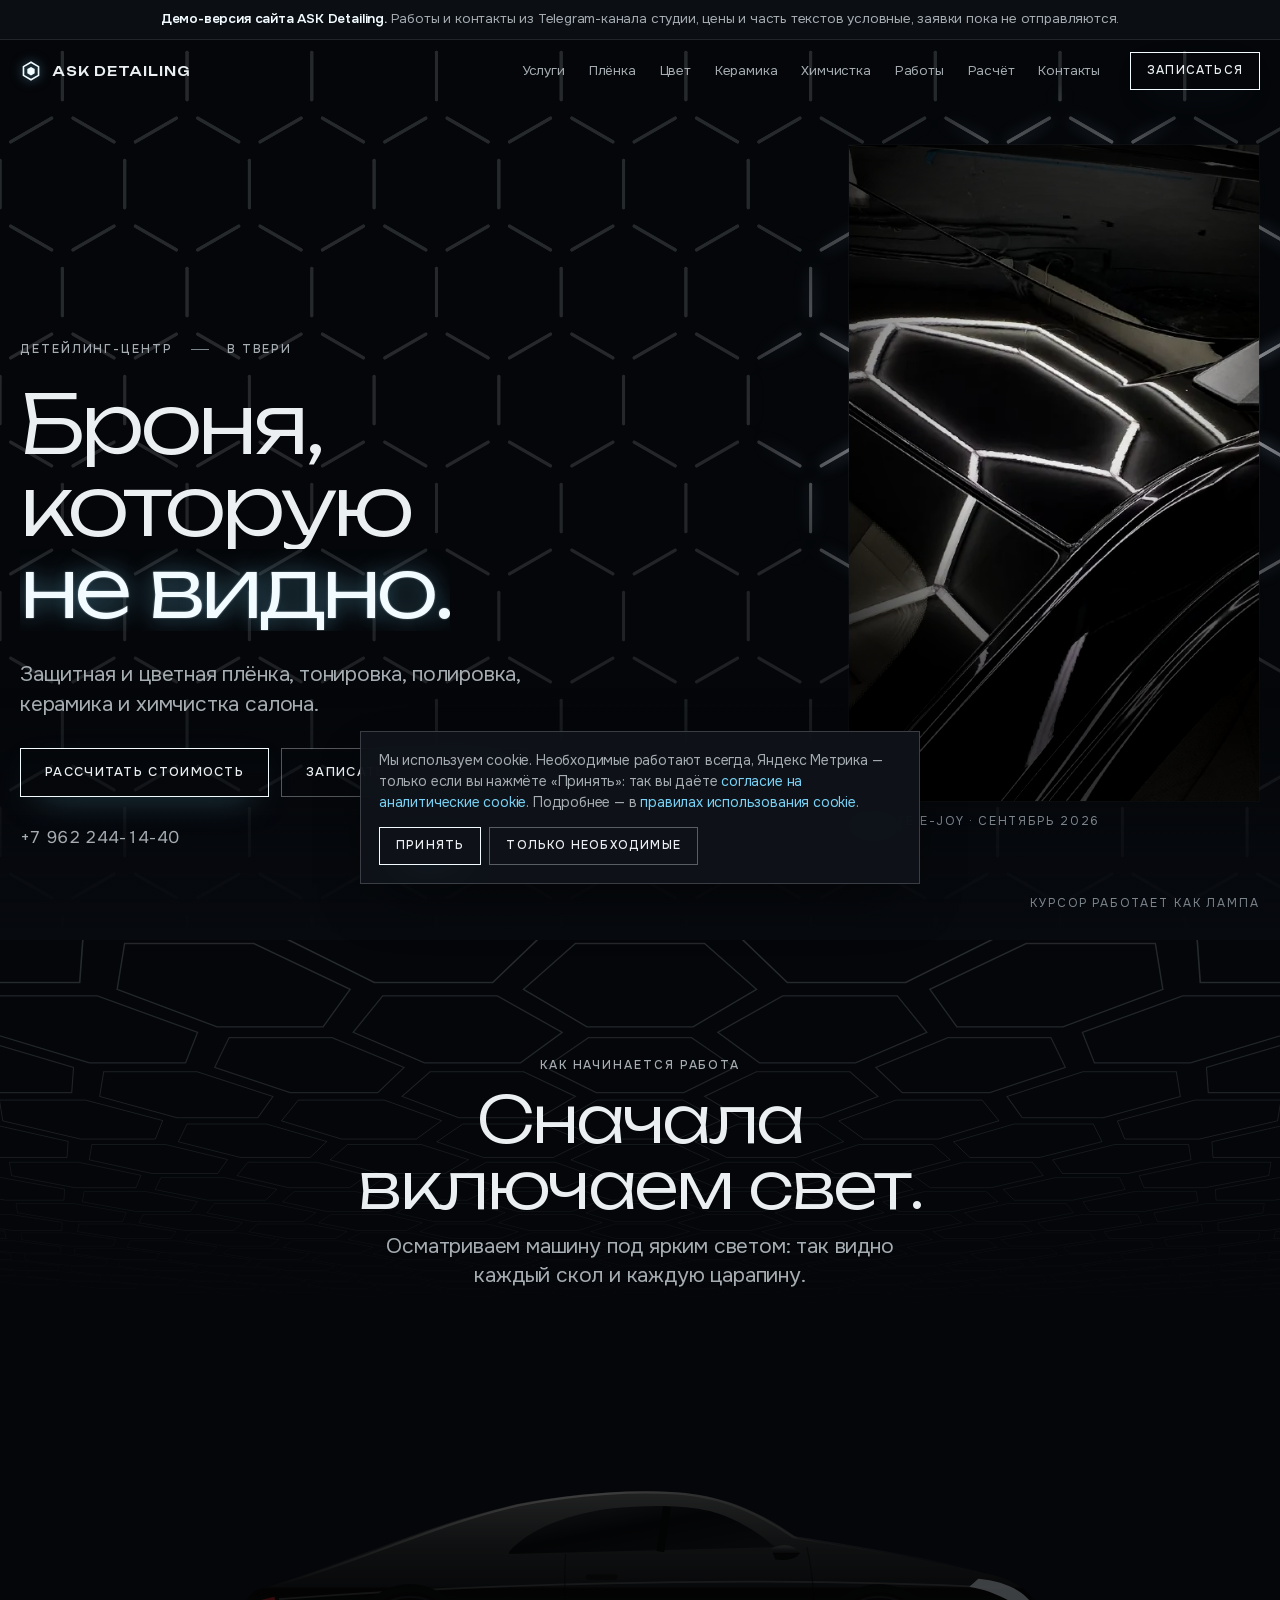
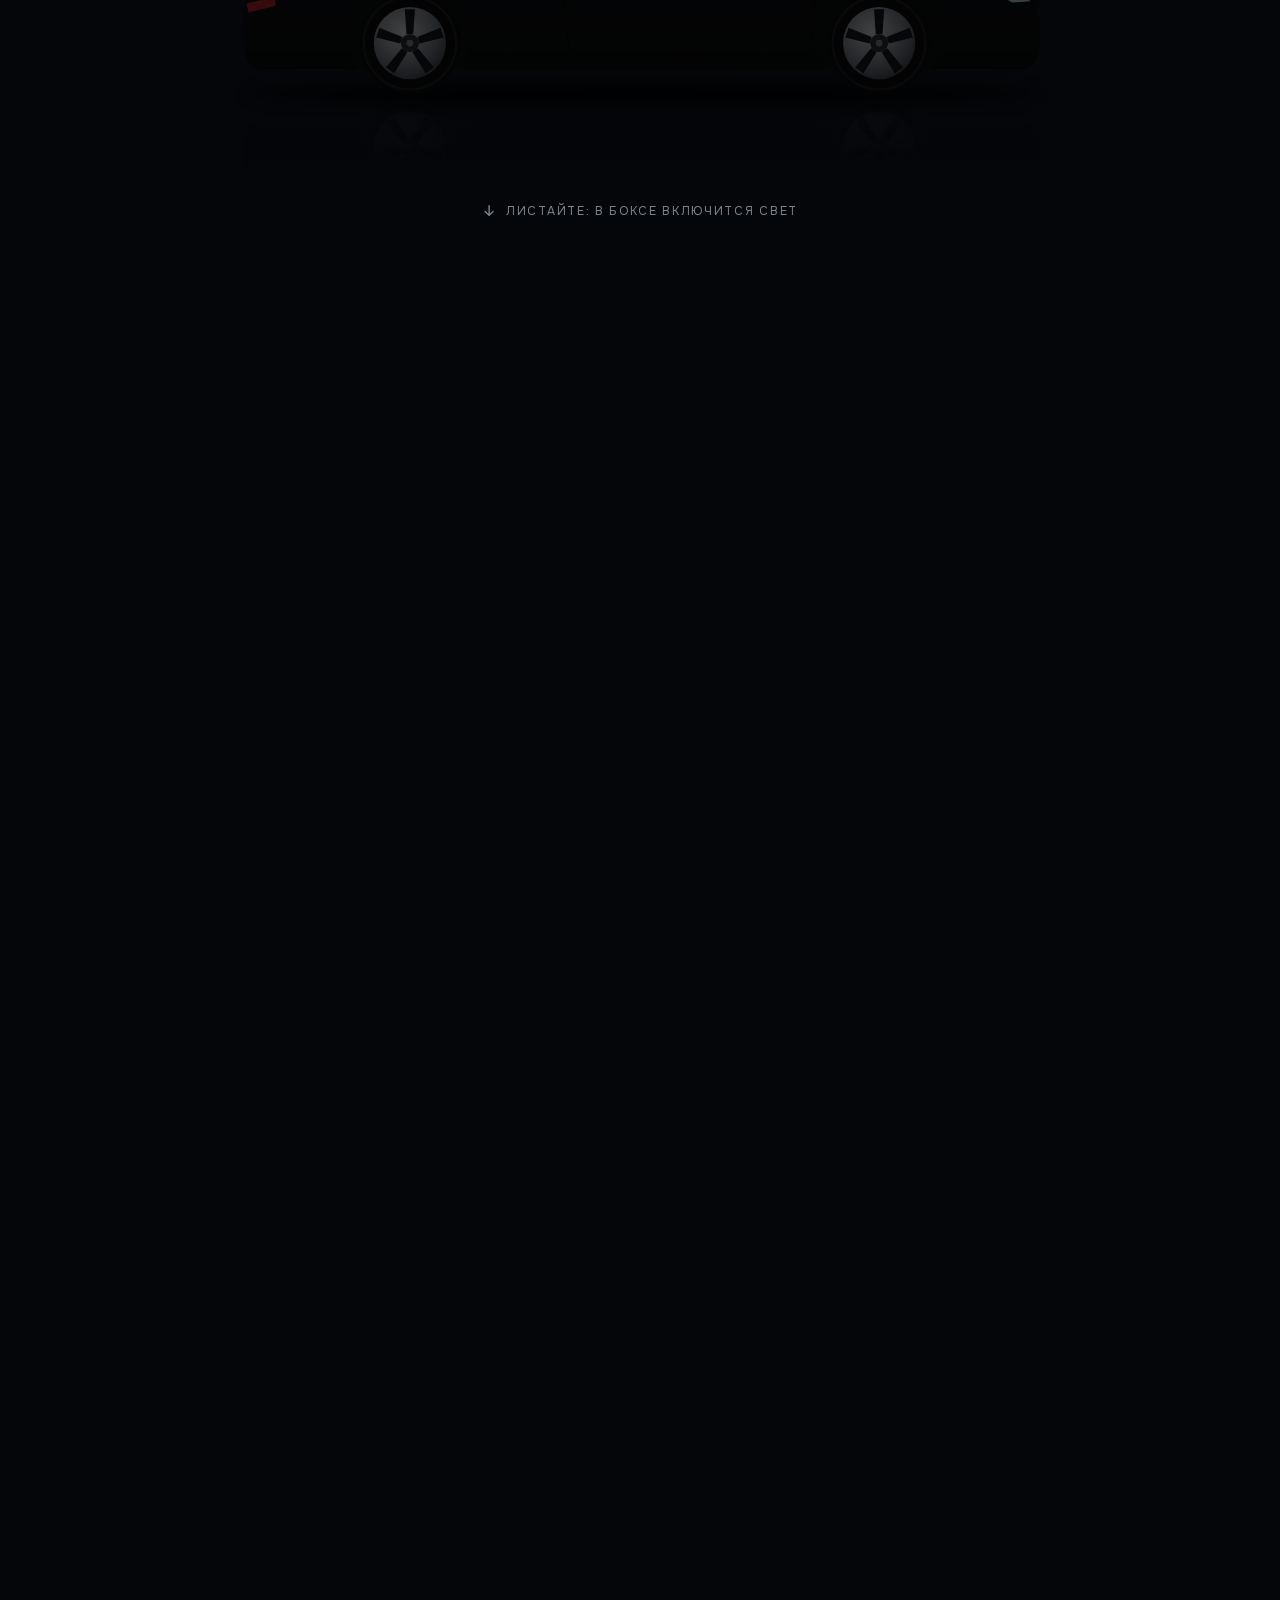
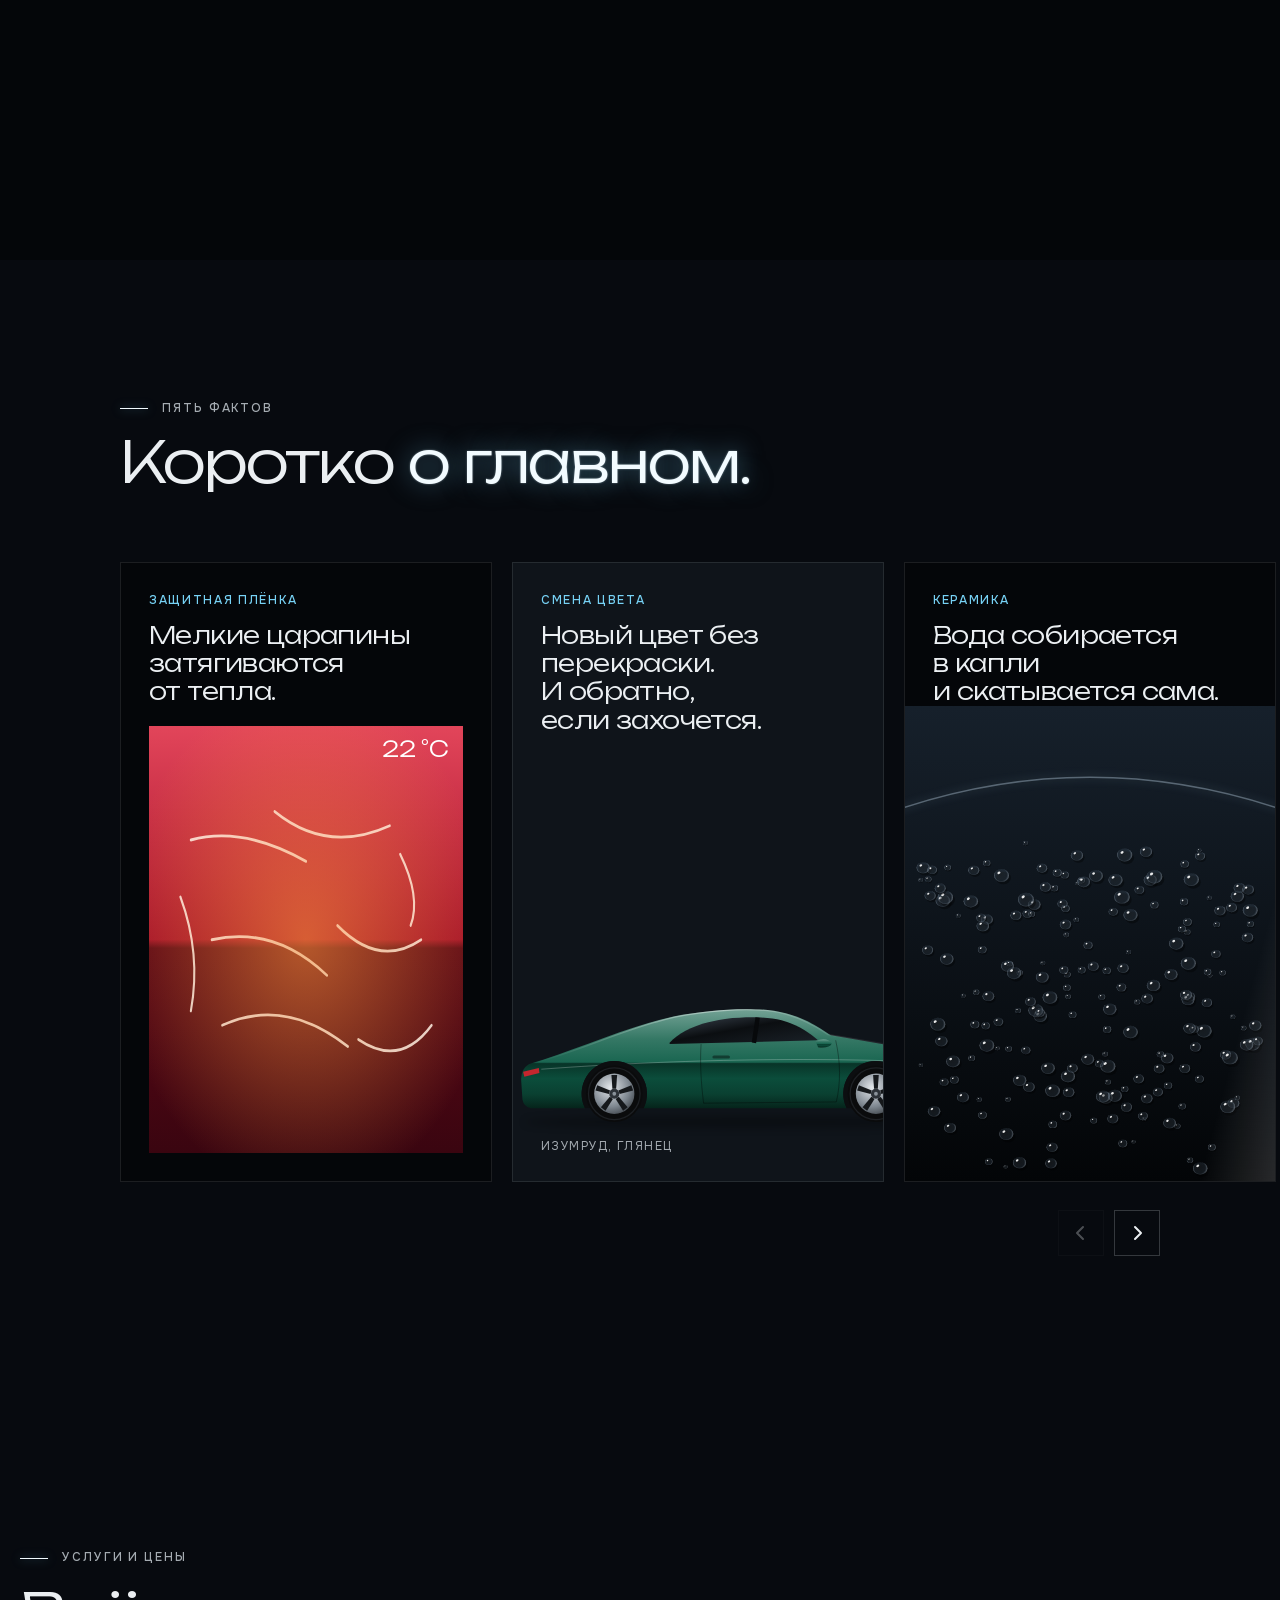
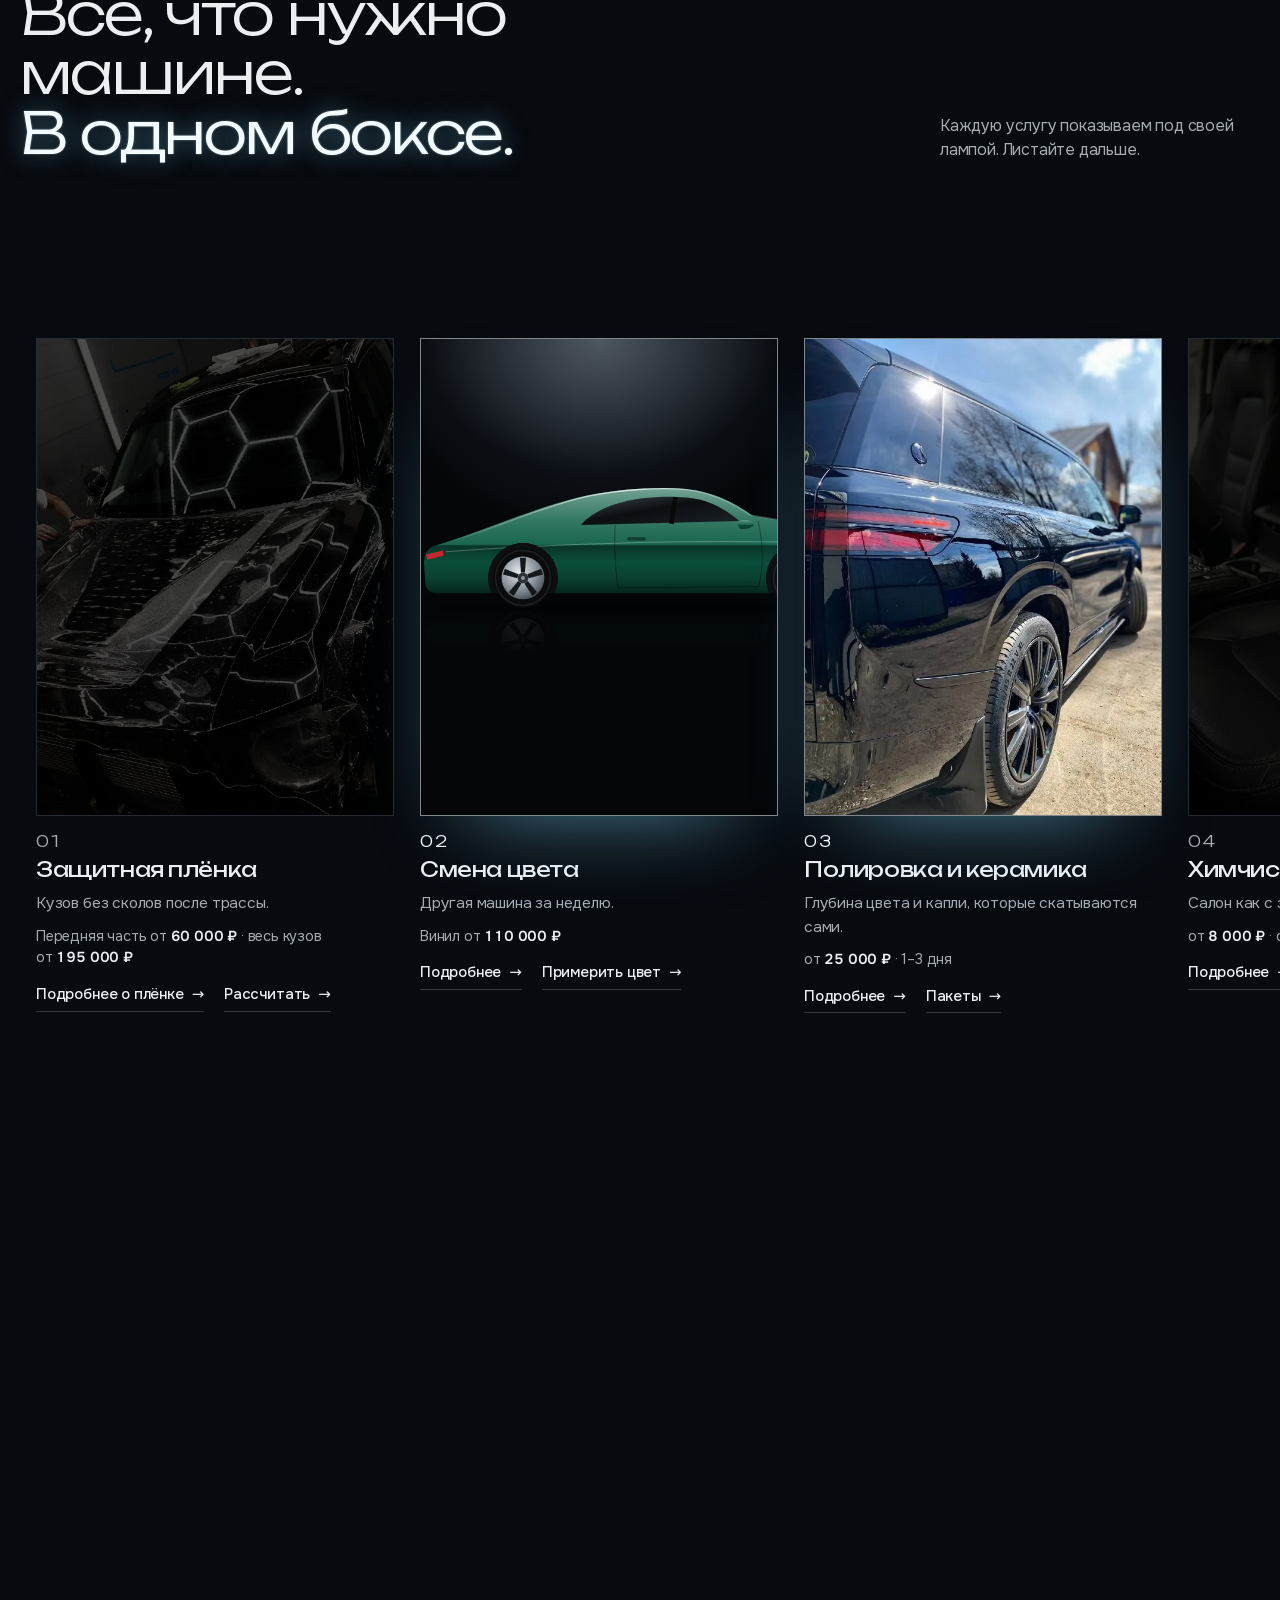
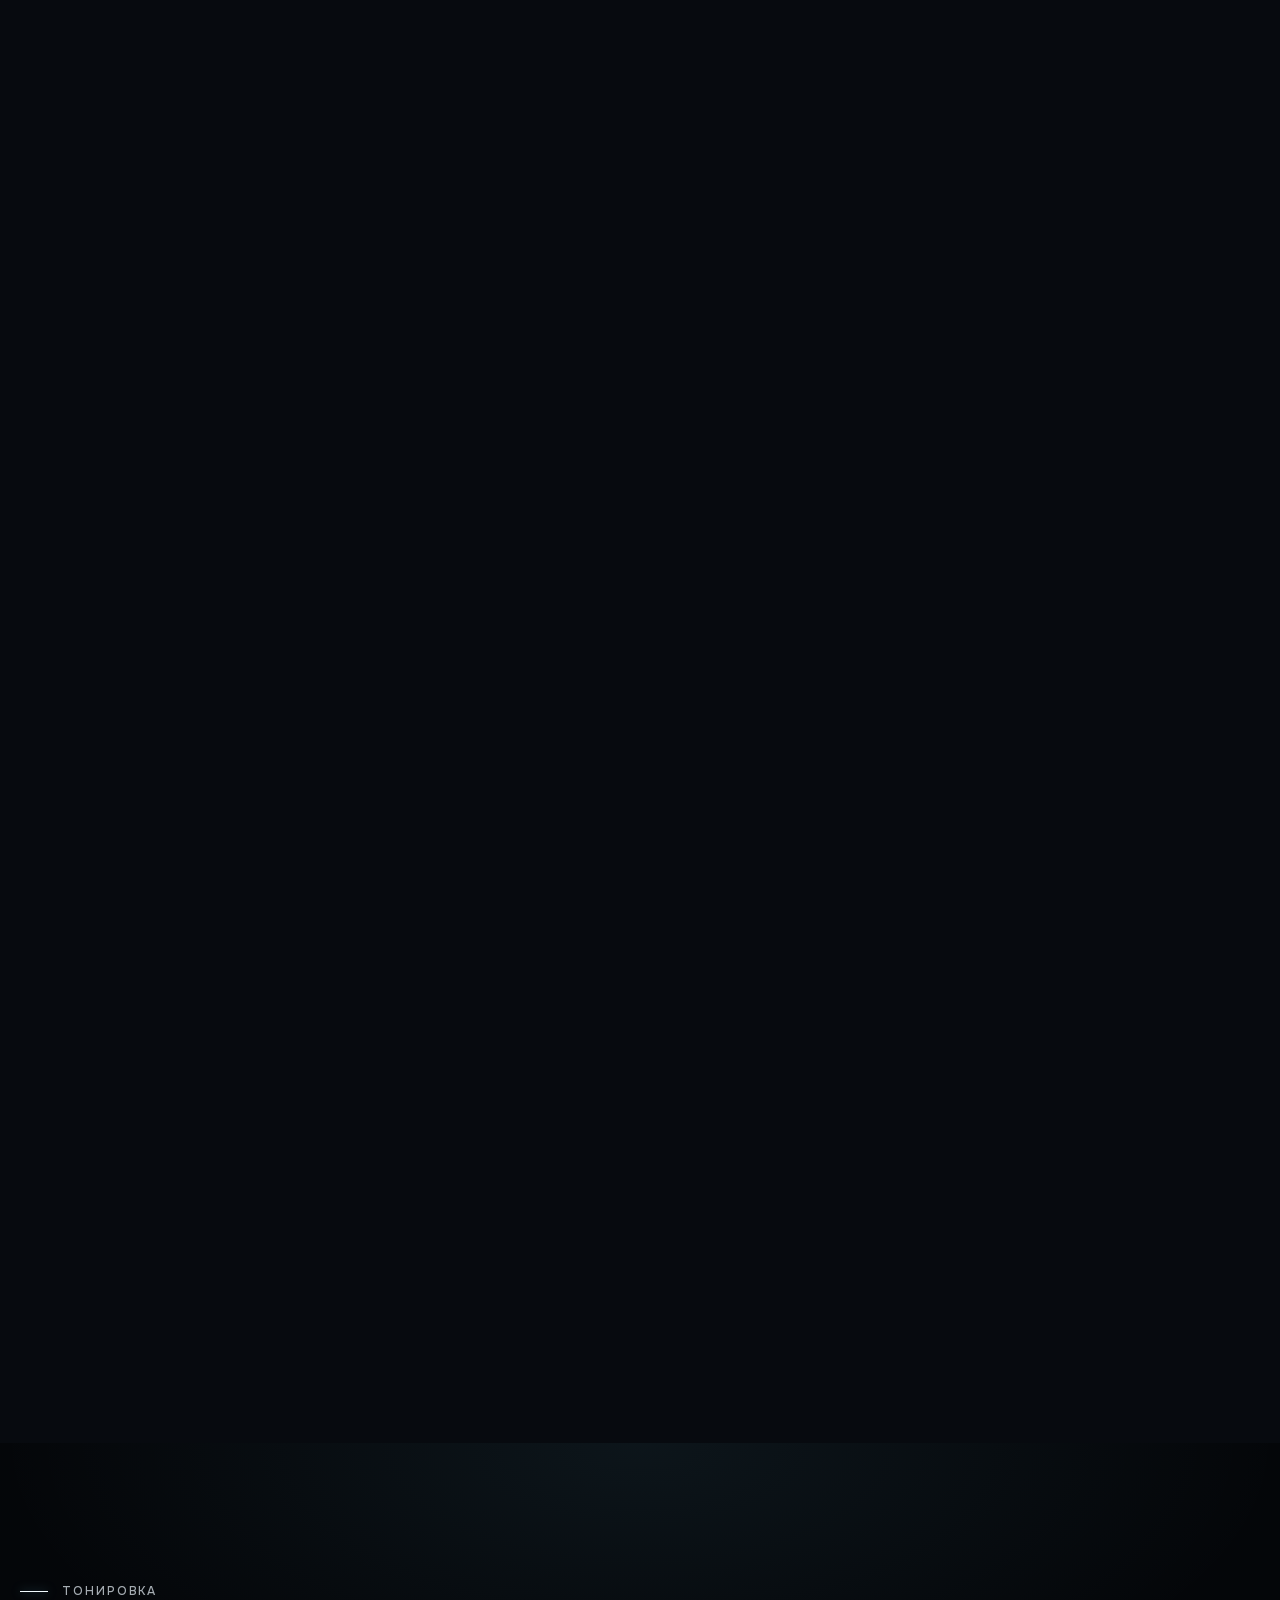
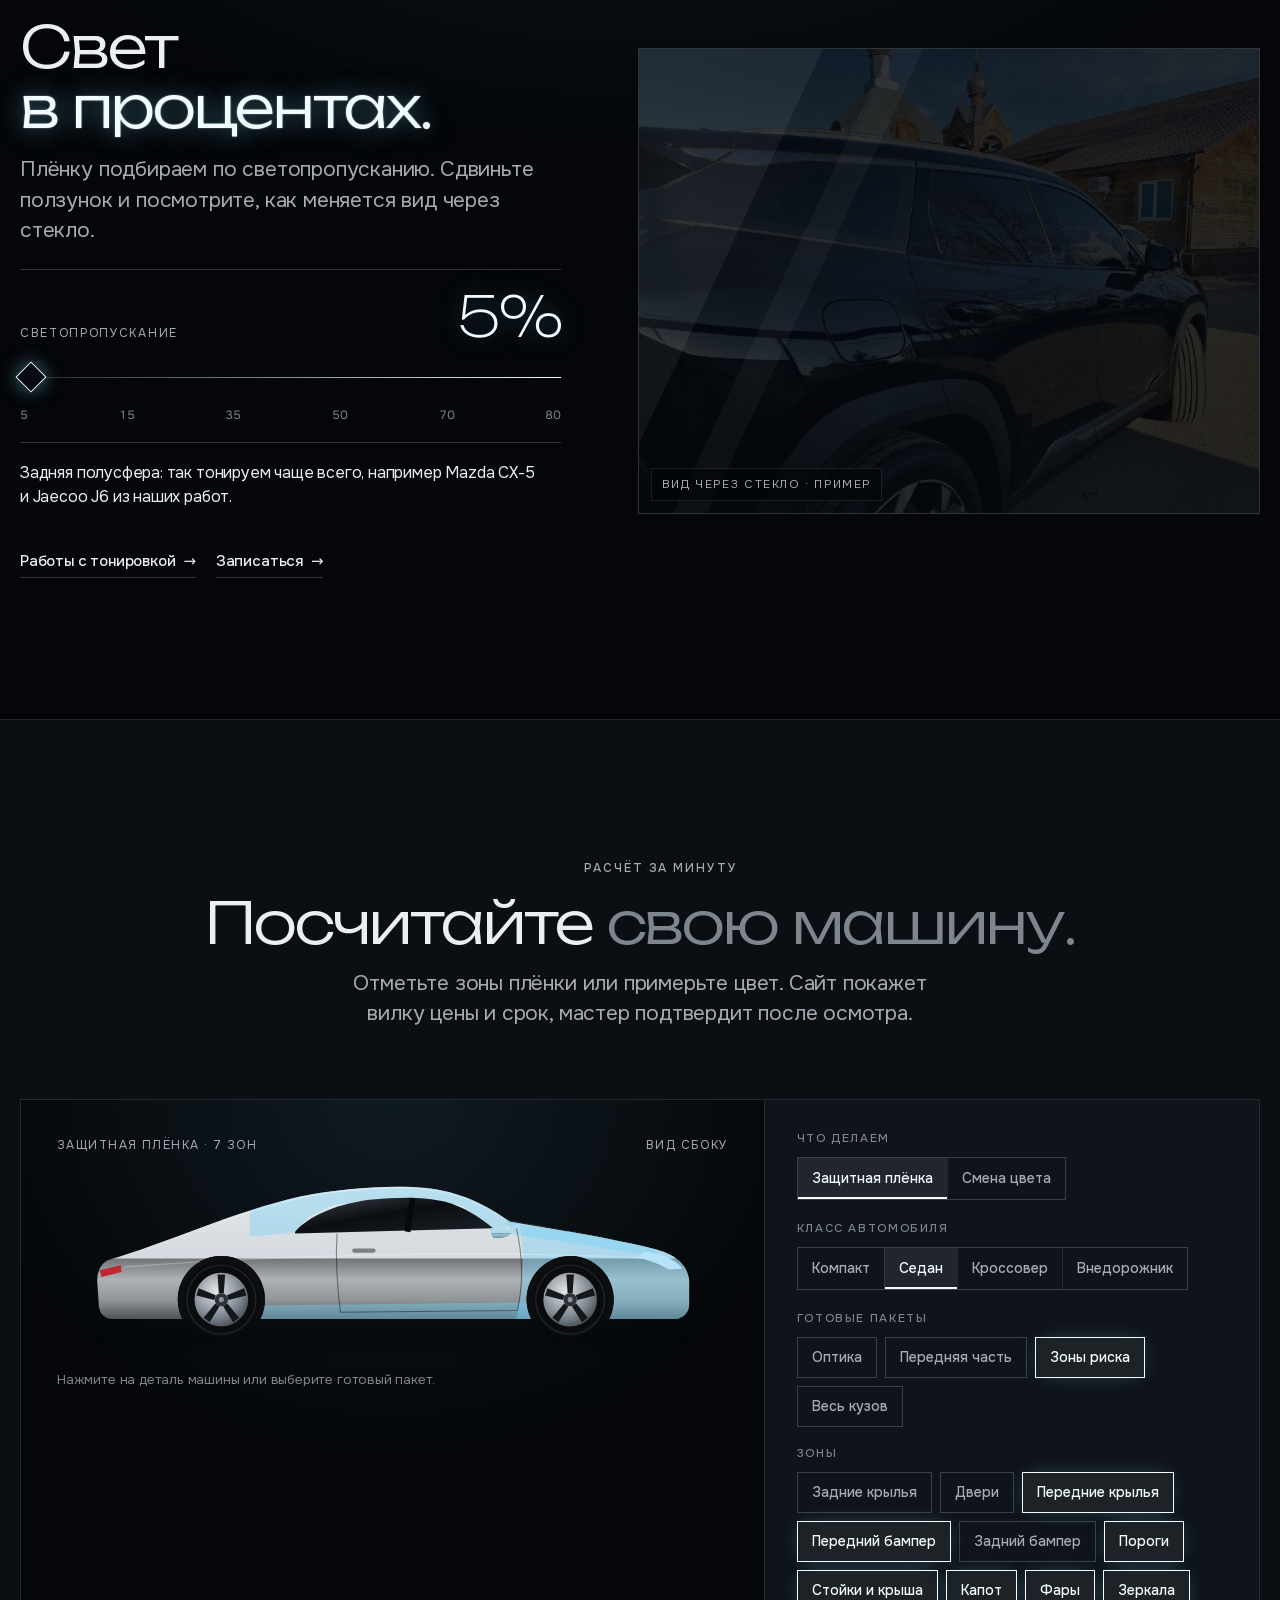
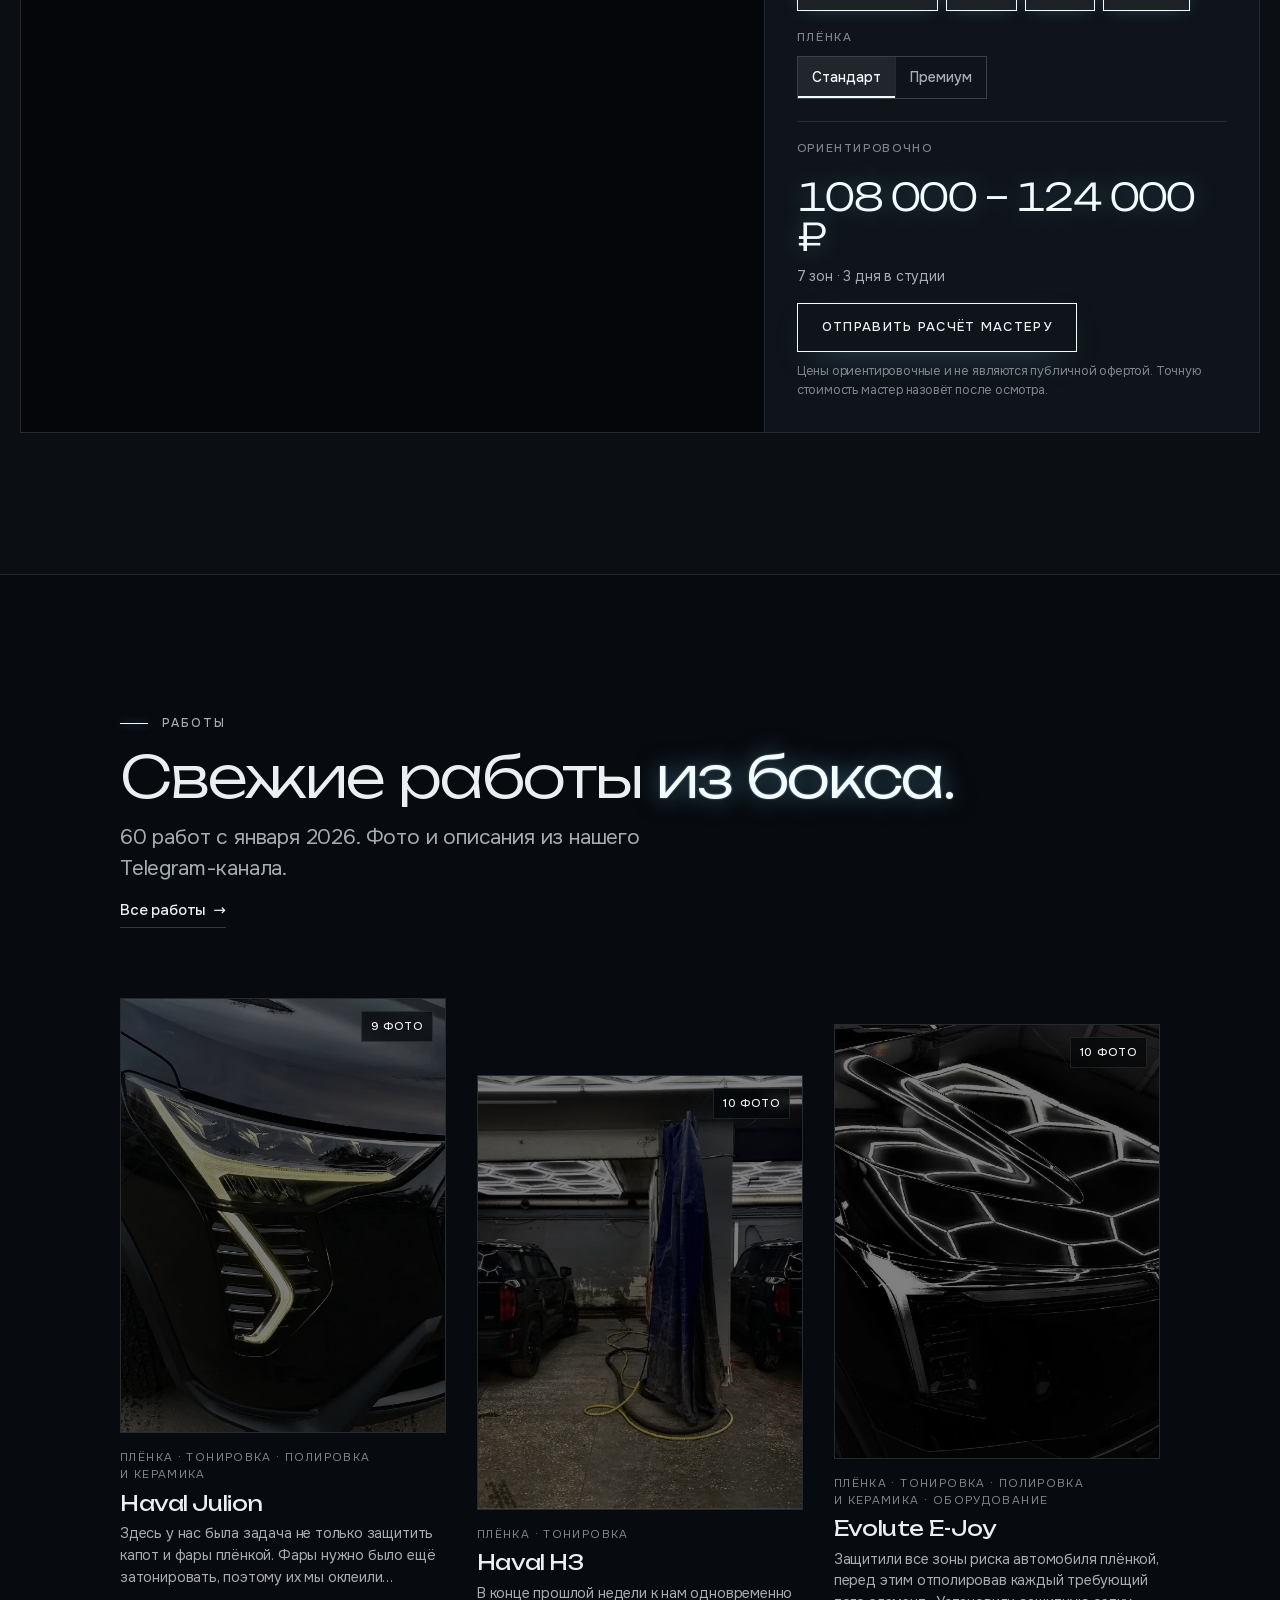
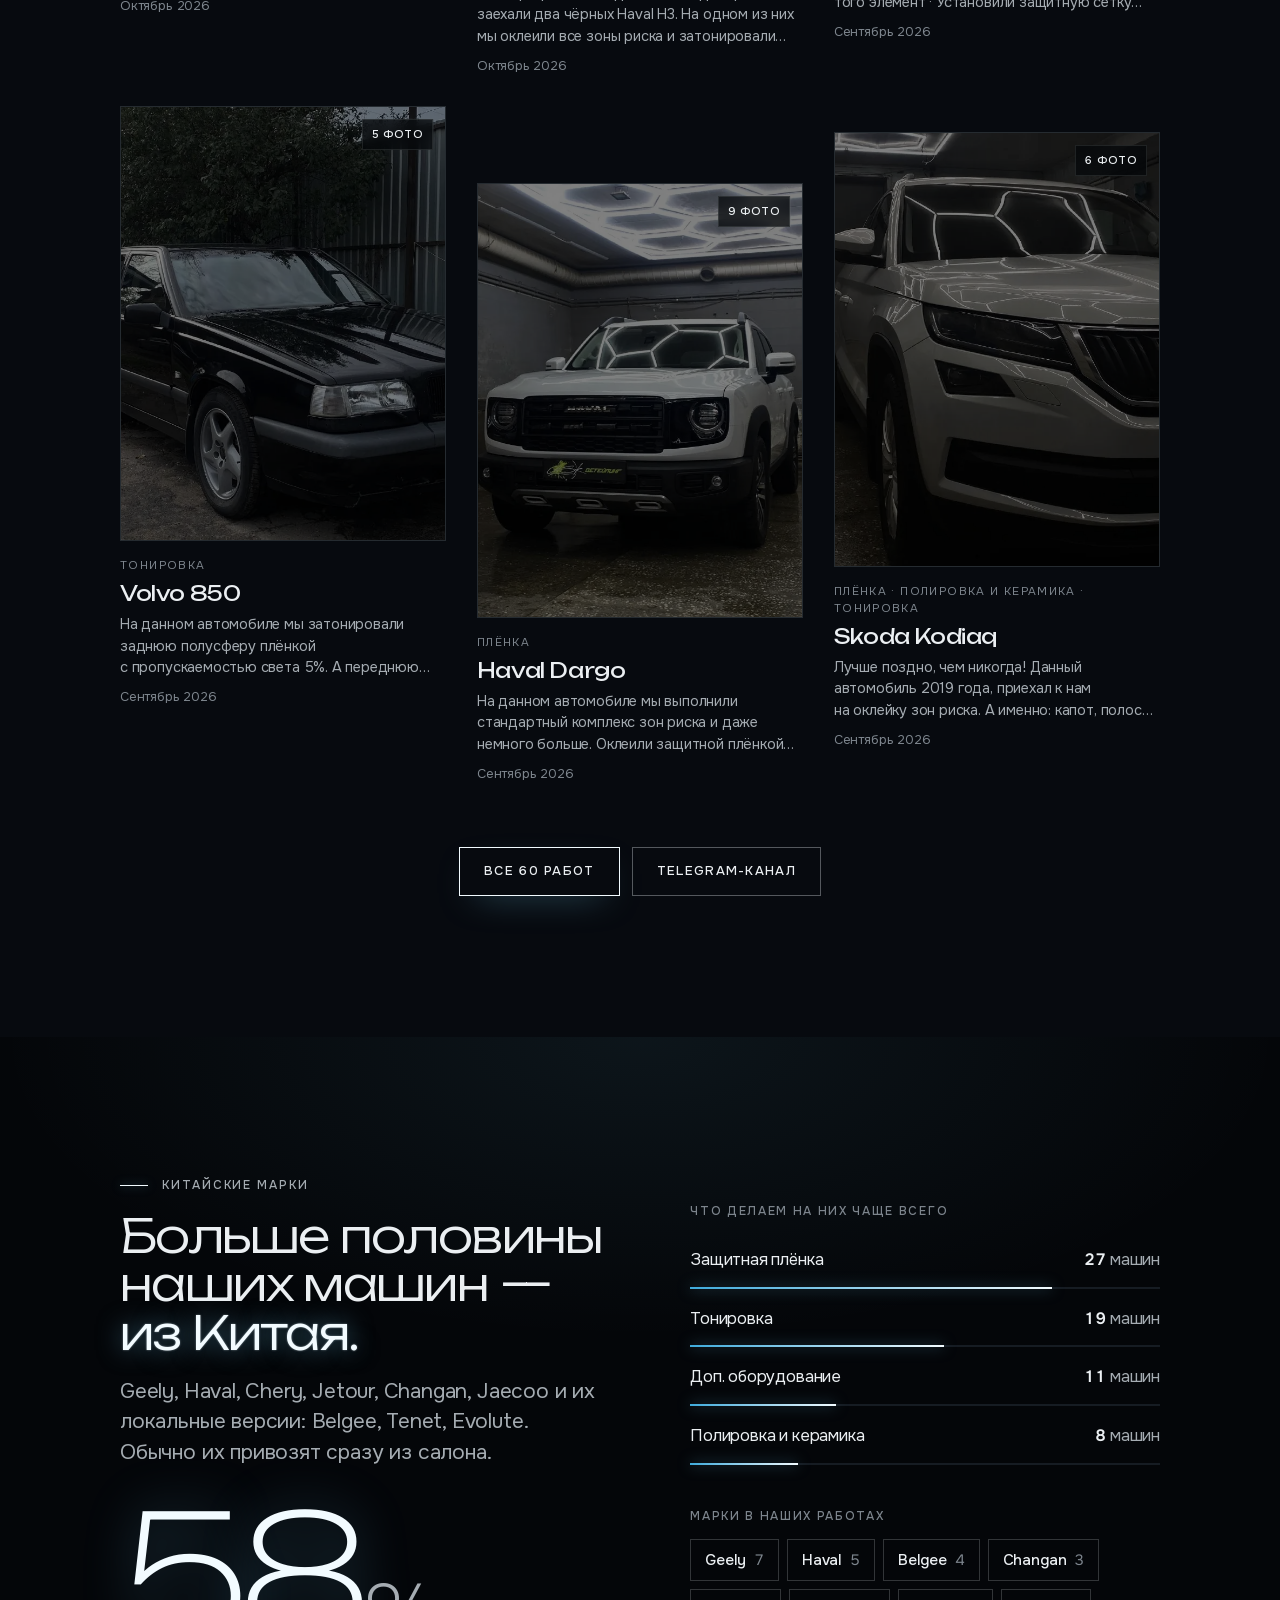
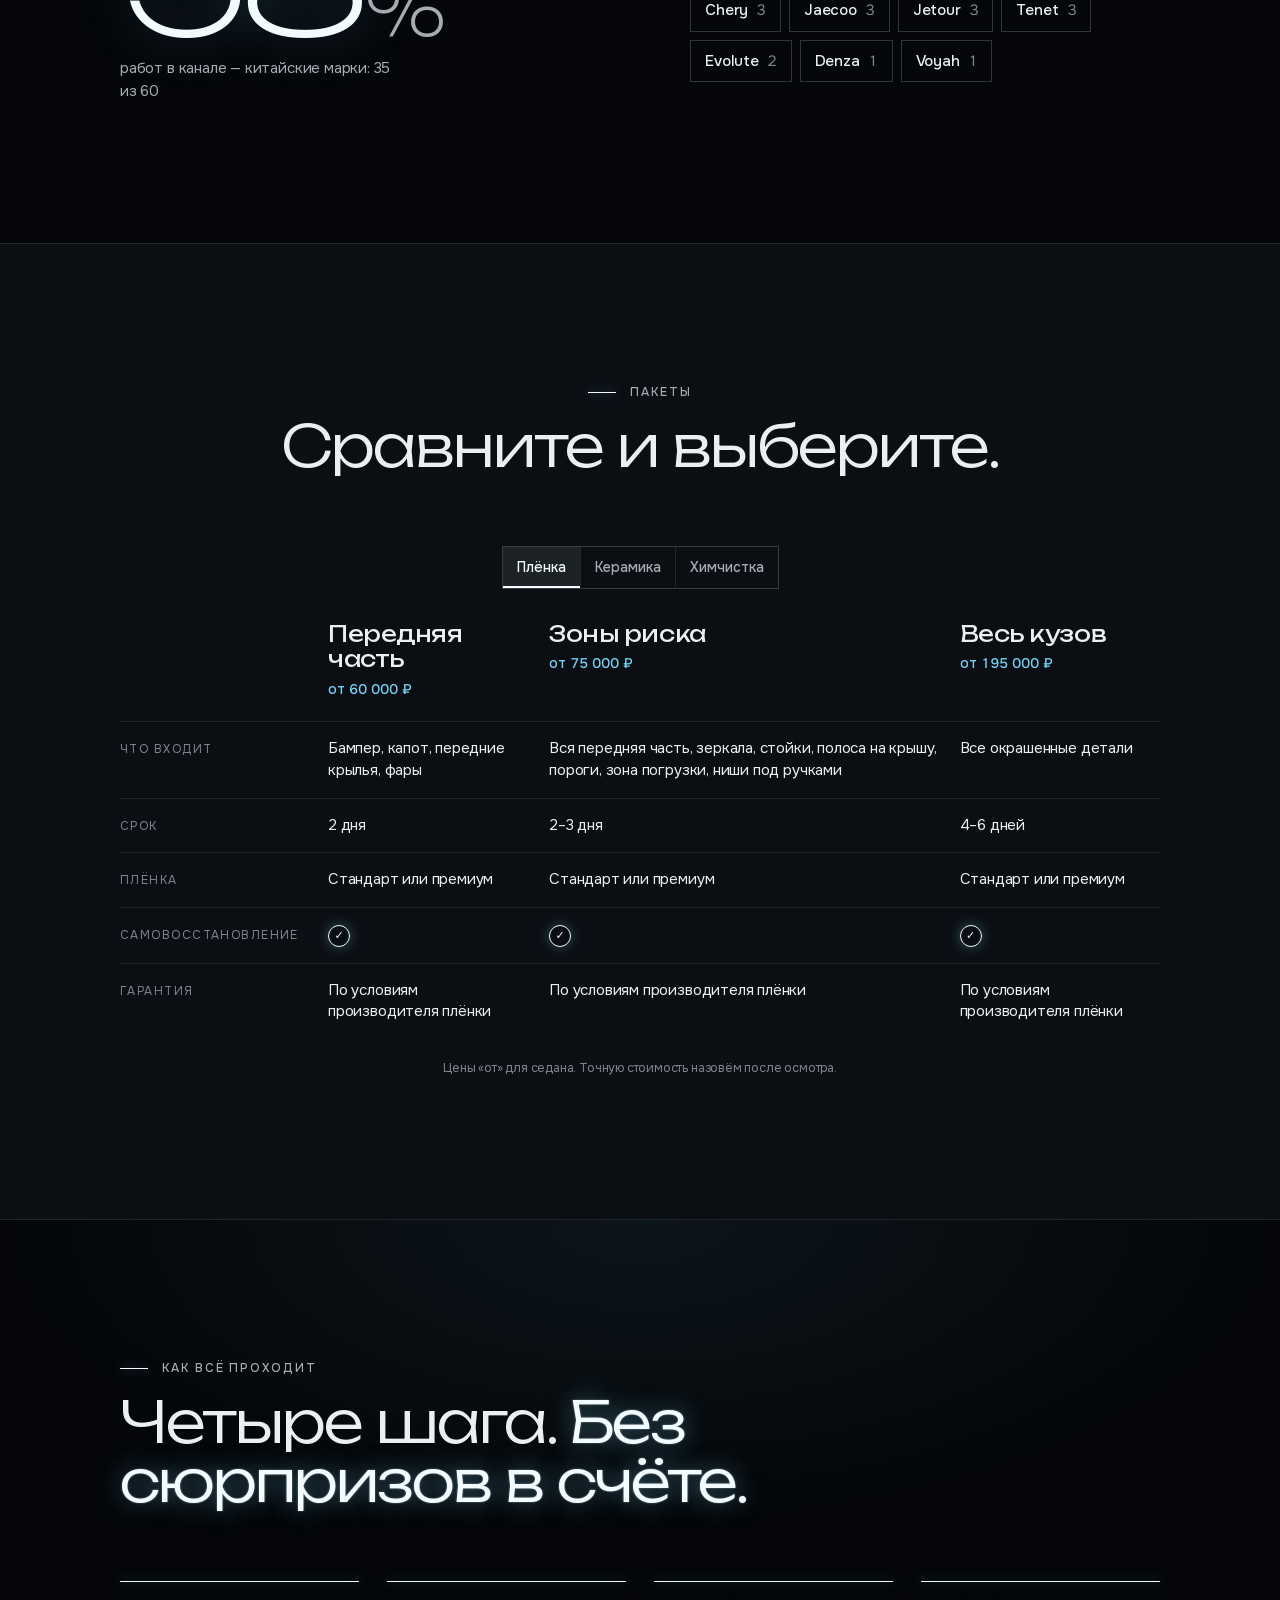
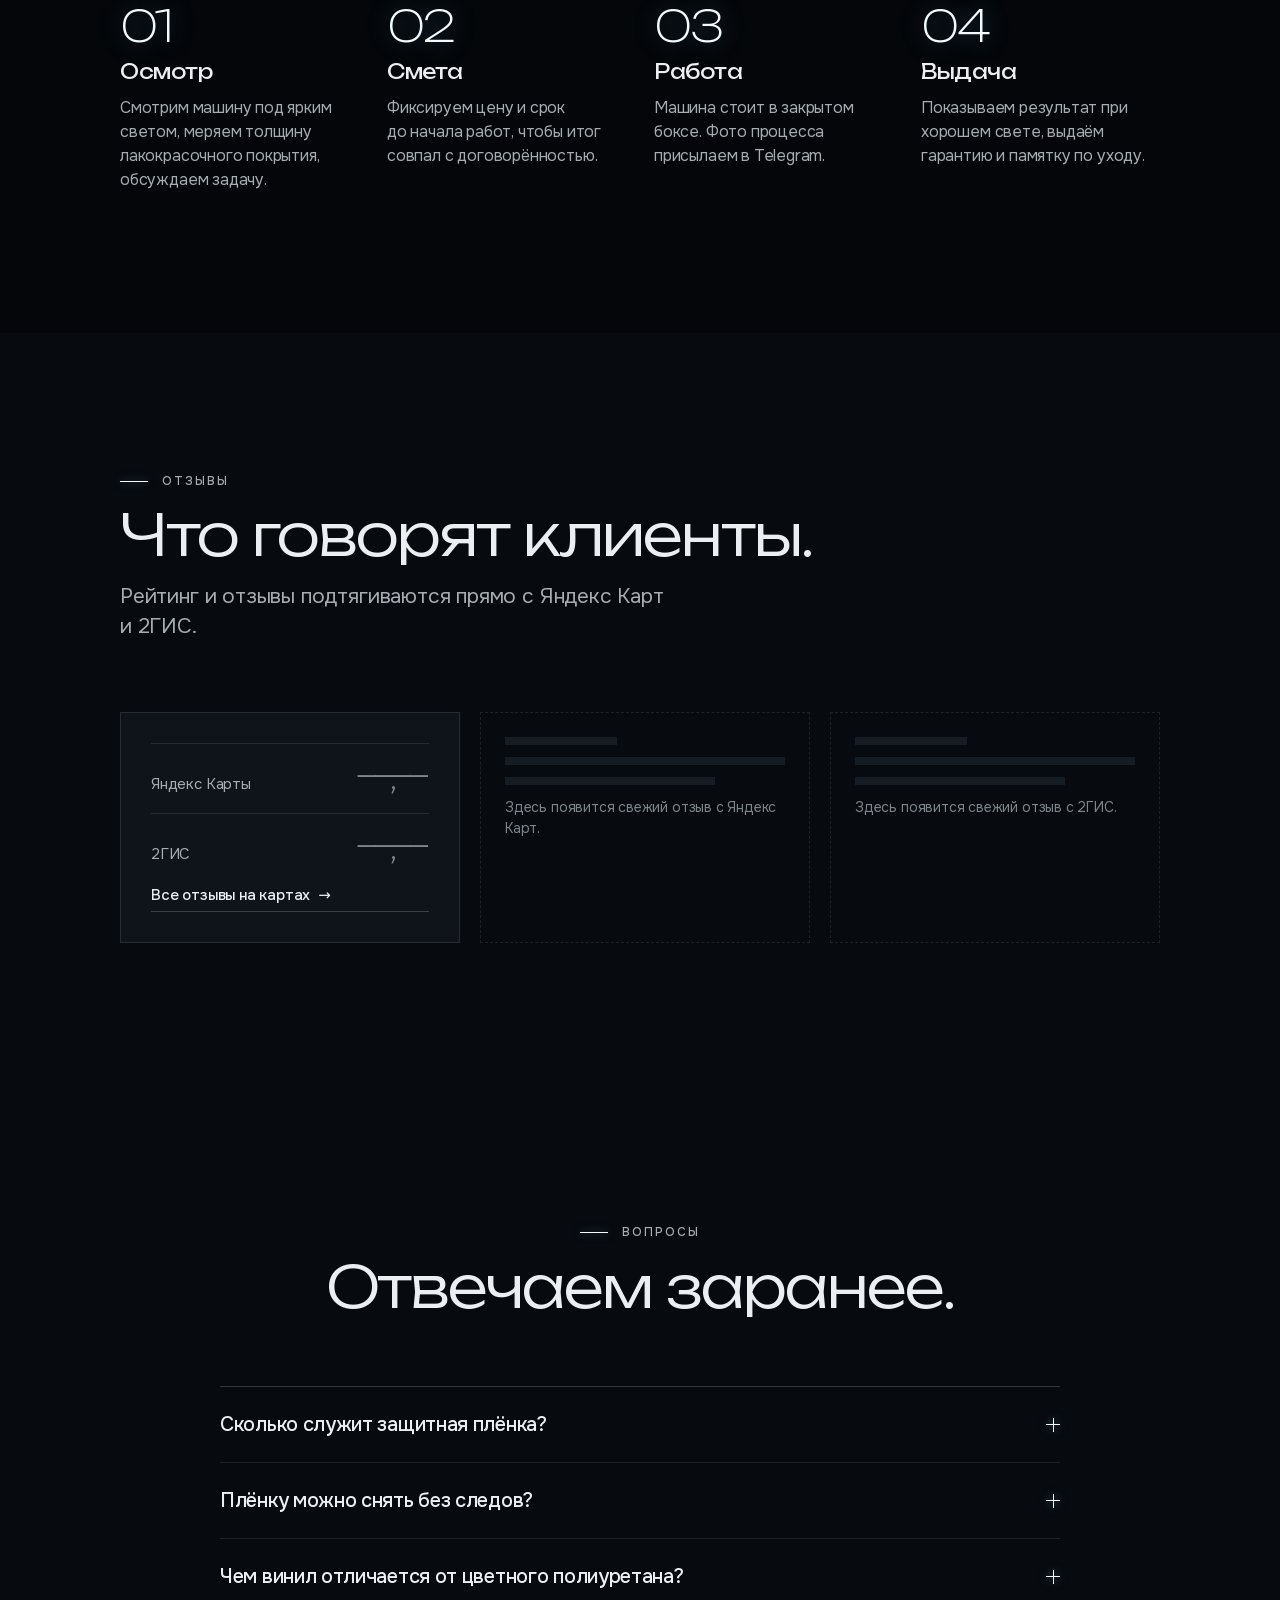
==== index.html @ 1d85d76c "Тёмный дизайн «Свет» для всего сайта Шестигранные лампы с лампой за курсором, загрузка на главной, л" ====
<!doctype html>
<html lang="ru">
<head>
<meta charset="utf-8">
<meta name="viewport" content="width=device-width, initial-scale=1, viewport-fit=cover">
<title>ASK Detailing</title>
<meta name="claude:viewport-fit-sides" content="cover">
<meta name="description" content="ASK Detailing, детейлинг в Твери: защитная плёнка, тонировка, полировка и керамика, химчистка, антихром и доп. оборудование. Работы с фото и расчёт стоимости онлайн.">
<meta name="robots" content="noindex">
<meta name="theme-color" content="#070a0f">
<meta name="color-scheme" content="dark">
<meta name="format-detection" content="telephone=no">
<link rel="icon" href="favicon.svg" type="image/svg+xml">
<link rel="icon" href="favicon-32.png" type="image/png" sizes="32x32">
<link rel="apple-touch-icon" href="apple-touch-icon.png">
<meta property="og:type" content="website">
<meta property="og:locale" content="ru_RU">
<meta property="og:site_name" content="ASK Detailing">
<meta property="og:title" content="ASK Detailing">
<meta property="og:description" content="ASK Detailing, детейлинг в Твери: защитная плёнка, тонировка, полировка и керамика, химчистка, антихром и доп. оборудование. Работы с фото и расчёт стоимости онлайн.">
<link rel="preload" href="css/fonts/onest-cyrillic.woff2" as="font" type="font/woff2" crossorigin>
<link rel="preload" href="css/fonts/unbounded-cyrillic.woff2" as="font" type="font/woff2" crossorigin>
<link rel="stylesheet" href="css/site.css?v=21addfdc">
<script>document.documentElement.classList.add('js');try{if(sessionStorage.getItem('ask-ld')||location.hash)document.documentElement.classList.add('ld-seen')}catch(e){document.documentElement.classList.add('ld-seen')}</script>
<script type="application/ld+json">{"@context":"https://schema.org","@type":"AutomotiveBusiness","name":"ASK Detailing","description":"Детейлинг в Твери: защитная плёнка, тонировка, полировка и керамика, химчистка, антихром и доп. оборудование.","telephone":["+7 962 244-14-40","+7 920 178-07-08"],"address":{"@type":"PostalAddress","streetAddress":"ул. 4-я Красной Слободы, 26а","addressLocality":"Тверь","addressCountry":"RU"},"sameAs":["https://t.me/askdetailing","https://t.me/Kirill_ASK_Detailing"]}</script>

</head>
<body>
<div class="ribbon"><div class="wrap"><b>Демо-версия сайта ASK Detailing.</b> Работы и контакты из Telegram-канала студии, цены и часть текстов условные, заявки пока не отправляются.</div></div>

<header class="nav">
  <div class="wrap">
    <a class="logo" href="./" aria-label="На главную">
      <svg viewBox="0 0 24 24" aria-hidden="true"><path d="M12 2.5l8.2 4.75v9.5L12 21.5l-8.2-4.75v-9.5z" fill="none" stroke="currentColor" stroke-width="1.8"/><path d="M12 7.6l4 2.3v4.6l-4 2.3-4-2.3V9.9z" fill="currentColor"/></svg>
      ASK Detailing
    </a>
    <nav class="nav-links" aria-label="Разделы">
      <a href="#services">Услуги</a>
      <a href="zashchitnaya-plenka.html">Плёнка</a>
      <a href="smena-cveta.html">Цвет</a>
      <a href="polirovka-i-keramika.html">Керамика</a>
      <a href="himchistka.html">Химчистка</a>
      <a href="raboty.html">Работы</a>
      <a href="#calc">Расчёт</a>
      <a href="#contacts">Контакты</a>
    </nav>
    <a class="btn primary small nav-cta" href="#contacts">Записаться</a>
    <button class="burger" type="button" aria-label="Меню" aria-expanded="false" aria-controls="mmenu"><svg viewBox="0 0 24 24" aria-hidden="true"><path d="M4 8h16M4 16h16" stroke="currentColor" stroke-width="1.8" stroke-linecap="round"/></svg></button>
  </div>
</header>
<div class="mmenu" id="mmenu" hidden>
  <ul>
    <li><a href="#services">Услуги и цены</a></li>
    <li><a href="zashchitnaya-plenka.html">Защитная плёнка</a></li>
    <li><a href="smena-cveta.html">Смена цвета</a></li>
    <li><a href="polirovka-i-keramika.html">Полировка и керамика</a></li>
    <li><a href="himchistka.html">Химчистка салона</a></li>
    <li><a href="#calc">Расчёт стоимости</a></li>
    <li><a href="raboty.html">Работы</a></li>
    <li><a href="#compare">Пакеты</a></li>
    <li><a href="#faq">Вопросы</a></li>
    <li><a href="#contacts">Контакты</a></li>
  </ul>
</div>


<div class="loader" aria-hidden="true">
  <div class="ld-row"><span>ASK Detailing</span><span class="ld-n">000</span></div>
  <div class="ld-bar"><i></i></div>
  <p class="ld-t">Включаем свет в боксе</p>
</div>

<main id="top">
<section class="lh" aria-labelledby="lh-title" data-lamp-scope>
  <div class="lamp-ceil" data-lamp aria-hidden="true"></div>
  <div class="lh-in">
    <div class="lh-copy">
      <h1 class="over" id="lh-title"><span>Детейлинг-центр</span> <span>в Твери</span></h1>
      <p class="lh-title"><span class="ln"><span>Броня,</span></span> <span class="ln"><span>которую</span></span> <span class="ln lit"><span>не видно.</span></span></p>
      <p class="lead">Защитная и цветная плёнка, тонировка, полировка, керамика и химчистка салона.</p>
      <div class="lh-cta"><a class="btn primary" href="#calc">Рассчитать стоимость</a><a class="btn line" href="#contacts">Записаться на осмотр</a></div>
      <a class="lh-tel" href="tel:+79622441440">+7 962 244-14-40</a>
    </div>
    <a class="lh-frame" href="raboty.html#tg363" aria-label="Работа: Evolute E-Joy, сентябрь 2026">
      <img class="ph-off" src="img/works/363/07.webp" alt="" width="600" height="800" decoding="async">
      <img class="ph-on" src="img/works/363/07.webp" alt="Чёрный кузов Evolute E-Joy отражает шестигранные лампы бокса" width="600" height="800" decoding="async">
      <span class="lh-cap">Evolute E-Joy · сентябрь 2026</span>
    </a>
  </div>
  <p class="lh-hint" aria-hidden="true"><span class="h-mouse">Курсор работает как лампа</span><span class="h-touch">Лампа ходит сама. Листайте ниже</span></p>
</section>

<section class="hs" aria-labelledby="hs-title">
  <div class="hs-track">
    <div class="hs-sticky">
      <canvas class="hs-lights" aria-hidden="true"></canvas>
      <div class="hs-layer a">
        <p class="over"><span>Как начинается работа</span></p>
        <h2 class="hs-title" id="hs-title">Сначала включаем свет.</h2>
        <p class="hs-sub">Осматриваем машину под ярким светом: так видно каждый скол и каждую царапину.</p>
      </div>
      <div class="hs-layer b">
        <p class="hs-title">Камни с трассы М11 остаются на плёнке.</p>
        <p class="hs-sub">А лак под ней остаётся заводским.</p>
        <div class="hs-stats">
          <div><b data-pre="≈" data-to="200">≈200</b><span>мкм — толщина премиальной плёнки</span></div>
          <div><b data-pre="до " data-to="12">до 12</b><span>лет гарантии у производителей плёнок</span></div>
          <div><b data-to="60" data-suf=" °C">60 °C</b><span>достаточно, чтобы мелкие царапины затянулись</span></div>
        </div>
        <div class="hs-cta"><a class="btn primary" href="#calc">Посчитать свою машину</a></div>
      </div>
      <div class="hs-car"></div>
      <p class="hs-hint"><svg viewBox="0 0 16 16" aria-hidden="true"><path d="M8 2v11M3.5 8.5L8 13l4.5-4.5" fill="none" stroke="currentColor" stroke-width="1.6" stroke-linecap="round" stroke-linejoin="round"/></svg>Листайте: в боксе включится свет</p>
    </div>
  </div>
</section>

<section class="band" id="highlights" aria-labelledby="hl-title">
  <div class="wrap"><div class="band-head"><p class="eyebrow">Пять фактов</p><h2 id="hl-title">Коротко <span class="lit">о главном.</span></h2></div></div>
  <div class="hl-wrap">
    <ul class="hl-rail">
      <li class="hl dark">
        <div class="hl-copy"><p class="hl-k">Защитная плёнка</p><h3>Мелкие царапины затягиваются от тепла.</h3></div>
        <div class="hl-vis"><div class="heal-vis" aria-hidden="true">
          <svg class="scr" viewBox="0 0 300 300" preserveAspectRatio="none"><g fill="none" stroke="#fff" stroke-opacity=".85" stroke-width="2" stroke-linecap="round"><path d="M40 80Q90 70 150 95"/><path d="M60 150Q120 140 170 175"/><path d="M120 60Q170 90 230 70"/><path d="M180 140Q220 170 260 150"/><path d="M70 210Q130 190 190 225"/><path d="M200 220Q240 240 270 210"/><path d="M30 120Q50 160 40 200"/><path d="M240 90Q260 120 250 140"/></g></svg>
          <div class="glow"></div><span class="t"></span>
        </div></div>
      </li>
      <li class="hl">
        <div class="hl-copy"><p class="hl-k">Смена цвета</p><h3>Новый цвет без перекраски. И обратно, если захочется.</h3></div>
        <div class="hl-vis"><div class="hl-car" data-vis="color"></div><span class="hl-chip" data-chip="color">Изумруд, глянец</span></div>
      </li>
      <li class="hl dark">
        <div class="hl-copy"><p class="hl-k">Керамика</p><h3>Вода собирается в капли и скатывается сама.</h3></div>
        <div class="hl-vis"><canvas data-vis="beads" aria-hidden="true"></canvas><div class="shine" aria-hidden="true"></div></div>
      </li>
      <li class="hl dark">
        <div class="hl-copy"><p class="hl-k">Полировка</p><h3>Убираем паутинку и голограммы, возвращаем глубину цвета.</h3></div>
        <div class="hl-vis"><div class="split-vis" data-vis="split" aria-hidden="true"><canvas class="after"></canvas><canvas class="before"></canvas><span class="bar"></span></div></div>
      </li>
      <li class="hl">
        <div class="hl-copy"><p class="hl-k">Химчистка</p><h3>Сиденья, потолок и ковры. С разбором, если нужно.</h3></div>
        <div class="hl-vis"><div class="seat-vis" aria-hidden="true"><svg viewBox="0 0 200 220">
          <path d="M64 20q0-14 18-14h36q18 0 18 14v100H64z" fill="#c9d0d7"/><path d="M76 30h48v80H76z" fill="#bcc4cc"/>
          <path d="M44 126h112q16 0 16 16v18q0 12-12 12H40q-12 0-12-12v-18q0-16 16-16z" fill="#b6bec6"/>
          <path d="M70 172v34M130 172v34" stroke="#98a1a9" stroke-width="9" stroke-linecap="round"/>
          <ellipse class="stain" cx="96" cy="70" rx="14" ry="9" fill="#8a7a5a" opacity=".85"/><ellipse class="stain" cx="120" cy="142" rx="18" ry="7" fill="#7b6a4c" opacity=".85"/><ellipse class="stain" cx="70" cy="146" rx="9" ry="5" fill="#8a7a5a" opacity=".85"/>
        </svg></div></div>
      </li>
    </ul>
    <div class="wrap"><div class="hl-nav">
      <button class="paddle" type="button" data-dir="-1" aria-label="Предыдущие карточки"><svg viewBox="0 0 18 18" aria-hidden="true"><path d="M11 3L5 9l6 6" fill="none" stroke="currentColor" stroke-width="2" stroke-linecap="round" stroke-linejoin="round"/></svg></button>
      <button class="paddle" type="button" data-dir="1" aria-label="Следующие карточки"><svg viewBox="0 0 18 18" aria-hidden="true"><path d="M7 3l6 6-6 6" fill="none" stroke="currentColor" stroke-width="2" stroke-linecap="round" stroke-linejoin="round"/></svg></button>
    </div></div>
  </div>
</section>

<section class="srv" id="services" aria-labelledby="sv-title">
  <div class="wrap wide srv-head">
    <p class="eyebrow">Услуги и цены</p>
    <h2 id="sv-title">Всё, что нужно машине. <span class="lit">В одном боксе.</span></h2>
    <p class="srv-note">Каждую услугу показываем под своей лампой. Листайте дальше.</p>
  </div>
  <div class="srv-pin">
    <div class="srv-sticky">
      <ul class="srv-track">
        <li class="panel">
          <figure><img src="img/works/373/02.webp" alt="Мастер работает с плёнкой на капоте чёрного Haval H3 под лампами бокса" width="600" height="800" loading="lazy" decoding="async"></figure>
          <div class="pt"><p class="pt-n">01</p><h3>Защитная плёнка</h3><p>Кузов без сколов после трассы.</p><p class="price">Передняя часть от <b>60 000 ₽</b> · весь кузов от <b>195 000 ₽</b></p>
            <div class="links"><a class="more" href="zashchitnaya-plenka.html">Подробнее о плёнке</a><a class="more" href="#calc">Рассчитать</a></div></div>
        </li>
        <li class="panel">
          <figure><div class="p-car" data-car="#0e5e48:gloss" role="img" aria-label="Машина в изумрудной глянцевой плёнке"></div></figure>
          <div class="pt"><p class="pt-n">02</p><h3>Смена цвета</h3><p>Другая машина за неделю.</p><p class="price">Винил от <b>110 000 ₽</b></p>
            <div class="links"><a class="more" href="smena-cveta.html">Подробнее</a><a class="more" href="smena-cveta.html#studio">Примерить цвет</a></div></div>
        </li>
        <li class="panel">
          <figure><img src="img/works/163/02.webp" alt="Denza после полировки и керамики" width="600" height="800" loading="lazy" decoding="async"></figure>
          <div class="pt"><p class="pt-n">03</p><h3>Полировка и керамика</h3><p>Глубина цвета и капли, которые скатываются сами.</p><p class="price">от <b>25 000 ₽</b> · 1–3 дня</p>
            <div class="links"><a class="more" href="polirovka-i-keramika.html">Подробнее</a><a class="more" href="#compare">Пакеты</a></div></div>
        </li>
        <li class="panel">
          <figure><img src="img/works/156/04.webp" alt="Кожаные сиденья Mazda CX-5 после химчистки" width="600" height="800" loading="lazy" decoding="async"></figure>
          <div class="pt"><p class="pt-n">04</p><h3>Химчистка</h3><p>Салон как с завода.</p><p class="price">от <b>8 000 ₽</b> · от 3 часов</p>
            <div class="links"><a class="more" href="himchistka.html">Подробнее</a><a class="more" href="#compare">Пакеты</a></div></div>
        </li>
        <li class="panel">
          <figure><img src="img/works/210/01.webp" alt="Jaecoo J6 с тонированной задней полусферой" width="600" height="800" loading="lazy" decoding="async"></figure>
          <div class="pt"><p class="pt-n">05</p><h3>Тонировка</h3><p>Приватность сзади, прохлада спереди.</p><p class="price">от <b>5 000 ₽</b> · задняя полусфера</p>
            <div class="links"><a class="more" href="#tint">Светопропускание</a><a class="more" href="raboty.html#f=tint">Работы</a></div></div>
        </li>
        <li class="panel">
          <figure><img src="img/works/200/03.webp" alt="Решётка радиатора Jetour Dashing с защитной сеткой" width="600" height="800" loading="lazy" decoding="async"></figure>
          <div class="pt"><p class="pt-n">06</p><h3>Доп. оборудование</h3><p>Сетка в бампер, регистратор, дефлекторы.</p><p class="price">от <b>3 000 ₽</b></p>
            <div class="links"><a class="more" href="raboty.html#f=equip">Смотреть работы</a></div></div>
        </li>
        <li class="panel">
          <figure><img src="img/works/200/09.webp" alt="Чёрный глянец на стойках Jetour Dashing вместо хрома" width="600" height="800" loading="lazy" decoding="async"></figure>
          <div class="pt"><p class="pt-n">07</p><h3>Антихром и стайлинг</h3><p>Хром — в чёрный глянец. Без перекраски.</p><p class="price">от <b>5 000 ₽</b></p>
            <div class="links"><a class="more" href="raboty.html#f=style">Смотреть работы</a></div></div>
        </li>
        <li class="panel">
          <figure><img src="img/works/226/01.webp" alt="Красный Jeep Wrangler после полировки и оклейки плёнкой" width="600" height="800" loading="lazy" decoding="async"></figure>
          <div class="pt"><p class="pt-n">08</p><h3>Сложные проекты</h3><p>Салон, шильдики и особые задачи.</p><p class="price">Оценим по фото и предложим решение.</p>
            <div class="links"><a class="more" href="#contacts">Прислать фото</a></div></div>
        </li>
      </ul>
    </div>
  </div>
</section>

<section class="band night tint" id="tint" aria-labelledby="tn-title">
  <div class="wrap wide tn-grid">
    <div class="tn-copy">
      <p class="eyebrow">Тонировка</p>
      <h2 id="tn-title">Свет <span class="lit">в процентах.</span></h2>
      <p class="lead">Плёнку подбираем по светопропусканию. Сдвиньте ползунок и посмотрите, как меняется вид через стекло.</p>
      <div class="vlt">
        <div class="vlt-row"><label for="vlt">Светопропускание</label><output id="vltOut" for="vlt">5%</output></div>
        <input type="range" id="vlt" min="0" max="5" step="1" value="0" aria-valuetext="5%">
        <div class="ticks" aria-hidden="true"><span>5</span><span>15</span><span>35</span><span>50</span><span>70</span><span>80</span></div>
      </div>
      <p class="vlt-note" id="vltNote" aria-live="polite">Задняя полусфера: так тонируем чаще всего, например Mazda CX-5 и Jaecoo J6 из наших работ.</p>
      <div class="links"><a class="more" href="raboty.html#f=tint">Работы с тонировкой</a><a class="more" href="#contacts">Записаться</a></div>
    </div>
    <figure class="glass">
      <img src="img/works/127/07.webp" alt="Чёрный Geely Atlas на улице, вид как через тонированное стекло" width="800" height="600" loading="lazy" decoding="async">
      <div class="glass-tint" aria-hidden="true"></div>
      <figcaption>Вид через стекло · пример</figcaption>
    </figure>
  </div>
</section>

<section class="band mist" id="calc" aria-labelledby="calc-title">
  <div class="wrap wide">
    <div class="band-head center"><p class="eyebrow">Расчёт за минуту</p><h2 id="calc-title">Посчитайте <span class="lit">свою машину.</span></h2><p class="lead">Отметьте зоны плёнки или примерьте цвет. Сайт покажет вилку цены и срок, мастер подтвердит после осмотра.</p></div>
    <div class="calc ppfmode">
      <div class="calc-view"><div class="calc-stick">
        <div class="calc-cap"><span id="calcMode">Защитная плёнка</span><span>Вид сбоку</span></div>
        <div class="calc-car"></div>
        <p class="calc-note">Нажмите на деталь машины или выберите готовый пакет.</p>
      </div></div>
      <div class="calc-panel">
        <div><span class="flabel">Что делаем</span><div class="seg" data-g="mode" role="group" aria-label="Услуга"><button type="button" data-v="ppf" aria-pressed="true">Защитная плёнка</button><button type="button" data-v="wrap" aria-pressed="false">Смена цвета</button></div></div>
        <div><span class="flabel">Класс автомобиля</span><div class="seg" data-g="cls" role="group" aria-label="Класс автомобиля"><button type="button" data-v="c" aria-pressed="false">Компакт</button><button type="button" data-v="s" aria-pressed="true">Седан</button><button type="button" data-v="k" aria-pressed="false">Кроссовер</button><button type="button" data-v="x" aria-pressed="false">Внедорожник</button></div></div>
        <div data-mode-only="ppf">
          <div><span class="flabel">Готовые пакеты</span><div class="chips" id="calcPk"></div></div>
          <div><span class="flabel">Зоны</span><div class="chips" id="calcZ"></div></div>
          <div><span class="flabel">Плёнка</span><div class="seg" data-g="film" role="group" aria-label="Плёнка"><button type="button" data-v="std" aria-pressed="true">Стандарт</button><button type="button" data-v="pre" aria-pressed="false">Премиум</button></div></div>
        </div>
        <div data-mode-only="wrap">
          <div><span class="flabel">Цвет плёнки</span><div class="swatches" id="calcSw"></div></div>
          <div><span class="flabel">Фактура</span><div class="seg" data-g="fin" role="group" aria-label="Фактура"><button type="button" data-v="gloss" aria-pressed="true">Глянец</button><button type="button" data-v="satin" aria-pressed="false">Сатин</button><button type="button" data-v="matte" aria-pressed="false">Мат</button><button type="button" data-v="chrome" aria-pressed="false">Хром</button></div></div>
        </div>
        <div class="calc-total">
          <span class="flabel">Ориентировочно</span>
          <div class="calc-price" id="calcPrice" aria-live="polite">77 000 – 89 000 ₽</div>
          <div class="calc-meta" id="calcMeta">5 зон · 2 дня в студии</div>
          <button class="btn primary" type="button" id="calcSend">Отправить расчёт мастеру</button>
          <p class="calc-fine">Цены ориентировочные и не являются публичной офертой. Точную стоимость мастер назовёт после осмотра.</p>
        </div>
      </div>
    </div>
  </div>
</section>

<section class="band" id="works" aria-labelledby="works-title">
  <div class="wrap">
    <div class="band-head"><p class="eyebrow">Работы</p><h2 id="works-title">Свежие работы <span class="lit">из бокса.</span></h2><p class="lead">60 работ с января 2026. Фото и описания из нашего Telegram-канала.</p><a class="more" href="raboty.html">Все работы</a></div>
    <div class="cases broken" data-rv-group>
      <a class="case" href="raboty.html#tg383" style="--i:0">
        <div class="case-pic"><img src="img/works/383/01.webp" alt="" loading="lazy" decoding="async"><span class="case-tag">9 фото</span></div>
        <div class="case-body"><p class="case-cat">Плёнка · Тонировка · Полировка и керамика</p><h3>Haval Julion</h3><p class="case-sum">Здесь у нас была задача не только защитить капот и фары плёнкой. Фары нужно было ещё затонировать, поэтому их мы оклеили затемнённым полиуретаном с пропускаемостью света…</p><p class="case-date">Октябрь 2026</p></div>
      </a>
      <a class="case" href="raboty.html#tg373" style="--i:1">
        <div class="case-pic"><img src="img/works/373/01.webp" alt="" loading="lazy" decoding="async"><span class="case-tag">10 фото</span></div>
        <div class="case-body"><p class="case-cat">Плёнка · Тонировка</p><h3>Haval H3</h3><p class="case-sum">В конце прошлой недели к нам одновременно заехали два чёрных Haval H3. На одном из них мы оклеили все зоны риска и затонировали заднюю полусферу в 5%. На втором владелец…</p><p class="case-date">Октябрь 2026</p></div>
      </a>
      <a class="case" href="raboty.html#tg363" style="--i:2">
        <div class="case-pic"><img src="img/works/363/01.webp" alt="" loading="lazy" decoding="async"><span class="case-tag">10 фото</span></div>
        <div class="case-body"><p class="case-cat">Плёнка · Тонировка · Полировка и керамика · Оборудование</p><h3>Evolute E-Joy</h3><p class="case-sum">Защитили все зоны риска автомобиля плёнкой, перед этим отполировав каждый требующий того элемент · Установили защитную сетку радиатора в бампер · Затонировали заднюю…</p><p class="case-date">Сентябрь 2026</p></div>
      </a>
      <a class="case" href="raboty.html#tg358" style="--i:3">
        <div class="case-pic"><img src="img/works/358/01.webp" alt="" loading="lazy" decoding="async"><span class="case-tag">5 фото</span></div>
        <div class="case-body"><p class="case-cat">Тонировка</p><h3>Volvo 850</h3><p class="case-sum">На данном автомобиле мы затонировали заднюю полусферу плёнкой с пропускаемостью света 5%. А переднюю полусферу затонировали атермальной плёнкой проходящей по ГОСТу.</p><p class="case-date">Сентябрь 2026</p></div>
      </a>
      <a class="case" href="raboty.html#tg349" style="--i:4">
        <div class="case-pic"><img src="img/works/349/01.webp" alt="" loading="lazy" decoding="async"><span class="case-tag">9 фото</span></div>
        <div class="case-body"><p class="case-cat">Плёнка</p><h3>Haval Dargo</h3><p class="case-sum">На данном автомобиле мы выполнили стандартный комплекс зон риска и даже немного больше. Оклеили защитной плёнкой всю переднюю часть полностью, полосу на крышу, стойки…</p><p class="case-date">Сентябрь 2026</p></div>
      </a>
      <a class="case" href="raboty.html#tg343" style="--i:5">
        <div class="case-pic"><img src="img/works/343/01.webp" alt="" loading="lazy" decoding="async"><span class="case-tag">6 фото</span></div>
        <div class="case-body"><p class="case-cat">Плёнка · Полировка и керамика · Тонировка</p><h3>Skoda Kodiaq</h3><p class="case-sum">Лучше поздно, чем никогда! Данный автомобиль 2019 года, приехал к нам на оклейку зон риска. А именно: капот, полоса на крышу, стойки и передняя оптика. Естественно на…</p><p class="case-date">Сентябрь 2026</p></div>
      </a>
      
    </div>
    <div class="cases-more"><a class="btn primary" href="raboty.html">Все 60 работ</a><a class="btn line" href="https://t.me/askdetailing" target="_blank" rel="noopener">Telegram-канал</a></div>
  </div>
</section>

<section class="band night cn-band" id="china" aria-labelledby="cn-title">
  <div class="wrap">
    <div class="cn" data-rv>
      <div class="cn-copy">
        <p class="eyebrow">Китайские марки</p>
        <h2 id="cn-title">Больше половины наших машин — <span class="lit">из Китая.</span></h2>
        <p class="lead">Geely, Haval, Chery, Jetour, Changan, Jaecoo и их локальные версии: Belgee, Tenet, Evolute. Обычно их привозят сразу из салона.</p>
        <div class="cn-big"><p class="cn-num"><b data-count="58">58</b><span>%</span></p><p class="cn-cap">работ в канале — китайские марки: 35 из 60</p></div>
      </div>
      <div class="cn-side">
        <p class="cn-k">Что делаем на них чаще всего</p>
        <ul class="cn-bars">
          <li style="--w:77%;--i:0"><span class="cn-name">Защитная плёнка</span><span class="cn-val"><b>27</b> машин</span><i aria-hidden="true"></i></li>
          <li style="--w:54%;--i:1"><span class="cn-name">Тонировка</span><span class="cn-val"><b>19</b> машин</span><i aria-hidden="true"></i></li>
          <li style="--w:31%;--i:2"><span class="cn-name">Доп. оборудование</span><span class="cn-val"><b>11</b> машин</span><i aria-hidden="true"></i></li>
          <li style="--w:23%;--i:3"><span class="cn-name">Полировка и керамика</span><span class="cn-val"><b>8</b> машин</span><i aria-hidden="true"></i></li>
          
        </ul>
        <p class="cn-k">Марки в наших работах</p>
        <div class="cn-brands"><a class="cn-brand" href="raboty.html#brand=geely" style="--i:0">Geely<span>7</span></a><a class="cn-brand" href="raboty.html#brand=haval" style="--i:1">Haval<span>5</span></a><a class="cn-brand" href="raboty.html#brand=belgee" style="--i:2">Belgee<span>4</span></a><a class="cn-brand" href="raboty.html#brand=changan" style="--i:3">Changan<span>3</span></a><a class="cn-brand" href="raboty.html#brand=chery" style="--i:4">Chery<span>3</span></a><a class="cn-brand" href="raboty.html#brand=jaecoo" style="--i:5">Jaecoo<span>3</span></a><a class="cn-brand" href="raboty.html#brand=jetour" style="--i:6">Jetour<span>3</span></a><a class="cn-brand" href="raboty.html#brand=tenet" style="--i:7">Tenet<span>3</span></a><a class="cn-brand" href="raboty.html#brand=evolute" style="--i:8">Evolute<span>2</span></a><a class="cn-brand" href="raboty.html#brand=denza" style="--i:9">Denza<span>1</span></a><a class="cn-brand" href="raboty.html#brand=voyah" style="--i:10">Voyah<span>1</span></a></div>
      </div>
    </div>
  </div>
</section>

<section class="band mist" id="compare" aria-labelledby="cmp-title">
  <div class="wrap">
    <div class="band-head center"><p class="eyebrow">Пакеты</p><h2 id="cmp-title">Сравните и выберите.</h2></div>
    <div class="cmp-head"><div class="seg" role="group" aria-label="Услуга"><button type="button" data-v="ppf" aria-pressed="true">Плёнка</button><button type="button" data-v="cer" aria-pressed="false">Керамика</button><button type="button" data-v="dry" aria-pressed="false">Химчистка</button></div></div>
    <div class="cmp-scroll"></div>
    <p class="calc-fine cmp-note">Цены «от» для седана. Точную стоимость назовём после осмотра.</p>
  </div>
</section>

<section class="band night" id="process" aria-labelledby="pr-title">
  <div class="wrap">
    <div class="band-head"><p class="eyebrow">Как всё проходит</p><h2 id="pr-title">Четыре шага. <span class="lit">Без сюрпризов в счёте.</span></h2></div>
    <ol class="steps">
      <li class="step"><h3>Осмотр</h3><p>Смотрим машину под ярким светом, меряем толщину лакокрасочного покрытия, обсуждаем задачу.</p></li>
      <li class="step"><h3>Смета</h3><p>Фиксируем цену и срок до начала работ, чтобы итог совпал с договорённостью.</p></li>
      <li class="step"><h3>Работа</h3><p>Машина стоит в закрытом боксе. Фото процесса присылаем в Telegram.</p></li>
      <li class="step"><h3>Выдача</h3><p>Показываем результат при хорошем свете, выдаём гарантию и памятку по уходу.</p></li>
    </ol>
  </div>
</section>

<section class="band" id="reviews" aria-labelledby="rv-title">
  <div class="wrap">
    <div class="band-head"><p class="eyebrow">Отзывы</p><h2 id="rv-title">Что говорят клиенты.</h2><p class="lead">Рейтинг и отзывы подтягиваются прямо с Яндекс Карт и 2ГИС.</p></div>

    <div class="rev">
      <div class="rev-score">
        <div class="score-row"><span>Яндекс Карты</span><b>—,—</b></div>
        <div class="score-row"><span>2ГИС</span><b>—,—</b></div>
        <a class="more" href="#" data-ph="Здесь будет ссылка на карточку студии в Яндекс Картах.">Все отзывы на картах</a>
      </div>
      <div class="rev-list" aria-label="Место для отзывов">
        <div class="rev-card"><span class="ph s"></span><span class="ph"></span><span class="ph m"></span><p>Здесь появится свежий отзыв с Яндекс Карт.</p></div>
        <div class="rev-card"><span class="ph s"></span><span class="ph"></span><span class="ph m"></span><p>Здесь появится свежий отзыв с 2ГИС.</p></div>
      </div>
    </div>

  </div>
</section>

<section class="band" id="faq" aria-labelledby="faq-title">
  <div class="wrap">
    <div class="band-head center"><p class="eyebrow">Вопросы</p><h2 id="faq-title">Отвечаем заранее.</h2></div>
    <div class="faq">
      <details><summary>Сколько служит защитная плёнка?</summary><p>Зависит от плёнки и условий эксплуатации. На премиальные плёнки производители дают гарантию до 10–12 лет. Срок и условия гарантии назовём для выбранной плёнки до начала работ.</p></details>
      <details><summary>Плёнку можно снять без следов?</summary><p>Да, качественная плёнка снимается без вреда для заводского лака. Если машина перекрашивалась, сначала проверим толщину покрытия и предупредим о рисках.</p></details>
      <details><summary>Чем винил отличается от цветного полиуретана?</summary><p>Винил тоньше и дешевле, его выбирают для смены цвета на несколько лет. Цветной полиуретан толще, лучше защищает от сколов и затягивает мелкие царапины, но стоит дороже.</p></details>
      <details><summary>Сколько длится работа?</summary><p>Химчистка занимает от нескольких часов, тонировка — от пары часов, керамика — 1–3 дня, плёнка на переднюю часть и зоны риска — 2–3 дня, весь кузов — около недели. Точный срок назовём в смете.</p></details>
      <details><summary>Нужно ли полировать машину перед керамикой?</summary><p>Да. Керамика закрепляет состояние лака, поэтому перед нанесением убираем голограммы и мелкие царапины.</p></details>
      <details><summary>Как записаться?</summary><p>Позвоните по номеру +7 962 244-14-40 или напишите в Telegram, можно сразу с фото машины. Или оставьте заявку внизу страницы: мастер ответит с вилкой цены и свободными датами.</p></details>
    </div>
  </div>
</section>

<section class="band night" id="contacts" aria-labelledby="ct-title">
  <div class="wrap">
    <div class="band-head"><p class="eyebrow">Контакты</p><h2 id="ct-title">Приезжайте <span class="lit">на осмотр.</span></h2></div>
    <div class="contact">
      <div class="c-info">
        <div class="c-line"><span>Адрес</span><b>Тверь, ул. 4-я Красной Слободы, 26а</b></div>
        <div class="c-line"><span>Телефоны</span><b><a href="tel:+79622441440">+7 962 244-14-40</a><a href="tel:+79201780708">+7 920 178-07-08</a></b></div>
        <div class="c-line"><span>Часы работы</span><b>По записи</b></div>
        <div class="c-btns">
          <a class="c-btn" href="https://t.me/Kirill_ASK_Detailing" target="_blank" rel="noopener">Написать в Telegram</a>
          <a class="c-btn" href="https://t.me/askdetailing" target="_blank" rel="noopener">Канал с работами</a>
          <a class="c-btn" href="#" data-ph="Здесь будет ссылка на чат студии в MAX, если он есть.">MAX</a>
          <a class="c-btn" href="#" data-ph="Здесь будет ссылка на группу VK, если она есть.">VK</a>
        </div>
        <div class="c-map">
          <svg viewBox="0 0 400 225" preserveAspectRatio="xMidYMid slice" aria-hidden="true">
            <g stroke="#17202a" stroke-width="3" fill="none"><path d="M0 58H400"/><path d="M0 200L400 178"/><path d="M90 0L130 225"/><path d="M262 0L240 225"/><path d="M320 0L384 225"/><path d="M0 110L180 96"/></g>
            <path d="M-10 156C60 124 120 176 200 144S320 92 410 122" fill="none" stroke="#0c2233" stroke-width="18" stroke-linecap="round"/>
            <circle class="pin" cx="250" cy="92" r="22" fill="none" stroke="#77d2f5" stroke-width="1.5"/><circle cx="250" cy="92" r="16" fill="rgba(119,210,245,.14)"/><circle cx="250" cy="92" r="6" fill="#f2fbff"/>
          </svg>
          <a class="btn line small" href="https://yandex.ru/maps/?text=%D0%A2%D0%B2%D0%B5%D1%80%D1%8C%2C%204-%D1%8F%20%D0%9A%D1%80%D0%B0%D1%81%D0%BD%D0%BE%D0%B9%20%D0%A1%D0%BB%D0%BE%D0%B1%D0%BE%D0%B4%D1%8B%2C%2026%D0%B0" target="_blank" rel="noopener">Открыть в Яндекс Картах</a>
        </div>
      </div>
      <form class="form" id="requestForm" action="" method="post" enctype="multipart/form-data" data-endpoint="" data-phone="+7 962 244-14-40" novalidate>
        <h3>Пришлите фото — посчитаем.</h3>
        <p class="note">Мастер ответит с вилкой цены и свободными датами.</p>
        <div class="fgrid">
          <div class="field"><label for="fName">Имя</label><input id="fName" name="name" autocomplete="given-name"></div>
          <div class="field"><label for="fPhone">Телефон</label><input id="fPhone" name="phone" inputmode="tel" autocomplete="tel" placeholder="+7 (___) ___-__-__"></div>
          <div class="field"><label for="fService">Услуга</label><select id="fService" name="service"><option value="ppf">Защитная плёнка</option><option value="wrap">Смена цвета</option><option value="ceramic">Полировка и керамика</option><option value="dry">Химчистка</option><option value="tint">Тонировка</option><option value="equip">Доп. оборудование</option><option value="style">Антихром и стайлинг</option><option value="other">Другое</option></select></div>
          <div class="field"><label for="fCar">Машина</label><input id="fCar" name="car" placeholder="Марка, модель, год"></div>
          <div class="field full"><label for="fNote">Комментарий</label><textarea id="fNote" name="note" placeholder="Что нужно сделать"></textarea></div>
          <div class="field full"><label for="fPhotos">Фото машины</label><input id="fPhotos" name="photos[]" type="file" accept="image/*" multiple><div class="files"></div></div>
        </div>
        <div class="hp" aria-hidden="true"><label>Компания <input name="company" tabindex="-1" autocomplete="off"></label></div>
        <input type="hidden" name="t" value="">
        <label class="consent"><input type="checkbox" id="fConsent" name="consent" value="1"><span>Даю <a href="soglasie.html#forma">согласие на обработку персональных данных</a></span></label>
        <p class="consent-note">Как мы храним и защищаем данные — в <a href="politika.html">политике обработки персональных данных</a>.</p>
        <button class="btn primary" type="submit">Отправить заявку</button>
        <p class="form-msg" aria-live="polite"></p>
      </form>
    </div>
  </div>
</section>

</main>

<footer class="foot">
  <div class="wrap">
    <div class="foot-cols">
      <div><h4>Услуги</h4><ul><li><a href="zashchitnaya-plenka.html">Защитная плёнка</a></li><li><a href="smena-cveta.html">Смена цвета</a></li><li><a href="polirovka-i-keramika.html">Полировка и керамика</a></li><li><a href="himchistka.html">Химчистка</a></li></ul></div>
      <div><h4>Студия</h4><ul><li><a href="raboty.html">Работы</a></li><li><a href="#reviews">Отзывы</a></li><li><a href="#faq">Вопросы</a></li><li><a href="#contacts">Контакты</a></li><li><a href="https://t.me/askdetailing" target="_blank" rel="noopener">Telegram-канал</a></li></ul></div>
      <div><h4>Документы</h4><ul><li><a href="politika.html">Политика обработки персональных данных</a></li><li><a href="soglasie.html">Согласие на обработку персональных данных</a></li><li><a href="cookie.html">Использование cookie</a></li></ul></div>
    </div>
    <p>Цены на сайте ориентировочные и не являются публичной офертой. Точную стоимость мастер называет после осмотра.</p>
    <p>ИП Фамилия И. О. · ИНН 000000000000 · ОГРНИП 000000000000000 · Тверь · © 2026 ASK Detailing</p>
    <p>Демо-версия сайта. Работы, фото и контакты взяты из Telegram-канала студии, цены и часть текстов условные.</p>
  </div>
</footer>

<div class="cookie" hidden role="region" aria-label="Уведомление о cookie" data-metrika="">
  <p>Мы используем cookie. Необходимые работают всегда, Яндекс Метрика — только если вы нажмёте «Принять»: так вы даёте <a href="soglasie.html#cookie">согласие на аналитические cookie</a>. Подробнее — в <a href="cookie.html">правилах использования cookie</a>.</p>
  <div class="row"><button class="btn primary" type="button" data-cookie="all">Принять</button><button class="btn line" type="button" data-cookie="necessary">Только необходимые</button></div>
</div>

<nav class="mbar" aria-label="Быстрая связь">
  <a href="tel:+79622441440"><svg viewBox="0 0 24 24" aria-hidden="true"><path d="M6.6 3.5l2.6 3.4-1.7 2.2a12 12 0 0 0 5.4 5.4l2.2-1.7 3.4 2.6-1.4 3.1c-.3.6-1 1-1.7.9C9.9 18.6 5.4 14.1 4.6 8.6c-.1-.7.3-1.4.9-1.7z" fill="none" stroke="currentColor" stroke-width="1.7" stroke-linejoin="round"/></svg><span>Позвонить</span></a>
  <a href="https://t.me/Kirill_ASK_Detailing" target="_blank" rel="noopener"><svg viewBox="0 0 24 24" aria-hidden="true"><path d="M21 4L3 11l6 2 2 6 3-4 5 4z" fill="none" stroke="currentColor" stroke-width="1.7" stroke-linejoin="round"/></svg><span>Telegram</span></a>
  <a href="#" data-ph="Здесь будет ссылка на чат студии в MAX, если он есть."><svg viewBox="0 0 24 24" aria-hidden="true"><path d="M4 5h16v11H9l-5 4z" fill="none" stroke="currentColor" stroke-width="1.7" stroke-linejoin="round"/></svg><span>MAX</span></a>
  <a href="#calc"><svg viewBox="0 0 24 24" aria-hidden="true"><rect x="5" y="3" width="14" height="18" rx="3" fill="none" stroke="currentColor" stroke-width="1.7"/><path d="M8 7h8M8 12h2M12 12h2M16 12h0M8 16h2M12 16h2" stroke="currentColor" stroke-width="1.7" stroke-linecap="round"/></svg><span>Расчёт</span></a>
</nav>

<script id="prices-data" type="application/json">{"_note":"Цены «от» в рублях. Сейчас условные, по мотивам открытых прайсов Твери. Замените на прайс студии и пересоберите сайт.","services":{"ppfImpact":60000,"ppfFull":195000,"wrap":110000,"dry":8000,"polish":25000,"colorPpf":285000,"tint":5000,"equip":3000,"style":5000},"ppfPacks":[{"id":"optics","name":"Оптика","parts":"Фары","zones":["head"],"days":"1 день","from":10000},{"id":"impact","name":"Передняя часть","parts":"Бампер, капот, передние крылья, фары","zones":["bumperF","hood","fenderF","head"],"days":"2 дня","from":60000},{"id":"risk","name":"Зоны риска","parts":"Вся передняя часть, зеркала, стойки, полоса на крышу, пороги, зона погрузки, ниши под ручками","zones":["bumperF","hood","fenderF","head","mirror","roof","skirt"],"days":"2–3 дня","from":75000},{"id":"full","name":"Весь кузов","parts":"Все окрашенные детали","zones":["fenderR","door","fenderF","bumperF","bumperR","skirt","roof","hood","head","mirror"],"days":"4–6 дней","from":195000}],"calc":{"_note":"Цена плёнки по элементам для седана, коэффициенты классов и плёнок, цена полной смены цвета винилом. spread — ширина вилки цены.","zones":{"fenderR":32000,"door":40000,"fenderF":17000,"bumperF":24000,"bumperR":18000,"skirt":10000,"roof":21000,"hood":24000,"head":7000,"mirror":5000},"classes":{"c":0.85,"s":1,"k":1.1,"x":1.25},"films":{"std":1,"pre":1.3},"wrap":{"gloss":130000,"satin":140000,"matte":140000,"chrome":230000,"shift":190000},"spread":0.15},"compare":{"cer":{"cols":[["Экспресс",15000],["Стандарт",35000],["Максимум",60000]],"rows":[["Подготовка","Мойка и обезжиривание","+ полировка в 1 шаг","+ полировка в 2–3 шага"],["Слоёв покрытия","1","2","3"],["Срок","1 день","2 дня","3 дня"],["Гидрофобный эффект","+","+","+"]]},"dry":{"cols":[["Экспресс",8000],["Комплексная",18000],["С разбором",25000]],"rows":[["Сиденья и ковры","+","+","+"],["Потолок и багажник","—","+","+"],["Снятие сидений","—","—","+"],["Кожа","Чистка","Чистка и пропитка","Чистка и пропитка"],["Срок","3–4 часа","1 день","2 дня"]]},"pol":{"cols":[["Лёгкая",15000],["Восстановительная",25000],["Глубокая",40000]],"rows":[["Что убирает","Лёгкую паутинку и тусклость","Паутинку, голограммы, мелкие царапины","Глубокие риски и следы плохой полировки"],["Шагов полировки","1","2","3"],["Срок","1 день","1–2 дня","2–3 дня"],["Замер лака до и после","+","+","+"]]}}}</script>
<script src="js/vendor/lenis.min.js?v=44dcd10f"></script>
<script src="js/car.js?v=fc2ad631"></script>
<script src="js/scenes.js?v=16b79ddb"></script>
<script src="js/light.js?v=cc0d6f44"></script>
<script src="js/tools.js?v=8ee8fc7c"></script>


</body>
</html>
---- css/site.css ----
/* «Свет». Ночной детейлинг-бокс: страница тёмная, свет — единственный акцент.
   Шестигранные лампы над героями, лампа за курсором, кнопки с LED-кантом, карточки «загораются» под курсором или в центре экрана.
   Сетка: контентная колонка 1040px (широкая 1240px), полосы на всю ширину, сцены по прокрутке. Углы прямые, границы — тонкие линии. */
/* Шрифты Unbounded и Onest (SIL Open Font License, тексты лицензий в css/fonts/) лежат на своём сервере: без запросов к Google */
@font-face{font-family:'Unbounded';font-style:normal;font-weight:200 700;font-display:swap;src:url(fonts/unbounded-cyrillic-ext.woff2) format('woff2');unicode-range:U+0460-052F, U+1C80-1C8A, U+20B4, U+2DE0-2DFF, U+A640-A69F, U+FE2E-FE2F}
@font-face{font-family:'Unbounded';font-style:normal;font-weight:200 700;font-display:swap;src:url(fonts/unbounded-cyrillic.woff2) format('woff2');unicode-range:U+0301, U+0400-045F, U+0490-0491, U+04B0-04B1, U+2116}
@font-face{font-family:'Unbounded';font-style:normal;font-weight:200 700;font-display:swap;src:url(fonts/unbounded-latin-ext.woff2) format('woff2');unicode-range:U+0100-02BA, U+02BD-02C5, U+02C7-02CC, U+02CE-02D7, U+02DD-02FF, U+0304, U+0308, U+0329, U+1D00-1DBF, U+1E00-1E9F, U+1EF2-1EFF, U+2020, U+20A0-20AB, U+20AD-20C4, U+2113, U+2C60-2C7F, U+A720-A7FF}
@font-face{font-family:'Unbounded';font-style:normal;font-weight:200 700;font-display:swap;src:url(fonts/unbounded-latin.woff2) format('woff2');unicode-range:U+0000-00FF, U+0131, U+0152-0153, U+02BB-02BC, U+02C6, U+02DA, U+02DC, U+0304, U+0308, U+0329, U+2000-206F, U+20AC, U+2122, U+2191, U+2193, U+2212, U+2215, U+FEFF, U+FFFD}
@font-face{font-family:'Onest';font-style:normal;font-weight:400 700;font-display:swap;src:url(fonts/onest-cyrillic-ext.woff2) format('woff2');unicode-range:U+0460-052F, U+1C80-1C8A, U+20B4, U+2DE0-2DFF, U+A640-A69F, U+FE2E-FE2F}
@font-face{font-family:'Onest';font-style:normal;font-weight:400 700;font-display:swap;src:url(fonts/onest-cyrillic.woff2) format('woff2');unicode-range:U+0301, U+0400-045F, U+0490-0491, U+04B0-04B1, U+2116}
@font-face{font-family:'Onest';font-style:normal;font-weight:400 700;font-display:swap;src:url(fonts/onest-latin-ext.woff2) format('woff2');unicode-range:U+0100-02BA, U+02BD-02C5, U+02C7-02CC, U+02CE-02D7, U+02DD-02FF, U+0304, U+0308, U+0329, U+1D00-1DBF, U+1E00-1E9F, U+1EF2-1EFF, U+2020, U+20A0-20AB, U+20AD-20C4, U+2113, U+2C60-2C7F, U+A720-A7FF}
@font-face{font-family:'Onest';font-style:normal;font-weight:400 700;font-display:swap;src:url(fonts/onest-latin.woff2) format('woff2');unicode-range:U+0000-00FF, U+0131, U+0152-0153, U+02BB-02BC, U+02C6, U+02DA, U+02DC, U+0304, U+0308, U+0329, U+2000-206F, U+20AC, U+2122, U+2191, U+2193, U+2212, U+2215, U+FEFF, U+FFFD}

/* Цвета заданы в hex: это перевод палитры oklch из концепта, чтобы сайт одинаково выглядел и в старых браузерах */
:root{
  --bg:#070a0f;        /* страница */
  --bg-deep:#040609;   /* сцены и «ночные» полосы */
  --bg-2:#0b0f14;      /* приподнятая полоса */
  --card:#0f141a;
  --card-2:#161c23;
  --card-3:#1e252d;
  --ink:#ebeff2;
  --ink-2:#a5acb2;
  --ink-3:#7d858d;
  --led:#f2fbff;       /* холодный белый лампы */
  --ice:#77d2f5;       /* голубой отсвет: ссылки, отметки, зоны */
  --ice-2:#3fabdc;
  --line:rgba(233,240,245,.1);
  --line-2:rgba(233,240,245,.2);
  --line-3:rgba(233,240,245,.34);
  --glow:rgba(119,210,245,.55);
  --ok:#5fd37f;
  --err:#f2716a;
  --warn:#edbb64;
  --zone:rgba(119,210,245,.42);
  --f-display:"Unbounded","Onest",system-ui,-apple-system,"Segoe UI",Roboto,sans-serif;
  --f-text:"Onest",system-ui,-apple-system,"Segoe UI",Roboto,sans-serif;
  --ease:cubic-bezier(.16,1,.3,1);
  --ease-io:cubic-bezier(.76,0,.24,1);
  --track:1040px;
  --wide:1240px;
  --nav-h:64px;
  color-scheme:dark;
}
*,*::before,*::after{box-sizing:border-box}
html{scroll-behavior:smooth;-webkit-text-size-adjust:100%;text-size-adjust:100%;scroll-padding-top:calc(var(--nav-h) + env(safe-area-inset-top,0px));background:var(--bg)}
body{margin:0;background:var(--bg);color:var(--ink);font-family:var(--f-text);font-size:17px;line-height:1.5;letter-spacing:-.011em;-webkit-font-smoothing:antialiased;-moz-osx-font-smoothing:grayscale;overflow-x:clip}
body::before{content:"";position:fixed;inset:0 0 auto;height:env(safe-area-inset-top,0px);z-index:60;background:var(--bg)}
::selection{background:rgba(119,210,245,.32);color:var(--led)}
a{color:var(--ice);text-decoration:none}
a:hover{text-decoration:underline;text-underline-offset:3px}
:focus-visible{outline:2px solid var(--ice);outline-offset:3px}
h1,h2,h3,h4,h5{font-family:var(--f-display);margin:0;font-weight:300;letter-spacing:-.035em;text-wrap:balance}
h3,h4,h5{font-weight:400;letter-spacing:-.02em}
p{margin:0}
button,input,select,textarea{font:inherit;color:inherit}
img{max-width:100%}
[hidden]{display:none!important}
:root{padding-top:env(safe-area-inset-top,0px);padding-bottom:env(safe-area-inset-bottom,0px)}
.wrap{width:100%;max-width:calc(var(--track) + 32px);margin-inline:auto;padding-left:max(16px,env(safe-area-inset-left,0px));padding-right:max(16px,env(safe-area-inset-right,0px))}
.wrap.wide{max-width:calc(var(--wide) + 32px)}
.sr,.sr-only{position:absolute;width:1px;height:1px;padding:0;margin:-1px;overflow:hidden;clip:rect(0 0 0 0);white-space:nowrap;border:0}

/* слово под лампой: в заголовках горит холодным светом, при появлении мигает, как включённая лампа */
.lit{color:var(--led);text-shadow:0 0 24px rgba(119,210,245,.5),0 0 2px rgba(242,251,255,.5)}
.js .lit{transition:color .2s,text-shadow .2s}
.js .lamp-wait .lit{color:var(--ink-3);text-shadow:none}
.js .lamp-on .lit{animation:flick .9s steps(1,end) both}
@keyframes flick{0%{color:var(--ink-3);text-shadow:none}18%{color:var(--led);text-shadow:0 0 28px rgba(119,210,245,.4)}30%{color:var(--ink-3);text-shadow:none}48%,100%{color:var(--led);text-shadow:0 0 24px rgba(119,210,245,.5),0 0 2px rgba(242,251,255,.5)}}

/* bands */
.band{position:relative;padding-block:clamp(80px,11vw,150px)}
.band.mist{background:var(--bg-2);border-block:1px solid var(--line)}
.band.night{background:radial-gradient(70% 420px at 50% 0%,rgba(119,210,245,.075),transparent 72%) no-repeat var(--bg-deep)}
.band-head{display:grid;gap:16px;margin-bottom:clamp(40px,5.5vw,72px)}
.band-head.center{text-align:center;justify-items:center}
.band-head .more{justify-self:start}
.band-head.center .more{justify-self:center}
.eyebrow{display:flex;align-items:center;gap:14px;font:500 12px/1.3 var(--f-text);letter-spacing:.16em;text-transform:uppercase;color:var(--ink-2)}
.eyebrow::before{content:"";flex:none;width:28px;height:1px;background:var(--led);box-shadow:0 0 10px var(--glow);transform-origin:left center}
.band-head.center .eyebrow{justify-content:center}
.js .lamp-wait .eyebrow::before{transform:scaleX(0)}
.js .lamp-on .eyebrow::before{transform:none;transition:transform 1s var(--ease)}
.band-head h2{font-size:clamp(30px,4.5vw,60px);line-height:1.03;max-width:17ch}
.band-head.center h2{max-width:20ch}
.lead{font-size:clamp(18px,1.7vw,21px);line-height:1.45;color:var(--ink-2);max-width:42ch}
.more{display:inline-flex;align-items:center;gap:8px;font-size:15px;font-weight:500;color:var(--ink);padding-bottom:5px;border-bottom:1px solid var(--line-2);transition:border-color .3s,color .3s;cursor:pointer}
.more::after{content:"→";transition:transform .45s var(--ease)}
.more:hover{text-decoration:none;border-color:var(--led);color:var(--led)}
.more:hover::after{transform:translateX(4px)}

/* buttons: тонкий LED-кант, при наведении свет заливает кнопку слева направо */
.btn{position:relative;isolation:isolate;overflow:hidden;display:inline-flex;align-items:center;justify-content:center;gap:10px;padding:16px 24px;border:1px solid var(--line-3);border-radius:0;background:transparent;color:var(--ink);
  font:500 13px/1.15 var(--f-text);letter-spacing:.1em;text-transform:uppercase;cursor:pointer;text-decoration:none;white-space:nowrap;transition:color .45s var(--ease),border-color .45s,box-shadow .45s,opacity .2s}
.btn::before{content:"";position:absolute;inset:0;z-index:-1;background:var(--led);transform:scaleX(0);transform-origin:right center;transition:transform .55s var(--ease)}
.btn:hover{text-decoration:none}
.btn.primary{border-color:var(--led);box-shadow:0 12px 36px -18px var(--glow)}
.btn.line::before{background:rgba(242,251,255,.1)}
@media (hover:hover){
  .btn:hover::before{transform:scaleX(1);transform-origin:left center}
  .btn.primary:hover{color:var(--bg);box-shadow:0 16px 44px -14px var(--glow)}
  .btn.line:hover{border-color:var(--led);color:var(--led)}
}
.btn:active{opacity:.85}
.btn.small{padding:11px 16px;font-size:12px}
.btn:disabled{opacity:.5;cursor:default}

/* ribbon + nav: прозрачная над героем, плотнее при прокрутке, прячется при прокрутке вниз */
.ribbon{position:relative;z-index:51;background:var(--bg-2);color:var(--ink-2);font-size:13.5px;text-align:center;padding-block:10px;line-height:1.4;border-bottom:1px solid var(--line)}
.ribbon b{color:var(--led);font-weight:600}
.nav{position:sticky;top:env(safe-area-inset-top,0px);z-index:50;height:var(--nav-h);background:transparent;border-bottom:1px solid transparent;
  transition:transform .6s var(--ease),background-color .4s,border-color .4s}
.nav.solid,.menu-open .nav{background:rgba(7,10,15,.78);-webkit-backdrop-filter:blur(18px) saturate(160%);backdrop-filter:blur(18px) saturate(160%);border-bottom-color:var(--line)}
.nav.hide{transform:translateY(calc(-100% - env(safe-area-inset-top,0px) - 2px))}
.menu-open .nav.hide{transform:none}
.nav .wrap{height:100%;display:flex;align-items:center;gap:26px;max-width:calc(var(--wide) + 32px)}
.logo{display:flex;align-items:center;gap:10px;color:var(--ink);font:500 13px/1 var(--f-display);letter-spacing:.08em;text-transform:uppercase;white-space:nowrap}
.logo:hover{text-decoration:none;color:var(--led)}
.logo svg{width:22px;height:22px;flex:none;color:var(--led);filter:drop-shadow(0 0 6px rgba(119,210,245,.6))}
.nav-links{display:flex;gap:24px;margin-left:auto;font-size:13.5px}
.nav-links a{position:relative;color:var(--ink-2);transition:color .25s}
.nav-links a::after{content:"";position:absolute;left:0;right:0;bottom:-7px;height:1px;background:var(--led);box-shadow:0 0 8px var(--glow);transform:scaleX(0);transform-origin:right center;transition:transform .45s var(--ease)}
.nav-links a:hover{color:var(--ink);text-decoration:none}
.nav-links a:hover::after{transform:scaleX(1);transform-origin:left center}
.nav-cta{margin-left:4px}
.burger{display:none;appearance:none;border:0;background:transparent;width:40px;height:40px;margin-left:auto;place-items:center;cursor:pointer;color:var(--ink)}
.burger svg{width:22px;height:22px}
.burger path{transition:transform .4s var(--ease);transform-origin:12px 12px}
.burger[aria-expanded="true"] path{transform:rotate(45deg)}
@media (max-width:1080px){.nav-links{display:none}.burger{display:grid}.nav-cta{margin-left:0}}
.mmenu{position:fixed;left:0;right:0;top:calc(env(safe-area-inset-top,0px) + var(--nav-h));bottom:0;z-index:49;background:rgba(7,10,15,.97);-webkit-backdrop-filter:blur(20px);backdrop-filter:blur(20px);overflow:auto;overscroll-behavior:contain;
  padding:20px max(24px,env(safe-area-inset-right,0px)) calc(24px + env(safe-area-inset-bottom,0px)) max(24px,env(safe-area-inset-left,0px))}
.mmenu ul{list-style:none;margin:0;padding:0;display:grid}
.mmenu a{display:flex;justify-content:space-between;align-items:center;font:300 24px/1.25 var(--f-display);letter-spacing:-.03em;color:var(--ink);padding:14px 0;border-bottom:1px solid var(--line)}
.mmenu a::after{content:"→";font:400 18px/1 var(--f-text);color:var(--ink-3)}
.mmenu a:hover{text-decoration:none;color:var(--led)}
@media (max-width:520px){.nav .wrap{gap:14px}.logo{font-size:12px}.nav-cta.btn.small{padding:10px 12px;font-size:11px}}

/* загрузка на главной: один раз за визит, «включаем свет в боксе» */
.loader{display:none}
.js:not(.ld-seen) .loader{position:fixed;inset:0;z-index:400;display:grid;align-content:end;gap:16px;background:var(--bg-deep);
  padding:max(24px,env(safe-area-inset-top,0px)) max(20px,env(safe-area-inset-right,0px)) calc(48px + env(safe-area-inset-bottom,0px)) max(20px,env(safe-area-inset-left,0px));
  animation:ld-safety 0s 4.5s forwards}
@keyframes ld-safety{to{visibility:hidden;pointer-events:none}}
.ld-row{display:flex;justify-content:space-between;gap:16px;font:300 clamp(15px,1.6vw,22px)/1 var(--f-display);text-transform:uppercase;letter-spacing:.04em}
.ld-n{font-variant-numeric:tabular-nums;color:var(--led)}
.ld-bar{height:1px;background:var(--line)}
.ld-bar i{display:block;height:100%;background:var(--led);box-shadow:0 0 12px var(--glow);transform:scaleX(0);transform-origin:left center}
.ld-t{font-size:12px;letter-spacing:.16em;text-transform:uppercase;color:var(--ink-3)}
.loader.out{transform:translateY(-100%);transition:transform .8s var(--ease-io)}
@media (prefers-reduced-motion:reduce){.js .loader{display:none!important}}

/* потолок из шестигранных ламп: рисуется один раз, свет — маской за лампой */
.lamp-ceil{position:absolute;inset:0;overflow:hidden;pointer-events:none;--lx:50%;--ly:30%;--r:0px}
.lamp-ceil canvas{position:absolute;left:0;top:0;width:100%;height:100%;display:block}
.lamp-ceil .hx-off{opacity:.14}
.lamp-ceil .hx-on{-webkit-mask-image:radial-gradient(circle var(--r) at var(--lx) var(--ly),#000 0%,rgba(0,0,0,.72) 38%,transparent 100%);mask-image:radial-gradient(circle var(--r) at var(--lx) var(--ly),#000 0%,rgba(0,0,0,.72) 38%,transparent 100%)}
.lamp-ceil.flick .hx-on,.lh-frame.flick .ph-on{animation:lampflick .65s steps(1,end) backwards}
@keyframes lampflick{0%{opacity:0}12%{opacity:.9}24%{opacity:.12}40%{opacity:1}54%{opacity:.4}66%,100%{opacity:1}}
/* фото под лампой: тёмная копия и светлая копия с той же маской */
.ph-on{-webkit-mask-image:radial-gradient(circle var(--fr,0px) at var(--fx,50%) var(--fy,40%),#000 0%,rgba(0,0,0,.8) 40%,transparent 100%);mask-image:radial-gradient(circle var(--fr,0px) at var(--fx,50%) var(--fy,40%),#000 0%,rgba(0,0,0,.8) 40%,transparent 100%);filter:contrast(1.06)}
.ph-off{filter:brightness(.24) saturate(.6) contrast(1.1)}
.h-touch{display:none}
@media (hover:none){.h-mouse{display:none}.h-touch{display:inline}}

/* плавная прокрутка Lenis */
html.lenis,html.lenis body{height:auto}
html.lenis{scroll-behavior:auto}
.lenis.lenis-smooth{scroll-behavior:auto!important}
.lenis.lenis-smooth [data-lenis-prevent]{overscroll-behavior:contain}
.lenis.lenis-stopped{overflow:hidden}

/* мягкое пятно света за курсором */
.cursor-glow{position:fixed;left:0;top:0;z-index:1;width:440px;height:440px;margin:-220px 0 0 -220px;border-radius:50%;pointer-events:none;opacity:0;
  background:radial-gradient(circle,rgba(170,215,245,.065),transparent 62%);transition:opacity .5s;will-change:transform}
@media (hover:none),(pointer:coarse){.cursor-glow{display:none}}

/* карточки под лампой: кант светлеет, сверху падает свет, снизу голубой отсвет */
.film,.pack,.defect,.vs-col,.rv-link,.tl,.hl,.profile,.imap-info,.rev-score,.rev-card,.ck-card{position:relative;border:1px solid var(--line);background:var(--card);transition:border-color .8s var(--ease),box-shadow .8s var(--ease),background-color .5s}
.film::after,.pack::after,.defect::after,.vs-col::after,.rv-link::after,.tl::after,.hl::after,.profile::after{content:"";position:absolute;inset:0;pointer-events:none;z-index:3;background:radial-gradient(80% 46% at 50% 0%,rgba(242,251,255,.1),transparent 72%);opacity:0;transition:opacity .9s var(--ease)}
.film.is-lit,.pack.is-lit,.defect.is-lit,.vs-col.is-lit,.rv-link.is-lit,.tl.is-lit,.hl.is-lit,.profile.is-lit{border-color:rgba(242,251,255,.34);box-shadow:0 40px 90px -56px var(--glow)}
.film.is-lit::after,.pack.is-lit::after,.defect.is-lit::after,.vs-col.is-lit::after,.rv-link.is-lit::after,.tl.is-lit::after,.hl.is-lit::after,.profile.is-lit::after{opacity:1}
@media (hover:hover){
  .film:hover,.pack:hover,.defect:hover,.vs-col:hover,.rv-link:hover,.tl:hover,.hl:hover,.profile:hover{border-color:rgba(242,251,255,.34);box-shadow:0 40px 90px -56px var(--glow)}
  .film:hover::after,.pack:hover::after,.defect:hover::after,.vs-col:hover::after,.rv-link:hover::after,.tl:hover::after,.hl:hover::after,.profile:hover::after{opacity:1}
}

/* scroll reveal (tools.js adds .rv only when motion is allowed): сдвиг до 26px, 0,8 с */
.rv{opacity:0;translate:0 26px;transition:opacity .8s var(--ease),translate .9s var(--ease);transition-delay:calc(var(--i,0) * 80ms)}
.rv.in{opacity:1;translate:none}

/* ===== главная ===== */
/* герой: шестигранные лампы под потолком, фото работы проявляется под лампой */
.lh{position:relative;overflow:hidden;margin-top:calc(-1 * var(--nav-h));background:var(--bg-deep)}
.lh::after{content:"";position:absolute;inset:auto 0 0;height:28%;z-index:1;pointer-events:none;background:linear-gradient(to bottom,transparent,var(--bg))}
.lh-in{position:relative;z-index:2;width:min(1360px,100%);margin-inline:auto;min-height:100svh;display:grid;grid-template-columns:minmax(0,1.3fr) minmax(0,.7fr);gap:clamp(24px,5vw,80px);align-items:end;
  padding:calc(var(--nav-h) + 40px) max(20px,env(safe-area-inset-right,0px)) clamp(64px,7vw,104px) max(20px,env(safe-area-inset-left,0px))}
.lh-copy{display:grid;gap:clamp(18px,2.2vw,28px);align-content:end;justify-items:start}
.over{display:flex;flex-wrap:wrap;gap:8px 18px;align-items:center;margin:0;font:500 12px/1.3 var(--f-text);letter-spacing:.16em;text-transform:uppercase;color:var(--ink-2)}
.over span+span::before{content:"";display:inline-block;width:18px;height:1px;background:var(--ink-3);vertical-align:middle;margin-right:18px}
.lh-title{font:300 clamp(2.5rem,6.4vw,7rem)/.94 var(--f-display);letter-spacing:-.045em;margin:0}
.lh-title .ln{display:block;overflow:hidden;padding-bottom:.06em}
.lh-title .ln>span{display:inline-block}
.lh .lead{max-width:36ch}
.lh-cta{display:flex;flex-wrap:wrap;align-items:center;gap:12px}
.lh-tel{color:var(--ink-2);font-variant-numeric:tabular-nums;letter-spacing:.02em}
.lh-tel:hover{color:var(--led);text-decoration:none}
.lh-frame{position:relative;align-self:stretch;display:grid;grid-template-rows:minmax(0,1fr) auto;gap:10px;max-height:calc(100svh - var(--nav-h) - 150px);aspect-ratio:3/4;justify-self:end;width:100%;color:inherit}
.lh-frame:hover{text-decoration:none}
.lh-frame img{grid-area:1/1;width:100%;height:100%;min-height:0;object-fit:cover;border:1px solid var(--line);display:block}
.lh-cap{font-size:12px;letter-spacing:.14em;text-transform:uppercase;color:var(--ink-3);transition:color .3s}
.lh-frame:hover .lh-cap{color:var(--ink)}
.lh-hint{position:absolute;z-index:2;right:max(20px,env(safe-area-inset-right,0px));bottom:28px;margin:0;font-size:12px;letter-spacing:.16em;text-transform:uppercase;color:var(--ink-3)}
/* до включения света текст героя спрятан; если скрипт не загрузится, через 4,5 с он появится сам */
@media (prefers-reduced-motion:no-preference){
  .js .lh:not(.go) .lh-title .ln>span{transform:translateY(110%);animation:lh-safe 0s 4.5s forwards}
  .js .lh:not(.go) .lh-copy>:not(.lh-title),.js .lh:not(.go) .lh-cap,.js .lh:not(.go) .lh-hint{opacity:0;translate:0 24px;animation:lh-safe2 0s 4.5s forwards}
}
@keyframes lh-safe{to{transform:none}}
@keyframes lh-safe2{to{opacity:1;translate:none}}
.lh.go .lh-title .ln>span{transform:none;transition:transform 1.15s var(--ease) calc(var(--d,0) * 90ms)}
.lh.go .lh-copy>:not(.lh-title),.lh.go .lh-cap,.lh.go .lh-hint{opacity:1;translate:none;transition:opacity .9s var(--ease) calc(.25s + var(--d,0) * 60ms),translate .9s var(--ease) calc(.25s + var(--d,0) * 60ms)}
@media (max-width:860px){
  .lh-in{grid-template-columns:minmax(0,1fr);align-content:end;padding-top:calc(var(--nav-h) + 16px);padding-bottom:88px}
  .lh-frame{order:-1;height:44svh;max-height:44svh;width:auto;justify-self:start}
  .lh-hint{display:none}
}

/* сцена по прокрутке: в боксе включается свет, машина выходит из темноты */
.hs{background:var(--bg-deep);color:var(--ink);position:relative}
.hs-track{position:relative}
.hs-track.on{height:280vh}
.hs-sticky{--p:1;--a:1;--b:0;--e:1;position:relative;height:min(880px,100svh);min-height:600px;overflow:hidden}
.hs-track.on .hs-sticky{position:sticky;top:0;height:100svh;--a:1;--b:0}
.hs-lights{position:absolute;inset:0;width:100%;height:100%;display:block}
.hs-layer{position:absolute;left:0;right:0;top:calc(var(--nav-h) + clamp(16px,6vh,72px));z-index:3;text-align:center;display:grid;justify-items:center;gap:14px;padding-inline:max(16px,env(safe-area-inset-left,0px))}
.hs-layer.a{opacity:var(--a);transform:translateY(calc((1 - var(--a)) * -30px))}
.hs-layer.b{opacity:var(--b);transform:translateY(calc((1 - var(--b)) * 30px));pointer-events:none}
.hs-layer.b.live{pointer-events:auto}
.hs-layer.off{pointer-events:none}
.hs-layer .over{justify-content:center}
.hs-title{font:300 clamp(30px,5vw,68px)/1.02 var(--f-display);letter-spacing:-.04em;color:var(--ink);max-width:16ch;margin:0}
.hs-sub{font-size:clamp(17px,1.8vw,21px);line-height:1.4;color:var(--ink-2);max-width:40ch}
.hs-cta{display:flex;gap:12px;justify-content:center;flex-wrap:wrap;margin-top:10px}
.hs-stats{display:grid;grid-template-columns:repeat(3,minmax(0,1fr));gap:12px 32px;margin-top:22px;width:min(780px,100%)}
.hs-stats div{display:grid;gap:8px;border-top:1px solid var(--line-2);padding-top:14px;text-align:left}
.hs-stats b{font:200 clamp(28px,3.6vw,48px)/1 var(--f-display);letter-spacing:-.04em;font-variant-numeric:tabular-nums;color:var(--led);text-shadow:0 0 24px rgba(119,210,245,.3)}
.hs-stats span{font-size:13.5px;color:var(--ink-2);line-height:1.4}
.hs-car{position:absolute;left:50%;bottom:2%;width:min(82%,960px);z-index:2;transform:translateX(-50%) scale(calc(.94 + var(--e) * .06));filter:brightness(calc(.28 + var(--e) * .72));transform-origin:50% 80%}
.hs-car svg{display:block;width:100%;height:auto}
.hs-hint{position:absolute;left:50%;bottom:20px;transform:translateX(-50%);z-index:3;font-size:12px;letter-spacing:.14em;text-transform:uppercase;color:var(--ink-3);opacity:var(--a);display:flex;gap:10px;align-items:center;white-space:nowrap;margin:0}
.hs-hint svg{width:14px;height:14px}
@media (max-width:720px){
  .hs-sticky{min-height:560px}
  .hs-car{width:112%;bottom:4%}
  .hs-stats{grid-template-columns:minmax(0,1fr);gap:10px;width:min(330px,100%)}
  .hs-stats div{grid-template-columns:auto 1fr;align-items:baseline;gap:14px;padding-top:10px}
  .hs-hint{display:none}
}

/* коротко о главном: лента карточек */
.hl-rail{list-style:none;margin:0;display:flex;gap:20px;overflow-x:auto;scroll-snap-type:x mandatory;scrollbar-width:none;padding-bottom:6px;
  padding-inline:max(16px,calc((100vw - var(--track)) / 2));scroll-padding-inline:max(16px,calc((100vw - var(--track)) / 2))}
.hl-rail::-webkit-scrollbar{display:none}
.hl{flex:none;width:min(372px,82vw);height:clamp(500px,62vw,620px);scroll-snap-align:start;overflow:hidden;display:grid;grid-template-rows:auto 1fr;color:var(--ink);margin:0}
.hl.dark{background:var(--bg-deep)}
.hl-copy{padding:30px 28px 0;display:grid;gap:12px;position:relative;z-index:2}
.hl-k{font:500 12px/1.3 var(--f-text);letter-spacing:.14em;text-transform:uppercase;color:var(--ice)}
.hl h3{font-size:clamp(20px,1.9vw,24px);line-height:1.18;font-weight:300;letter-spacing:-.025em}
.hl-vis{position:relative;min-height:0}
.hl-vis canvas,.hl-vis svg.fill{position:absolute;inset:0;width:100%;height:100%;display:block}
.hl-nav{display:flex;justify-content:flex-end;gap:10px;margin-top:22px}
.paddle{appearance:none;width:46px;height:46px;border:1px solid var(--line-2);background:transparent;color:var(--ink);display:grid;place-items:center;cursor:pointer;transition:border-color .3s,color .3s,opacity .2s}
.paddle:hover{border-color:var(--led);color:var(--led)}
.paddle:disabled{opacity:.3;cursor:default;border-color:var(--line)}
.paddle svg{width:18px;height:18px}
.heal-vis{position:absolute;left:28px;right:28px;bottom:28px;top:20px;overflow:hidden;background:linear-gradient(180deg,#e2455a,#a5132a 50%,#5d0816 52%,#3a0510)}
.heal-vis .scr{position:absolute;inset:0;width:100%;height:100%;animation:heal 5s ease-in-out infinite}
.heal-vis .glow{position:absolute;inset:0;background:radial-gradient(60% 60% at 50% 50%,rgba(255,154,60,.55),rgba(255,154,60,0));animation:glow 5s ease-in-out infinite}
.heal-vis .t{position:absolute;right:14px;top:12px;font:300 22px/1 var(--f-display);color:#fff;font-variant-numeric:tabular-nums}
.heal-vis .t::before{content:"22 °C";animation:temp 5s steps(1) infinite}
@keyframes heal{0%,30%{opacity:1}55%,92%{opacity:0}100%{opacity:1}}
@keyframes glow{0%,20%{opacity:0}40%,60%{opacity:1}85%,100%{opacity:0}}
@keyframes temp{0%{content:"22 °C"}25%{content:"41 °C"}35%{content:"60 °C"}80%{content:"35 °C"}92%{content:"22 °C"}}
.hl-car{position:absolute;left:-6%;right:-30%;bottom:10%}
.hl-car svg{width:100%;height:auto;display:block}
.hl-chip{position:absolute;left:28px;bottom:26px;z-index:2;font-size:12px;letter-spacing:.12em;text-transform:uppercase;color:var(--ink-2)}
.split-vis{position:absolute;inset:0;--pos:50%}
.split-vis canvas{position:absolute;inset:0;width:100%;height:100%}
.split-vis canvas.before{clip-path:inset(0 calc(100% - var(--pos)) 0 0)}
.split-vis .bar{position:absolute;top:0;bottom:0;left:var(--pos);width:2px;margin-left:-1px;background:var(--led);box-shadow:0 0 14px rgba(234,246,255,.7)}
.split-vis.run{animation:sweep 6s ease-in-out infinite}
@property --pos{syntax:"<percentage>";inherits:true;initial-value:50%}
@keyframes sweep{0%,100%{--pos:22%}50%{--pos:78%}}
.seat-vis{position:absolute;inset:0;display:grid;place-items:end center;background:radial-gradient(70% 55% at 50% 0%,rgba(242,251,255,.08),transparent 70%)}
.seat-vis svg{width:78%;height:auto;margin-bottom:22px}
.seat-vis .stain{animation:stain 6s ease-in-out infinite}
.seat-vis .stain:nth-of-type(2){animation-delay:.6s}
.seat-vis .stain:nth-of-type(3){animation-delay:1.2s}
@keyframes stain{0%,25%{opacity:.85}50%,85%{opacity:0}100%{opacity:.85}}
.shine{position:absolute;inset:0;background:linear-gradient(105deg,transparent 40%,rgba(255,255,255,.2) 50%,transparent 60%) 0 0/250% 100%;animation:shine 4.5s ease-in-out infinite;mix-blend-mode:screen}
@keyframes shine{0%{background-position:120% 0}100%{background-position:-120% 0}}

/* услуги: горизонтальная лента, панель загорается в центре экрана */
.srv{padding-top:clamp(96px,12vw,170px);padding-bottom:clamp(72px,9vw,120px)}
.srv-head{display:grid;grid-template-columns:minmax(0,1fr) minmax(0,.55fr);gap:18px 40px;align-items:end;margin-bottom:clamp(36px,5vw,64px)}
.srv-head .eyebrow{grid-column:1/-1}
.srv-head h2{font-size:clamp(30px,4.5vw,60px);line-height:1.03;max-width:16ch}
.srv-note{color:var(--ink-2);max-width:32ch;justify-self:end;font-size:16px}
.srv-pin{position:relative}
.srv-sticky{overflow-x:auto;scrollbar-width:none;overscroll-behavior-x:contain}
.srv-sticky::-webkit-scrollbar{display:none}
.srv-pin.pinned .srv-sticky{position:sticky;top:0;height:100svh;overflow:hidden;display:flex;align-items:center}
.srv-track{list-style:none;margin:0;display:flex;gap:clamp(16px,2vw,32px);padding:0 max(20px,env(safe-area-inset-right,0px)) 0 max(20px,calc((100vw - var(--wide)) / 2 + 16px));width:max-content;will-change:transform}
.panel{flex:0 0 clamp(270px,min(28vw,46svh),420px);display:grid;gap:18px;align-content:start}
.panel figure{position:relative;margin:0;aspect-ratio:3/4;overflow:hidden;border:1px solid var(--line);background:var(--card);transition:box-shadow .9s var(--ease),border-color .9s}
.panel img,.panel .p-car{width:100%;height:100%;object-fit:cover;display:block;filter:brightness(.3) saturate(.6);transform:scale(1.06);transition:filter 1s var(--ease),transform 1.4s var(--ease)}
.panel .p-car{display:grid;align-items:center;background:radial-gradient(90% 60% at 50% 0%,#1d2733,var(--bg-deep) 70%)}
.panel .p-car svg{width:150%;margin-left:-8%;height:auto}
.panel figure::after{content:"";position:absolute;inset:0;background:radial-gradient(70% 40% at 50% 0%,rgba(255,255,255,.22),transparent 70%);opacity:0;transition:opacity 1s var(--ease)}
.panel.is-lit figure{border-color:rgba(242,251,255,.5);box-shadow:0 40px 90px -50px rgba(119,210,245,.7)}
.panel.is-lit img,.panel.is-lit .p-car{filter:none;transform:scale(1)}
.panel.is-lit figure::after{opacity:1}
.pt{display:grid;gap:10px;align-content:start}
.pt-n{font:300 12px/1 var(--f-display);letter-spacing:.1em;color:var(--ink-3);transition:color .6s}
.panel.is-lit .pt-n{color:var(--led)}
.pt h3{font-size:clamp(19px,1.6vw,24px);line-height:1.12;font-weight:400}
.pt p{color:var(--ink-2);font-size:15.5px;max-width:34ch}
.pt .price{color:var(--ink-2);font-size:14.5px}
.pt .price b{color:var(--ink);font-weight:600;font-variant-numeric:tabular-nums}
.pt .links{display:flex;flex-wrap:wrap;gap:8px 20px;margin-top:4px}
@media (max-width:860px){
  .srv-head{grid-template-columns:minmax(0,1fr)}
  .srv-note{justify-self:start}
  .srv-sticky{scroll-snap-type:x mandatory;scroll-padding-inline:max(16px,env(safe-area-inset-left,0px));padding-bottom:8px}
  .srv-track{padding-left:max(16px,env(safe-area-inset-left,0px))}
  .panel{flex-basis:76vw;scroll-snap-align:start}
}

/* тонировка: свет в процентах */
.tn-grid{display:grid;grid-template-columns:minmax(0,1fr) minmax(0,1.15fr);gap:clamp(32px,6vw,96px);align-items:center}
.tn-copy{display:grid;gap:18px;align-content:start}
.tn-copy h2{font-size:clamp(30px,4.5vw,60px);line-height:1.03}
.vlt{display:grid;gap:10px;padding:18px 0;border-block:1px solid var(--line-2);margin-top:6px}
.vlt-row{display:flex;justify-content:space-between;align-items:baseline;gap:12px;font-size:12px;letter-spacing:.14em;text-transform:uppercase;color:var(--ink-2)}
.vlt output{font:200 clamp(40px,4.4vw,56px)/1 var(--f-display);letter-spacing:-.04em;color:var(--led);font-variant-numeric:tabular-nums;text-shadow:0 0 24px rgba(119,210,245,.35);text-transform:none}
.vlt input{width:100%;margin:8px 0 4px;-webkit-appearance:none;appearance:none;background:transparent;height:30px;cursor:pointer}
.vlt input:focus-visible{outline-offset:6px}
.vlt input::-webkit-slider-runnable-track{height:1px;background:linear-gradient(90deg,var(--card-3),var(--led))}
.vlt input::-moz-range-track{height:1px;background:linear-gradient(90deg,var(--card-3),var(--led))}
.vlt input::-webkit-slider-thumb{-webkit-appearance:none;width:22px;height:22px;margin-top:-11px;background:var(--bg);border:1px solid var(--led);transform:rotate(45deg);box-shadow:0 0 18px var(--glow)}
.vlt input::-moz-range-thumb{width:18px;height:18px;background:var(--bg);border:1px solid var(--led);border-radius:0;transform:rotate(45deg);box-shadow:0 0 18px var(--glow)}
.ticks{display:flex;justify-content:space-between;font-size:12px;color:var(--ink-3);font-variant-numeric:tabular-nums}
.vlt-note{min-height:4.4em;color:var(--ink);font-size:16px}
.tn-copy .links{display:flex;gap:20px;flex-wrap:wrap}
.glass{position:relative;margin:0;aspect-ratio:4/3;overflow:hidden;border:1px solid var(--line-2);background:var(--bg-deep)}
.glass img{width:100%;height:100%;object-fit:cover;display:block}
.glass-tint{position:absolute;inset:0;background:linear-gradient(115deg,rgba(255,255,255,.06) 0 22%,transparent 22% 30%,rgba(255,255,255,.04) 30% 34%,transparent 34%),#05080c;opacity:var(--t,.86);transition:opacity .6s var(--ease)}
.glass figcaption{position:absolute;left:12px;bottom:12px;padding:7px 10px;background:rgba(4,6,9,.72);border:1px solid var(--line);font-size:11.5px;letter-spacing:.14em;text-transform:uppercase;color:var(--ink-2)}
@media (max-width:860px){.tn-grid{grid-template-columns:minmax(0,1fr)}.glass{order:-1}}

/* calculator */
.calc{display:grid;grid-template-columns:minmax(0,1.5fr) minmax(300px,1fr);border:1px solid var(--line);background:var(--card);overflow:clip}
@media (max-width:940px){.calc{grid-template-columns:minmax(0,1fr)}}
.calc-view{padding:clamp(18px,3vw,36px);display:block;background:radial-gradient(90% 60% at 50% 0%,rgba(119,210,245,.1),transparent 64%) no-repeat var(--bg-deep);min-height:340px}
.calc-stick{position:sticky;top:calc(env(safe-area-inset-top,0px) + var(--nav-h) + 24px);display:grid;gap:14px}
.calc-view svg{width:100%;height:auto;display:block}
.calc-cap{display:flex;justify-content:space-between;gap:12px;flex-wrap:wrap;font-size:12px;letter-spacing:.12em;text-transform:uppercase;color:var(--ink-2)}
.calc-note{font-size:13.5px;color:var(--ink-3)}
.calc-panel{padding:clamp(20px,2.8vw,32px);display:grid;gap:22px;align-content:start;border-left:1px solid var(--line);min-width:0}
@media (max-width:940px){.calc-panel{border-left:0;border-top:1px solid var(--line)}}
.flabel{font:500 11.5px/1.3 var(--f-text);letter-spacing:.14em;text-transform:uppercase;color:var(--ink-3);margin-bottom:10px;display:block}
.seg{display:inline-grid;grid-auto-flow:column;grid-auto-columns:auto;border:1px solid var(--line-2);max-width:100%;overflow-x:auto;scrollbar-width:none}
.seg::-webkit-scrollbar{display:none}
.seg button{appearance:none;border:0;border-left:1px solid var(--line);background:transparent;color:var(--ink-2);font-size:14px;font-weight:500;padding:10px 14px;cursor:pointer;white-space:nowrap;transition:background-color .3s,color .3s,box-shadow .3s}
.seg button:first-child{border-left:0}
.seg button:hover{color:var(--ink)}
.seg button[aria-pressed="true"]{background:rgba(242,251,255,.08);color:var(--led);box-shadow:inset 0 -2px 0 var(--led)}
.chips{display:flex;flex-wrap:wrap;gap:8px}
.chip{appearance:none;font-size:14px;font-weight:500;padding:9px 14px;border:1px solid var(--line-2);border-radius:0;background:transparent;color:var(--ink-2);cursor:pointer;transition:background-color .3s,border-color .3s,color .3s,box-shadow .3s}
.chip:hover{border-color:var(--line-3);color:var(--ink)}
.chip[aria-pressed="true"]{border-color:var(--led);color:var(--led);background:rgba(242,251,255,.06);box-shadow:0 0 20px -8px var(--glow)}
.swatches{display:flex;flex-wrap:wrap;gap:12px}
.swatch{appearance:none;width:36px;height:36px;border-radius:50%;padding:0;cursor:pointer;border:2px solid var(--card);box-shadow:0 0 0 1px var(--line-3);transition:box-shadow .3s}
.swatch:hover{box-shadow:0 0 0 1px var(--ink-2)}
.swatch[aria-pressed="true"]{box-shadow:0 0 0 2px var(--led),0 0 20px var(--glow)}
.calc [data-mode-only]{display:none}
.calc.ppfmode [data-mode-only="ppf"],.calc.wrapmode [data-mode-only="wrap"]{display:grid;gap:20px}
.calc-total{border-top:1px solid var(--line);padding-top:20px;display:grid;gap:10px;justify-items:start}
.calc-price{font:300 clamp(26px,3vw,38px)/1.05 var(--f-display);letter-spacing:-.04em;font-variant-numeric:tabular-nums;color:var(--led);text-shadow:0 0 24px rgba(119,210,245,.3)}
.calc-meta{font-size:14px;color:var(--ink-2)}
.calc-total .btn{margin-top:6px}
.calc-fine{font-size:12.5px;color:var(--ink-3);line-height:1.5}
.zone{fill:rgba(119,210,245,0);cursor:pointer;transition:fill .3s}
.zone:hover{fill:rgba(119,210,245,.18)}
.zone.on{fill:var(--zone)}
.calc.wrapmode .zone{pointer-events:none;fill:rgba(119,210,245,0)}

/* работы на главной: ломаная сетка, карточка загорается */
.cases{display:grid;grid-template-columns:repeat(3,minmax(0,1fr));gap:clamp(18px,2.4vw,36px);align-items:start;margin-top:20px}
@media (min-width:941px){.cases.broken>:nth-child(3n+2){margin-top:clamp(48px,6vw,104px)}.cases.broken>:nth-child(3n){margin-top:clamp(16px,2vw,32px)}}
@media (max-width:940px){.cases{grid-template-columns:repeat(2,minmax(0,1fr))}}
@media (max-width:600px){.cases{grid-template-columns:minmax(0,1fr)}}
.case{display:grid;grid-template-rows:auto 1fr;gap:16px;color:inherit;min-width:0}
.case-pic{position:relative;aspect-ratio:3/4;overflow:hidden;border:1px solid var(--line);background:var(--card);transition:border-color .9s var(--ease),box-shadow .9s var(--ease)}
.case-pic[data-car]{aspect-ratio:4/3;background:radial-gradient(90% 70% at 50% 10%,#1a222c,var(--bg-deep) 72%)}
.case-pic.dark{background:radial-gradient(90% 80% at 50% 20%,#1c232b,#05070a)}
.case-pic svg{position:absolute;left:-4%;right:-4%;bottom:10%;width:108%;height:auto}
.case-pic img{position:absolute;inset:0;width:100%;height:100%;object-fit:cover;display:block;filter:brightness(.5) saturate(.72);transition:filter .9s var(--ease),transform 1.2s var(--ease)}
.case-pic::after{content:"";position:absolute;inset:0;z-index:1;pointer-events:none;background:radial-gradient(70% 40% at 50% 0%,rgba(255,255,255,.2),transparent 70%);opacity:0;transition:opacity 1s var(--ease)}
.case.is-lit .case-pic{border-color:rgba(242,251,255,.45);box-shadow:0 40px 90px -50px rgba(119,210,245,.6)}
.case.is-lit .case-pic img{filter:none;transform:scale(1.03)}
.case.is-lit .case-pic::after{opacity:1}
@media (hover:hover){
  a.case:hover .case-pic{border-color:rgba(242,251,255,.45);box-shadow:0 40px 90px -50px rgba(119,210,245,.6)}
  a.case:hover .case-pic img{filter:none;transform:scale(1.03)}
  a.case:hover .case-pic::after{opacity:1}
}
a.case:hover{text-decoration:none}
a.case:focus-visible{outline:2px solid var(--ice);outline-offset:4px}
.case-tag{position:absolute;right:12px;top:12px;z-index:2;font-size:11.5px;font-weight:500;letter-spacing:.08em;text-transform:uppercase;padding:6px 9px;background:rgba(4,6,9,.7);border:1px solid var(--line);color:var(--ink);-webkit-backdrop-filter:blur(6px);backdrop-filter:blur(6px)}
.case-body{display:grid;gap:8px;align-content:start}
.case-body h3{font-size:clamp(18px,1.6vw,22px);line-height:1.15;font-weight:400}
.case-cat{font-size:11.5px;letter-spacing:.12em;text-transform:uppercase;color:var(--ink-3)}
.case-sum{font-size:14.5px;line-height:1.5;color:var(--ink-2);display:-webkit-box;-webkit-line-clamp:3;-webkit-box-orient:vertical;overflow:hidden}
.case-date{font-size:13px;color:var(--ink-3)}
.case-facts{display:flex;flex-wrap:wrap;gap:6px 16px;font-size:14px;color:var(--ink-2)}
.case-facts b{color:var(--ink);font-weight:600;font-variant-numeric:tabular-nums}
.cases-more{display:flex;flex-wrap:wrap;gap:12px;justify-content:center;margin-top:clamp(40px,5vw,64px)}
.filters{display:flex;flex-wrap:wrap;gap:8px;margin-bottom:28px}

/* до и после (ковёр на странице химчистки) */
.ba{position:relative;overflow:hidden;aspect-ratio:16/8;background:#05070a;border:1px solid var(--line);--pos:50%;touch-action:pan-y;user-select:none;-webkit-user-select:none}
@media (max-width:720px){.ba{aspect-ratio:4/3}}
.ba canvas{position:absolute;inset:0;width:100%;height:100%;display:block}
.ba canvas.before{clip-path:inset(0 calc(100% - var(--pos)) 0 0)}
.ba-line{position:absolute;top:0;bottom:0;left:var(--pos);width:2px;margin-left:-1px;background:var(--led);box-shadow:0 0 14px rgba(234,246,255,.6);pointer-events:none;z-index:2}
.ba-knob{position:absolute;top:50%;left:var(--pos);width:46px;height:46px;margin:-23px 0 0 -23px;border-radius:50%;background:rgba(4,6,9,.6);-webkit-backdrop-filter:blur(8px);backdrop-filter:blur(8px);border:1px solid var(--led);display:grid;place-items:center;pointer-events:none;z-index:3;color:var(--led);box-shadow:0 0 18px var(--glow)}
.ba-knob svg{width:22px;height:22px}
.ba-range{position:absolute;inset:0;width:100%;height:100%;opacity:0;cursor:ew-resize;margin:0;z-index:4}
.ba-range:focus-visible~.ba-knob{outline:2px solid var(--led);outline-offset:4px}
.ba-tag{position:absolute;top:16px;z-index:3;font-size:11.5px;letter-spacing:.12em;text-transform:uppercase;padding:7px 10px;background:rgba(4,6,9,.66);border:1px solid var(--line);color:var(--ink);-webkit-backdrop-filter:blur(6px);backdrop-filter:blur(6px)}
.ba-tag.l{left:16px}.ba-tag.r{right:16px}

/* китайские марки */
.cn{display:grid;grid-template-columns:minmax(0,1.05fr) minmax(0,1fr);gap:clamp(36px,6vw,88px);align-items:start}
@media (max-width:900px){.cn{grid-template-columns:minmax(0,1fr)}}
.cn-copy{display:grid;gap:18px;align-content:start}
.cn-copy h2{font-size:clamp(28px,3.6vw,48px);line-height:1.06;max-width:20ch}
.cn-copy .lead{max-width:34ch}
.cn-big{display:grid;gap:8px;margin-top:14px}
.cn-num{margin:0;display:flex;align-items:baseline;font:200 clamp(88px,13vw,176px)/.9 var(--f-display);letter-spacing:-.06em;color:var(--led);text-shadow:0 0 50px rgba(119,210,245,.35);font-variant-numeric:tabular-nums}
.cn-num b{font-weight:inherit}
.cn-num span{font-size:.42em;letter-spacing:-.02em;margin-left:6px;color:var(--ink-2);text-shadow:none}
.cn-cap{margin:0;color:var(--ink-2);font-size:15px;max-width:30ch}
.cn-side{display:grid;gap:14px;align-content:start;padding-top:clamp(0px,2vw,24px)}
.cn-k{margin:0;font-size:12px;font-weight:500;color:var(--ink-3);letter-spacing:.14em;text-transform:uppercase}
.cn-bars{list-style:none;margin:0 0 24px;padding:0;display:grid}
.cn-bars li{position:relative;display:flex;justify-content:space-between;gap:12px;padding:14px 0 20px;font-size:16.5px}
.cn-bars li::after{content:"";position:absolute;left:0;right:0;bottom:4px;height:2px;background:var(--card-2)}
.cn-bars i{position:absolute;left:0;bottom:4px;z-index:1;height:2px;width:var(--w);background:linear-gradient(90deg,var(--ice-2),var(--led));box-shadow:0 0 14px var(--glow);transform-origin:left center}
.cn-val{color:var(--ink-2);white-space:nowrap;font-variant-numeric:tabular-nums}
.cn-val b{color:var(--ink);font-weight:600}
.cn-brands{display:flex;flex-wrap:wrap;gap:8px}
.cn-brand{display:inline-flex;align-items:center;gap:8px;padding:9px 14px;border:1px solid var(--line-2);color:var(--ink);font-weight:500;font-size:15px;transition:border-color .3s,color .3s,background-color .3s}
.cn-brand span{font-weight:400;color:var(--ink-3);font-variant-numeric:tabular-nums}
.cn-brand:hover{border-color:var(--led);color:var(--led);background:rgba(242,251,255,.05);text-decoration:none}
.cn.rv{translate:none;opacity:1}
.cn.rv .cn-copy{opacity:0;translate:0 26px;transition:opacity .8s var(--ease),translate .9s var(--ease)}
.cn.rv .cn-bars i{transform:scaleX(0);transition:transform 1.3s var(--ease) calc(.35s + var(--i,0) * .14s)}
.cn.rv .cn-brand{opacity:0;translate:0 12px;transition:opacity .5s ease calc(.7s + var(--i,0) * 45ms),translate .6s var(--ease) calc(.7s + var(--i,0) * 45ms),border-color .3s,color .3s,background-color .3s}
.cn.rv.in .cn-copy,.cn.rv.in .cn-brand{opacity:1;translate:none}
.cn.rv.in .cn-bars i{transform:none}

/* compare */
.cmp-head{display:flex;justify-content:center;margin-bottom:32px}
.cmp-scroll{overflow-x:auto}
.cmp{width:100%;border-collapse:collapse;min-width:640px;font-size:15px}
.cmp th{text-align:left;vertical-align:top;padding:0 18px 22px 0}
.cmp th .n{display:block;font:400 clamp(18px,1.8vw,22px)/1.15 var(--f-display);letter-spacing:-.02em;color:var(--ink)}
.cmp th .p{display:block;font:500 14px/1.4 var(--f-text);color:var(--ice);margin-top:8px;letter-spacing:0;font-variant-numeric:tabular-nums}
.cmp td{padding:16px 18px 16px 0;border-top:1px solid var(--line);vertical-align:top;line-height:1.45;color:var(--ink)}
.cmp td:first-child{color:var(--ink-3);font-size:12px;letter-spacing:.12em;text-transform:uppercase;width:20%;padding-top:19px}
.cmp .yes{display:inline-grid;place-items:center;width:22px;height:22px;border:1px solid var(--led);border-radius:50%;color:var(--led);font-size:11px;font-weight:700;line-height:1;box-shadow:0 0 14px -2px var(--glow)}
.cmp .no{color:var(--ink-3)}
.cmp-note{margin-top:20px;text-align:center}

/* process */
.steps{list-style:none;margin:0;padding:0;display:grid;grid-template-columns:repeat(4,minmax(0,1fr));gap:28px;counter-reset:s}
@media (max-width:900px){.steps{grid-template-columns:repeat(2,minmax(0,1fr))}}
@media (max-width:520px){.steps{grid-template-columns:minmax(0,1fr)}}
.step{position:relative;display:grid;gap:12px;align-content:start;border-top:1px solid var(--line-2);padding-top:22px;counter-increment:s}
.step::before{content:"0" counter(s);font:200 44px/1 var(--f-display);letter-spacing:-.04em;color:var(--led);text-shadow:0 0 24px rgba(119,210,245,.35)}
.step::after{content:"";position:absolute;left:0;right:0;top:-1px;height:1px;background:var(--led);box-shadow:0 0 12px var(--glow);transform-origin:left center}
.js .steps.lamp-wait .step::after{transform:scaleX(0)}
.js .steps.lamp-on .step::after{transform:none;transition:transform 1.3s var(--ease) calc(var(--n,0) * 160ms)}
.step h3{font-size:20px;line-height:1.2}
.step p{color:var(--ink-2);font-size:16px}

/* reviews */
.rev{display:grid;grid-template-columns:minmax(0,1fr) minmax(0,2fr);gap:20px}
@media (max-width:860px){.rev{grid-template-columns:minmax(0,1fr)}}
.rev-score{padding:30px;display:grid;gap:18px;align-content:start}
.score-row{display:flex;justify-content:space-between;align-items:baseline;gap:12px;border-top:1px solid var(--line);padding-top:14px}
.score-row b{font:200 36px/1 var(--f-display);letter-spacing:-.04em;color:var(--ink-3)}
.score-row span{font-size:15px;color:var(--ink-2)}
.rev-list{display:grid;grid-template-columns:repeat(2,minmax(0,1fr));gap:20px}
@media (max-width:560px){.rev-list{grid-template-columns:minmax(0,1fr)}}
.rev-card{border-style:dashed;padding:24px;display:grid;gap:12px;align-content:start;min-height:180px;background:transparent}
.rev-card .ph{display:block;height:8px;background:var(--card-2)}
.rev-card .ph.s{width:40%}
.rev-card .ph.m{width:75%}
.rev-card p{font-size:14px;color:var(--ink-3)}
.rv-links{display:grid;grid-template-columns:repeat(auto-fit,minmax(240px,1fr));gap:16px;max-width:760px}
.rv-link{display:grid;gap:10px;padding:28px 26px;color:var(--ink)}
.rv-link:hover{text-decoration:none}
.rv-link b{font:300 clamp(22px,2.4vw,28px)/1.1 var(--f-display);letter-spacing:-.03em}
.rv-link span{color:var(--ice);font-weight:500}
.rv-link span::after{content:" ↗"}

/* faq */
.faq{max-width:840px;margin-inline:auto;border-top:1px solid var(--line-2)}
.faq details{border-bottom:1px solid var(--line)}
.faq summary{list-style:none;cursor:pointer;display:flex;justify-content:space-between;align-items:center;gap:24px;padding:24px 0;font:500 clamp(17px,1.7vw,20px)/1.35 var(--f-text);letter-spacing:-.015em;color:var(--ink);transition:color .3s}
.faq summary:hover{color:var(--led)}
.faq summary::-webkit-details-marker{display:none}
.faq summary::after{content:"";flex:none;width:14px;height:14px;background:linear-gradient(var(--led),var(--led)) center/100% 1px no-repeat,linear-gradient(var(--led),var(--led)) center/1px 100% no-repeat;transition:transform .45s var(--ease);filter:drop-shadow(0 0 5px var(--glow))}
.faq details[open] summary::after{transform:rotate(45deg)}
.faq details p{padding:0 0 26px;color:var(--ink-2);max-width:62ch}

/* contacts */
#contacts.band.night{background:radial-gradient(60% 520px at 78% 0%,rgba(30,70,96,.5),transparent 72%) no-repeat var(--bg-deep)}
.contact{display:grid;grid-template-columns:minmax(0,1fr) minmax(0,1.1fr);gap:clamp(28px,5vw,64px);align-items:start}
@media (max-width:900px){.contact{grid-template-columns:minmax(0,1fr)}}
.c-info{display:grid;gap:0}
.c-line{display:grid;grid-template-columns:120px minmax(0,1fr);gap:16px;padding-block:16px;border-top:1px solid var(--line)}
.c-line span{font-size:11.5px;letter-spacing:.14em;text-transform:uppercase;color:var(--ink-3);padding-top:6px}
.c-line b{font:300 clamp(19px,2vw,24px)/1.3 var(--f-display);letter-spacing:-.02em;font-variant-numeric:tabular-nums;user-select:all;color:var(--ink)}
.c-line b a{color:inherit;display:block}
.c-line b a:hover{color:var(--led);text-decoration:none}
@media (max-width:520px){.c-line{grid-template-columns:minmax(0,1fr);gap:6px}.c-line span{padding-top:0}}
.c-btns{display:flex;flex-wrap:wrap;gap:8px;padding-block:20px;border-top:1px solid var(--line)}
.c-btn{display:inline-flex;align-items:center;gap:8px;padding:11px 16px;border:1px solid var(--line-2);color:var(--ink);font-weight:500;font-size:14.5px;cursor:pointer;transition:border-color .3s,color .3s,background-color .3s}
.c-btn:hover{border-color:var(--led);color:var(--led);background:rgba(242,251,255,.05);text-decoration:none}
.c-map{overflow:hidden;position:relative;aspect-ratio:16/9;background:radial-gradient(120% 90% at 30% 20%,#121c27,#05080b);border:1px solid var(--line)}
.c-map svg{position:absolute;inset:0;width:100%;height:100%}
.c-map a{position:absolute;left:16px;bottom:16px}
.c-map .pin{animation:pin 2.8s var(--ease) infinite;transform-origin:250px 92px}
@keyframes pin{0%{opacity:.7;transform:scale(.6)}70%,100%{opacity:0;transform:scale(1.8)}}
.form{background:var(--card);padding:clamp(22px,3vw,36px);display:grid;gap:16px;border:1px solid var(--line-2);position:relative}
.form::before{content:"";position:absolute;left:-1px;right:-1px;top:-1px;height:1px;background:linear-gradient(90deg,transparent,var(--led),transparent);box-shadow:0 0 16px var(--glow)}
.form h3{font-size:clamp(22px,2.4vw,28px);line-height:1.15;font-weight:300;letter-spacing:-.03em}
.form p.note{font-size:14.5px;color:var(--ink-2)}
.fgrid{display:grid;grid-template-columns:repeat(2,minmax(0,1fr));gap:12px}
@media (max-width:520px){.fgrid{grid-template-columns:minmax(0,1fr)}}
.field{display:grid;gap:7px}
.field label{font-size:11.5px;font-weight:500;letter-spacing:.14em;text-transform:uppercase;color:var(--ink-3)}
.field input,.field select,.field textarea{width:100%;background:var(--bg-deep);border:1px solid var(--line-2);border-radius:0;padding:13px 14px;color:var(--ink);font-size:16px;outline:none;transition:border-color .3s,box-shadow .3s}
.field select{appearance:none;-webkit-appearance:none;padding-right:40px;background:url("data:image/svg+xml,%3Csvg xmlns='http://www.w3.org/2000/svg' viewBox='0 0 12 12'%3E%3Cpath d='M2.5 4.5L6 8l3.5-3.5' fill='none' stroke='%23a5acb2' stroke-width='1.4'/%3E%3C/svg%3E") no-repeat right 14px center/12px,var(--bg-deep)}
.field input::placeholder,.field textarea::placeholder{color:var(--ink-3)}
.field input:focus,.field select:focus,.field textarea:focus{border-color:var(--led);box-shadow:0 0 0 3px rgba(119,210,245,.14),0 0 24px -8px var(--glow)}
.field input[type="file"]{padding:10px;font-size:14px;color:var(--ink-2)}
.field input[type="file"]::file-selector-button{font:500 12px/1 var(--f-text);letter-spacing:.1em;text-transform:uppercase;color:var(--ink);background:transparent;border:1px solid var(--line-3);padding:10px 14px;margin-right:12px;cursor:pointer}
.field textarea{min-height:88px;resize:vertical}
.field.full{grid-column:1/-1}
.files{display:flex;flex-wrap:wrap;gap:8px}
.files img{width:64px;height:64px;object-fit:cover;border:1px solid var(--line-2)}
.consent{display:grid;grid-template-columns:20px minmax(0,1fr);gap:10px;font-size:13.5px;color:var(--ink-2);line-height:1.45;align-items:start}
.consent input{width:18px;height:18px;margin:1px 0 0;accent-color:var(--ice)}
.consent-note{margin:-4px 0 0;font-size:13px;line-height:1.45;color:var(--ink-3)}
.consent-note a,.consent a{color:var(--ice)}
.form .btn{justify-self:start}
.form-msg{font-size:14px;color:var(--ice);min-height:1.4em}
.form-msg.ok{color:var(--ok)}
.form-msg.err{color:var(--err)}
.form.sending button[type="submit"]{opacity:.6;cursor:progress}
.hp{position:absolute;left:-10000px;top:auto;width:1px;height:1px;overflow:hidden}

/* footer */
.foot{background:var(--bg-deep);color:var(--ink-3);font-size:12.5px;line-height:1.55;padding-block:40px calc(110px + env(safe-area-inset-bottom,0px));border-top:1px solid var(--line)}
.foot .wrap{display:grid;gap:18px}
.foot-cols{display:grid;grid-template-columns:repeat(3,minmax(0,1fr));gap:24px;padding-bottom:24px;border-bottom:1px solid var(--line)}
@media (max-width:640px){.foot-cols{grid-template-columns:minmax(0,1fr)}}
.foot h4{font:500 11.5px/1.4 var(--f-text);letter-spacing:.14em;text-transform:uppercase;color:var(--ink-2);margin-bottom:12px}
.foot ul{list-style:none;margin:0;padding:0;display:grid;gap:8px}
.foot a{color:var(--ink-2);font-size:13.5px}
.foot a:hover{color:var(--led)}

/* cookie, toast, mobile bar */
.cookie{position:fixed;left:max(16px,env(safe-area-inset-left,0px));right:max(16px,env(safe-area-inset-right,0px));bottom:calc(16px + env(safe-area-inset-bottom,0px));z-index:80;max-width:560px;margin-inline:auto;background:rgba(15,20,26,.94);color:var(--ink);border:1px solid var(--line-2);padding:18px;display:grid;gap:14px;-webkit-backdrop-filter:blur(16px);backdrop-filter:blur(16px);box-shadow:0 24px 60px -24px rgba(0,0,0,.8)}
.cookie p{font-size:14px;line-height:1.5;color:var(--ink-2)}
.cookie .row{display:flex;gap:8px;flex-wrap:wrap}
.cookie .btn{padding:11px 16px;font-size:12px}
.toast{position:fixed;left:50%;bottom:calc(92px + env(safe-area-inset-bottom,0px));transform:translateX(-50%);z-index:90;background:rgba(15,20,26,.96);color:var(--ink);border:1px solid var(--line-3);padding:13px 18px;font-size:14px;max-width:min(440px,calc(100vw - 32px));text-align:center;box-shadow:0 18px 50px -18px rgba(0,0,0,.8),0 0 30px -12px var(--glow)}
.mbar{display:none}
@media (max-width:720px){
  .mbar{display:grid;grid-auto-flow:column;grid-auto-columns:minmax(0,1fr);position:fixed;left:0;right:0;bottom:0;z-index:70;background:rgba(7,10,15,.86);-webkit-backdrop-filter:saturate(160%) blur(20px);backdrop-filter:saturate(160%) blur(20px);border-top:1px solid var(--line);
    padding:8px max(10px,env(safe-area-inset-right,0px)) calc(8px + env(safe-area-inset-bottom,0px)) max(10px,env(safe-area-inset-left,0px))}
  .mbar a{display:grid;justify-items:center;gap:4px;font-size:11px;font-weight:500;letter-spacing:.04em;color:var(--ink-2);padding:4px 0}
  .mbar a:hover{text-decoration:none;color:var(--ink)}
  .mbar svg{width:22px;height:22px;color:var(--led);filter:drop-shadow(0 0 5px rgba(119,210,245,.5))}
  .cookie{bottom:calc(84px + env(safe-area-inset-bottom,0px))}
}

/* герои внутренних страниц: шестигранные лампы под потолком, навигация над ними прозрачная */
.ppf-hero,.pl-hero,.wr-hero,.dr-hero,.wk-hero,.doc-hero,.nf{position:relative;margin-top:calc(-1 * var(--nav-h))}
.kicker,.hs-kicker{font:500 12px/1.3 var(--f-text);letter-spacing:.16em;text-transform:uppercase;color:var(--ink-2);margin:0}
.doc-hero .lamp-ceil{opacity:.6}
.wr-sticky .lamp-ceil,.dr-sticky .lamp-ceil{bottom:auto;height:62%}

/* ===== PPF page ===== */
.ppf-hero{background:var(--bg-deep);color:var(--ink);padding-top:calc(var(--nav-h) + clamp(44px,7vw,96px));overflow:hidden}
.ppf-hero .lamp-ceil{bottom:auto;height:min(78%,760px)}
.ppf-copy{position:relative;z-index:2;text-align:center;display:grid;justify-items:center;gap:16px}
.ppf-copy h1,.pl-copy h1{font-size:clamp(36px,6.2vw,88px);line-height:1;letter-spacing:-.045em;max-width:14ch}
.ppf-copy .lead,.pl-copy .lead{color:var(--ink-2);max-width:40ch}
.ppf-stage{position:relative;z-index:2;max-width:1180px;margin:clamp(4px,1.5vw,16px) auto 0;aspect-ratio:16/5.4}
@media (max-width:720px){.ppf-stage{aspect-ratio:16/10}}
.ppf-car{position:absolute;left:2%;right:16%;bottom:4%}
@media (max-width:720px){.ppf-car{left:-6%;right:10%}}
.ppf-car svg{width:100%;height:auto;display:block}
.ppf-stage canvas{position:absolute;inset:0;width:100%;height:100%;display:block;pointer-events:none}
.ppf-cap{position:relative;z-index:2;text-align:center;color:var(--ink-2);font-size:14.5px;line-height:1.5;max-width:58ch;margin-inline:auto;padding:16px max(16px,env(safe-area-inset-right,0px)) clamp(48px,6vw,80px) max(16px,env(safe-area-inset-left,0px))}

/* layers */
.layers{padding-bottom:0}
.ly-track{position:relative}
.ly-track.on{height:260vh}
.ly-sticky{position:relative;display:grid;grid-template-columns:minmax(0,1.1fr) minmax(0,1fr);gap:24px;align-items:center;min-height:620px;padding-block:24px}
.ly-track.on .ly-sticky{position:sticky;top:0;height:100svh;min-height:0;padding-top:calc(var(--nav-h) + 12px)}
.ly-scene{position:relative;height:100%;min-height:420px;perspective:1500px}
.ly-stack{--x:.62;position:absolute;left:50%;top:56%;width:0;height:0;transform-style:preserve-3d;transform:rotateX(58deg) rotateZ(-38deg)}
.ly{position:absolute;width:270px;height:270px;left:-135px;top:-135px;transform:translateZ(calc(var(--z) * (7px + var(--x) * 46px)));transition:transform .5s var(--ease),outline-color .25s,filter .25s;outline:1px solid transparent;outline-offset:6px}
.ly.metal{background:repeating-linear-gradient(90deg,rgba(255,255,255,.18) 0 1px,transparent 1px 4px),linear-gradient(135deg,#d9dee2,#8a939b 55%,#bcc3c9);box-shadow:0 40px 70px -24px rgba(0,0,0,.8)}
.ly.primer{background:linear-gradient(135deg,#aab1b8,#8d959c)}
.ly.base{background:linear-gradient(135deg,#c0162f,#6d0918)}
.ly.clear{background:linear-gradient(135deg,rgba(255,255,255,.55),rgba(255,255,255,.14));border:1px solid rgba(255,255,255,.85)}
.ly.glue{background:radial-gradient(rgba(119,210,245,.5) 1px,transparent 1.6px) 0 0/9px 9px,rgba(170,215,235,.22);border:1px dashed rgba(119,210,245,.6)}
.ly.tpu{background:linear-gradient(135deg,rgba(119,210,245,.34),rgba(119,210,245,.1));border:1px solid rgba(119,210,245,.8);box-shadow:0 0 30px -6px rgba(119,210,245,.5)}
.ly.top{background:linear-gradient(120deg,rgba(255,255,255,.5),rgba(190,240,255,.3) 38%,rgba(255,214,240,.26) 68%,rgba(255,255,255,.45));border:1px solid #fff}
.ly.hot{outline-color:var(--led);filter:drop-shadow(0 0 18px rgba(119,210,245,.6))}
.ly-stack.dim .ly:not(.hot){filter:saturate(.3) brightness(.55) opacity(.6)}
.ly-side{display:grid;gap:14px;align-content:center;min-width:0}
.ly-list{list-style:none;margin:0;padding:0;display:grid}
.ly-list li{display:grid;grid-template-columns:14px minmax(0,1fr) auto;gap:14px;align-items:center;padding:11px 12px;border-top:1px solid var(--line);font-size:16px;line-height:1.3;transition:background-color .3s,box-shadow .3s;cursor:default}
.ly-list li.grp{display:block;border-top:0;padding:18px 12px 6px;font-size:11.5px;font-weight:500;letter-spacing:.14em;text-transform:uppercase;color:var(--ink-3)}
.ly-list li.hot{background:rgba(242,251,255,.06);box-shadow:inset 2px 0 0 var(--led)}
.ly-list small{display:block;color:var(--ink-2);font-size:13.5px;margin-top:3px}
.ly-list .sw{width:14px;height:14px;border:1px solid rgba(255,255,255,.2)}
.ly-list .um{font-size:14px;font-weight:500;color:var(--ink-2);font-variant-numeric:tabular-nums;white-space:nowrap}
.ly-now{display:none;gap:6px;text-align:center;justify-items:center}
.ly-now b{font:300 20px/1.2 var(--f-display);letter-spacing:-.02em}
.ly-now span{font-weight:500;color:var(--ice)}
.ly-now p{color:var(--ink-2);font-size:15px;max-width:30ch}
.ly-fine{font-size:13px;color:var(--ink-3)}
@media (max-width:760px){
  .ly-sticky{grid-template-columns:minmax(0,1fr);grid-template-rows:minmax(0,1fr) auto;align-items:stretch;gap:8px}
  .ly-scene{min-height:300px}
  .ly{width:170px;height:170px;left:-85px;top:-85px}
  .ly-list{display:none}
  .ly-now{display:grid}
  .ly-fine{text-align:center}
}

/* self-healing */
.heal-wrap{display:grid;grid-template-columns:minmax(0,1fr) minmax(0,1fr);gap:clamp(28px,5vw,72px);align-items:center}
@media (max-width:860px){.heal-wrap{grid-template-columns:minmax(0,1fr)}}
.heal-panel{position:relative;aspect-ratio:4/3;overflow:hidden;border:1px solid var(--line-2);background:linear-gradient(180deg,#e2455a,#a5132a 50%,#5d0816 52%,#3a0510)}
.heal-panel svg{position:absolute;inset:0;width:100%;height:100%}
.heal-panel .heat{position:absolute;inset:0;background:radial-gradient(60% 60% at 50% 55%,rgba(255,154,60,.6),rgba(255,154,60,0));opacity:0;transition:opacity .6s}
.heal-panel.warm .heat{opacity:1}
.heal-temp{position:absolute;right:20px;top:16px;font:300 32px/1 var(--f-display);color:#fff;font-variant-numeric:tabular-nums}
.heal-copy{display:grid;gap:18px;align-content:start;justify-items:start}
.heal-copy h2{font-size:clamp(30px,4.4vw,56px);line-height:1.04}
.heal-copy p{color:var(--ink-2);font-size:clamp(17px,1.6vw,19px);max-width:44ch}

/* packages */
.packs{display:grid;grid-template-columns:minmax(0,1.15fr) minmax(0,1fr);gap:clamp(24px,4vw,56px);align-items:start}
@media (max-width:900px){.packs{grid-template-columns:minmax(0,1fr)}}
.packs-car{position:sticky;top:calc(env(safe-area-inset-top,0px) + var(--nav-h) + 24px);border:1px solid var(--line);background:radial-gradient(90% 70% at 50% 0%,rgba(119,210,245,.1),transparent 64%) no-repeat var(--bg-deep);padding:clamp(18px,3vw,36px)}
@media (max-width:900px){.packs-car{z-index:2;top:calc(env(safe-area-inset-top,0px) + 8px);padding:12px 16px}}
.packs-car svg{width:100%;height:auto;display:block}
.pack-list{display:grid;gap:12px}
.pack{padding:22px 24px;display:grid;gap:8px;outline:none;cursor:pointer}
.pack.on{border-color:var(--led);background:var(--card-2);box-shadow:inset 3px 0 0 var(--led),0 30px 70px -50px var(--glow)}
.pack:focus-visible{outline:2px solid var(--ice);outline-offset:3px}
.pack-head{display:flex;justify-content:space-between;align-items:baseline;gap:16px;flex-wrap:wrap}
.pack h3{font-size:20px}
.pack .from{font:300 19px/1.2 var(--f-display);white-space:nowrap;font-variant-numeric:tabular-nums;color:var(--led)}
.pack .parts{color:var(--ink);font-size:15.5px}
.pack .meta{color:var(--ink-2);font-size:14px}
.pack .act{margin-top:6px}
.pack .act button{appearance:none;border:0;border-bottom:1px solid var(--line-2);background:none;color:var(--ink);font-weight:500;font-size:15px;padding:0 0 4px;cursor:pointer;transition:color .3s,border-color .3s}
.pack .act button::after{content:"\00a0→"}
.pack .act button:hover{color:var(--led);border-color:var(--led)}

/* films */
.films{display:grid;grid-template-columns:repeat(3,minmax(0,1fr));gap:20px}
@media (max-width:900px){.films{grid-template-columns:minmax(0,1fr)}}
.film{padding:28px;display:grid;gap:14px;align-content:start}
.film h3{font-size:24px}
.film p{color:var(--ink-2)}
.film dl{margin:0;display:grid;gap:10px}
.film dl div{display:flex;justify-content:space-between;gap:12px;border-top:1px solid var(--line);padding-top:10px;font-size:15px}
.film dt{color:var(--ink-3)}
.film dd{margin:0;text-align:right;font-weight:500}
.film-sw{height:132px;border:1px solid var(--line)}
.film-sw.gloss{background:linear-gradient(180deg,#5f6b78 0%,#2a3139 46%,#0d1013 47.5%,#1a1e23 75%,#07090b 100%)}
.film-sw.matte{background:linear-gradient(180deg,#5c6168 0%,#474b51 50%,#3a3e43 100%)}
.film-sw.color{background:linear-gradient(180deg,#3b9b80 0%,#0e5e48 46%,#06372a 47.5%,#0b4a39 75%,#03211a 100%)}

/* care */
.care{display:grid;grid-template-columns:repeat(4,minmax(0,1fr));gap:28px}
@media (max-width:900px){.care{grid-template-columns:repeat(2,minmax(0,1fr))}}
@media (max-width:520px){.care{grid-template-columns:minmax(0,1fr)}}
.care-item{display:grid;gap:10px;align-content:start;border-top:1px solid var(--line-2);padding-top:20px}
.care-item b{font:200 clamp(28px,3vw,40px)/1 var(--f-display);color:var(--led);letter-spacing:-.04em;text-shadow:0 0 24px rgba(119,210,245,.35)}
.care-item h3{font-size:18px}
.care-item p{color:var(--ink-2);font-size:15.5px}

/* ===== colour change page ===== */
.wr-hero{--wr-c:#0e5e48;background:var(--bg-deep);color:var(--ink);position:relative}
.wr-track{position:relative}
.wr-track.on{height:320vh}
.wr-sticky{position:relative;overflow:hidden;height:min(900px,100svh);min-height:640px;display:grid;grid-template-rows:auto minmax(0,1fr) auto}
.wr-track.on .wr-sticky{position:sticky;top:0;height:100svh}
.wr-sticky::before{content:"";position:absolute;inset:auto 0 0;height:60%;background:radial-gradient(60% 70% at 50% 100%,color-mix(in srgb,var(--wr-c) 26%,transparent),transparent 70%);transition:background .8s;pointer-events:none}
.wr-copy{text-align:center;display:grid;justify-items:center;gap:14px;padding-top:calc(var(--nav-h) + clamp(20px,5vh,64px));position:relative;z-index:2}
.wr-kicker{font:500 12px/1.3 var(--f-text);letter-spacing:.16em;text-transform:uppercase;color:var(--ink-2)}
.wr-copy h1,.dr-copy h1{font-size:clamp(34px,5.8vw,84px);line-height:1;letter-spacing:-.045em;max-width:14ch}
.wr-copy .lead{text-align:center;max-width:42ch}
.wr-word{position:absolute;left:0;right:0;bottom:24%;text-align:center;font:200 clamp(64px,15vw,230px)/1 var(--f-display);letter-spacing:-.06em;color:var(--wr-c);opacity:.32;white-space:nowrap;pointer-events:none;transition:color .8s;z-index:0;filter:blur(.3px)}
.wr-car{position:relative;z-index:1;align-self:end;width:min(84%,960px);margin:0 auto}
.wr-car svg{display:block;width:100%;height:auto}
.wr-dots{position:relative;z-index:2;display:flex;justify-content:center;gap:10px 18px;flex-wrap:wrap;padding:6px 16px 26px}
.wr-dot{display:inline-flex;align-items:center;gap:8px;font-size:11.5px;letter-spacing:.12em;text-transform:uppercase;color:var(--ink-3);transition:color .3s}
.wr-dot i{width:12px;height:12px;border-radius:50%;box-shadow:0 0 0 1px rgba(255,255,255,.2);transition:box-shadow .3s}
.wr-dot.on{color:var(--ink)}
.wr-dot.on i{box-shadow:0 0 0 2px var(--led),0 0 14px var(--glow)}
@media (max-width:720px){.wr-car{width:116%;margin-left:-8%}.wr-dot span{display:none}.wr-word{bottom:34%}}

.studio{display:grid;grid-template-columns:minmax(0,1.5fr) minmax(300px,1fr);border:1px solid var(--line);overflow:clip;background:var(--card)}
@media (max-width:940px){.studio{grid-template-columns:minmax(0,1fr)}}
.studio-stage{position:relative;min-height:440px;display:grid;grid-template-rows:auto minmax(0,1fr);gap:12px;padding:clamp(18px,3vw,34px);background:radial-gradient(110% 80% at 50% 0%,#d3dbe2,#7d8995 62%);color:#0b0f14;transition:background .6s,color .6s}
.studio-stage.box{background:radial-gradient(110% 70% at 50% 0%,#253140,#070a0f 66%);color:var(--ink)}
.studio-stage.box::before{content:"";position:absolute;inset:0 0 50%;background:repeating-conic-gradient(from 30deg at 50% -40%,rgba(242,251,255,.14) 0 2deg,transparent 2deg 15deg);-webkit-mask-image:linear-gradient(to bottom,#000,transparent);mask-image:linear-gradient(to bottom,#000,transparent);pointer-events:none}
.studio-stage.dusk{background:radial-gradient(110% 80% at 50% 0%,#2b3440,#0a0e13 62%);color:var(--ink)}
.studio-top{display:flex;justify-content:space-between;align-items:flex-start;gap:14px;flex-wrap:wrap;position:relative;z-index:2}
.studio-name{display:grid;gap:8px;justify-items:start}
.sn-fin{font-size:11.5px;font-weight:500;letter-spacing:.14em;text-transform:uppercase;opacity:.7}
.sn-name{font:300 clamp(26px,3.2vw,40px)/1 var(--f-display);letter-spacing:-.04em}
.sn-badge{font-size:11px;font-weight:600;letter-spacing:.12em;text-transform:uppercase;padding:6px 9px;background:var(--led);color:var(--bg)}
.studio-car{align-self:center;position:relative;z-index:1}
.studio-car svg{width:100%;height:auto;display:block;transition:filter .6s}
.studio-stage.box .studio-car svg{filter:contrast(1.08) brightness(1.05)}
.studio-stage.dusk .studio-car svg{filter:brightness(.8) saturate(1.12) hue-rotate(-6deg)}
.studio-stage .seg{border-color:rgba(11,15,20,.25);background:rgba(255,255,255,.35)}
.studio-stage .seg button{color:rgba(11,15,20,.7);border-left-color:rgba(11,15,20,.15)}
.studio-stage .seg button[aria-pressed="true"]{background:rgba(11,15,20,.88);color:var(--led);box-shadow:none}
.studio-stage.box .seg,.studio-stage.dusk .seg{border-color:var(--line-2);background:rgba(0,0,0,.25)}
.studio-stage.box .seg button,.studio-stage.dusk .seg button{color:var(--ink-2);border-left-color:var(--line)}
.studio-stage.box .seg button[aria-pressed="true"],.studio-stage.dusk .seg button[aria-pressed="true"]{background:rgba(242,251,255,.1);color:var(--led);box-shadow:inset 0 -2px 0 var(--led)}
.studio-panel{padding:clamp(20px,2.8vw,32px);display:grid;gap:22px;align-content:start;border-left:1px solid var(--line);min-width:0}
@media (max-width:940px){.studio-panel{border-left:0;border-top:1px solid var(--line)}}
.swatches.big .swatch{width:46px;height:46px}

.vs{display:grid;grid-template-columns:repeat(2,minmax(0,1fr));gap:20px;max-width:940px;margin-inline:auto}
@media (max-width:700px){.vs{grid-template-columns:minmax(0,1fr)}}
.vs-col{padding:30px;display:grid;gap:10px;align-content:start}
.vs-col.accent{border-color:rgba(242,251,255,.3);background:var(--card-2)}
.vs-col h3{font-size:26px;font-weight:300}
.vs-price{font:300 21px/1.2 var(--f-display);font-variant-numeric:tabular-nums;color:var(--led)}
.vs-lead{color:var(--ink-2)}
.vs-col dl{margin:10px 0 0;display:grid;gap:10px}
.vs-col dl div{display:flex;justify-content:space-between;gap:12px;border-top:1px solid var(--line);padding-top:10px;font-size:15px}
.vs-col dt{color:var(--ink-3)}
.vs-col dd{margin:0;text-align:right;font-weight:500}

/* ===== polishing & ceramics page ===== */
.seg.dark{border-color:var(--line-2);background:rgba(4,6,9,.5)}
.seg.dark button{color:var(--ink-2)}
.pl-hero{background:var(--bg-deep);color:var(--ink);padding-block:calc(var(--nav-h) + clamp(44px,7vw,96px)) clamp(48px,7vw,96px);overflow:hidden}
.pl-hero .lamp-ceil{bottom:auto;height:min(70%,680px)}
.pl-copy{position:relative;z-index:2;text-align:center;display:grid;justify-items:center;gap:16px;margin-bottom:clamp(28px,4vw,48px)}
.pl-hero>.wrap.wide{position:relative;z-index:2}
.lamp{position:relative;overflow:hidden;aspect-ratio:16/8;background:#05070a;border:1px solid var(--line-2);touch-action:pan-y;cursor:crosshair}
@media (max-width:720px){.lamp{aspect-ratio:4/3.4}}
.lamp canvas{position:absolute;inset:0;width:100%;height:100%;display:block}
.lamp-ui{position:absolute;left:16px;top:16px;z-index:2}
.lamp-hint{position:absolute;right:18px;bottom:16px;z-index:2;font-size:11.5px;letter-spacing:.14em;text-transform:uppercase;color:var(--ink-2);pointer-events:none}

.defects{display:grid;grid-template-columns:repeat(4,minmax(0,1fr));gap:20px}
@media (max-width:960px){.defects{grid-template-columns:repeat(2,minmax(0,1fr))}}
@media (max-width:520px){.defects{grid-template-columns:minmax(0,1fr)}}
.defect{overflow:hidden;display:grid;grid-template-rows:auto 1fr}
.defect-pic{display:block;width:100%;aspect-ratio:4/3;background:#05070a;border-bottom:1px solid var(--line)}
.defect-body{padding:18px 20px 22px;display:grid;gap:8px;align-content:start}
.defect h3{font-size:18px}
.defect p{color:var(--ink-2);font-size:15.5px}

.pl-stages{padding-bottom:clamp(40px,6vw,72px)}
.stg-track{position:relative}
.stg-track.on{height:260vh}
.stg-sticky{display:grid;grid-template-columns:minmax(0,1.3fr) minmax(0,1fr);gap:clamp(24px,4vw,56px);align-items:center;padding-block:24px}
.stg-track.on .stg-sticky{position:sticky;top:0;height:100svh;padding-top:calc(var(--nav-h) + 16px)}
@media (max-width:860px){.stg-sticky{grid-template-columns:minmax(0,1fr);align-content:center;gap:16px}}
.stg-panel{position:relative;overflow:hidden;aspect-ratio:4/3;background:#05070a;border:1px solid var(--line-2);max-height:100%}
@media (max-width:860px){.stg-panel{aspect-ratio:16/11}}
.stg-panel canvas{position:absolute;inset:0;width:100%;height:100%;display:block}
.stg-meters{position:absolute;left:14px;right:14px;bottom:14px;display:flex;gap:10px;flex-wrap:wrap}
.stg-meters div{background:rgba(4,6,9,.66);-webkit-backdrop-filter:blur(8px);backdrop-filter:blur(8px);border:1px solid var(--line-2);padding:10px 14px;display:grid;grid-template-columns:auto auto;align-items:baseline;gap:2px 6px;min-width:128px}
.stg-meters span{grid-column:1/-1;font-size:11px;letter-spacing:.12em;text-transform:uppercase;color:var(--ink-2)}
.stg-meters b{font:200 26px/1 var(--f-display);font-variant-numeric:tabular-nums;letter-spacing:-.03em;color:var(--led)}
.stg-meters small{font-size:12px;color:var(--ink-2)}
.stg-list{list-style:none;margin:0;padding:0;display:grid;gap:8px;counter-reset:s;position:relative}
.stg-list li{counter-increment:s;border-left:1px solid var(--line-2);padding:12px 0 12px 22px;opacity:.4;transition:opacity .4s,border-color .4s,box-shadow .4s}
.stg-list li.on{opacity:1;border-color:var(--led);box-shadow:-1px 0 0 var(--led),-6px 0 18px -10px var(--glow)}
.stg-list li::before{content:"0" counter(s);display:block;font:300 13px/1 var(--f-display);letter-spacing:.06em;color:var(--led);margin-bottom:8px}
.stg-list h3{font-size:clamp(19px,1.9vw,24px)}
.stg-list p{color:var(--ink-2);font-size:16px;margin-top:6px}
.stg-track:not(.on) .stg-list li{opacity:1}
@media (max-width:860px){.stg-list li{padding:6px 0 6px 16px}.stg-track.on .stg-list li:not(.on){position:absolute;visibility:hidden;pointer-events:none}}
.stg-note{color:var(--ink-3);font-size:13.5px;padding-top:20px}

.water{position:relative;overflow:hidden;aspect-ratio:16/7;background:#0b1118;border:1px solid var(--line-2);cursor:pointer;touch-action:manipulation}
@media (max-width:720px){.water{aspect-ratio:4/3.2}}
.water canvas{position:absolute;inset:0;width:100%;height:100%;display:block}
.w-tag{position:absolute;top:14px;z-index:2;font-size:11.5px;letter-spacing:.12em;text-transform:uppercase;padding:7px 10px;background:rgba(4,6,9,.66);border:1px solid var(--line);color:var(--ink);-webkit-backdrop-filter:blur(6px);backdrop-filter:blur(6px);pointer-events:none}
.w-tag.l{left:14px}.w-tag.r{right:14px}
.w-split{position:absolute;top:0;bottom:0;left:50%;width:1px;background:rgba(242,251,255,.4);box-shadow:0 0 10px var(--glow);pointer-events:none}
.profiles{display:grid;grid-template-columns:repeat(2,minmax(0,1fr));gap:20px;margin-top:20px}
@media (max-width:600px){.profiles{grid-template-columns:minmax(0,1fr)}}
.profile{padding:22px;display:grid;gap:12px;justify-items:center;text-align:center}
.profile svg{width:min(240px,100%);height:auto;display:block}
.profile p{font-size:15px;color:var(--ink-2);max-width:34ch}

/* ===== interior cleaning page ===== */
.dr-hero{background:var(--bg-deep);color:var(--ink)}
.dr-track{position:relative}
.dr-track.on{height:280vh}
.dr-sticky{position:relative;display:grid;grid-template-rows:auto minmax(0,1fr);gap:clamp(16px,3vh,32px);padding-block:calc(var(--nav-h) + clamp(20px,5vh,56px)) clamp(20px,4vh,40px);min-height:640px;overflow:hidden}
.dr-track.on .dr-sticky{position:sticky;top:0;height:100svh;min-height:0}
.dr-copy{position:relative;z-index:2;text-align:center;display:grid;justify-items:center;gap:14px}
.dr-copy .lead{text-align:center;max-width:44ch}
.dr-stage-wrap{position:relative;z-index:2;min-height:0;display:grid}
.dr-stage{position:relative;overflow:hidden;min-height:260px;height:100%;background:#0a0e13;border:1px solid var(--line-2)}
.dr-track:not(.on) .dr-stage{aspect-ratio:16/7;height:auto}
.dr-stage canvas{position:absolute;inset:0;width:100%;height:100%;display:block}
.dr-badge{position:absolute;left:16px;top:16px;z-index:2;font-size:12px;font-weight:500;letter-spacing:.12em;text-transform:uppercase;padding:8px 12px;background:rgba(4,6,9,.7);border:1px solid var(--line-2);color:var(--ink);-webkit-backdrop-filter:blur(8px);backdrop-filter:blur(8px)}
.dr-badge b{font-variant-numeric:tabular-nums;color:var(--led);font-weight:600}
.dr-hint{position:absolute;right:16px;bottom:14px;z-index:2;font-size:11.5px;letter-spacing:.14em;text-transform:uppercase;color:var(--ink-2)}
.dr-track:not(.on) .dr-hint{display:none}
@media (max-width:720px){.dr-hint{display:none}}

.imap{display:grid;grid-template-columns:minmax(0,.8fr) minmax(0,1fr);gap:clamp(24px,5vw,72px);align-items:center}
@media (max-width:820px){.imap{grid-template-columns:minmax(0,1fr);gap:20px}.imap .imap-car{max-width:200px}}
.imap-car{max-width:360px;width:100%;justify-self:center}
.imap-car svg{width:100%;height:auto;display:block}
.imap-car .body{fill:#0f141a;stroke:rgba(233,240,245,.24)}
.imap-car .wind{fill:#1a222c}
.iz rect{fill:#1e252d;stroke:rgba(233,240,245,.12);stroke-width:1;transition:fill .3s,stroke .3s,filter .3s}
.iz[data-zone="ceiling"] rect{fill:none;stroke:rgba(233,240,245,.3)}
.iz.on rect{fill:rgba(119,210,245,.55);stroke:var(--led);filter:drop-shadow(0 0 6px rgba(119,210,245,.7))}
.iz[data-zone="ceiling"].on rect{fill:rgba(119,210,245,.08);stroke:var(--led)}
.imap-side{display:grid;gap:22px;align-content:center;min-width:0}
.imap-info{padding:24px 26px;display:grid;gap:10px;min-height:160px;align-content:start;border-color:rgba(242,251,255,.24)}
.imap-info h3{font-size:clamp(22px,2.4vw,30px);font-weight:300}
.imap-info p{color:var(--ink-2);font-size:17px;max-width:46ch}

/* ===== works page ===== */
.wk-hero{background:var(--bg-deep);overflow:hidden;padding-block:calc(var(--nav-h) + clamp(56px,9vw,128px)) clamp(36px,5vw,64px)}
.wk-hero .lamp-ceil{bottom:auto;height:100%}
.wk-hero .wrap{position:relative;z-index:2}
.wk-hero h1{font-size:clamp(34px,6vw,88px);line-height:1;letter-spacing:-.045em;max-width:13ch;margin-top:16px}
.wk-hero .lead{margin-top:20px;max-width:46ch}
.wk-stats{display:grid;grid-template-columns:repeat(4,minmax(0,1fr));gap:20px 28px;margin-top:clamp(36px,5vw,56px);max-width:820px}
@media (max-width:640px){.wk-stats{grid-template-columns:repeat(2,minmax(0,1fr))}}
.wk-stats div{display:grid;gap:8px;border-top:1px solid var(--line-2);padding-top:14px}
.wk-stats b{font:200 clamp(32px,4vw,52px)/1 var(--f-display);letter-spacing:-.045em;font-variant-numeric:tabular-nums;color:var(--led);text-shadow:0 0 24px rgba(119,210,245,.3)}
.wk-stats span{font-size:13.5px;color:var(--ink-2)}
.wk-list{padding-block:clamp(36px,5vw,56px) clamp(80px,11vw,150px);scroll-margin-top:calc(var(--nav-h) + 8px)}
.wk-bar{display:flex;justify-content:space-between;align-items:center;gap:14px 20px;flex-wrap:wrap;margin-bottom:28px;padding-bottom:22px;border-bottom:1px solid var(--line)}
.chip .n{font-weight:400;opacity:.55;margin-left:6px;font-variant-numeric:tabular-nums}
.wk-tools{display:flex;align-items:center;gap:12px 18px;flex-wrap:wrap}
.wk-sel select{appearance:none;-webkit-appearance:none;font:500 14px/1.2 var(--f-text);color:var(--ink);background:url("data:image/svg+xml,%3Csvg xmlns='http://www.w3.org/2000/svg' viewBox='0 0 12 12'%3E%3Cpath d='M2.5 4.5L6 8l3.5-3.5' fill='none' stroke='%23a5acb2' stroke-width='1.4'/%3E%3C/svg%3E") no-repeat right 12px center/12px,var(--bg);border:1px solid var(--line-2);border-radius:0;padding:9px 34px 9px 14px;cursor:pointer}
.wk-sel select:hover{border-color:var(--line-3)}
.wk-view{display:inline-grid;grid-auto-flow:column}
.wk-count{font-size:13px;letter-spacing:.06em;color:var(--ink-3)}
.wk-count b{color:var(--ink);font-variant-numeric:tabular-nums}
.wk-grid{display:grid;grid-template-columns:repeat(3,minmax(0,1fr));gap:clamp(16px,2vw,28px)}
@media (max-width:980px){.wk-grid{grid-template-columns:repeat(2,minmax(0,1fr))}}
@media (max-width:600px){.wk-grid{grid-template-columns:minmax(0,1fr)}}
.wk-card{position:relative;display:grid;grid-template-rows:auto 1fr;cursor:pointer;outline:none;background:transparent;min-width:0}
.wk-card:focus-visible{outline:2px solid var(--ice);outline-offset:4px}
.wk-vis{position:relative;aspect-ratio:4/3;overflow:hidden;background:var(--card);border:1px solid var(--line);transition:border-color .9s var(--ease),box-shadow .9s var(--ease)}
.wk-vis img{position:absolute;inset:0;width:100%;height:100%;object-fit:cover;display:block;filter:brightness(.5) saturate(.72);transition:filter .9s var(--ease),transform 1.2s var(--ease)}
.wk-vis::after{content:"";position:absolute;inset:0;z-index:1;pointer-events:none;background:radial-gradient(70% 45% at 50% 0%,rgba(255,255,255,.2),transparent 70%);opacity:0;transition:opacity 1s var(--ease)}
.wk-card.is-lit .wk-vis{border-color:rgba(242,251,255,.45);box-shadow:0 40px 90px -50px rgba(119,210,245,.6)}
.wk-card.is-lit .wk-vis img{filter:none;transform:scale(1.03)}
.wk-card.is-lit .wk-vis::after{opacity:1}
@media (hover:hover){
  .wk-card:hover .wk-vis{border-color:rgba(242,251,255,.45);box-shadow:0 40px 90px -50px rgba(119,210,245,.6)}
  .wk-card:hover .wk-vis img{filter:none;transform:scale(1.03)}
  .wk-card:hover .wk-vis::after{opacity:1}
}
.wk-n{position:absolute;right:12px;top:12px;z-index:2;font-size:11px;font-weight:500;letter-spacing:.08em;text-transform:uppercase;padding:6px 9px;background:rgba(4,6,9,.7);border:1px solid var(--line);color:var(--ink);-webkit-backdrop-filter:blur(6px);backdrop-filter:blur(6px)}
.wk-body{padding:16px 0 6px;display:grid;gap:8px;align-content:start}
.wk-body h3{font-size:clamp(17px,1.5vw,20px);line-height:1.2;font-weight:400}
.wk-cat{font-size:11.5px;letter-spacing:.12em;text-transform:uppercase;color:var(--ink-3)}
.wk-sub{font-size:14.5px;line-height:1.5;color:var(--ink-2);display:-webkit-box;-webkit-line-clamp:3;-webkit-box-orient:vertical;overflow:hidden}
.wk-date{font-size:13px;color:var(--ink-3)}
.wk-empty{padding:48px 0 0;color:var(--ink-2);text-align:center}
.wk-cta{display:grid;justify-items:center}
.wk-cta .band-head{margin-bottom:28px}
.case.rv,.wk-card.rv{transition:opacity .8s var(--ease),translate .9s var(--ease);transition-delay:calc(var(--i,0) * 80ms)}

/* список работ, как оглавление журнала: строка загорается, рядом с курсором всплывает фото */
.wk-grid.as-list{grid-template-columns:minmax(0,1fr);gap:0}
.as-list .wk-card{grid-template-rows:none;grid-template-columns:56px minmax(0,1fr) minmax(0,.9fr) 120px;align-items:baseline;gap:18px;padding:22px 8px;border-bottom:1px solid var(--line);transition:background-color .4s,padding .5s var(--ease)}
.as-list .wk-card::before{content:attr(data-num);font:300 13px/1 var(--f-display);letter-spacing:.06em;color:var(--ink-3);transition:color .4s}
.as-list .wk-vis{display:none}
.as-list .wk-body{display:contents}
.as-list .wk-body h3{grid-column:2;grid-row:1;font-size:clamp(20px,2.3vw,30px);font-weight:300;letter-spacing:-.03em;transition:color .4s,transform .6s var(--ease)}
.as-list .wk-cat{grid-column:3;grid-row:1}
.as-list .wk-sub{display:none}
.as-list .wk-date{grid-column:4;grid-row:1;text-align:right}
.as-list .wk-card:hover,.as-list .wk-card:focus-visible{background:rgba(242,251,255,.035)}
.as-list .wk-card:hover::before,.as-list .wk-card:focus-visible::before{color:var(--led)}
.as-list .wk-card:hover h3,.as-list .wk-card:focus-visible h3{color:var(--led);transform:translateX(10px)}
@media (max-width:760px){
  .as-list .wk-card{grid-template-columns:38px minmax(0,1fr);gap:6px 12px;padding:18px 4px}
  .as-list .wk-card::before{grid-row:1/span 3;padding-top:6px}
  .as-list .wk-body h3,.as-list .wk-cat,.as-list .wk-date{grid-column:2;grid-row:auto;text-align:left}
}
.wk-peek{position:fixed;left:0;top:0;z-index:40;width:280px;aspect-ratio:4/3;overflow:hidden;pointer-events:none;border:1px solid rgba(242,251,255,.5);box-shadow:0 40px 90px -40px rgba(119,210,245,.6);opacity:0;scale:.92;transition:opacity .3s,scale .45s var(--ease);background:var(--card)}
.wk-peek.on{opacity:1;scale:1}
.wk-peek img{width:100%;height:100%;object-fit:cover;display:block}
@media (hover:none),(pointer:coarse){.wk-peek{display:none}}

/* work sheet: photo gallery + description */
.wk-modal{position:fixed;inset:0;z-index:100;background:rgba(2,3,5,.78);-webkit-backdrop-filter:blur(10px);backdrop-filter:blur(10px);display:grid;place-items:center;overflow:auto;
  padding:max(16px,env(safe-area-inset-top,0px)) max(16px,env(safe-area-inset-right,0px)) max(16px,env(safe-area-inset-bottom,0px)) max(16px,env(safe-area-inset-left,0px))}
.wk-sheet{position:relative;width:min(1180px,100%);max-height:calc(100svh - 32px);overflow:auto;overscroll-behavior:contain;background:var(--card);border:1px solid var(--line-2);display:grid;grid-template-columns:minmax(0,1.45fr) minmax(0,1fr);box-shadow:0 50px 100px -40px rgba(0,0,0,.9),0 0 60px -30px var(--glow)}
.wk-gal{background:#020304;min-width:0;display:grid;align-content:start;border-right:1px solid var(--line)}
.wk-media{position:relative;background:#020304}
.wk-track{display:flex;height:min(70svh,620px);overflow-x:auto;overflow-y:hidden;scroll-snap-type:x mandatory;scrollbar-width:none;overscroll-behavior-x:contain;outline:none}
.wk-track::-webkit-scrollbar{display:none}
.wk-track:focus-visible{box-shadow:inset 0 0 0 2px var(--ice)}
.wk-slide{flex:0 0 100%;height:100%;scroll-snap-align:center;scroll-snap-stop:always;display:grid;place-items:center}
.wk-slide img{width:100%;height:100%;object-fit:contain;display:block;user-select:none;-webkit-user-drag:none}
.wk-arrow{position:absolute;top:50%;translate:0 -50%;width:46px;height:46px;border:1px solid var(--line-3);background:rgba(4,6,9,.6);color:var(--ink);display:grid;place-items:center;cursor:pointer;-webkit-backdrop-filter:blur(8px);backdrop-filter:blur(8px);transition:opacity .25s,border-color .3s,color .3s}
.wk-arrow:hover{border-color:var(--led);color:var(--led)}
.wk-arrow svg{width:18px;height:18px}
.wk-arrow.prev{left:14px}
.wk-arrow.next{right:14px}
.wk-arrow:disabled{opacity:0;pointer-events:none}
.wk-counter{position:absolute;left:14px;bottom:14px;font-size:11.5px;font-weight:500;letter-spacing:.1em;padding:6px 10px;background:rgba(4,6,9,.7);border:1px solid var(--line);color:var(--ink);font-variant-numeric:tabular-nums;pointer-events:none}
.wk-thumbs{display:flex;gap:8px;overflow-x:auto;padding:12px 14px 14px;scrollbar-width:none}
.wk-thumbs::-webkit-scrollbar{display:none}
.wk-thumbs button{flex:0 0 auto;width:66px;height:50px;overflow:hidden;border:0;padding:0;cursor:pointer;background:var(--card-2);opacity:.4;outline:1px solid transparent;outline-offset:2px;transition:opacity .25s,outline-color .25s}
.wk-thumbs button:hover{opacity:.8}
.wk-thumbs button[aria-current="true"]{opacity:1;outline-color:var(--led)}
.wk-thumbs button:focus-visible{outline:2px solid var(--ice)}
.wk-thumbs img{width:100%;height:100%;object-fit:cover;display:block}
.wk-modal.one .wk-arrow,.wk-modal.one .wk-thumbs,.wk-modal.one .wk-counter{display:none}
.wk-info{padding:clamp(22px,3vw,36px);display:grid;gap:14px;align-content:start;min-width:0}
.wk-info h2{font-size:clamp(26px,2.8vw,36px);line-height:1.08;padding-right:44px}
.wk-info .eyebrow{padding-right:44px}
.wk-info .wk-date{margin-top:-4px}
.wk-text{display:grid;gap:12px;font-size:15.5px;line-height:1.6;color:var(--ink-2)}
.wk-text p{margin:0}
.wk-text ul{margin:0;padding-left:20px;display:grid;gap:7px;color:var(--ink)}
.wk-text ul ul{margin-top:7px;gap:3px;color:var(--ink-2);list-style:circle}
.wk-text li::marker{color:var(--ice)}
.wk-acts{display:flex;flex-wrap:wrap;gap:10px;margin-top:8px}
.wk-close{position:absolute;right:14px;top:14px;z-index:6;width:42px;height:42px;border:1px solid var(--line-3);background:rgba(4,6,9,.7);color:var(--ink);cursor:pointer;display:grid;place-items:center;transition:border-color .3s,color .3s}
.wk-close:hover{border-color:var(--led);color:var(--led)}
.wk-close svg{width:18px;height:18px}
@media (max-width:860px){
  .wk-modal{padding:0;place-items:end stretch}
  .wk-sheet{grid-template-columns:minmax(0,1fr);max-height:100svh;width:100%;border-width:1px 0 0}
  .wk-gal{border-right:0;border-bottom:1px solid var(--line)}
  .wk-track{height:auto;aspect-ratio:1/1;max-height:62svh}
  .wk-info{padding-bottom:max(28px,env(safe-area-inset-bottom,0px))}
  .wk-info h2,.wk-info .eyebrow{padding-right:0}
}

/* ===== documents: policy, consent, cookie ===== */
.doc-progress{position:fixed;left:0;right:0;top:calc(var(--nav-h) + env(safe-area-inset-top,0px));height:1px;z-index:49;pointer-events:none;opacity:0;transition:opacity .3s,top .6s var(--ease)}
.nav-hidden .doc-progress{top:env(safe-area-inset-top,0px)}
.doc-progress.on{opacity:1}
.doc-progress i{display:block;height:100%;background:var(--led);box-shadow:0 0 10px var(--glow);transform-origin:left center;transform:scaleX(0)}
.doc-hero{background:var(--bg-deep);overflow:hidden;padding-block:calc(var(--nav-h) + clamp(40px,6vw,88px)) clamp(32px,4.5vw,56px);border-bottom:1px solid var(--line)}
.doc-hero .lamp-ceil{bottom:auto;height:100%}
.doc-hero .wrap{position:relative;z-index:2}
.doc-switch{display:inline-flex;border:1px solid var(--line-2);margin-bottom:clamp(28px,4vw,44px);max-width:100%;overflow-x:auto;scrollbar-width:none;background:rgba(4,6,9,.5)}
.doc-switch::-webkit-scrollbar{display:none}
.doc-switch a{padding:9px 18px;font-size:14px;font-weight:500;color:var(--ink-2);white-space:nowrap;border-left:1px solid var(--line);transition:background-color .3s,color .3s,box-shadow .3s}
.doc-switch a:first-child{border-left:0}
.doc-switch a:hover{color:var(--ink);text-decoration:none}
.doc-switch a[aria-current="page"],.doc-switch[data-current="politika"] [data-doc="politika"],.doc-switch[data-current="soglasie"] [data-doc="soglasie"],.doc-switch[data-current="cookie"] [data-doc="cookie"]{background:rgba(242,251,255,.08);color:var(--led);box-shadow:inset 0 -2px 0 var(--led)}
.doc-hero h1{font-size:clamp(28px,4.8vw,64px);line-height:1.05;letter-spacing:-.04em;max-width:18ch;margin-top:16px}
.doc-meta{display:flex;flex-wrap:wrap;gap:6px 18px;margin:20px 0 0;font-size:13px;letter-spacing:.06em;color:var(--ink-3)}
.doc-meta span:empty{display:none}
.doc-lead{margin-top:18px;max-width:44ch}
.doc-note{margin:24px 0 0;max-width:68ch;padding:14px 18px;font-size:15px;line-height:1.5;background:rgba(237,187,100,.08);border:1px solid rgba(237,187,100,.36);border-left:3px solid var(--warn);color:#e9dcc0}
.doc-note b{color:var(--warn)}
.doc-note code,.doc-body code{font:500 .88em/1.3 ui-monospace,SFMono-Regular,Menlo,Consolas,monospace;background:rgba(233,240,245,.08);padding:1px 6px}
.doc-note-final{display:none}
.fill-draft{background:rgba(237,187,100,.18);box-shadow:0 0 0 2px rgba(237,187,100,.18);color:#f5e6c4}

.doc-tldr{padding-block:clamp(48px,7vw,88px)}
.tl-title{font-size:clamp(24px,2.8vw,34px);margin-bottom:24px}
.tl-grid{display:grid;grid-template-columns:repeat(3,minmax(0,1fr));gap:16px}
@media (max-width:900px){.tl-grid{grid-template-columns:repeat(2,minmax(0,1fr))}}
@media (max-width:560px){.tl-grid{grid-template-columns:minmax(0,1fr)}}
.tl{padding:22px 22px 24px;display:grid;gap:8px;align-content:start}
.tl svg{width:26px;height:26px;color:var(--led);margin-bottom:6px;filter:drop-shadow(0 0 6px rgba(119,210,245,.5))}
.tl h3{font-size:17px}
.tl p{margin:0;color:var(--ink-2);font-size:15px;line-height:1.55}
.tl-note{margin:18px 0 0;font-size:14px;color:var(--ink-3)}

.doc-layout{display:grid;grid-template-columns:230px minmax(0,1fr);gap:clamp(32px,5vw,72px);align-items:start;padding-block:clamp(40px,6vw,72px) clamp(72px,10vw,128px)}
@media (max-width:900px){.doc-layout{grid-template-columns:minmax(0,1fr);gap:24px}}
.doc-toc{position:sticky;top:calc(var(--nav-h) + 28px);max-height:calc(100svh - var(--nav-h) - 56px);overflow:auto;font-size:14px;scrollbar-width:thin;border-left:1px solid var(--line)}
.doc-toc summary{display:none}
.doc-toc ol{list-style:none;margin:0;padding:0;display:grid;gap:0;counter-reset:toc}
.doc-toc li{counter-increment:toc}
.doc-toc a{display:grid;grid-template-columns:28px minmax(0,1fr);padding:8px 10px 8px 14px;margin-left:-1px;border-left:1px solid transparent;color:var(--ink-2);line-height:1.35;transition:background-color .3s,color .3s,border-color .3s}
.doc-toc a::before{content:counter(toc);font-variant-numeric:tabular-nums;color:var(--ink-3)}
.doc-toc a:hover{color:var(--ink);background:rgba(242,251,255,.03);text-decoration:none}
.doc-toc a[aria-current="true"]{color:var(--led);border-left-color:var(--led);background:rgba(242,251,255,.04)}
.doc-toc a[aria-current="true"]::before{color:var(--led)}
@media (max-width:900px){
  .doc-toc{position:static;max-height:none;overflow:visible;border:1px solid var(--line-2);background:var(--card)}
  .doc-toc summary{display:flex;align-items:center;justify-content:space-between;padding:14px 16px;font-size:15px;font-weight:500;color:var(--ink);cursor:pointer;list-style:none}
  .doc-toc summary::-webkit-details-marker{display:none}
  .doc-toc summary::after{content:"";width:9px;height:9px;border-right:1.5px solid var(--ink-2);border-bottom:1.5px solid var(--ink-2);transform:rotate(45deg) translate(-2px,-2px);transition:transform .3s}
  .doc-toc[open] summary::after{transform:rotate(-135deg) translate(-2px,-2px)}
  .doc-toc ol{padding:0 8px 10px}
  .doc-toc a{border-left:0;margin-left:0}
}

.doc-body{max-width:72ch;font-size:17px;line-height:1.65;min-width:0;color:#cdd3d8}
.doc-body section{margin-bottom:clamp(36px,5vw,56px);scroll-margin-top:calc(var(--nav-h) + 24px)}
.doc-body h2{display:flex;gap:14px;align-items:baseline;font-size:clamp(21px,2.3vw,28px);line-height:1.2;margin:0 0 18px;color:var(--ink)}
.doc-body h2 .n{flex:none;font:300 .6em/1 var(--f-display);color:var(--led);font-variant-numeric:tabular-nums;min-width:2em;padding:6px 0;text-align:center;border:1px solid rgba(242,251,255,.3);letter-spacing:0;align-self:center;box-shadow:0 0 16px -6px var(--glow)}
.doc-body h3{font-size:17px;margin:24px 0 10px;color:var(--ink)}
.doc-body p{margin:0 0 12px}
.doc-body ul{margin:0 0 14px;padding-left:22px;display:grid;gap:7px}
.doc-body li::marker{color:var(--ice)}
.doc-body a{text-decoration:underline;text-decoration-color:rgba(119,210,245,.4);text-underline-offset:3px}
.doc-body a:hover{text-decoration-color:currentColor}
.doc-body b,.doc-body strong{color:var(--ink)}
.doc-how{font-size:15px;color:var(--ink-2);background:var(--card);border:1px solid var(--line);border-left:2px solid var(--led);padding:12px 16px}
.purpose{border:1px solid var(--line-2);padding:20px 22px 8px;margin:18px 0;background:var(--card)}
.purpose h3{margin:0 0 6px}
.purpose dl,.terms{margin:0;display:grid}
.purpose dl > div,.terms > div{display:grid;grid-template-columns:160px minmax(0,1fr);gap:4px 18px;padding:11px 0;border-top:1px solid var(--line);font-size:15.5px;line-height:1.55}
.purpose dl > div:first-child{border-top:0}
.terms{margin:6px 0 18px;border-bottom:1px solid var(--line)}
.purpose dt,.terms dt{color:var(--ink-3)}
.purpose dd,.terms dd{margin:0}
@media (max-width:600px){.purpose dl > div,.terms > div{grid-template-columns:minmax(0,1fr)}.purpose{padding:16px 16px 4px}}

/* cookie page: settings card and cookie tables */
.ck-card{padding:6px 22px 18px;border-color:var(--line-2)}
.ck-row{display:flex;justify-content:space-between;align-items:center;gap:18px;padding:16px 0;border-bottom:1px solid var(--line)}
.ck-row h3{margin:0 0 4px;font-size:16px}
.ck-row p{margin:0;font-size:15px;color:var(--ink-2);line-height:1.5}
.ck-always{flex:none;font-size:11.5px;font-weight:500;letter-spacing:.12em;text-transform:uppercase;color:var(--ink-3)}
.ck-foot{display:flex;justify-content:space-between;align-items:center;gap:12px 18px;flex-wrap:wrap;padding-top:14px}
.ck-state{margin:0 !important;font-size:14px;color:var(--ink-2)}
.switch{position:relative;display:inline-flex;flex:none;cursor:pointer}
.switch input{position:absolute;inset:0;width:100%;height:100%;margin:0;opacity:0;cursor:pointer;z-index:1}
.switch .sw{width:52px;height:30px;border-radius:999px;background:var(--card-3);border:1px solid var(--line-2);position:relative;transition:background-color .3s,border-color .3s,box-shadow .3s}
.switch .sw::after{content:"";position:absolute;left:3px;top:3px;width:22px;height:22px;border-radius:50%;background:var(--ink-2);transition:transform .4s var(--ease),background-color .3s,box-shadow .3s}
.switch input:checked + .sw{background:rgba(119,210,245,.22);border-color:var(--ice)}
.switch input:checked + .sw::after{transform:translateX(22px);background:var(--led);box-shadow:0 0 12px var(--glow)}
.switch input:focus-visible + .sw{box-shadow:0 0 0 3px rgba(119,210,245,.45)}
.ck-table{width:100%;border-collapse:collapse;table-layout:fixed;font-size:15px;line-height:1.45;margin:0 0 8px}
.ck-table th:nth-child(1){width:32%}.ck-table th:nth-child(2){width:21%}.ck-table th:nth-child(4){width:150px}
.ck-table code{white-space:nowrap}
.ck-table th{text-align:left;font-size:11.5px;font-weight:500;letter-spacing:.12em;text-transform:uppercase;color:var(--ink-3);padding:8px 12px 10px 0;border-bottom:1px solid var(--line-2)}
.ck-table td{padding:12px 12px 12px 0;border-bottom:1px solid var(--line);vertical-align:top}
.ck-table td:last-child,.ck-table th:last-child{padding-right:0}
.ck-src{font-size:14px;color:var(--ink-3)}
@media (max-width:600px){
  .ck-table thead{display:none}
  .ck-table tr{display:grid;grid-template-columns:minmax(0,1fr);padding:10px 0;border-bottom:1px solid var(--line)}
  .ck-table td{border:0;padding:2px 0;display:grid;grid-template-columns:96px minmax(0,1fr);gap:10px}
  .ck-table code{white-space:normal}
  .ck-table td::before{content:attr(data-th);color:var(--ink-3);font-size:13px}
  .ck-table td:last-child{white-space:normal}
  .ck-row{align-items:flex-start}
}

/* ===== 404 ===== */
.nf{min-height:100svh;display:grid;align-items:center;padding-block:calc(var(--nav-h) + clamp(40px,8vw,96px)) clamp(56px,10vw,120px);background:var(--bg-deep);overflow:hidden}
.nf .wrap{position:relative;z-index:2;display:grid;justify-items:center;text-align:center;gap:18px}
.nf-mark{width:96px;height:96px;color:var(--led);margin-bottom:8px;filter:drop-shadow(0 0 14px rgba(119,210,245,.6))}
.nf-core{transform-origin:32px 32px;animation:nf-spin 6s var(--ease-io) infinite}
@keyframes nf-spin{0%,20%{transform:rotate(0)}50%,70%{transform:rotate(180deg)}100%{transform:rotate(360deg)}}
.nf h1{font-size:clamp(34px,6vw,84px);line-height:1;letter-spacing:-.045em}
.nf .lead{max-width:36ch}
.nf .hs-cta{justify-content:center;margin-top:10px}

@media (prefers-reduced-motion:reduce){
  html{scroll-behavior:auto}
  *,*::before,*::after{animation:none!important;transition-duration:.01ms!important;transition-delay:0s!important}
}
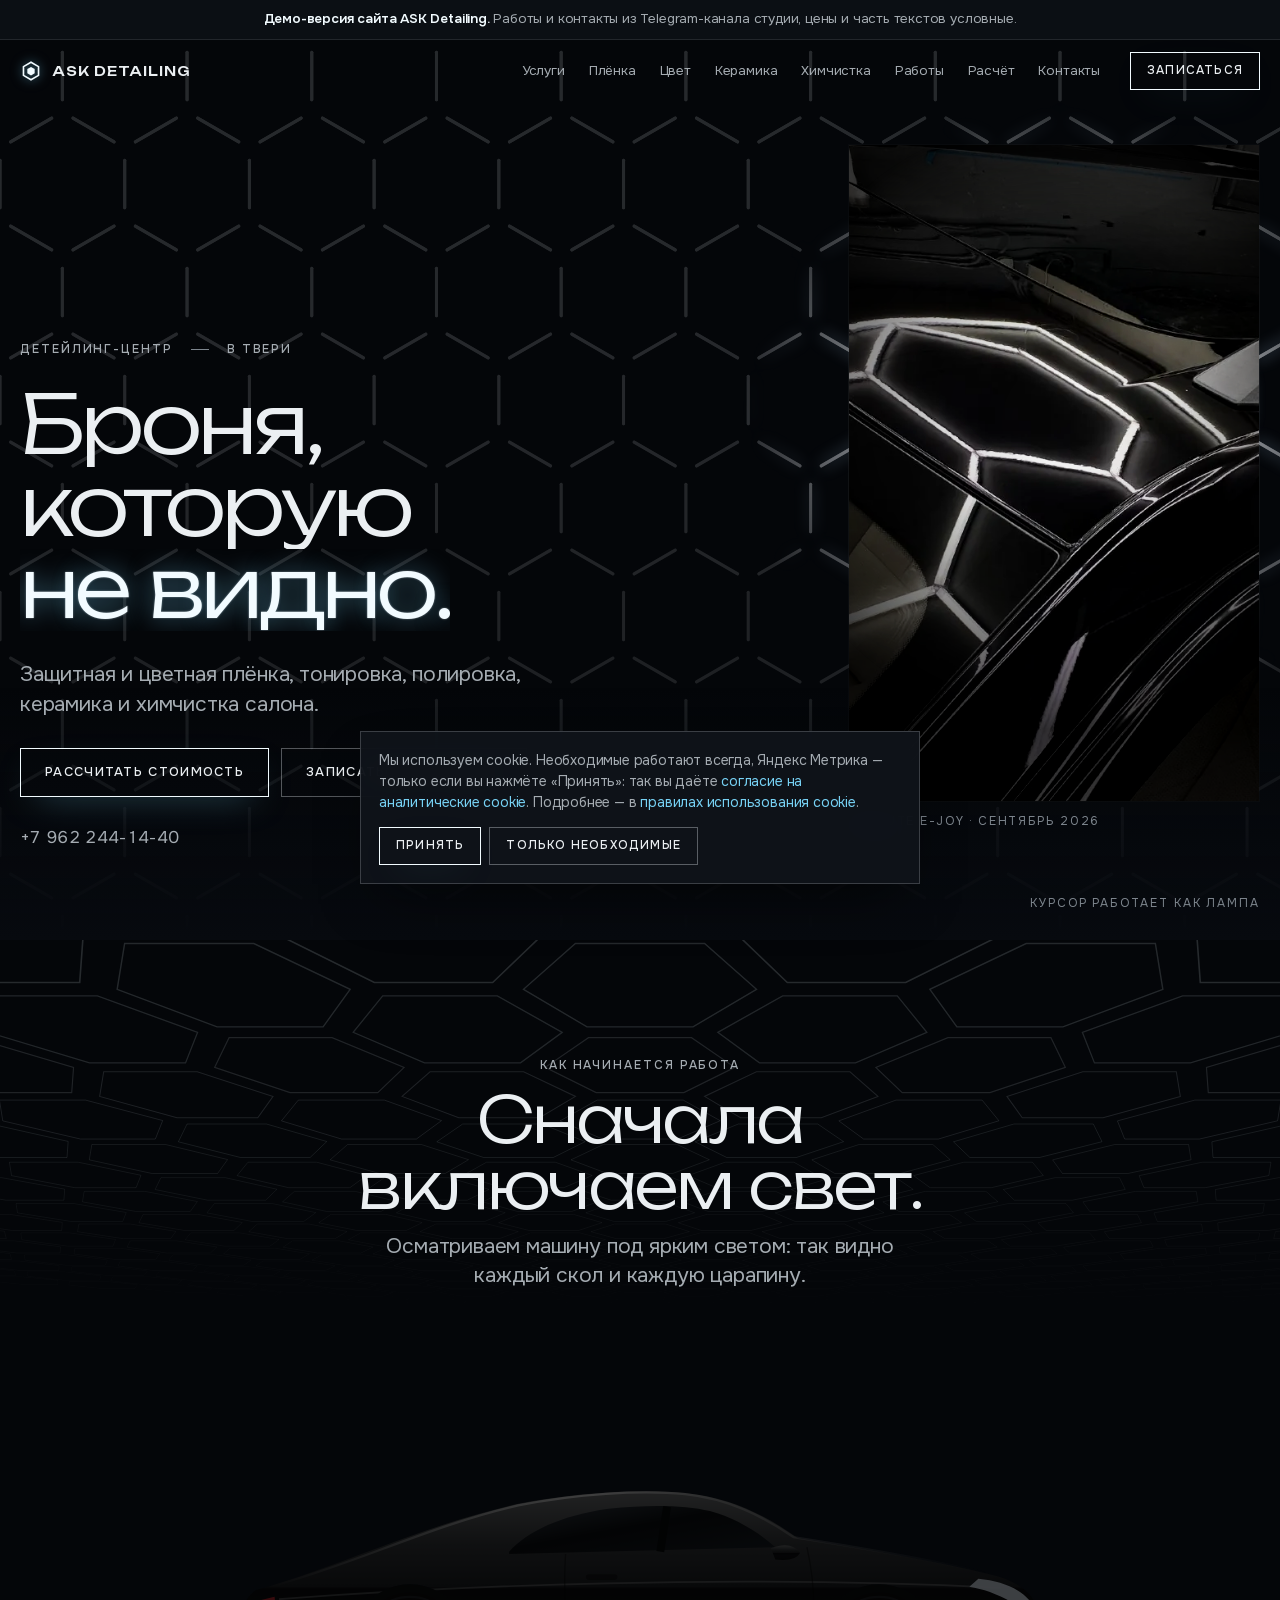
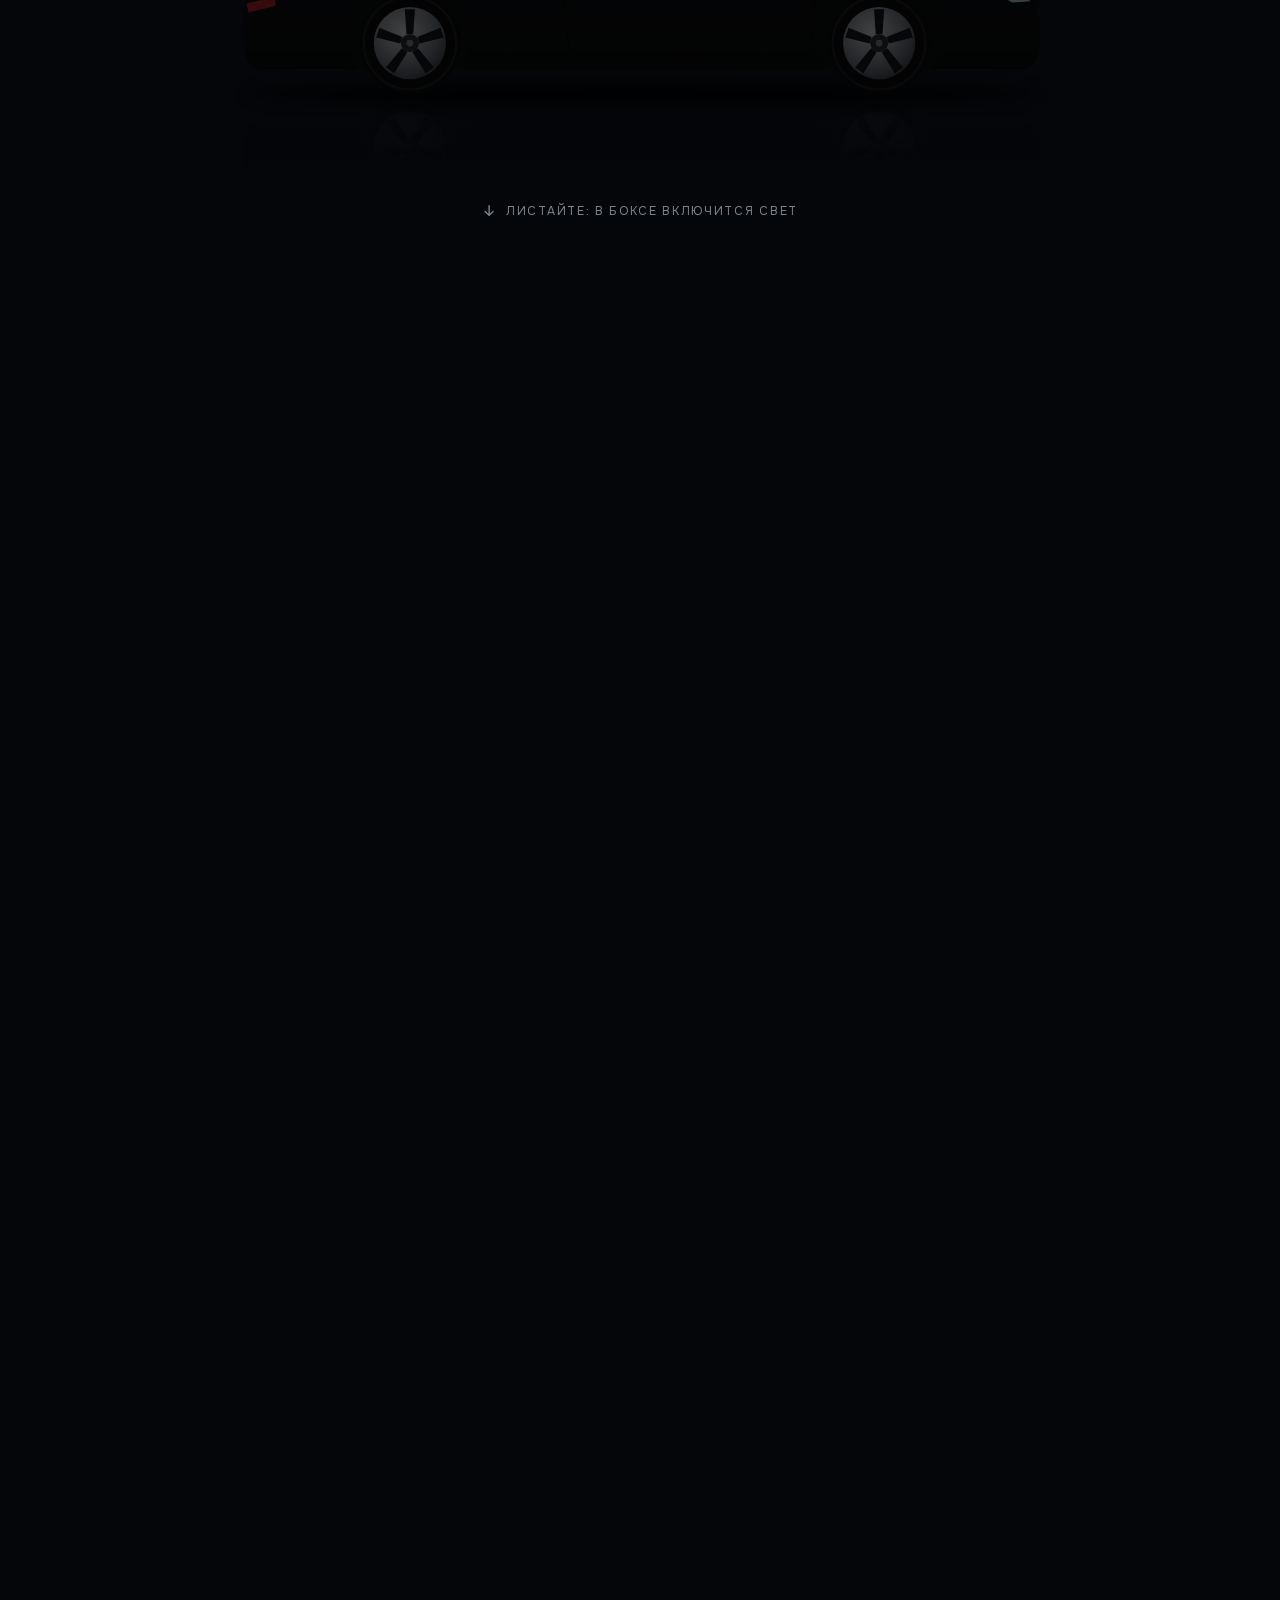
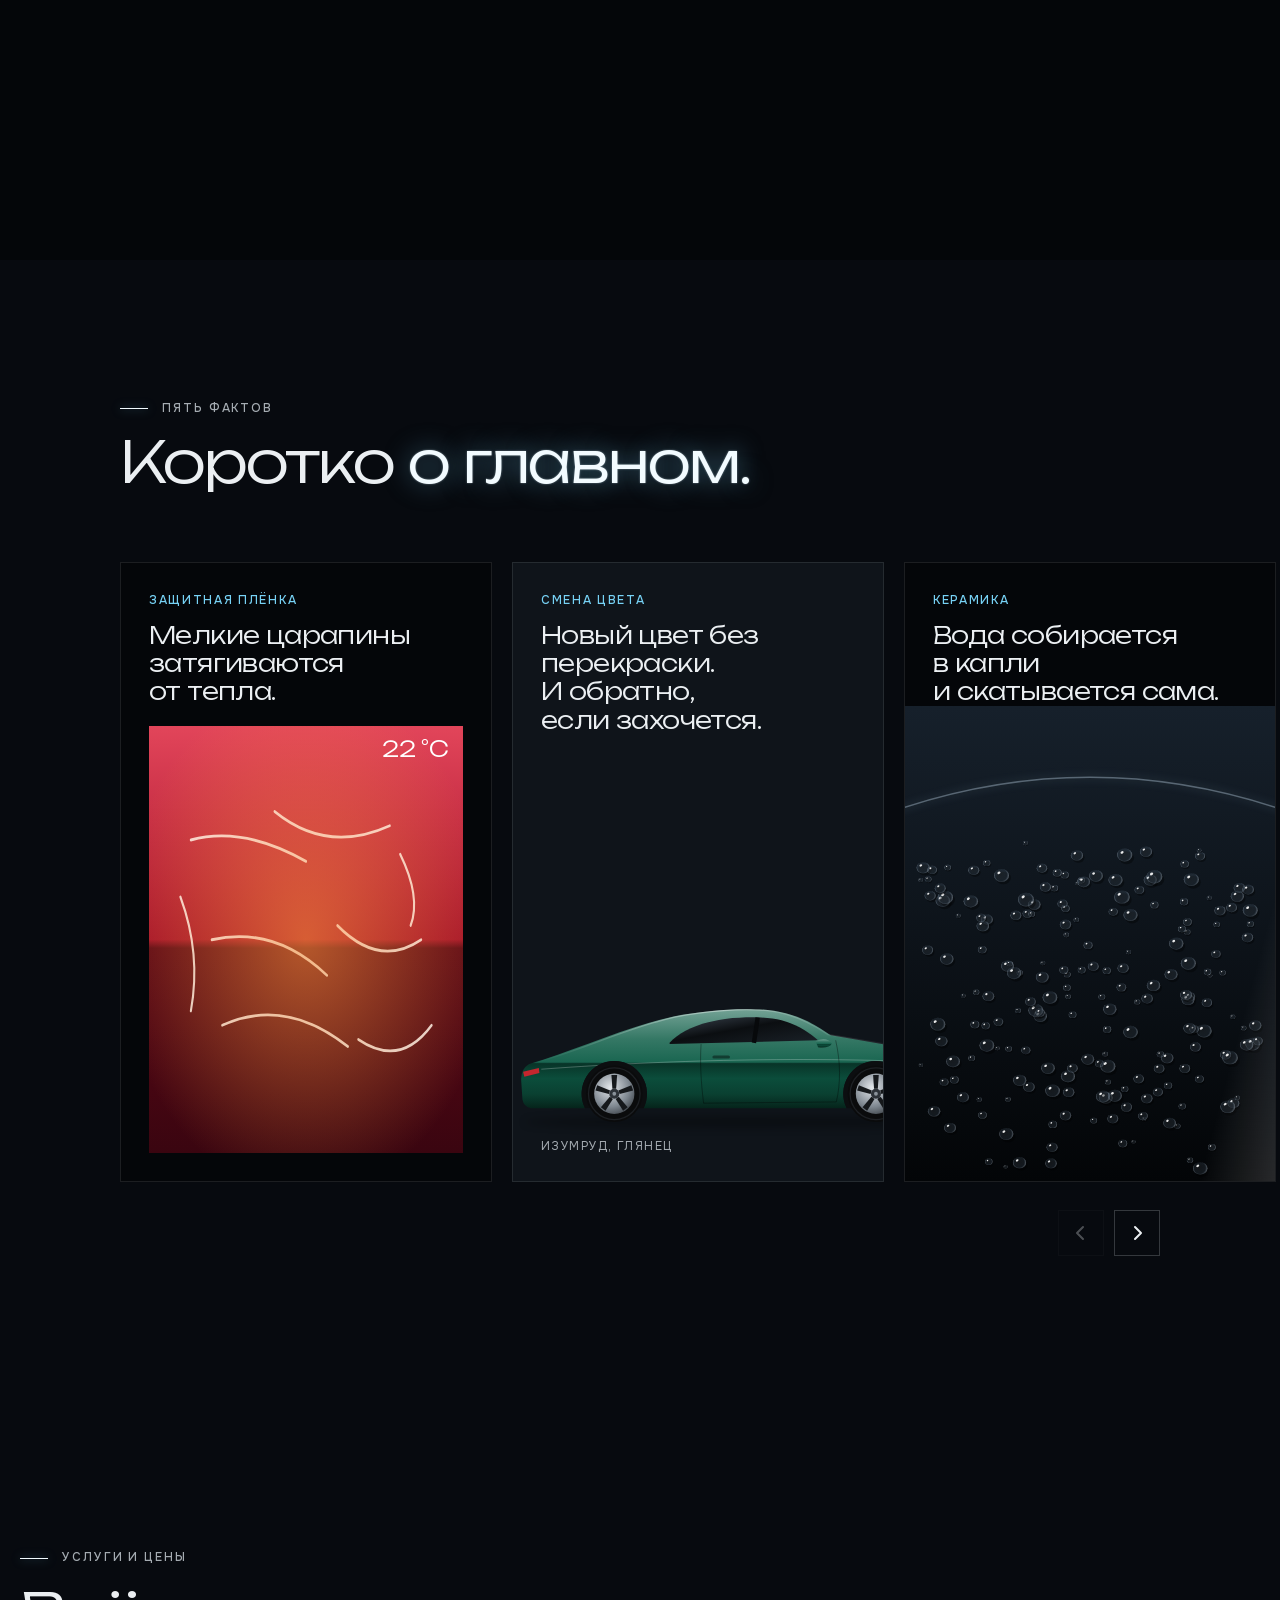
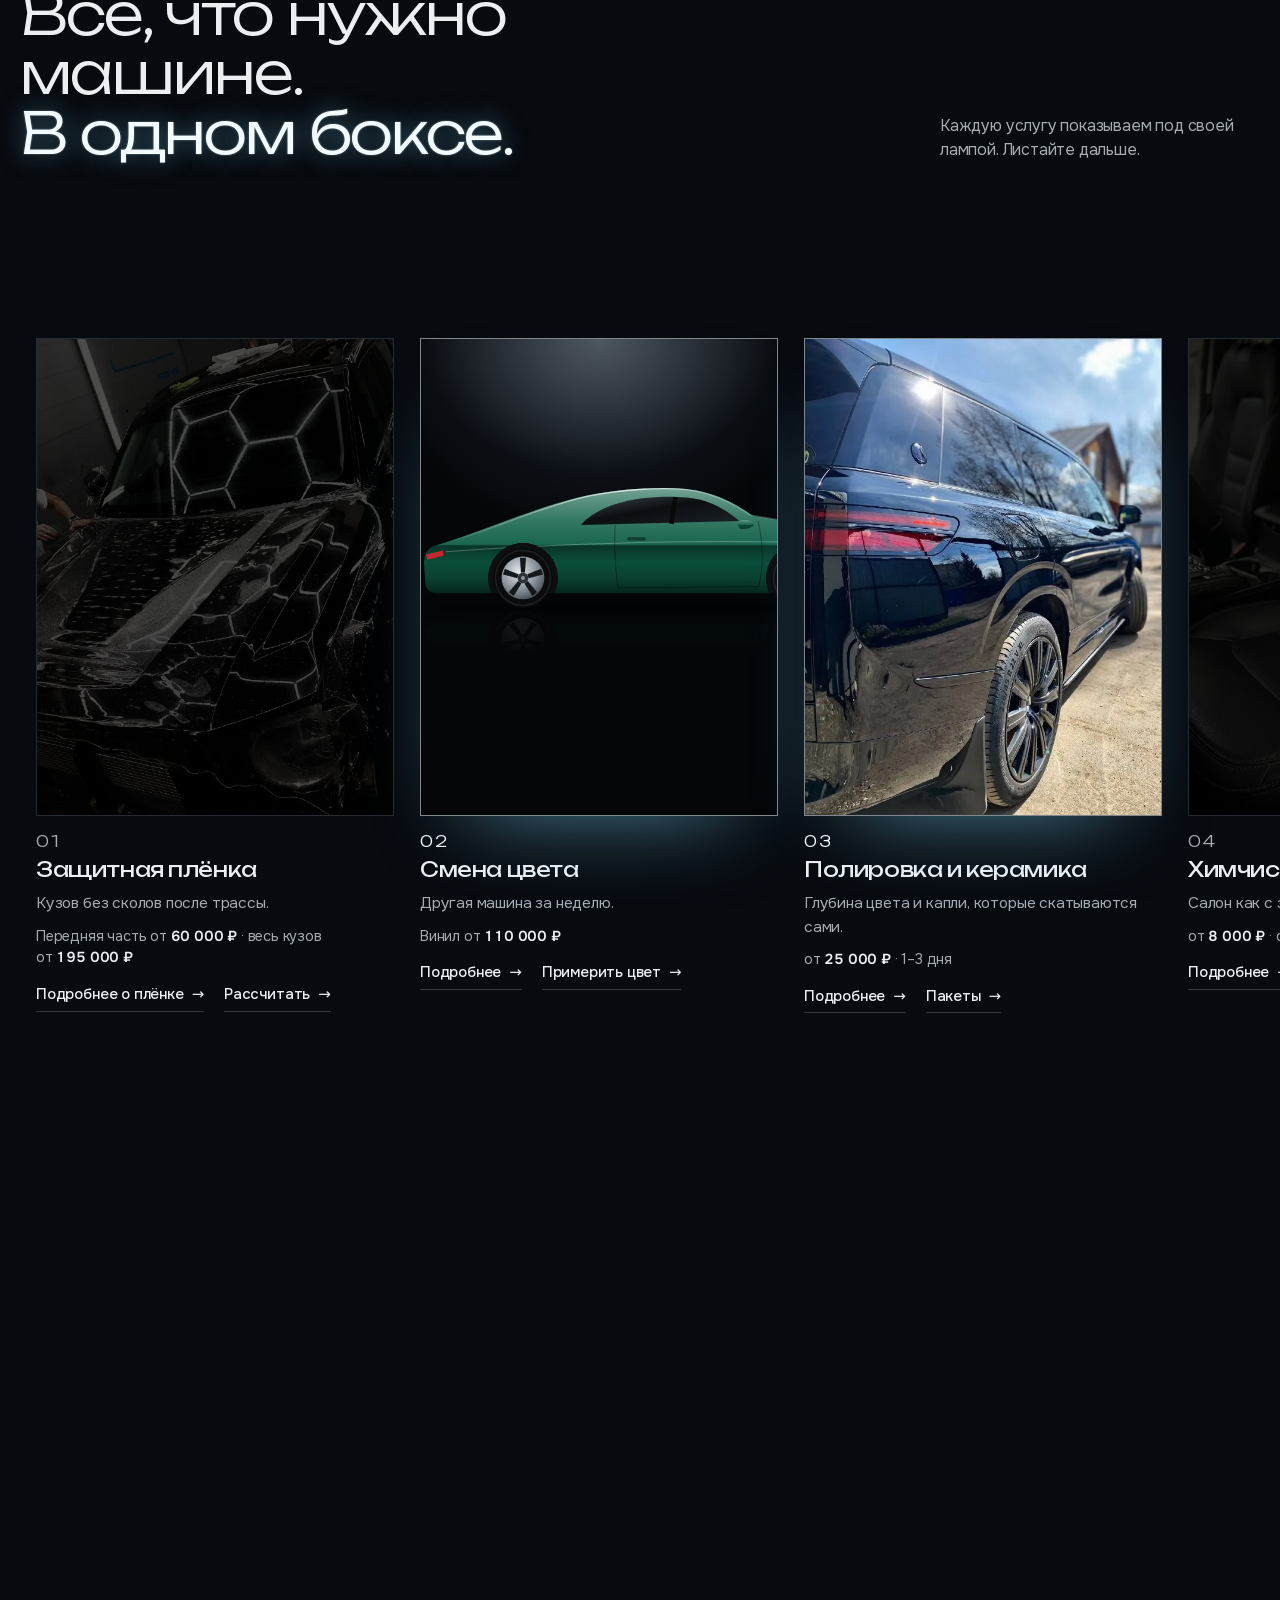
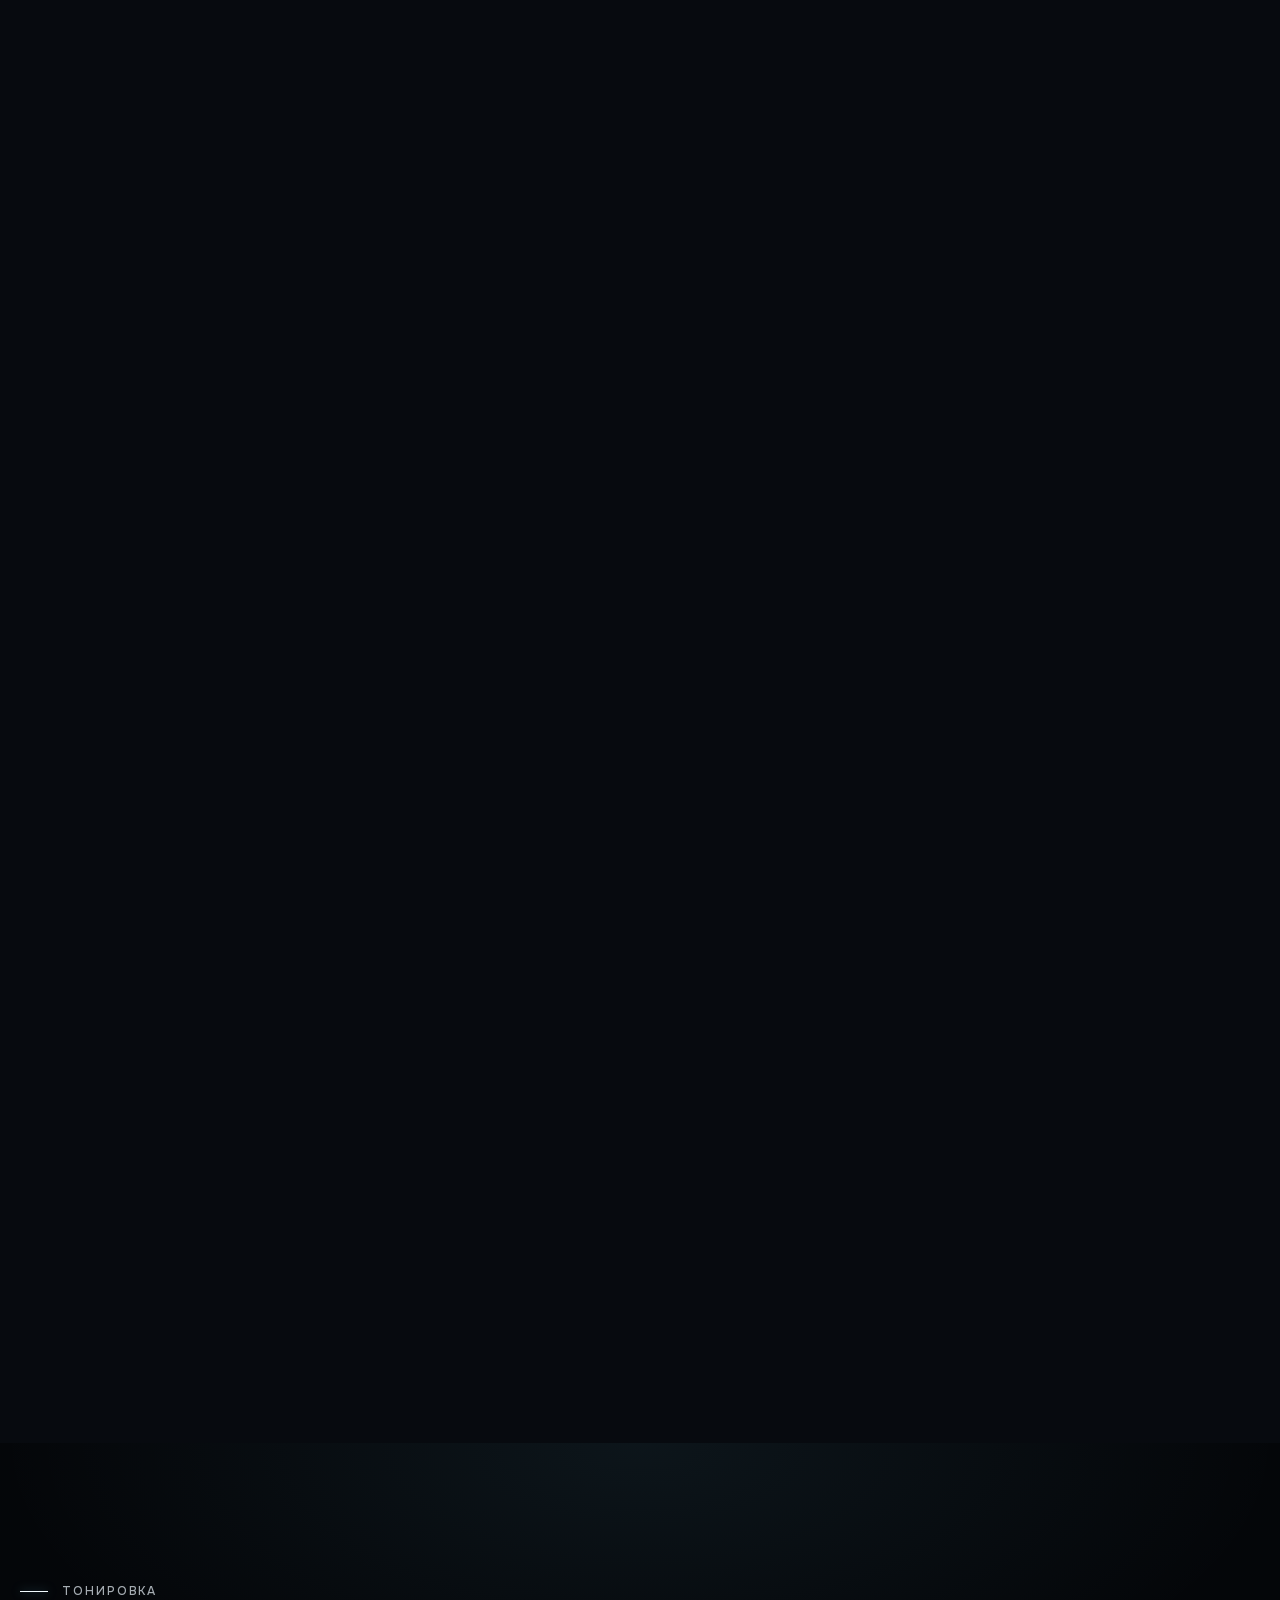
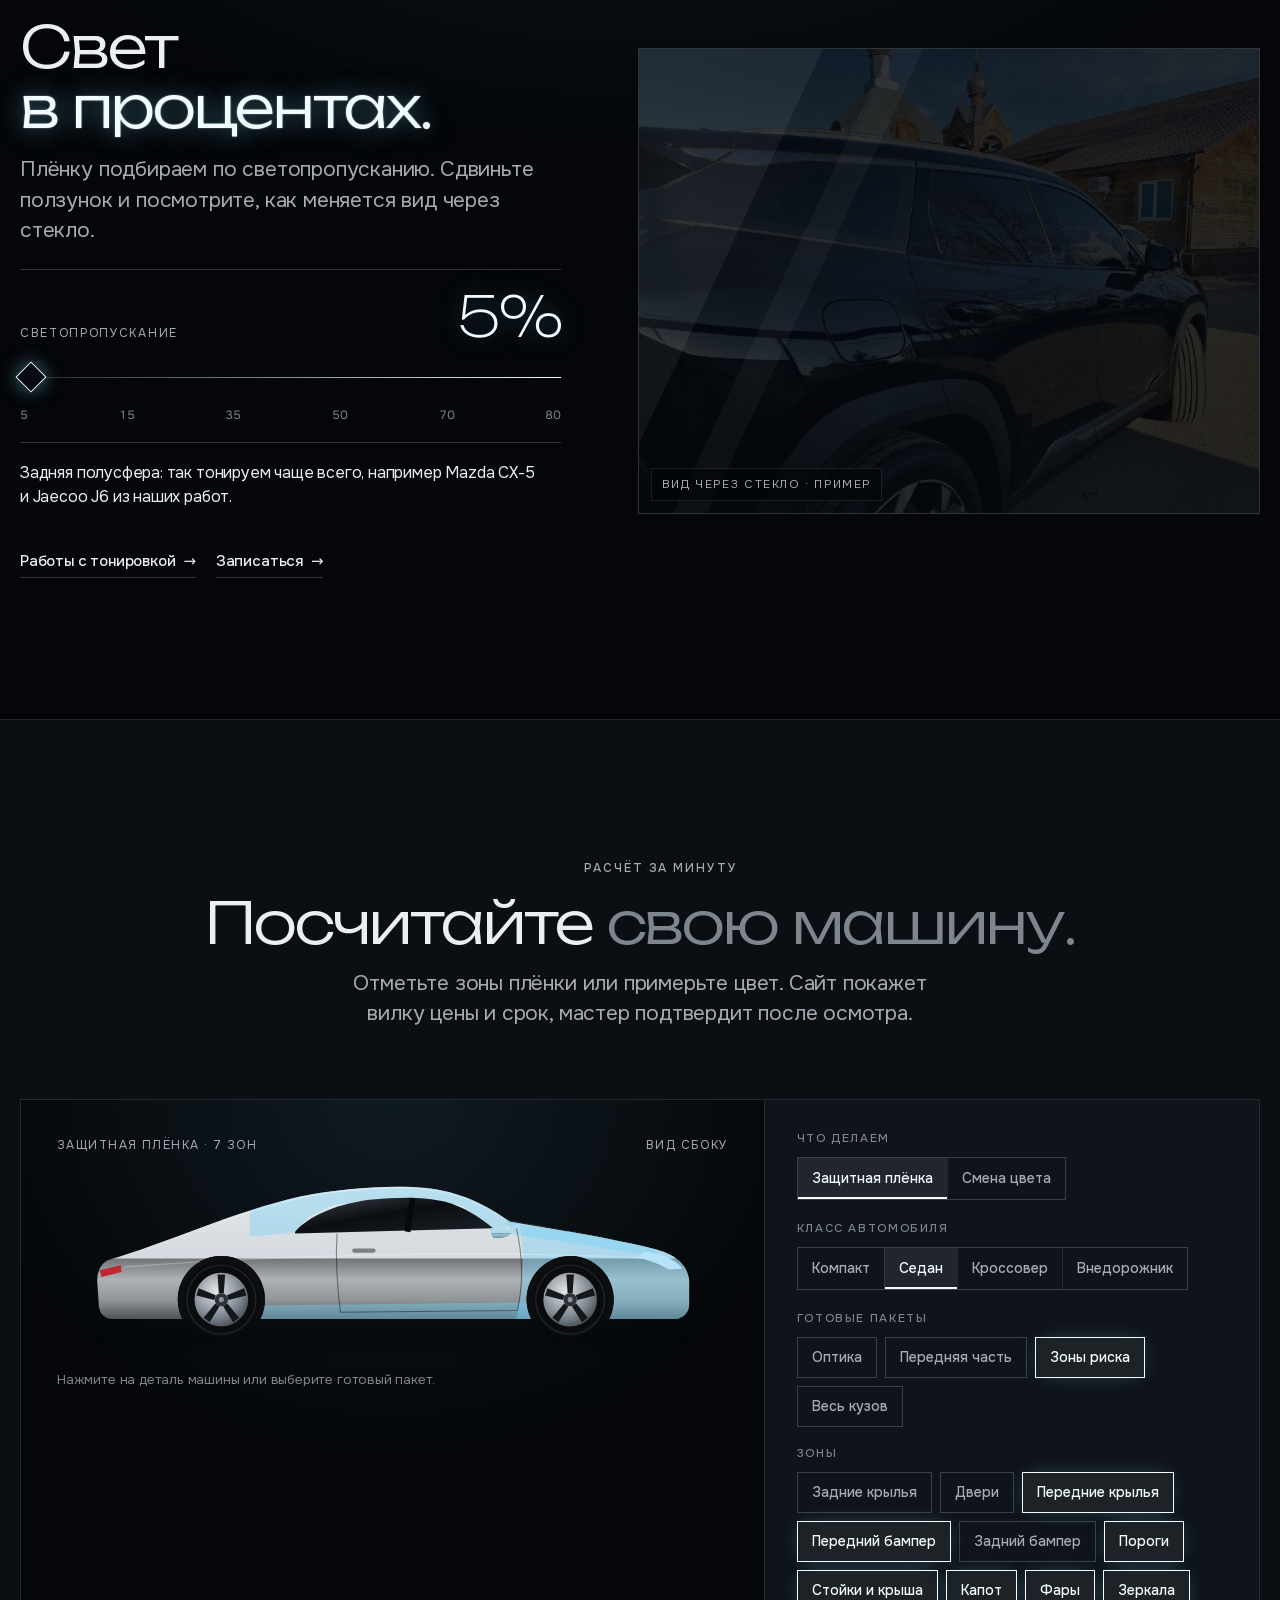
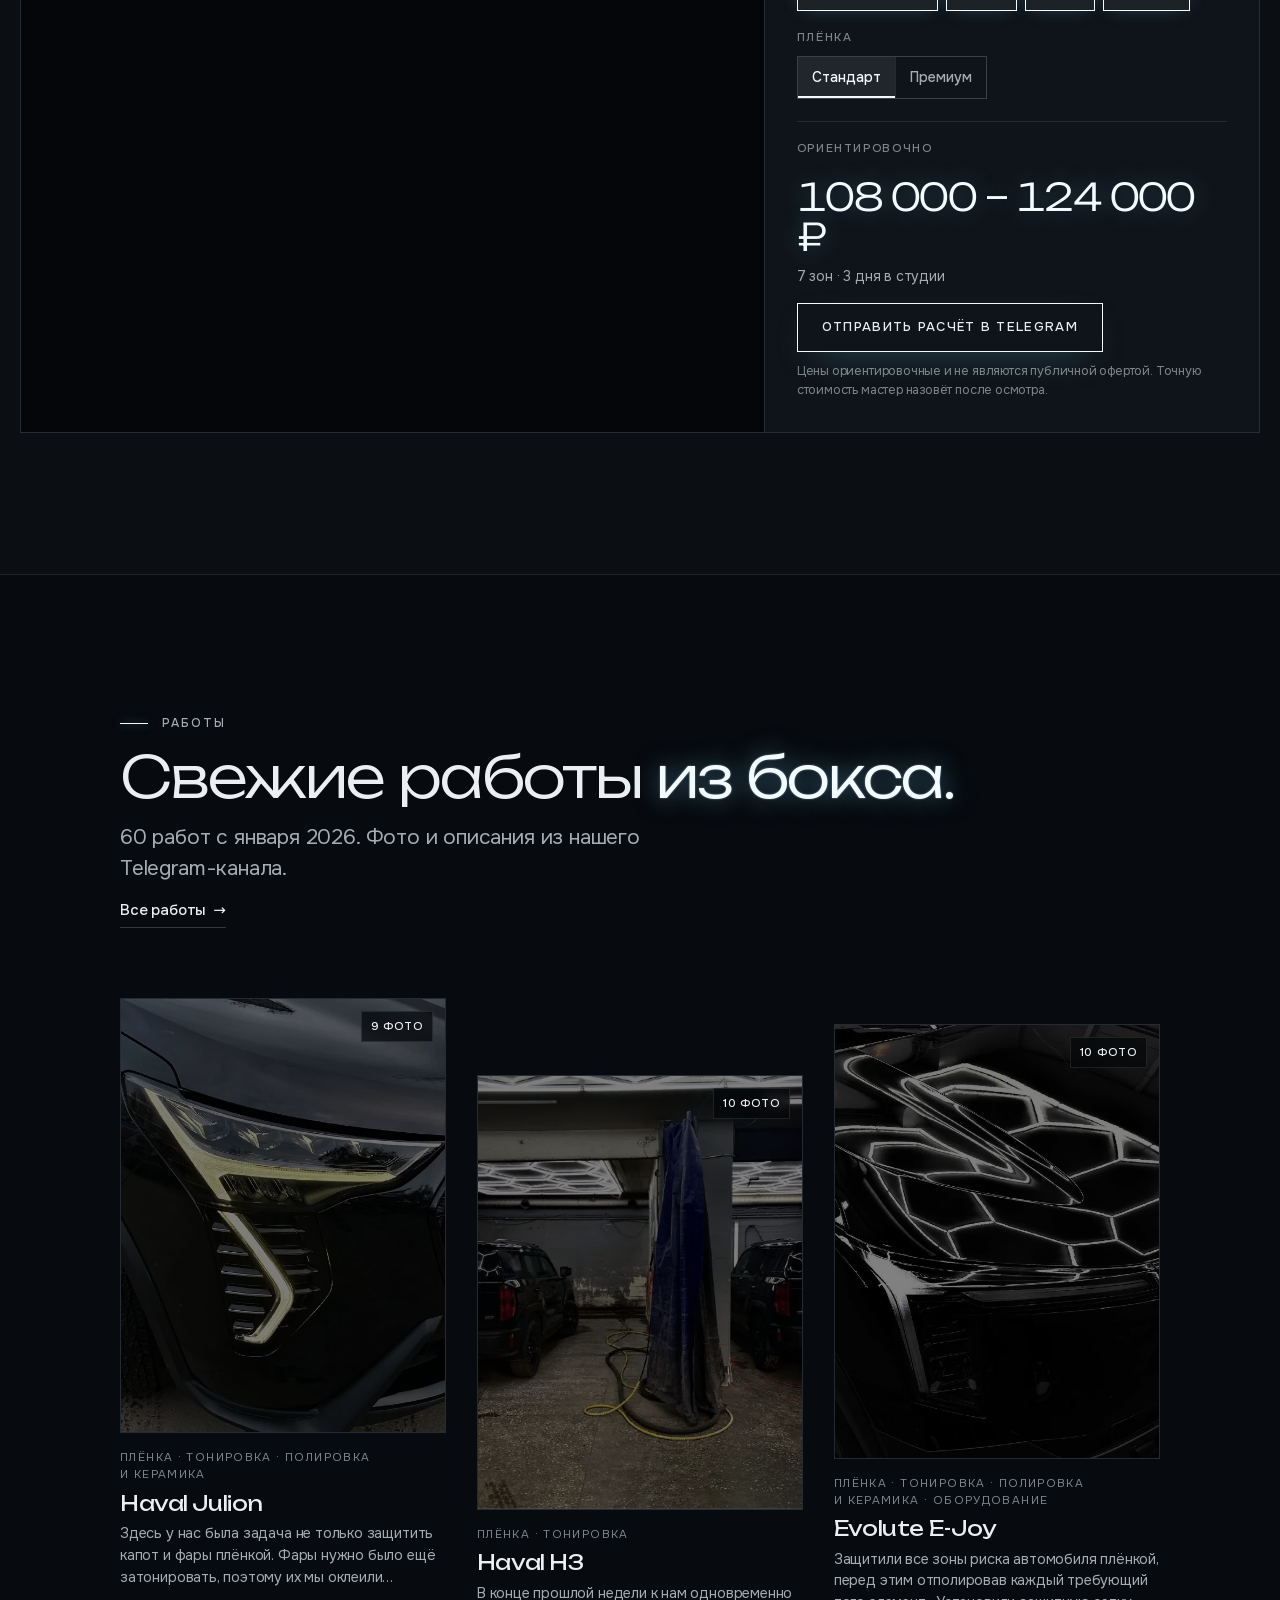
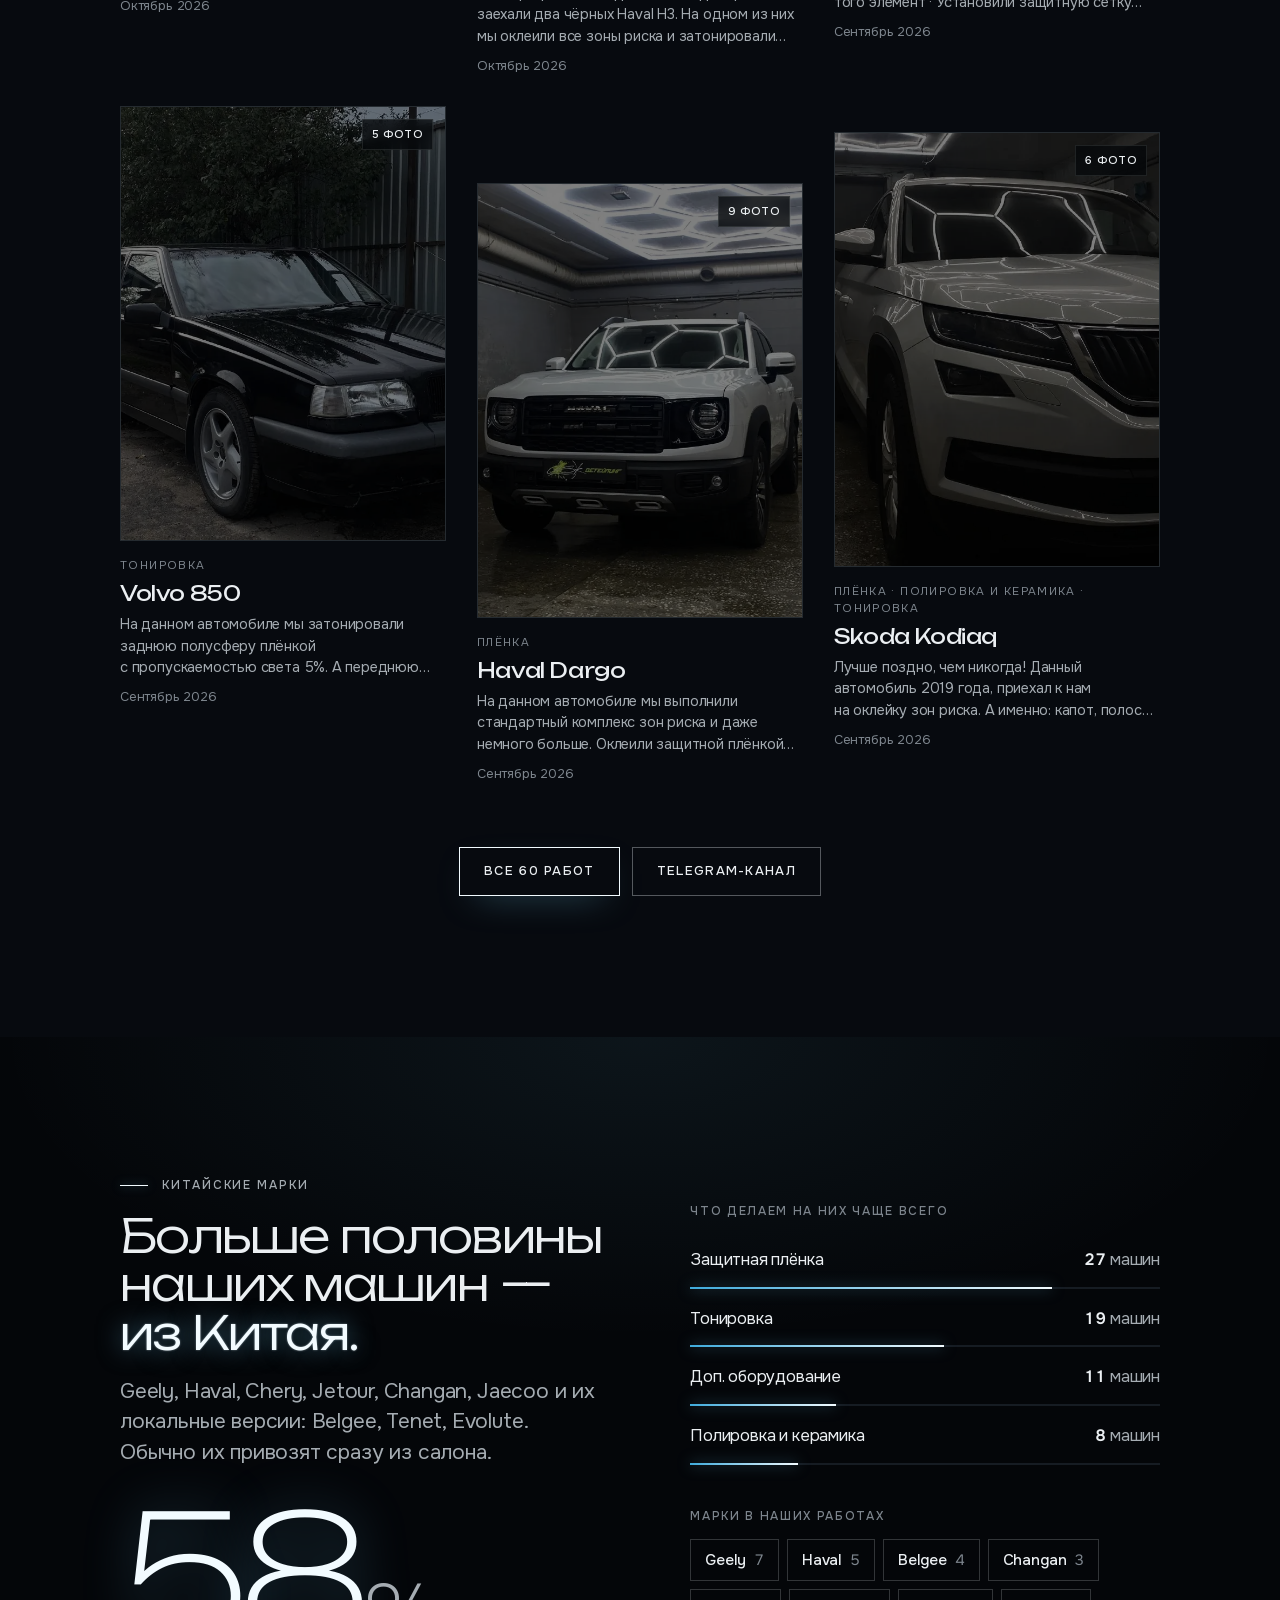
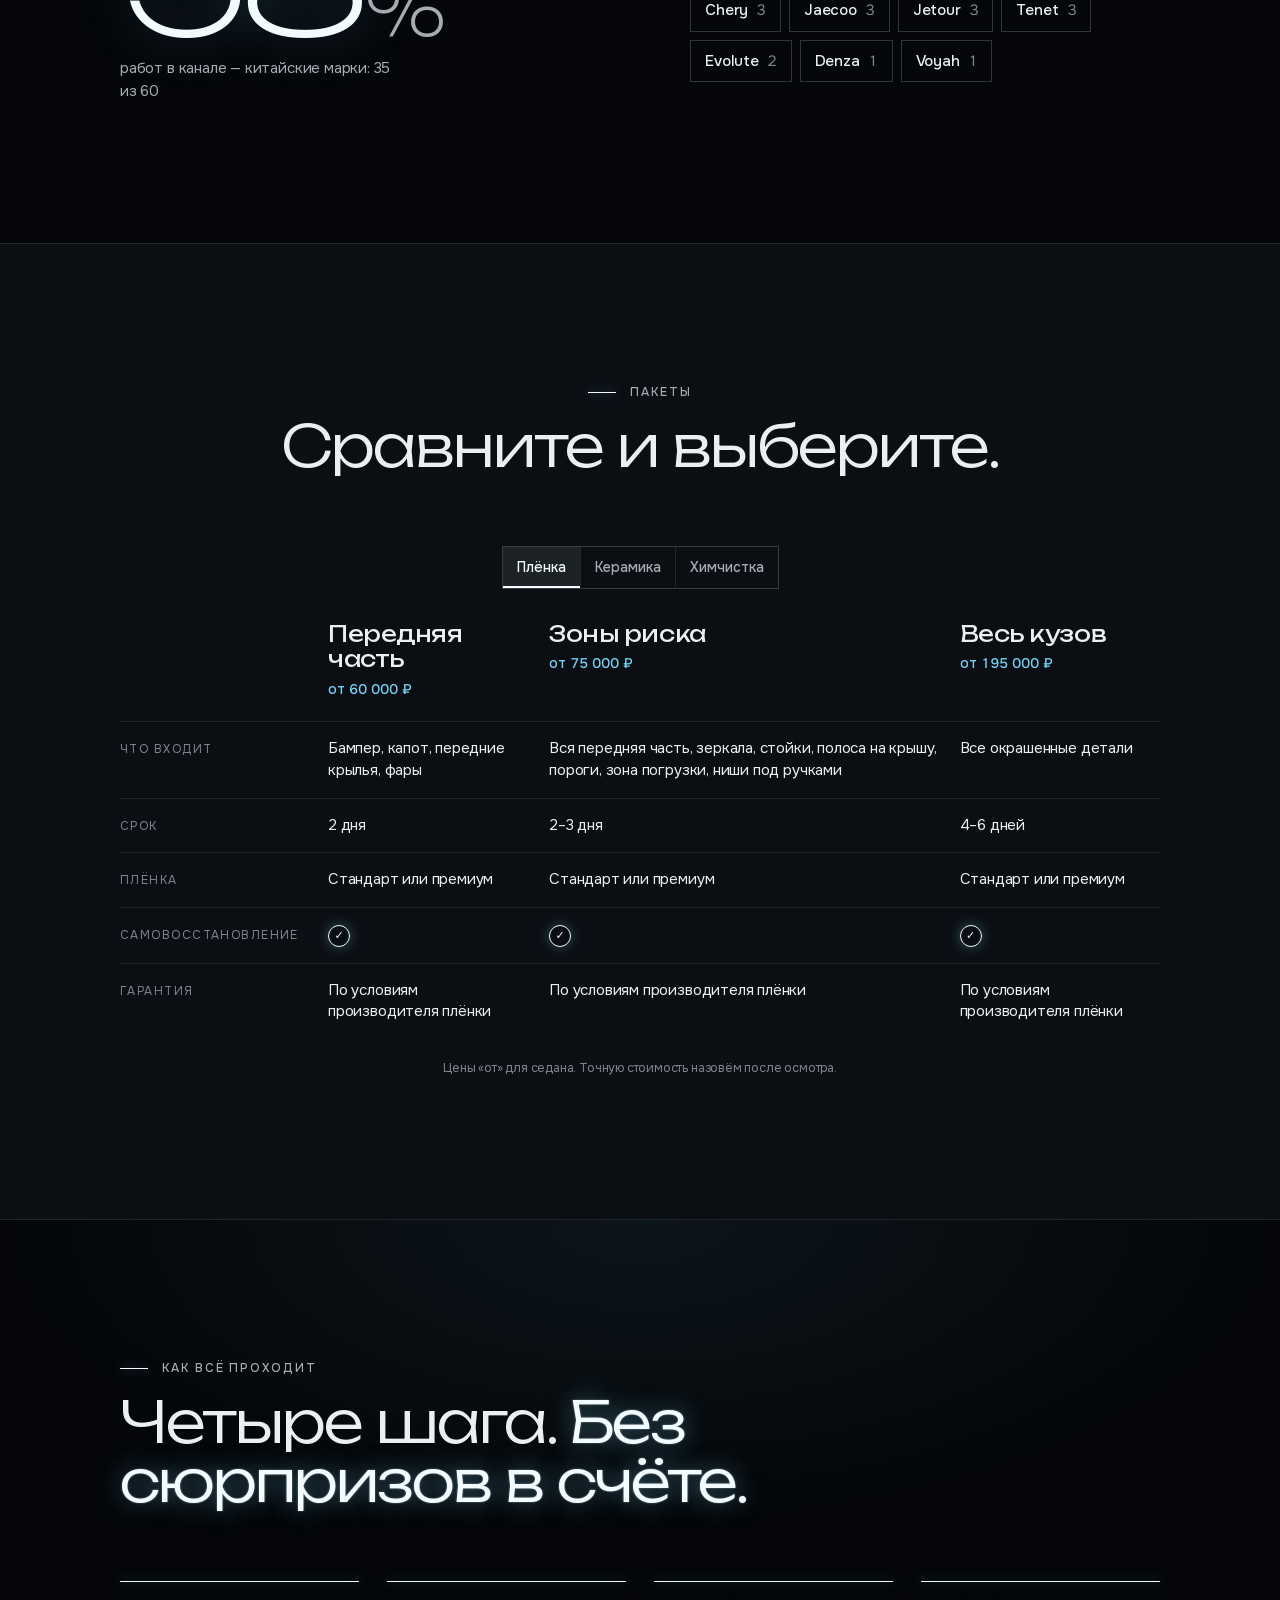
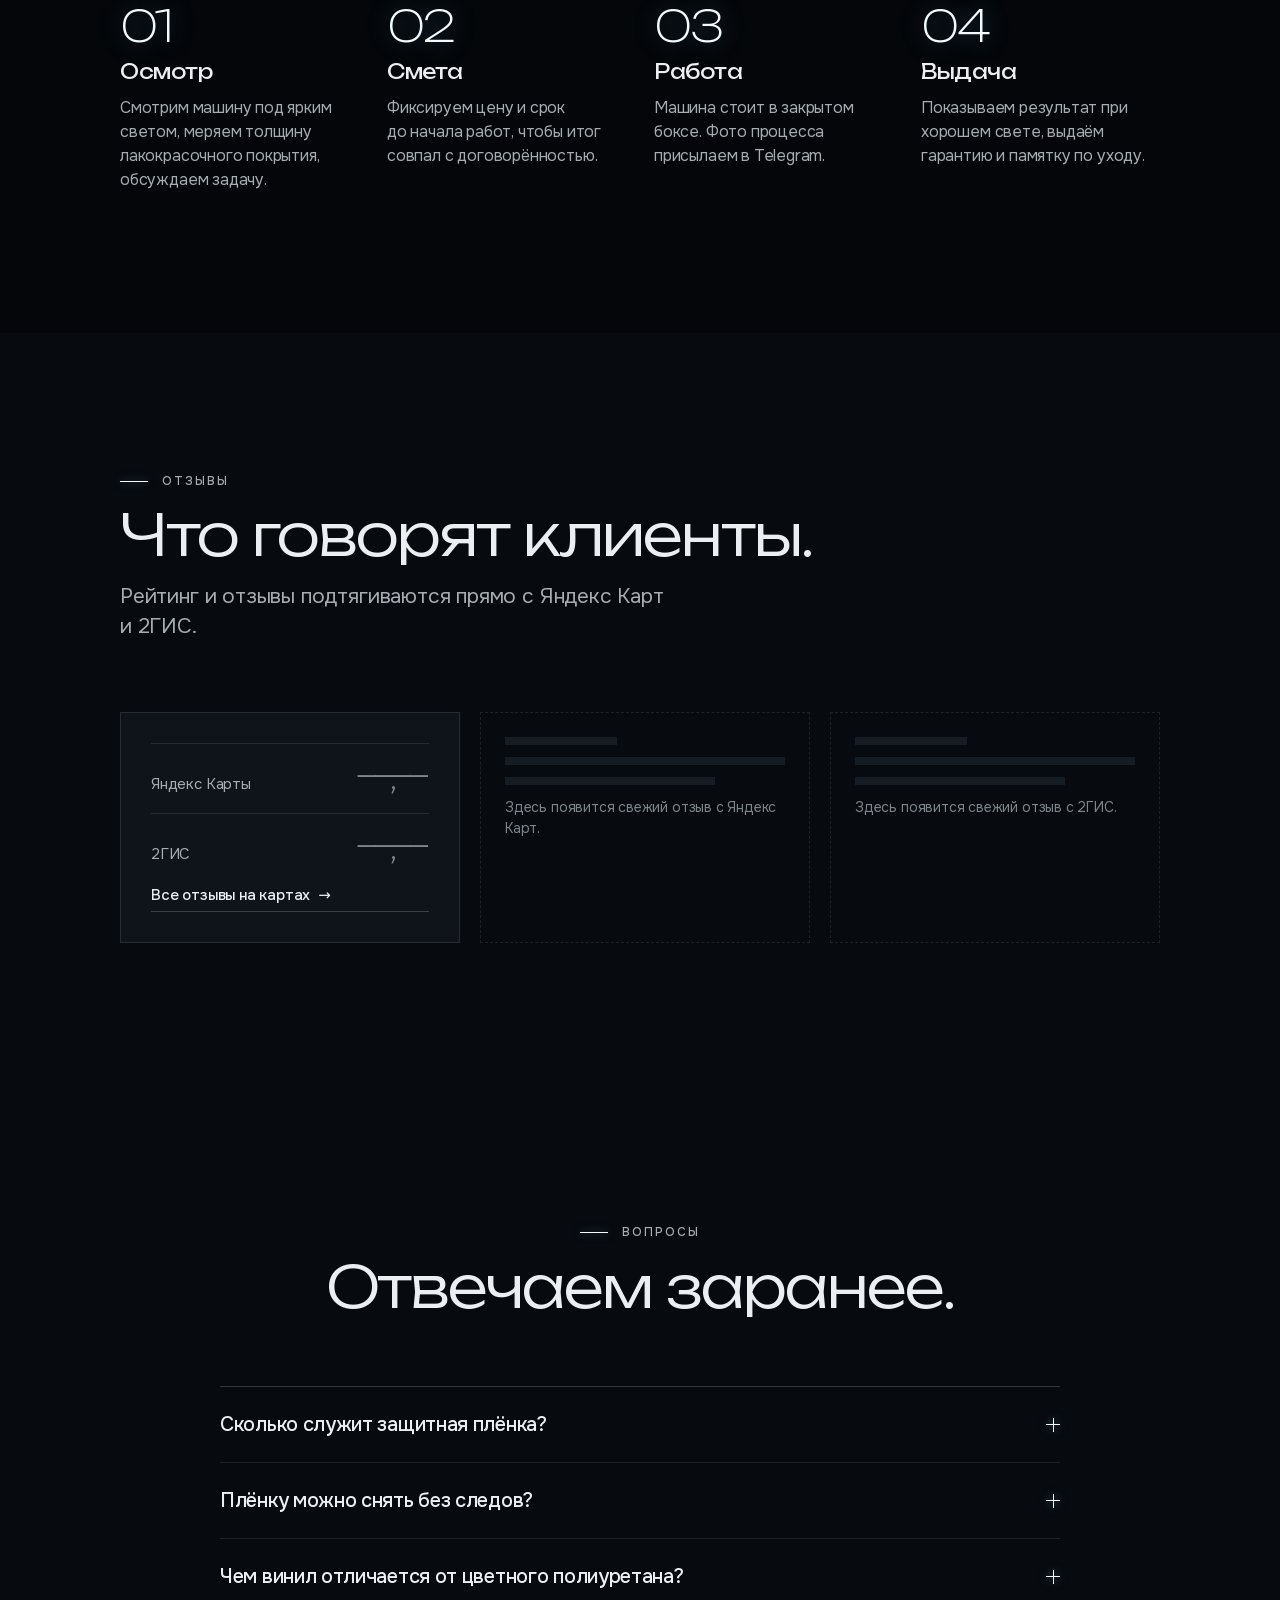
==== commit 7209e84d: "Заявки только через Telegram, сайт ничего не хранит Форма, калькулятор, примерочная цвета и «Хочу та" ====
--- a/index.html
+++ b/index.html
@@ -10,6 +10,7 @@
 <meta name="theme-color" content="#070a0f">
 <meta name="color-scheme" content="dark">
 <meta name="format-detection" content="telephone=no">
+<meta name="ask-order" content="https://t.me/Kirill_ASK_Detailing">
 <link rel="icon" href="favicon.svg" type="image/svg+xml">
 <link rel="icon" href="favicon-32.png" type="image/png" sizes="32x32">
 <link rel="apple-touch-icon" href="apple-touch-icon.png">
@@ -20,13 +21,13 @@
 <meta property="og:description" content="ASK Detailing, детейлинг в Твери: защитная плёнка, тонировка, полировка и керамика, химчистка, антихром и доп. оборудование. Работы с фото и расчёт стоимости онлайн.">
 <link rel="preload" href="css/fonts/onest-cyrillic.woff2" as="font" type="font/woff2" crossorigin>
 <link rel="preload" href="css/fonts/unbounded-cyrillic.woff2" as="font" type="font/woff2" crossorigin>
-<link rel="stylesheet" href="css/site.css?v=21addfdc">
+<link rel="stylesheet" href="css/site.css?v=0502b03c">
 <script>document.documentElement.classList.add('js');try{if(sessionStorage.getItem('ask-ld')||location.hash)document.documentElement.classList.add('ld-seen')}catch(e){document.documentElement.classList.add('ld-seen')}</script>
 <script type="application/ld+json">{"@context":"https://schema.org","@type":"AutomotiveBusiness","name":"ASK Detailing","description":"Детейлинг в Твери: защитная плёнка, тонировка, полировка и керамика, химчистка, антихром и доп. оборудование.","telephone":["+7 962 244-14-40","+7 920 178-07-08"],"address":{"@type":"PostalAddress","streetAddress":"ул. 4-я Красной Слободы, 26а","addressLocality":"Тверь","addressCountry":"RU"},"sameAs":["https://t.me/askdetailing","https://t.me/Kirill_ASK_Detailing"]}</script>
 
 </head>
 <body>
-<div class="ribbon"><div class="wrap"><b>Демо-версия сайта ASK Detailing.</b> Работы и контакты из Telegram-канала студии, цены и часть текстов условные, заявки пока не отправляются.</div></div>
+<div class="ribbon"><div class="wrap"><b>Демо-версия сайта ASK Detailing.</b> Работы и контакты из Telegram-канала студии, цены и часть текстов условные.</div></div>
 
 <header class="nav">
   <div class="wrap">
@@ -256,7 +257,7 @@
           <span class="flabel">Ориентировочно</span>
           <div class="calc-price" id="calcPrice" aria-live="polite">77 000 – 89 000 ₽</div>
           <div class="calc-meta" id="calcMeta">5 зон · 2 дня в студии</div>
-          <button class="btn primary" type="button" id="calcSend">Отправить расчёт мастеру</button>
+          <a class="btn primary" id="calcSend" href="https://t.me/Kirill_ASK_Detailing" target="_blank" rel="noopener">Отправить расчёт в Telegram</a>
           <p class="calc-fine">Цены ориентировочные и не являются публичной офертой. Точную стоимость мастер назовёт после осмотра.</p>
         </div>
       </div>
@@ -372,7 +373,7 @@
       <details><summary>Чем винил отличается от цветного полиуретана?</summary><p>Винил тоньше и дешевле, его выбирают для смены цвета на несколько лет. Цветной полиуретан толще, лучше защищает от сколов и затягивает мелкие царапины, но стоит дороже.</p></details>
       <details><summary>Сколько длится работа?</summary><p>Химчистка занимает от нескольких часов, тонировка — от пары часов, керамика — 1–3 дня, плёнка на переднюю часть и зоны риска — 2–3 дня, весь кузов — около недели. Точный срок назовём в смете.</p></details>
       <details><summary>Нужно ли полировать машину перед керамикой?</summary><p>Да. Керамика закрепляет состояние лака, поэтому перед нанесением убираем голограммы и мелкие царапины.</p></details>
-      <details><summary>Как записаться?</summary><p>Позвоните по номеру +7 962 244-14-40 или напишите в Telegram, можно сразу с фото машины. Или оставьте заявку внизу страницы: мастер ответит с вилкой цены и свободными датами.</p></details>
+      <details><summary>Как записаться?</summary><p>Позвоните по номеру +7 962 244-14-40 или напишите в Telegram, можно сразу с фото машины. Внизу страницы можно собрать сообщение: выберите услугу и машину, сайт откроет Telegram с готовым текстом, останется нажать «Отправить». Мастер ответит с вилкой цены и свободными датами.</p></details>
     </div>
   </div>
 </section>
@@ -386,7 +387,7 @@
         <div class="c-line"><span>Телефоны</span><b><a href="tel:+79622441440">+7 962 244-14-40</a><a href="tel:+79201780708">+7 920 178-07-08</a></b></div>
         <div class="c-line"><span>Часы работы</span><b>По записи</b></div>
         <div class="c-btns">
-          <a class="c-btn" href="https://t.me/Kirill_ASK_Detailing" target="_blank" rel="noopener">Написать в Telegram</a>
+          <a class="c-btn" href="https://t.me/Kirill_ASK_Detailing" target="_blank" rel="noopener" data-tg>Написать в Telegram</a>
           <a class="c-btn" href="https://t.me/askdetailing" target="_blank" rel="noopener">Канал с работами</a>
           <a class="c-btn" href="#" data-ph="Здесь будет ссылка на чат студии в MAX, если он есть.">MAX</a>
           <a class="c-btn" href="#" data-ph="Здесь будет ссылка на группу VK, если она есть.">VK</a>
@@ -400,23 +401,20 @@
           <a class="btn line small" href="https://yandex.ru/maps/?text=%D0%A2%D0%B2%D0%B5%D1%80%D1%8C%2C%204-%D1%8F%20%D0%9A%D1%80%D0%B0%D1%81%D0%BD%D0%BE%D0%B9%20%D0%A1%D0%BB%D0%BE%D0%B1%D0%BE%D0%B4%D1%8B%2C%2026%D0%B0" target="_blank" rel="noopener">Открыть в Яндекс Картах</a>
         </div>
       </div>
-      <form class="form" id="requestForm" action="" method="post" enctype="multipart/form-data" data-endpoint="" data-phone="+7 962 244-14-40" novalidate>
-        <h3>Пришлите фото — посчитаем.</h3>
-        <p class="note">Мастер ответит с вилкой цены и свободными датами.</p>
+      <form class="form tg-form" id="requestForm" novalidate>
+        <h3>Напишите нам в Telegram.</h3>
+        <p class="note">Выберите услугу и машину — сообщение соберётся само. В Telegram останется нажать «Отправить».</p>
         <div class="fgrid">
-          <div class="field"><label for="fName">Имя</label><input id="fName" name="name" autocomplete="given-name"></div>
-          <div class="field"><label for="fPhone">Телефон</label><input id="fPhone" name="phone" inputmode="tel" autocomplete="tel" placeholder="+7 (___) ___-__-__"></div>
-          <div class="field"><label for="fService">Услуга</label><select id="fService" name="service"><option value="ppf">Защитная плёнка</option><option value="wrap">Смена цвета</option><option value="ceramic">Полировка и керамика</option><option value="dry">Химчистка</option><option value="tint">Тонировка</option><option value="equip">Доп. оборудование</option><option value="style">Антихром и стайлинг</option><option value="other">Другое</option></select></div>
-          <div class="field"><label for="fCar">Машина</label><input id="fCar" name="car" placeholder="Марка, модель, год"></div>
-          <div class="field full"><label for="fNote">Комментарий</label><textarea id="fNote" name="note" placeholder="Что нужно сделать"></textarea></div>
-          <div class="field full"><label for="fPhotos">Фото машины</label><input id="fPhotos" name="photos[]" type="file" accept="image/*" multiple><div class="files"></div></div>
-        </div>
-        <div class="hp" aria-hidden="true"><label>Компания <input name="company" tabindex="-1" autocomplete="off"></label></div>
-        <input type="hidden" name="t" value="">
-        <label class="consent"><input type="checkbox" id="fConsent" name="consent" value="1"><span>Даю <a href="soglasie.html#forma">согласие на обработку персональных данных</a></span></label>
-        <p class="consent-note">Как мы храним и защищаем данные — в <a href="politika.html">политике обработки персональных данных</a>.</p>
-        <button class="btn primary" type="submit">Отправить заявку</button>
-        <p class="form-msg" aria-live="polite"></p>
+          <div class="field"><label for="fService">Услуга</label><select id="fService" name="service"><option value="">Пока не знаю</option><option value="ppf">Защитная плёнка</option><option value="wrap">Смена цвета</option><option value="ceramic">Полировка и керамика</option><option value="dry">Химчистка</option><option value="tint">Тонировка</option><option value="equip">Доп. оборудование</option><option value="style">Антихром и стайлинг</option><option value="other">Другое</option></select></div>
+          <div class="field"><label for="fCar">Машина</label><input id="fCar" name="car" placeholder="Марка, модель, год" autocomplete="off" maxlength="80"></div>
+          <div class="field full"><label for="fNote">Комментарий</label><textarea id="fNote" name="note" placeholder="Что нужно сделать" maxlength="600"></textarea></div>
+        </div>
+        <div class="tg-msg">
+          <p class="tg-to">Сообщение для <b data-tg-to>@Kirill_ASK_Detailing</b></p>
+          <p class="tg-text" data-tg-text>Здравствуйте! Пишу с сайта ASK Detailing. Хочу записаться на осмотр.</p>
+        </div>
+        <a class="btn primary tg-send" id="fSend" href="https://t.me/Kirill_ASK_Detailing" target="_blank" rel="noopener"><svg viewBox="0 0 24 24" aria-hidden="true"><path d="M21 4L3 11l6 2 2 6 3-4 5 4z" fill="none" stroke="currentColor" stroke-width="1.6" stroke-linejoin="round"/></svg>Написать в Telegram</a>
+        <p class="consent-note">Сайт ничего не сохраняет и никуда не отправляет: сообщение уйдёт, только когда вы сами нажмёте «Отправить» в Telegram. Фото машины прикрепите там же. Как мы обращаемся с перепиской — в <a href="politika.html">политике обработки персональных данных</a>.</p>
       </form>
     </div>
   </div>
@@ -444,7 +442,7 @@
 
 <nav class="mbar" aria-label="Быстрая связь">
   <a href="tel:+79622441440"><svg viewBox="0 0 24 24" aria-hidden="true"><path d="M6.6 3.5l2.6 3.4-1.7 2.2a12 12 0 0 0 5.4 5.4l2.2-1.7 3.4 2.6-1.4 3.1c-.3.6-1 1-1.7.9C9.9 18.6 5.4 14.1 4.6 8.6c-.1-.7.3-1.4.9-1.7z" fill="none" stroke="currentColor" stroke-width="1.7" stroke-linejoin="round"/></svg><span>Позвонить</span></a>
-  <a href="https://t.me/Kirill_ASK_Detailing" target="_blank" rel="noopener"><svg viewBox="0 0 24 24" aria-hidden="true"><path d="M21 4L3 11l6 2 2 6 3-4 5 4z" fill="none" stroke="currentColor" stroke-width="1.7" stroke-linejoin="round"/></svg><span>Telegram</span></a>
+  <a href="https://t.me/Kirill_ASK_Detailing" target="_blank" rel="noopener" data-tg><svg viewBox="0 0 24 24" aria-hidden="true"><path d="M21 4L3 11l6 2 2 6 3-4 5 4z" fill="none" stroke="currentColor" stroke-width="1.7" stroke-linejoin="round"/></svg><span>Telegram</span></a>
   <a href="#" data-ph="Здесь будет ссылка на чат студии в MAX, если он есть."><svg viewBox="0 0 24 24" aria-hidden="true"><path d="M4 5h16v11H9l-5 4z" fill="none" stroke="currentColor" stroke-width="1.7" stroke-linejoin="round"/></svg><span>MAX</span></a>
   <a href="#calc"><svg viewBox="0 0 24 24" aria-hidden="true"><rect x="5" y="3" width="14" height="18" rx="3" fill="none" stroke="currentColor" stroke-width="1.7"/><path d="M8 7h8M8 12h2M12 12h2M16 12h0M8 16h2M12 16h2" stroke="currentColor" stroke-width="1.7" stroke-linecap="round"/></svg><span>Расчёт</span></a>
 </nav>
@@ -454,7 +452,7 @@
 <script src="js/car.js?v=fc2ad631"></script>
 <script src="js/scenes.js?v=16b79ddb"></script>
 <script src="js/light.js?v=cc0d6f44"></script>
-<script src="js/tools.js?v=8ee8fc7c"></script>
+<script src="js/tools.js?v=215d7115"></script>
 
 
 </body>
--- a/css/site.css
+++ b/css/site.css
@@ -559,22 +559,18 @@
 .field select{appearance:none;-webkit-appearance:none;padding-right:40px;background:url("data:image/svg+xml,%3Csvg xmlns='http://www.w3.org/2000/svg' viewBox='0 0 12 12'%3E%3Cpath d='M2.5 4.5L6 8l3.5-3.5' fill='none' stroke='%23a5acb2' stroke-width='1.4'/%3E%3C/svg%3E") no-repeat right 14px center/12px,var(--bg-deep)}
 .field input::placeholder,.field textarea::placeholder{color:var(--ink-3)}
 .field input:focus,.field select:focus,.field textarea:focus{border-color:var(--led);box-shadow:0 0 0 3px rgba(119,210,245,.14),0 0 24px -8px var(--glow)}
-.field input[type="file"]{padding:10px;font-size:14px;color:var(--ink-2)}
-.field input[type="file"]::file-selector-button{font:500 12px/1 var(--f-text);letter-spacing:.1em;text-transform:uppercase;color:var(--ink);background:transparent;border:1px solid var(--line-3);padding:10px 14px;margin-right:12px;cursor:pointer}
 .field textarea{min-height:88px;resize:vertical}
 .field.full{grid-column:1/-1}
-.files{display:flex;flex-wrap:wrap;gap:8px}
-.files img{width:64px;height:64px;object-fit:cover;border:1px solid var(--line-2)}
-.consent{display:grid;grid-template-columns:20px minmax(0,1fr);gap:10px;font-size:13.5px;color:var(--ink-2);line-height:1.45;align-items:start}
-.consent input{width:18px;height:18px;margin:1px 0 0;accent-color:var(--ice)}
-.consent-note{margin:-4px 0 0;font-size:13px;line-height:1.45;color:var(--ink-3)}
-.consent-note a,.consent a{color:var(--ice)}
+.consent-note{margin:-2px 0 0;font-size:13px;line-height:1.5;color:var(--ink-3)}
+.consent-note a{color:var(--ice)}
 .form .btn{justify-self:start}
-.form-msg{font-size:14px;color:var(--ice);min-height:1.4em}
-.form-msg.ok{color:var(--ok)}
-.form-msg.err{color:var(--err)}
-.form.sending button[type="submit"]{opacity:.6;cursor:progress}
-.hp{position:absolute;left:-10000px;top:auto;width:1px;height:1px;overflow:hidden}
+/* сообщение для Telegram: видно, что именно уйдёт мастеру */
+.tg-msg{position:relative;display:grid;gap:8px;padding:14px 16px 16px;background:var(--bg-deep);border:1px solid var(--line-2)}
+.tg-msg::before{content:"";position:absolute;left:-1px;top:-1px;bottom:-1px;width:2px;background:var(--led);box-shadow:0 0 12px var(--glow)}
+.tg-to{font-size:11.5px;letter-spacing:.14em;text-transform:uppercase;color:var(--ink-3)}
+.tg-to b{font-weight:500;letter-spacing:.02em;text-transform:none;color:var(--ice)}
+.tg-text{white-space:pre-line;font-size:15px;line-height:1.55;color:var(--ink);overflow-wrap:anywhere}
+.tg-send svg{width:18px;height:18px;flex:none}
 
 /* footer */
 .foot{background:var(--bg-deep);color:var(--ink-3);font-size:12.5px;line-height:1.55;padding-block:40px calc(110px + env(safe-area-inset-bottom,0px));border-top:1px solid var(--line)}
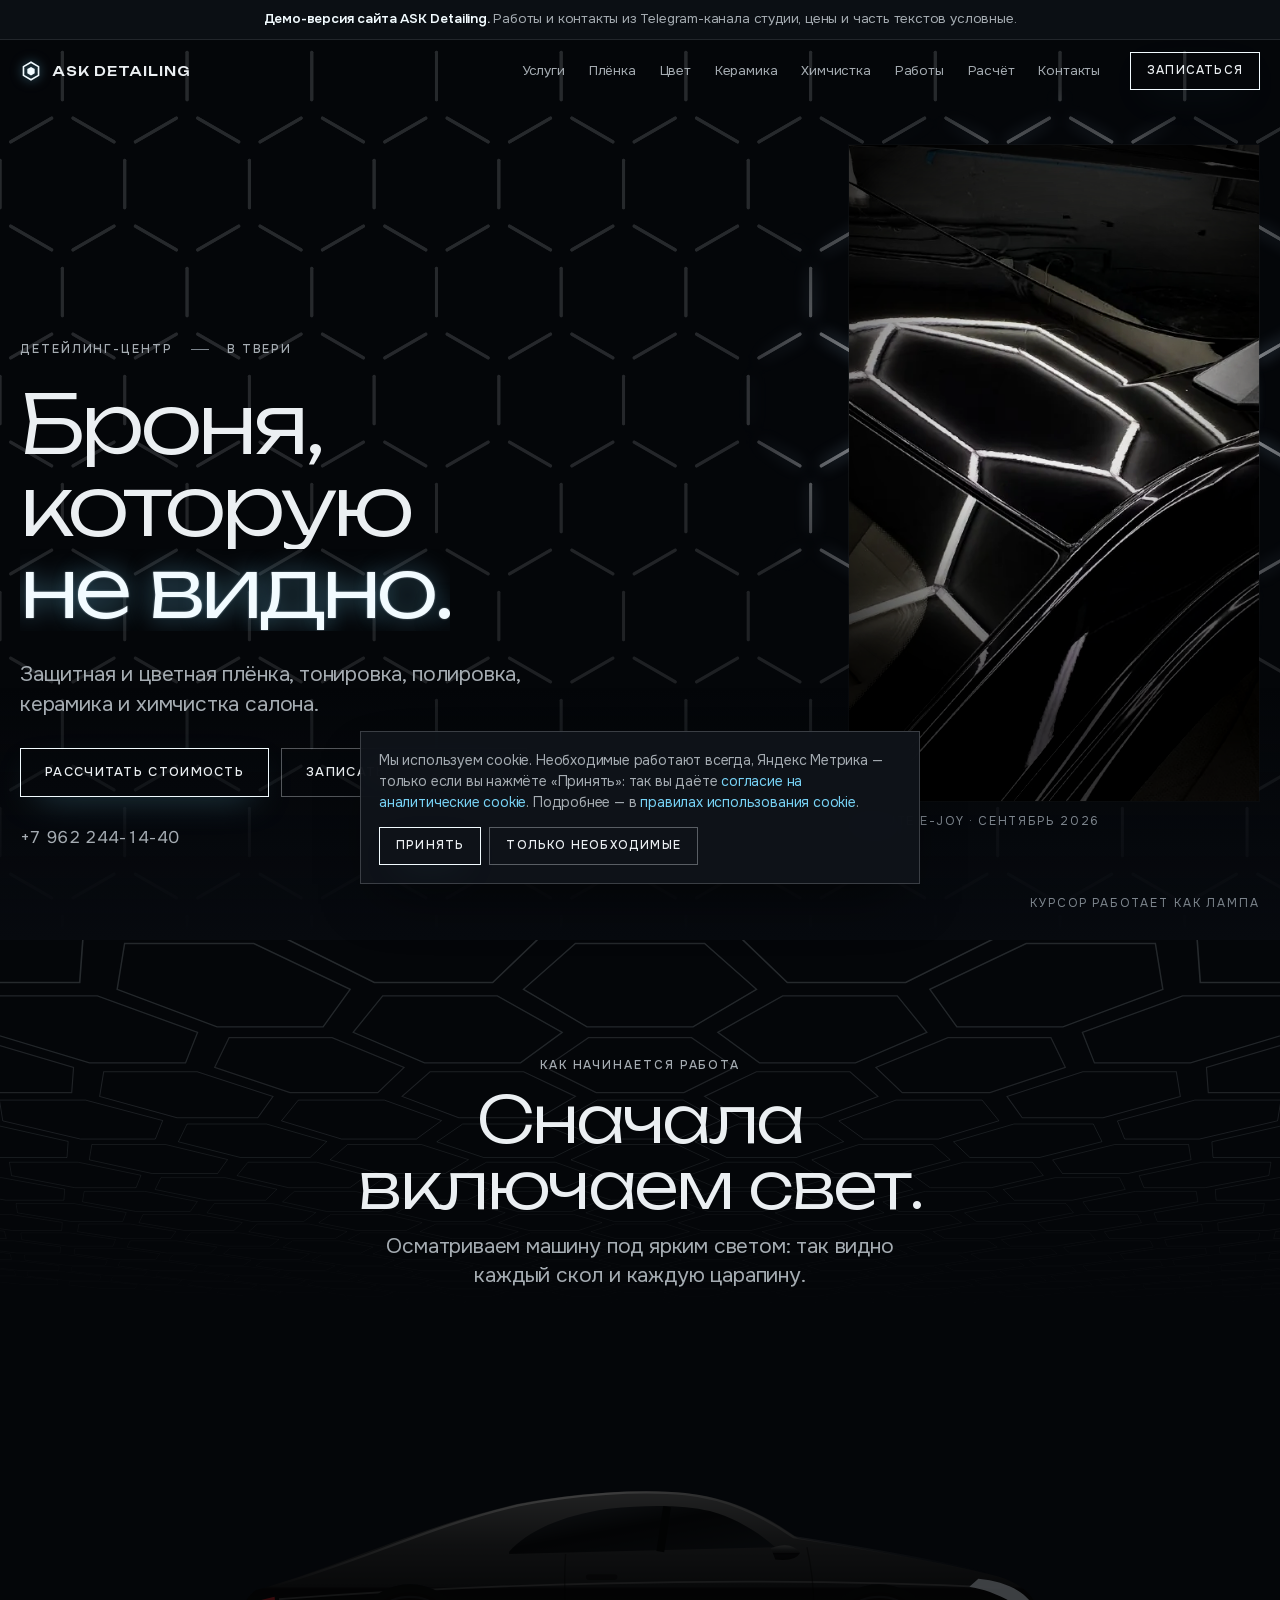
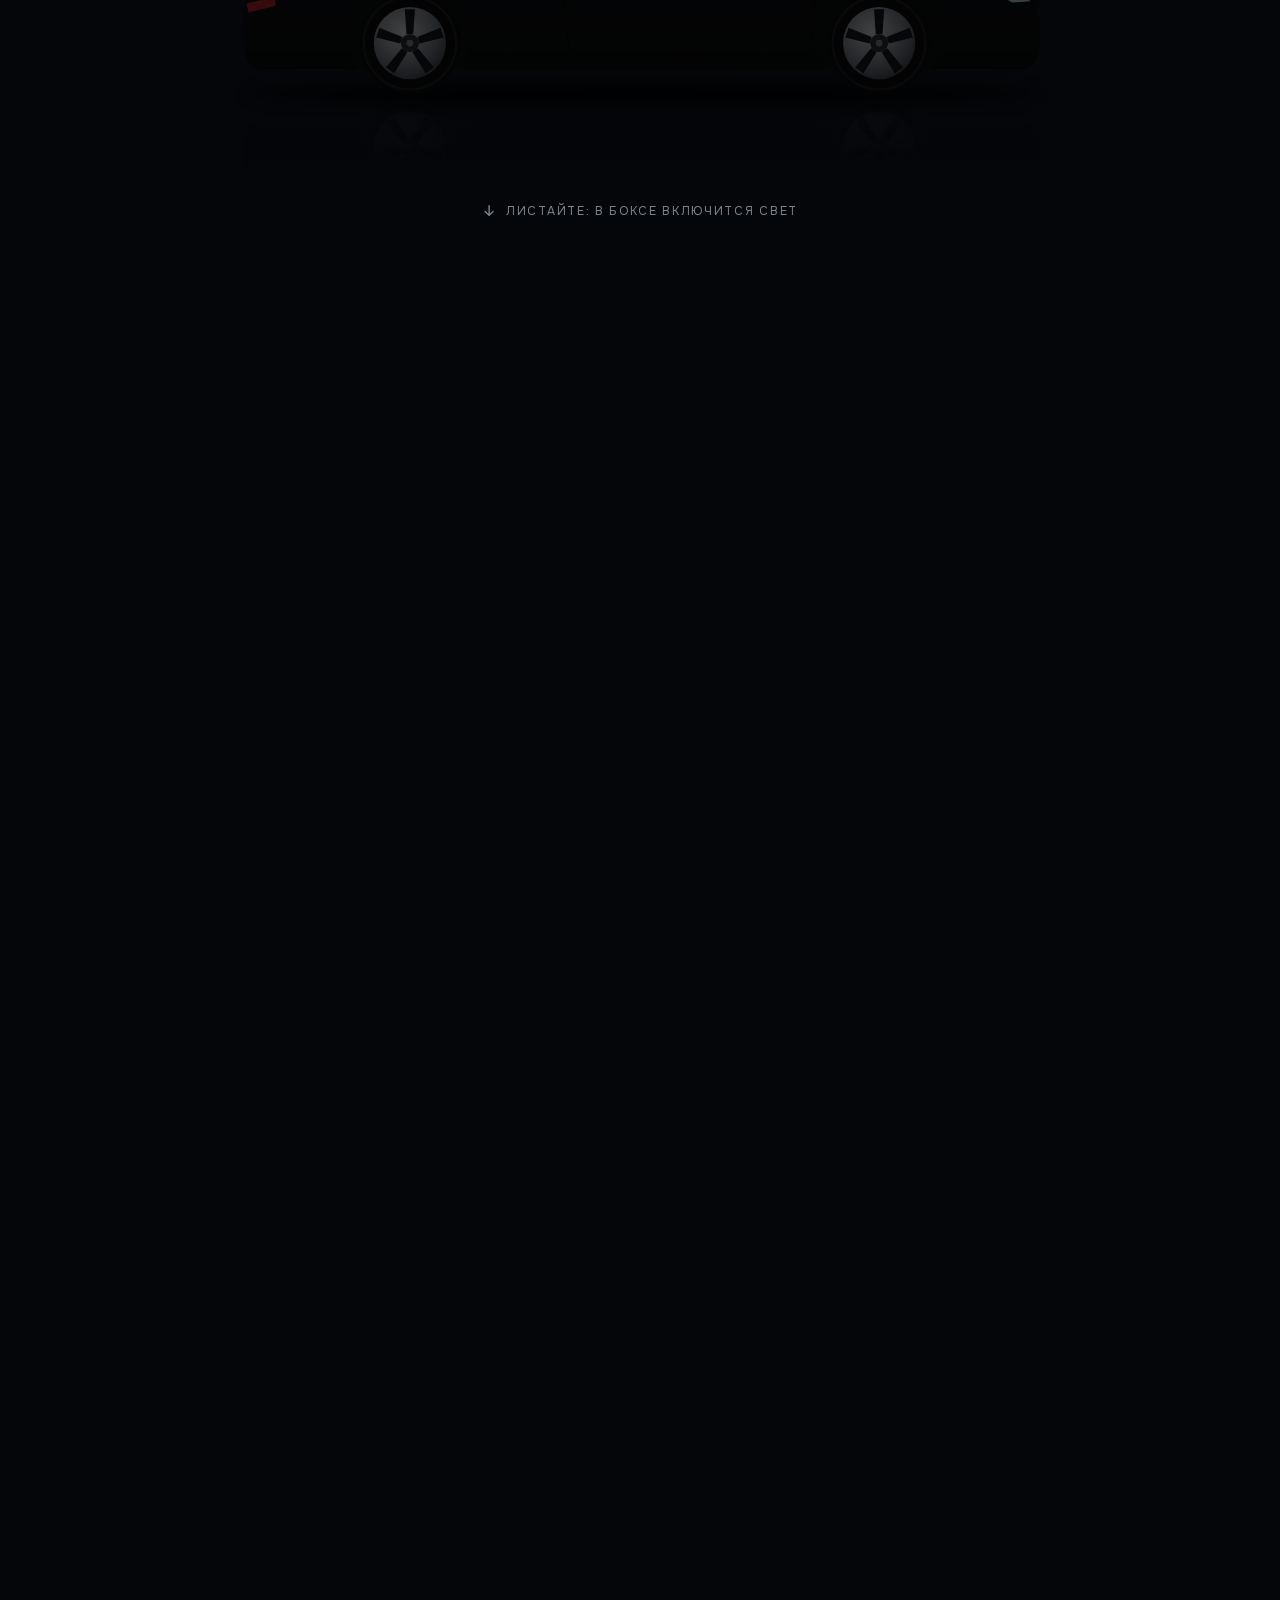
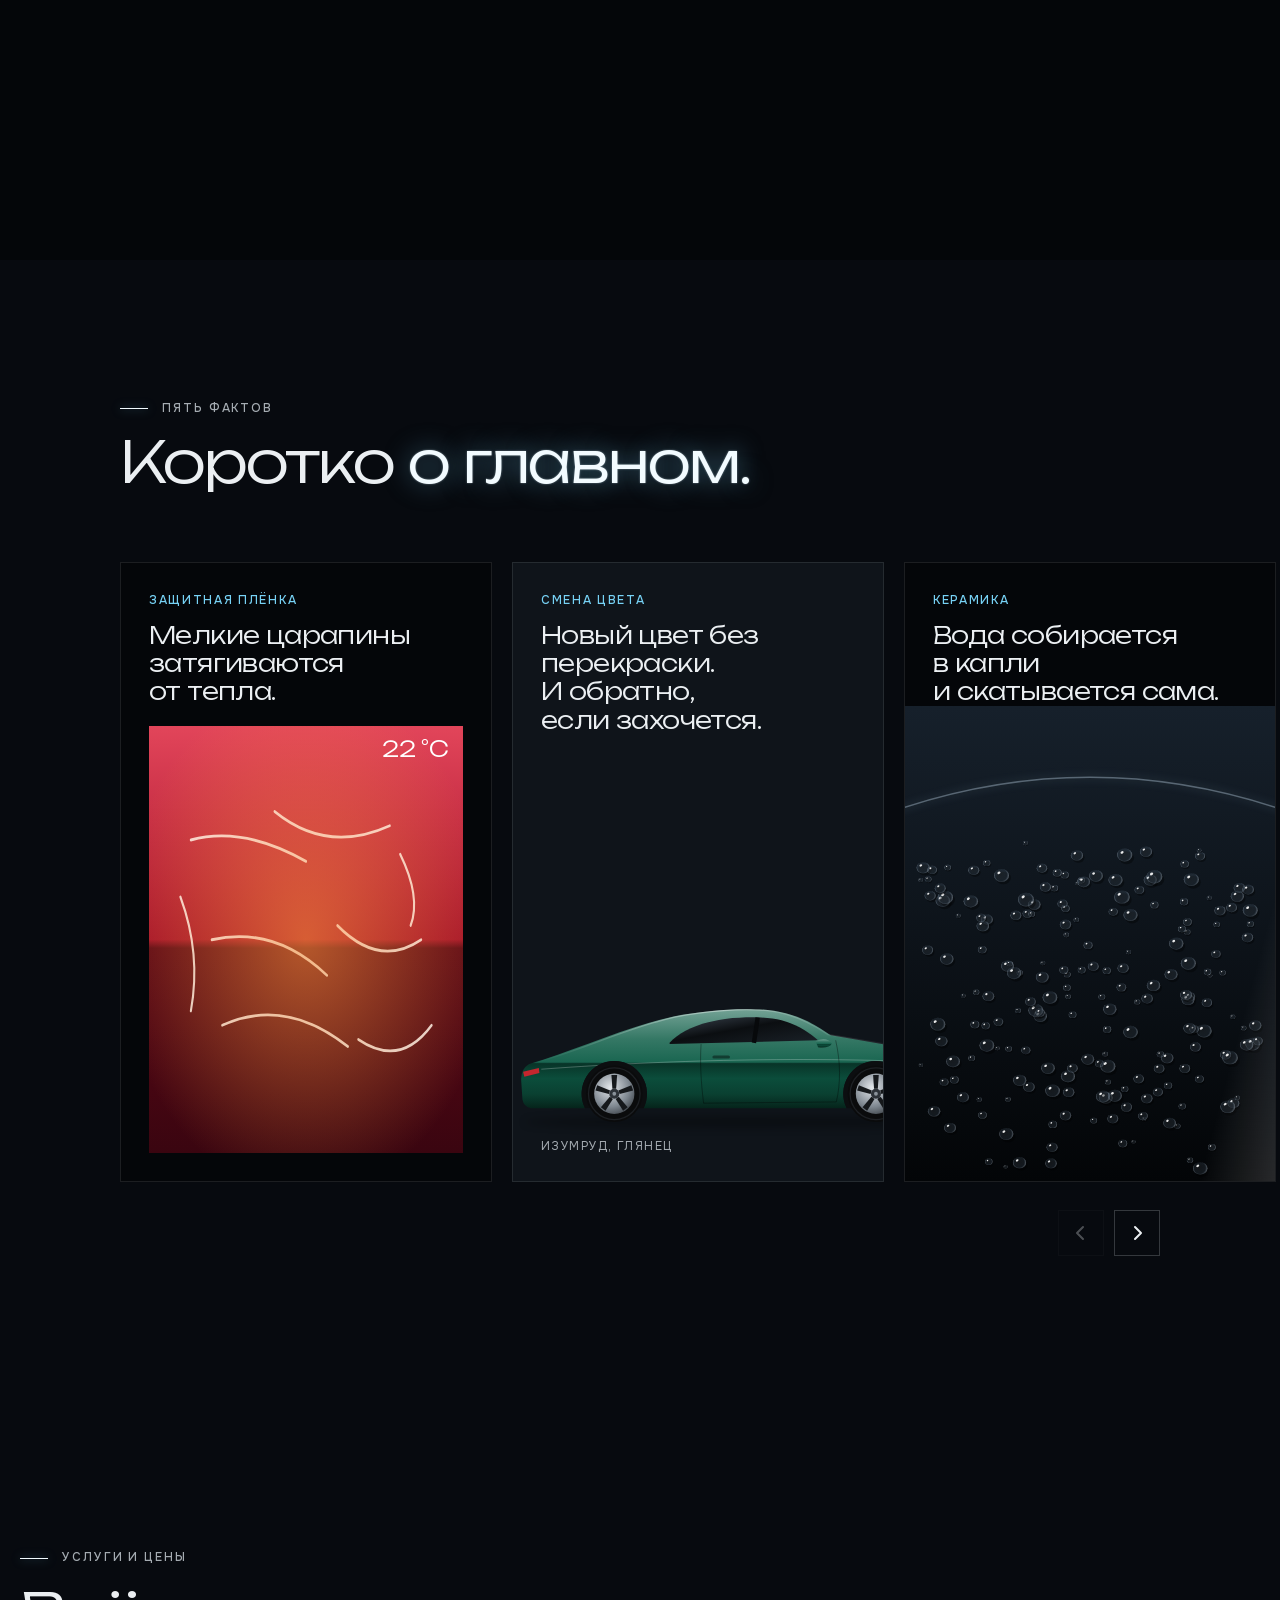
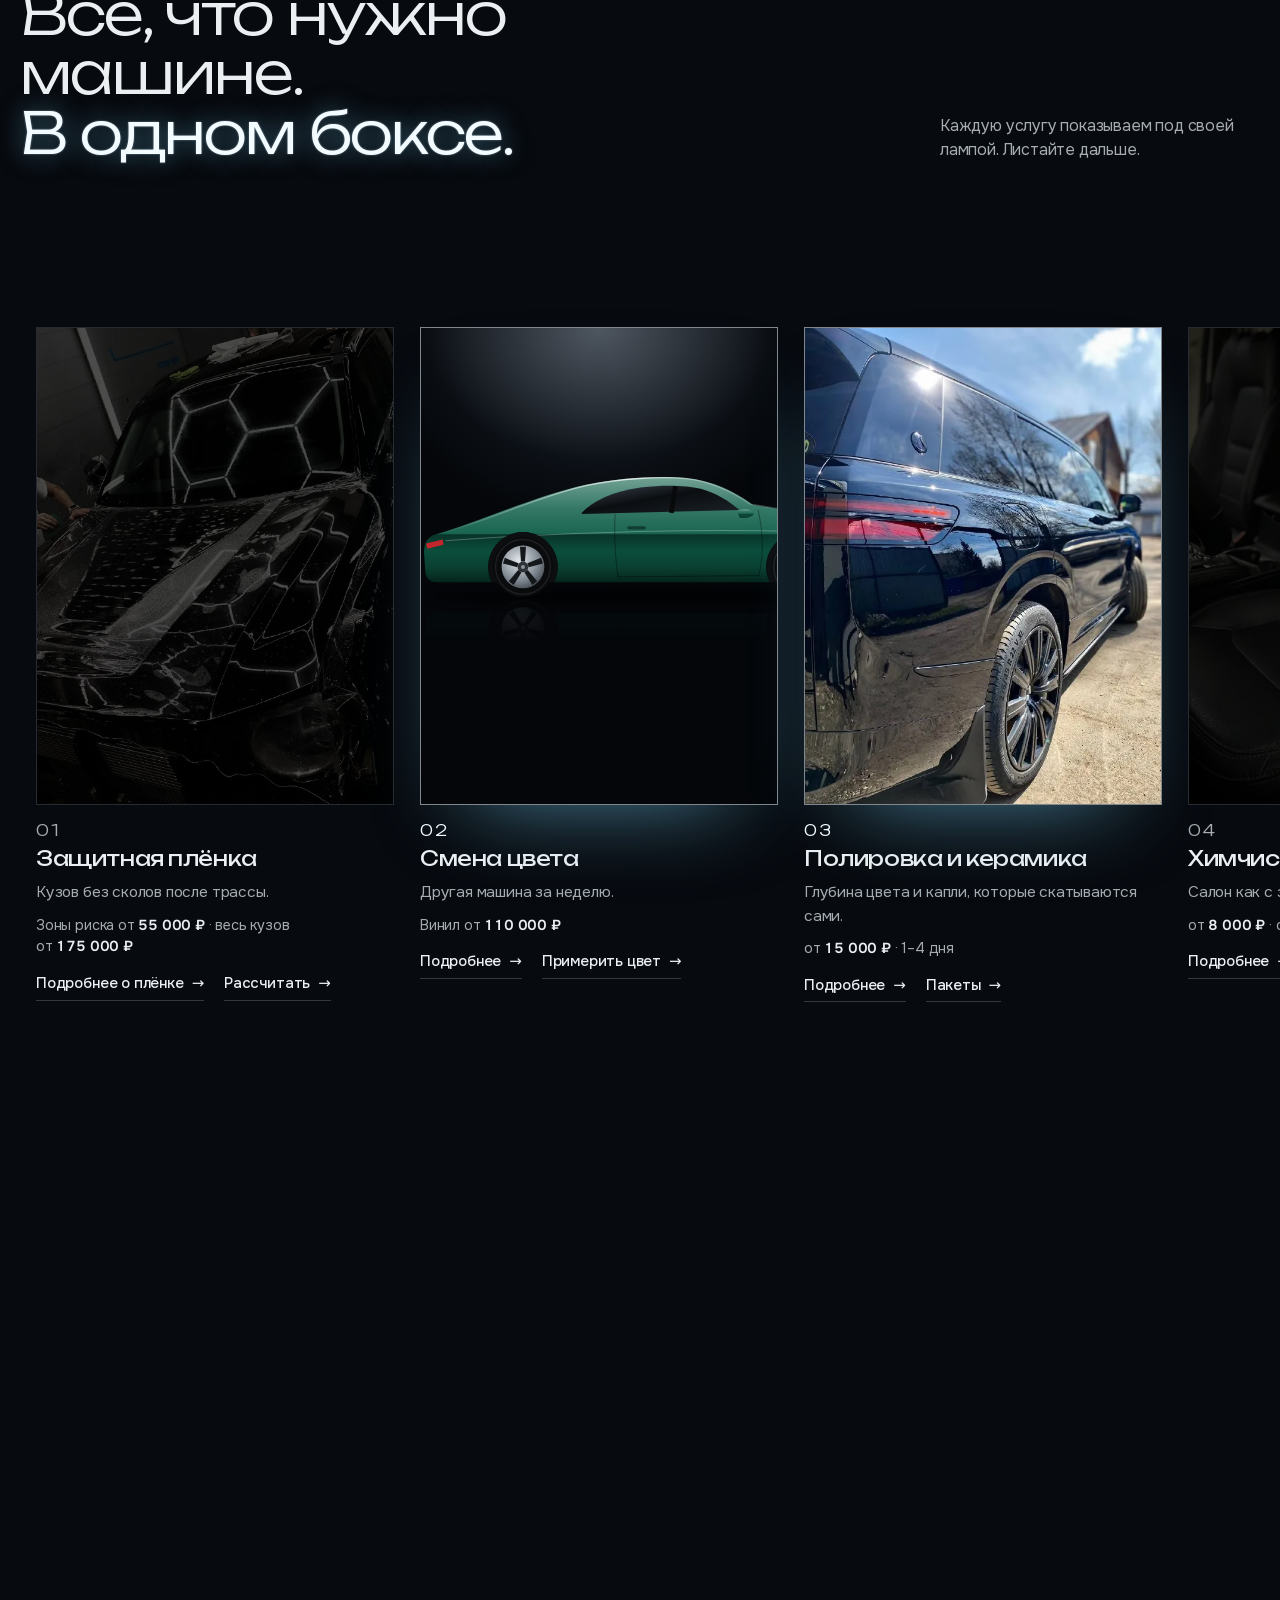
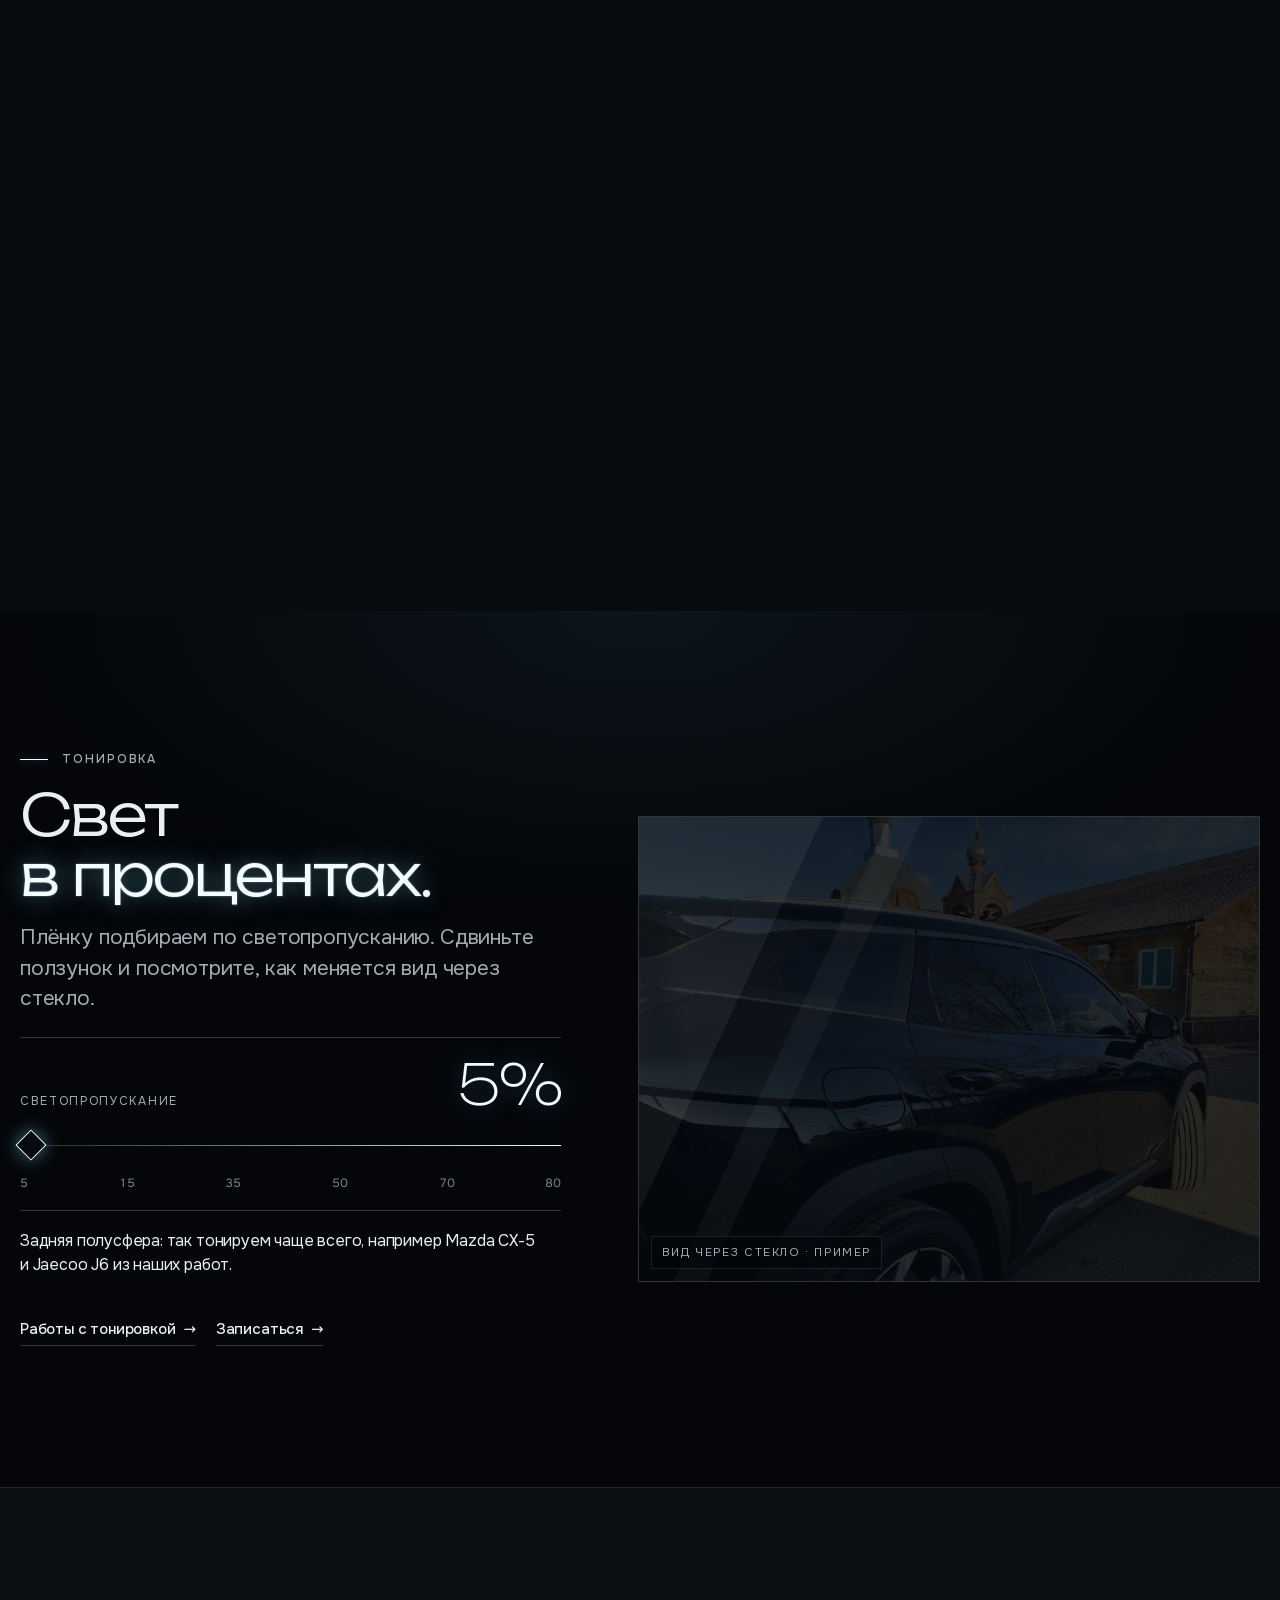
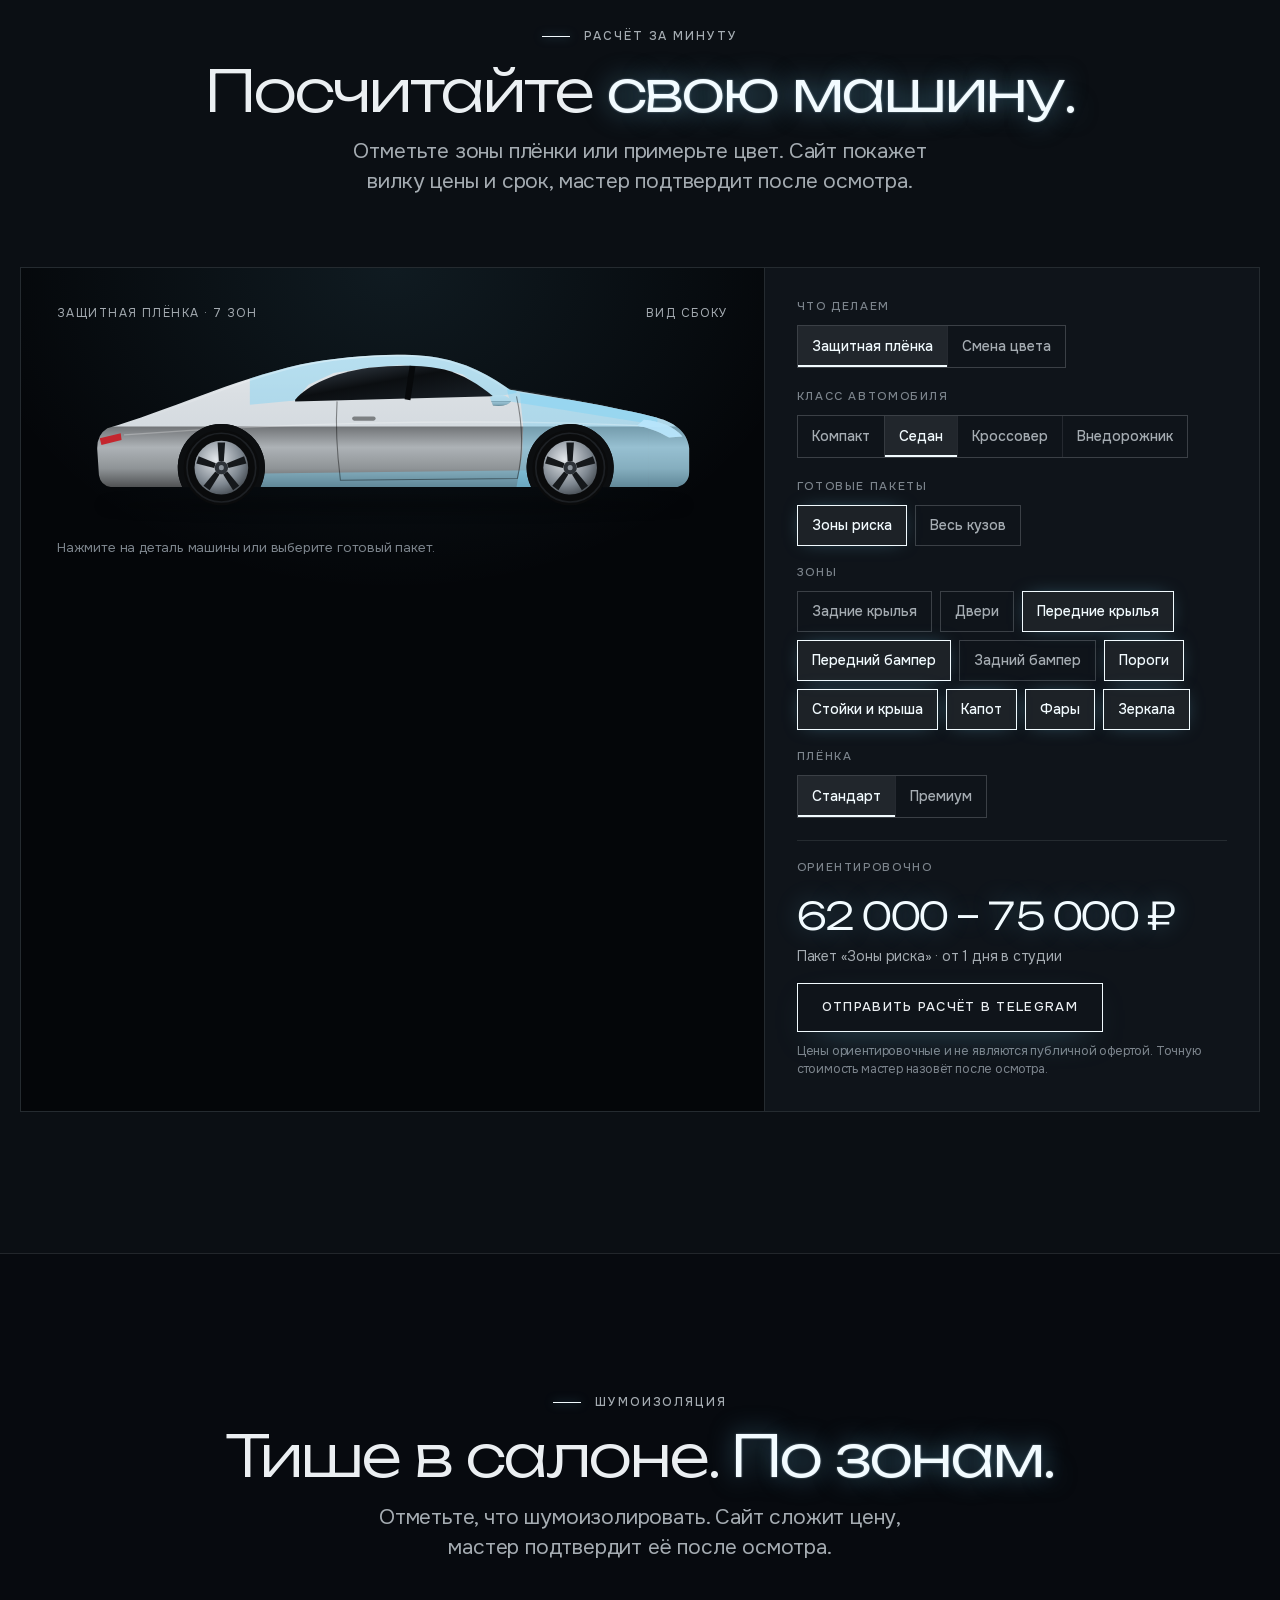
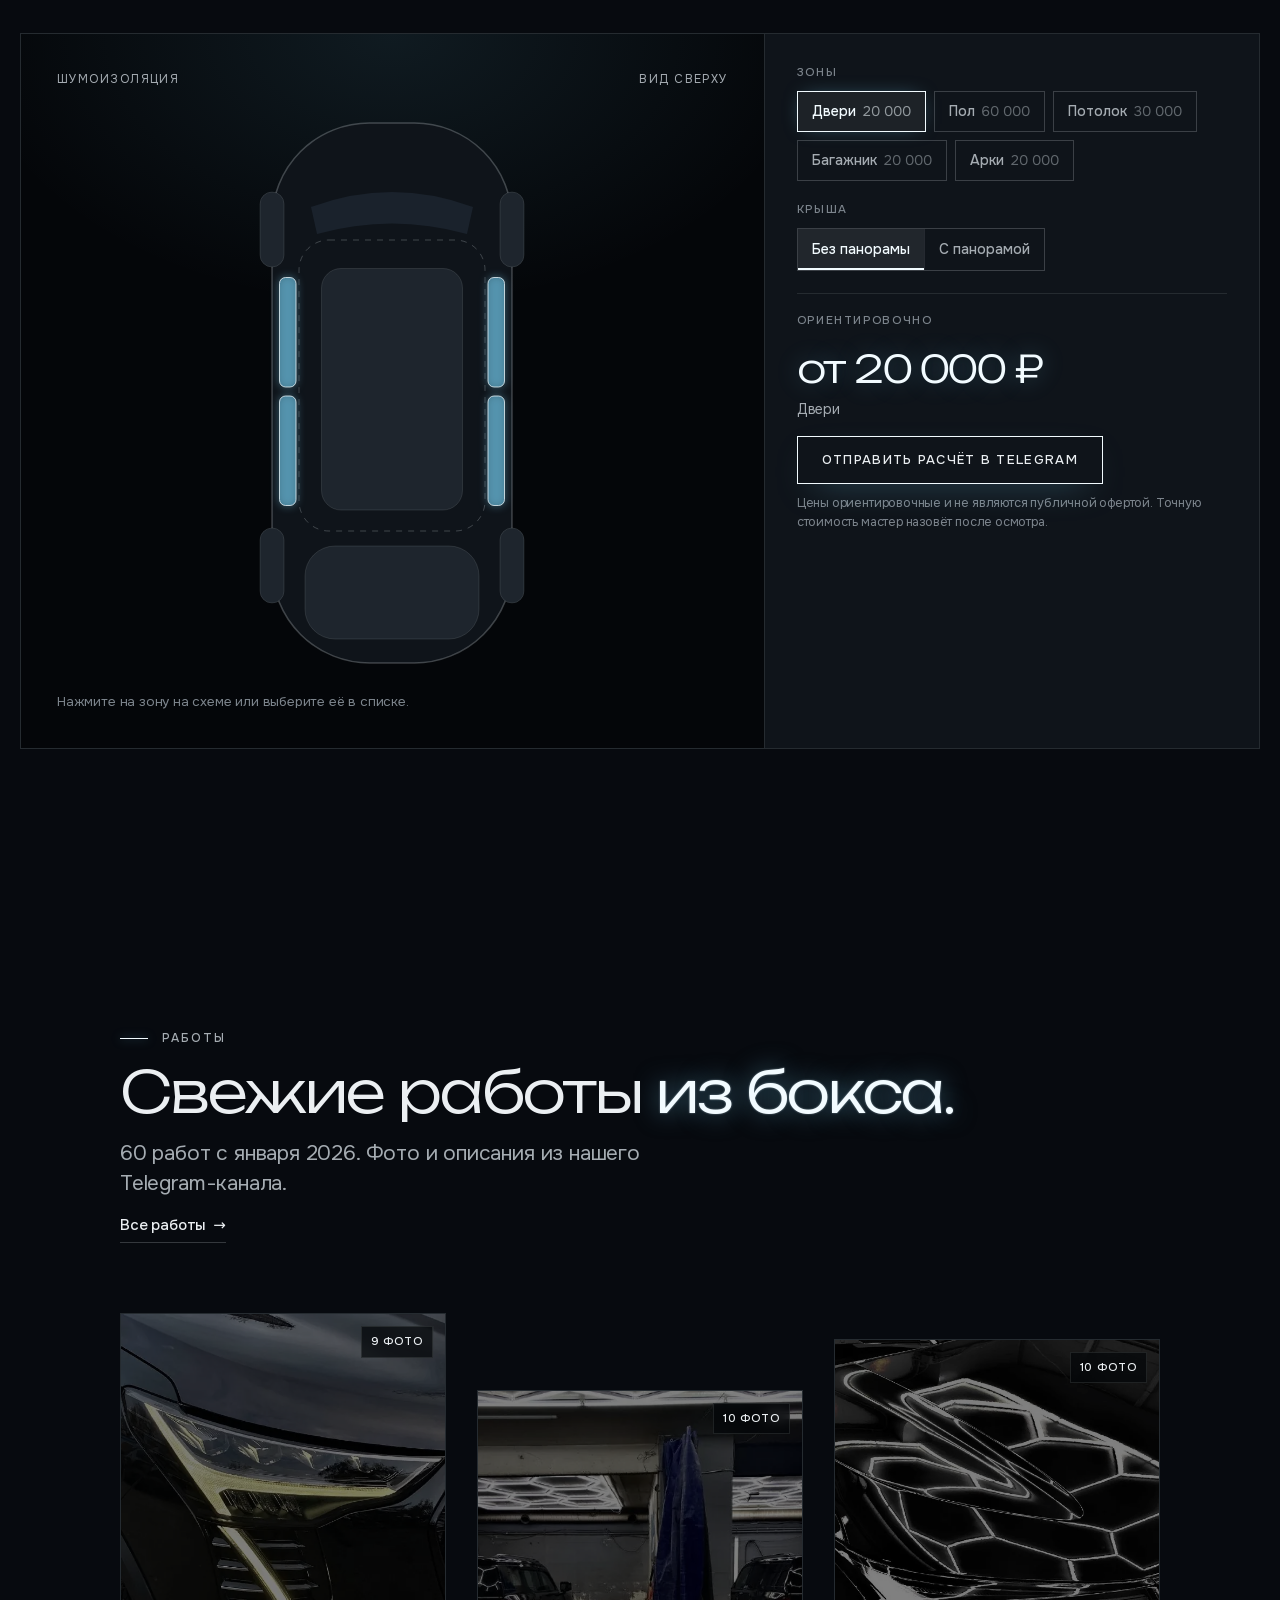
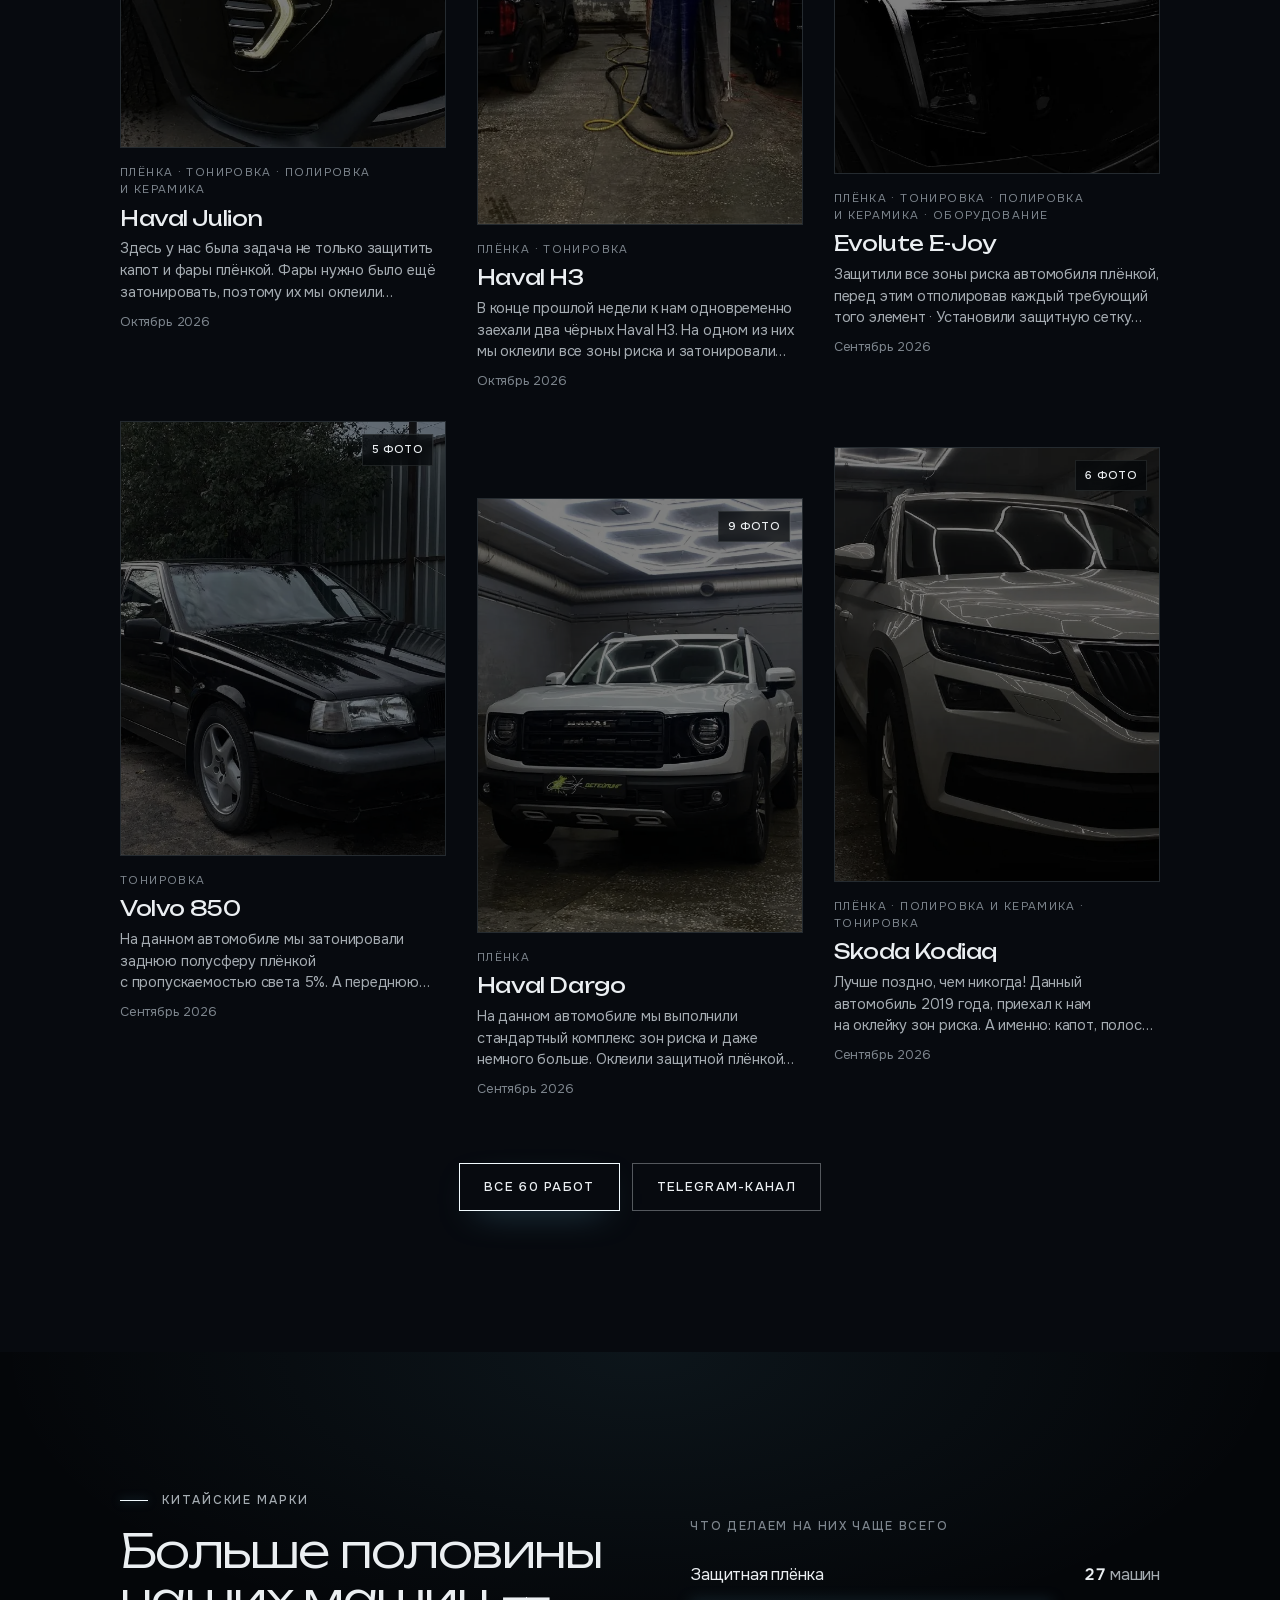
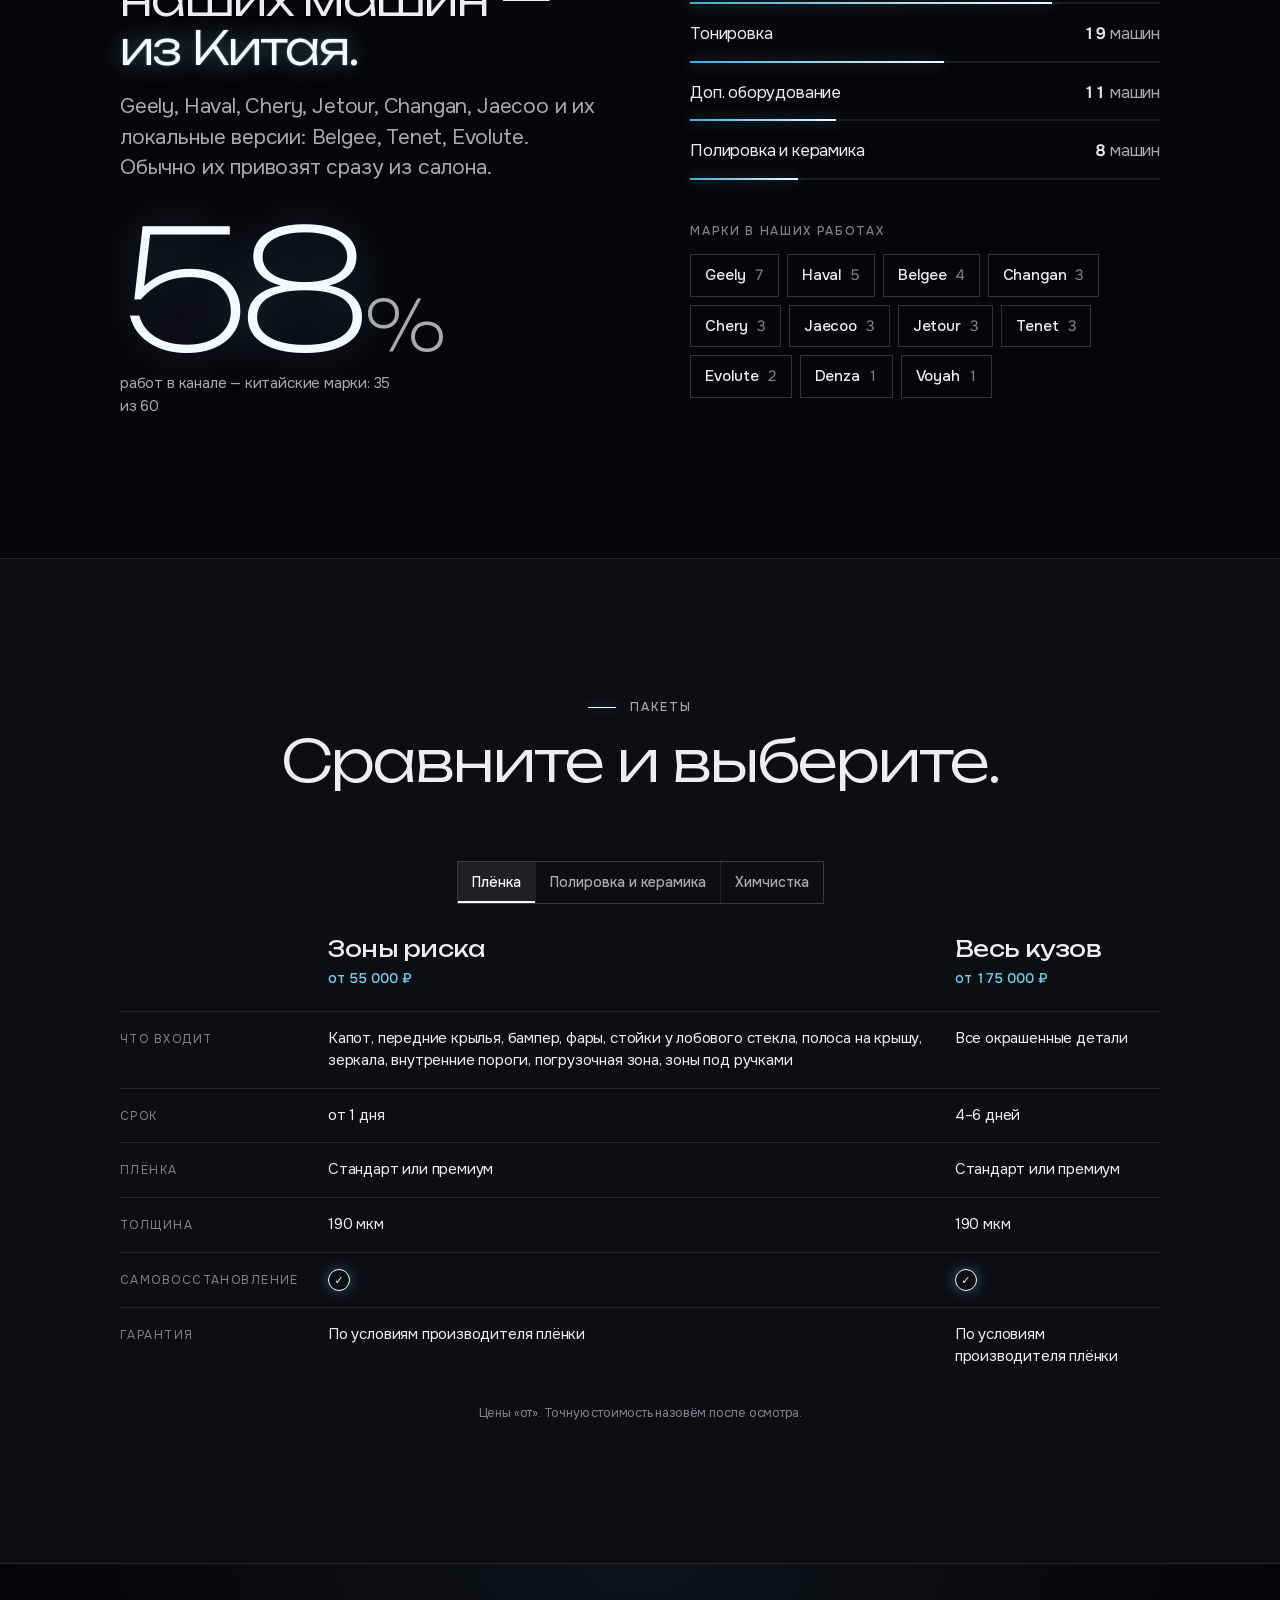
==== commit 1a5804d8: "Прайс студии, шумоизоляция, мойка и VK Цены плёнки по пакетам и деталям, винил, полировка с керамико" ====
--- a/index.html
+++ b/index.html
@@ -21,9 +21,9 @@
 <meta property="og:description" content="ASK Detailing, детейлинг в Твери: защитная плёнка, тонировка, полировка и керамика, химчистка, антихром и доп. оборудование. Работы с фото и расчёт стоимости онлайн.">
 <link rel="preload" href="css/fonts/onest-cyrillic.woff2" as="font" type="font/woff2" crossorigin>
 <link rel="preload" href="css/fonts/unbounded-cyrillic.woff2" as="font" type="font/woff2" crossorigin>
-<link rel="stylesheet" href="css/site.css?v=0502b03c">
+<link rel="stylesheet" href="css/site.css?v=fd3a3b3f">
 <script>document.documentElement.classList.add('js');try{if(sessionStorage.getItem('ask-ld')||location.hash)document.documentElement.classList.add('ld-seen')}catch(e){document.documentElement.classList.add('ld-seen')}</script>
-<script type="application/ld+json">{"@context":"https://schema.org","@type":"AutomotiveBusiness","name":"ASK Detailing","description":"Детейлинг в Твери: защитная плёнка, тонировка, полировка и керамика, химчистка, антихром и доп. оборудование.","telephone":["+7 962 244-14-40","+7 920 178-07-08"],"address":{"@type":"PostalAddress","streetAddress":"ул. 4-я Красной Слободы, 26а","addressLocality":"Тверь","addressCountry":"RU"},"sameAs":["https://t.me/askdetailing","https://t.me/Kirill_ASK_Detailing"]}</script>
+<script type="application/ld+json">{"@context":"https://schema.org","@type":"AutomotiveBusiness","name":"ASK Detailing","description":"Детейлинг в Твери: защитная плёнка, тонировка, полировка и керамика, химчистка, антихром и доп. оборудование.","telephone":["+7 962 244-14-40","+7 920 178-07-08"],"address":{"@type":"PostalAddress","streetAddress":"ул. 4-я Красной Слободы, 26а","addressLocality":"Тверь","addressCountry":"RU"},"sameAs":["https://t.me/askdetailing","https://t.me/Kirill_ASK_Detailing","https://vk.ru/club202901436"]}</script>
 
 </head>
 <body>
@@ -56,6 +56,7 @@
     <li><a href="smena-cveta.html">Смена цвета</a></li>
     <li><a href="polirovka-i-keramika.html">Полировка и керамика</a></li>
     <li><a href="himchistka.html">Химчистка салона</a></li>
+    <li><a href="#noise">Шумоизоляция</a></li>
     <li><a href="#calc">Расчёт стоимости</a></li>
     <li><a href="raboty.html">Работы</a></li>
     <li><a href="#compare">Пакеты</a></li>
@@ -104,7 +105,7 @@
         <p class="hs-title">Камни с трассы М11 остаются на плёнке.</p>
         <p class="hs-sub">А лак под ней остаётся заводским.</p>
         <div class="hs-stats">
-          <div><b data-pre="≈" data-to="200">≈200</b><span>мкм — толщина премиальной плёнки</span></div>
+          <div><b data-to="190">190</b><span>мкм — толщина плёнки, которую мы клеим</span></div>
           <div><b data-pre="до " data-to="12">до 12</b><span>лет гарантии у производителей плёнок</span></div>
           <div><b data-to="60" data-suf=" °C">60 °C</b><span>достаточно, чтобы мелкие царапины затянулись</span></div>
         </div>
@@ -167,7 +168,7 @@
       <ul class="srv-track">
         <li class="panel">
           <figure><img src="img/works/373/02.webp" alt="Мастер работает с плёнкой на капоте чёрного Haval H3 под лампами бокса" width="600" height="800" loading="lazy" decoding="async"></figure>
-          <div class="pt"><p class="pt-n">01</p><h3>Защитная плёнка</h3><p>Кузов без сколов после трассы.</p><p class="price">Передняя часть от <b>60 000 ₽</b> · весь кузов от <b>195 000 ₽</b></p>
+          <div class="pt"><p class="pt-n">01</p><h3>Защитная плёнка</h3><p>Кузов без сколов после трассы.</p><p class="price">Зоны риска от <b>55 000 ₽</b> · весь кузов от <b>175 000 ₽</b></p>
             <div class="links"><a class="more" href="zashchitnaya-plenka.html">Подробнее о плёнке</a><a class="more" href="#calc">Рассчитать</a></div></div>
         </li>
         <li class="panel">
@@ -177,7 +178,7 @@
         </li>
         <li class="panel">
           <figure><img src="img/works/163/02.webp" alt="Denza после полировки и керамики" width="600" height="800" loading="lazy" decoding="async"></figure>
-          <div class="pt"><p class="pt-n">03</p><h3>Полировка и керамика</h3><p>Глубина цвета и капли, которые скатываются сами.</p><p class="price">от <b>25 000 ₽</b> · 1–3 дня</p>
+          <div class="pt"><p class="pt-n">03</p><h3>Полировка и керамика</h3><p>Глубина цвета и капли, которые скатываются сами.</p><p class="price">от <b>15 000 ₽</b> · 1–4 дня</p>
             <div class="links"><a class="more" href="polirovka-i-keramika.html">Подробнее</a><a class="more" href="#compare">Пакеты</a></div></div>
         </li>
         <li class="panel">
@@ -186,23 +187,41 @@
             <div class="links"><a class="more" href="himchistka.html">Подробнее</a><a class="more" href="#compare">Пакеты</a></div></div>
         </li>
         <li class="panel">
+          <figure><img src="img/works/9/03.webp" alt="Чёрный Citroen Traveller после комплексной мойки кузова" width="600" height="800" loading="lazy" decoding="async"></figure>
+          <div class="pt"><p class="pt-n">05</p><h3>Мойка</h3><p>Комплексная мойка: кузов, битум, металлические вкрапления, подкапотное пространство.</p><p class="price">Прайс уточняем — цену назовём при записи.</p>
+            <div class="links"><a class="more" href="https://t.me/Kirill_ASK_Detailing" target="_blank" rel="noopener" data-tg="Здравствуйте! Пишу с сайта ASK Detailing. Хочу записаться на мойку.">Записаться</a></div></div>
+        </li>
+        <li class="panel">
           <figure><img src="img/works/210/01.webp" alt="Jaecoo J6 с тонированной задней полусферой" width="600" height="800" loading="lazy" decoding="async"></figure>
-          <div class="pt"><p class="pt-n">05</p><h3>Тонировка</h3><p>Приватность сзади, прохлада спереди.</p><p class="price">от <b>5 000 ₽</b> · задняя полусфера</p>
+          <div class="pt"><p class="pt-n">06</p><h3>Тонировка</h3><p>Приватность сзади, прохлада спереди.</p><p class="price">от <b>5 000 ₽</b> · задняя полусфера</p>
             <div class="links"><a class="more" href="#tint">Светопропускание</a><a class="more" href="raboty.html#f=tint">Работы</a></div></div>
         </li>
         <li class="panel">
+          <figure><div class="p-noise" role="img" aria-label="Схема шумоизоляции: двери, пол, арки и багажник"><svg viewBox="0 0 400 760" aria-hidden="true">
+            <rect class="body" x="40" y="20" width="320" height="720" rx="130" stroke-width="2"/>
+            <path class="wind" d="M92 132Q200 92 308 132L300 168Q200 140 100 168Z"/>
+            <g class="nz on" data-zone="arches"><rect x="24" y="112" width="32" height="100" rx="16"/><rect x="344" y="112" width="32" height="100" rx="16"/><rect x="24" y="560" width="32" height="100" rx="16"/><rect x="344" y="560" width="32" height="100" rx="16"/></g>
+            <g class="nz" data-zone="roof"><rect x="76" y="176" width="248" height="388" rx="40" stroke-width="3" stroke-dasharray="8 8"/></g>
+            <g class="nz on" data-zone="floor"><rect x="106" y="214" width="188" height="322" rx="26"/></g>
+            <g class="nz on" data-zone="doors"><rect x="50" y="226" width="22" height="146" rx="8"/><rect x="50" y="384" width="22" height="146" rx="8"/><rect x="328" y="226" width="22" height="146" rx="8"/><rect x="328" y="384" width="22" height="146" rx="8"/></g>
+            <g class="nz on" data-zone="trunk"><rect x="84" y="584" width="232" height="124" rx="40"/></g>
+          </svg></div></figure>
+          <div class="pt"><p class="pt-n">07</p><h3>Шумоизоляция</h3><p>Двери, пол, потолок, багажник и арки — по отдельности или вместе.</p><p class="price">от <b>10 000 ₽</b> за зону</p>
+            <div class="links"><a class="more" href="#noise">Посчитать</a></div></div>
+        </li>
+        <li class="panel">
           <figure><img src="img/works/200/03.webp" alt="Решётка радиатора Jetour Dashing с защитной сеткой" width="600" height="800" loading="lazy" decoding="async"></figure>
-          <div class="pt"><p class="pt-n">06</p><h3>Доп. оборудование</h3><p>Сетка в бампер, регистратор, дефлекторы.</p><p class="price">от <b>3 000 ₽</b></p>
+          <div class="pt"><p class="pt-n">08</p><h3>Доп. оборудование</h3><p>Сетка в бампер, регистратор, дефлекторы.</p><p class="price">от <b>3 000 ₽</b></p>
             <div class="links"><a class="more" href="raboty.html#f=equip">Смотреть работы</a></div></div>
         </li>
         <li class="panel">
           <figure><img src="img/works/200/09.webp" alt="Чёрный глянец на стойках Jetour Dashing вместо хрома" width="600" height="800" loading="lazy" decoding="async"></figure>
-          <div class="pt"><p class="pt-n">07</p><h3>Антихром и стайлинг</h3><p>Хром — в чёрный глянец. Без перекраски.</p><p class="price">от <b>5 000 ₽</b></p>
+          <div class="pt"><p class="pt-n">09</p><h3>Антихром и стайлинг</h3><p>Хром — в чёрный глянец. Без перекраски.</p><p class="price">от <b>5 000 ₽</b></p>
             <div class="links"><a class="more" href="raboty.html#f=style">Смотреть работы</a></div></div>
         </li>
         <li class="panel">
           <figure><img src="img/works/226/01.webp" alt="Красный Jeep Wrangler после полировки и оклейки плёнкой" width="600" height="800" loading="lazy" decoding="async"></figure>
-          <div class="pt"><p class="pt-n">08</p><h3>Сложные проекты</h3><p>Салон, шильдики и особые задачи.</p><p class="price">Оценим по фото и предложим решение.</p>
+          <div class="pt"><p class="pt-n">10</p><h3>Сложные проекты</h3><p>Салон, шильдики и особые задачи.</p><p class="price">Оценим по фото и предложим решение.</p>
             <div class="links"><a class="more" href="#contacts">Прислать фото</a></div></div>
         </li>
       </ul>
@@ -255,9 +274,43 @@
         </div>
         <div class="calc-total">
           <span class="flabel">Ориентировочно</span>
-          <div class="calc-price" id="calcPrice" aria-live="polite">77 000 – 89 000 ₽</div>
-          <div class="calc-meta" id="calcMeta">5 зон · 2 дня в студии</div>
+          <div class="calc-price" id="calcPrice" aria-live="polite">—</div>
+          <div class="calc-meta" id="calcMeta"></div>
           <a class="btn primary" id="calcSend" href="https://t.me/Kirill_ASK_Detailing" target="_blank" rel="noopener">Отправить расчёт в Telegram</a>
+          <p class="calc-fine">Цены ориентировочные и не являются публичной офертой. Точную стоимость мастер назовёт после осмотра.</p>
+        </div>
+      </div>
+    </div>
+  </div>
+</section>
+
+<section class="band" id="noise" aria-labelledby="ns-title">
+  <div class="wrap wide">
+    <div class="band-head center"><p class="eyebrow">Шумоизоляция</p><h2 id="ns-title">Тише в салоне. <span class="lit">По зонам.</span></h2><p class="lead">Отметьте, что шумоизолировать. Сайт сложит цену, мастер подтвердит её после осмотра.</p></div>
+    <div class="calc ns-calc">
+      <div class="calc-view"><div class="calc-stick">
+        <div class="calc-cap"><span>Шумоизоляция</span><span>Вид сверху</span></div>
+        <div class="ns-car">
+          <svg viewBox="0 0 400 760" aria-hidden="true">
+            <rect class="body" x="40" y="20" width="320" height="720" rx="130" stroke-width="2"/>
+            <path class="wind" d="M92 132Q200 92 308 132L300 168Q200 140 100 168Z"/>
+            <g class="nz" data-zone="arches"><rect x="24" y="112" width="32" height="100" rx="16"/><rect x="344" y="112" width="32" height="100" rx="16"/><rect x="24" y="560" width="32" height="100" rx="16"/><rect x="344" y="560" width="32" height="100" rx="16"/></g>
+            <g class="nz" data-zone="roof"><rect x="76" y="176" width="248" height="388" rx="40" stroke-width="3" stroke-dasharray="8 8"/></g>
+            <g class="nz" data-zone="floor"><rect x="106" y="214" width="188" height="322" rx="26"/></g>
+            <g class="nz" data-zone="doors"><rect x="50" y="226" width="22" height="146" rx="8"/><rect x="50" y="384" width="22" height="146" rx="8"/><rect x="328" y="226" width="22" height="146" rx="8"/><rect x="328" y="384" width="22" height="146" rx="8"/></g>
+            <g class="nz" data-zone="trunk"><rect x="84" y="584" width="232" height="124" rx="40"/></g>
+          </svg>
+        </div>
+        <p class="calc-note">Нажмите на зону на схеме или выберите её в списке.</p>
+      </div></div>
+      <div class="calc-panel">
+        <div><span class="flabel">Зоны</span><div class="chips" id="nsZ"></div></div>
+        <div><span class="flabel">Крыша</span><div class="seg" data-g="roofType" role="group" aria-label="Крыша"><button type="button" data-v="solid" aria-pressed="true">Без панорамы</button><button type="button" data-v="pano" aria-pressed="false">С панорамой</button></div></div>
+        <div class="calc-total">
+          <span class="flabel">Ориентировочно</span>
+          <div class="calc-price" id="nsPrice" aria-live="polite">—</div>
+          <div class="calc-meta" id="nsMeta"></div>
+          <a class="btn primary" id="nsSend" href="https://t.me/Kirill_ASK_Detailing" target="_blank" rel="noopener">Отправить расчёт в Telegram</a>
           <p class="calc-fine">Цены ориентировочные и не являются публичной офертой. Точную стоимость мастер назовёт после осмотра.</p>
         </div>
       </div>
@@ -327,9 +380,9 @@
 <section class="band mist" id="compare" aria-labelledby="cmp-title">
   <div class="wrap">
     <div class="band-head center"><p class="eyebrow">Пакеты</p><h2 id="cmp-title">Сравните и выберите.</h2></div>
-    <div class="cmp-head"><div class="seg" role="group" aria-label="Услуга"><button type="button" data-v="ppf" aria-pressed="true">Плёнка</button><button type="button" data-v="cer" aria-pressed="false">Керамика</button><button type="button" data-v="dry" aria-pressed="false">Химчистка</button></div></div>
+    <div class="cmp-head"><div class="seg" role="group" aria-label="Услуга"><button type="button" data-v="ppf" aria-pressed="true">Плёнка</button><button type="button" data-v="pol" aria-pressed="false">Полировка и керамика</button><button type="button" data-v="dry" aria-pressed="false">Химчистка</button></div></div>
     <div class="cmp-scroll"></div>
-    <p class="calc-fine cmp-note">Цены «от» для седана. Точную стоимость назовём после осмотра.</p>
+    <p class="calc-fine cmp-note">Цены «от». Точную стоимость назовём после осмотра.</p>
   </div>
 </section>
 
@@ -371,7 +424,7 @@
       <details><summary>Сколько служит защитная плёнка?</summary><p>Зависит от плёнки и условий эксплуатации. На премиальные плёнки производители дают гарантию до 10–12 лет. Срок и условия гарантии назовём для выбранной плёнки до начала работ.</p></details>
       <details><summary>Плёнку можно снять без следов?</summary><p>Да, качественная плёнка снимается без вреда для заводского лака. Если машина перекрашивалась, сначала проверим толщину покрытия и предупредим о рисках.</p></details>
       <details><summary>Чем винил отличается от цветного полиуретана?</summary><p>Винил тоньше и дешевле, его выбирают для смены цвета на несколько лет. Цветной полиуретан толще, лучше защищает от сколов и затягивает мелкие царапины, но стоит дороже.</p></details>
-      <details><summary>Сколько длится работа?</summary><p>Химчистка занимает от нескольких часов, тонировка — от пары часов, керамика — 1–3 дня, плёнка на переднюю часть и зоны риска — 2–3 дня, весь кузов — около недели. Точный срок назовём в смете.</p></details>
+      <details><summary>Сколько длится работа?</summary><p>Химчистка занимает от нескольких часов, тонировка — от пары часов, керамика — 1–2 дня, керамика с полировкой — до 3–4 дней. Плёнка на зоны риска — от 1 дня, весь кузов — 4–6 дней. Точный срок назовём в смете.</p></details>
       <details><summary>Нужно ли полировать машину перед керамикой?</summary><p>Да. Керамика закрепляет состояние лака, поэтому перед нанесением убираем голограммы и мелкие царапины.</p></details>
       <details><summary>Как записаться?</summary><p>Позвоните по номеру +7 962 244-14-40 или напишите в Telegram, можно сразу с фото машины. Внизу страницы можно собрать сообщение: выберите услугу и машину, сайт откроет Telegram с готовым текстом, останется нажать «Отправить». Мастер ответит с вилкой цены и свободными датами.</p></details>
     </div>
@@ -390,7 +443,7 @@
           <a class="c-btn" href="https://t.me/Kirill_ASK_Detailing" target="_blank" rel="noopener" data-tg>Написать в Telegram</a>
           <a class="c-btn" href="https://t.me/askdetailing" target="_blank" rel="noopener">Канал с работами</a>
           <a class="c-btn" href="#" data-ph="Здесь будет ссылка на чат студии в MAX, если он есть.">MAX</a>
-          <a class="c-btn" href="#" data-ph="Здесь будет ссылка на группу VK, если она есть.">VK</a>
+          <a class="c-btn" href="https://vk.ru/club202901436" target="_blank" rel="noopener">VK</a>
         </div>
         <div class="c-map">
           <svg viewBox="0 0 400 225" preserveAspectRatio="xMidYMid slice" aria-hidden="true">
@@ -405,7 +458,7 @@
         <h3>Напишите нам в Telegram.</h3>
         <p class="note">Выберите услугу и машину — сообщение соберётся само. В Telegram останется нажать «Отправить».</p>
         <div class="fgrid">
-          <div class="field"><label for="fService">Услуга</label><select id="fService" name="service"><option value="">Пока не знаю</option><option value="ppf">Защитная плёнка</option><option value="wrap">Смена цвета</option><option value="ceramic">Полировка и керамика</option><option value="dry">Химчистка</option><option value="tint">Тонировка</option><option value="equip">Доп. оборудование</option><option value="style">Антихром и стайлинг</option><option value="other">Другое</option></select></div>
+          <div class="field"><label for="fService">Услуга</label><select id="fService" name="service"><option value="">Пока не знаю</option><option value="ppf">Защитная плёнка</option><option value="wrap">Смена цвета</option><option value="ceramic">Полировка и керамика</option><option value="dry">Химчистка</option><option value="wash">Мойка</option><option value="tint">Тонировка</option><option value="noise">Шумоизоляция</option><option value="equip">Доп. оборудование</option><option value="style">Антихром и стайлинг</option><option value="other">Другое</option></select></div>
           <div class="field"><label for="fCar">Машина</label><input id="fCar" name="car" placeholder="Марка, модель, год" autocomplete="off" maxlength="80"></div>
           <div class="field full"><label for="fNote">Комментарий</label><textarea id="fNote" name="note" placeholder="Что нужно сделать" maxlength="600"></textarea></div>
         </div>
@@ -425,8 +478,8 @@
 <footer class="foot">
   <div class="wrap">
     <div class="foot-cols">
-      <div><h4>Услуги</h4><ul><li><a href="zashchitnaya-plenka.html">Защитная плёнка</a></li><li><a href="smena-cveta.html">Смена цвета</a></li><li><a href="polirovka-i-keramika.html">Полировка и керамика</a></li><li><a href="himchistka.html">Химчистка</a></li></ul></div>
-      <div><h4>Студия</h4><ul><li><a href="raboty.html">Работы</a></li><li><a href="#reviews">Отзывы</a></li><li><a href="#faq">Вопросы</a></li><li><a href="#contacts">Контакты</a></li><li><a href="https://t.me/askdetailing" target="_blank" rel="noopener">Telegram-канал</a></li></ul></div>
+      <div><h4>Услуги</h4><ul><li><a href="zashchitnaya-plenka.html">Защитная плёнка</a></li><li><a href="smena-cveta.html">Смена цвета</a></li><li><a href="polirovka-i-keramika.html">Полировка и керамика</a></li><li><a href="himchistka.html">Химчистка</a></li><li><a href="#noise">Шумоизоляция</a></li></ul></div>
+      <div><h4>Студия</h4><ul><li><a href="raboty.html">Работы</a></li><li><a href="#reviews">Отзывы</a></li><li><a href="#faq">Вопросы</a></li><li><a href="#contacts">Контакты</a></li><li><a href="https://t.me/askdetailing" target="_blank" rel="noopener">Telegram-канал</a></li><li><a href="https://vk.ru/club202901436" target="_blank" rel="noopener">Группа VK</a></li></ul></div>
       <div><h4>Документы</h4><ul><li><a href="politika.html">Политика обработки персональных данных</a></li><li><a href="soglasie.html">Согласие на обработку персональных данных</a></li><li><a href="cookie.html">Использование cookie</a></li></ul></div>
     </div>
     <p>Цены на сайте ориентировочные и не являются публичной офертой. Точную стоимость мастер называет после осмотра.</p>
@@ -447,12 +500,12 @@
   <a href="#calc"><svg viewBox="0 0 24 24" aria-hidden="true"><rect x="5" y="3" width="14" height="18" rx="3" fill="none" stroke="currentColor" stroke-width="1.7"/><path d="M8 7h8M8 12h2M12 12h2M16 12h0M8 16h2M12 16h2" stroke="currentColor" stroke-width="1.7" stroke-linecap="round"/></svg><span>Расчёт</span></a>
 </nav>
 
-<script id="prices-data" type="application/json">{"_note":"Цены «от» в рублях. Сейчас условные, по мотивам открытых прайсов Твери. Замените на прайс студии и пересоберите сайт.","services":{"ppfImpact":60000,"ppfFull":195000,"wrap":110000,"dry":8000,"polish":25000,"colorPpf":285000,"tint":5000,"equip":3000,"style":5000},"ppfPacks":[{"id":"optics","name":"Оптика","parts":"Фары","zones":["head"],"days":"1 день","from":10000},{"id":"impact","name":"Передняя часть","parts":"Бампер, капот, передние крылья, фары","zones":["bumperF","hood","fenderF","head"],"days":"2 дня","from":60000},{"id":"risk","name":"Зоны риска","parts":"Вся передняя часть, зеркала, стойки, полоса на крышу, пороги, зона погрузки, ниши под ручками","zones":["bumperF","hood","fenderF","head","mirror","roof","skirt"],"days":"2–3 дня","from":75000},{"id":"full","name":"Весь кузов","parts":"Все окрашенные детали","zones":["fenderR","door","fenderF","bumperF","bumperR","skirt","roof","hood","head","mirror"],"days":"4–6 дней","from":195000}],"calc":{"_note":"Цена плёнки по элементам для седана, коэффициенты классов и плёнок, цена полной смены цвета винилом. spread — ширина вилки цены.","zones":{"fenderR":32000,"door":40000,"fenderF":17000,"bumperF":24000,"bumperR":18000,"skirt":10000,"roof":21000,"hood":24000,"head":7000,"mirror":5000},"classes":{"c":0.85,"s":1,"k":1.1,"x":1.25},"films":{"std":1,"pre":1.3},"wrap":{"gloss":130000,"satin":140000,"matte":140000,"chrome":230000,"shift":190000},"spread":0.15},"compare":{"cer":{"cols":[["Экспресс",15000],["Стандарт",35000],["Максимум",60000]],"rows":[["Подготовка","Мойка и обезжиривание","+ полировка в 1 шаг","+ полировка в 2–3 шага"],["Слоёв покрытия","1","2","3"],["Срок","1 день","2 дня","3 дня"],["Гидрофобный эффект","+","+","+"]]},"dry":{"cols":[["Экспресс",8000],["Комплексная",18000],["С разбором",25000]],"rows":[["Сиденья и ковры","+","+","+"],["Потолок и багажник","—","+","+"],["Снятие сидений","—","—","+"],["Кожа","Чистка","Чистка и пропитка","Чистка и пропитка"],["Срок","3–4 часа","1 день","2 дня"]]},"pol":{"cols":[["Лёгкая",15000],["Восстановительная",25000],["Глубокая",40000]],"rows":[["Что убирает","Лёгкую паутинку и тусклость","Паутинку, голограммы, мелкие царапины","Глубокие риски и следы плохой полировки"],["Шагов полировки","1","2","3"],["Срок","1 день","1–2 дня","2–3 дня"],["Замер лака до и после","+","+","+"]]}}}</script>
+<script id="prices-data" type="application/json">{"_note":"Цены в рублях. По прайсу студии от 8 ноября 2026: защитная плёнка, смена цвета, полировка и керамика, шумоизоляция. Пока условные: химчистка, тонировка, доп. оборудование, антихром и стайлинг. Прайс мойки студия пришлёт позже. После правок пересоберите сайт.","services":{"ppfRisk":55000,"ppfFull":175000,"wrap":110000,"colorPpf":240000,"polish":15000,"noise":10000,"dry":8000,"tint":5000,"equip":3000,"style":5000},"film":{"thickness":190},"ppfPacks":[{"id":"risk","name":"Зоны риска","parts":"Капот, передние крылья, бампер, фары, стойки у лобового стекла, полоса на крышу, зеркала, внутренние пороги, погрузочная зона, зоны под ручками","zones":["hood","fenderF","bumperF","head","roof","mirror","skirt"],"days":"от 1 дня","from":55000},{"id":"full","name":"Весь кузов","parts":"Все окрашенные детали","zones":["fenderR","door","fenderF","bumperF","bumperR","skirt","roof","hood","head","mirror"],"days":"4–6 дней","from":175000}],"calc":{"_note":"zones — цена плёнки по деталям «от–до» для стандартной (std) и премиальной (pre) плёнки, от компакта до внедорожника. Передние крылья и зеркала, а у премиума ещё и фары студия оставила как было: цена для седана ×0,85…×1,25, премиум ×1,3. classes — какую часть вилки берёт класс машины: 0 — нижняя граница, 1 — верхняя. Если выбран ровно пакет из ppfPacks, цена пакета «от» пересчитывается по тем же деталям. wrap — смена цвета винилом «от», wrapClasses — множители класса для винила, spread — ширина вилки для винила.","zones":{"hood":{"std":[14000,18000],"pre":[19000,25000]},"fenderF":{"std":[14000,21000],"pre":[19000,28000]},"head":{"std":[4000,8000],"pre":[8000,11000]},"bumperF":{"std":[13000,25000],"pre":[16000,31000]},"skirt":{"std":[5000,15000],"pre":[10000,18000]},"door":{"std":[40000,48000],"pre":[48000,68000]},"fenderR":{"std":[20000,40000],"pre":[24000,32000]},"bumperR":{"std":[19000,25000],"pre":[25000,31000]},"roof":{"std":[26000,35000],"pre":[29000,45000]},"mirror":{"std":[4000,6000],"pre":[5500,8000]}},"classes":{"c":[0,0.4],"s":[0.2,0.6],"k":[0.4,0.8],"x":[0.6,1]},"wrap":{"whiteGloss":110000,"whiteMatte":140000,"color":180000,"chrome":350000},"wrapClasses":{"c":1,"s":1.18,"k":1.29,"x":1.47},"spread":0.15},"noise":{"_note":"Шумоизоляция по зонам. У потолка две цены: без панорамной крыши (price) и с ней (pano).","zones":[{"id":"doors","name":"Двери","price":20000},{"id":"floor","name":"Пол","price":60000},{"id":"roof","name":"Потолок","price":30000,"pano":10000},{"id":"trunk","name":"Багажник","price":20000},{"id":"arches","name":"Арки","price":20000}]},"compare":{"pol":{"cols":[["Керамика в 1 слой",15000],["Керамика и лёгкая полировка",25000],["Керамика и глубокая полировка",35000],["Керамика и восстанавливающая полировка",45000]],"rows":[["Полировка","—","Лёгкая","Глубокая","Восстанавливающая"],["Что даёт","Блеск и защита лака без полировки","Освежает лак, уходит лёгкая паутинка","Убирает паутинку, голограммы и мелкие царапины","Возвращает уставший лак: более глубокие риски и следы плохой полировки"],["Керамика","1 слой","+","+","+"],["Гидрофобный эффект","+","+","+","+"],["Срок","1–2 дня","1–2 дня","2–3 дня","3–4 дня"]]},"dry":{"cols":[["Экспресс",8000],["Комплексная",18000],["С разбором",25000]],"rows":[["Сиденья и ковры","+","+","+"],["Потолок и багажник","—","+","+"],["Снятие сидений","—","—","+"],["Кожа","Чистка","Чистка и пропитка","Чистка и пропитка"],["Срок","3–4 часа","1 день","2 дня"]]}}}</script>
 <script src="js/vendor/lenis.min.js?v=44dcd10f"></script>
 <script src="js/car.js?v=fc2ad631"></script>
 <script src="js/scenes.js?v=16b79ddb"></script>
 <script src="js/light.js?v=cc0d6f44"></script>
-<script src="js/tools.js?v=215d7115"></script>
+<script src="js/tools.js?v=c074804b"></script>
 
 
 </body>
--- a/css/site.css
+++ b/css/site.css
@@ -314,12 +314,14 @@
 .srv-track{list-style:none;margin:0;display:flex;gap:clamp(16px,2vw,32px);padding:0 max(20px,env(safe-area-inset-right,0px)) 0 max(20px,calc((100vw - var(--wide)) / 2 + 16px));width:max-content;will-change:transform}
 .panel{flex:0 0 clamp(270px,min(28vw,46svh),420px);display:grid;gap:18px;align-content:start}
 .panel figure{position:relative;margin:0;aspect-ratio:3/4;overflow:hidden;border:1px solid var(--line);background:var(--card);transition:box-shadow .9s var(--ease),border-color .9s}
-.panel img,.panel .p-car{width:100%;height:100%;object-fit:cover;display:block;filter:brightness(.3) saturate(.6);transform:scale(1.06);transition:filter 1s var(--ease),transform 1.4s var(--ease)}
+.panel img,.panel .p-car,.panel .p-noise{width:100%;height:100%;object-fit:cover;display:block;filter:brightness(.3) saturate(.6);transform:scale(1.06);transition:filter 1s var(--ease),transform 1.4s var(--ease)}
+.panel .p-noise{display:grid;place-items:center;background:radial-gradient(90% 60% at 50% 0%,#1d2733,var(--bg-deep) 70%)}
+.panel .p-noise svg{height:84%;width:auto;pointer-events:none}
 .panel .p-car{display:grid;align-items:center;background:radial-gradient(90% 60% at 50% 0%,#1d2733,var(--bg-deep) 70%)}
 .panel .p-car svg{width:150%;margin-left:-8%;height:auto}
 .panel figure::after{content:"";position:absolute;inset:0;background:radial-gradient(70% 40% at 50% 0%,rgba(255,255,255,.22),transparent 70%);opacity:0;transition:opacity 1s var(--ease)}
 .panel.is-lit figure{border-color:rgba(242,251,255,.5);box-shadow:0 40px 90px -50px rgba(119,210,245,.7)}
-.panel.is-lit img,.panel.is-lit .p-car{filter:none;transform:scale(1)}
+.panel.is-lit img,.panel.is-lit .p-car,.panel.is-lit .p-noise{filter:none;transform:scale(1)}
 .panel.is-lit figure::after{opacity:1}
 .pt{display:grid;gap:10px;align-content:start}
 .pt-n{font:300 12px/1 var(--f-display);letter-spacing:.1em;color:var(--ink-3);transition:color .6s}
@@ -442,6 +444,19 @@
 .ba-tag{position:absolute;top:16px;z-index:3;font-size:11.5px;letter-spacing:.12em;text-transform:uppercase;padding:7px 10px;background:rgba(4,6,9,.66);border:1px solid var(--line);color:var(--ink);-webkit-backdrop-filter:blur(6px);backdrop-filter:blur(6px)}
 .ba-tag.l{left:16px}.ba-tag.r{right:16px}
 
+/* шумоизоляция: зоны на виде сверху */
+.ns-car{width:min(300px,100%);margin:6px auto 0}
+.ns-car svg{width:100%;height:auto;max-height:64svh;display:block}
+.ns-car .body,.p-noise .body{fill:#0f141a;stroke:rgba(233,240,245,.24)}
+.ns-car .wind,.p-noise .wind{fill:#1a222c}
+.nz{cursor:pointer}
+.nz rect{fill:#1e252d;stroke:rgba(233,240,245,.14);stroke-width:1;transition:fill .3s,stroke .3s,filter .3s}
+.nz[data-zone="roof"] rect{fill:none;stroke:rgba(233,240,245,.3)}
+.nz:hover rect{stroke:var(--ink-2)}
+.nz.on rect{fill:rgba(119,210,245,.5);stroke:var(--led);filter:drop-shadow(0 0 6px rgba(119,210,245,.7))}
+.nz[data-zone="roof"].on rect{fill:rgba(119,210,245,.08);stroke:var(--led)}
+@media (max-width:940px){.ns-calc .calc-view{min-height:0}.ns-car svg{max-height:46svh}}
+
 /* китайские марки */
 .cn{display:grid;grid-template-columns:minmax(0,1.05fr) minmax(0,1fr);gap:clamp(36px,6vw,88px);align-items:start}
 @media (max-width:900px){.cn{grid-template-columns:minmax(0,1fr)}}
@@ -484,6 +499,9 @@
 .cmp .yes{display:inline-grid;place-items:center;width:22px;height:22px;border:1px solid var(--led);border-radius:50%;color:var(--led);font-size:11px;font-weight:700;line-height:1;box-shadow:0 0 14px -2px var(--glow)}
 .cmp .no{color:var(--ink-3)}
 .cmp-note{margin-top:20px;text-align:center}
+.cmp.c4{min-width:780px}
+.cmp.c4 th .n{font-size:clamp(15px,1.35vw,18px)}
+.cmp.c2{min-width:520px}
 
 /* process */
 .steps{list-style:none;margin:0;padding:0;display:grid;grid-template-columns:repeat(4,minmax(0,1fr));gap:28px;counter-reset:s}
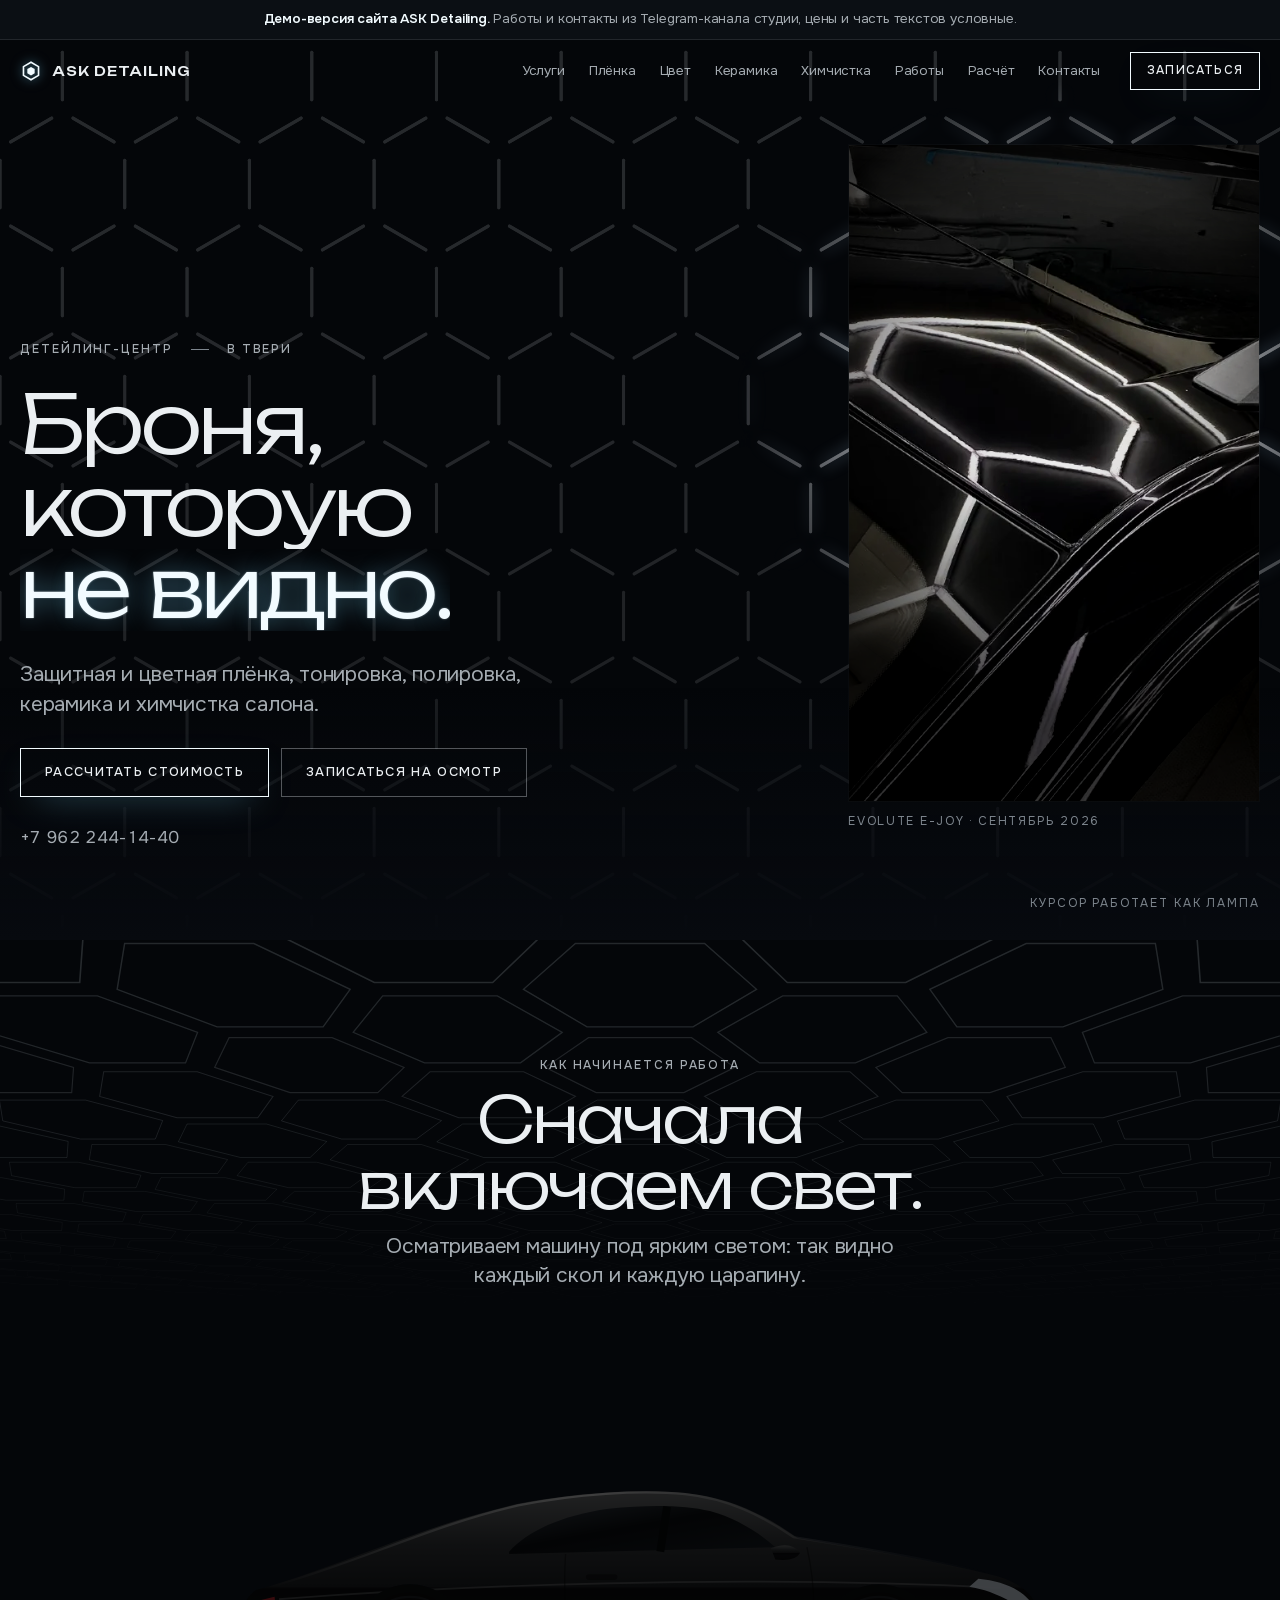
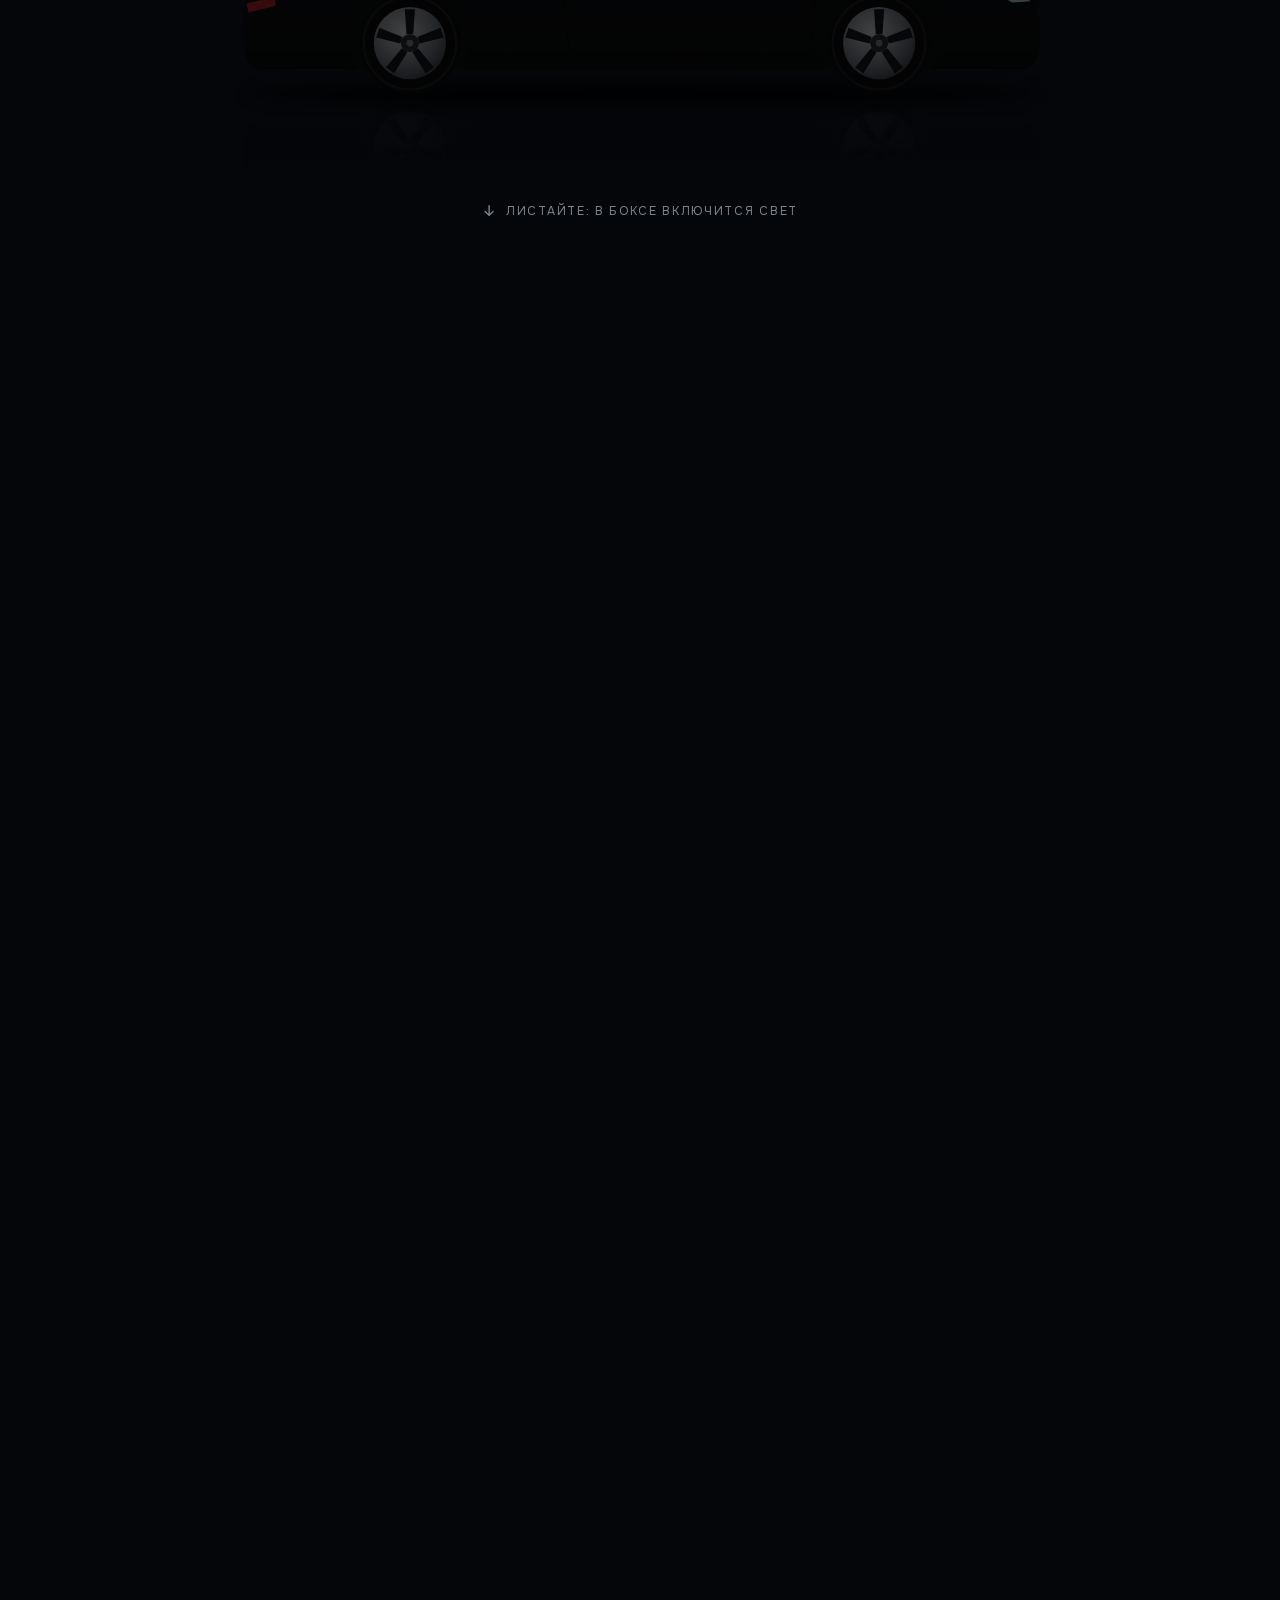
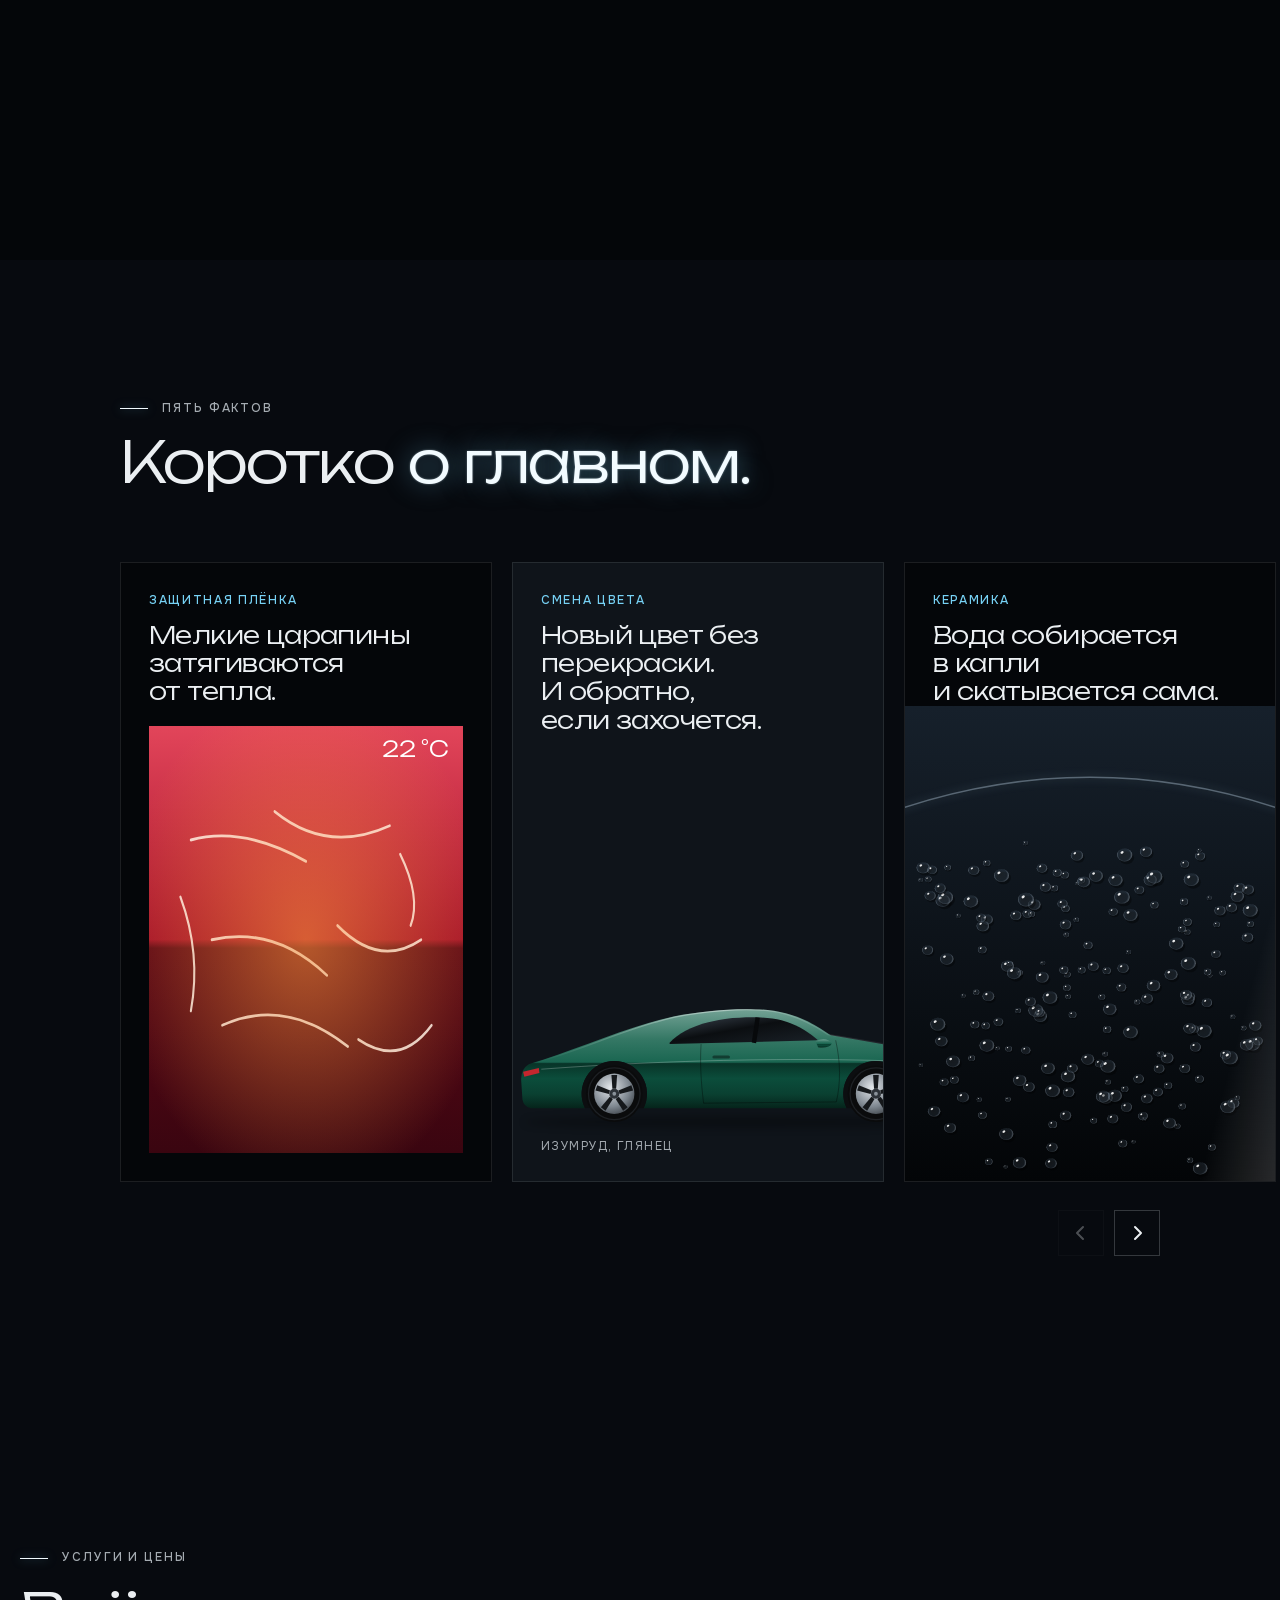
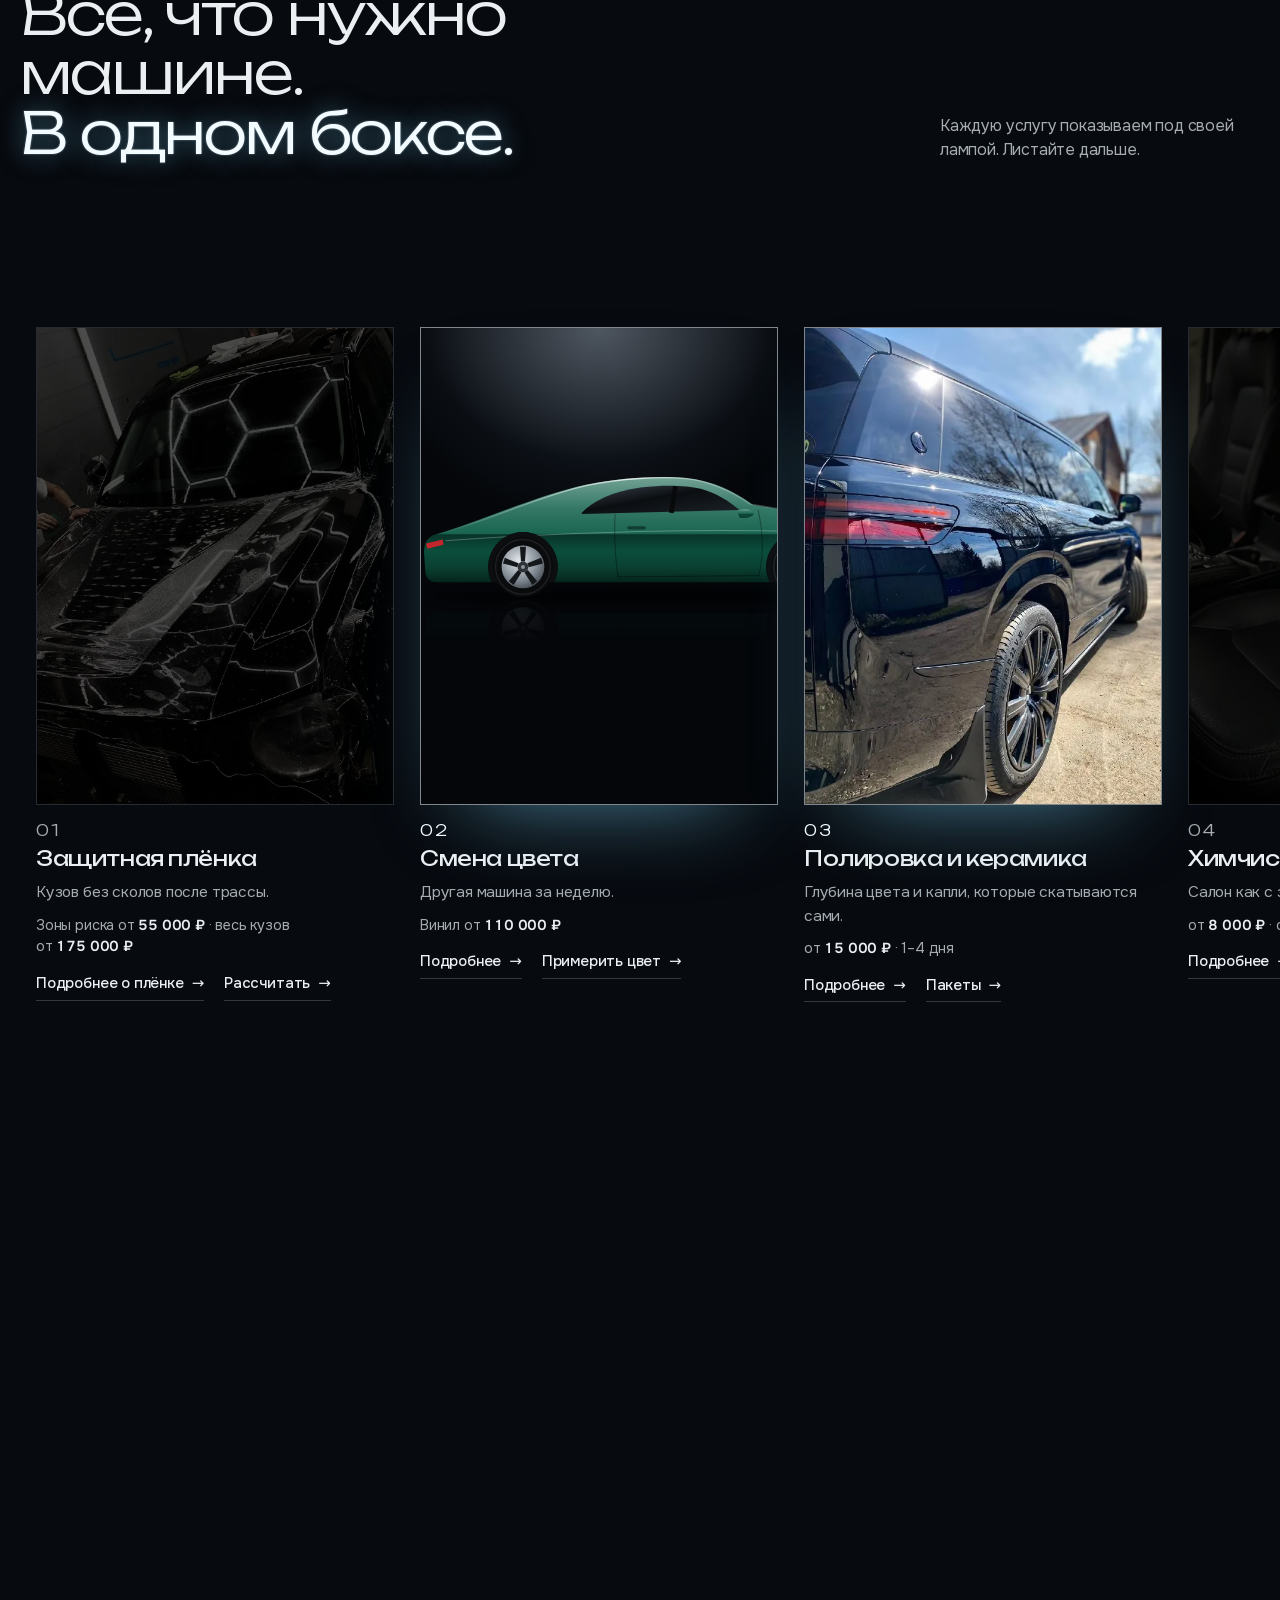
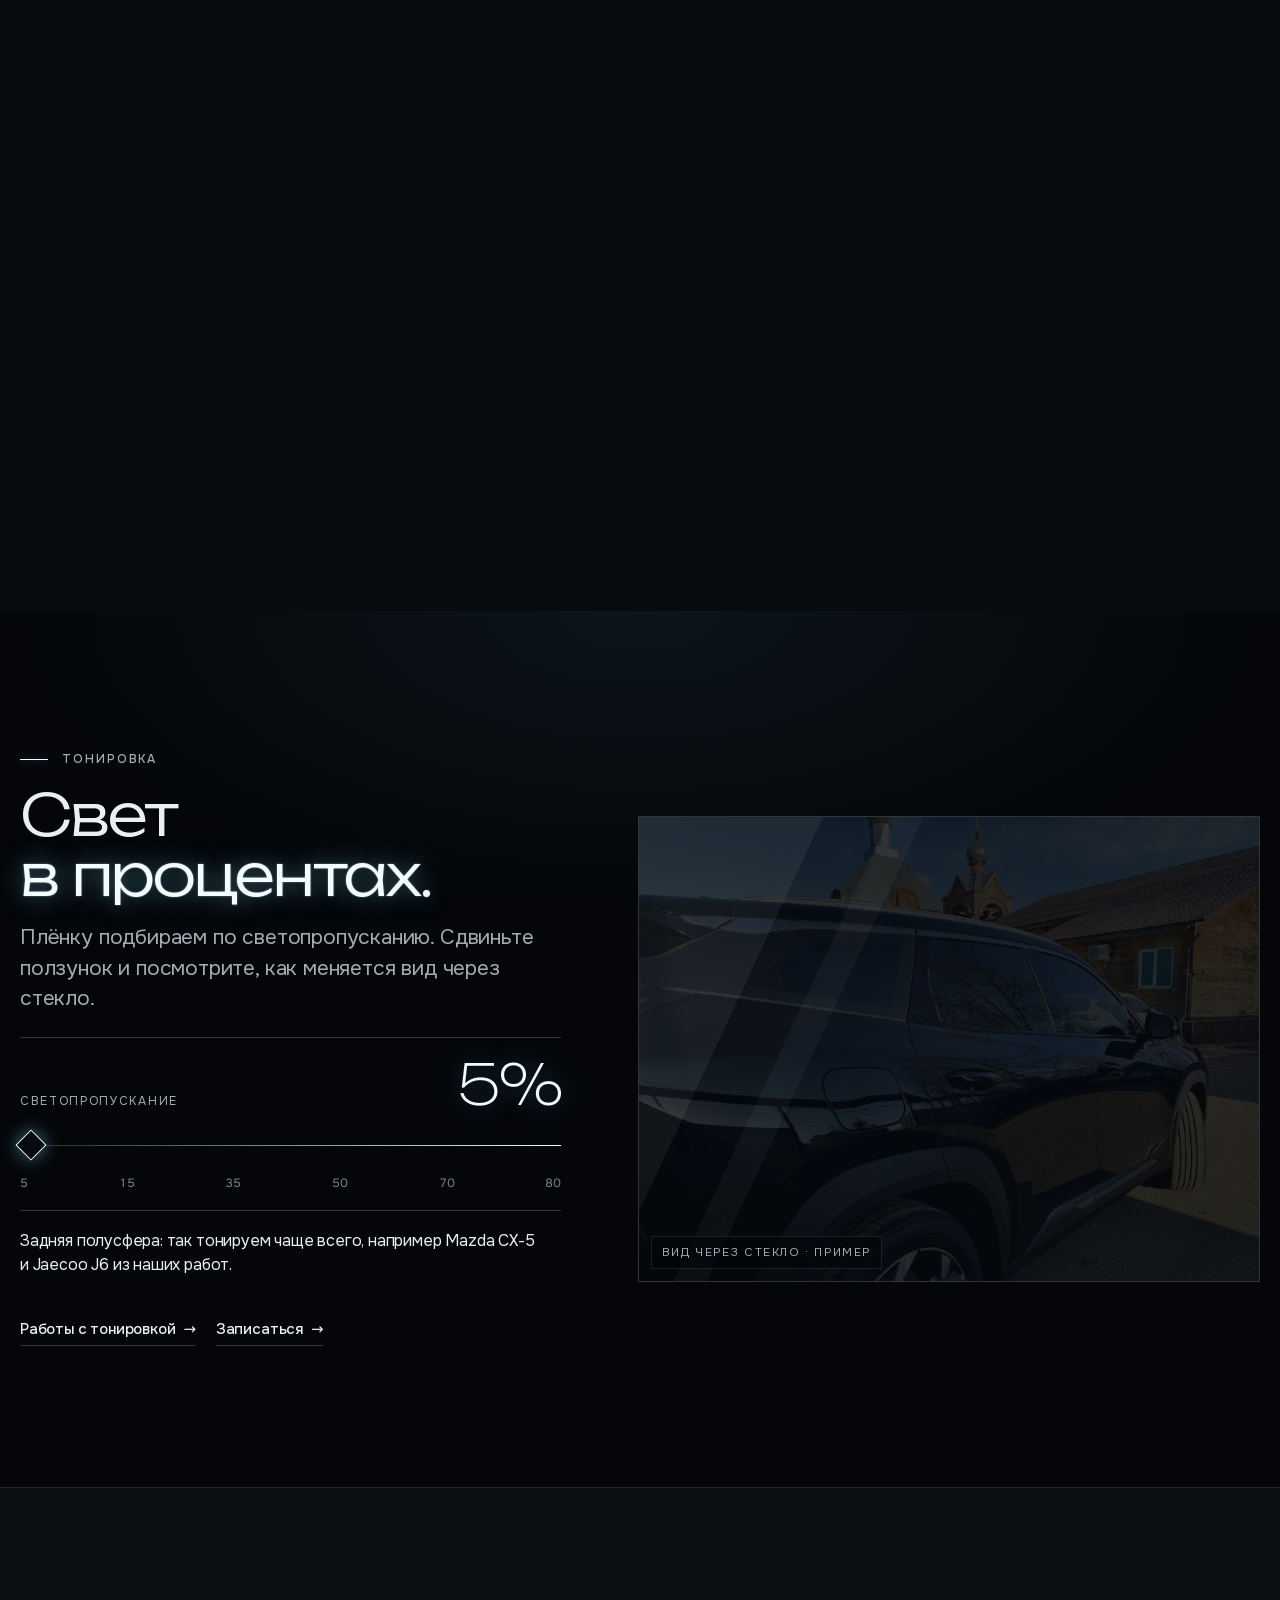
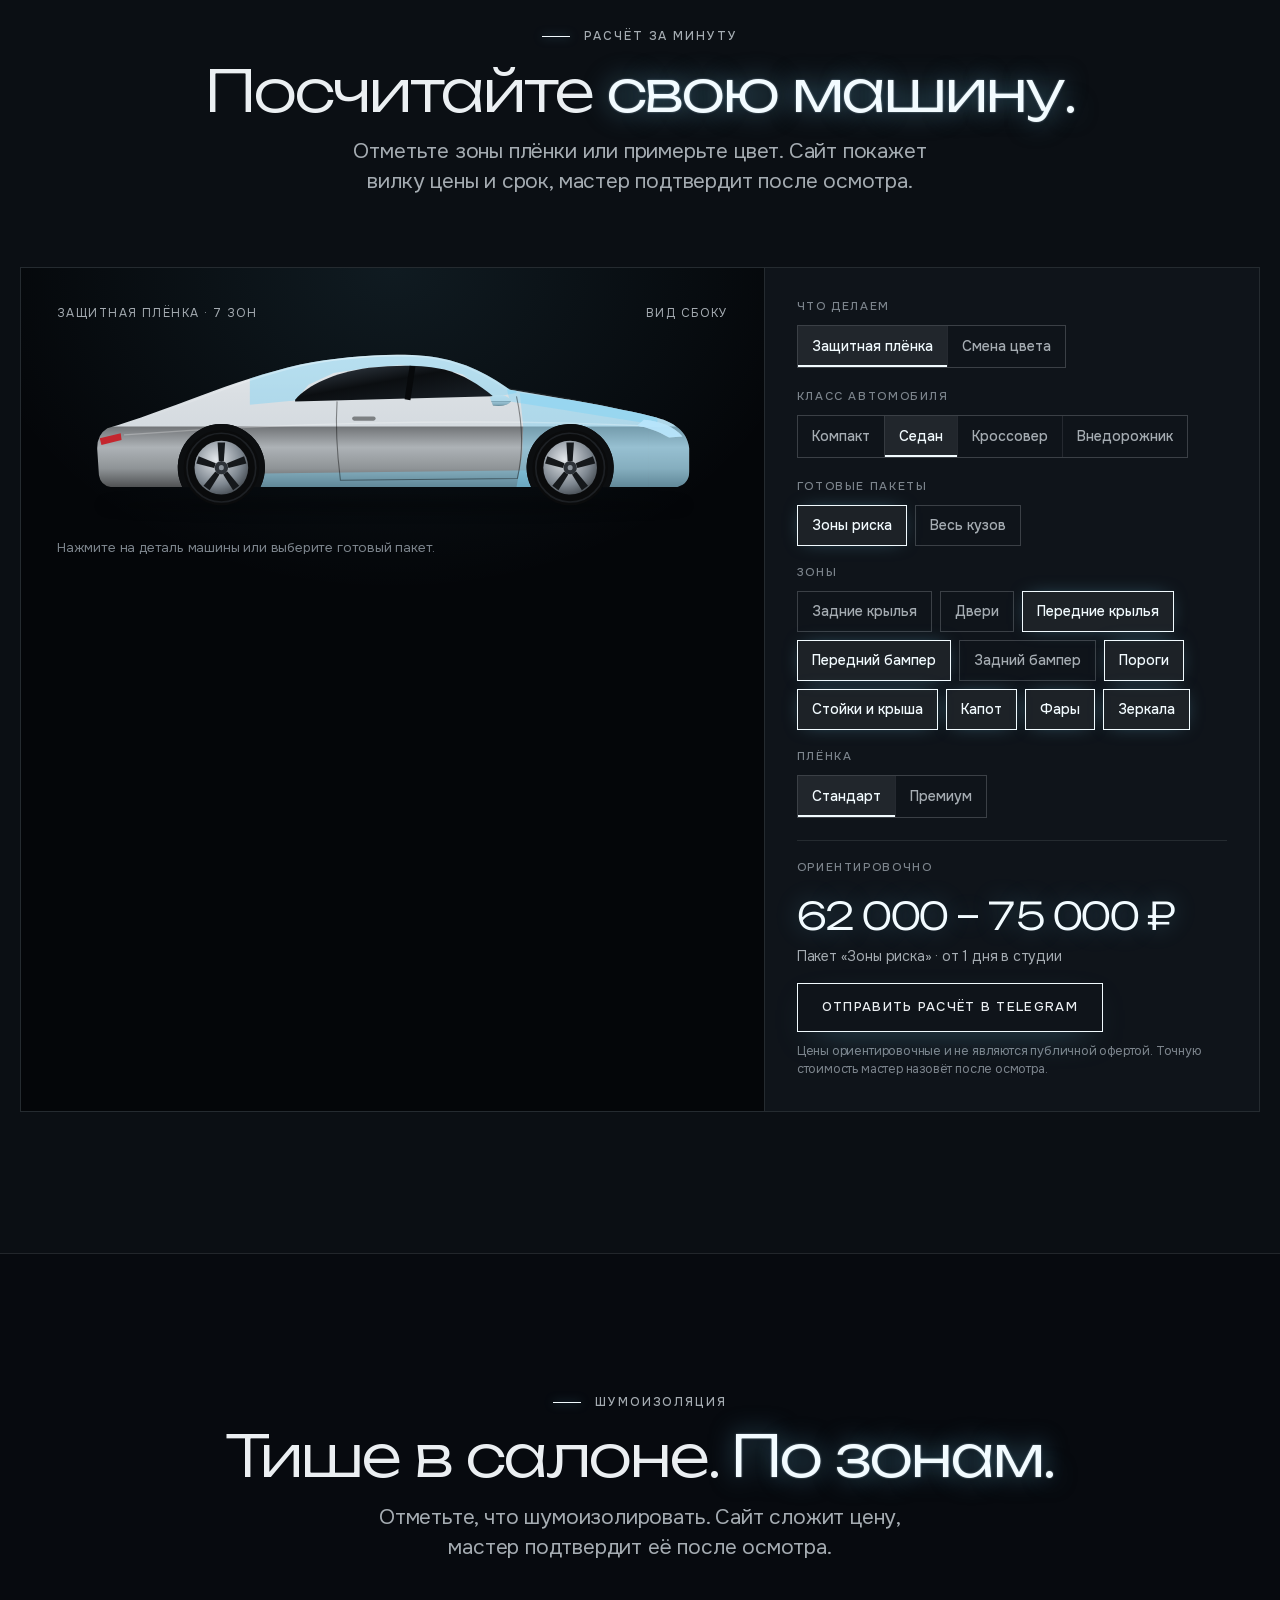
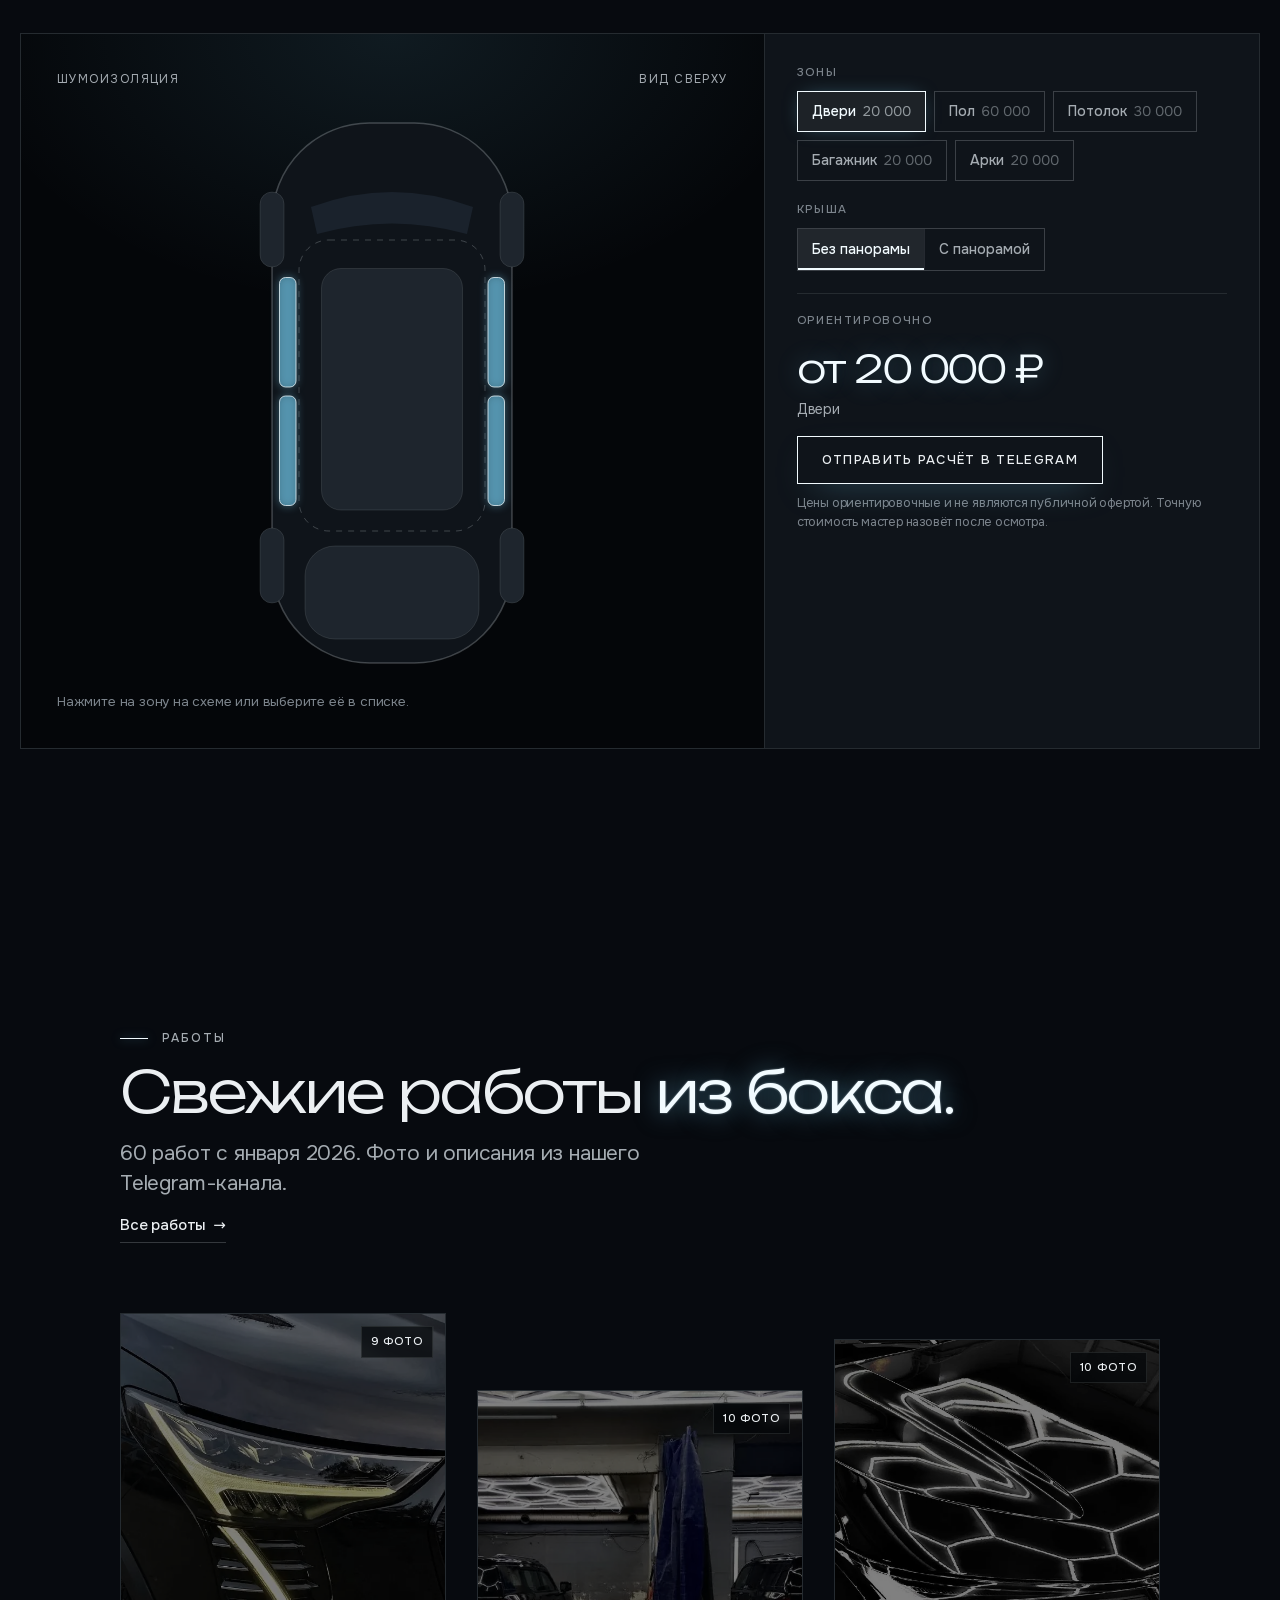
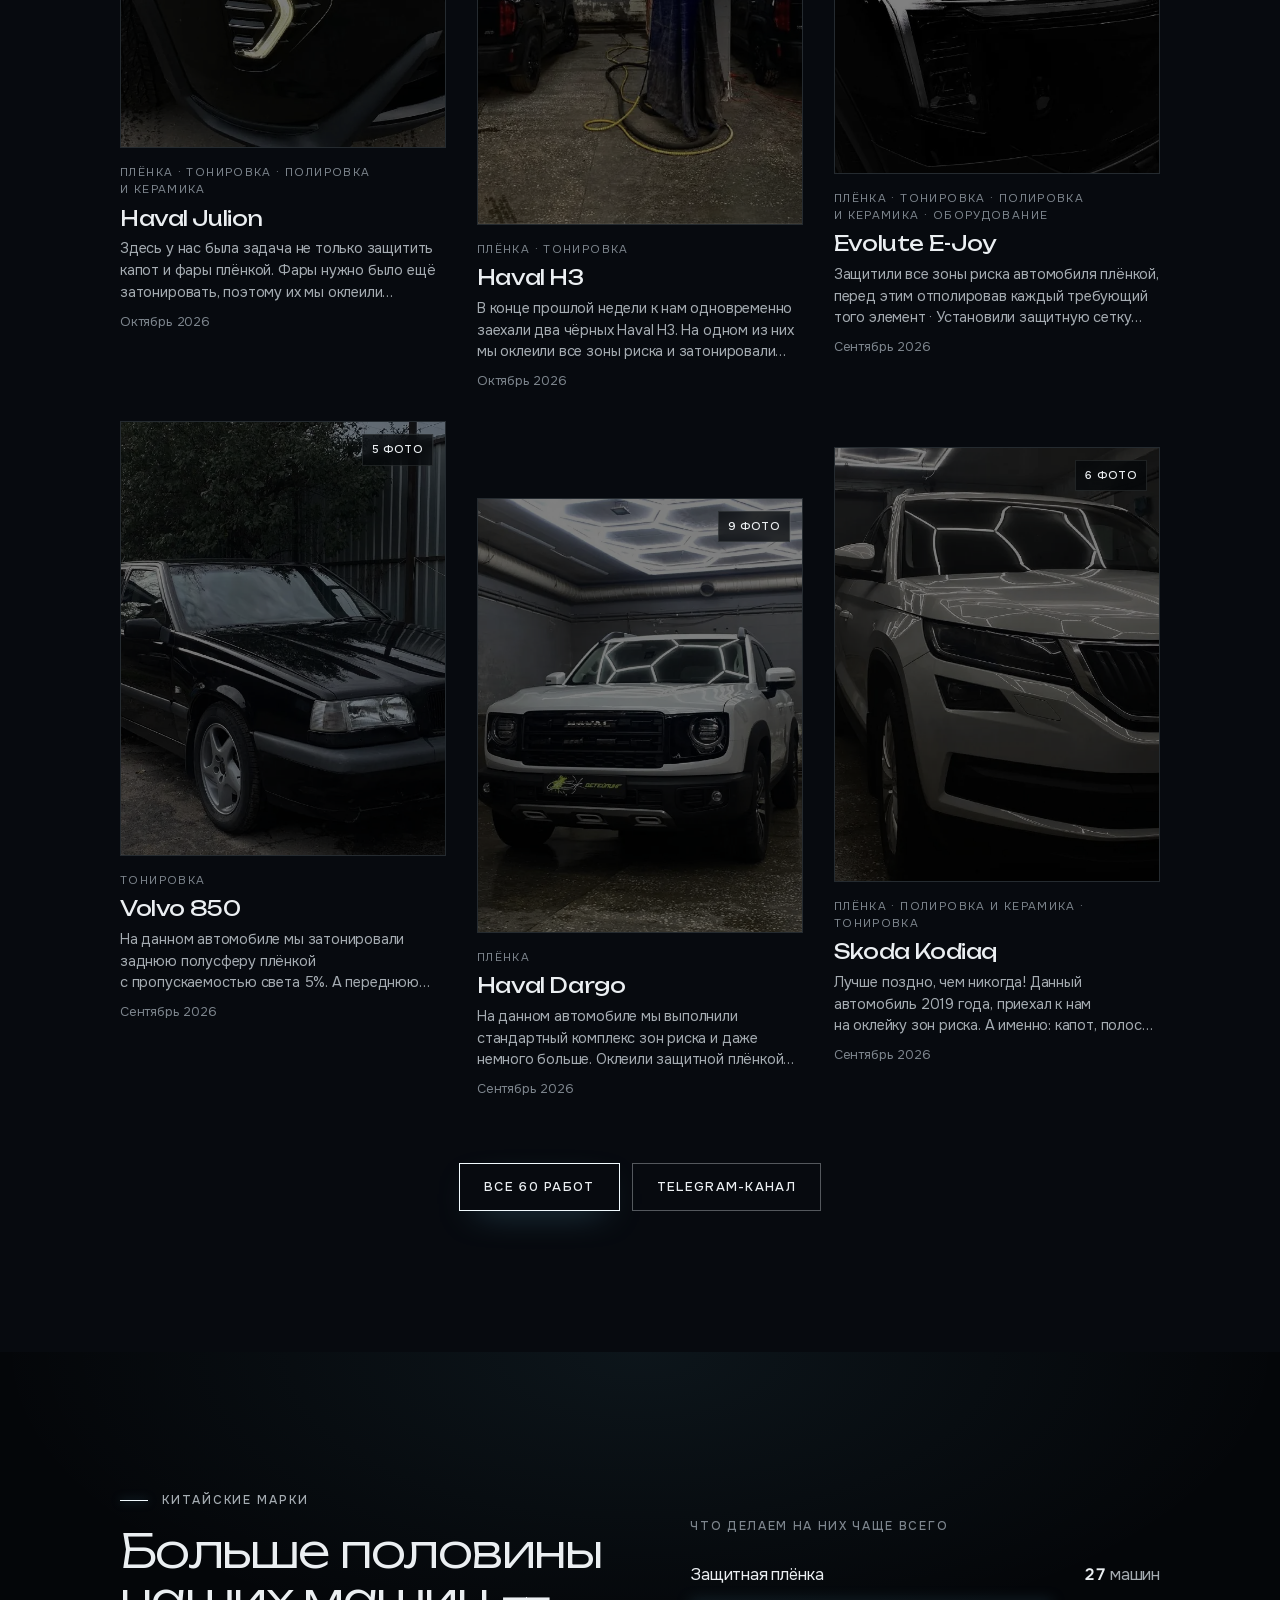
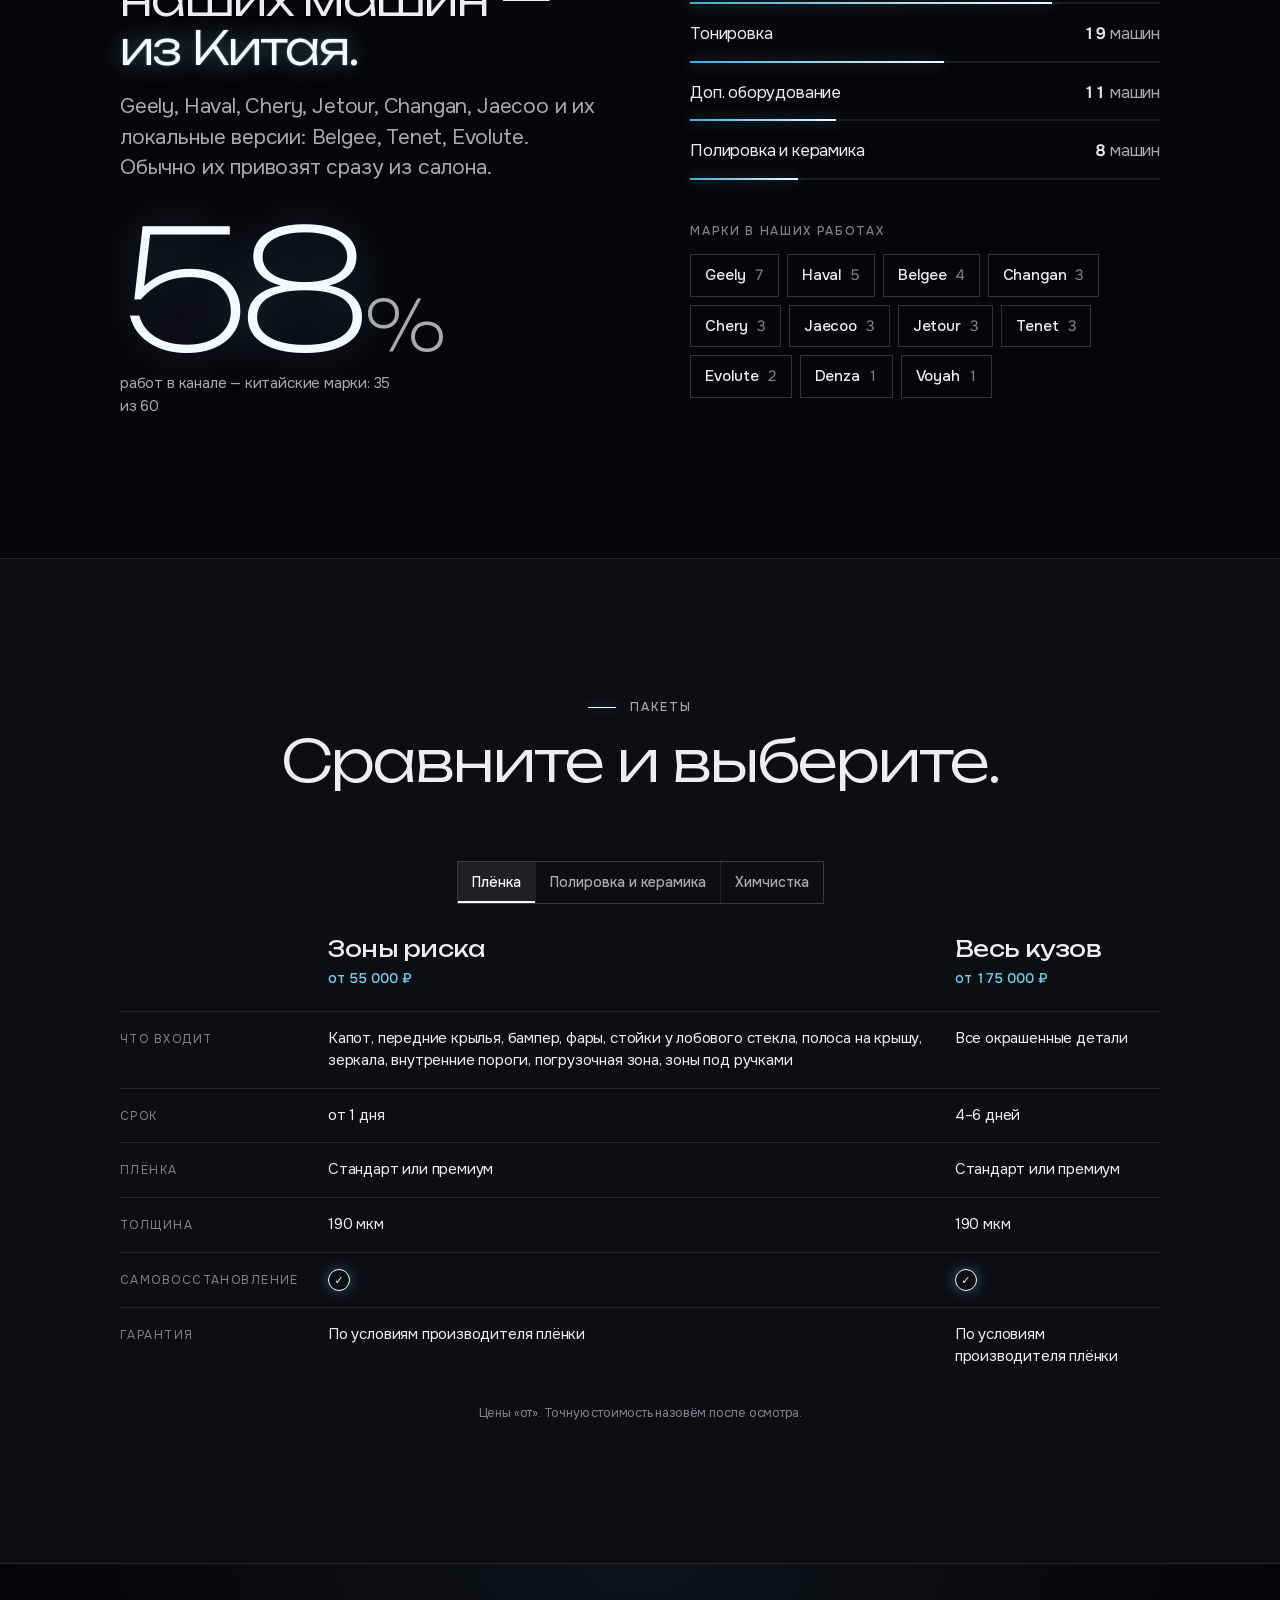
==== commit 6329829a: "Сайт без документов о персональных данных Сайт ничего не собирает: политика, согласие и правила cook" ====
--- a/index.html
+++ b/index.html
@@ -21,7 +21,7 @@
 <meta property="og:description" content="ASK Detailing, детейлинг в Твери: защитная плёнка, тонировка, полировка и керамика, химчистка, антихром и доп. оборудование. Работы с фото и расчёт стоимости онлайн.">
 <link rel="preload" href="css/fonts/onest-cyrillic.woff2" as="font" type="font/woff2" crossorigin>
 <link rel="preload" href="css/fonts/unbounded-cyrillic.woff2" as="font" type="font/woff2" crossorigin>
-<link rel="stylesheet" href="css/site.css?v=fd3a3b3f">
+<link rel="stylesheet" href="css/site.css?v=d4078538">
 <script>document.documentElement.classList.add('js');try{if(sessionStorage.getItem('ask-ld')||location.hash)document.documentElement.classList.add('ld-seen')}catch(e){document.documentElement.classList.add('ld-seen')}</script>
 <script type="application/ld+json">{"@context":"https://schema.org","@type":"AutomotiveBusiness","name":"ASK Detailing","description":"Детейлинг в Твери: защитная плёнка, тонировка, полировка и керамика, химчистка, антихром и доп. оборудование.","telephone":["+7 962 244-14-40","+7 920 178-07-08"],"address":{"@type":"PostalAddress","streetAddress":"ул. 4-я Красной Слободы, 26а","addressLocality":"Тверь","addressCountry":"RU"},"sameAs":["https://t.me/askdetailing","https://t.me/Kirill_ASK_Detailing","https://vk.ru/club202901436"]}</script>
 
@@ -467,7 +467,7 @@
           <p class="tg-text" data-tg-text>Здравствуйте! Пишу с сайта ASK Detailing. Хочу записаться на осмотр.</p>
         </div>
         <a class="btn primary tg-send" id="fSend" href="https://t.me/Kirill_ASK_Detailing" target="_blank" rel="noopener"><svg viewBox="0 0 24 24" aria-hidden="true"><path d="M21 4L3 11l6 2 2 6 3-4 5 4z" fill="none" stroke="currentColor" stroke-width="1.6" stroke-linejoin="round"/></svg>Написать в Telegram</a>
-        <p class="consent-note">Сайт ничего не сохраняет и никуда не отправляет: сообщение уйдёт, только когда вы сами нажмёте «Отправить» в Telegram. Фото машины прикрепите там же. Как мы обращаемся с перепиской — в <a href="politika.html">политике обработки персональных данных</a>.</p>
+        <p class="consent-note">Сайт ничего не сохраняет и никуда не отправляет: сообщение уйдёт, только когда вы сами нажмёте «Отправить» в Telegram. Фото машины прикрепите там же.</p>
       </form>
     </div>
   </div>
@@ -480,7 +480,6 @@
     <div class="foot-cols">
       <div><h4>Услуги</h4><ul><li><a href="zashchitnaya-plenka.html">Защитная плёнка</a></li><li><a href="smena-cveta.html">Смена цвета</a></li><li><a href="polirovka-i-keramika.html">Полировка и керамика</a></li><li><a href="himchistka.html">Химчистка</a></li><li><a href="#noise">Шумоизоляция</a></li></ul></div>
       <div><h4>Студия</h4><ul><li><a href="raboty.html">Работы</a></li><li><a href="#reviews">Отзывы</a></li><li><a href="#faq">Вопросы</a></li><li><a href="#contacts">Контакты</a></li><li><a href="https://t.me/askdetailing" target="_blank" rel="noopener">Telegram-канал</a></li><li><a href="https://vk.ru/club202901436" target="_blank" rel="noopener">Группа VK</a></li></ul></div>
-      <div><h4>Документы</h4><ul><li><a href="politika.html">Политика обработки персональных данных</a></li><li><a href="soglasie.html">Согласие на обработку персональных данных</a></li><li><a href="cookie.html">Использование cookie</a></li></ul></div>
     </div>
     <p>Цены на сайте ориентировочные и не являются публичной офертой. Точную стоимость мастер называет после осмотра.</p>
     <p>ИП Фамилия И. О. · ИНН 000000000000 · ОГРНИП 000000000000000 · Тверь · © 2026 ASK Detailing</p>
@@ -488,15 +487,12 @@
   </div>
 </footer>
 
-<div class="cookie" hidden role="region" aria-label="Уведомление о cookie" data-metrika="">
-  <p>Мы используем cookie. Необходимые работают всегда, Яндекс Метрика — только если вы нажмёте «Принять»: так вы даёте <a href="soglasie.html#cookie">согласие на аналитические cookie</a>. Подробнее — в <a href="cookie.html">правилах использования cookie</a>.</p>
-  <div class="row"><button class="btn primary" type="button" data-cookie="all">Принять</button><button class="btn line" type="button" data-cookie="necessary">Только необходимые</button></div>
-</div>
+
 
 <nav class="mbar" aria-label="Быстрая связь">
   <a href="tel:+79622441440"><svg viewBox="0 0 24 24" aria-hidden="true"><path d="M6.6 3.5l2.6 3.4-1.7 2.2a12 12 0 0 0 5.4 5.4l2.2-1.7 3.4 2.6-1.4 3.1c-.3.6-1 1-1.7.9C9.9 18.6 5.4 14.1 4.6 8.6c-.1-.7.3-1.4.9-1.7z" fill="none" stroke="currentColor" stroke-width="1.7" stroke-linejoin="round"/></svg><span>Позвонить</span></a>
   <a href="https://t.me/Kirill_ASK_Detailing" target="_blank" rel="noopener" data-tg><svg viewBox="0 0 24 24" aria-hidden="true"><path d="M21 4L3 11l6 2 2 6 3-4 5 4z" fill="none" stroke="currentColor" stroke-width="1.7" stroke-linejoin="round"/></svg><span>Telegram</span></a>
-  <a href="#" data-ph="Здесь будет ссылка на чат студии в MAX, если он есть."><svg viewBox="0 0 24 24" aria-hidden="true"><path d="M4 5h16v11H9l-5 4z" fill="none" stroke="currentColor" stroke-width="1.7" stroke-linejoin="round"/></svg><span>MAX</span></a>
+  <a href="https://vk.ru/club202901436" target="_blank" rel="noopener"><svg viewBox="0 0 24 24" aria-hidden="true"><path d="M4 5h16v11H9l-5 4z" fill="none" stroke="currentColor" stroke-width="1.7" stroke-linejoin="round"/></svg><span>VK</span></a>
   <a href="#calc"><svg viewBox="0 0 24 24" aria-hidden="true"><rect x="5" y="3" width="14" height="18" rx="3" fill="none" stroke="currentColor" stroke-width="1.7"/><path d="M8 7h8M8 12h2M12 12h2M16 12h0M8 16h2M12 16h2" stroke="currentColor" stroke-width="1.7" stroke-linecap="round"/></svg><span>Расчёт</span></a>
 </nav>
 
--- a/css/site.css
+++ b/css/site.css
@@ -593,7 +593,7 @@
 /* footer */
 .foot{background:var(--bg-deep);color:var(--ink-3);font-size:12.5px;line-height:1.55;padding-block:40px calc(110px + env(safe-area-inset-bottom,0px));border-top:1px solid var(--line)}
 .foot .wrap{display:grid;gap:18px}
-.foot-cols{display:grid;grid-template-columns:repeat(3,minmax(0,1fr));gap:24px;padding-bottom:24px;border-bottom:1px solid var(--line)}
+.foot-cols{display:grid;grid-template-columns:repeat(auto-fit,minmax(220px,1fr));gap:24px;padding-bottom:24px;border-bottom:1px solid var(--line)}
 @media (max-width:640px){.foot-cols{grid-template-columns:minmax(0,1fr)}}
 .foot h4{font:500 11.5px/1.4 var(--f-text);letter-spacing:.14em;text-transform:uppercase;color:var(--ink-2);margin-bottom:12px}
 .foot ul{list-style:none;margin:0;padding:0;display:grid;gap:8px}
@@ -999,7 +999,7 @@
   .wk-info h2,.wk-info .eyebrow{padding-right:0}
 }
 
-/* ===== documents: policy, consent, cookie ===== */
+/* ===== documents: policy, consent, cookie (сейчас страниц нет, черновики в archive/dokumenty) ===== */
 .doc-progress{position:fixed;left:0;right:0;top:calc(var(--nav-h) + env(safe-area-inset-top,0px));height:1px;z-index:49;pointer-events:none;opacity:0;transition:opacity .3s,top .6s var(--ease)}
 .nav-hidden .doc-progress{top:env(safe-area-inset-top,0px)}
 .doc-progress.on{opacity:1}
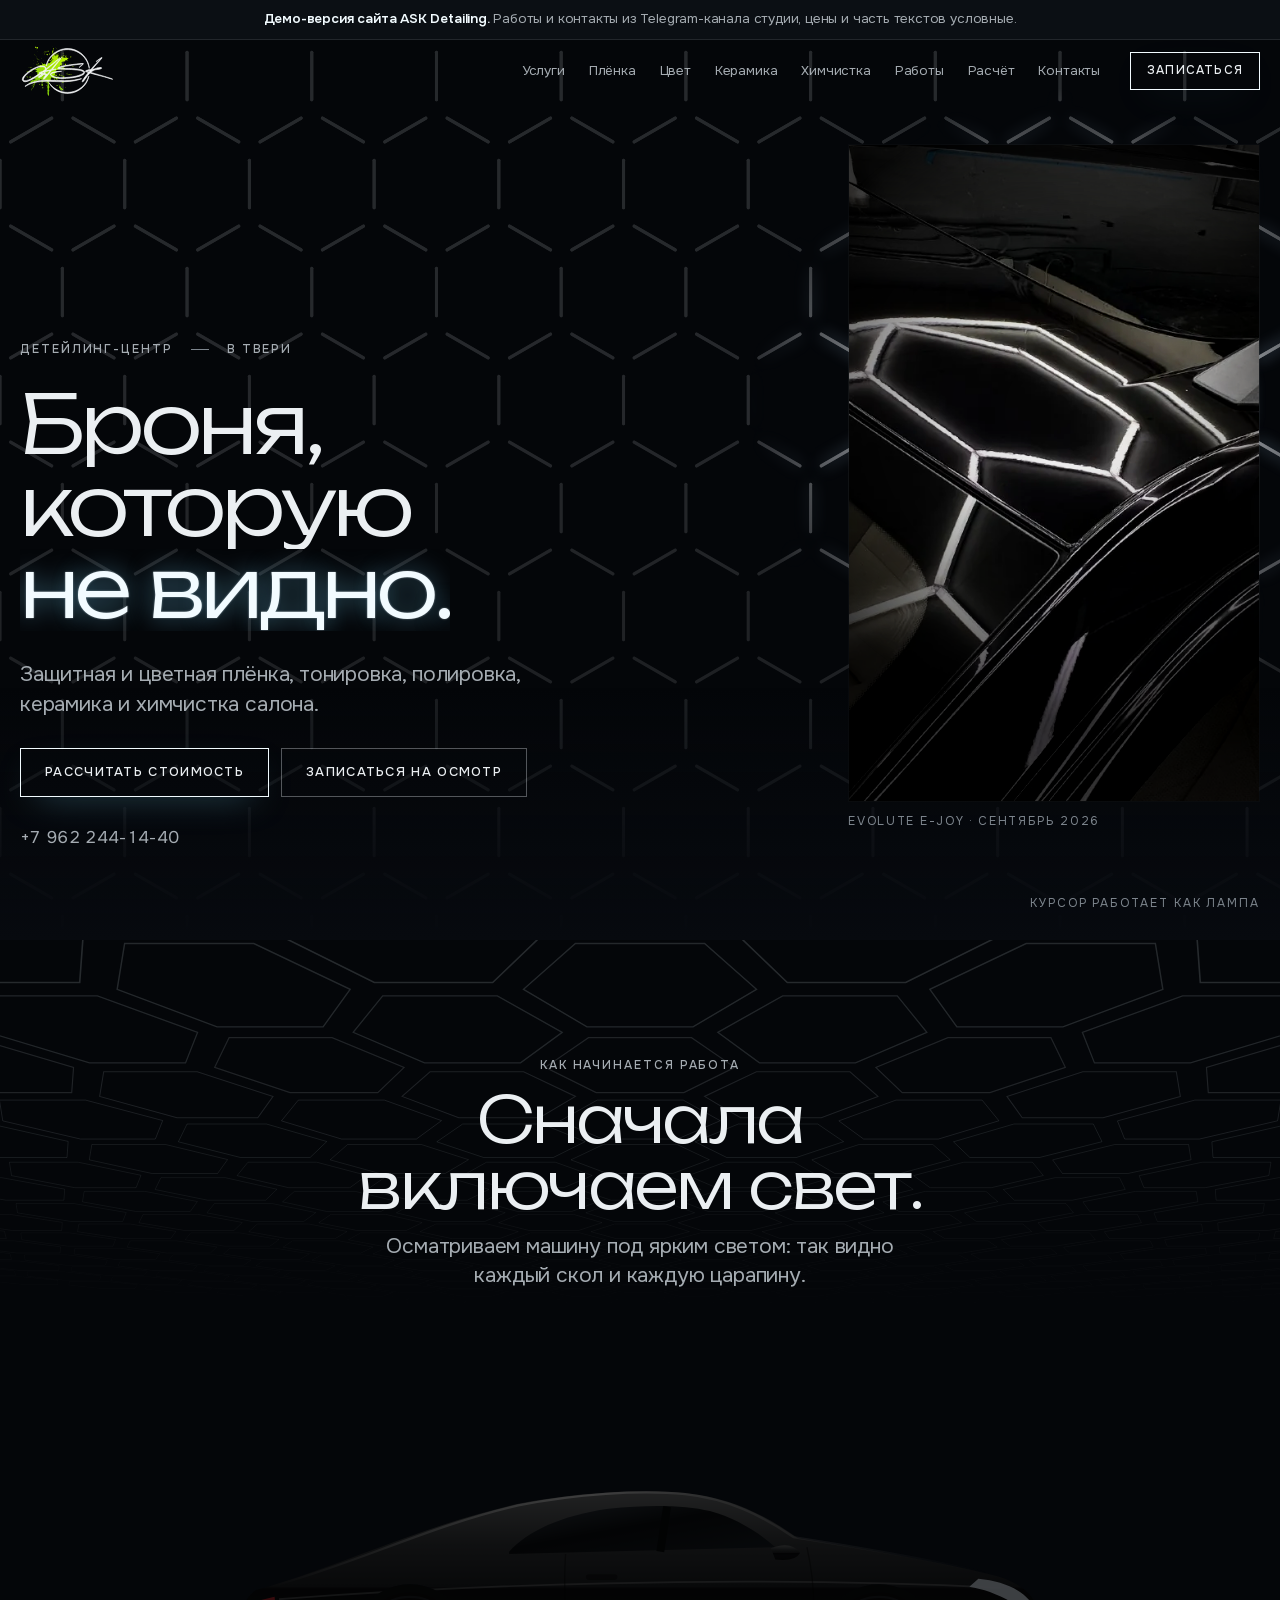
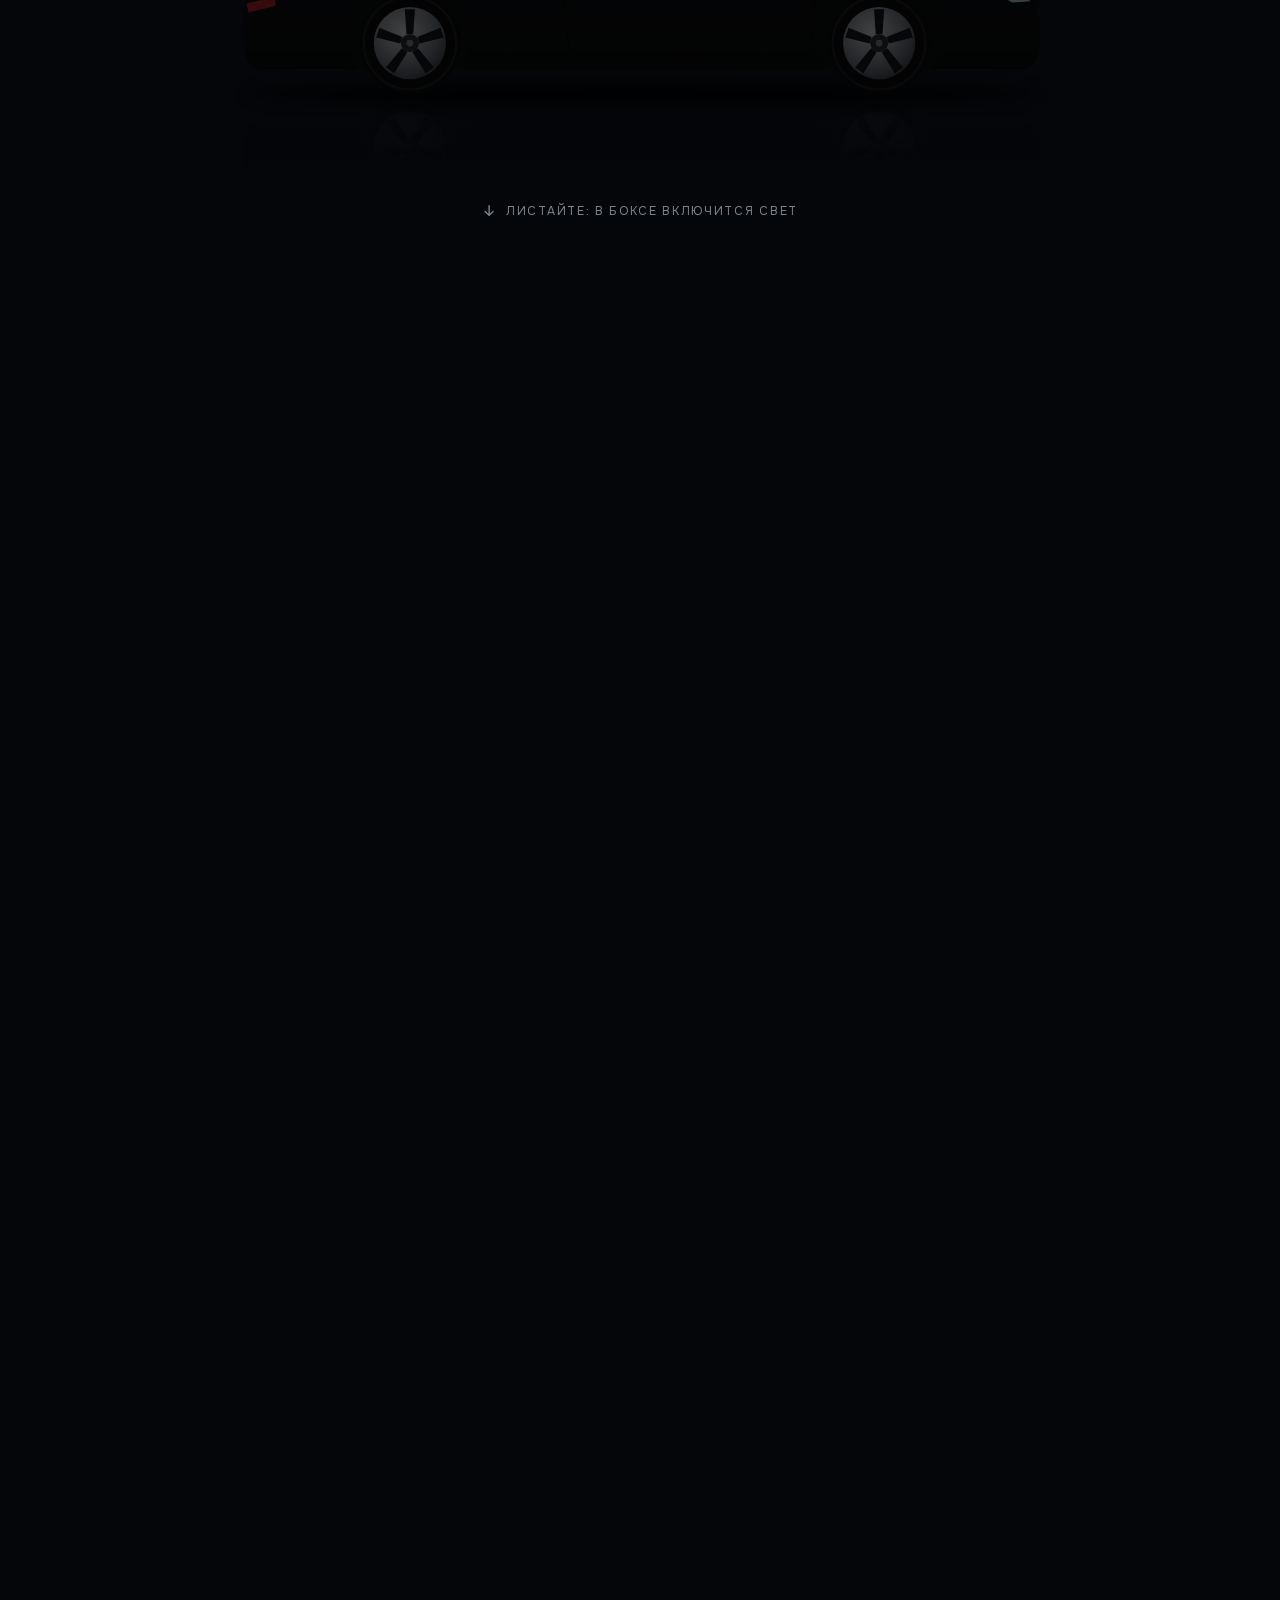
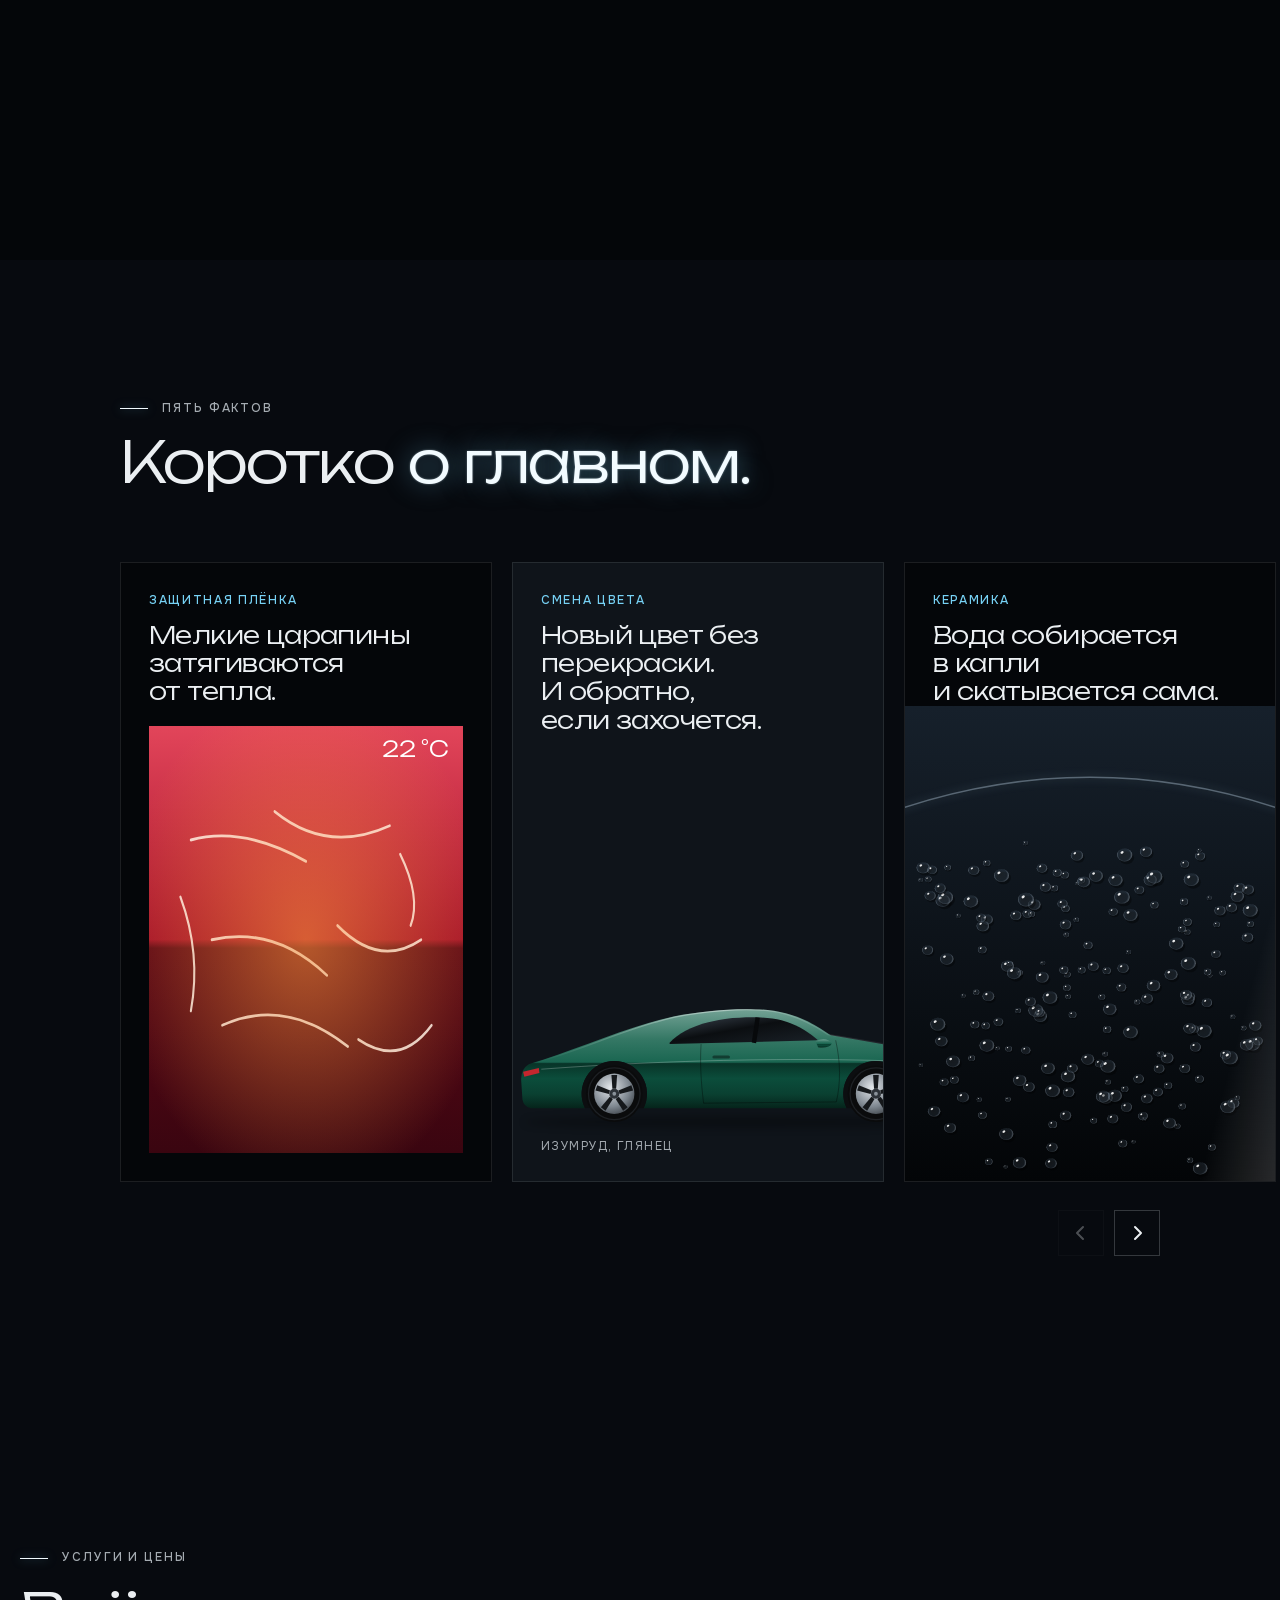
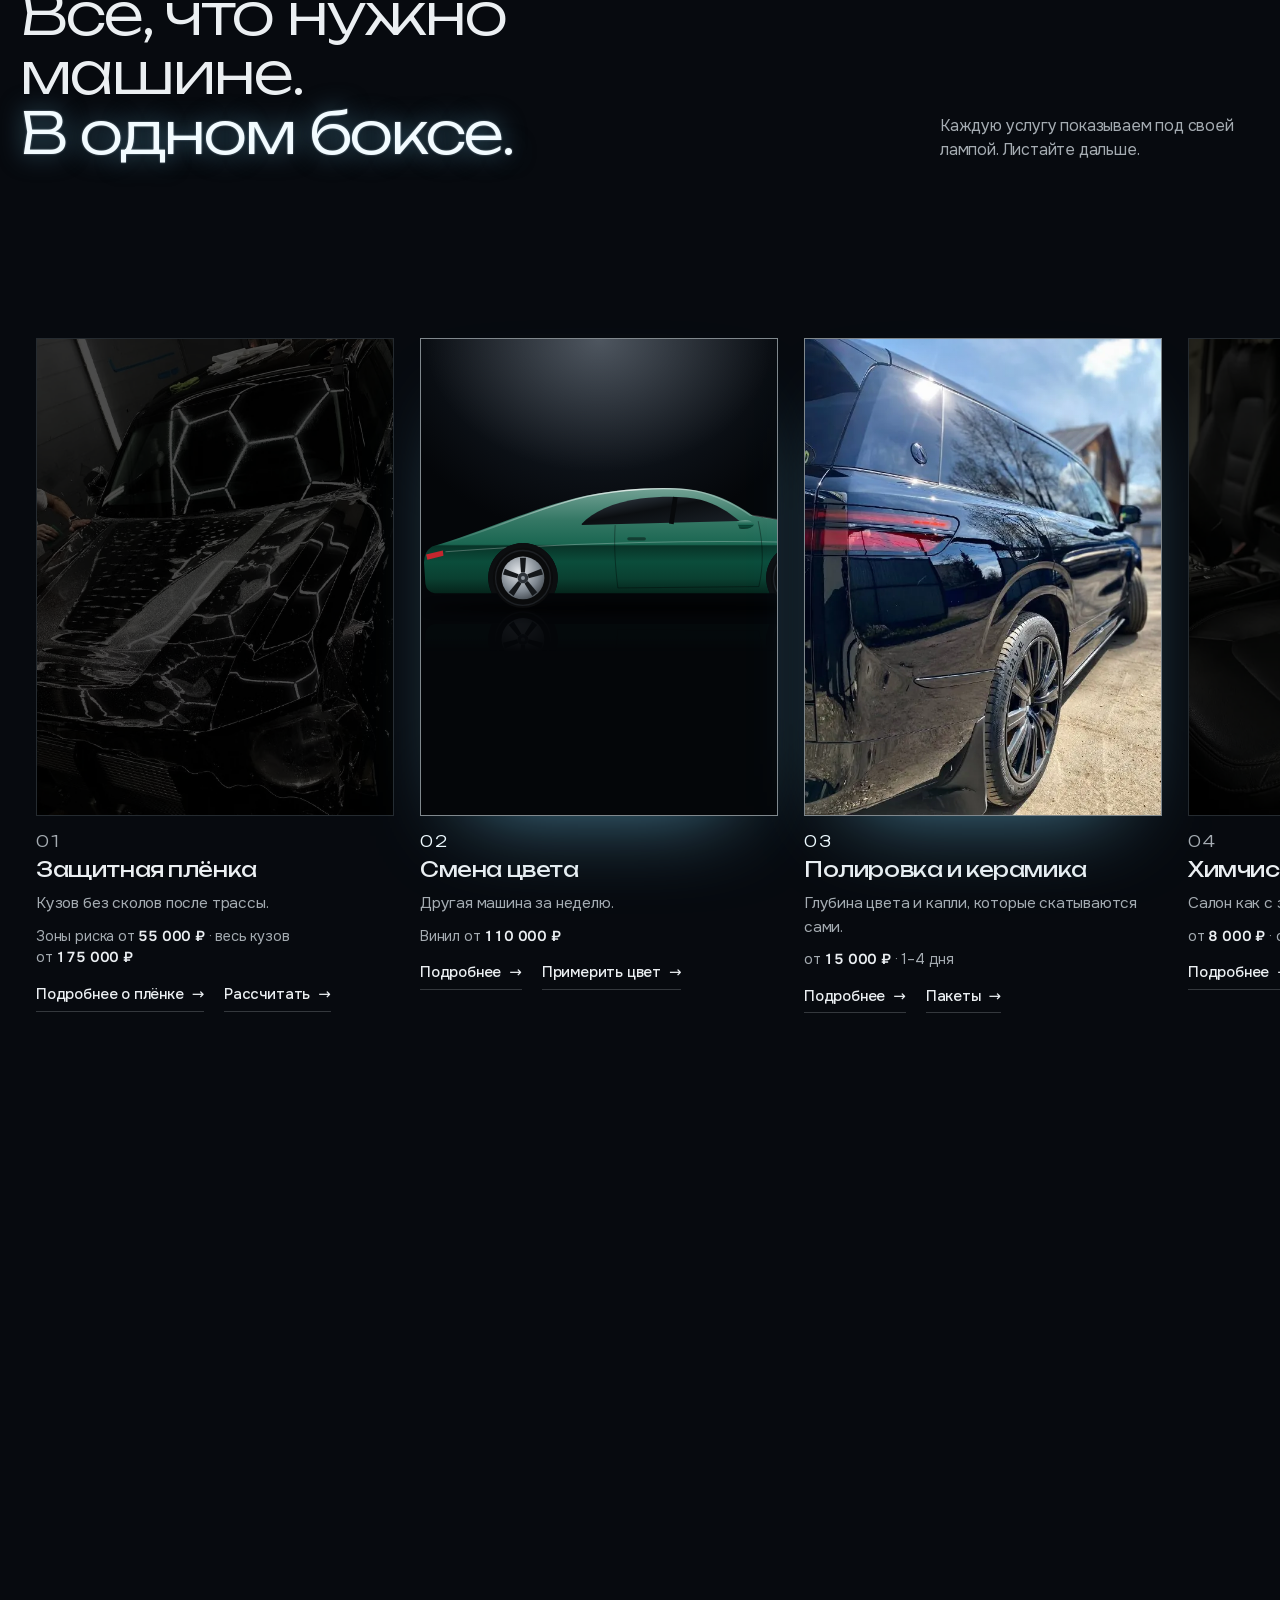
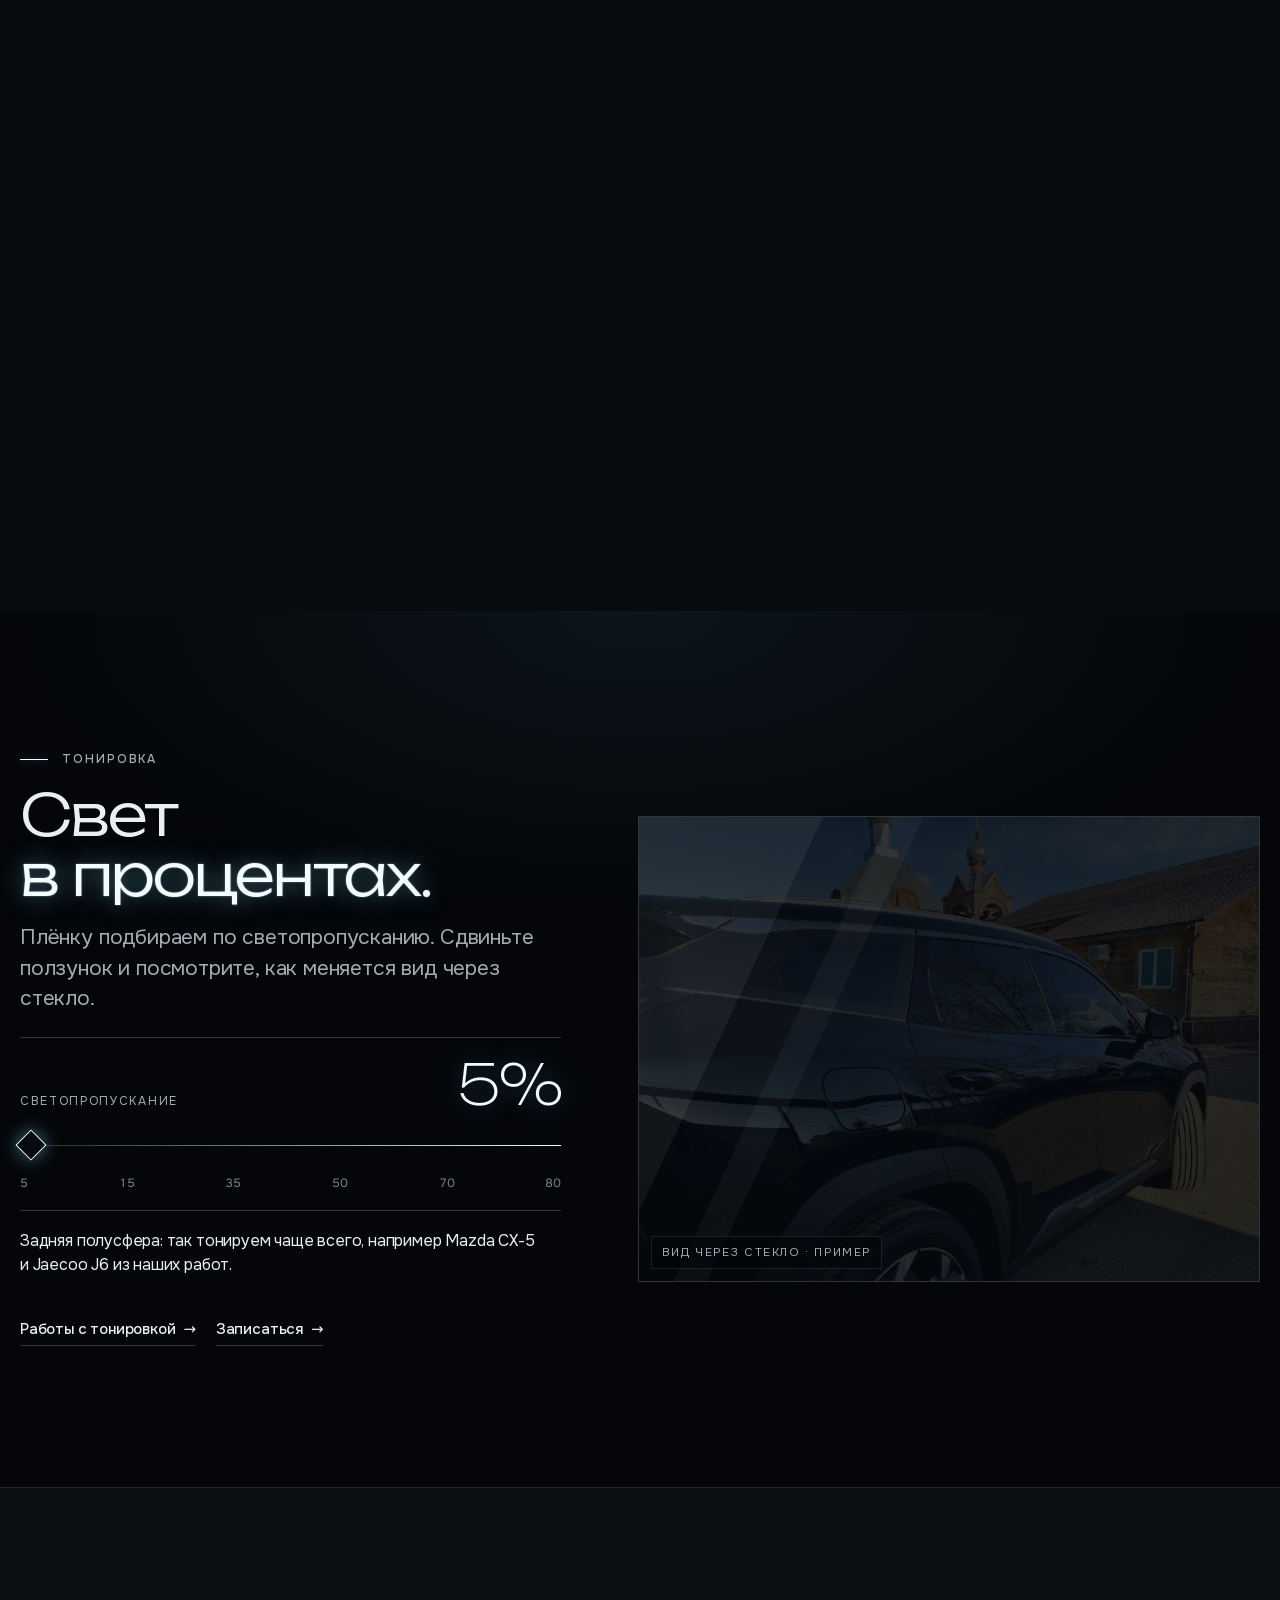
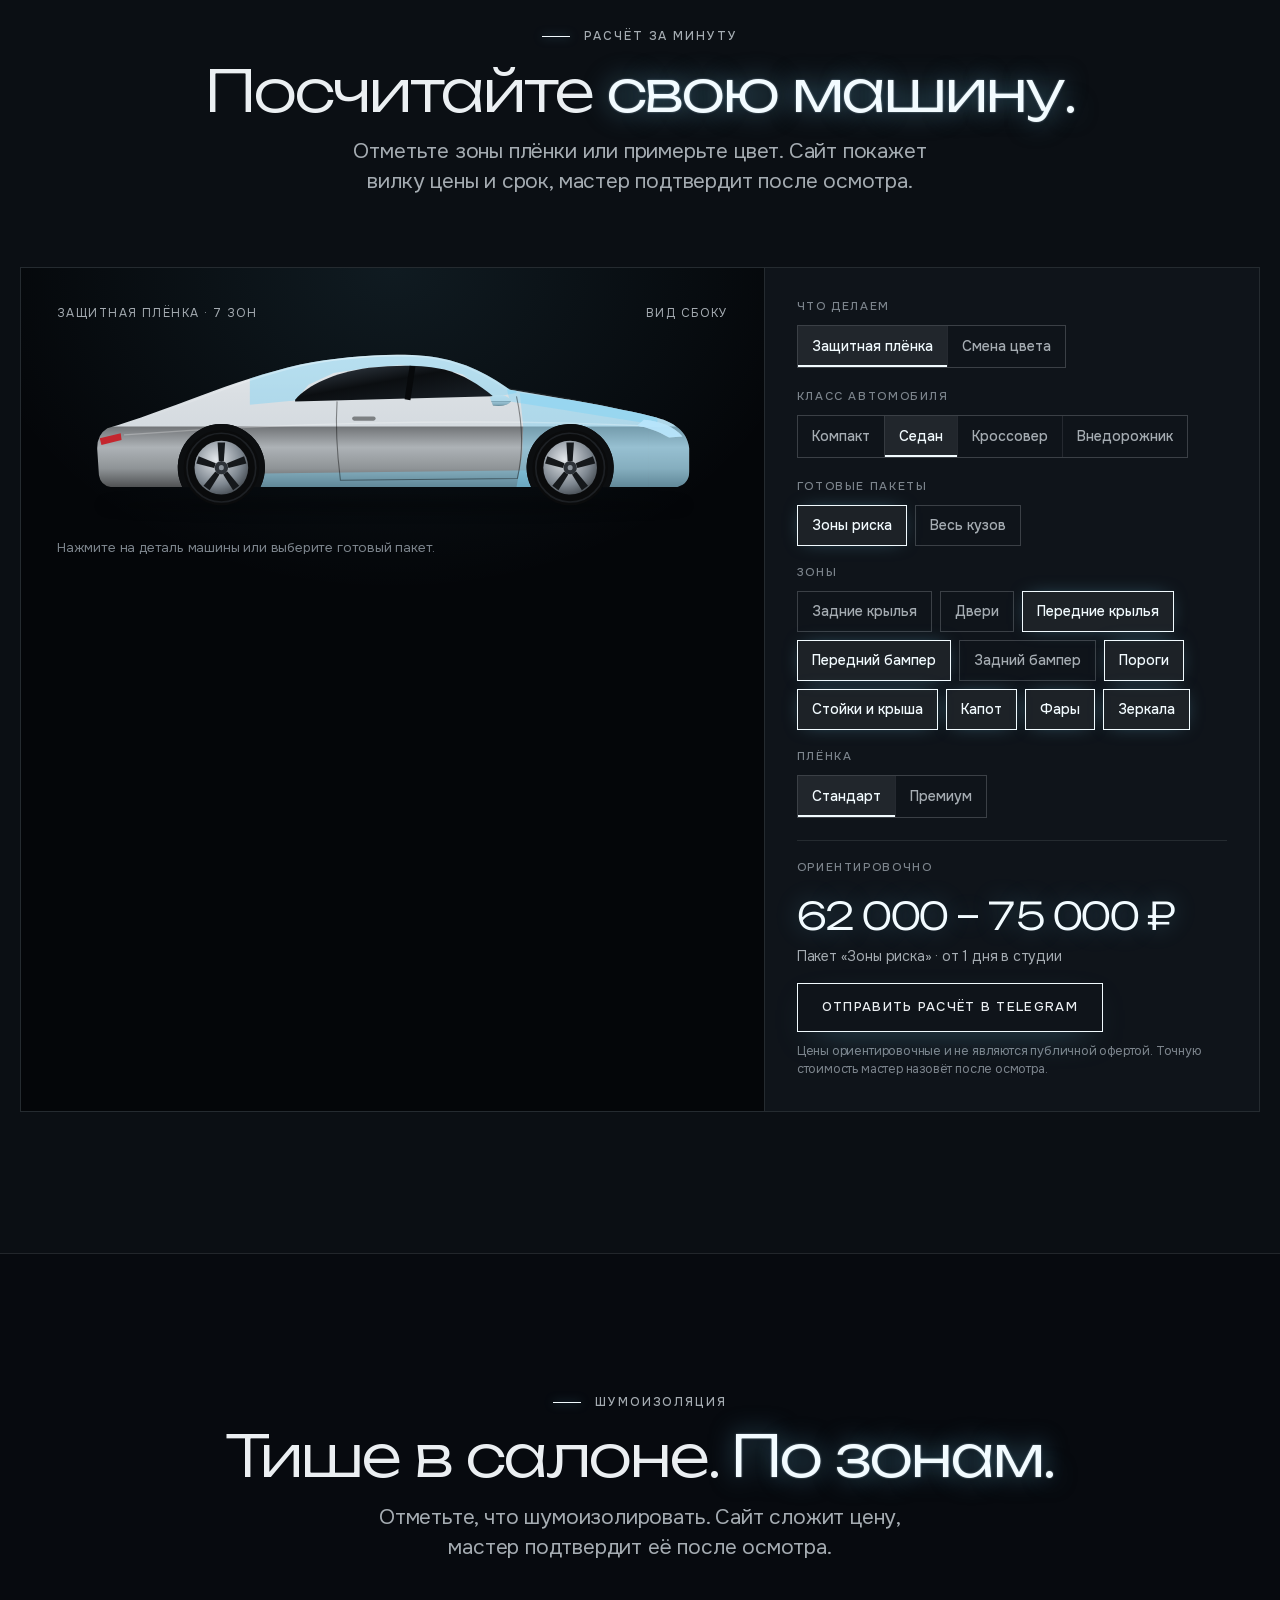
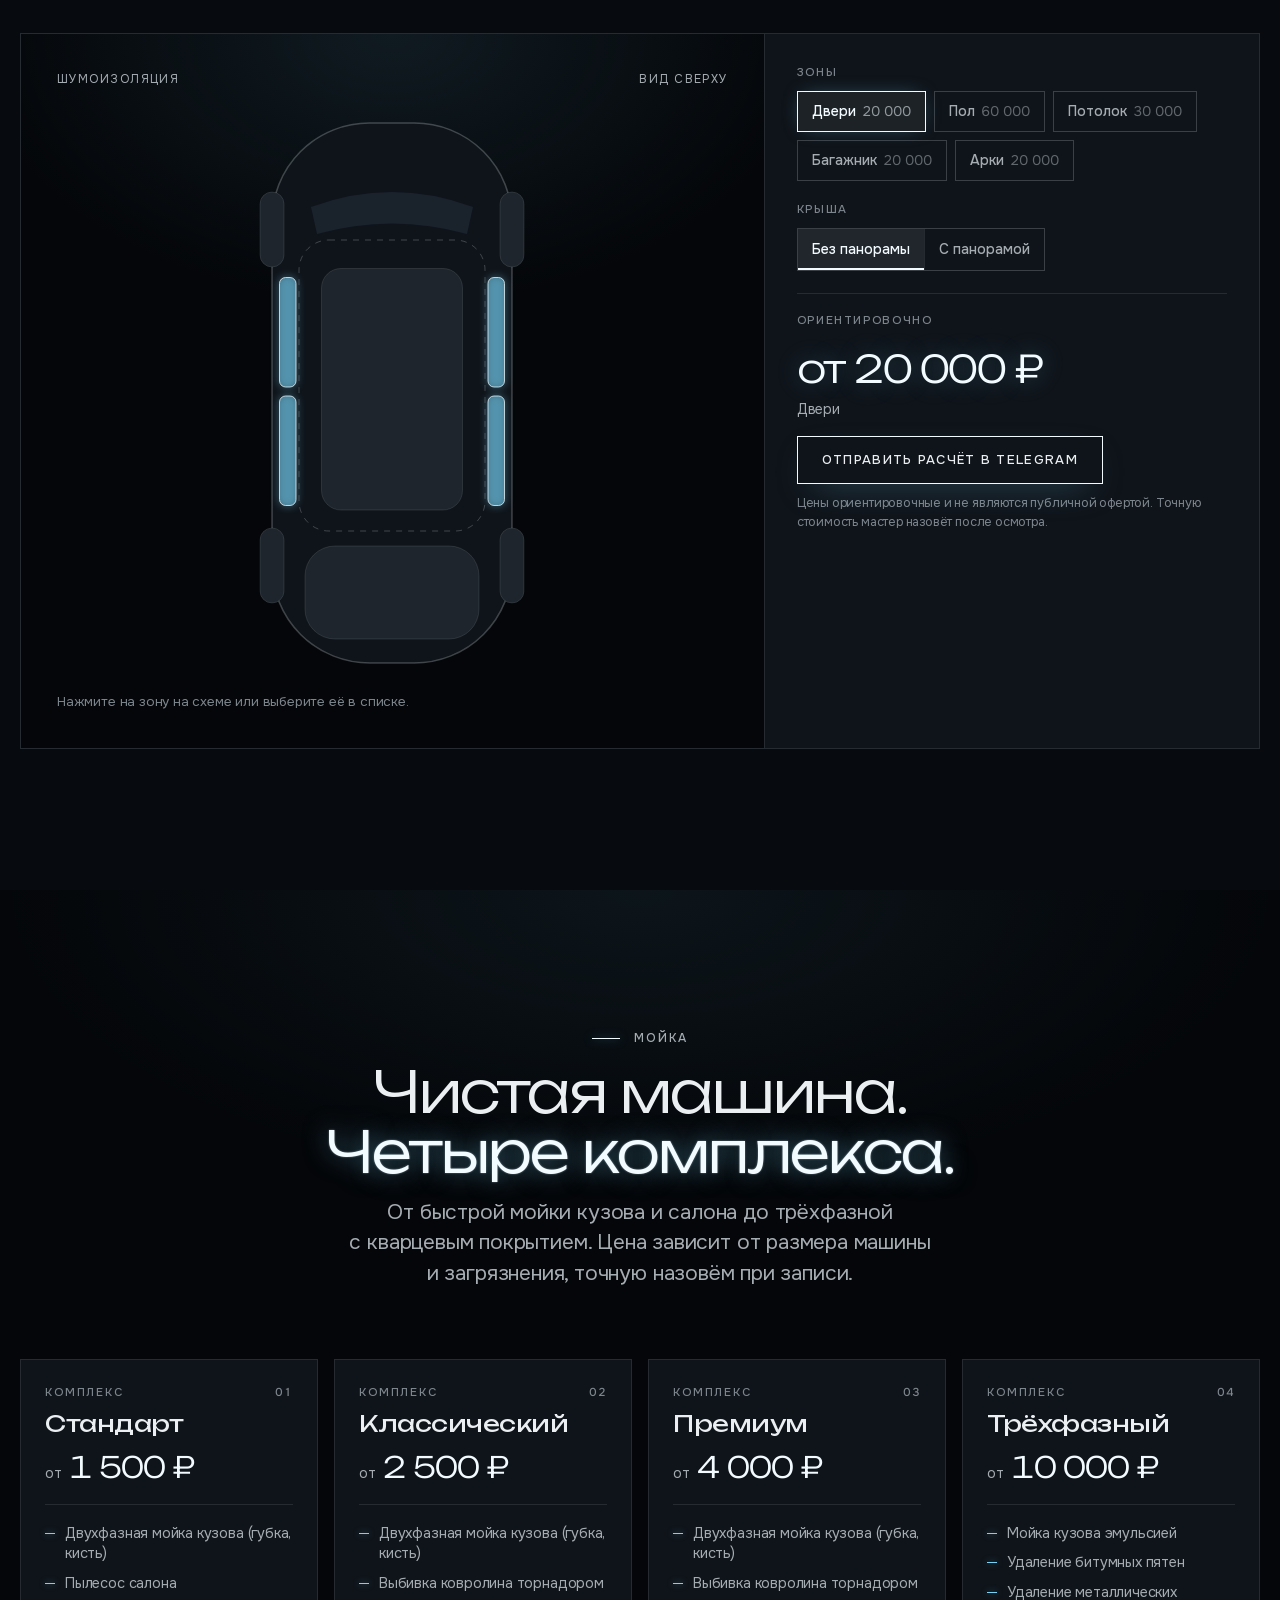
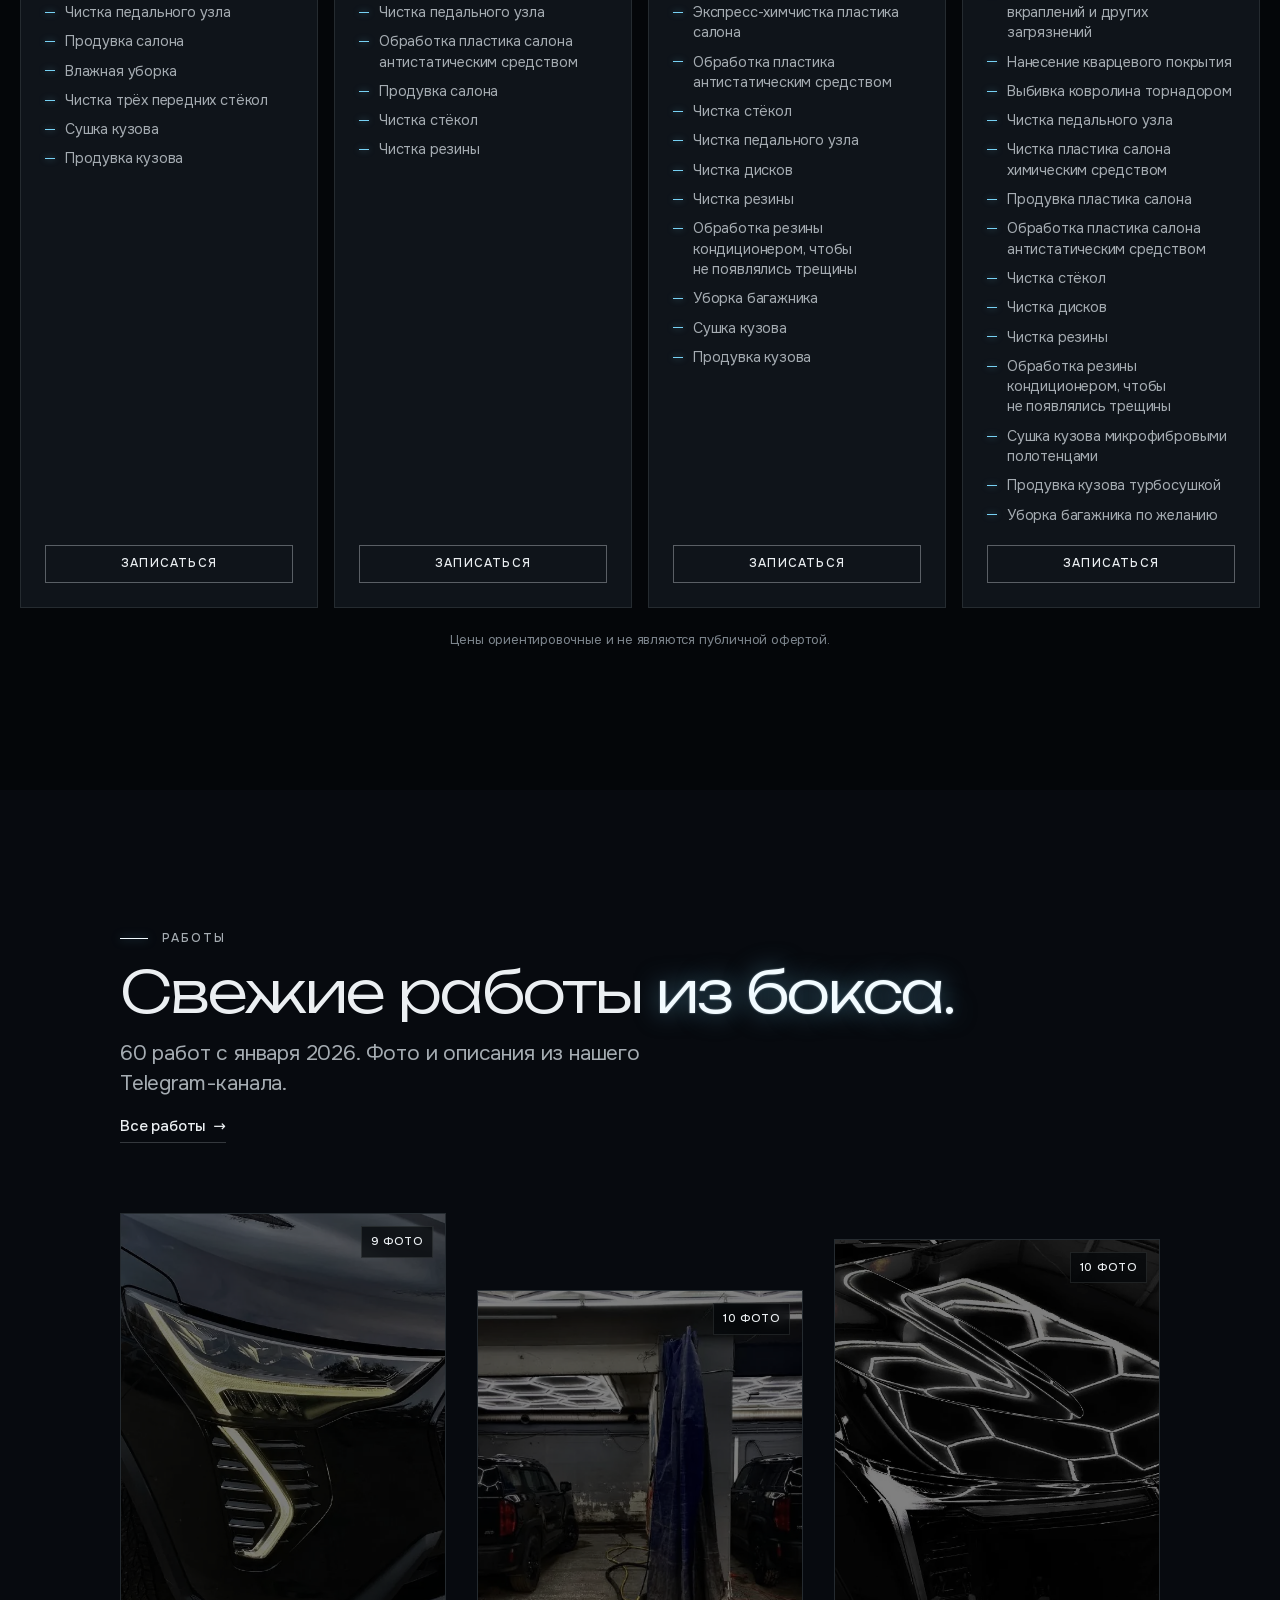
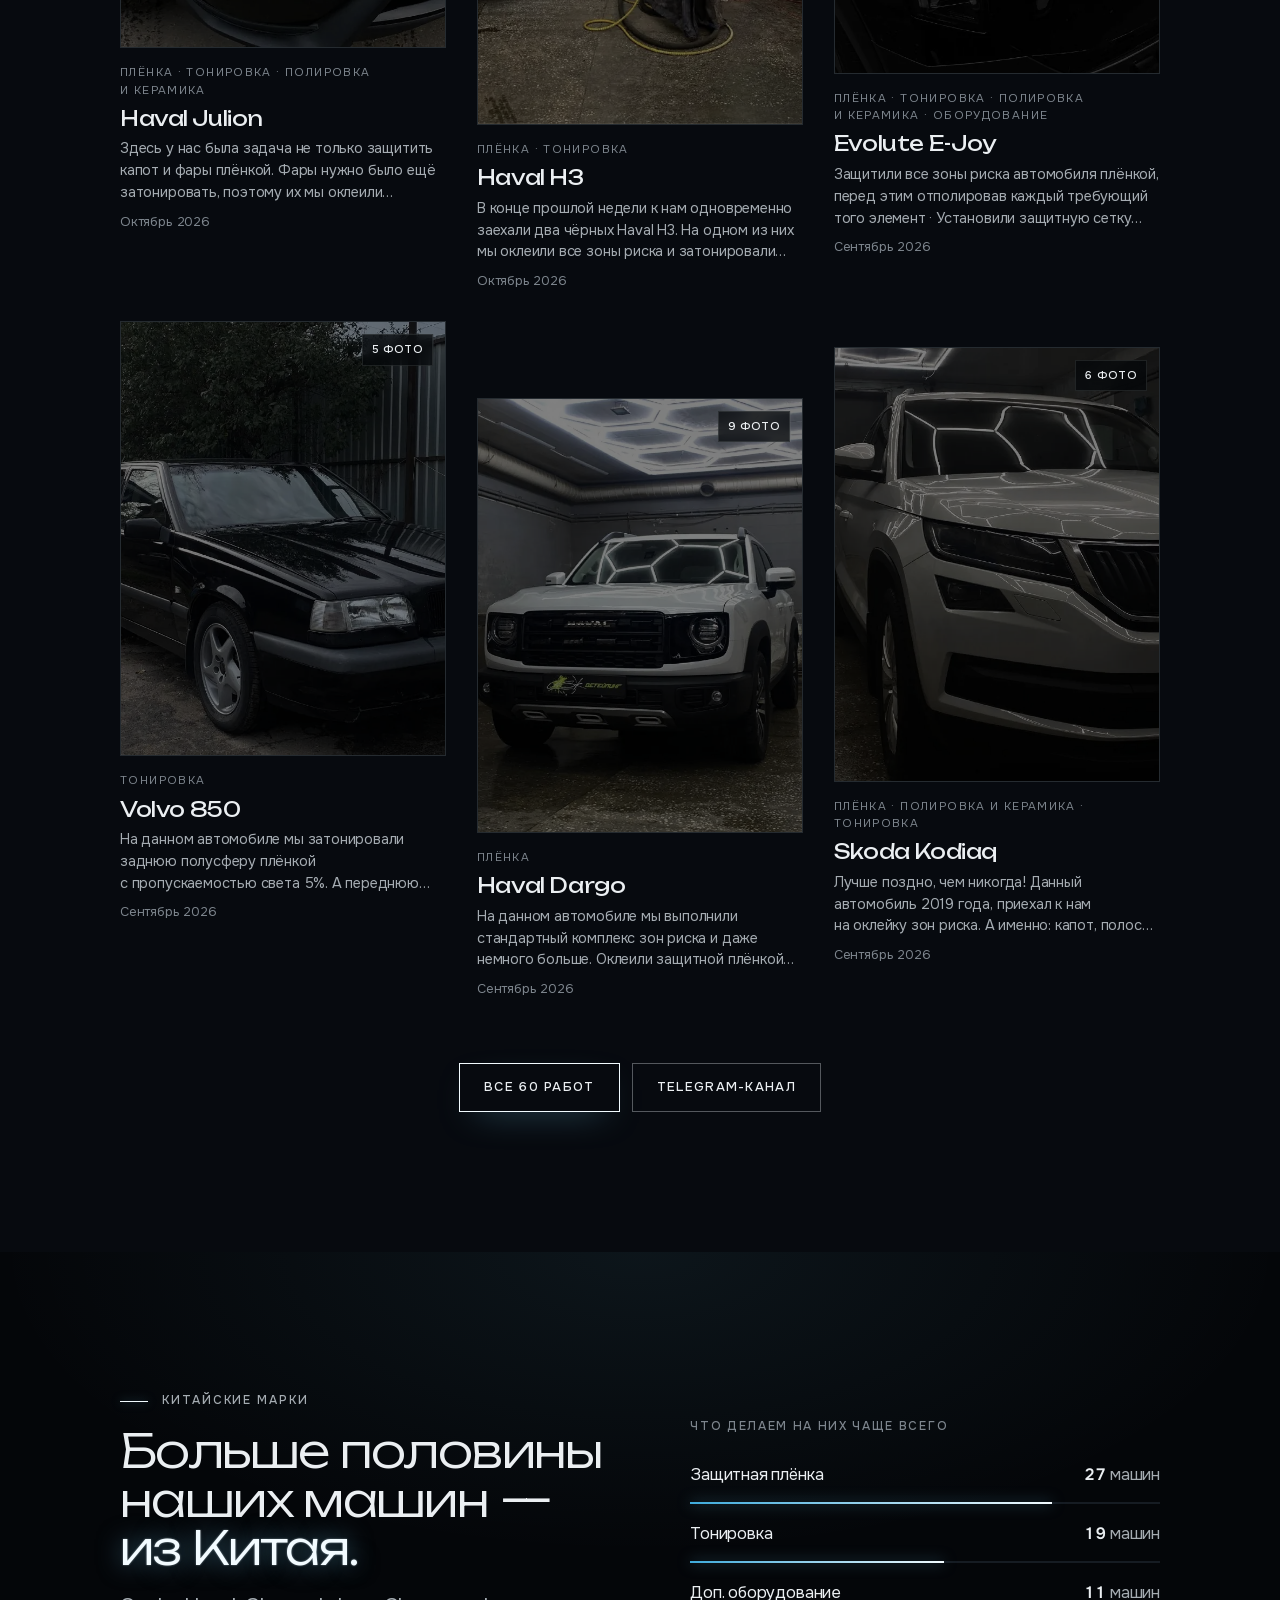
==== commit 443fc547: "Логотип студии, иконки и раздел «Мойка» с прайсом Co-Authored-By: Claude Opus 5.5 <noreply@anthropic" ====
--- a/index.html
+++ b/index.html
@@ -5,7 +5,7 @@
 <meta name="viewport" content="width=device-width, initial-scale=1, viewport-fit=cover">
 <title>ASK Detailing</title>
 <meta name="claude:viewport-fit-sides" content="cover">
-<meta name="description" content="ASK Detailing, детейлинг в Твери: защитная плёнка, тонировка, полировка и керамика, химчистка, антихром и доп. оборудование. Работы с фото и расчёт стоимости онлайн.">
+<meta name="description" content="ASK Detailing, детейлинг в Твери: защитная плёнка, полировка и керамика, химчистка, мойка, шумоизоляция и тонировка. Работы с фото и расчёт стоимости онлайн.">
 <meta name="robots" content="noindex">
 <meta name="theme-color" content="#070a0f">
 <meta name="color-scheme" content="dark">
@@ -18,12 +18,12 @@
 <meta property="og:locale" content="ru_RU">
 <meta property="og:site_name" content="ASK Detailing">
 <meta property="og:title" content="ASK Detailing">
-<meta property="og:description" content="ASK Detailing, детейлинг в Твери: защитная плёнка, тонировка, полировка и керамика, химчистка, антихром и доп. оборудование. Работы с фото и расчёт стоимости онлайн.">
+<meta property="og:description" content="ASK Detailing, детейлинг в Твери: защитная плёнка, полировка и керамика, химчистка, мойка, шумоизоляция и тонировка. Работы с фото и расчёт стоимости онлайн.">
 <link rel="preload" href="css/fonts/onest-cyrillic.woff2" as="font" type="font/woff2" crossorigin>
 <link rel="preload" href="css/fonts/unbounded-cyrillic.woff2" as="font" type="font/woff2" crossorigin>
-<link rel="stylesheet" href="css/site.css?v=d4078538">
+<link rel="stylesheet" href="css/site.css?v=69c66a9c">
 <script>document.documentElement.classList.add('js');try{if(sessionStorage.getItem('ask-ld')||location.hash)document.documentElement.classList.add('ld-seen')}catch(e){document.documentElement.classList.add('ld-seen')}</script>
-<script type="application/ld+json">{"@context":"https://schema.org","@type":"AutomotiveBusiness","name":"ASK Detailing","description":"Детейлинг в Твери: защитная плёнка, тонировка, полировка и керамика, химчистка, антихром и доп. оборудование.","telephone":["+7 962 244-14-40","+7 920 178-07-08"],"address":{"@type":"PostalAddress","streetAddress":"ул. 4-я Красной Слободы, 26а","addressLocality":"Тверь","addressCountry":"RU"},"sameAs":["https://t.me/askdetailing","https://t.me/Kirill_ASK_Detailing","https://vk.ru/club202901436"]}</script>
+<script type="application/ld+json">{"@context":"https://schema.org","@type":"AutomotiveBusiness","name":"ASK Detailing","description":"Детейлинг в Твери: защитная плёнка, тонировка, полировка и керамика, химчистка, мойка, шумоизоляция, антихром и доп. оборудование.","telephone":["+7 962 244-14-40","+7 920 178-07-08"],"address":{"@type":"PostalAddress","streetAddress":"ул. 4-я Красной Слободы, 26а","addressLocality":"Тверь","addressCountry":"RU"},"sameAs":["https://t.me/askdetailing","https://t.me/Kirill_ASK_Detailing","https://vk.ru/club202901436"]}</script>
 
 </head>
 <body>
@@ -31,10 +31,7 @@
 
 <header class="nav">
   <div class="wrap">
-    <a class="logo" href="./" aria-label="На главную">
-      <svg viewBox="0 0 24 24" aria-hidden="true"><path d="M12 2.5l8.2 4.75v9.5L12 21.5l-8.2-4.75v-9.5z" fill="none" stroke="currentColor" stroke-width="1.8"/><path d="M12 7.6l4 2.3v4.6l-4 2.3-4-2.3V9.9z" fill="currentColor"/></svg>
-      ASK Detailing
-    </a>
+    <a class="logo" href="./" aria-label="ASK Detailing, на главную"><img src="img/logo-sm.svg" alt="" width="95" height="54"></a>
     <nav class="nav-links" aria-label="Разделы">
       <a href="#services">Услуги</a>
       <a href="zashchitnaya-plenka.html">Плёнка</a>
@@ -57,6 +54,7 @@
     <li><a href="polirovka-i-keramika.html">Полировка и керамика</a></li>
     <li><a href="himchistka.html">Химчистка салона</a></li>
     <li><a href="#noise">Шумоизоляция</a></li>
+    <li><a href="#wash">Мойка</a></li>
     <li><a href="#calc">Расчёт стоимости</a></li>
     <li><a href="raboty.html">Работы</a></li>
     <li><a href="#compare">Пакеты</a></li>
@@ -67,6 +65,7 @@
 
 
 <div class="loader" aria-hidden="true">
+  <img class="ld-logo" src="img/logo.svg" alt="" width="400" height="226">
   <div class="ld-row"><span>ASK Detailing</span><span class="ld-n">000</span></div>
   <div class="ld-bar"><i></i></div>
   <p class="ld-t">Включаем свет в боксе</p>
@@ -188,8 +187,8 @@
         </li>
         <li class="panel">
           <figure><img src="img/works/9/03.webp" alt="Чёрный Citroen Traveller после комплексной мойки кузова" width="600" height="800" loading="lazy" decoding="async"></figure>
-          <div class="pt"><p class="pt-n">05</p><h3>Мойка</h3><p>Комплексная мойка: кузов, битум, металлические вкрапления, подкапотное пространство.</p><p class="price">Прайс уточняем — цену назовём при записи.</p>
-            <div class="links"><a class="more" href="https://t.me/Kirill_ASK_Detailing" target="_blank" rel="noopener" data-tg="Здравствуйте! Пишу с сайта ASK Detailing. Хочу записаться на мойку.">Записаться</a></div></div>
+          <div class="pt"><p class="pt-n">05</p><h3>Мойка</h3><p>Четыре комплекса: от быстрой мойки до трёхфазной с кварцевым покрытием.</p><p class="price">от <b>1 500 ₽</b> · 4 комплекса</p>
+            <div class="links"><a class="more" href="#wash">Цены и состав</a><a class="more" href="https://t.me/Kirill_ASK_Detailing" target="_blank" rel="noopener" data-tg="Здравствуйте! Пишу с сайта ASK Detailing. Хочу записаться на мойку.">Записаться</a></div></div>
         </li>
         <li class="panel">
           <figure><img src="img/works/210/01.webp" alt="Jaecoo J6 с тонированной задней полусферой" width="600" height="800" loading="lazy" decoding="async"></figure>
@@ -315,6 +314,32 @@
         </div>
       </div>
     </div>
+  </div>
+</section>
+
+<section class="band night" id="wash" aria-labelledby="ws-title">
+  <div class="wrap wide">
+    <div class="band-head center"><p class="eyebrow">Мойка</p><h2 id="ws-title">Чистая машина. <span class="lit">Четыре комплекса.</span></h2><p class="lead">От быстрой мойки кузова и салона до трёхфазной с кварцевым покрытием. Цена зависит от размера машины и загрязнения, точную назовём при записи.</p></div>
+    <ol class="wash">
+      <li class="wash-card">
+        <div class="wash-head"><p class="wash-k">Комплекс</p><h3>Стандарт</h3><p class="wash-price">от <b>1 500 ₽</b></p></div>
+        <ul class="wash-list"><li>Двухфазная мойка кузова (губка, кисть)</li><li>Пылесос салона</li><li>Чистка педального узла</li><li>Продувка салона</li><li>Влажная уборка</li><li>Чистка трёх передних стёкол</li><li>Сушка кузова</li><li>Продувка кузова</li></ul>
+        <a class="btn line small" href="https://t.me/Kirill_ASK_Detailing" target="_blank" rel="noopener" data-tg="Здравствуйте! Пишу с сайта ASK Detailing. Хочу записаться на мойку: комплекс «Стандарт», от 1 500 ₽. Подскажите, пожалуйста, свободное время.">Записаться</a>
+      </li><li class="wash-card">
+        <div class="wash-head"><p class="wash-k">Комплекс</p><h3>Классический</h3><p class="wash-price">от <b>2 500 ₽</b></p></div>
+        <ul class="wash-list"><li>Двухфазная мойка кузова (губка, кисть)</li><li>Выбивка ковролина торнадором</li><li>Чистка педального узла</li><li>Обработка пластика салона антистатическим средством</li><li>Продувка салона</li><li>Чистка стёкол</li><li>Чистка резины</li></ul>
+        <a class="btn line small" href="https://t.me/Kirill_ASK_Detailing" target="_blank" rel="noopener" data-tg="Здравствуйте! Пишу с сайта ASK Detailing. Хочу записаться на мойку: комплекс «Классический», от 2 500 ₽. Подскажите, пожалуйста, свободное время.">Записаться</a>
+      </li><li class="wash-card">
+        <div class="wash-head"><p class="wash-k">Комплекс</p><h3>Премиум</h3><p class="wash-price">от <b>4 000 ₽</b></p></div>
+        <ul class="wash-list"><li>Двухфазная мойка кузова (губка, кисть)</li><li>Выбивка ковролина торнадором</li><li>Экспресс-химчистка пластика салона</li><li>Обработка пластика антистатическим средством</li><li>Чистка стёкол</li><li>Чистка педального узла</li><li>Чистка дисков</li><li>Чистка резины</li><li>Обработка резины кондиционером, чтобы не появлялись трещины</li><li>Уборка багажника</li><li>Сушка кузова</li><li>Продувка кузова</li></ul>
+        <a class="btn line small" href="https://t.me/Kirill_ASK_Detailing" target="_blank" rel="noopener" data-tg="Здравствуйте! Пишу с сайта ASK Detailing. Хочу записаться на мойку: комплекс «Премиум», от 4 000 ₽. Подскажите, пожалуйста, свободное время.">Записаться</a>
+      </li><li class="wash-card">
+        <div class="wash-head"><p class="wash-k">Комплекс</p><h3>Трёхфазный</h3><p class="wash-price">от <b>10 000 ₽</b></p></div>
+        <ul class="wash-list"><li>Мойка кузова эмульсией</li><li>Удаление битумных пятен</li><li>Удаление металлических вкраплений и других загрязнений</li><li>Нанесение кварцевого покрытия</li><li>Выбивка ковролина торнадором</li><li>Чистка педального узла</li><li>Чистка пластика салона химическим средством</li><li>Продувка пластика салона</li><li>Обработка пластика салона антистатическим средством</li><li>Чистка стёкол</li><li>Чистка дисков</li><li>Чистка резины</li><li>Обработка резины кондиционером, чтобы не появлялись трещины</li><li>Сушка кузова микрофибровыми полотенцами</li><li>Продувка кузова турбосушкой</li><li>Уборка багажника по желанию</li></ul>
+        <a class="btn line small" href="https://t.me/Kirill_ASK_Detailing" target="_blank" rel="noopener" data-tg="Здравствуйте! Пишу с сайта ASK Detailing. Хочу записаться на мойку: комплекс «Трёхфазный», от 10 000 ₽. Подскажите, пожалуйста, свободное время.">Записаться</a>
+      </li>
+    </ol>
+    <p class="wash-fine">Цены ориентировочные и не являются публичной офертой.</p>
   </div>
 </section>
 
@@ -478,7 +503,8 @@
 <footer class="foot">
   <div class="wrap">
     <div class="foot-cols">
-      <div><h4>Услуги</h4><ul><li><a href="zashchitnaya-plenka.html">Защитная плёнка</a></li><li><a href="smena-cveta.html">Смена цвета</a></li><li><a href="polirovka-i-keramika.html">Полировка и керамика</a></li><li><a href="himchistka.html">Химчистка</a></li><li><a href="#noise">Шумоизоляция</a></li></ul></div>
+      <div class="foot-brand"><a href="./" aria-label="ASK Detailing, на главную"><img src="img/logo.svg" alt="" width="210" height="118" loading="lazy" decoding="async"></a><p>Детейлинг-студия в Твери<br>ул. 4-я Красной Слободы, 26а</p></div>
+      <div><h4>Услуги</h4><ul><li><a href="zashchitnaya-plenka.html">Защитная плёнка</a></li><li><a href="smena-cveta.html">Смена цвета</a></li><li><a href="polirovka-i-keramika.html">Полировка и керамика</a></li><li><a href="himchistka.html">Химчистка</a></li><li><a href="#noise">Шумоизоляция</a></li><li><a href="#wash">Мойка</a></li></ul></div>
       <div><h4>Студия</h4><ul><li><a href="raboty.html">Работы</a></li><li><a href="#reviews">Отзывы</a></li><li><a href="#faq">Вопросы</a></li><li><a href="#contacts">Контакты</a></li><li><a href="https://t.me/askdetailing" target="_blank" rel="noopener">Telegram-канал</a></li><li><a href="https://vk.ru/club202901436" target="_blank" rel="noopener">Группа VK</a></li></ul></div>
     </div>
     <p>Цены на сайте ориентировочные и не являются публичной офертой. Точную стоимость мастер называет после осмотра.</p>
@@ -496,11 +522,11 @@
   <a href="#calc"><svg viewBox="0 0 24 24" aria-hidden="true"><rect x="5" y="3" width="14" height="18" rx="3" fill="none" stroke="currentColor" stroke-width="1.7"/><path d="M8 7h8M8 12h2M12 12h2M16 12h0M8 16h2M12 16h2" stroke="currentColor" stroke-width="1.7" stroke-linecap="round"/></svg><span>Расчёт</span></a>
 </nav>
 
-<script id="prices-data" type="application/json">{"_note":"Цены в рублях. По прайсу студии от 8 ноября 2026: защитная плёнка, смена цвета, полировка и керамика, шумоизоляция. Пока условные: химчистка, тонировка, доп. оборудование, антихром и стайлинг. Прайс мойки студия пришлёт позже. После правок пересоберите сайт.","services":{"ppfRisk":55000,"ppfFull":175000,"wrap":110000,"colorPpf":240000,"polish":15000,"noise":10000,"dry":8000,"tint":5000,"equip":3000,"style":5000},"film":{"thickness":190},"ppfPacks":[{"id":"risk","name":"Зоны риска","parts":"Капот, передние крылья, бампер, фары, стойки у лобового стекла, полоса на крышу, зеркала, внутренние пороги, погрузочная зона, зоны под ручками","zones":["hood","fenderF","bumperF","head","roof","mirror","skirt"],"days":"от 1 дня","from":55000},{"id":"full","name":"Весь кузов","parts":"Все окрашенные детали","zones":["fenderR","door","fenderF","bumperF","bumperR","skirt","roof","hood","head","mirror"],"days":"4–6 дней","from":175000}],"calc":{"_note":"zones — цена плёнки по деталям «от–до» для стандартной (std) и премиальной (pre) плёнки, от компакта до внедорожника. Передние крылья и зеркала, а у премиума ещё и фары студия оставила как было: цена для седана ×0,85…×1,25, премиум ×1,3. classes — какую часть вилки берёт класс машины: 0 — нижняя граница, 1 — верхняя. Если выбран ровно пакет из ppfPacks, цена пакета «от» пересчитывается по тем же деталям. wrap — смена цвета винилом «от», wrapClasses — множители класса для винила, spread — ширина вилки для винила.","zones":{"hood":{"std":[14000,18000],"pre":[19000,25000]},"fenderF":{"std":[14000,21000],"pre":[19000,28000]},"head":{"std":[4000,8000],"pre":[8000,11000]},"bumperF":{"std":[13000,25000],"pre":[16000,31000]},"skirt":{"std":[5000,15000],"pre":[10000,18000]},"door":{"std":[40000,48000],"pre":[48000,68000]},"fenderR":{"std":[20000,40000],"pre":[24000,32000]},"bumperR":{"std":[19000,25000],"pre":[25000,31000]},"roof":{"std":[26000,35000],"pre":[29000,45000]},"mirror":{"std":[4000,6000],"pre":[5500,8000]}},"classes":{"c":[0,0.4],"s":[0.2,0.6],"k":[0.4,0.8],"x":[0.6,1]},"wrap":{"whiteGloss":110000,"whiteMatte":140000,"color":180000,"chrome":350000},"wrapClasses":{"c":1,"s":1.18,"k":1.29,"x":1.47},"spread":0.15},"noise":{"_note":"Шумоизоляция по зонам. У потолка две цены: без панорамной крыши (price) и с ней (pano).","zones":[{"id":"doors","name":"Двери","price":20000},{"id":"floor","name":"Пол","price":60000},{"id":"roof","name":"Потолок","price":30000,"pano":10000},{"id":"trunk","name":"Багажник","price":20000},{"id":"arches","name":"Арки","price":20000}]},"compare":{"pol":{"cols":[["Керамика в 1 слой",15000],["Керамика и лёгкая полировка",25000],["Керамика и глубокая полировка",35000],["Керамика и восстанавливающая полировка",45000]],"rows":[["Полировка","—","Лёгкая","Глубокая","Восстанавливающая"],["Что даёт","Блеск и защита лака без полировки","Освежает лак, уходит лёгкая паутинка","Убирает паутинку, голограммы и мелкие царапины","Возвращает уставший лак: более глубокие риски и следы плохой полировки"],["Керамика","1 слой","+","+","+"],["Гидрофобный эффект","+","+","+","+"],["Срок","1–2 дня","1–2 дня","2–3 дня","3–4 дня"]]},"dry":{"cols":[["Экспресс",8000],["Комплексная",18000],["С разбором",25000]],"rows":[["Сиденья и ковры","+","+","+"],["Потолок и багажник","—","+","+"],["Снятие сидений","—","—","+"],["Кожа","Чистка","Чистка и пропитка","Чистка и пропитка"],["Срок","3–4 часа","1 день","2 дня"]]}}}</script>
+<script id="prices-data" type="application/json">{"_note":"Цены в рублях. По прайсу студии от 8 ноября 2026: защитная плёнка, смена цвета, полировка и керамика, шумоизоляция; мойка — по прайсу от 9 ноября 2026. Пока условные: химчистка, тонировка, доп. оборудование, антихром и стайлинг. После правок пересоберите сайт.","services":{"ppfRisk":55000,"ppfFull":175000,"wrap":110000,"colorPpf":240000,"polish":15000,"noise":10000,"dry":8000,"tint":5000,"equip":3000,"style":5000},"film":{"thickness":190},"ppfPacks":[{"id":"risk","name":"Зоны риска","parts":"Капот, передние крылья, бампер, фары, стойки у лобового стекла, полоса на крышу, зеркала, внутренние пороги, погрузочная зона, зоны под ручками","zones":["hood","fenderF","bumperF","head","roof","mirror","skirt"],"days":"от 1 дня","from":55000},{"id":"full","name":"Весь кузов","parts":"Все окрашенные детали","zones":["fenderR","door","fenderF","bumperF","bumperR","skirt","roof","hood","head","mirror"],"days":"4–6 дней","from":175000}],"calc":{"_note":"zones — цена плёнки по деталям «от–до» для стандартной (std) и премиальной (pre) плёнки, от компакта до внедорожника. Передние крылья и зеркала, а у премиума ещё и фары студия оставила как было: цена для седана ×0,85…×1,25, премиум ×1,3. classes — какую часть вилки берёт класс машины: 0 — нижняя граница, 1 — верхняя. Если выбран ровно пакет из ppfPacks, цена пакета «от» пересчитывается по тем же деталям. wrap — смена цвета винилом «от», wrapClasses — множители класса для винила, spread — ширина вилки для винила.","zones":{"hood":{"std":[14000,18000],"pre":[19000,25000]},"fenderF":{"std":[14000,21000],"pre":[19000,28000]},"head":{"std":[4000,8000],"pre":[8000,11000]},"bumperF":{"std":[13000,25000],"pre":[16000,31000]},"skirt":{"std":[5000,15000],"pre":[10000,18000]},"door":{"std":[40000,48000],"pre":[48000,68000]},"fenderR":{"std":[20000,40000],"pre":[24000,32000]},"bumperR":{"std":[19000,25000],"pre":[25000,31000]},"roof":{"std":[26000,35000],"pre":[29000,45000]},"mirror":{"std":[4000,6000],"pre":[5500,8000]}},"classes":{"c":[0,0.4],"s":[0.2,0.6],"k":[0.4,0.8],"x":[0.6,1]},"wrap":{"whiteGloss":110000,"whiteMatte":140000,"color":180000,"chrome":350000},"wrapClasses":{"c":1,"s":1.18,"k":1.29,"x":1.47},"spread":0.15},"noise":{"_note":"Шумоизоляция по зонам. У потолка две цены: без панорамной крыши (price) и с ней (pano).","zones":[{"id":"doors","name":"Двери","price":20000},{"id":"floor","name":"Пол","price":60000},{"id":"roof","name":"Потолок","price":30000,"pano":10000},{"id":"trunk","name":"Багажник","price":20000},{"id":"arches","name":"Арки","price":20000}]},"wash":{"_note":"Комплексы мойки. Цены «от»: итог зависит от размера машины и загрязнения. Порядок пунктов — как в прайсе студии.","packs":[{"id":"standard","name":"Стандарт","from":1500,"items":["Двухфазная мойка кузова (губка, кисть)","Пылесос салона","Чистка педального узла","Продувка салона","Влажная уборка","Чистка трёх передних стёкол","Сушка кузова","Продувка кузова"]},{"id":"classic","name":"Классический","from":2500,"items":["Двухфазная мойка кузова (губка, кисть)","Выбивка ковролина торнадором","Чистка педального узла","Обработка пластика салона антистатическим средством","Продувка салона","Чистка стёкол","Чистка резины"]},{"id":"premium","name":"Премиум","from":4000,"items":["Двухфазная мойка кузова (губка, кисть)","Выбивка ковролина торнадором","Экспресс-химчистка пластика салона","Обработка пластика антистатическим средством","Чистка стёкол","Чистка педального узла","Чистка дисков","Чистка резины","Обработка резины кондиционером, чтобы не появлялись трещины","Уборка багажника","Сушка кузова","Продувка кузова"]},{"id":"three","name":"Трёхфазный","from":10000,"items":["Мойка кузова эмульсией","Удаление битумных пятен","Удаление металлических вкраплений и других загрязнений","Нанесение кварцевого покрытия","Выбивка ковролина торнадором","Чистка педального узла","Чистка пластика салона химическим средством","Продувка пластика салона","Обработка пластика салона антистатическим средством","Чистка стёкол","Чистка дисков","Чистка резины","Обработка резины кондиционером, чтобы не появлялись трещины","Сушка кузова микрофибровыми полотенцами","Продувка кузова турбосушкой","Уборка багажника по желанию"]}]},"compare":{"pol":{"cols":[["Керамика в 1 слой",15000],["Керамика и лёгкая полировка",25000],["Керамика и глубокая полировка",35000],["Керамика и восстанавливающая полировка",45000]],"rows":[["Полировка","—","Лёгкая","Глубокая","Восстанавливающая"],["Что даёт","Блеск и защита лака без полировки","Освежает лак, уходит лёгкая паутинка","Убирает паутинку, голограммы и мелкие царапины","Возвращает уставший лак: более глубокие риски и следы плохой полировки"],["Керамика","1 слой","+","+","+"],["Гидрофобный эффект","+","+","+","+"],["Срок","1–2 дня","1–2 дня","2–3 дня","3–4 дня"]]},"dry":{"cols":[["Экспресс",8000],["Комплексная",18000],["С разбором",25000]],"rows":[["Сиденья и ковры","+","+","+"],["Потолок и багажник","—","+","+"],["Снятие сидений","—","—","+"],["Кожа","Чистка","Чистка и пропитка","Чистка и пропитка"],["Срок","3–4 часа","1 день","2 дня"]]}}}</script>
 <script src="js/vendor/lenis.min.js?v=44dcd10f"></script>
 <script src="js/car.js?v=fc2ad631"></script>
 <script src="js/scenes.js?v=16b79ddb"></script>
-<script src="js/light.js?v=cc0d6f44"></script>
+<script src="js/light.js?v=18c5b6bc"></script>
 <script src="js/tools.js?v=c074804b"></script>
 
 
--- a/css/site.css
+++ b/css/site.css
@@ -114,9 +114,10 @@
 .nav.hide{transform:translateY(calc(-100% - env(safe-area-inset-top,0px) - 2px))}
 .menu-open .nav.hide{transform:none}
 .nav .wrap{height:100%;display:flex;align-items:center;gap:26px;max-width:calc(var(--wide) + 32px)}
-.logo{display:flex;align-items:center;gap:10px;color:var(--ink);font:500 13px/1 var(--f-display);letter-spacing:.08em;text-transform:uppercase;white-space:nowrap}
-.logo:hover{text-decoration:none;color:var(--led)}
-.logo svg{width:22px;height:22px;flex:none;color:var(--led);filter:drop-shadow(0 0 6px rgba(119,210,245,.6))}
+/* логотип студии: в шапке logo-sm.svg (без мелкой надписи, линии толще), крупно — logo.svg; исходники в brand/ */
+.logo{display:block;flex:none;line-height:0}
+.logo img{display:block;height:54px;width:auto;transition:filter .45s var(--ease)}
+.logo:hover img{filter:drop-shadow(0 0 14px rgba(170,232,8,.38))}
 .nav-links{display:flex;gap:24px;margin-left:auto;font-size:13.5px}
 .nav-links a{position:relative;color:var(--ink-2);transition:color .25s}
 .nav-links a::after{content:"";position:absolute;left:0;right:0;bottom:-7px;height:1px;background:var(--led);box-shadow:0 0 8px var(--glow);transform:scaleX(0);transform-origin:right center;transition:transform .45s var(--ease)}
@@ -134,7 +135,7 @@
 .mmenu a{display:flex;justify-content:space-between;align-items:center;font:300 24px/1.25 var(--f-display);letter-spacing:-.03em;color:var(--ink);padding:14px 0;border-bottom:1px solid var(--line)}
 .mmenu a::after{content:"→";font:400 18px/1 var(--f-text);color:var(--ink-3)}
 .mmenu a:hover{text-decoration:none;color:var(--led)}
-@media (max-width:520px){.nav .wrap{gap:14px}.logo{font-size:12px}.nav-cta.btn.small{padding:10px 12px;font-size:11px}}
+@media (max-width:520px){.nav .wrap{gap:14px}.logo img{height:44px}.nav-cta.btn.small{padding:10px 12px;font-size:11px}}
 
 /* загрузка на главной: один раз за визит, «включаем свет в боксе» */
 .loader{display:none}
@@ -147,6 +148,7 @@
 .ld-bar{height:1px;background:var(--line)}
 .ld-bar i{display:block;height:100%;background:var(--led);box-shadow:0 0 12px var(--glow);transform:scaleX(0);transform-origin:left center}
 .ld-t{font-size:12px;letter-spacing:.16em;text-transform:uppercase;color:var(--ink-3)}
+.ld-logo{position:absolute;left:50%;top:44%;width:min(64vw,400px);height:auto;transform:translate(-50%,-50%);animation:lampflick .8s steps(1,end) .12s backwards}
 .loader.out{transform:translateY(-100%);transition:transform .8s var(--ease-io)}
 @media (prefers-reduced-motion:reduce){.js .loader{display:none!important}}
 
@@ -176,13 +178,13 @@
 @media (hover:none),(pointer:coarse){.cursor-glow{display:none}}
 
 /* карточки под лампой: кант светлеет, сверху падает свет, снизу голубой отсвет */
-.film,.pack,.defect,.vs-col,.rv-link,.tl,.hl,.profile,.imap-info,.rev-score,.rev-card,.ck-card{position:relative;border:1px solid var(--line);background:var(--card);transition:border-color .8s var(--ease),box-shadow .8s var(--ease),background-color .5s}
-.film::after,.pack::after,.defect::after,.vs-col::after,.rv-link::after,.tl::after,.hl::after,.profile::after{content:"";position:absolute;inset:0;pointer-events:none;z-index:3;background:radial-gradient(80% 46% at 50% 0%,rgba(242,251,255,.1),transparent 72%);opacity:0;transition:opacity .9s var(--ease)}
-.film.is-lit,.pack.is-lit,.defect.is-lit,.vs-col.is-lit,.rv-link.is-lit,.tl.is-lit,.hl.is-lit,.profile.is-lit{border-color:rgba(242,251,255,.34);box-shadow:0 40px 90px -56px var(--glow)}
-.film.is-lit::after,.pack.is-lit::after,.defect.is-lit::after,.vs-col.is-lit::after,.rv-link.is-lit::after,.tl.is-lit::after,.hl.is-lit::after,.profile.is-lit::after{opacity:1}
+.film,.pack,.defect,.vs-col,.rv-link,.tl,.hl,.profile,.wash-card,.imap-info,.rev-score,.rev-card,.ck-card{position:relative;border:1px solid var(--line);background:var(--card);transition:border-color .8s var(--ease),box-shadow .8s var(--ease),background-color .5s}
+.film::after,.pack::after,.defect::after,.vs-col::after,.rv-link::after,.tl::after,.hl::after,.profile::after,.wash-card::after{content:"";position:absolute;inset:0;pointer-events:none;z-index:3;background:radial-gradient(80% 46% at 50% 0%,rgba(242,251,255,.1),transparent 72%);opacity:0;transition:opacity .9s var(--ease)}
+.film.is-lit,.pack.is-lit,.defect.is-lit,.vs-col.is-lit,.rv-link.is-lit,.tl.is-lit,.hl.is-lit,.profile.is-lit,.wash-card.is-lit{border-color:rgba(242,251,255,.34);box-shadow:0 40px 90px -56px var(--glow)}
+.film.is-lit::after,.pack.is-lit::after,.defect.is-lit::after,.vs-col.is-lit::after,.rv-link.is-lit::after,.tl.is-lit::after,.hl.is-lit::after,.profile.is-lit::after,.wash-card.is-lit::after{opacity:1}
 @media (hover:hover){
-  .film:hover,.pack:hover,.defect:hover,.vs-col:hover,.rv-link:hover,.tl:hover,.hl:hover,.profile:hover{border-color:rgba(242,251,255,.34);box-shadow:0 40px 90px -56px var(--glow)}
-  .film:hover::after,.pack:hover::after,.defect:hover::after,.vs-col:hover::after,.rv-link:hover::after,.tl:hover::after,.hl:hover::after,.profile:hover::after{opacity:1}
+  .film:hover,.pack:hover,.defect:hover,.vs-col:hover,.rv-link:hover,.tl:hover,.hl:hover,.profile:hover,.wash-card:hover{border-color:rgba(242,251,255,.34);box-shadow:0 40px 90px -56px var(--glow)}
+  .film:hover::after,.pack:hover::after,.defect:hover::after,.vs-col:hover::after,.rv-link:hover::after,.tl:hover::after,.hl:hover::after,.profile:hover::after,.wash-card:hover::after{opacity:1}
 }
 
 /* scroll reveal (tools.js adds .rv only when motion is allowed): сдвиг до 26px, 0,8 с */
@@ -456,6 +458,30 @@
 .nz.on rect{fill:rgba(119,210,245,.5);stroke:var(--led);filter:drop-shadow(0 0 6px rgba(119,210,245,.7))}
 .nz[data-zone="roof"].on rect{fill:rgba(119,210,245,.08);stroke:var(--led)}
 @media (max-width:940px){.ns-calc .calc-view{min-height:0}.ns-car svg{max-height:46svh}}
+
+/* мойка: четыре комплекса карточками, на телефоне листаются вбок */
+.wash{list-style:none;margin:0;padding:0;display:grid;grid-template-columns:repeat(4,minmax(0,1fr));gap:16px;counter-reset:w}
+.wash-card{display:flex;flex-direction:column;gap:20px;padding:26px 24px 24px;counter-increment:w}
+.wash-head{display:grid;gap:6px}
+.wash-k{display:flex;justify-content:space-between;gap:12px;font:500 11.5px/1.3 var(--f-text);letter-spacing:.16em;text-transform:uppercase;color:var(--ink-3)}
+.wash-k::after{content:"0" counter(w);font-variant-numeric:tabular-nums;letter-spacing:.08em;transition:color .6s}
+.wash-card.is-lit .wash-k::after{color:var(--led)}
+.wash-card h3{font-size:clamp(20px,1.8vw,24px)}
+.wash-price{margin-top:6px;color:var(--ink-2);font-size:14px}
+.wash-price b{font:300 clamp(24px,2.3vw,30px)/1 var(--f-display);letter-spacing:-.03em;color:var(--led);font-variant-numeric:tabular-nums;white-space:nowrap;margin-left:4px}
+.wash-list{list-style:none;margin:0;padding:18px 0 0;border-top:1px solid var(--line);display:grid;gap:9px;align-content:start;font-size:14.5px;line-height:1.4;color:var(--ink-2)}
+.wash-list li{position:relative;padding-left:20px}
+.wash-list li::before{content:"";position:absolute;left:0;top:.68em;width:10px;height:1px;background:var(--ice);box-shadow:0 0 6px var(--glow)}
+.wash-card .btn{margin-top:auto;align-self:stretch;position:relative;z-index:4}
+.wash-fine{margin-top:22px;text-align:center;font-size:13px;color:var(--ink-3)}
+@media (max-width:1100px){.wash{grid-template-columns:repeat(2,minmax(0,1fr))}}
+@media (max-width:700px){
+  .wash{display:flex;gap:12px;overflow-x:auto;scroll-snap-type:x mandatory;overscroll-behavior-x:contain;scrollbar-width:none;
+    margin-inline:calc(-1 * max(16px,env(safe-area-inset-left,0px))) calc(-1 * max(16px,env(safe-area-inset-right,0px)));
+    padding-inline:max(16px,env(safe-area-inset-left,0px)) max(16px,env(safe-area-inset-right,0px));scroll-padding-inline:max(16px,env(safe-area-inset-left,0px))}
+  .wash::-webkit-scrollbar{display:none}
+  .wash-card{flex:0 0 84%;scroll-snap-align:start}
+}
 
 /* китайские марки */
 .cn{display:grid;grid-template-columns:minmax(0,1.05fr) minmax(0,1fr);gap:clamp(36px,6vw,88px);align-items:start}
@@ -595,6 +621,9 @@
 .foot .wrap{display:grid;gap:18px}
 .foot-cols{display:grid;grid-template-columns:repeat(auto-fit,minmax(220px,1fr));gap:24px;padding-bottom:24px;border-bottom:1px solid var(--line)}
 @media (max-width:640px){.foot-cols{grid-template-columns:minmax(0,1fr)}}
+.foot-brand a{display:inline-block;line-height:0}
+.foot-brand img{display:block;width:210px;height:auto;margin:-4px 0 12px -3px}
+.foot-brand p{margin:0}
 .foot h4{font:500 11.5px/1.4 var(--f-text);letter-spacing:.14em;text-transform:uppercase;color:var(--ink-2);margin-bottom:12px}
 .foot ul{list-style:none;margin:0;padding:0;display:grid;gap:8px}
 .foot a{color:var(--ink-2);font-size:13.5px}
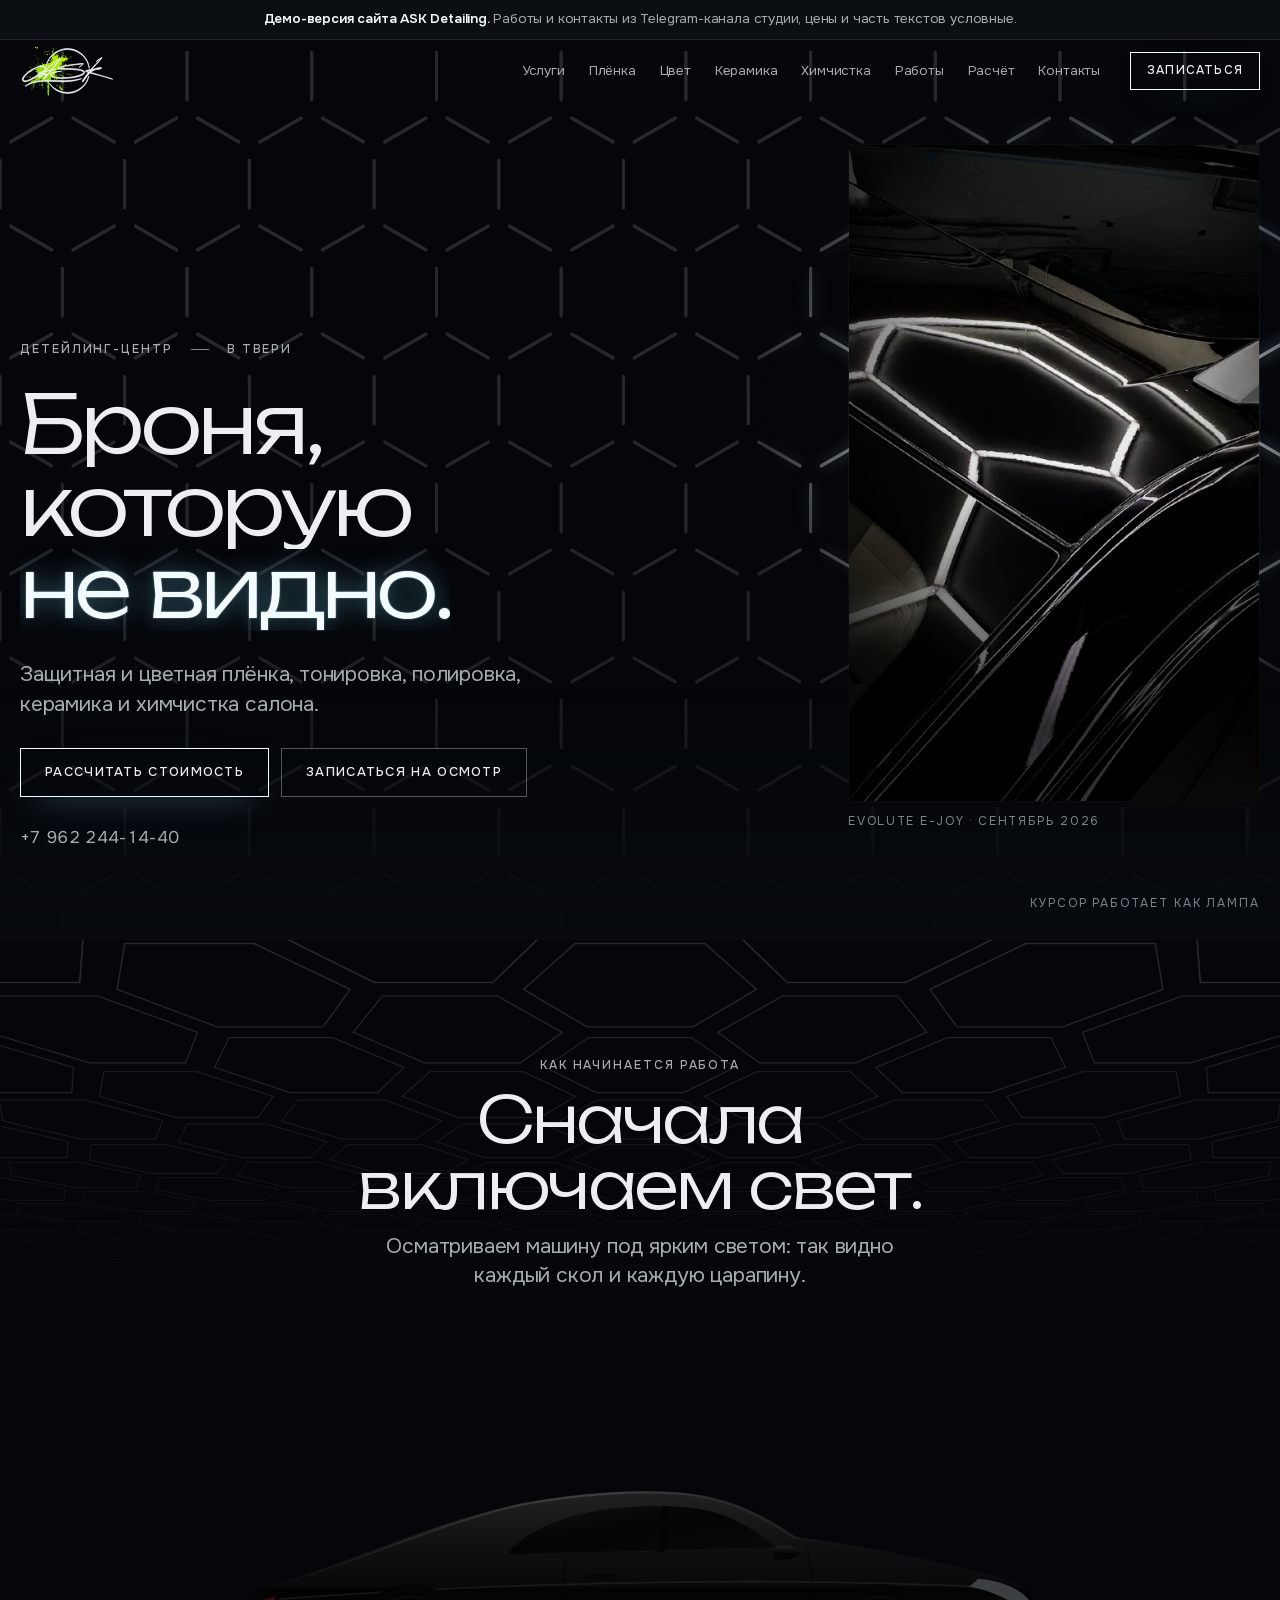
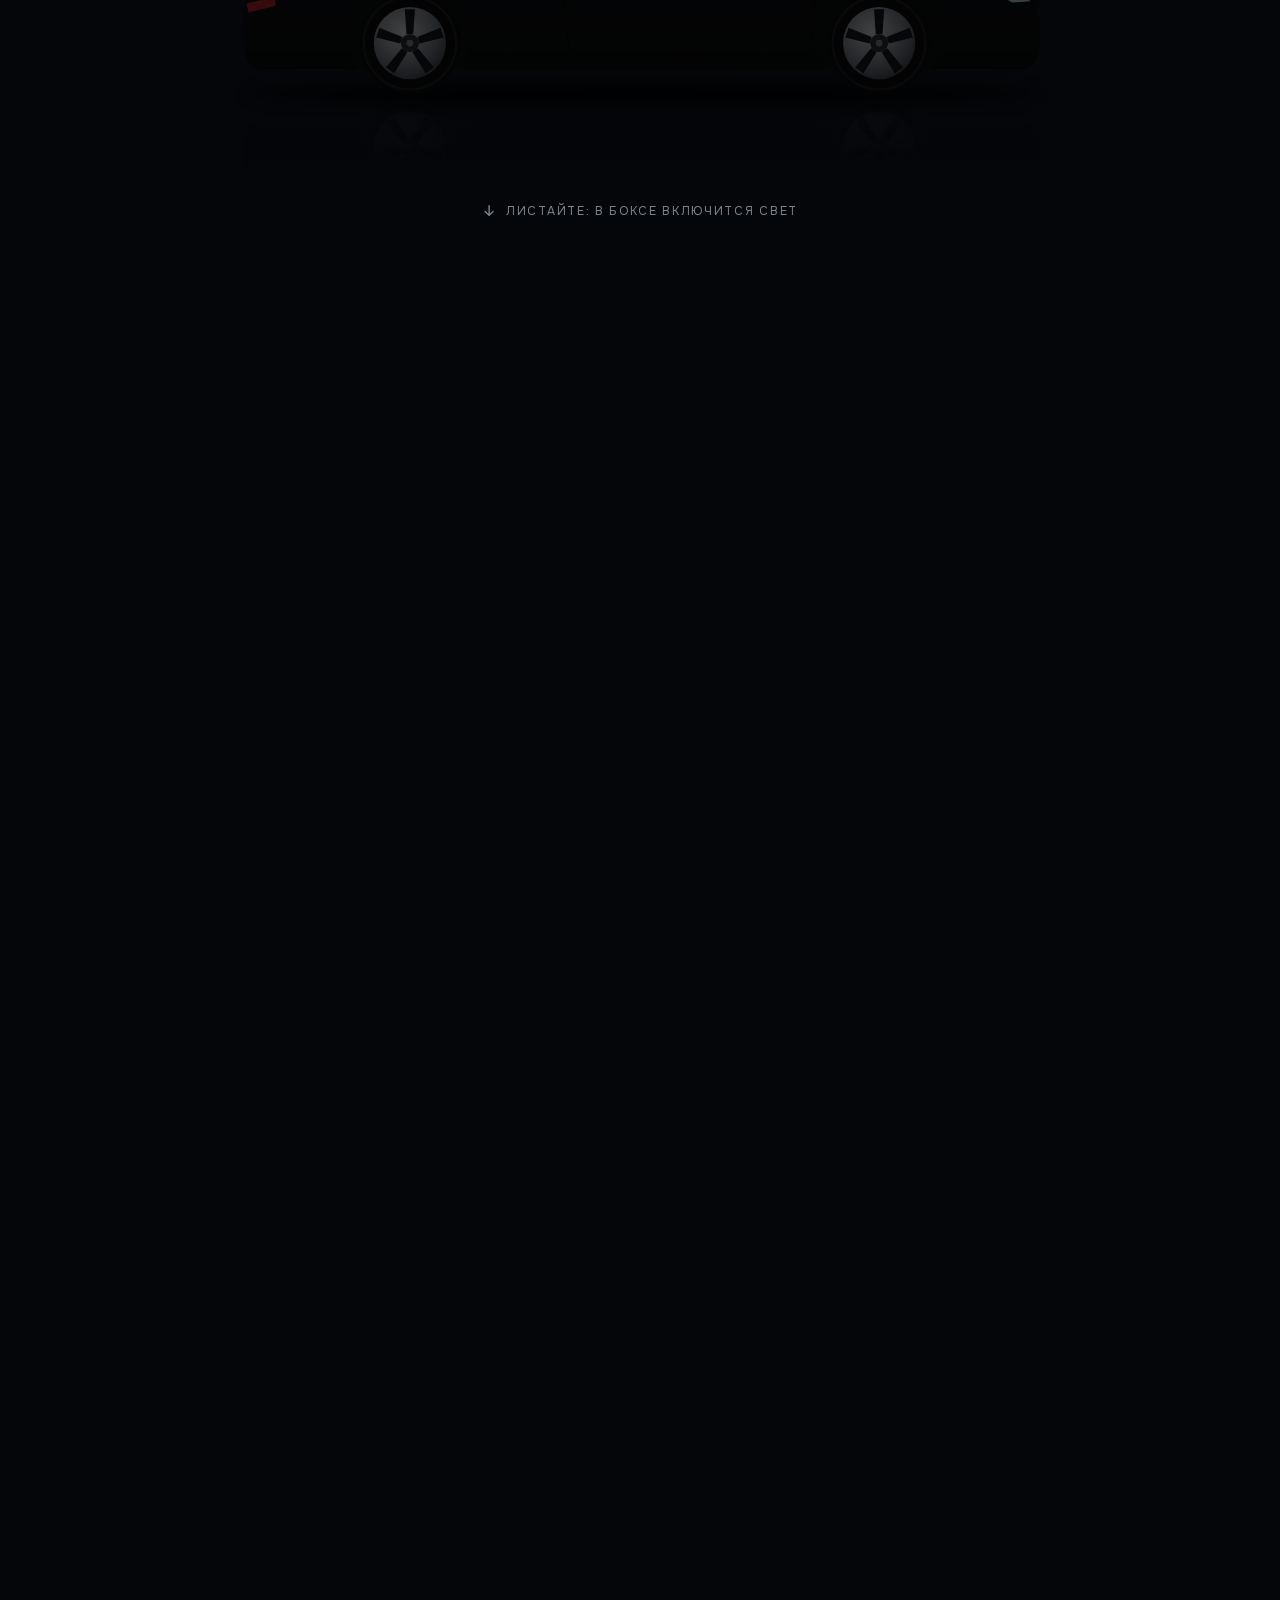
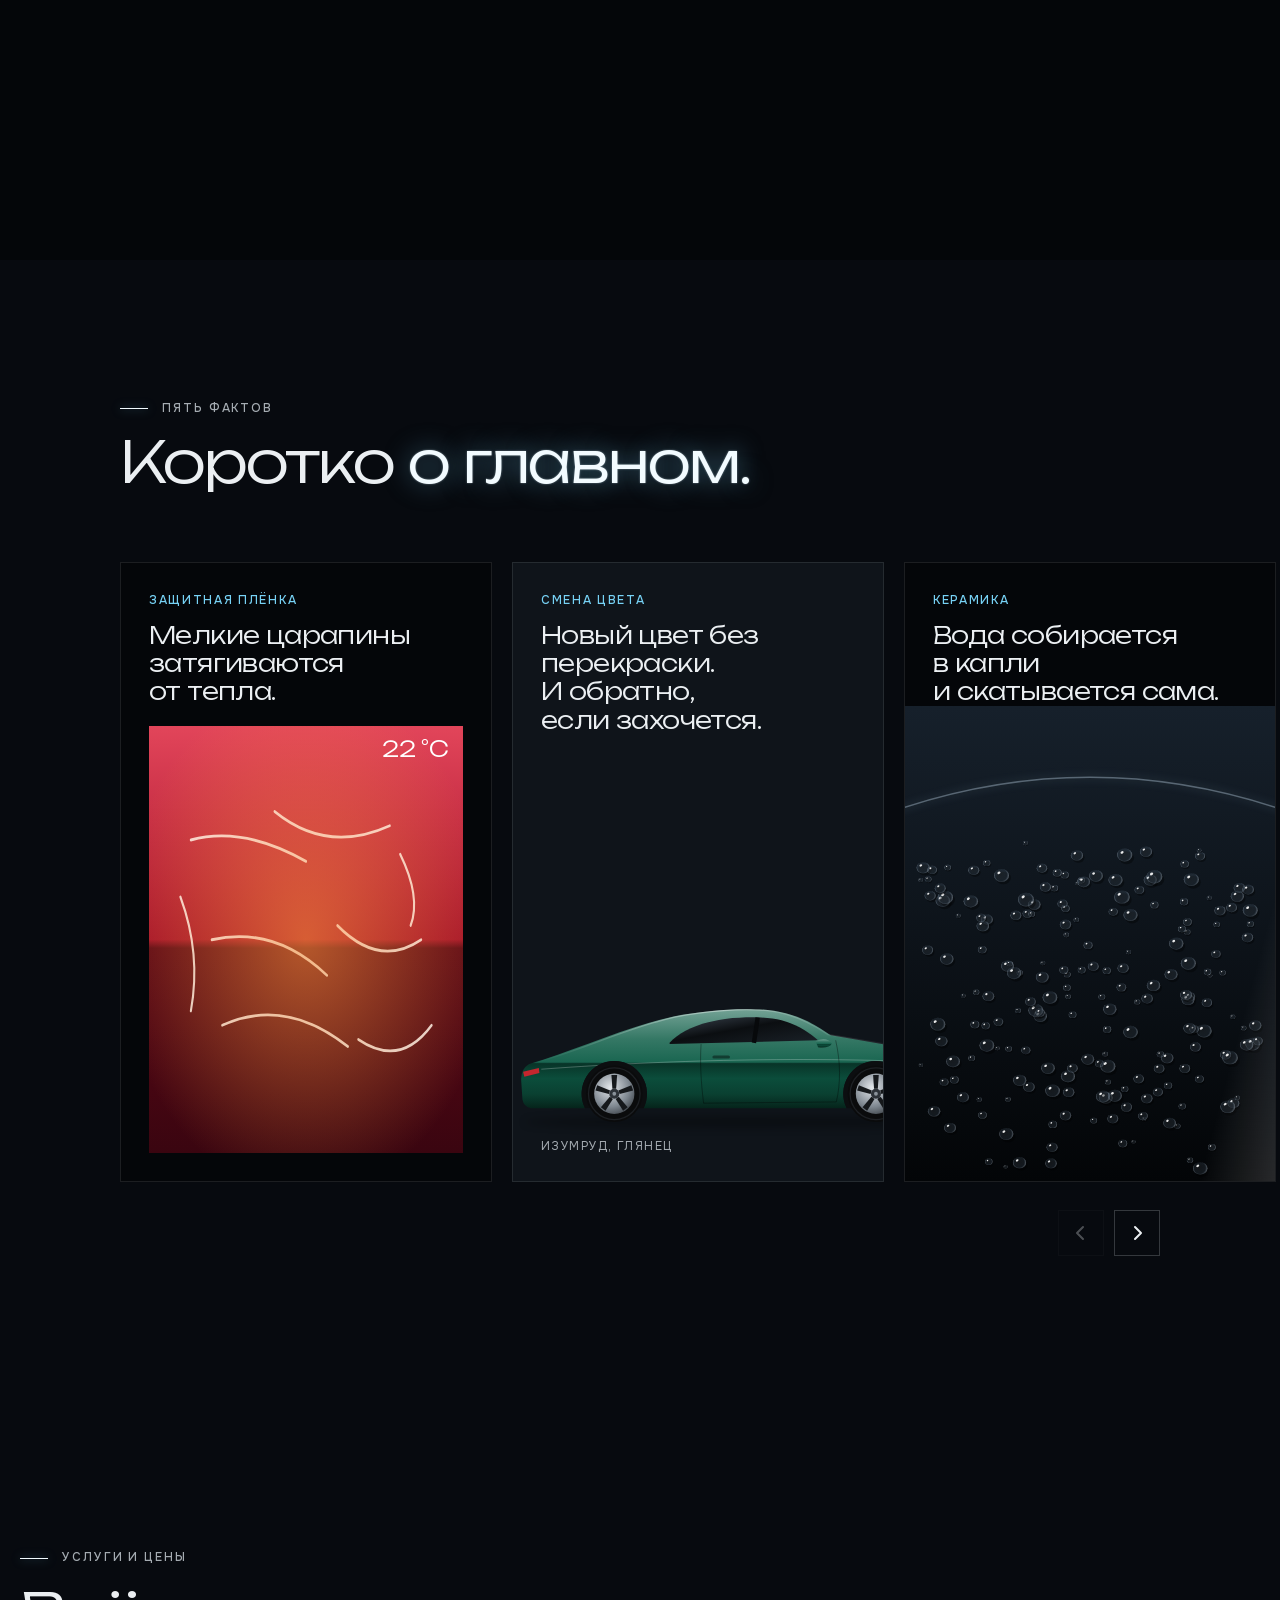
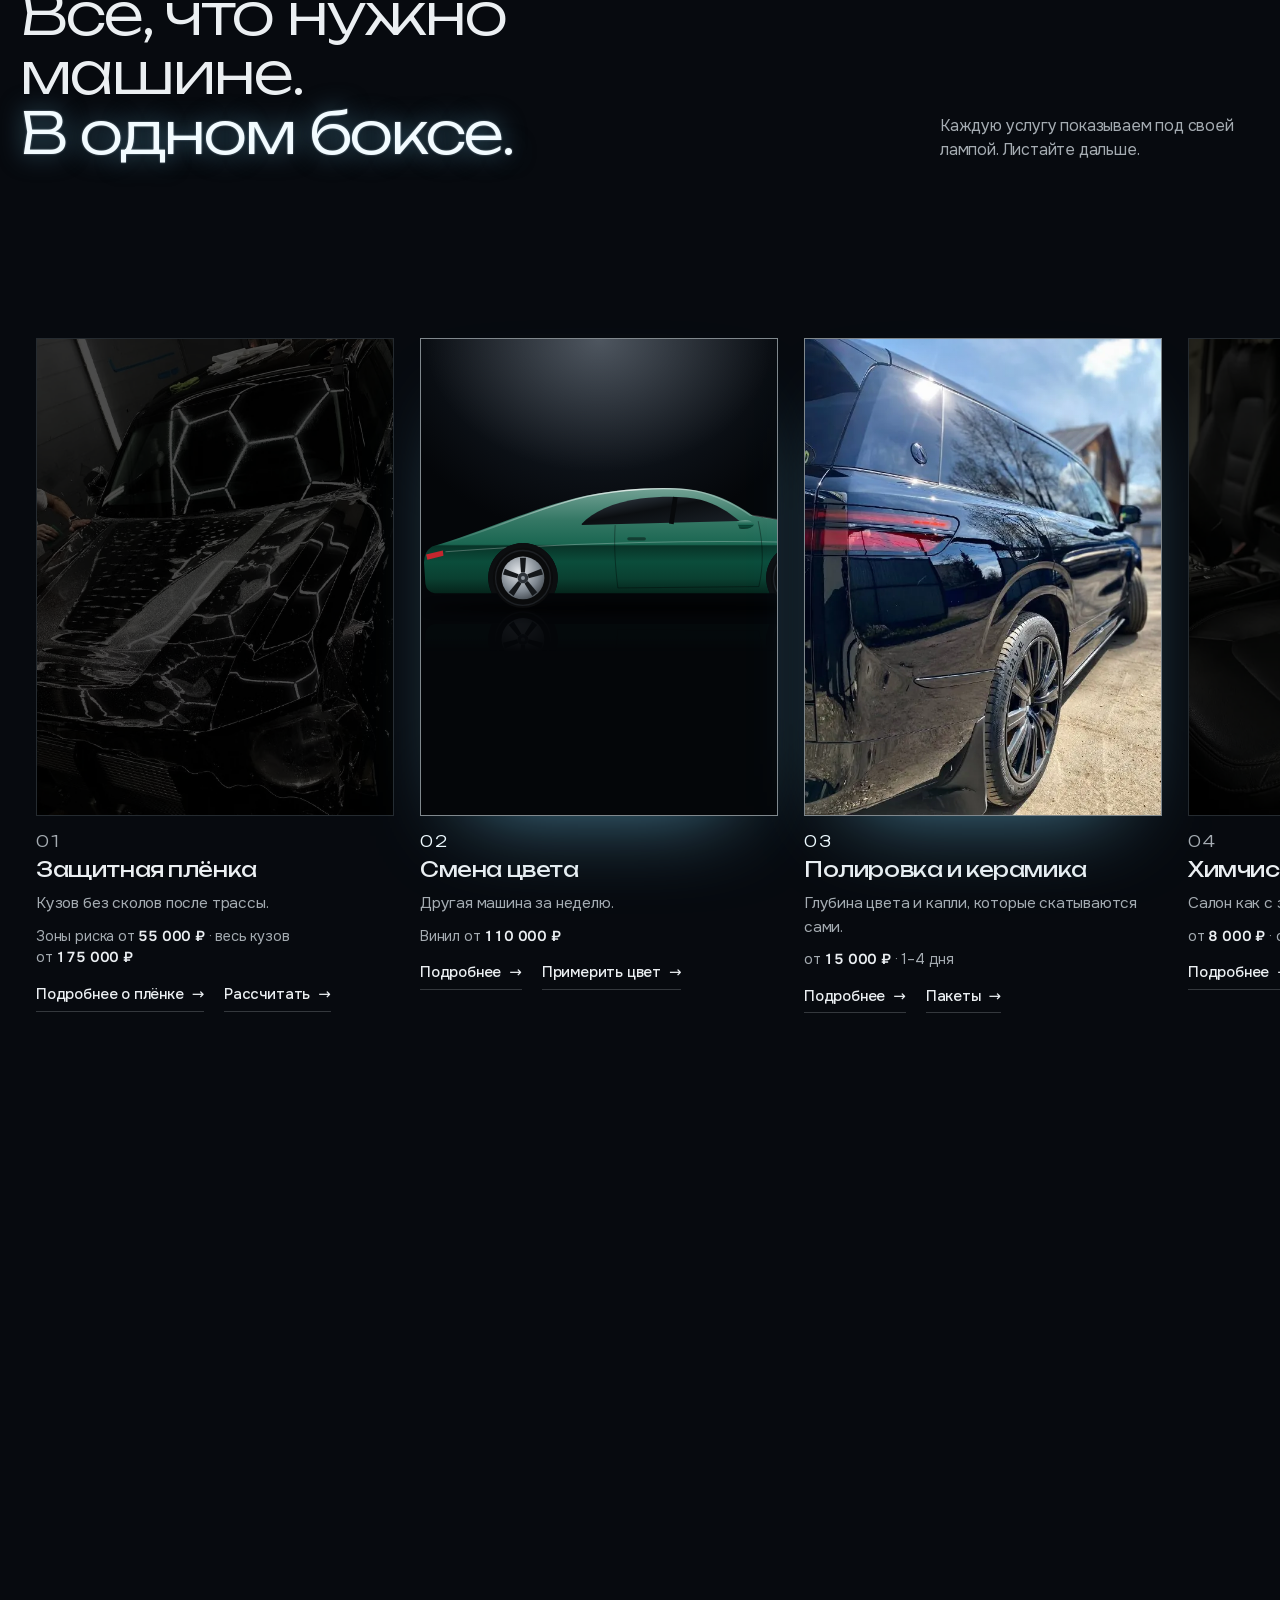
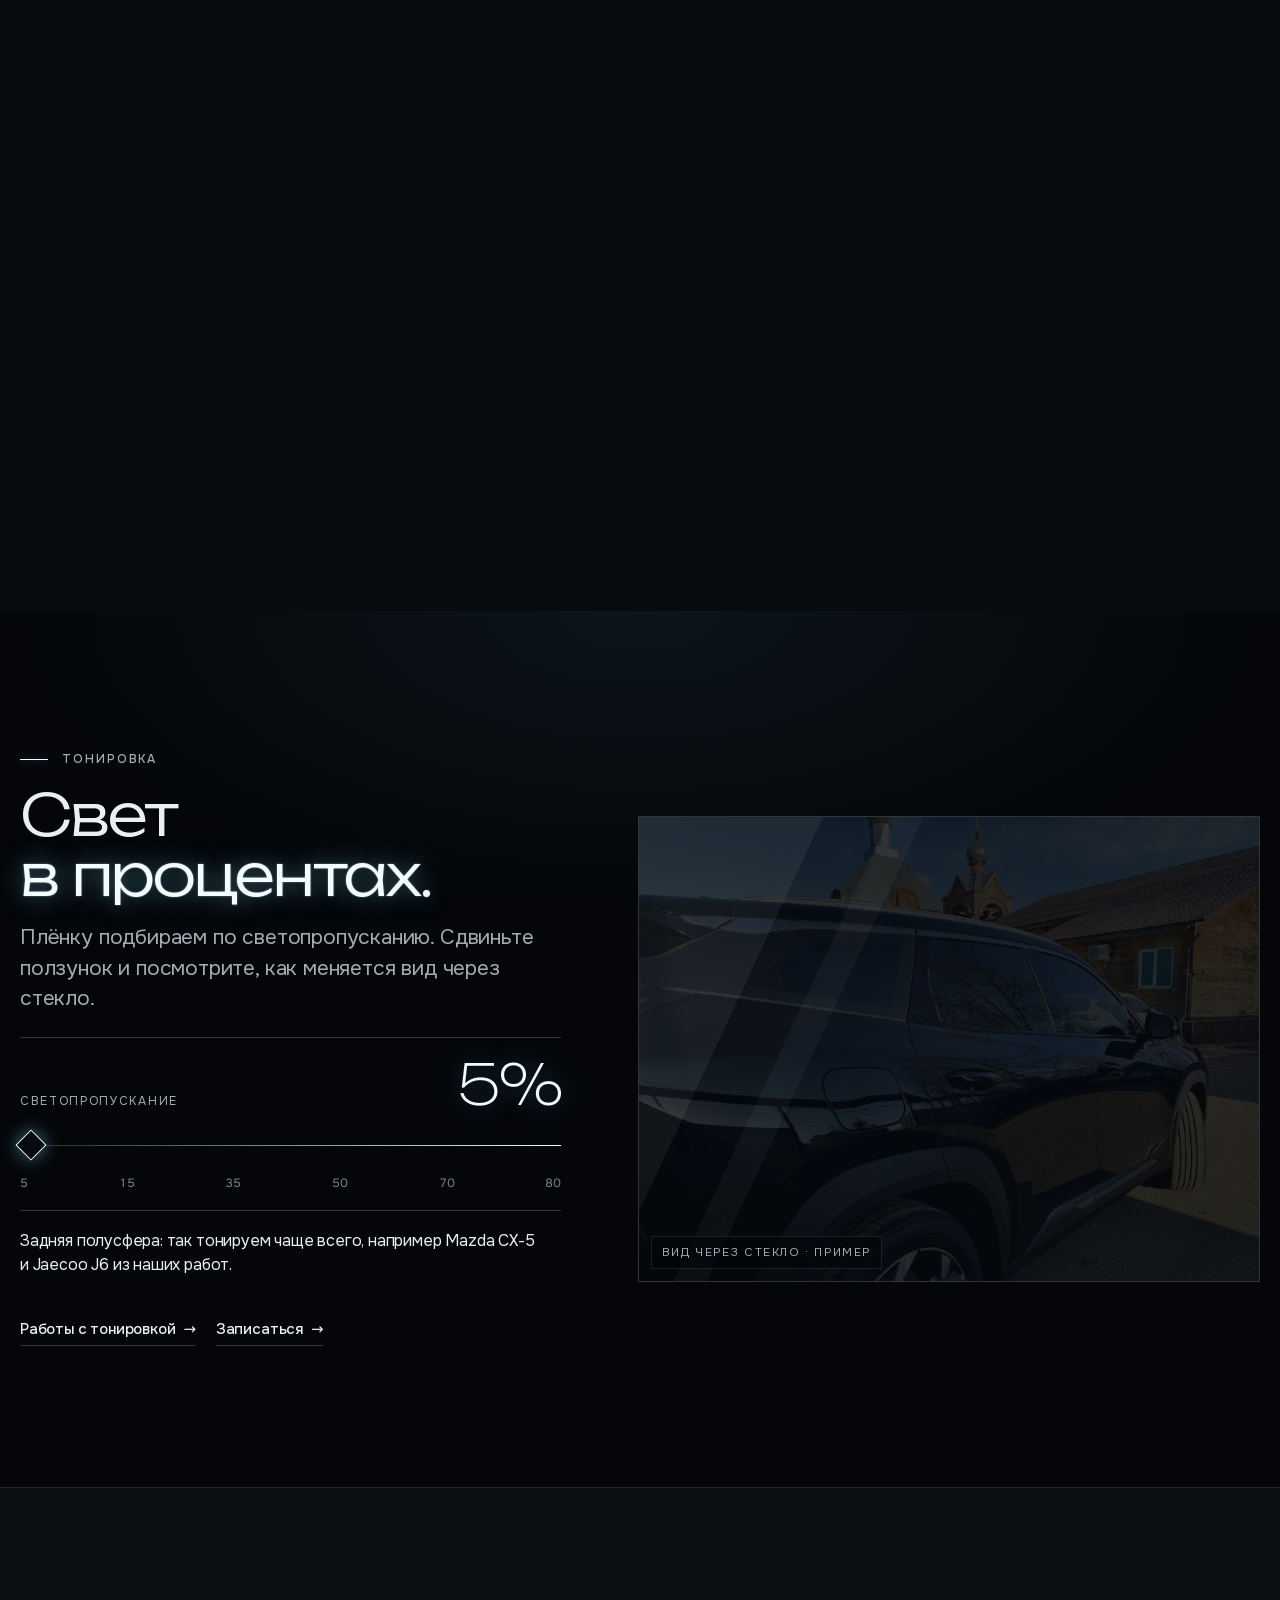
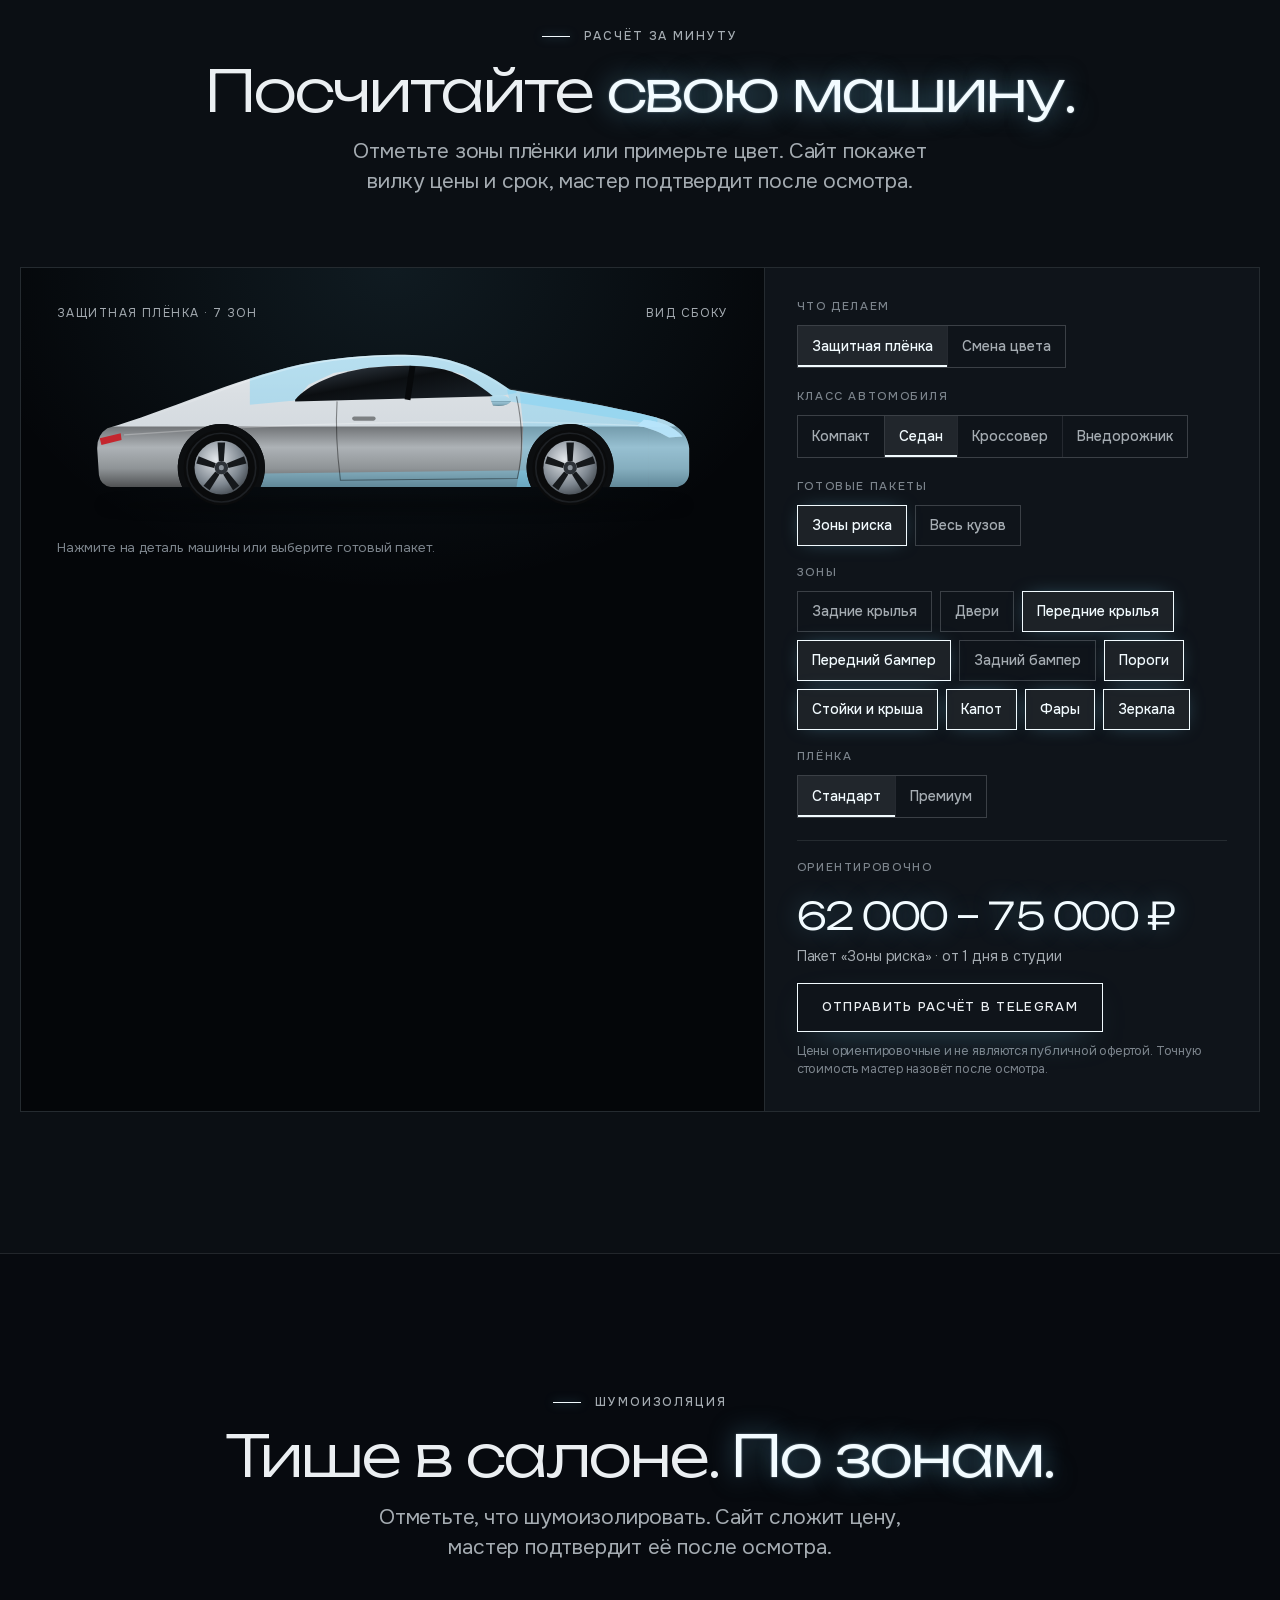
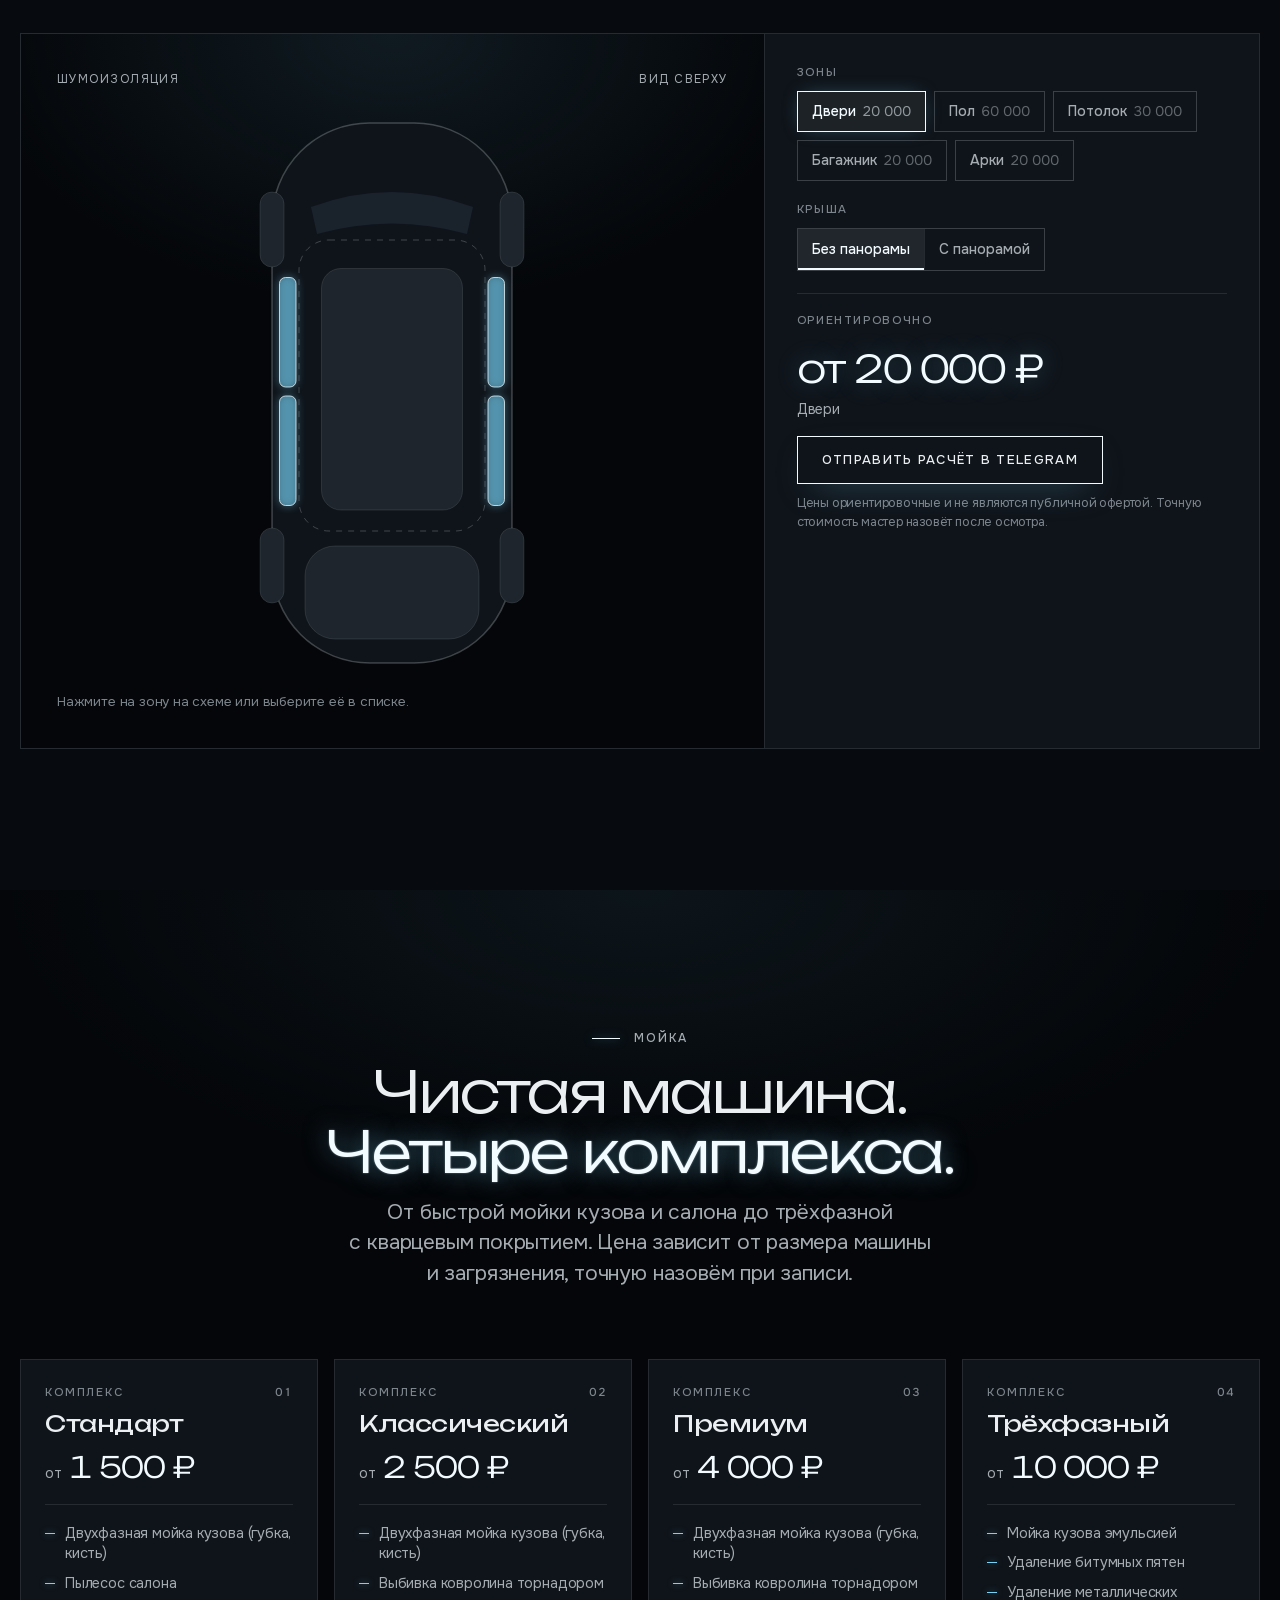
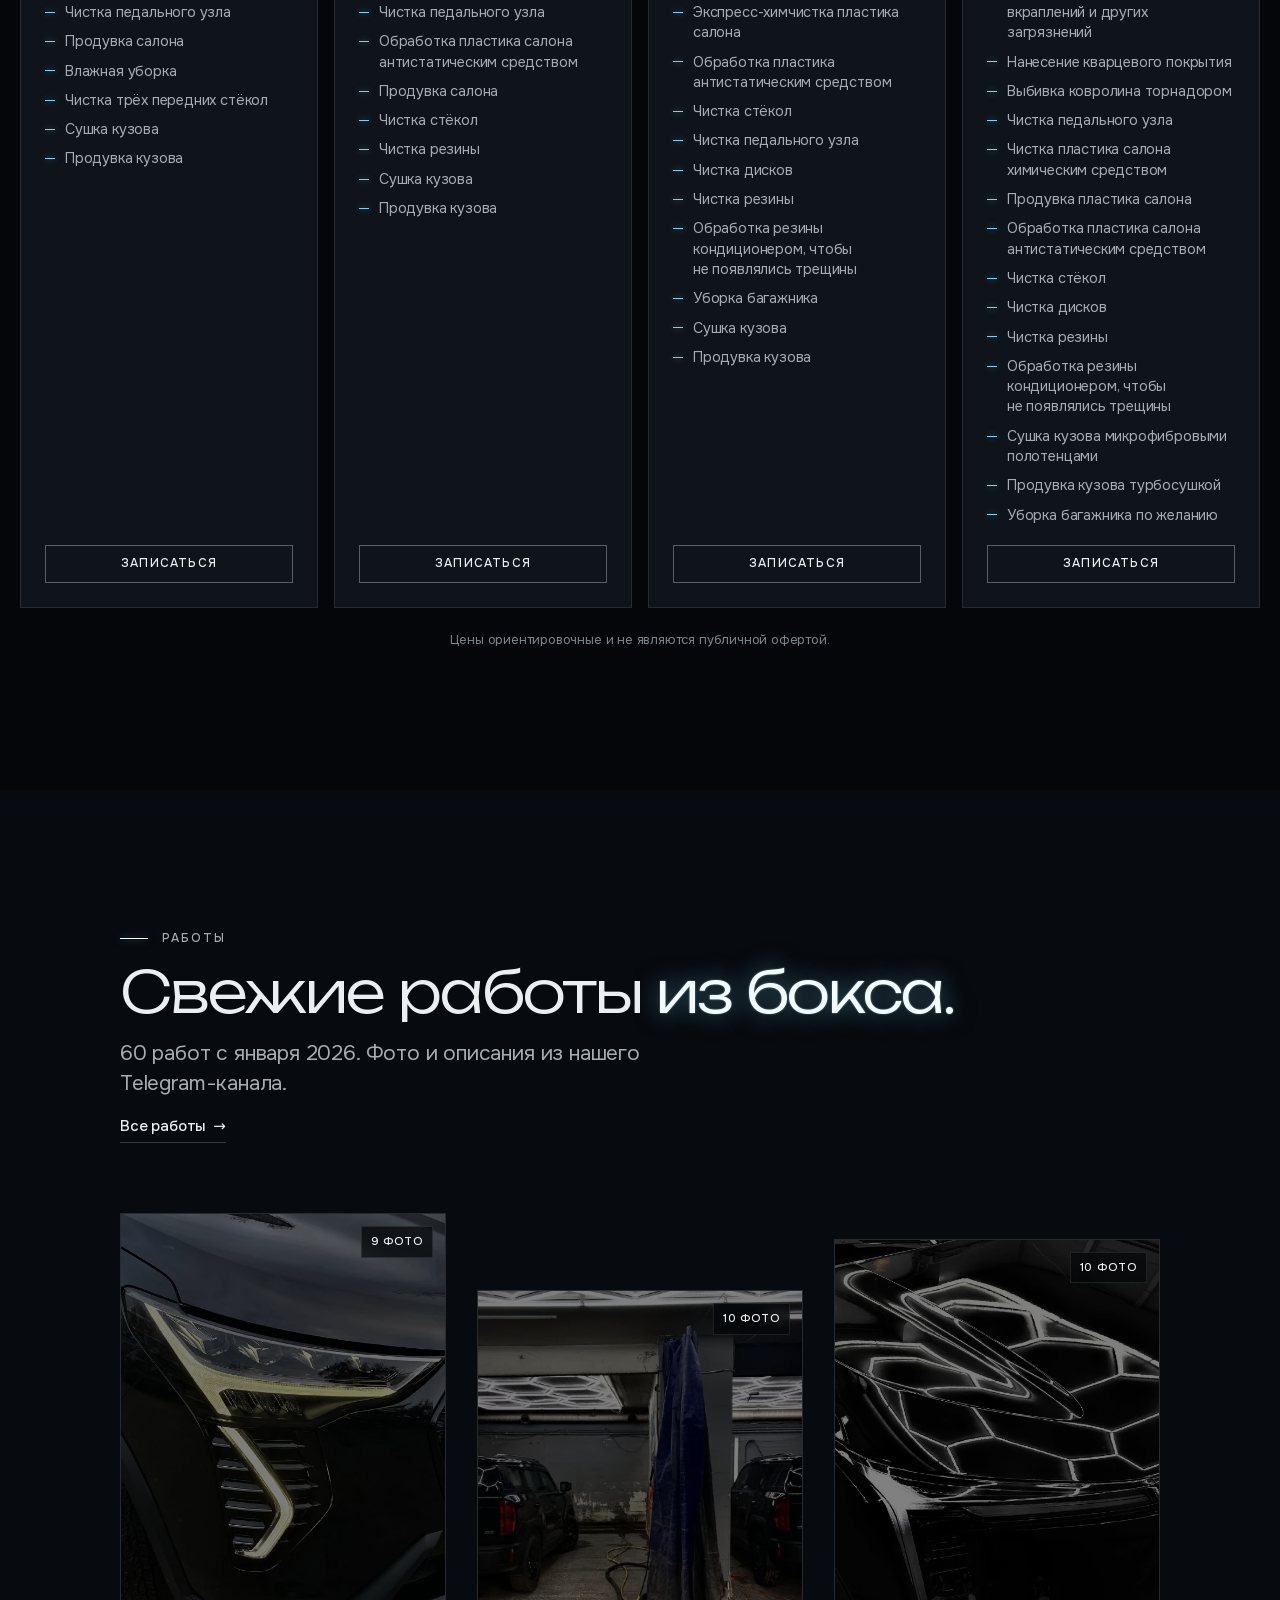
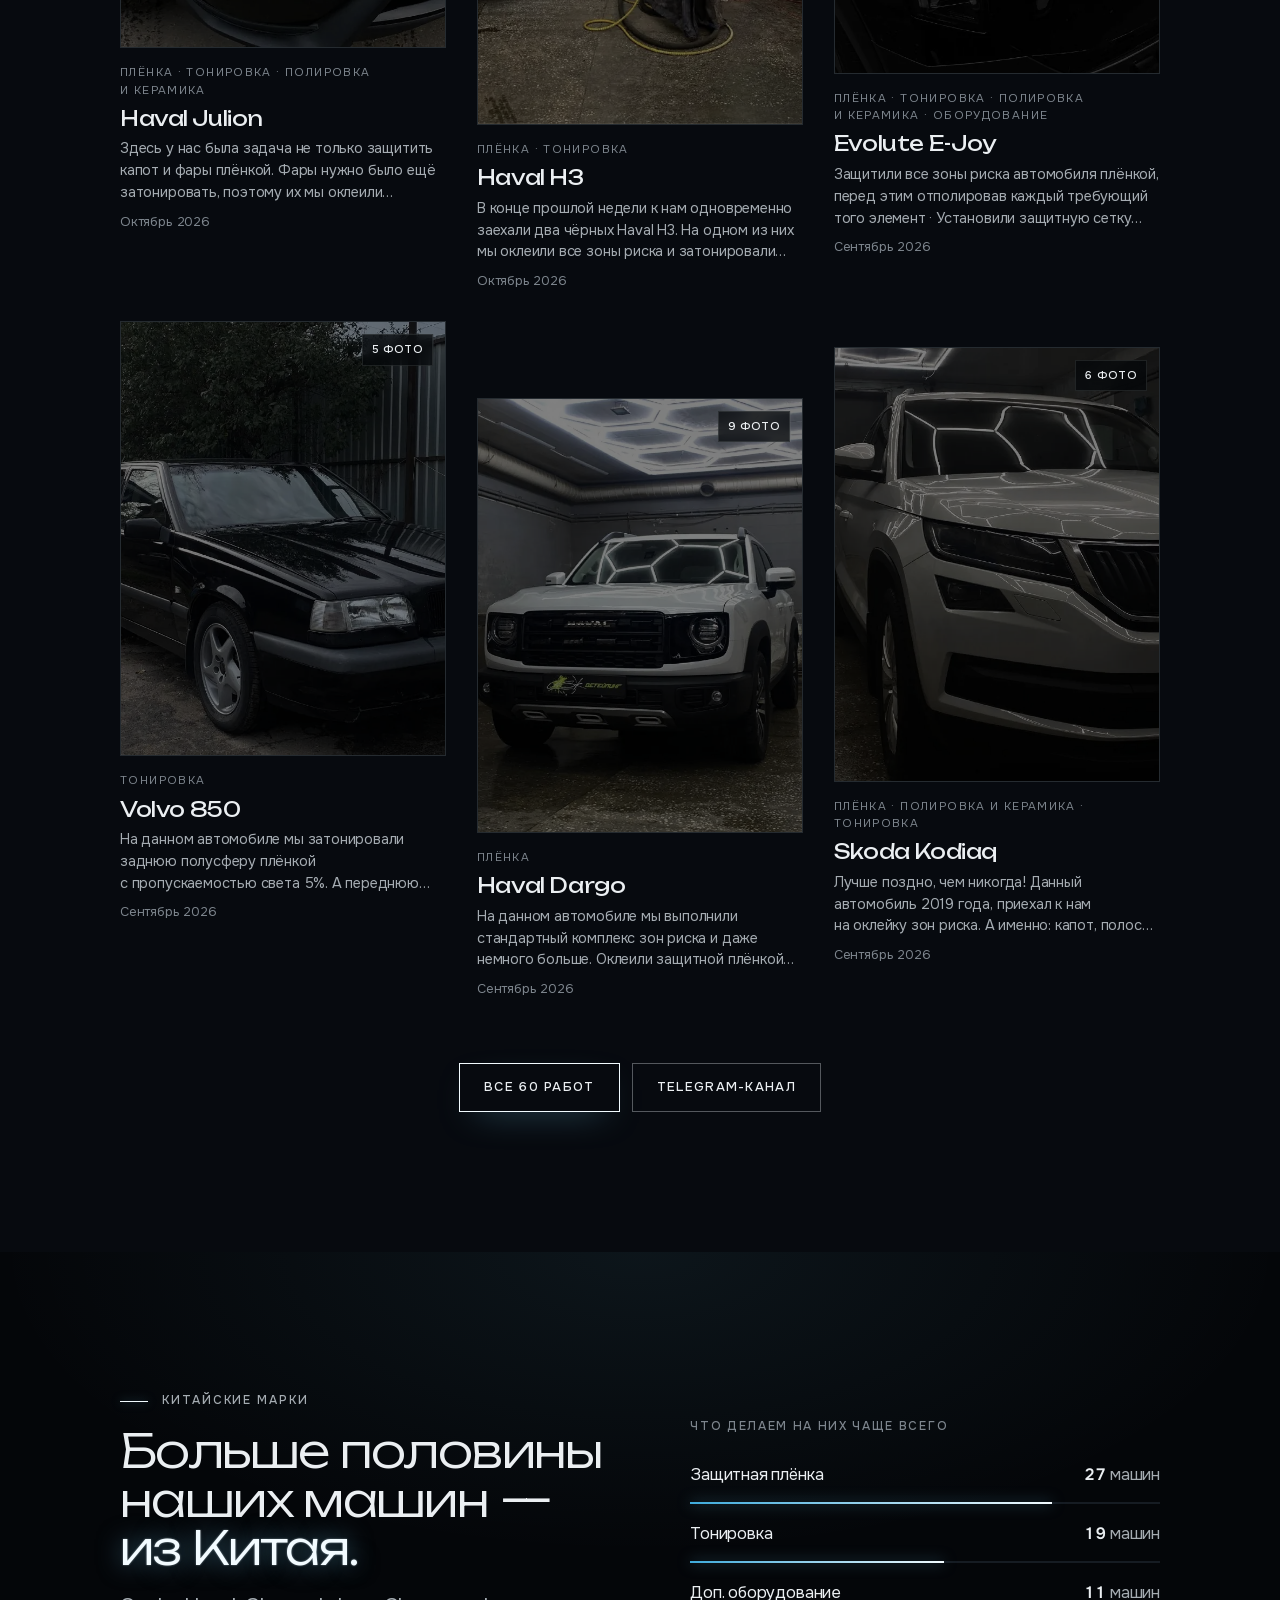
==== commit 7e19f786: "Мойка: сушка и продувка кузова в «Классическом» комплексе Co-Authored-By: Claude Opus 5.5 <noreply@a" ====
--- a/index.html
+++ b/index.html
@@ -327,7 +327,7 @@
         <a class="btn line small" href="https://t.me/Kirill_ASK_Detailing" target="_blank" rel="noopener" data-tg="Здравствуйте! Пишу с сайта ASK Detailing. Хочу записаться на мойку: комплекс «Стандарт», от 1 500 ₽. Подскажите, пожалуйста, свободное время.">Записаться</a>
       </li><li class="wash-card">
         <div class="wash-head"><p class="wash-k">Комплекс</p><h3>Классический</h3><p class="wash-price">от <b>2 500 ₽</b></p></div>
-        <ul class="wash-list"><li>Двухфазная мойка кузова (губка, кисть)</li><li>Выбивка ковролина торнадором</li><li>Чистка педального узла</li><li>Обработка пластика салона антистатическим средством</li><li>Продувка салона</li><li>Чистка стёкол</li><li>Чистка резины</li></ul>
+        <ul class="wash-list"><li>Двухфазная мойка кузова (губка, кисть)</li><li>Выбивка ковролина торнадором</li><li>Чистка педального узла</li><li>Обработка пластика салона антистатическим средством</li><li>Продувка салона</li><li>Чистка стёкол</li><li>Чистка резины</li><li>Сушка кузова</li><li>Продувка кузова</li></ul>
         <a class="btn line small" href="https://t.me/Kirill_ASK_Detailing" target="_blank" rel="noopener" data-tg="Здравствуйте! Пишу с сайта ASK Detailing. Хочу записаться на мойку: комплекс «Классический», от 2 500 ₽. Подскажите, пожалуйста, свободное время.">Записаться</a>
       </li><li class="wash-card">
         <div class="wash-head"><p class="wash-k">Комплекс</p><h3>Премиум</h3><p class="wash-price">от <b>4 000 ₽</b></p></div>
@@ -522,7 +522,7 @@
   <a href="#calc"><svg viewBox="0 0 24 24" aria-hidden="true"><rect x="5" y="3" width="14" height="18" rx="3" fill="none" stroke="currentColor" stroke-width="1.7"/><path d="M8 7h8M8 12h2M12 12h2M16 12h0M8 16h2M12 16h2" stroke="currentColor" stroke-width="1.7" stroke-linecap="round"/></svg><span>Расчёт</span></a>
 </nav>
 
-<script id="prices-data" type="application/json">{"_note":"Цены в рублях. По прайсу студии от 8 ноября 2026: защитная плёнка, смена цвета, полировка и керамика, шумоизоляция; мойка — по прайсу от 9 ноября 2026. Пока условные: химчистка, тонировка, доп. оборудование, антихром и стайлинг. После правок пересоберите сайт.","services":{"ppfRisk":55000,"ppfFull":175000,"wrap":110000,"colorPpf":240000,"polish":15000,"noise":10000,"dry":8000,"tint":5000,"equip":3000,"style":5000},"film":{"thickness":190},"ppfPacks":[{"id":"risk","name":"Зоны риска","parts":"Капот, передние крылья, бампер, фары, стойки у лобового стекла, полоса на крышу, зеркала, внутренние пороги, погрузочная зона, зоны под ручками","zones":["hood","fenderF","bumperF","head","roof","mirror","skirt"],"days":"от 1 дня","from":55000},{"id":"full","name":"Весь кузов","parts":"Все окрашенные детали","zones":["fenderR","door","fenderF","bumperF","bumperR","skirt","roof","hood","head","mirror"],"days":"4–6 дней","from":175000}],"calc":{"_note":"zones — цена плёнки по деталям «от–до» для стандартной (std) и премиальной (pre) плёнки, от компакта до внедорожника. Передние крылья и зеркала, а у премиума ещё и фары студия оставила как было: цена для седана ×0,85…×1,25, премиум ×1,3. classes — какую часть вилки берёт класс машины: 0 — нижняя граница, 1 — верхняя. Если выбран ровно пакет из ppfPacks, цена пакета «от» пересчитывается по тем же деталям. wrap — смена цвета винилом «от», wrapClasses — множители класса для винила, spread — ширина вилки для винила.","zones":{"hood":{"std":[14000,18000],"pre":[19000,25000]},"fenderF":{"std":[14000,21000],"pre":[19000,28000]},"head":{"std":[4000,8000],"pre":[8000,11000]},"bumperF":{"std":[13000,25000],"pre":[16000,31000]},"skirt":{"std":[5000,15000],"pre":[10000,18000]},"door":{"std":[40000,48000],"pre":[48000,68000]},"fenderR":{"std":[20000,40000],"pre":[24000,32000]},"bumperR":{"std":[19000,25000],"pre":[25000,31000]},"roof":{"std":[26000,35000],"pre":[29000,45000]},"mirror":{"std":[4000,6000],"pre":[5500,8000]}},"classes":{"c":[0,0.4],"s":[0.2,0.6],"k":[0.4,0.8],"x":[0.6,1]},"wrap":{"whiteGloss":110000,"whiteMatte":140000,"color":180000,"chrome":350000},"wrapClasses":{"c":1,"s":1.18,"k":1.29,"x":1.47},"spread":0.15},"noise":{"_note":"Шумоизоляция по зонам. У потолка две цены: без панорамной крыши (price) и с ней (pano).","zones":[{"id":"doors","name":"Двери","price":20000},{"id":"floor","name":"Пол","price":60000},{"id":"roof","name":"Потолок","price":30000,"pano":10000},{"id":"trunk","name":"Багажник","price":20000},{"id":"arches","name":"Арки","price":20000}]},"wash":{"_note":"Комплексы мойки. Цены «от»: итог зависит от размера машины и загрязнения. Порядок пунктов — как в прайсе студии.","packs":[{"id":"standard","name":"Стандарт","from":1500,"items":["Двухфазная мойка кузова (губка, кисть)","Пылесос салона","Чистка педального узла","Продувка салона","Влажная уборка","Чистка трёх передних стёкол","Сушка кузова","Продувка кузова"]},{"id":"classic","name":"Классический","from":2500,"items":["Двухфазная мойка кузова (губка, кисть)","Выбивка ковролина торнадором","Чистка педального узла","Обработка пластика салона антистатическим средством","Продувка салона","Чистка стёкол","Чистка резины"]},{"id":"premium","name":"Премиум","from":4000,"items":["Двухфазная мойка кузова (губка, кисть)","Выбивка ковролина торнадором","Экспресс-химчистка пластика салона","Обработка пластика антистатическим средством","Чистка стёкол","Чистка педального узла","Чистка дисков","Чистка резины","Обработка резины кондиционером, чтобы не появлялись трещины","Уборка багажника","Сушка кузова","Продувка кузова"]},{"id":"three","name":"Трёхфазный","from":10000,"items":["Мойка кузова эмульсией","Удаление битумных пятен","Удаление металлических вкраплений и других загрязнений","Нанесение кварцевого покрытия","Выбивка ковролина торнадором","Чистка педального узла","Чистка пластика салона химическим средством","Продувка пластика салона","Обработка пластика салона антистатическим средством","Чистка стёкол","Чистка дисков","Чистка резины","Обработка резины кондиционером, чтобы не появлялись трещины","Сушка кузова микрофибровыми полотенцами","Продувка кузова турбосушкой","Уборка багажника по желанию"]}]},"compare":{"pol":{"cols":[["Керамика в 1 слой",15000],["Керамика и лёгкая полировка",25000],["Керамика и глубокая полировка",35000],["Керамика и восстанавливающая полировка",45000]],"rows":[["Полировка","—","Лёгкая","Глубокая","Восстанавливающая"],["Что даёт","Блеск и защита лака без полировки","Освежает лак, уходит лёгкая паутинка","Убирает паутинку, голограммы и мелкие царапины","Возвращает уставший лак: более глубокие риски и следы плохой полировки"],["Керамика","1 слой","+","+","+"],["Гидрофобный эффект","+","+","+","+"],["Срок","1–2 дня","1–2 дня","2–3 дня","3–4 дня"]]},"dry":{"cols":[["Экспресс",8000],["Комплексная",18000],["С разбором",25000]],"rows":[["Сиденья и ковры","+","+","+"],["Потолок и багажник","—","+","+"],["Снятие сидений","—","—","+"],["Кожа","Чистка","Чистка и пропитка","Чистка и пропитка"],["Срок","3–4 часа","1 день","2 дня"]]}}}</script>
+<script id="prices-data" type="application/json">{"_note":"Цены в рублях. По прайсу студии от 8 ноября 2026: защитная плёнка, смена цвета, полировка и керамика, шумоизоляция; мойка — по прайсу от 9 ноября 2026. Пока условные: химчистка, тонировка, доп. оборудование, антихром и стайлинг. После правок пересоберите сайт.","services":{"ppfRisk":55000,"ppfFull":175000,"wrap":110000,"colorPpf":240000,"polish":15000,"noise":10000,"dry":8000,"tint":5000,"equip":3000,"style":5000},"film":{"thickness":190},"ppfPacks":[{"id":"risk","name":"Зоны риска","parts":"Капот, передние крылья, бампер, фары, стойки у лобового стекла, полоса на крышу, зеркала, внутренние пороги, погрузочная зона, зоны под ручками","zones":["hood","fenderF","bumperF","head","roof","mirror","skirt"],"days":"от 1 дня","from":55000},{"id":"full","name":"Весь кузов","parts":"Все окрашенные детали","zones":["fenderR","door","fenderF","bumperF","bumperR","skirt","roof","hood","head","mirror"],"days":"4–6 дней","from":175000}],"calc":{"_note":"zones — цена плёнки по деталям «от–до» для стандартной (std) и премиальной (pre) плёнки, от компакта до внедорожника. Передние крылья и зеркала, а у премиума ещё и фары студия оставила как было: цена для седана ×0,85…×1,25, премиум ×1,3. classes — какую часть вилки берёт класс машины: 0 — нижняя граница, 1 — верхняя. Если выбран ровно пакет из ppfPacks, цена пакета «от» пересчитывается по тем же деталям. wrap — смена цвета винилом «от», wrapClasses — множители класса для винила, spread — ширина вилки для винила.","zones":{"hood":{"std":[14000,18000],"pre":[19000,25000]},"fenderF":{"std":[14000,21000],"pre":[19000,28000]},"head":{"std":[4000,8000],"pre":[8000,11000]},"bumperF":{"std":[13000,25000],"pre":[16000,31000]},"skirt":{"std":[5000,15000],"pre":[10000,18000]},"door":{"std":[40000,48000],"pre":[48000,68000]},"fenderR":{"std":[20000,40000],"pre":[24000,32000]},"bumperR":{"std":[19000,25000],"pre":[25000,31000]},"roof":{"std":[26000,35000],"pre":[29000,45000]},"mirror":{"std":[4000,6000],"pre":[5500,8000]}},"classes":{"c":[0,0.4],"s":[0.2,0.6],"k":[0.4,0.8],"x":[0.6,1]},"wrap":{"whiteGloss":110000,"whiteMatte":140000,"color":180000,"chrome":350000},"wrapClasses":{"c":1,"s":1.18,"k":1.29,"x":1.47},"spread":0.15},"noise":{"_note":"Шумоизоляция по зонам. У потолка две цены: без панорамной крыши (price) и с ней (pano).","zones":[{"id":"doors","name":"Двери","price":20000},{"id":"floor","name":"Пол","price":60000},{"id":"roof","name":"Потолок","price":30000,"pano":10000},{"id":"trunk","name":"Багажник","price":20000},{"id":"arches","name":"Арки","price":20000}]},"wash":{"_note":"Комплексы мойки. Цены «от»: итог зависит от размера машины и загрязнения. Порядок пунктов — как в прайсе студии.","packs":[{"id":"standard","name":"Стандарт","from":1500,"items":["Двухфазная мойка кузова (губка, кисть)","Пылесос салона","Чистка педального узла","Продувка салона","Влажная уборка","Чистка трёх передних стёкол","Сушка кузова","Продувка кузова"]},{"id":"classic","name":"Классический","from":2500,"items":["Двухфазная мойка кузова (губка, кисть)","Выбивка ковролина торнадором","Чистка педального узла","Обработка пластика салона антистатическим средством","Продувка салона","Чистка стёкол","Чистка резины","Сушка кузова","Продувка кузова"]},{"id":"premium","name":"Премиум","from":4000,"items":["Двухфазная мойка кузова (губка, кисть)","Выбивка ковролина торнадором","Экспресс-химчистка пластика салона","Обработка пластика антистатическим средством","Чистка стёкол","Чистка педального узла","Чистка дисков","Чистка резины","Обработка резины кондиционером, чтобы не появлялись трещины","Уборка багажника","Сушка кузова","Продувка кузова"]},{"id":"three","name":"Трёхфазный","from":10000,"items":["Мойка кузова эмульсией","Удаление битумных пятен","Удаление металлических вкраплений и других загрязнений","Нанесение кварцевого покрытия","Выбивка ковролина торнадором","Чистка педального узла","Чистка пластика салона химическим средством","Продувка пластика салона","Обработка пластика салона антистатическим средством","Чистка стёкол","Чистка дисков","Чистка резины","Обработка резины кондиционером, чтобы не появлялись трещины","Сушка кузова микрофибровыми полотенцами","Продувка кузова турбосушкой","Уборка багажника по желанию"]}]},"compare":{"pol":{"cols":[["Керамика в 1 слой",15000],["Керамика и лёгкая полировка",25000],["Керамика и глубокая полировка",35000],["Керамика и восстанавливающая полировка",45000]],"rows":[["Полировка","—","Лёгкая","Глубокая","Восстанавливающая"],["Что даёт","Блеск и защита лака без полировки","Освежает лак, уходит лёгкая паутинка","Убирает паутинку, голограммы и мелкие царапины","Возвращает уставший лак: более глубокие риски и следы плохой полировки"],["Керамика","1 слой","+","+","+"],["Гидрофобный эффект","+","+","+","+"],["Срок","1–2 дня","1–2 дня","2–3 дня","3–4 дня"]]},"dry":{"cols":[["Экспресс",8000],["Комплексная",18000],["С разбором",25000]],"rows":[["Сиденья и ковры","+","+","+"],["Потолок и багажник","—","+","+"],["Снятие сидений","—","—","+"],["Кожа","Чистка","Чистка и пропитка","Чистка и пропитка"],["Срок","3–4 часа","1 день","2 дня"]]}}}</script>
 <script src="js/vendor/lenis.min.js?v=44dcd10f"></script>
 <script src="js/car.js?v=fc2ad631"></script>
 <script src="js/scenes.js?v=16b79ddb"></script>
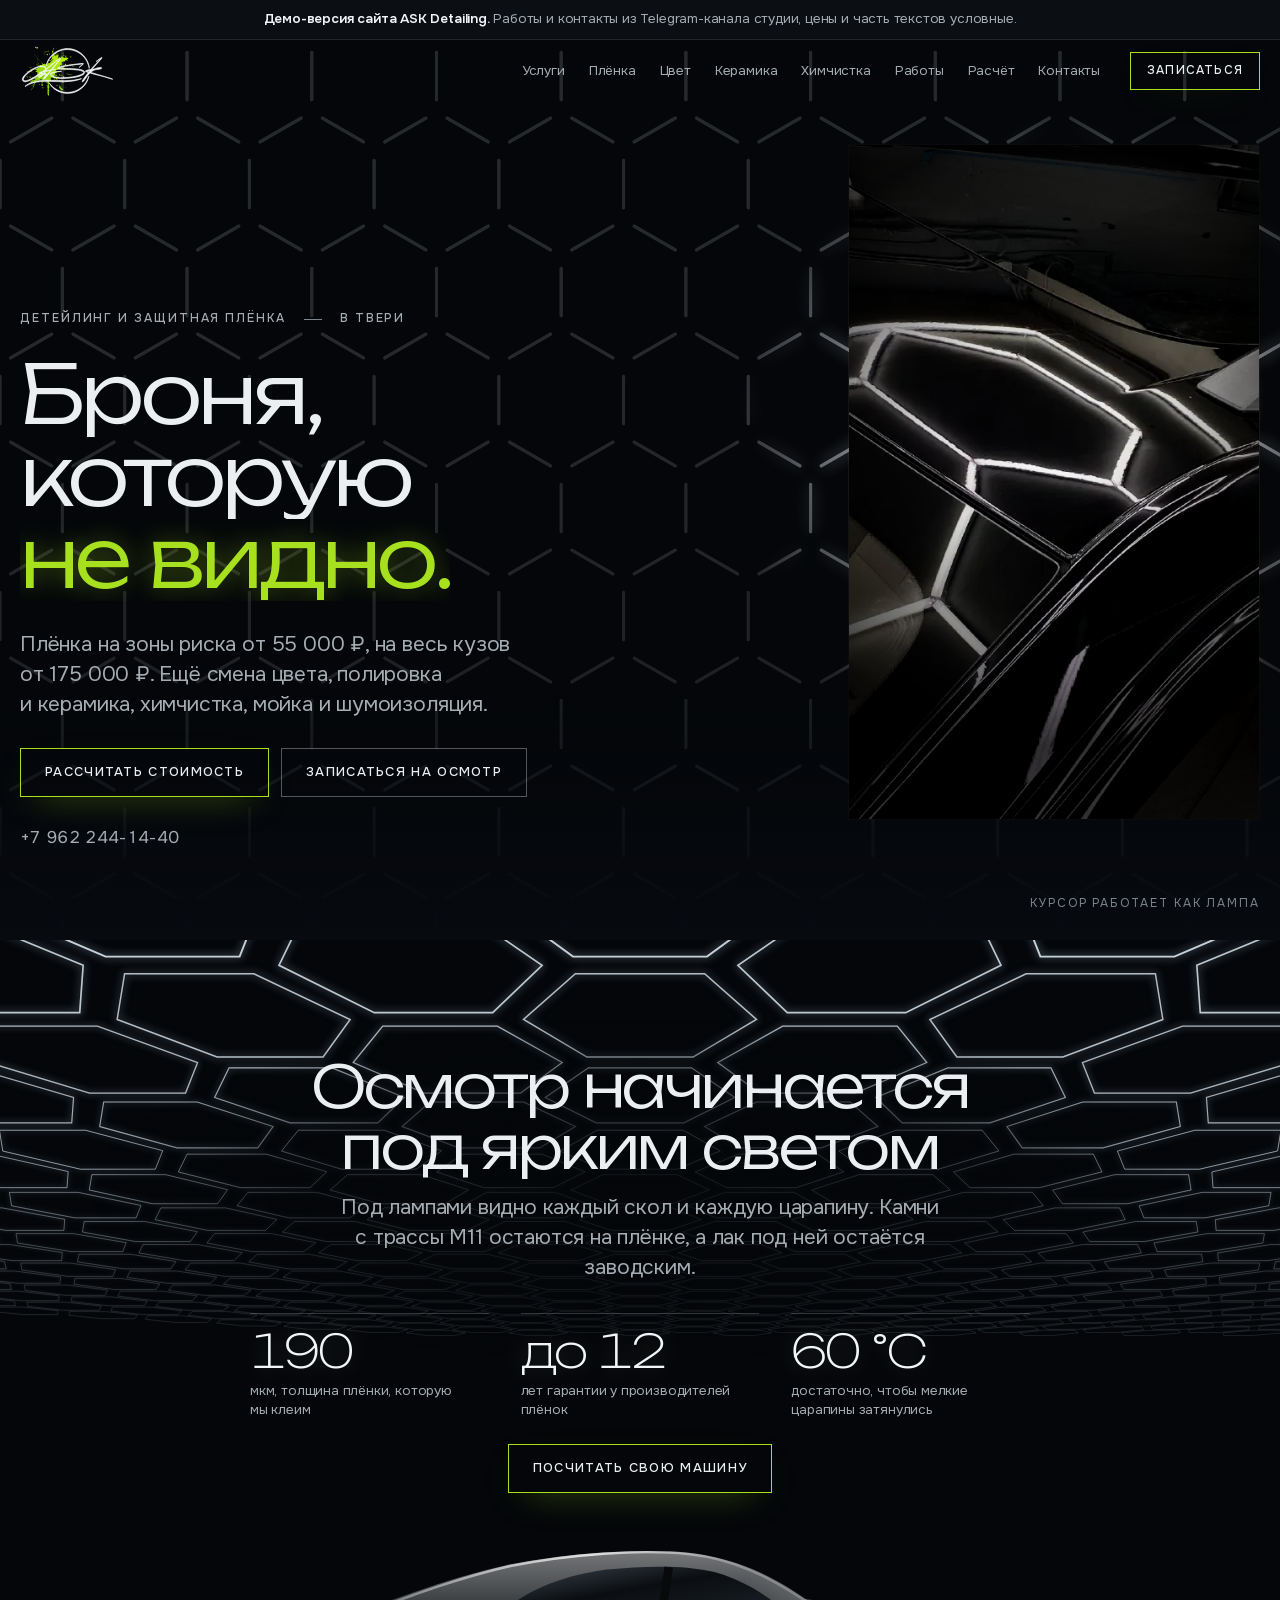
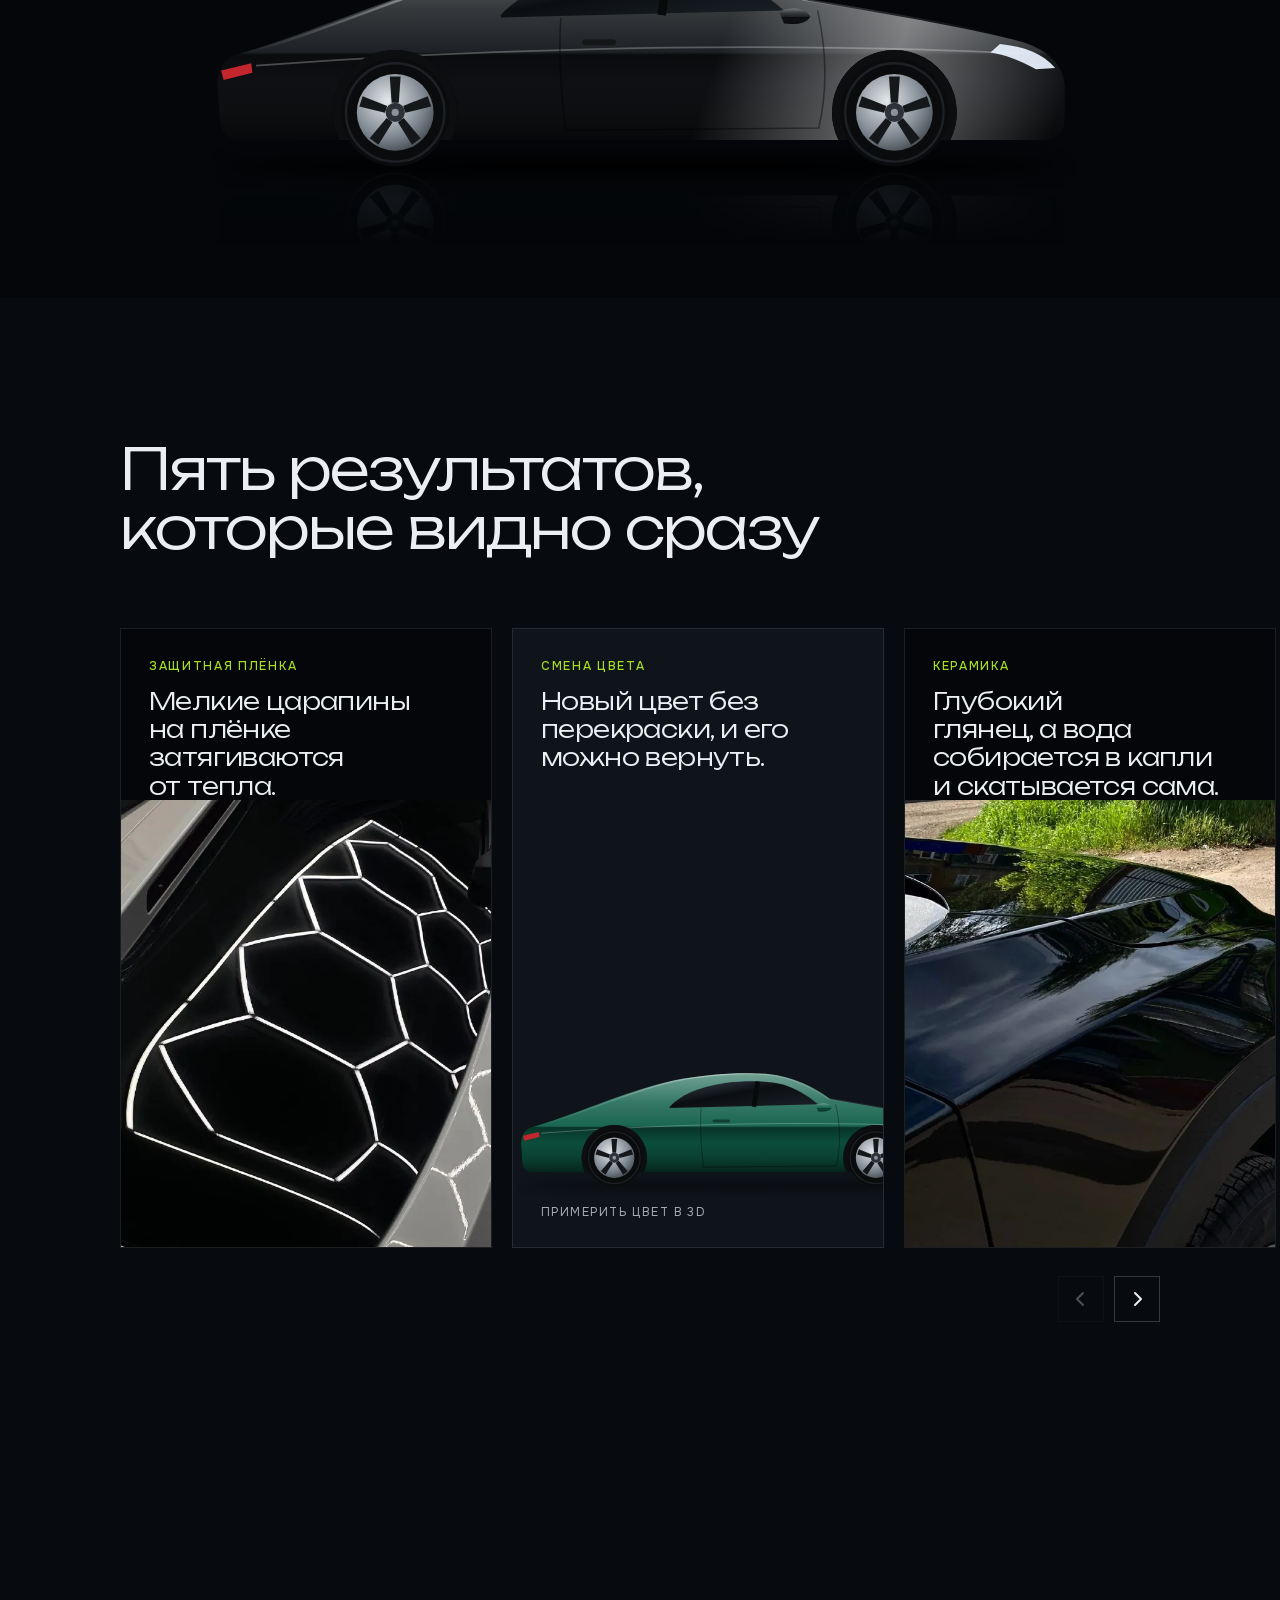
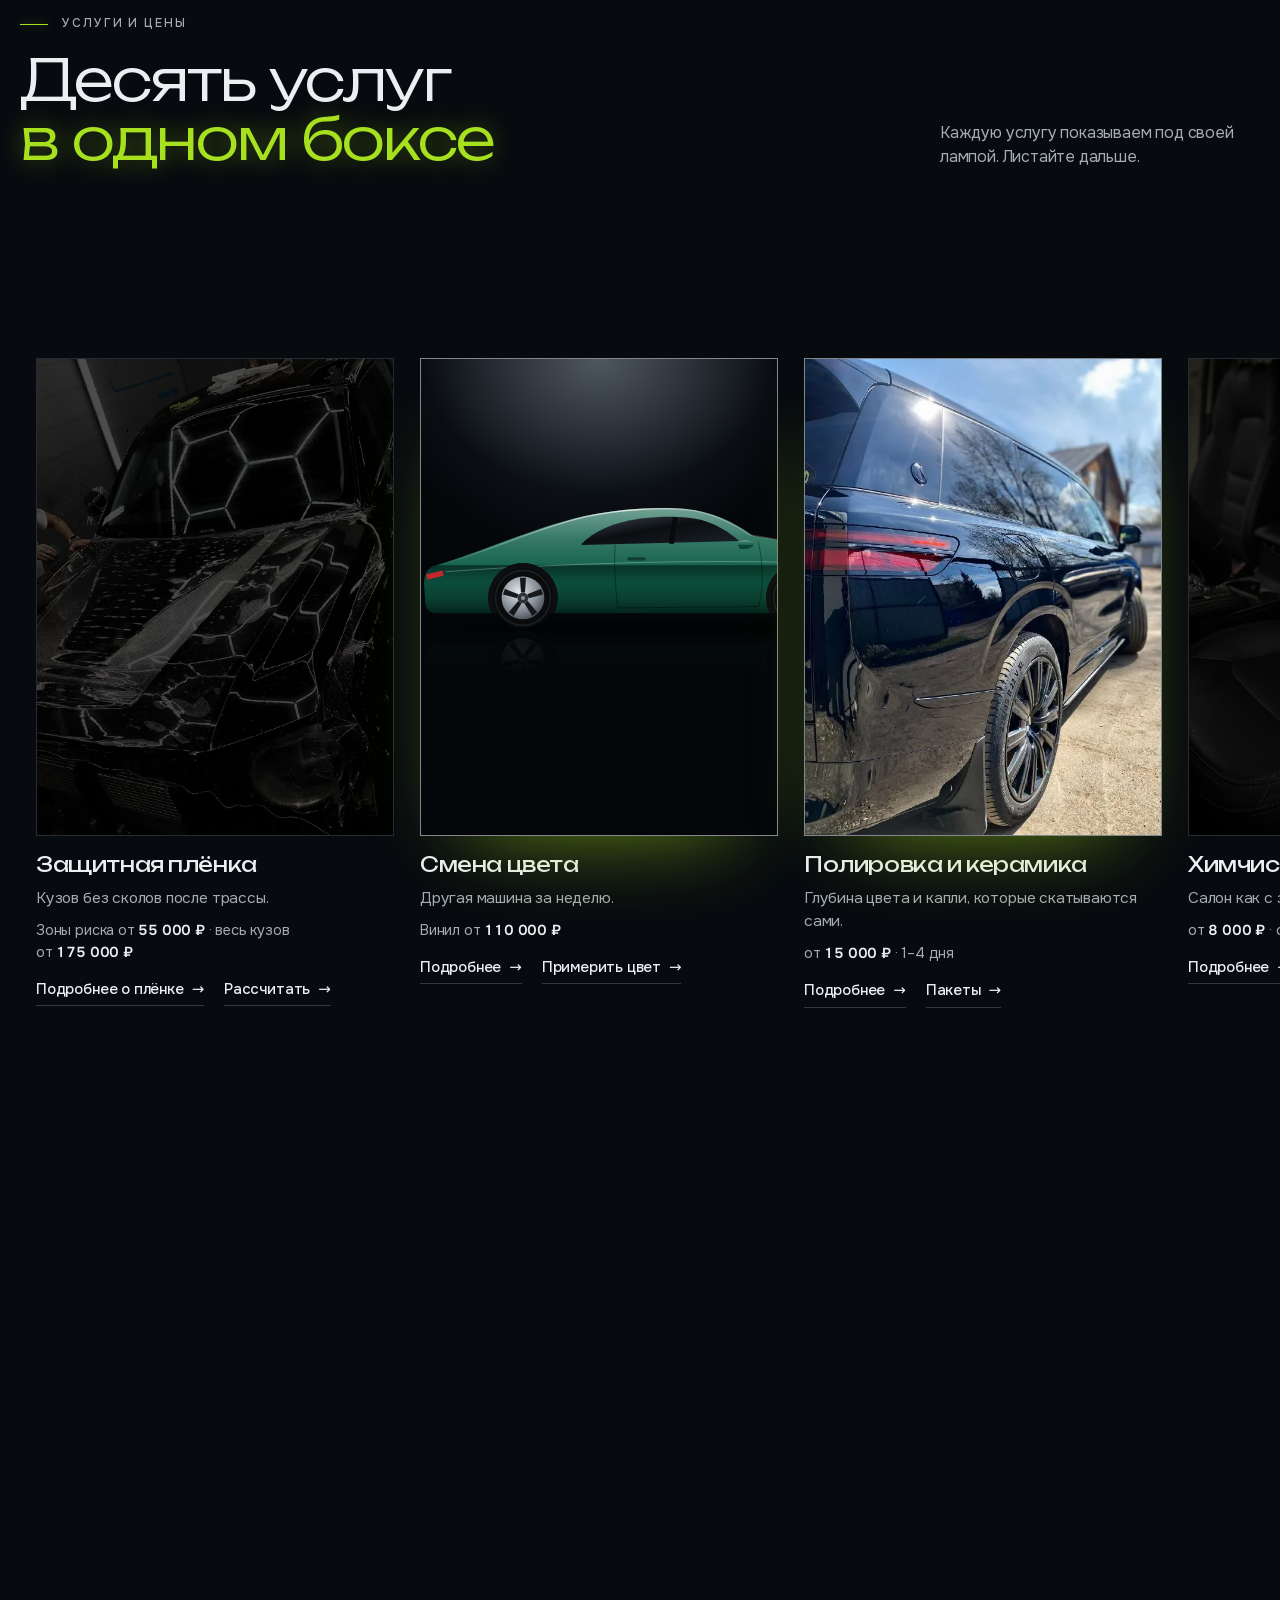
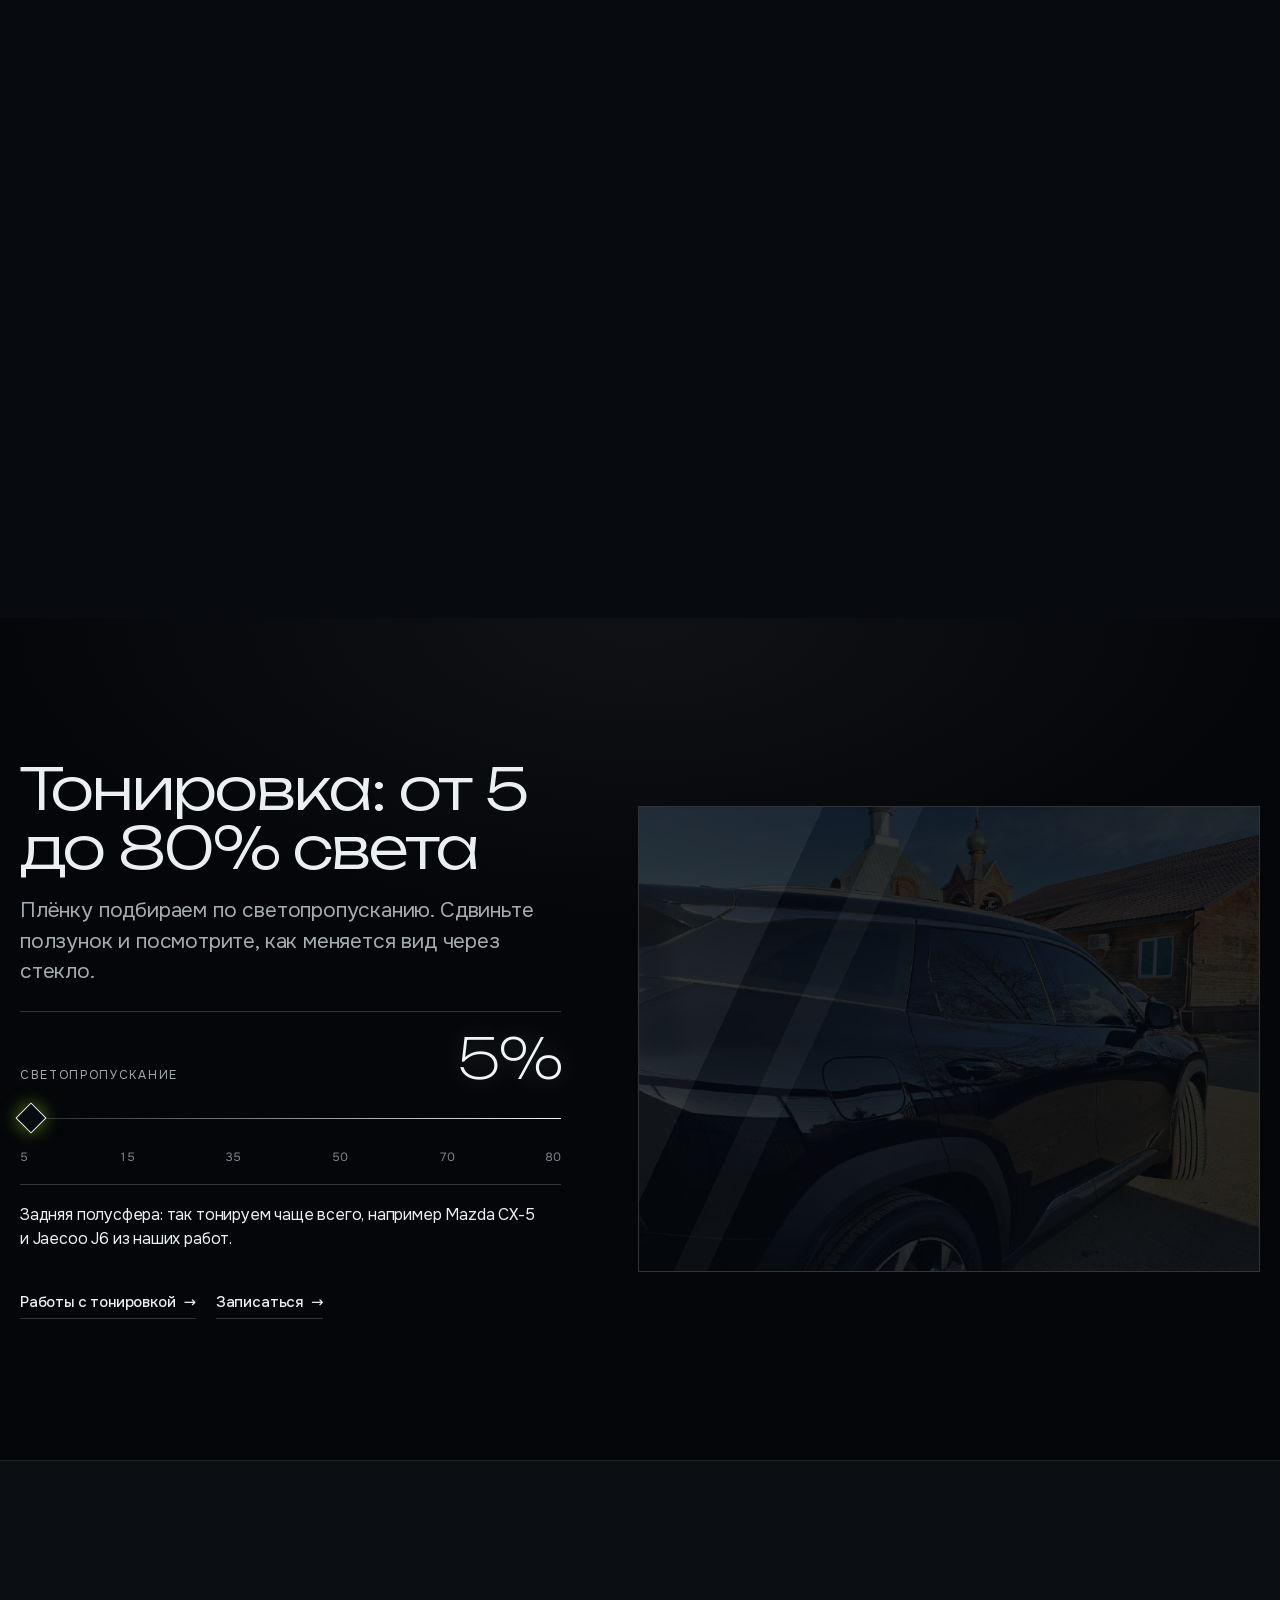
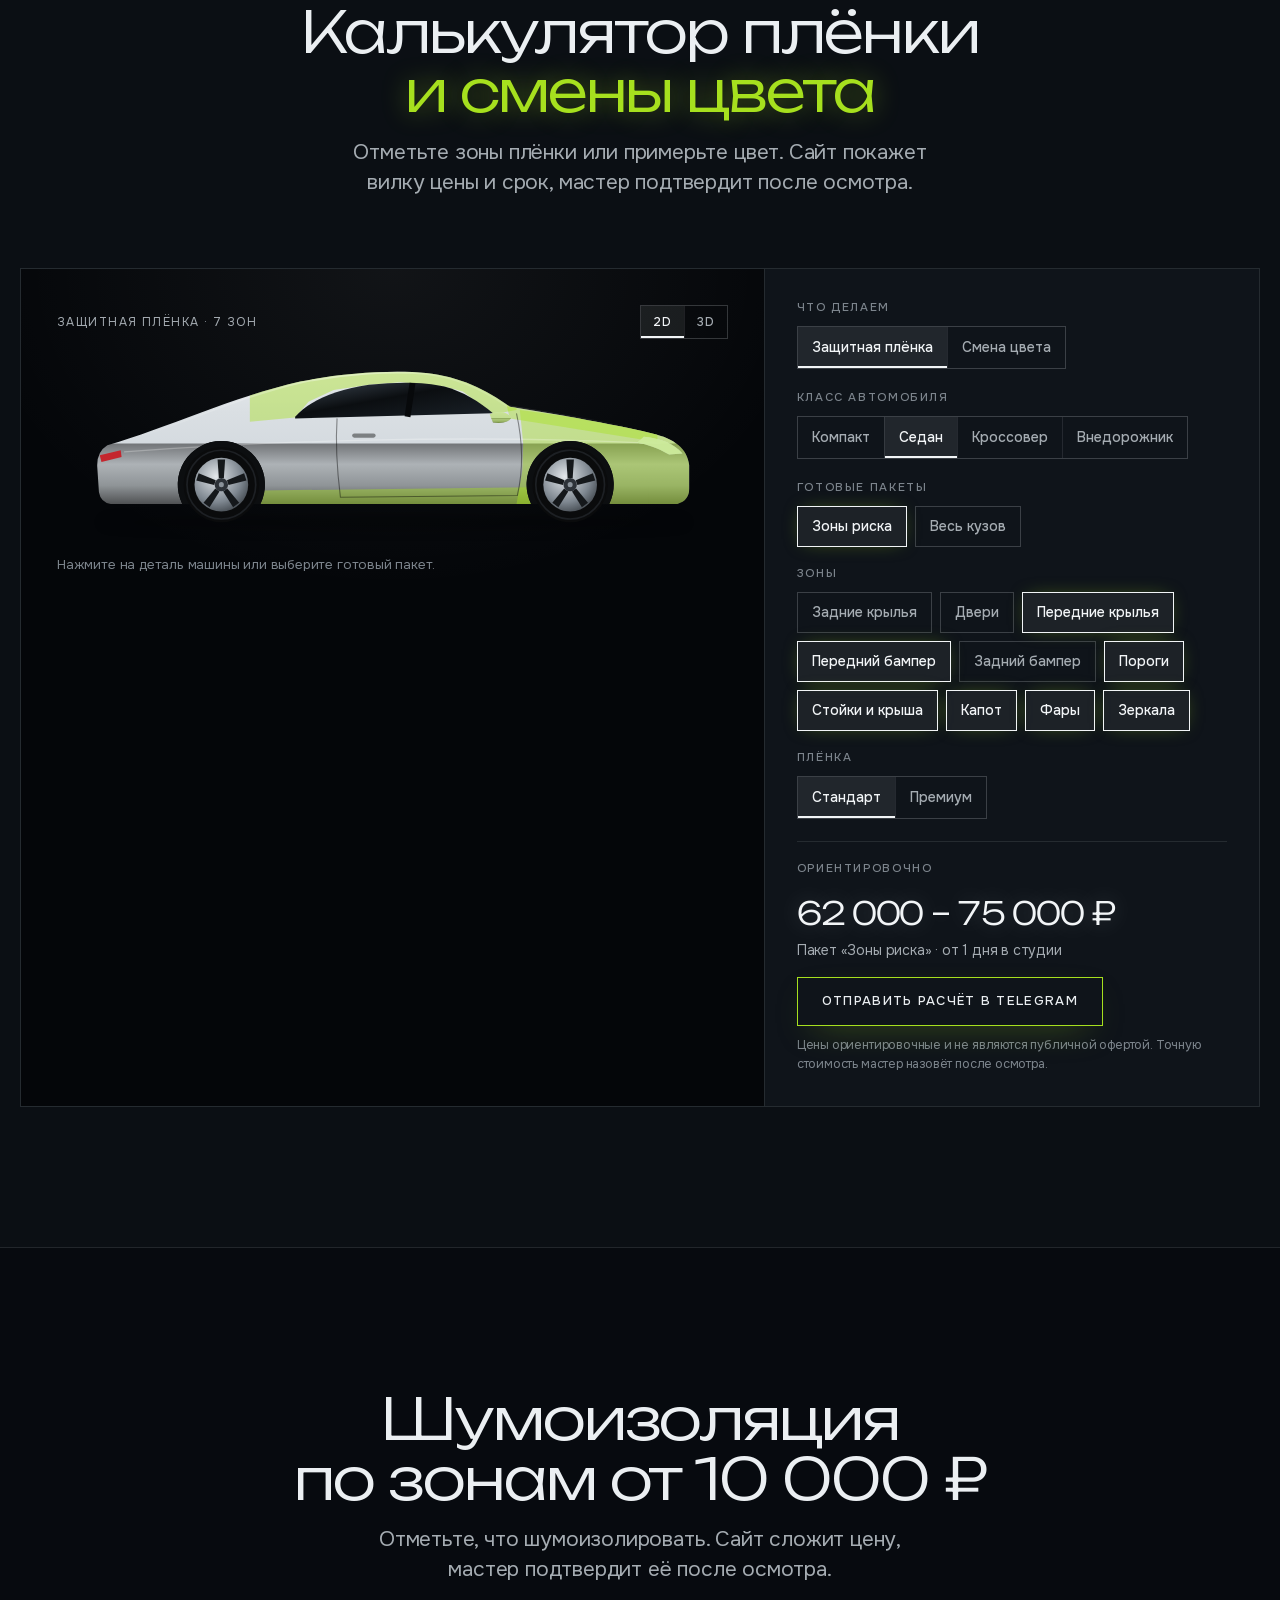
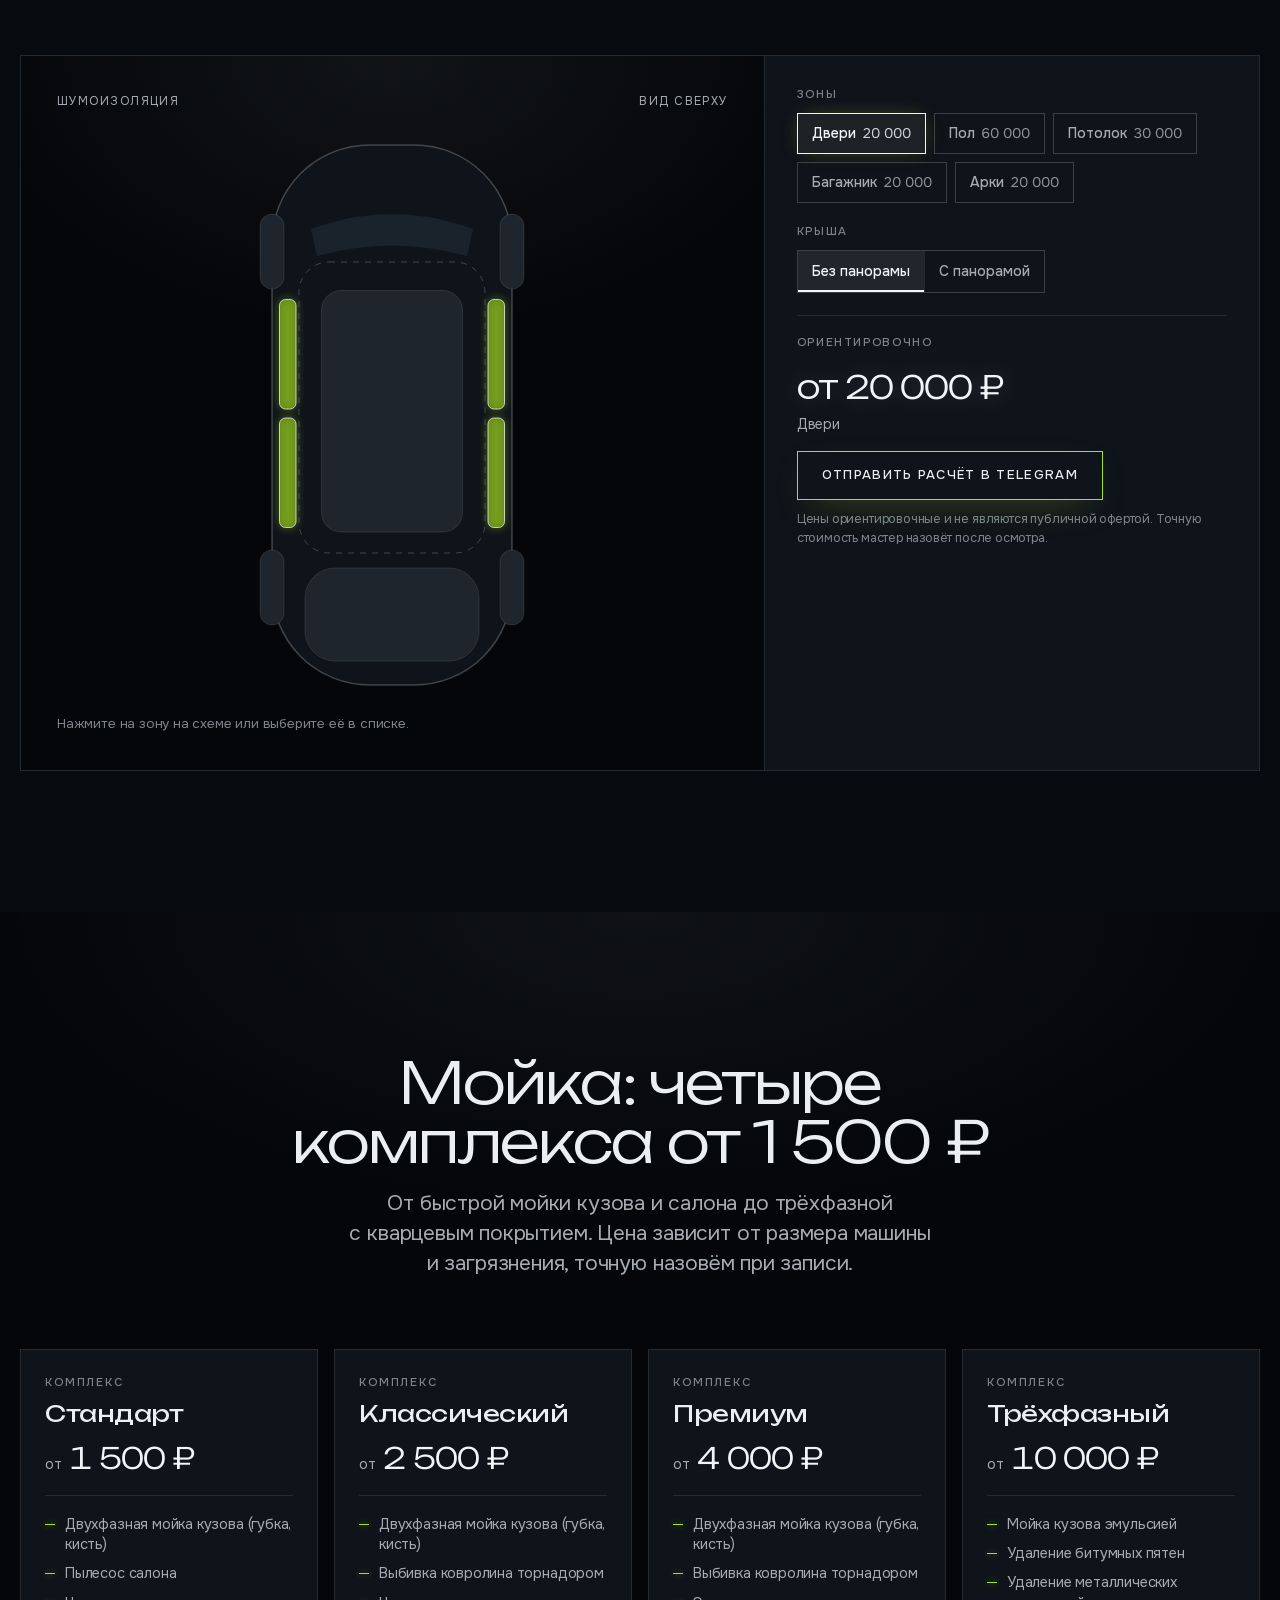
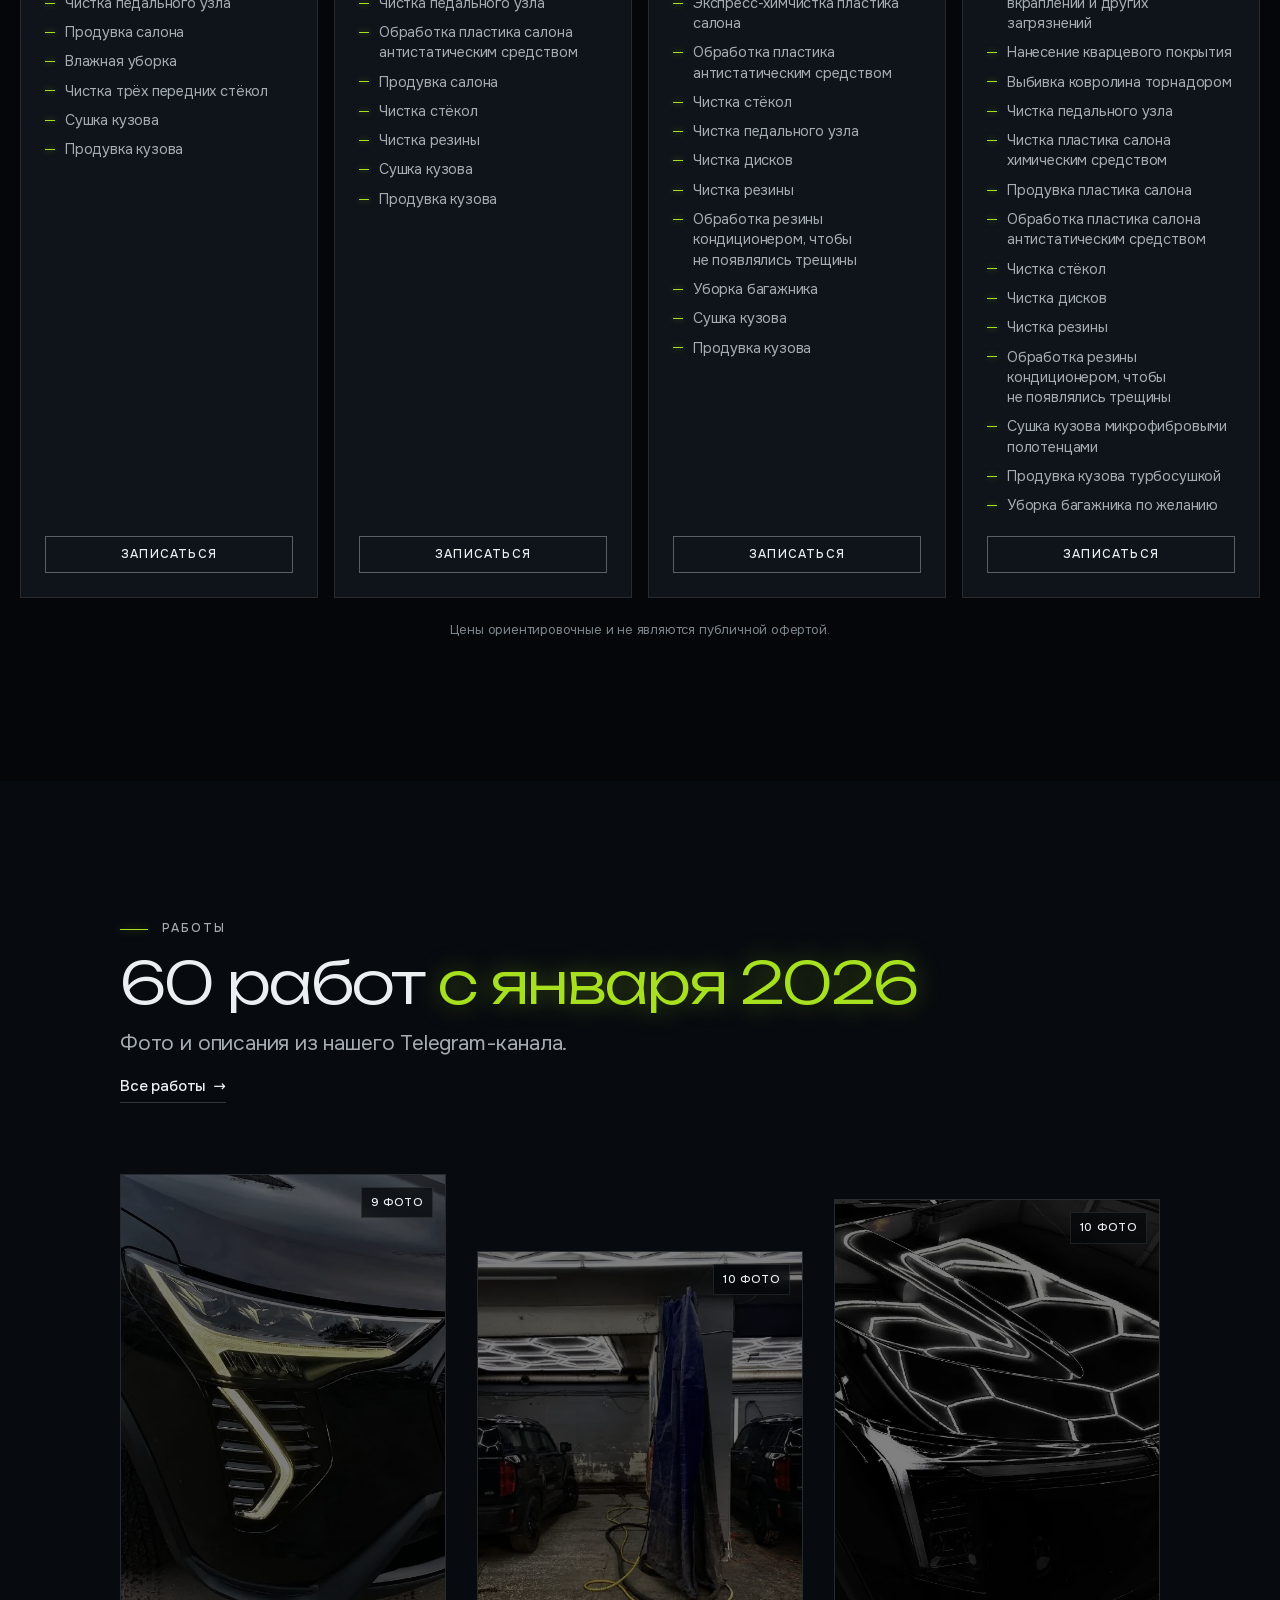
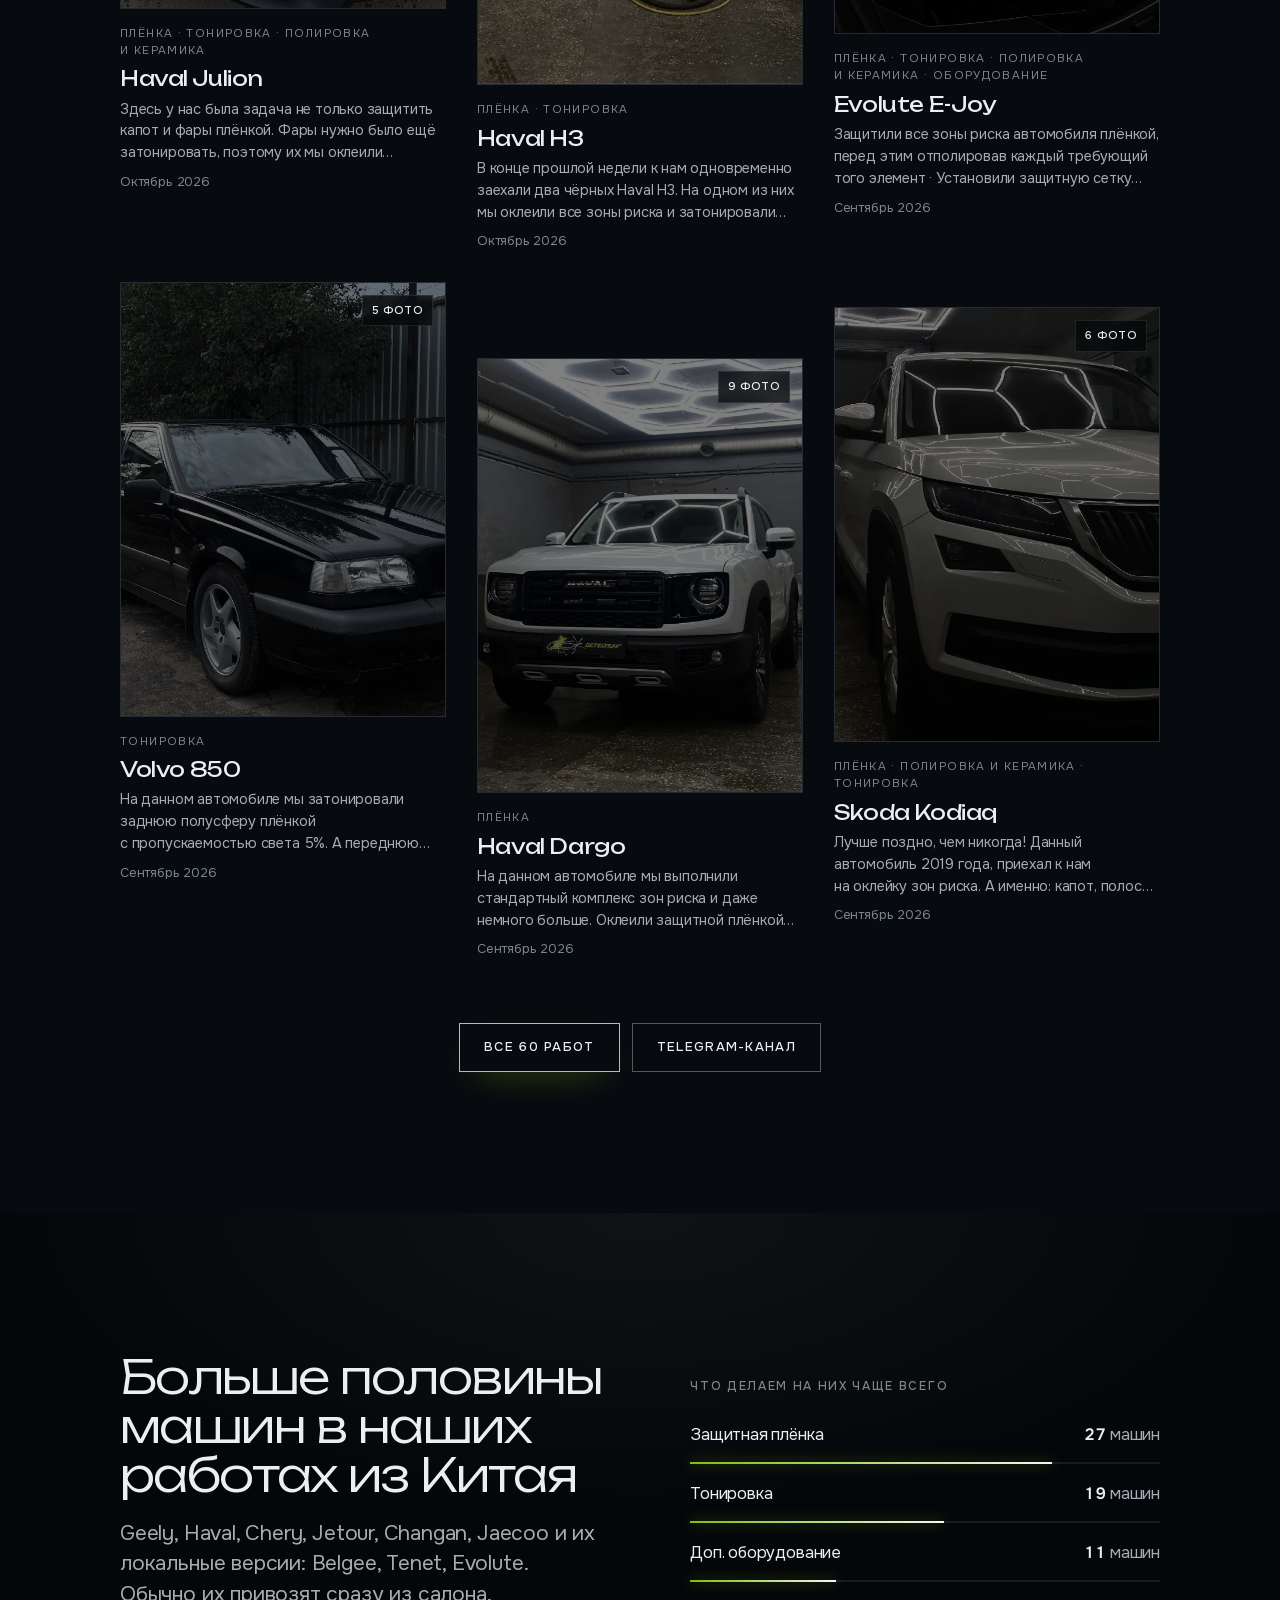
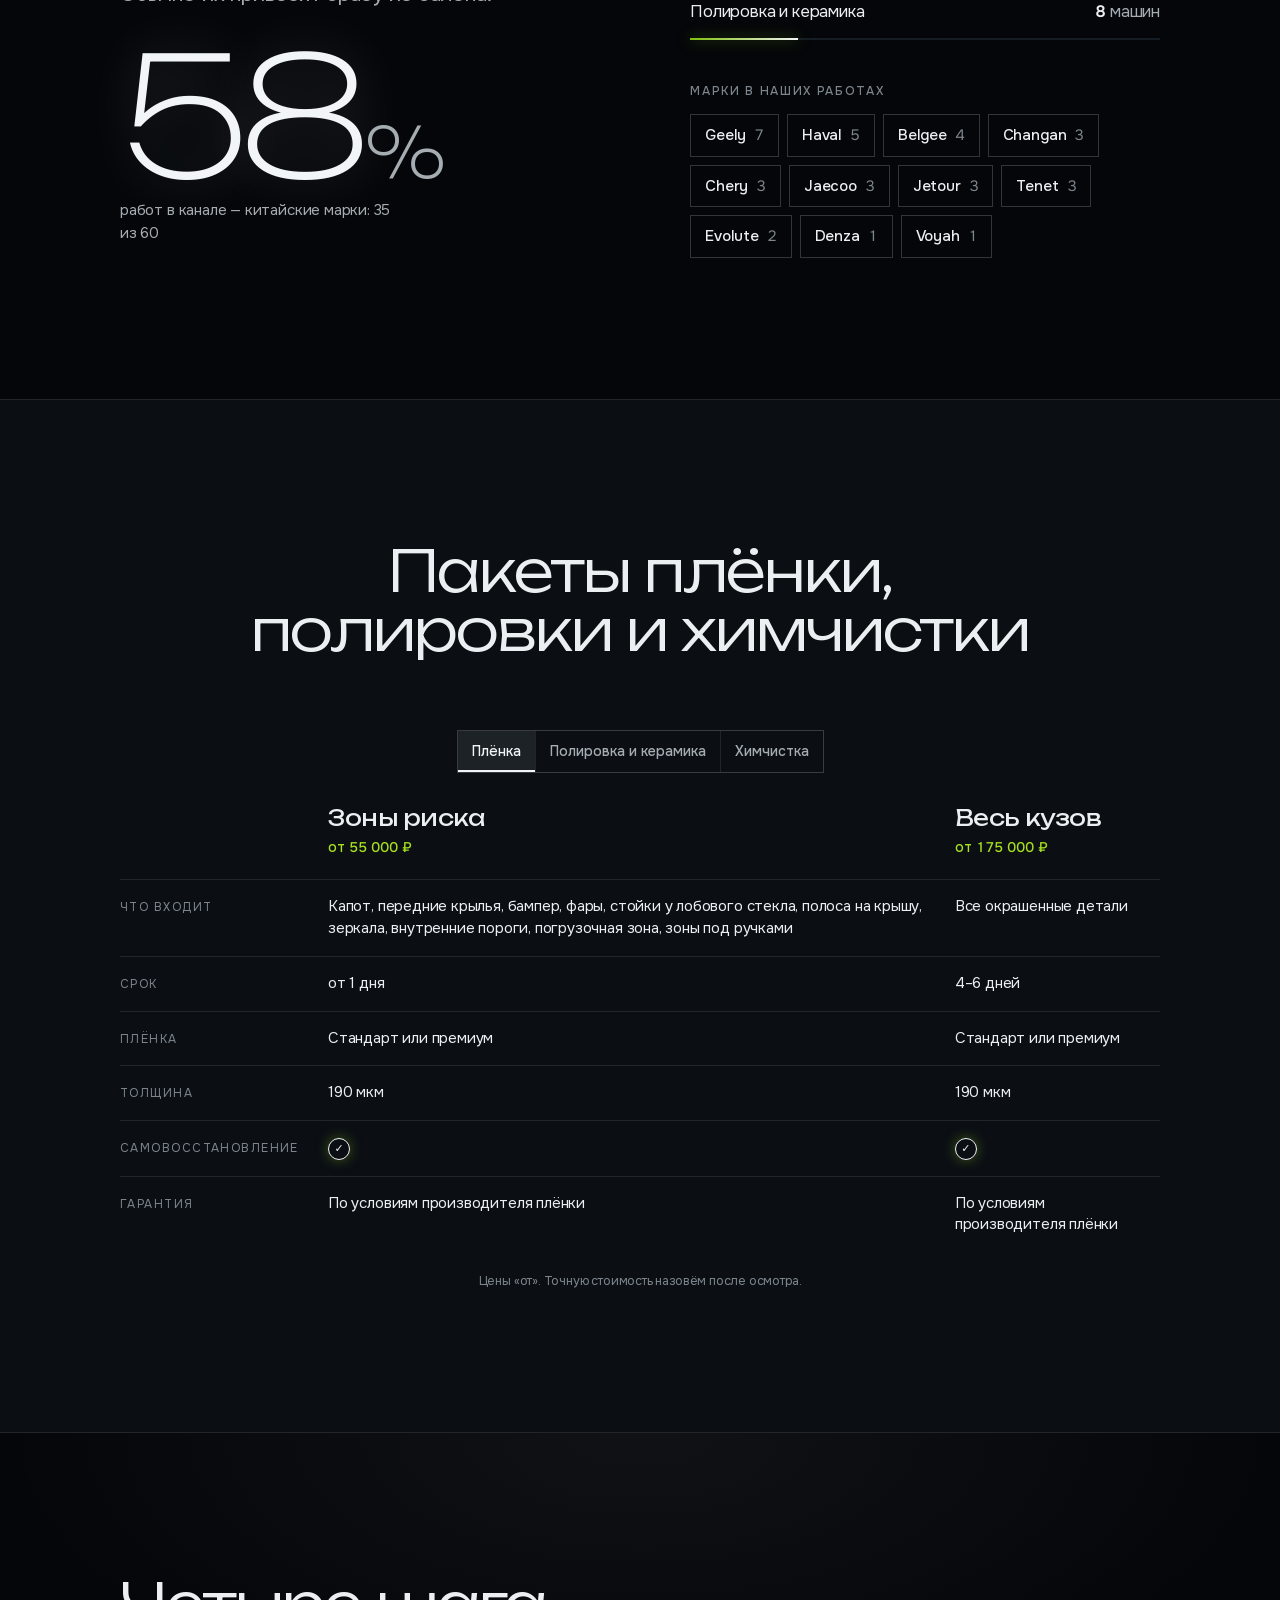
==== commit 4453f2a2: "Салатовая гамма, меньше анимаций, новые заголовки и фото, 3D-машина в калькуляторе и примерочной Co-" ====
--- a/index.html
+++ b/index.html
@@ -21,7 +21,7 @@
 <meta property="og:description" content="ASK Detailing, детейлинг в Твери: защитная плёнка, полировка и керамика, химчистка, мойка, шумоизоляция и тонировка. Работы с фото и расчёт стоимости онлайн.">
 <link rel="preload" href="css/fonts/onest-cyrillic.woff2" as="font" type="font/woff2" crossorigin>
 <link rel="preload" href="css/fonts/unbounded-cyrillic.woff2" as="font" type="font/woff2" crossorigin>
-<link rel="stylesheet" href="css/site.css?v=69c66a9c">
+<link rel="stylesheet" href="css/site.css?v=9b6bceb7">
 <script>document.documentElement.classList.add('js');try{if(sessionStorage.getItem('ask-ld')||location.hash)document.documentElement.classList.add('ld-seen')}catch(e){document.documentElement.classList.add('ld-seen')}</script>
 <script type="application/ld+json">{"@context":"https://schema.org","@type":"AutomotiveBusiness","name":"ASK Detailing","description":"Детейлинг в Твери: защитная плёнка, тонировка, полировка и керамика, химчистка, мойка, шумоизоляция, антихром и доп. оборудование.","telephone":["+7 962 244-14-40","+7 920 178-07-08"],"address":{"@type":"PostalAddress","streetAddress":"ул. 4-я Красной Слободы, 26а","addressLocality":"Тверь","addressCountry":"RU"},"sameAs":["https://t.me/askdetailing","https://t.me/Kirill_ASK_Detailing","https://vk.ru/club202901436"]}</script>
 
@@ -76,77 +76,60 @@
   <div class="lamp-ceil" data-lamp aria-hidden="true"></div>
   <div class="lh-in">
     <div class="lh-copy">
-      <h1 class="over" id="lh-title"><span>Детейлинг-центр</span> <span>в Твери</span></h1>
+      <h1 class="over" id="lh-title"><span>Детейлинг и защитная плёнка</span> <span>в Твери</span></h1>
       <p class="lh-title"><span class="ln"><span>Броня,</span></span> <span class="ln"><span>которую</span></span> <span class="ln lit"><span>не видно.</span></span></p>
-      <p class="lead">Защитная и цветная плёнка, тонировка, полировка, керамика и химчистка салона.</p>
+      <p class="lead">Плёнка на зоны риска от 55 000 ₽, на весь кузов от 175 000 ₽. Ещё смена цвета, полировка и керамика, химчистка, мойка и шумоизоляция.</p>
       <div class="lh-cta"><a class="btn primary" href="#calc">Рассчитать стоимость</a><a class="btn line" href="#contacts">Записаться на осмотр</a></div>
       <a class="lh-tel" href="tel:+79622441440">+7 962 244-14-40</a>
     </div>
     <a class="lh-frame" href="raboty.html#tg363" aria-label="Работа: Evolute E-Joy, сентябрь 2026">
       <img class="ph-off" src="img/works/363/07.webp" alt="" width="600" height="800" decoding="async">
       <img class="ph-on" src="img/works/363/07.webp" alt="Чёрный кузов Evolute E-Joy отражает шестигранные лампы бокса" width="600" height="800" decoding="async">
-      <span class="lh-cap">Evolute E-Joy · сентябрь 2026</span>
     </a>
   </div>
   <p class="lh-hint" aria-hidden="true"><span class="h-mouse">Курсор работает как лампа</span><span class="h-touch">Лампа ходит сама. Листайте ниже</span></p>
 </section>
 
 <section class="hs" aria-labelledby="hs-title">
-  <div class="hs-track">
-    <div class="hs-sticky">
-      <canvas class="hs-lights" aria-hidden="true"></canvas>
-      <div class="hs-layer a">
-        <p class="over"><span>Как начинается работа</span></p>
-        <h2 class="hs-title" id="hs-title">Сначала включаем свет.</h2>
-        <p class="hs-sub">Осматриваем машину под ярким светом: так видно каждый скол и каждую царапину.</p>
-      </div>
-      <div class="hs-layer b">
-        <p class="hs-title">Камни с трассы М11 остаются на плёнке.</p>
-        <p class="hs-sub">А лак под ней остаётся заводским.</p>
-        <div class="hs-stats">
-          <div><b data-to="190">190</b><span>мкм — толщина плёнки, которую мы клеим</span></div>
-          <div><b data-pre="до " data-to="12">до 12</b><span>лет гарантии у производителей плёнок</span></div>
-          <div><b data-to="60" data-suf=" °C">60 °C</b><span>достаточно, чтобы мелкие царапины затянулись</span></div>
-        </div>
-        <div class="hs-cta"><a class="btn primary" href="#calc">Посчитать свою машину</a></div>
-      </div>
-      <div class="hs-car"></div>
-      <p class="hs-hint"><svg viewBox="0 0 16 16" aria-hidden="true"><path d="M8 2v11M3.5 8.5L8 13l4.5-4.5" fill="none" stroke="currentColor" stroke-width="1.6" stroke-linecap="round" stroke-linejoin="round"/></svg>Листайте: в боксе включится свет</p>
-    </div>
+  <div class="hs-sticky">
+    <canvas class="hs-lights" aria-hidden="true"></canvas>
+    <div class="hs-layer">
+      <h2 class="hs-title" id="hs-title">Осмотр начинается под ярким светом</h2>
+      <p class="hs-sub">Под лампами видно каждый скол и каждую царапину. Камни с трассы М11 остаются на плёнке, а лак под ней остаётся заводским.</p>
+      <div class="hs-stats">
+        <div><b>190</b><span>мкм, толщина плёнки, которую мы клеим</span></div>
+        <div><b>до 12</b><span>лет гарантии у производителей плёнок</span></div>
+        <div><b>60 °C</b><span>достаточно, чтобы мелкие царапины затянулись</span></div>
+      </div>
+      <div class="hs-cta"><a class="btn primary" href="#calc">Посчитать свою машину</a></div>
+    </div>
+    <div class="hs-car"></div>
   </div>
 </section>
 
 <section class="band" id="highlights" aria-labelledby="hl-title">
-  <div class="wrap"><div class="band-head"><p class="eyebrow">Пять фактов</p><h2 id="hl-title">Коротко <span class="lit">о главном.</span></h2></div></div>
+  <div class="wrap"><div class="band-head"><h2 id="hl-title">Пять результатов, которые видно сразу</h2></div></div>
   <div class="hl-wrap">
     <ul class="hl-rail">
       <li class="hl dark">
-        <div class="hl-copy"><p class="hl-k">Защитная плёнка</p><h3>Мелкие царапины затягиваются от тепла.</h3></div>
-        <div class="hl-vis"><div class="heal-vis" aria-hidden="true">
-          <svg class="scr" viewBox="0 0 300 300" preserveAspectRatio="none"><g fill="none" stroke="#fff" stroke-opacity=".85" stroke-width="2" stroke-linecap="round"><path d="M40 80Q90 70 150 95"/><path d="M60 150Q120 140 170 175"/><path d="M120 60Q170 90 230 70"/><path d="M180 140Q220 170 260 150"/><path d="M70 210Q130 190 190 225"/><path d="M200 220Q240 240 270 210"/><path d="M30 120Q50 160 40 200"/><path d="M240 90Q260 120 250 140"/></g></svg>
-          <div class="glow"></div><span class="t"></span>
-        </div></div>
+        <div class="hl-copy"><p class="hl-k">Защитная плёнка</p><h3>Мелкие царапины на плёнке затягиваются от тепла.</h3></div>
+        <a class="hl-vis" href="raboty.html#tg343" aria-label="Работа: Skoda Kodiaq в плёнке"><img class="hl-photo" src="img/works/343/05.webp" alt="Глянцевая стойка Skoda Kodiaq в плёнке отражает шестигранные лампы бокса" width="600" height="800" loading="lazy" decoding="async"></a>
       </li>
       <li class="hl">
-        <div class="hl-copy"><p class="hl-k">Смена цвета</p><h3>Новый цвет без перекраски. И обратно, если захочется.</h3></div>
-        <div class="hl-vis"><div class="hl-car" data-vis="color"></div><span class="hl-chip" data-chip="color">Изумруд, глянец</span></div>
+        <div class="hl-copy"><p class="hl-k">Смена цвета</p><h3>Новый цвет без перекраски, и его можно вернуть.</h3></div>
+        <a class="hl-vis" href="#calc" aria-label="Примерить цвет в калькуляторе"><div class="hl-car" data-vis="color"></div><span class="hl-chip">Примерить цвет в 3D</span></a>
       </li>
       <li class="hl dark">
-        <div class="hl-copy"><p class="hl-k">Керамика</p><h3>Вода собирается в капли и скатывается сама.</h3></div>
-        <div class="hl-vis"><canvas data-vis="beads" aria-hidden="true"></canvas><div class="shine" aria-hidden="true"></div></div>
+        <div class="hl-copy"><p class="hl-k">Керамика</p><h3>Глубокий глянец, а вода собирается в капли и скатывается сама.</h3></div>
+        <a class="hl-vis" href="raboty.html#tg253" aria-label="Работа: Mazda CX-5 после керамики"><img class="hl-photo" src="img/works/253/05.webp" alt="Чёрный капот Mazda CX-5 после керамики отражает небо" width="600" height="800" loading="lazy" decoding="async"></a>
       </li>
       <li class="hl dark">
         <div class="hl-copy"><p class="hl-k">Полировка</p><h3>Убираем паутинку и голограммы, возвращаем глубину цвета.</h3></div>
-        <div class="hl-vis"><div class="split-vis" data-vis="split" aria-hidden="true"><canvas class="after"></canvas><canvas class="before"></canvas><span class="bar"></span></div></div>
+        <a class="hl-vis" href="raboty.html#tg226" aria-label="Работа: Jeep Wrangler после полировки"><img class="hl-photo" src="img/works/226/06.webp" alt="Красное крыло Jeep Wrangler после полировки" width="600" height="800" loading="lazy" decoding="async"></a>
       </li>
       <li class="hl">
-        <div class="hl-copy"><p class="hl-k">Химчистка</p><h3>Сиденья, потолок и ковры. С разбором, если нужно.</h3></div>
-        <div class="hl-vis"><div class="seat-vis" aria-hidden="true"><svg viewBox="0 0 200 220">
-          <path d="M64 20q0-14 18-14h36q18 0 18 14v100H64z" fill="#c9d0d7"/><path d="M76 30h48v80H76z" fill="#bcc4cc"/>
-          <path d="M44 126h112q16 0 16 16v18q0 12-12 12H40q-12 0-12-12v-18q0-16 16-16z" fill="#b6bec6"/>
-          <path d="M70 172v34M130 172v34" stroke="#98a1a9" stroke-width="9" stroke-linecap="round"/>
-          <ellipse class="stain" cx="96" cy="70" rx="14" ry="9" fill="#8a7a5a" opacity=".85"/><ellipse class="stain" cx="120" cy="142" rx="18" ry="7" fill="#7b6a4c" opacity=".85"/><ellipse class="stain" cx="70" cy="146" rx="9" ry="5" fill="#8a7a5a" opacity=".85"/>
-        </svg></div></div>
+        <div class="hl-copy"><p class="hl-k">Химчистка</p><h3>Сиденья, потолок и ковры, если нужно, с разбором салона.</h3></div>
+        <a class="hl-vis" href="raboty.html#tg298" aria-label="Работа: химчистка Lexus LS 400"><img class="hl-photo" src="img/works/298/03.webp" alt="Светлые кожаные сиденья Lexus LS 400 после химчистки" width="600" height="800" loading="lazy" decoding="async"></a>
       </li>
     </ul>
     <div class="wrap"><div class="hl-nav">
@@ -159,7 +142,7 @@
 <section class="srv" id="services" aria-labelledby="sv-title">
   <div class="wrap wide srv-head">
     <p class="eyebrow">Услуги и цены</p>
-    <h2 id="sv-title">Всё, что нужно машине. <span class="lit">В одном боксе.</span></h2>
+    <h2 id="sv-title">Десять услуг <span class="lit">в одном боксе</span></h2>
     <p class="srv-note">Каждую услугу показываем под своей лампой. Листайте дальше.</p>
   </div>
   <div class="srv-pin">
@@ -167,32 +150,32 @@
       <ul class="srv-track">
         <li class="panel">
           <figure><img src="img/works/373/02.webp" alt="Мастер работает с плёнкой на капоте чёрного Haval H3 под лампами бокса" width="600" height="800" loading="lazy" decoding="async"></figure>
-          <div class="pt"><p class="pt-n">01</p><h3>Защитная плёнка</h3><p>Кузов без сколов после трассы.</p><p class="price">Зоны риска от <b>55 000 ₽</b> · весь кузов от <b>175 000 ₽</b></p>
+          <div class="pt"><h3>Защитная плёнка</h3><p>Кузов без сколов после трассы.</p><p class="price">Зоны риска от <b>55 000 ₽</b> · весь кузов от <b>175 000 ₽</b></p>
             <div class="links"><a class="more" href="zashchitnaya-plenka.html">Подробнее о плёнке</a><a class="more" href="#calc">Рассчитать</a></div></div>
         </li>
         <li class="panel">
           <figure><div class="p-car" data-car="#0e5e48:gloss" role="img" aria-label="Машина в изумрудной глянцевой плёнке"></div></figure>
-          <div class="pt"><p class="pt-n">02</p><h3>Смена цвета</h3><p>Другая машина за неделю.</p><p class="price">Винил от <b>110 000 ₽</b></p>
+          <div class="pt"><h3>Смена цвета</h3><p>Другая машина за неделю.</p><p class="price">Винил от <b>110 000 ₽</b></p>
             <div class="links"><a class="more" href="smena-cveta.html">Подробнее</a><a class="more" href="smena-cveta.html#studio">Примерить цвет</a></div></div>
         </li>
         <li class="panel">
           <figure><img src="img/works/163/02.webp" alt="Denza после полировки и керамики" width="600" height="800" loading="lazy" decoding="async"></figure>
-          <div class="pt"><p class="pt-n">03</p><h3>Полировка и керамика</h3><p>Глубина цвета и капли, которые скатываются сами.</p><p class="price">от <b>15 000 ₽</b> · 1–4 дня</p>
+          <div class="pt"><h3>Полировка и керамика</h3><p>Глубина цвета и капли, которые скатываются сами.</p><p class="price">от <b>15 000 ₽</b> · 1–4 дня</p>
             <div class="links"><a class="more" href="polirovka-i-keramika.html">Подробнее</a><a class="more" href="#compare">Пакеты</a></div></div>
         </li>
         <li class="panel">
           <figure><img src="img/works/156/04.webp" alt="Кожаные сиденья Mazda CX-5 после химчистки" width="600" height="800" loading="lazy" decoding="async"></figure>
-          <div class="pt"><p class="pt-n">04</p><h3>Химчистка</h3><p>Салон как с завода.</p><p class="price">от <b>8 000 ₽</b> · от 3 часов</p>
+          <div class="pt"><h3>Химчистка</h3><p>Салон как с завода.</p><p class="price">от <b>8 000 ₽</b> · от 3 часов</p>
             <div class="links"><a class="more" href="himchistka.html">Подробнее</a><a class="more" href="#compare">Пакеты</a></div></div>
         </li>
         <li class="panel">
           <figure><img src="img/works/9/03.webp" alt="Чёрный Citroen Traveller после комплексной мойки кузова" width="600" height="800" loading="lazy" decoding="async"></figure>
-          <div class="pt"><p class="pt-n">05</p><h3>Мойка</h3><p>Четыре комплекса: от быстрой мойки до трёхфазной с кварцевым покрытием.</p><p class="price">от <b>1 500 ₽</b> · 4 комплекса</p>
+          <div class="pt"><h3>Мойка</h3><p>Четыре комплекса: от быстрой мойки до трёхфазной с кварцевым покрытием.</p><p class="price">от <b>1 500 ₽</b> · 4 комплекса</p>
             <div class="links"><a class="more" href="#wash">Цены и состав</a><a class="more" href="https://t.me/Kirill_ASK_Detailing" target="_blank" rel="noopener" data-tg="Здравствуйте! Пишу с сайта ASK Detailing. Хочу записаться на мойку.">Записаться</a></div></div>
         </li>
         <li class="panel">
           <figure><img src="img/works/210/01.webp" alt="Jaecoo J6 с тонированной задней полусферой" width="600" height="800" loading="lazy" decoding="async"></figure>
-          <div class="pt"><p class="pt-n">06</p><h3>Тонировка</h3><p>Приватность сзади, прохлада спереди.</p><p class="price">от <b>5 000 ₽</b> · задняя полусфера</p>
+          <div class="pt"><h3>Тонировка</h3><p>Приватность сзади, прохлада спереди.</p><p class="price">от <b>5 000 ₽</b> · задняя полусфера</p>
             <div class="links"><a class="more" href="#tint">Светопропускание</a><a class="more" href="raboty.html#f=tint">Работы</a></div></div>
         </li>
         <li class="panel">
@@ -205,22 +188,22 @@
             <g class="nz on" data-zone="doors"><rect x="50" y="226" width="22" height="146" rx="8"/><rect x="50" y="384" width="22" height="146" rx="8"/><rect x="328" y="226" width="22" height="146" rx="8"/><rect x="328" y="384" width="22" height="146" rx="8"/></g>
             <g class="nz on" data-zone="trunk"><rect x="84" y="584" width="232" height="124" rx="40"/></g>
           </svg></div></figure>
-          <div class="pt"><p class="pt-n">07</p><h3>Шумоизоляция</h3><p>Двери, пол, потолок, багажник и арки — по отдельности или вместе.</p><p class="price">от <b>10 000 ₽</b> за зону</p>
+          <div class="pt"><h3>Шумоизоляция</h3><p>Двери, пол, потолок, багажник и арки — по отдельности или вместе.</p><p class="price">от <b>10 000 ₽</b> за зону</p>
             <div class="links"><a class="more" href="#noise">Посчитать</a></div></div>
         </li>
         <li class="panel">
           <figure><img src="img/works/200/03.webp" alt="Решётка радиатора Jetour Dashing с защитной сеткой" width="600" height="800" loading="lazy" decoding="async"></figure>
-          <div class="pt"><p class="pt-n">08</p><h3>Доп. оборудование</h3><p>Сетка в бампер, регистратор, дефлекторы.</p><p class="price">от <b>3 000 ₽</b></p>
+          <div class="pt"><h3>Доп. оборудование</h3><p>Сетка в бампер, регистратор, дефлекторы.</p><p class="price">от <b>3 000 ₽</b></p>
             <div class="links"><a class="more" href="raboty.html#f=equip">Смотреть работы</a></div></div>
         </li>
         <li class="panel">
           <figure><img src="img/works/200/09.webp" alt="Чёрный глянец на стойках Jetour Dashing вместо хрома" width="600" height="800" loading="lazy" decoding="async"></figure>
-          <div class="pt"><p class="pt-n">09</p><h3>Антихром и стайлинг</h3><p>Хром — в чёрный глянец. Без перекраски.</p><p class="price">от <b>5 000 ₽</b></p>
+          <div class="pt"><h3>Антихром и стайлинг</h3><p>Хром — в чёрный глянец. Без перекраски.</p><p class="price">от <b>5 000 ₽</b></p>
             <div class="links"><a class="more" href="raboty.html#f=style">Смотреть работы</a></div></div>
         </li>
         <li class="panel">
           <figure><img src="img/works/226/01.webp" alt="Красный Jeep Wrangler после полировки и оклейки плёнкой" width="600" height="800" loading="lazy" decoding="async"></figure>
-          <div class="pt"><p class="pt-n">10</p><h3>Сложные проекты</h3><p>Салон, шильдики и особые задачи.</p><p class="price">Оценим по фото и предложим решение.</p>
+          <div class="pt"><h3>Сложные проекты</h3><p>Салон, шильдики и особые задачи.</p><p class="price">Оценим по фото и предложим решение.</p>
             <div class="links"><a class="more" href="#contacts">Прислать фото</a></div></div>
         </li>
       </ul>
@@ -231,8 +214,7 @@
 <section class="band night tint" id="tint" aria-labelledby="tn-title">
   <div class="wrap wide tn-grid">
     <div class="tn-copy">
-      <p class="eyebrow">Тонировка</p>
-      <h2 id="tn-title">Свет <span class="lit">в процентах.</span></h2>
+      <h2 id="tn-title">Тонировка: от 5 до 80% света</h2>
       <p class="lead">Плёнку подбираем по светопропусканию. Сдвиньте ползунок и посмотрите, как меняется вид через стекло.</p>
       <div class="vlt">
         <div class="vlt-row"><label for="vlt">Светопропускание</label><output id="vltOut" for="vlt">5%</output></div>
@@ -245,18 +227,18 @@
     <figure class="glass">
       <img src="img/works/127/07.webp" alt="Чёрный Geely Atlas на улице, вид как через тонированное стекло" width="800" height="600" loading="lazy" decoding="async">
       <div class="glass-tint" aria-hidden="true"></div>
-      <figcaption>Вид через стекло · пример</figcaption>
     </figure>
   </div>
 </section>
 
 <section class="band mist" id="calc" aria-labelledby="calc-title">
   <div class="wrap wide">
-    <div class="band-head center"><p class="eyebrow">Расчёт за минуту</p><h2 id="calc-title">Посчитайте <span class="lit">свою машину.</span></h2><p class="lead">Отметьте зоны плёнки или примерьте цвет. Сайт покажет вилку цены и срок, мастер подтвердит после осмотра.</p></div>
+    <div class="band-head center"><h2 id="calc-title">Калькулятор плёнки <span class="lit">и смены цвета</span></h2><p class="lead">Отметьте зоны плёнки или примерьте цвет. Сайт покажет вилку цены и срок, мастер подтвердит после осмотра.</p></div>
     <div class="calc ppfmode">
       <div class="calc-view"><div class="calc-stick">
-        <div class="calc-cap"><span id="calcMode">Защитная плёнка</span><span>Вид сбоку</span></div>
+        <div class="calc-cap"><span id="calcMode">Защитная плёнка</span><div class="seg view-seg" role="group" aria-label="Вид машины"><button type="button" data-view="2d" aria-pressed="true">2D</button><button type="button" data-view="3d" aria-pressed="false">3D</button></div></div>
         <div class="calc-car"></div>
+        <div class="calc-3d" hidden><button class="btn small c3d-play" type="button" hidden>Показать нанесение</button></div>
         <p class="calc-note">Нажмите на деталь машины или выберите готовый пакет.</p>
       </div></div>
       <div class="calc-panel">
@@ -285,7 +267,7 @@
 
 <section class="band" id="noise" aria-labelledby="ns-title">
   <div class="wrap wide">
-    <div class="band-head center"><p class="eyebrow">Шумоизоляция</p><h2 id="ns-title">Тише в салоне. <span class="lit">По зонам.</span></h2><p class="lead">Отметьте, что шумоизолировать. Сайт сложит цену, мастер подтвердит её после осмотра.</p></div>
+    <div class="band-head center"><h2 id="ns-title">Шумоизоляция по зонам от 10 000 ₽</h2><p class="lead">Отметьте, что шумоизолировать. Сайт сложит цену, мастер подтвердит её после осмотра.</p></div>
     <div class="calc ns-calc">
       <div class="calc-view"><div class="calc-stick">
         <div class="calc-cap"><span>Шумоизоляция</span><span>Вид сверху</span></div>
@@ -319,7 +301,7 @@
 
 <section class="band night" id="wash" aria-labelledby="ws-title">
   <div class="wrap wide">
-    <div class="band-head center"><p class="eyebrow">Мойка</p><h2 id="ws-title">Чистая машина. <span class="lit">Четыре комплекса.</span></h2><p class="lead">От быстрой мойки кузова и салона до трёхфазной с кварцевым покрытием. Цена зависит от размера машины и загрязнения, точную назовём при записи.</p></div>
+    <div class="band-head center"><h2 id="ws-title">Мойка: четыре комплекса от 1 500 ₽</h2><p class="lead">От быстрой мойки кузова и салона до трёхфазной с кварцевым покрытием. Цена зависит от размера машины и загрязнения, точную назовём при записи.</p></div>
     <ol class="wash">
       <li class="wash-card">
         <div class="wash-head"><p class="wash-k">Комплекс</p><h3>Стандарт</h3><p class="wash-price">от <b>1 500 ₽</b></p></div>
@@ -345,7 +327,7 @@
 
 <section class="band" id="works" aria-labelledby="works-title">
   <div class="wrap">
-    <div class="band-head"><p class="eyebrow">Работы</p><h2 id="works-title">Свежие работы <span class="lit">из бокса.</span></h2><p class="lead">60 работ с января 2026. Фото и описания из нашего Telegram-канала.</p><a class="more" href="raboty.html">Все работы</a></div>
+    <div class="band-head"><p class="eyebrow">Работы</p><h2 id="works-title">60 работ <span class="lit">с января 2026</span></h2><p class="lead">Фото и описания из нашего Telegram-канала.</p><a class="more" href="raboty.html">Все работы</a></div>
     <div class="cases broken" data-rv-group>
       <a class="case" href="raboty.html#tg383" style="--i:0">
         <div class="case-pic"><img src="img/works/383/01.webp" alt="" loading="lazy" decoding="async"><span class="case-tag">9 фото</span></div>
@@ -379,10 +361,9 @@
 
 <section class="band night cn-band" id="china" aria-labelledby="cn-title">
   <div class="wrap">
-    <div class="cn" data-rv>
+    <div class="cn">
       <div class="cn-copy">
-        <p class="eyebrow">Китайские марки</p>
-        <h2 id="cn-title">Больше половины наших машин — <span class="lit">из Китая.</span></h2>
+        <h2 id="cn-title">Больше половины машин в наших работах из Китая</h2>
         <p class="lead">Geely, Haval, Chery, Jetour, Changan, Jaecoo и их локальные версии: Belgee, Tenet, Evolute. Обычно их привозят сразу из салона.</p>
         <div class="cn-big"><p class="cn-num"><b data-count="58">58</b><span>%</span></p><p class="cn-cap">работ в канале — китайские марки: 35 из 60</p></div>
       </div>
@@ -404,7 +385,7 @@
 
 <section class="band mist" id="compare" aria-labelledby="cmp-title">
   <div class="wrap">
-    <div class="band-head center"><p class="eyebrow">Пакеты</p><h2 id="cmp-title">Сравните и выберите.</h2></div>
+    <div class="band-head center"><h2 id="cmp-title">Пакеты плёнки, полировки и химчистки</h2></div>
     <div class="cmp-head"><div class="seg" role="group" aria-label="Услуга"><button type="button" data-v="ppf" aria-pressed="true">Плёнка</button><button type="button" data-v="pol" aria-pressed="false">Полировка и керамика</button><button type="button" data-v="dry" aria-pressed="false">Химчистка</button></div></div>
     <div class="cmp-scroll"></div>
     <p class="calc-fine cmp-note">Цены «от». Точную стоимость назовём после осмотра.</p>
@@ -413,7 +394,7 @@
 
 <section class="band night" id="process" aria-labelledby="pr-title">
   <div class="wrap">
-    <div class="band-head"><p class="eyebrow">Как всё проходит</p><h2 id="pr-title">Четыре шага. <span class="lit">Без сюрпризов в счёте.</span></h2></div>
+    <div class="band-head"><h2 id="pr-title">Четыре шага от осмотра до выдачи</h2></div>
     <ol class="steps">
       <li class="step"><h3>Осмотр</h3><p>Смотрим машину под ярким светом, меряем толщину лакокрасочного покрытия, обсуждаем задачу.</p></li>
       <li class="step"><h3>Смета</h3><p>Фиксируем цену и срок до начала работ, чтобы итог совпал с договорённостью.</p></li>
@@ -425,7 +406,7 @@
 
 <section class="band" id="reviews" aria-labelledby="rv-title">
   <div class="wrap">
-    <div class="band-head"><p class="eyebrow">Отзывы</p><h2 id="rv-title">Что говорят клиенты.</h2><p class="lead">Рейтинг и отзывы подтягиваются прямо с Яндекс Карт и 2ГИС.</p></div>
+    <div class="band-head"><h2 id="rv-title">Отзывы клиентов на картах</h2><p class="lead">Рейтинг и отзывы подтягиваются прямо с Яндекс Карт и 2ГИС.</p></div>
 
     <div class="rev">
       <div class="rev-score">
@@ -444,7 +425,7 @@
 
 <section class="band" id="faq" aria-labelledby="faq-title">
   <div class="wrap">
-    <div class="band-head center"><p class="eyebrow">Вопросы</p><h2 id="faq-title">Отвечаем заранее.</h2></div>
+    <div class="band-head center"><h2 id="faq-title">Вопросы перед записью</h2></div>
     <div class="faq">
       <details><summary>Сколько служит защитная плёнка?</summary><p>Зависит от плёнки и условий эксплуатации. На премиальные плёнки производители дают гарантию до 10–12 лет. Срок и условия гарантии назовём для выбранной плёнки до начала работ.</p></details>
       <details><summary>Плёнку можно снять без следов?</summary><p>Да, качественная плёнка снимается без вреда для заводского лака. Если машина перекрашивалась, сначала проверим толщину покрытия и предупредим о рисках.</p></details>
@@ -474,7 +455,7 @@
           <svg viewBox="0 0 400 225" preserveAspectRatio="xMidYMid slice" aria-hidden="true">
             <g stroke="#17202a" stroke-width="3" fill="none"><path d="M0 58H400"/><path d="M0 200L400 178"/><path d="M90 0L130 225"/><path d="M262 0L240 225"/><path d="M320 0L384 225"/><path d="M0 110L180 96"/></g>
             <path d="M-10 156C60 124 120 176 200 144S320 92 410 122" fill="none" stroke="#0c2233" stroke-width="18" stroke-linecap="round"/>
-            <circle class="pin" cx="250" cy="92" r="22" fill="none" stroke="#77d2f5" stroke-width="1.5"/><circle cx="250" cy="92" r="16" fill="rgba(119,210,245,.14)"/><circle cx="250" cy="92" r="6" fill="#f2fbff"/>
+            <circle class="pin" cx="250" cy="92" r="22" fill="none" stroke="#a6e01e" stroke-width="1.5"/><circle cx="250" cy="92" r="16" fill="rgba(166,224,30,.14)"/><circle cx="250" cy="92" r="6" fill="#f2fbff"/>
           </svg>
           <a class="btn line small" href="https://yandex.ru/maps/?text=%D0%A2%D0%B2%D0%B5%D1%80%D1%8C%2C%204-%D1%8F%20%D0%9A%D1%80%D0%B0%D1%81%D0%BD%D0%BE%D0%B9%20%D0%A1%D0%BB%D0%BE%D0%B1%D0%BE%D0%B4%D1%8B%2C%2026%D0%B0" target="_blank" rel="noopener">Открыть в Яндекс Картах</a>
         </div>
@@ -525,9 +506,9 @@
 <script id="prices-data" type="application/json">{"_note":"Цены в рублях. По прайсу студии от 8 ноября 2026: защитная плёнка, смена цвета, полировка и керамика, шумоизоляция; мойка — по прайсу от 9 ноября 2026. Пока условные: химчистка, тонировка, доп. оборудование, антихром и стайлинг. После правок пересоберите сайт.","services":{"ppfRisk":55000,"ppfFull":175000,"wrap":110000,"colorPpf":240000,"polish":15000,"noise":10000,"dry":8000,"tint":5000,"equip":3000,"style":5000},"film":{"thickness":190},"ppfPacks":[{"id":"risk","name":"Зоны риска","parts":"Капот, передние крылья, бампер, фары, стойки у лобового стекла, полоса на крышу, зеркала, внутренние пороги, погрузочная зона, зоны под ручками","zones":["hood","fenderF","bumperF","head","roof","mirror","skirt"],"days":"от 1 дня","from":55000},{"id":"full","name":"Весь кузов","parts":"Все окрашенные детали","zones":["fenderR","door","fenderF","bumperF","bumperR","skirt","roof","hood","head","mirror"],"days":"4–6 дней","from":175000}],"calc":{"_note":"zones — цена плёнки по деталям «от–до» для стандартной (std) и премиальной (pre) плёнки, от компакта до внедорожника. Передние крылья и зеркала, а у премиума ещё и фары студия оставила как было: цена для седана ×0,85…×1,25, премиум ×1,3. classes — какую часть вилки берёт класс машины: 0 — нижняя граница, 1 — верхняя. Если выбран ровно пакет из ppfPacks, цена пакета «от» пересчитывается по тем же деталям. wrap — смена цвета винилом «от», wrapClasses — множители класса для винила, spread — ширина вилки для винила.","zones":{"hood":{"std":[14000,18000],"pre":[19000,25000]},"fenderF":{"std":[14000,21000],"pre":[19000,28000]},"head":{"std":[4000,8000],"pre":[8000,11000]},"bumperF":{"std":[13000,25000],"pre":[16000,31000]},"skirt":{"std":[5000,15000],"pre":[10000,18000]},"door":{"std":[40000,48000],"pre":[48000,68000]},"fenderR":{"std":[20000,40000],"pre":[24000,32000]},"bumperR":{"std":[19000,25000],"pre":[25000,31000]},"roof":{"std":[26000,35000],"pre":[29000,45000]},"mirror":{"std":[4000,6000],"pre":[5500,8000]}},"classes":{"c":[0,0.4],"s":[0.2,0.6],"k":[0.4,0.8],"x":[0.6,1]},"wrap":{"whiteGloss":110000,"whiteMatte":140000,"color":180000,"chrome":350000},"wrapClasses":{"c":1,"s":1.18,"k":1.29,"x":1.47},"spread":0.15},"noise":{"_note":"Шумоизоляция по зонам. У потолка две цены: без панорамной крыши (price) и с ней (pano).","zones":[{"id":"doors","name":"Двери","price":20000},{"id":"floor","name":"Пол","price":60000},{"id":"roof","name":"Потолок","price":30000,"pano":10000},{"id":"trunk","name":"Багажник","price":20000},{"id":"arches","name":"Арки","price":20000}]},"wash":{"_note":"Комплексы мойки. Цены «от»: итог зависит от размера машины и загрязнения. Порядок пунктов — как в прайсе студии.","packs":[{"id":"standard","name":"Стандарт","from":1500,"items":["Двухфазная мойка кузова (губка, кисть)","Пылесос салона","Чистка педального узла","Продувка салона","Влажная уборка","Чистка трёх передних стёкол","Сушка кузова","Продувка кузова"]},{"id":"classic","name":"Классический","from":2500,"items":["Двухфазная мойка кузова (губка, кисть)","Выбивка ковролина торнадором","Чистка педального узла","Обработка пластика салона антистатическим средством","Продувка салона","Чистка стёкол","Чистка резины","Сушка кузова","Продувка кузова"]},{"id":"premium","name":"Премиум","from":4000,"items":["Двухфазная мойка кузова (губка, кисть)","Выбивка ковролина торнадором","Экспресс-химчистка пластика салона","Обработка пластика антистатическим средством","Чистка стёкол","Чистка педального узла","Чистка дисков","Чистка резины","Обработка резины кондиционером, чтобы не появлялись трещины","Уборка багажника","Сушка кузова","Продувка кузова"]},{"id":"three","name":"Трёхфазный","from":10000,"items":["Мойка кузова эмульсией","Удаление битумных пятен","Удаление металлических вкраплений и других загрязнений","Нанесение кварцевого покрытия","Выбивка ковролина торнадором","Чистка педального узла","Чистка пластика салона химическим средством","Продувка пластика салона","Обработка пластика салона антистатическим средством","Чистка стёкол","Чистка дисков","Чистка резины","Обработка резины кондиционером, чтобы не появлялись трещины","Сушка кузова микрофибровыми полотенцами","Продувка кузова турбосушкой","Уборка багажника по желанию"]}]},"compare":{"pol":{"cols":[["Керамика в 1 слой",15000],["Керамика и лёгкая полировка",25000],["Керамика и глубокая полировка",35000],["Керамика и восстанавливающая полировка",45000]],"rows":[["Полировка","—","Лёгкая","Глубокая","Восстанавливающая"],["Что даёт","Блеск и защита лака без полировки","Освежает лак, уходит лёгкая паутинка","Убирает паутинку, голограммы и мелкие царапины","Возвращает уставший лак: более глубокие риски и следы плохой полировки"],["Керамика","1 слой","+","+","+"],["Гидрофобный эффект","+","+","+","+"],["Срок","1–2 дня","1–2 дня","2–3 дня","3–4 дня"]]},"dry":{"cols":[["Экспресс",8000],["Комплексная",18000],["С разбором",25000]],"rows":[["Сиденья и ковры","+","+","+"],["Потолок и багажник","—","+","+"],["Снятие сидений","—","—","+"],["Кожа","Чистка","Чистка и пропитка","Чистка и пропитка"],["Срок","3–4 часа","1 день","2 дня"]]}}}</script>
 <script src="js/vendor/lenis.min.js?v=44dcd10f"></script>
 <script src="js/car.js?v=fc2ad631"></script>
-<script src="js/scenes.js?v=16b79ddb"></script>
-<script src="js/light.js?v=18c5b6bc"></script>
-<script src="js/tools.js?v=c074804b"></script>
+<script src="js/scenes.js?v=be76c814"></script>
+<script src="js/light.js?v=36142d05"></script>
+<script src="js/tools.js?v=123e818a"></script>
 
 
 </body>
--- a/css/site.css
+++ b/css/site.css
@@ -22,17 +22,18 @@
   --ink:#ebeff2;
   --ink-2:#a5acb2;
   --ink-3:#7d858d;
-  --led:#f2fbff;       /* холодный белый лампы */
-  --ice:#77d2f5;       /* голубой отсвет: ссылки, отметки, зоны */
-  --ice-2:#3fabdc;
+  --led:#f2f5f7;       /* белый свет ламп */
+  --acc:#a6e01e;       /* салатовый, как на визитке и в логотипе: ссылки, отметки, зоны, главные кнопки */
+  --acc-2:#7fbf0a;
+  --halo:rgba(235,242,248,.2);  /* нейтральный отсвет ламп */
   --line:rgba(233,240,245,.1);
   --line-2:rgba(233,240,245,.2);
   --line-3:rgba(233,240,245,.34);
-  --glow:rgba(119,210,245,.55);
+  --glow:rgba(166,224,30,.55);
   --ok:#5fd37f;
   --err:#f2716a;
   --warn:#edbb64;
-  --zone:rgba(119,210,245,.42);
+  --zone:rgba(166,224,30,.42);
   --f-display:"Unbounded","Onest",system-ui,-apple-system,"Segoe UI",Roboto,sans-serif;
   --f-text:"Onest",system-ui,-apple-system,"Segoe UI",Roboto,sans-serif;
   --ease:cubic-bezier(.16,1,.3,1);
@@ -46,10 +47,10 @@
 html{scroll-behavior:smooth;-webkit-text-size-adjust:100%;text-size-adjust:100%;scroll-padding-top:calc(var(--nav-h) + env(safe-area-inset-top,0px));background:var(--bg)}
 body{margin:0;background:var(--bg);color:var(--ink);font-family:var(--f-text);font-size:17px;line-height:1.5;letter-spacing:-.011em;-webkit-font-smoothing:antialiased;-moz-osx-font-smoothing:grayscale;overflow-x:clip}
 body::before{content:"";position:fixed;inset:0 0 auto;height:env(safe-area-inset-top,0px);z-index:60;background:var(--bg)}
-::selection{background:rgba(119,210,245,.32);color:var(--led)}
-a{color:var(--ice);text-decoration:none}
+::selection{background:rgba(166,224,30,.32);color:var(--led)}
+a{color:var(--acc);text-decoration:none}
 a:hover{text-decoration:underline;text-underline-offset:3px}
-:focus-visible{outline:2px solid var(--ice);outline-offset:3px}
+:focus-visible{outline:2px solid var(--acc);outline-offset:3px}
 h1,h2,h3,h4,h5{font-family:var(--f-display);margin:0;font-weight:300;letter-spacing:-.035em;text-wrap:balance}
 h3,h4,h5{font-weight:400;letter-spacing:-.02em}
 p{margin:0}
@@ -62,22 +63,22 @@
 .sr,.sr-only{position:absolute;width:1px;height:1px;padding:0;margin:-1px;overflow:hidden;clip:rect(0 0 0 0);white-space:nowrap;border:0}
 
 /* слово под лампой: в заголовках горит холодным светом, при появлении мигает, как включённая лампа */
-.lit{color:var(--led);text-shadow:0 0 24px rgba(119,210,245,.5),0 0 2px rgba(242,251,255,.5)}
+.lit{color:var(--acc);text-shadow:0 0 26px rgba(166,224,30,.42)}
 .js .lit{transition:color .2s,text-shadow .2s}
 .js .lamp-wait .lit{color:var(--ink-3);text-shadow:none}
-.js .lamp-on .lit{animation:flick .9s steps(1,end) both}
-@keyframes flick{0%{color:var(--ink-3);text-shadow:none}18%{color:var(--led);text-shadow:0 0 28px rgba(119,210,245,.4)}30%{color:var(--ink-3);text-shadow:none}48%,100%{color:var(--led);text-shadow:0 0 24px rgba(119,210,245,.5),0 0 2px rgba(242,251,255,.5)}}
+.js .lh-copy.lamp-on .lit{animation:flick .9s steps(1,end) both}
+@keyframes flick{0%{color:var(--ink-3);text-shadow:none}18%{color:var(--acc);text-shadow:0 0 28px rgba(166,224,30,.36)}30%{color:var(--ink-3);text-shadow:none}48%,100%{color:var(--acc);text-shadow:0 0 26px rgba(166,224,30,.42)}}
 
 /* bands */
 .band{position:relative;padding-block:clamp(80px,11vw,150px)}
 .band.mist{background:var(--bg-2);border-block:1px solid var(--line)}
-.band.night{background:radial-gradient(70% 420px at 50% 0%,rgba(119,210,245,.075),transparent 72%) no-repeat var(--bg-deep)}
+.band.night{background:radial-gradient(70% 420px at 50% 0%,rgba(235,242,248,.05),transparent 72%) no-repeat var(--bg-deep)}
 .band-head{display:grid;gap:16px;margin-bottom:clamp(40px,5.5vw,72px)}
 .band-head.center{text-align:center;justify-items:center}
 .band-head .more{justify-self:start}
 .band-head.center .more{justify-self:center}
 .eyebrow{display:flex;align-items:center;gap:14px;font:500 12px/1.3 var(--f-text);letter-spacing:.16em;text-transform:uppercase;color:var(--ink-2)}
-.eyebrow::before{content:"";flex:none;width:28px;height:1px;background:var(--led);box-shadow:0 0 10px var(--glow);transform-origin:left center}
+.eyebrow::before{content:"";flex:none;width:28px;height:1px;background:var(--acc);box-shadow:0 0 10px var(--glow);transform-origin:left center}
 .band-head.center .eyebrow{justify-content:center}
 .js .lamp-wait .eyebrow::before{transform:scaleX(0)}
 .js .lamp-on .eyebrow::before{transform:none;transition:transform 1s var(--ease)}
@@ -94,7 +95,8 @@
   font:500 13px/1.15 var(--f-text);letter-spacing:.1em;text-transform:uppercase;cursor:pointer;text-decoration:none;white-space:nowrap;transition:color .45s var(--ease),border-color .45s,box-shadow .45s,opacity .2s}
 .btn::before{content:"";position:absolute;inset:0;z-index:-1;background:var(--led);transform:scaleX(0);transform-origin:right center;transition:transform .55s var(--ease)}
 .btn:hover{text-decoration:none}
-.btn.primary{border-color:var(--led);box-shadow:0 12px 36px -18px var(--glow)}
+.btn.primary{border-color:var(--acc);box-shadow:0 12px 36px -18px var(--glow)}
+.btn.primary::before{background:var(--acc)}
 .btn.line::before{background:rgba(242,251,255,.1)}
 @media (hover:hover){
   .btn:hover::before{transform:scaleX(1);transform-origin:left center}
@@ -124,7 +126,7 @@
 .nav-links a:hover{color:var(--ink);text-decoration:none}
 .nav-links a:hover::after{transform:scaleX(1);transform-origin:left center}
 .nav-cta{margin-left:4px}
-.burger{display:none;appearance:none;border:0;background:transparent;width:40px;height:40px;margin-left:auto;place-items:center;cursor:pointer;color:var(--ink)}
+.burger{display:none;appearance:none;border:0;background:transparent;width:44px;height:44px;margin-left:auto;place-items:center;cursor:pointer;color:var(--ink)}
 .burger svg{width:22px;height:22px}
 .burger path{transition:transform .4s var(--ease);transform-origin:12px 12px}
 .burger[aria-expanded="true"] path{transform:rotate(45deg)}
@@ -174,7 +176,7 @@
 
 /* мягкое пятно света за курсором */
 .cursor-glow{position:fixed;left:0;top:0;z-index:1;width:440px;height:440px;margin:-220px 0 0 -220px;border-radius:50%;pointer-events:none;opacity:0;
-  background:radial-gradient(circle,rgba(170,215,245,.065),transparent 62%);transition:opacity .5s;will-change:transform}
+  background:radial-gradient(circle,rgba(235,242,248,.05),transparent 62%);transition:opacity .5s;will-change:transform}
 @media (hover:none),(pointer:coarse){.cursor-glow{display:none}}
 
 /* карточки под лампой: кант светлеет, сверху падает свет, снизу голубой отсвет */
@@ -228,36 +230,25 @@
   .lh-hint{display:none}
 }
 
-/* сцена по прокрутке: в боксе включается свет, машина выходит из темноты */
+/* сцена «свет в боксе»: свет уже включён, текст, цифры и машина стоят друг под другом (без прокрутки-анимации) */
 .hs{background:var(--bg-deep);color:var(--ink);position:relative}
-.hs-track{position:relative}
-.hs-track.on{height:280vh}
-.hs-sticky{--p:1;--a:1;--b:0;--e:1;position:relative;height:min(880px,100svh);min-height:600px;overflow:hidden}
-.hs-track.on .hs-sticky{position:sticky;top:0;height:100svh;--a:1;--b:0}
+.hs-sticky{position:relative;overflow:hidden;display:grid;justify-items:center;gap:clamp(26px,4vw,44px);padding-top:clamp(72px,9vw,120px)}
 .hs-lights{position:absolute;inset:0;width:100%;height:100%;display:block}
-.hs-layer{position:absolute;left:0;right:0;top:calc(var(--nav-h) + clamp(16px,6vh,72px));z-index:3;text-align:center;display:grid;justify-items:center;gap:14px;padding-inline:max(16px,env(safe-area-inset-left,0px))}
-.hs-layer.a{opacity:var(--a);transform:translateY(calc((1 - var(--a)) * -30px))}
-.hs-layer.b{opacity:var(--b);transform:translateY(calc((1 - var(--b)) * 30px));pointer-events:none}
-.hs-layer.b.live{pointer-events:auto}
-.hs-layer.off{pointer-events:none}
-.hs-layer .over{justify-content:center}
-.hs-title{font:300 clamp(30px,5vw,68px)/1.02 var(--f-display);letter-spacing:-.04em;color:var(--ink);max-width:16ch;margin:0}
-.hs-sub{font-size:clamp(17px,1.8vw,21px);line-height:1.4;color:var(--ink-2);max-width:40ch}
+.hs-layer{position:relative;z-index:3;isolation:isolate;text-align:center;display:grid;justify-items:center;gap:14px;padding-left:max(16px,env(safe-area-inset-left,0px));padding-right:max(16px,env(safe-area-inset-right,0px))}
+.hs-layer::before{content:"";position:absolute;z-index:-1;left:50%;top:-8%;width:min(1100px,120%);height:78%;transform:translateX(-50%);background:radial-gradient(closest-side,rgba(4,6,9,.9),rgba(4,6,9,.6) 62%,rgba(4,6,9,0));pointer-events:none}
+.hs-title{font:300 clamp(30px,4.6vw,62px)/1.04 var(--f-display);letter-spacing:-.04em;color:var(--ink);max-width:18ch;margin:0;text-wrap:balance}
+.hs-sub{font-size:clamp(17px,1.8vw,21px);line-height:1.45;color:var(--ink-2);max-width:46ch;margin:0}
 .hs-cta{display:flex;gap:12px;justify-content:center;flex-wrap:wrap;margin-top:10px}
-.hs-stats{display:grid;grid-template-columns:repeat(3,minmax(0,1fr));gap:12px 32px;margin-top:22px;width:min(780px,100%)}
+.hs-stats{display:grid;grid-template-columns:repeat(3,minmax(0,1fr));gap:12px 32px;margin-top:16px;width:min(780px,100%)}
 .hs-stats div{display:grid;gap:8px;border-top:1px solid var(--line-2);padding-top:14px;text-align:left}
-.hs-stats b{font:200 clamp(28px,3.6vw,48px)/1 var(--f-display);letter-spacing:-.04em;font-variant-numeric:tabular-nums;color:var(--led);text-shadow:0 0 24px rgba(119,210,245,.3)}
+.hs-stats b{font:200 clamp(28px,3.6vw,48px)/1 var(--f-display);letter-spacing:-.04em;font-variant-numeric:tabular-nums;color:var(--led);text-shadow:0 0 24px rgba(242,245,247,.22)}
 .hs-stats span{font-size:13.5px;color:var(--ink-2);line-height:1.4}
-.hs-car{position:absolute;left:50%;bottom:2%;width:min(82%,960px);z-index:2;transform:translateX(-50%) scale(calc(.94 + var(--e) * .06));filter:brightness(calc(.28 + var(--e) * .72));transform-origin:50% 80%}
+.hs-car{position:relative;z-index:2;width:min(82%,960px);margin-top:-1%}
 .hs-car svg{display:block;width:100%;height:auto}
-.hs-hint{position:absolute;left:50%;bottom:20px;transform:translateX(-50%);z-index:3;font-size:12px;letter-spacing:.14em;text-transform:uppercase;color:var(--ink-3);opacity:var(--a);display:flex;gap:10px;align-items:center;white-space:nowrap;margin:0}
-.hs-hint svg{width:14px;height:14px}
 @media (max-width:720px){
-  .hs-sticky{min-height:560px}
-  .hs-car{width:112%;bottom:4%}
+  .hs-car{width:112%;max-width:none;margin-inline:-6%}
   .hs-stats{grid-template-columns:minmax(0,1fr);gap:10px;width:min(330px,100%)}
   .hs-stats div{grid-template-columns:auto 1fr;align-items:baseline;gap:14px;padding-top:10px}
-  .hs-hint{display:none}
 }
 
 /* коротко о главном: лента карточек */
@@ -267,9 +258,12 @@
 .hl{flex:none;width:min(372px,82vw);height:clamp(500px,62vw,620px);scroll-snap-align:start;overflow:hidden;display:grid;grid-template-rows:auto 1fr;color:var(--ink);margin:0}
 .hl.dark{background:var(--bg-deep)}
 .hl-copy{padding:30px 28px 0;display:grid;gap:12px;position:relative;z-index:2}
-.hl-k{font:500 12px/1.3 var(--f-text);letter-spacing:.14em;text-transform:uppercase;color:var(--ice)}
+.hl-k{font:500 12px/1.3 var(--f-text);letter-spacing:.14em;text-transform:uppercase;color:var(--acc)}
 .hl h3{font-size:clamp(20px,1.9vw,24px);line-height:1.18;font-weight:300;letter-spacing:-.025em}
-.hl-vis{position:relative;min-height:0}
+.hl-vis{position:relative;min-height:0;display:block;overflow:hidden;color:inherit}
+.hl-vis:hover{text-decoration:none}
+.hl-photo{position:absolute;inset:0;width:100%;height:100%;object-fit:cover;display:block;transition:transform .9s var(--ease)}
+@media (hover:hover){.hl:hover .hl-photo{transform:scale(1.03)}}
 .hl-vis canvas,.hl-vis svg.fill{position:absolute;inset:0;width:100%;height:100%;display:block}
 .hl-nav{display:flex;justify-content:flex-end;gap:10px;margin-top:22px}
 .paddle{appearance:none;width:46px;height:46px;border:1px solid var(--line-2);background:transparent;color:var(--ink);display:grid;place-items:center;cursor:pointer;transition:border-color .3s,color .3s,opacity .2s}
@@ -322,7 +316,7 @@
 .panel .p-car{display:grid;align-items:center;background:radial-gradient(90% 60% at 50% 0%,#1d2733,var(--bg-deep) 70%)}
 .panel .p-car svg{width:150%;margin-left:-8%;height:auto}
 .panel figure::after{content:"";position:absolute;inset:0;background:radial-gradient(70% 40% at 50% 0%,rgba(255,255,255,.22),transparent 70%);opacity:0;transition:opacity 1s var(--ease)}
-.panel.is-lit figure{border-color:rgba(242,251,255,.5);box-shadow:0 40px 90px -50px rgba(119,210,245,.7)}
+.panel.is-lit figure{border-color:rgba(242,251,255,.5);box-shadow:0 40px 90px -50px rgba(166,224,30,.7)}
 .panel.is-lit img,.panel.is-lit .p-car,.panel.is-lit .p-noise{filter:none;transform:scale(1)}
 .panel.is-lit figure::after{opacity:1}
 .pt{display:grid;gap:10px;align-content:start}
@@ -347,7 +341,7 @@
 .tn-copy h2{font-size:clamp(30px,4.5vw,60px);line-height:1.03}
 .vlt{display:grid;gap:10px;padding:18px 0;border-block:1px solid var(--line-2);margin-top:6px}
 .vlt-row{display:flex;justify-content:space-between;align-items:baseline;gap:12px;font-size:12px;letter-spacing:.14em;text-transform:uppercase;color:var(--ink-2)}
-.vlt output{font:200 clamp(40px,4.4vw,56px)/1 var(--f-display);letter-spacing:-.04em;color:var(--led);font-variant-numeric:tabular-nums;text-shadow:0 0 24px rgba(119,210,245,.35);text-transform:none}
+.vlt output{font:200 clamp(40px,4.4vw,56px)/1 var(--f-display);letter-spacing:-.04em;color:var(--led);font-variant-numeric:tabular-nums;text-shadow:0 0 24px rgba(242,245,247,.22);text-transform:none}
 .vlt input{width:100%;margin:8px 0 4px;-webkit-appearance:none;appearance:none;background:transparent;height:30px;cursor:pointer}
 .vlt input:focus-visible{outline-offset:6px}
 .vlt input::-webkit-slider-runnable-track{height:1px;background:linear-gradient(90deg,var(--card-3),var(--led))}
@@ -366,7 +360,7 @@
 /* calculator */
 .calc{display:grid;grid-template-columns:minmax(0,1.5fr) minmax(300px,1fr);border:1px solid var(--line);background:var(--card);overflow:clip}
 @media (max-width:940px){.calc{grid-template-columns:minmax(0,1fr)}}
-.calc-view{padding:clamp(18px,3vw,36px);display:block;background:radial-gradient(90% 60% at 50% 0%,rgba(119,210,245,.1),transparent 64%) no-repeat var(--bg-deep);min-height:340px}
+.calc-view{padding:clamp(18px,3vw,36px);display:block;background:radial-gradient(90% 60% at 50% 0%,rgba(235,242,248,.06),transparent 64%) no-repeat var(--bg-deep);min-height:340px}
 .calc-stick{position:sticky;top:calc(env(safe-area-inset-top,0px) + var(--nav-h) + 24px);display:grid;gap:14px}
 .calc-view svg{width:100%;height:auto;display:block}
 .calc-cap{display:flex;justify-content:space-between;gap:12px;flex-wrap:wrap;font-size:12px;letter-spacing:.12em;text-transform:uppercase;color:var(--ink-2)}
@@ -391,14 +385,14 @@
 .calc [data-mode-only]{display:none}
 .calc.ppfmode [data-mode-only="ppf"],.calc.wrapmode [data-mode-only="wrap"]{display:grid;gap:20px}
 .calc-total{border-top:1px solid var(--line);padding-top:20px;display:grid;gap:10px;justify-items:start}
-.calc-price{font:300 clamp(26px,3vw,38px)/1.05 var(--f-display);letter-spacing:-.04em;font-variant-numeric:tabular-nums;color:var(--led);text-shadow:0 0 24px rgba(119,210,245,.3)}
+.calc-price{font:300 clamp(24px,2.5vw,34px)/1.05 var(--f-display);white-space:nowrap;letter-spacing:-.04em;font-variant-numeric:tabular-nums;color:var(--led);text-shadow:0 0 24px rgba(242,245,247,.22)}
 .calc-meta{font-size:14px;color:var(--ink-2)}
 .calc-total .btn{margin-top:6px}
 .calc-fine{font-size:12.5px;color:var(--ink-3);line-height:1.5}
-.zone{fill:rgba(119,210,245,0);cursor:pointer;transition:fill .3s}
-.zone:hover{fill:rgba(119,210,245,.18)}
+.zone{fill:rgba(166,224,30,0);cursor:pointer;transition:fill .3s}
+.zone:hover{fill:rgba(166,224,30,.18)}
 .zone.on{fill:var(--zone)}
-.calc.wrapmode .zone{pointer-events:none;fill:rgba(119,210,245,0)}
+.calc.wrapmode .zone{pointer-events:none;fill:rgba(166,224,30,0)}
 
 /* работы на главной: ломаная сетка, карточка загорается */
 .cases{display:grid;grid-template-columns:repeat(3,minmax(0,1fr));gap:clamp(18px,2.4vw,36px);align-items:start;margin-top:20px}
@@ -412,21 +406,21 @@
 .case-pic svg{position:absolute;left:-4%;right:-4%;bottom:10%;width:108%;height:auto}
 .case-pic img{position:absolute;inset:0;width:100%;height:100%;object-fit:cover;display:block;filter:brightness(.5) saturate(.72);transition:filter .9s var(--ease),transform 1.2s var(--ease)}
 .case-pic::after{content:"";position:absolute;inset:0;z-index:1;pointer-events:none;background:radial-gradient(70% 40% at 50% 0%,rgba(255,255,255,.2),transparent 70%);opacity:0;transition:opacity 1s var(--ease)}
-.case.is-lit .case-pic{border-color:rgba(242,251,255,.45);box-shadow:0 40px 90px -50px rgba(119,210,245,.6)}
+.case.is-lit .case-pic{border-color:rgba(242,251,255,.45);box-shadow:0 40px 90px -50px rgba(166,224,30,.6)}
 .case.is-lit .case-pic img{filter:none;transform:scale(1.03)}
 .case.is-lit .case-pic::after{opacity:1}
 @media (hover:hover){
-  a.case:hover .case-pic{border-color:rgba(242,251,255,.45);box-shadow:0 40px 90px -50px rgba(119,210,245,.6)}
+  a.case:hover .case-pic{border-color:rgba(242,251,255,.45);box-shadow:0 40px 90px -50px rgba(166,224,30,.6)}
   a.case:hover .case-pic img{filter:none;transform:scale(1.03)}
   a.case:hover .case-pic::after{opacity:1}
 }
 a.case:hover{text-decoration:none}
-a.case:focus-visible{outline:2px solid var(--ice);outline-offset:4px}
+a.case:focus-visible{outline:2px solid var(--acc);outline-offset:4px}
 .case-tag{position:absolute;right:12px;top:12px;z-index:2;font-size:11.5px;font-weight:500;letter-spacing:.08em;text-transform:uppercase;padding:6px 9px;background:rgba(4,6,9,.7);border:1px solid var(--line);color:var(--ink);-webkit-backdrop-filter:blur(6px);backdrop-filter:blur(6px)}
 .case-body{display:grid;gap:8px;align-content:start}
 .case-body h3{font-size:clamp(18px,1.6vw,22px);line-height:1.15;font-weight:400}
 .case-cat{font-size:11.5px;letter-spacing:.12em;text-transform:uppercase;color:var(--ink-3)}
-.case-sum{font-size:14.5px;line-height:1.5;color:var(--ink-2);display:-webkit-box;-webkit-line-clamp:3;-webkit-box-orient:vertical;overflow:hidden}
+.case-sum{font-size:14.5px;line-height:1.5;max-height:4.5em;color:var(--ink-2);display:-webkit-box;-webkit-line-clamp:3;line-clamp:3;-webkit-box-orient:vertical;overflow:hidden}
 .case-date{font-size:13px;color:var(--ink-3)}
 .case-facts{display:flex;flex-wrap:wrap;gap:6px 16px;font-size:14px;color:var(--ink-2)}
 .case-facts b{color:var(--ink);font-weight:600;font-variant-numeric:tabular-nums}
@@ -455,8 +449,8 @@
 .nz rect{fill:#1e252d;stroke:rgba(233,240,245,.14);stroke-width:1;transition:fill .3s,stroke .3s,filter .3s}
 .nz[data-zone="roof"] rect{fill:none;stroke:rgba(233,240,245,.3)}
 .nz:hover rect{stroke:var(--ink-2)}
-.nz.on rect{fill:rgba(119,210,245,.5);stroke:var(--led);filter:drop-shadow(0 0 6px rgba(119,210,245,.7))}
-.nz[data-zone="roof"].on rect{fill:rgba(119,210,245,.08);stroke:var(--led)}
+.nz.on rect{fill:rgba(166,224,30,.5);stroke:var(--led);filter:drop-shadow(0 0 6px rgba(166,224,30,.7))}
+.nz[data-zone="roof"].on rect{fill:rgba(166,224,30,.08);stroke:var(--led)}
 @media (max-width:940px){.ns-calc .calc-view{min-height:0}.ns-car svg{max-height:46svh}}
 
 /* мойка: четыре комплекса карточками, на телефоне листаются вбок */
@@ -464,14 +458,12 @@
 .wash-card{display:flex;flex-direction:column;gap:20px;padding:26px 24px 24px;counter-increment:w}
 .wash-head{display:grid;gap:6px}
 .wash-k{display:flex;justify-content:space-between;gap:12px;font:500 11.5px/1.3 var(--f-text);letter-spacing:.16em;text-transform:uppercase;color:var(--ink-3)}
-.wash-k::after{content:"0" counter(w);font-variant-numeric:tabular-nums;letter-spacing:.08em;transition:color .6s}
-.wash-card.is-lit .wash-k::after{color:var(--led)}
 .wash-card h3{font-size:clamp(20px,1.8vw,24px)}
 .wash-price{margin-top:6px;color:var(--ink-2);font-size:14px}
 .wash-price b{font:300 clamp(24px,2.3vw,30px)/1 var(--f-display);letter-spacing:-.03em;color:var(--led);font-variant-numeric:tabular-nums;white-space:nowrap;margin-left:4px}
 .wash-list{list-style:none;margin:0;padding:18px 0 0;border-top:1px solid var(--line);display:grid;gap:9px;align-content:start;font-size:14.5px;line-height:1.4;color:var(--ink-2)}
 .wash-list li{position:relative;padding-left:20px}
-.wash-list li::before{content:"";position:absolute;left:0;top:.68em;width:10px;height:1px;background:var(--ice);box-shadow:0 0 6px var(--glow)}
+.wash-list li::before{content:"";position:absolute;left:0;top:.68em;width:10px;height:1px;background:var(--acc);box-shadow:0 0 6px var(--glow)}
 .wash-card .btn{margin-top:auto;align-self:stretch;position:relative;z-index:4}
 .wash-fine{margin-top:22px;text-align:center;font-size:13px;color:var(--ink-3)}
 @media (max-width:1100px){.wash{grid-template-columns:repeat(2,minmax(0,1fr))}}
@@ -490,7 +482,7 @@
 .cn-copy h2{font-size:clamp(28px,3.6vw,48px);line-height:1.06;max-width:20ch}
 .cn-copy .lead{max-width:34ch}
 .cn-big{display:grid;gap:8px;margin-top:14px}
-.cn-num{margin:0;display:flex;align-items:baseline;font:200 clamp(88px,13vw,176px)/.9 var(--f-display);letter-spacing:-.06em;color:var(--led);text-shadow:0 0 50px rgba(119,210,245,.35);font-variant-numeric:tabular-nums}
+.cn-num{margin:0;display:flex;align-items:baseline;font:200 clamp(88px,13vw,176px)/.9 var(--f-display);letter-spacing:-.06em;color:var(--led);text-shadow:0 0 50px rgba(242,245,247,.22);font-variant-numeric:tabular-nums}
 .cn-num b{font-weight:inherit}
 .cn-num span{font-size:.42em;letter-spacing:-.02em;margin-left:6px;color:var(--ink-2);text-shadow:none}
 .cn-cap{margin:0;color:var(--ink-2);font-size:15px;max-width:30ch}
@@ -499,7 +491,7 @@
 .cn-bars{list-style:none;margin:0 0 24px;padding:0;display:grid}
 .cn-bars li{position:relative;display:flex;justify-content:space-between;gap:12px;padding:14px 0 20px;font-size:16.5px}
 .cn-bars li::after{content:"";position:absolute;left:0;right:0;bottom:4px;height:2px;background:var(--card-2)}
-.cn-bars i{position:absolute;left:0;bottom:4px;z-index:1;height:2px;width:var(--w);background:linear-gradient(90deg,var(--ice-2),var(--led));box-shadow:0 0 14px var(--glow);transform-origin:left center}
+.cn-bars i{position:absolute;left:0;bottom:4px;z-index:1;height:2px;width:var(--w);background:linear-gradient(90deg,var(--acc-2),var(--led));box-shadow:0 0 14px var(--glow);transform-origin:left center}
 .cn-val{color:var(--ink-2);white-space:nowrap;font-variant-numeric:tabular-nums}
 .cn-val b{color:var(--ink);font-weight:600}
 .cn-brands{display:flex;flex-wrap:wrap;gap:8px}
@@ -519,7 +511,7 @@
 .cmp{width:100%;border-collapse:collapse;min-width:640px;font-size:15px}
 .cmp th{text-align:left;vertical-align:top;padding:0 18px 22px 0}
 .cmp th .n{display:block;font:400 clamp(18px,1.8vw,22px)/1.15 var(--f-display);letter-spacing:-.02em;color:var(--ink)}
-.cmp th .p{display:block;font:500 14px/1.4 var(--f-text);color:var(--ice);margin-top:8px;letter-spacing:0;font-variant-numeric:tabular-nums}
+.cmp th .p{display:block;font:500 14px/1.4 var(--f-text);color:var(--acc);margin-top:8px;letter-spacing:0;font-variant-numeric:tabular-nums}
 .cmp td{padding:16px 18px 16px 0;border-top:1px solid var(--line);vertical-align:top;line-height:1.45;color:var(--ink)}
 .cmp td:first-child{color:var(--ink-3);font-size:12px;letter-spacing:.12em;text-transform:uppercase;width:20%;padding-top:19px}
 .cmp .yes{display:inline-grid;place-items:center;width:22px;height:22px;border:1px solid var(--led);border-radius:50%;color:var(--led);font-size:11px;font-weight:700;line-height:1;box-shadow:0 0 14px -2px var(--glow)}
@@ -534,7 +526,7 @@
 @media (max-width:900px){.steps{grid-template-columns:repeat(2,minmax(0,1fr))}}
 @media (max-width:520px){.steps{grid-template-columns:minmax(0,1fr)}}
 .step{position:relative;display:grid;gap:12px;align-content:start;border-top:1px solid var(--line-2);padding-top:22px;counter-increment:s}
-.step::before{content:"0" counter(s);font:200 44px/1 var(--f-display);letter-spacing:-.04em;color:var(--led);text-shadow:0 0 24px rgba(119,210,245,.35)}
+.step::before{content:"0" counter(s);font:200 44px/1 var(--f-display);letter-spacing:-.04em;color:var(--led);text-shadow:0 0 24px rgba(242,245,247,.22)}
 .step::after{content:"";position:absolute;left:0;right:0;top:-1px;height:1px;background:var(--led);box-shadow:0 0 12px var(--glow);transform-origin:left center}
 .js .steps.lamp-wait .step::after{transform:scaleX(0)}
 .js .steps.lamp-on .step::after{transform:none;transition:transform 1.3s var(--ease) calc(var(--n,0) * 160ms)}
@@ -559,7 +551,7 @@
 .rv-link{display:grid;gap:10px;padding:28px 26px;color:var(--ink)}
 .rv-link:hover{text-decoration:none}
 .rv-link b{font:300 clamp(22px,2.4vw,28px)/1.1 var(--f-display);letter-spacing:-.03em}
-.rv-link span{color:var(--ice);font-weight:500}
+.rv-link span{color:var(--acc);font-weight:500}
 .rv-link span::after{content:" ↗"}
 
 /* faq */
@@ -573,7 +565,7 @@
 .faq details p{padding:0 0 26px;color:var(--ink-2);max-width:62ch}
 
 /* contacts */
-#contacts.band.night{background:radial-gradient(60% 520px at 78% 0%,rgba(30,70,96,.5),transparent 72%) no-repeat var(--bg-deep)}
+#contacts.band.night{background:radial-gradient(60% 520px at 78% 0%,rgba(44,52,60,.42),transparent 72%) no-repeat var(--bg-deep)}
 .contact{display:grid;grid-template-columns:minmax(0,1fr) minmax(0,1.1fr);gap:clamp(28px,5vw,64px);align-items:start}
 @media (max-width:900px){.contact{grid-template-columns:minmax(0,1fr)}}
 .c-info{display:grid;gap:0}
@@ -602,17 +594,17 @@
 .field input,.field select,.field textarea{width:100%;background:var(--bg-deep);border:1px solid var(--line-2);border-radius:0;padding:13px 14px;color:var(--ink);font-size:16px;outline:none;transition:border-color .3s,box-shadow .3s}
 .field select{appearance:none;-webkit-appearance:none;padding-right:40px;background:url("data:image/svg+xml,%3Csvg xmlns='http://www.w3.org/2000/svg' viewBox='0 0 12 12'%3E%3Cpath d='M2.5 4.5L6 8l3.5-3.5' fill='none' stroke='%23a5acb2' stroke-width='1.4'/%3E%3C/svg%3E") no-repeat right 14px center/12px,var(--bg-deep)}
 .field input::placeholder,.field textarea::placeholder{color:var(--ink-3)}
-.field input:focus,.field select:focus,.field textarea:focus{border-color:var(--led);box-shadow:0 0 0 3px rgba(119,210,245,.14),0 0 24px -8px var(--glow)}
+.field input:focus,.field select:focus,.field textarea:focus{border-color:var(--led);box-shadow:0 0 0 3px rgba(166,224,30,.14),0 0 24px -8px var(--glow)}
 .field textarea{min-height:88px;resize:vertical}
 .field.full{grid-column:1/-1}
 .consent-note{margin:-2px 0 0;font-size:13px;line-height:1.5;color:var(--ink-3)}
-.consent-note a{color:var(--ice)}
+.consent-note a{color:var(--acc)}
 .form .btn{justify-self:start}
 /* сообщение для Telegram: видно, что именно уйдёт мастеру */
 .tg-msg{position:relative;display:grid;gap:8px;padding:14px 16px 16px;background:var(--bg-deep);border:1px solid var(--line-2)}
 .tg-msg::before{content:"";position:absolute;left:-1px;top:-1px;bottom:-1px;width:2px;background:var(--led);box-shadow:0 0 12px var(--glow)}
 .tg-to{font-size:11.5px;letter-spacing:.14em;text-transform:uppercase;color:var(--ink-3)}
-.tg-to b{font-weight:500;letter-spacing:.02em;text-transform:none;color:var(--ice)}
+.tg-to b{font-weight:500;letter-spacing:.02em;text-transform:none;color:var(--acc)}
 .tg-text{white-space:pre-line;font-size:15px;line-height:1.55;color:var(--ink);overflow-wrap:anywhere}
 .tg-send svg{width:18px;height:18px;flex:none}
 
@@ -641,7 +633,7 @@
     padding:8px max(10px,env(safe-area-inset-right,0px)) calc(8px + env(safe-area-inset-bottom,0px)) max(10px,env(safe-area-inset-left,0px))}
   .mbar a{display:grid;justify-items:center;gap:4px;font-size:11px;font-weight:500;letter-spacing:.04em;color:var(--ink-2);padding:4px 0}
   .mbar a:hover{text-decoration:none;color:var(--ink)}
-  .mbar svg{width:22px;height:22px;color:var(--led);filter:drop-shadow(0 0 5px rgba(119,210,245,.5))}
+  .mbar svg{width:22px;height:22px;color:var(--led);filter:drop-shadow(0 0 5px rgba(166,224,30,.5))}
   .cookie{bottom:calc(84px + env(safe-area-inset-bottom,0px))}
 }
 
@@ -678,10 +670,10 @@
 .ly.primer{background:linear-gradient(135deg,#aab1b8,#8d959c)}
 .ly.base{background:linear-gradient(135deg,#c0162f,#6d0918)}
 .ly.clear{background:linear-gradient(135deg,rgba(255,255,255,.55),rgba(255,255,255,.14));border:1px solid rgba(255,255,255,.85)}
-.ly.glue{background:radial-gradient(rgba(119,210,245,.5) 1px,transparent 1.6px) 0 0/9px 9px,rgba(170,215,235,.22);border:1px dashed rgba(119,210,245,.6)}
-.ly.tpu{background:linear-gradient(135deg,rgba(119,210,245,.34),rgba(119,210,245,.1));border:1px solid rgba(119,210,245,.8);box-shadow:0 0 30px -6px rgba(119,210,245,.5)}
+.ly.glue{background:radial-gradient(rgba(166,224,30,.5) 1px,transparent 1.6px) 0 0/9px 9px,rgba(170,215,235,.22);border:1px dashed rgba(166,224,30,.6)}
+.ly.tpu{background:linear-gradient(135deg,rgba(166,224,30,.34),rgba(166,224,30,.1));border:1px solid rgba(166,224,30,.8);box-shadow:0 0 30px -6px rgba(166,224,30,.5)}
 .ly.top{background:linear-gradient(120deg,rgba(255,255,255,.5),rgba(190,240,255,.3) 38%,rgba(255,214,240,.26) 68%,rgba(255,255,255,.45));border:1px solid #fff}
-.ly.hot{outline-color:var(--led);filter:drop-shadow(0 0 18px rgba(119,210,245,.6))}
+.ly.hot{outline-color:var(--led);filter:drop-shadow(0 0 18px rgba(166,224,30,.6))}
 .ly-stack.dim .ly:not(.hot){filter:saturate(.3) brightness(.55) opacity(.6)}
 .ly-side{display:grid;gap:14px;align-content:center;min-width:0}
 .ly-list{list-style:none;margin:0;padding:0;display:grid}
@@ -693,7 +685,7 @@
 .ly-list .um{font-size:14px;font-weight:500;color:var(--ink-2);font-variant-numeric:tabular-nums;white-space:nowrap}
 .ly-now{display:none;gap:6px;text-align:center;justify-items:center}
 .ly-now b{font:300 20px/1.2 var(--f-display);letter-spacing:-.02em}
-.ly-now span{font-weight:500;color:var(--ice)}
+.ly-now span{font-weight:500;color:var(--acc)}
 .ly-now p{color:var(--ink-2);font-size:15px;max-width:30ch}
 .ly-fine{font-size:13px;color:var(--ink-3)}
 @media (max-width:760px){
@@ -720,13 +712,13 @@
 /* packages */
 .packs{display:grid;grid-template-columns:minmax(0,1.15fr) minmax(0,1fr);gap:clamp(24px,4vw,56px);align-items:start}
 @media (max-width:900px){.packs{grid-template-columns:minmax(0,1fr)}}
-.packs-car{position:sticky;top:calc(env(safe-area-inset-top,0px) + var(--nav-h) + 24px);border:1px solid var(--line);background:radial-gradient(90% 70% at 50% 0%,rgba(119,210,245,.1),transparent 64%) no-repeat var(--bg-deep);padding:clamp(18px,3vw,36px)}
+.packs-car{position:sticky;top:calc(env(safe-area-inset-top,0px) + var(--nav-h) + 24px);border:1px solid var(--line);background:radial-gradient(90% 70% at 50% 0%,rgba(235,242,248,.06),transparent 64%) no-repeat var(--bg-deep);padding:clamp(18px,3vw,36px)}
 @media (max-width:900px){.packs-car{z-index:2;top:calc(env(safe-area-inset-top,0px) + 8px);padding:12px 16px}}
 .packs-car svg{width:100%;height:auto;display:block}
 .pack-list{display:grid;gap:12px}
 .pack{padding:22px 24px;display:grid;gap:8px;outline:none;cursor:pointer}
 .pack.on{border-color:var(--led);background:var(--card-2);box-shadow:inset 3px 0 0 var(--led),0 30px 70px -50px var(--glow)}
-.pack:focus-visible{outline:2px solid var(--ice);outline-offset:3px}
+.pack:focus-visible{outline:2px solid var(--acc);outline-offset:3px}
 .pack-head{display:flex;justify-content:space-between;align-items:baseline;gap:16px;flex-wrap:wrap}
 .pack h3{font-size:20px}
 .pack .from{font:300 19px/1.2 var(--f-display);white-space:nowrap;font-variant-numeric:tabular-nums;color:var(--led)}
@@ -757,7 +749,7 @@
 @media (max-width:900px){.care{grid-template-columns:repeat(2,minmax(0,1fr))}}
 @media (max-width:520px){.care{grid-template-columns:minmax(0,1fr)}}
 .care-item{display:grid;gap:10px;align-content:start;border-top:1px solid var(--line-2);padding-top:20px}
-.care-item b{font:200 clamp(28px,3vw,40px)/1 var(--f-display);color:var(--led);letter-spacing:-.04em;text-shadow:0 0 24px rgba(119,210,245,.35)}
+.care-item b{font:200 clamp(28px,3vw,40px)/1 var(--f-display);color:var(--led);letter-spacing:-.04em;text-shadow:0 0 24px rgba(242,245,247,.22)}
 .care-item h3{font-size:18px}
 .care-item p{color:var(--ink-2);font-size:15.5px}
 
@@ -903,8 +895,8 @@
 .imap-car .wind{fill:#1a222c}
 .iz rect{fill:#1e252d;stroke:rgba(233,240,245,.12);stroke-width:1;transition:fill .3s,stroke .3s,filter .3s}
 .iz[data-zone="ceiling"] rect{fill:none;stroke:rgba(233,240,245,.3)}
-.iz.on rect{fill:rgba(119,210,245,.55);stroke:var(--led);filter:drop-shadow(0 0 6px rgba(119,210,245,.7))}
-.iz[data-zone="ceiling"].on rect{fill:rgba(119,210,245,.08);stroke:var(--led)}
+.iz.on rect{fill:rgba(166,224,30,.55);stroke:var(--led);filter:drop-shadow(0 0 6px rgba(166,224,30,.7))}
+.iz[data-zone="ceiling"].on rect{fill:rgba(166,224,30,.08);stroke:var(--led)}
 .imap-side{display:grid;gap:22px;align-content:center;min-width:0}
 .imap-info{padding:24px 26px;display:grid;gap:10px;min-height:160px;align-content:start;border-color:rgba(242,251,255,.24)}
 .imap-info h3{font-size:clamp(22px,2.4vw,30px);font-weight:300}
@@ -919,11 +911,11 @@
 .wk-stats{display:grid;grid-template-columns:repeat(4,minmax(0,1fr));gap:20px 28px;margin-top:clamp(36px,5vw,56px);max-width:820px}
 @media (max-width:640px){.wk-stats{grid-template-columns:repeat(2,minmax(0,1fr))}}
 .wk-stats div{display:grid;gap:8px;border-top:1px solid var(--line-2);padding-top:14px}
-.wk-stats b{font:200 clamp(32px,4vw,52px)/1 var(--f-display);letter-spacing:-.045em;font-variant-numeric:tabular-nums;color:var(--led);text-shadow:0 0 24px rgba(119,210,245,.3)}
+.wk-stats b{font:200 clamp(32px,4vw,52px)/1 var(--f-display);letter-spacing:-.045em;font-variant-numeric:tabular-nums;color:var(--led);text-shadow:0 0 24px rgba(242,245,247,.22)}
 .wk-stats span{font-size:13.5px;color:var(--ink-2)}
 .wk-list{padding-block:clamp(36px,5vw,56px) clamp(80px,11vw,150px);scroll-margin-top:calc(var(--nav-h) + 8px)}
 .wk-bar{display:flex;justify-content:space-between;align-items:center;gap:14px 20px;flex-wrap:wrap;margin-bottom:28px;padding-bottom:22px;border-bottom:1px solid var(--line)}
-.chip .n{font-weight:400;opacity:.55;margin-left:6px;font-variant-numeric:tabular-nums}
+.chip .n{font-weight:400;opacity:.85;margin-left:6px;font-variant-numeric:tabular-nums}
 .wk-tools{display:flex;align-items:center;gap:12px 18px;flex-wrap:wrap}
 .wk-sel select{appearance:none;-webkit-appearance:none;font:500 14px/1.2 var(--f-text);color:var(--ink);background:url("data:image/svg+xml,%3Csvg xmlns='http://www.w3.org/2000/svg' viewBox='0 0 12 12'%3E%3Cpath d='M2.5 4.5L6 8l3.5-3.5' fill='none' stroke='%23a5acb2' stroke-width='1.4'/%3E%3C/svg%3E") no-repeat right 12px center/12px,var(--bg);border:1px solid var(--line-2);border-radius:0;padding:9px 34px 9px 14px;cursor:pointer}
 .wk-sel select:hover{border-color:var(--line-3)}
@@ -934,15 +926,15 @@
 @media (max-width:980px){.wk-grid{grid-template-columns:repeat(2,minmax(0,1fr))}}
 @media (max-width:600px){.wk-grid{grid-template-columns:minmax(0,1fr)}}
 .wk-card{position:relative;display:grid;grid-template-rows:auto 1fr;cursor:pointer;outline:none;background:transparent;min-width:0}
-.wk-card:focus-visible{outline:2px solid var(--ice);outline-offset:4px}
+.wk-card:focus-visible{outline:2px solid var(--acc);outline-offset:4px}
 .wk-vis{position:relative;aspect-ratio:4/3;overflow:hidden;background:var(--card);border:1px solid var(--line);transition:border-color .9s var(--ease),box-shadow .9s var(--ease)}
 .wk-vis img{position:absolute;inset:0;width:100%;height:100%;object-fit:cover;display:block;filter:brightness(.5) saturate(.72);transition:filter .9s var(--ease),transform 1.2s var(--ease)}
 .wk-vis::after{content:"";position:absolute;inset:0;z-index:1;pointer-events:none;background:radial-gradient(70% 45% at 50% 0%,rgba(255,255,255,.2),transparent 70%);opacity:0;transition:opacity 1s var(--ease)}
-.wk-card.is-lit .wk-vis{border-color:rgba(242,251,255,.45);box-shadow:0 40px 90px -50px rgba(119,210,245,.6)}
+.wk-card.is-lit .wk-vis{border-color:rgba(242,251,255,.45);box-shadow:0 40px 90px -50px rgba(166,224,30,.6)}
 .wk-card.is-lit .wk-vis img{filter:none;transform:scale(1.03)}
 .wk-card.is-lit .wk-vis::after{opacity:1}
 @media (hover:hover){
-  .wk-card:hover .wk-vis{border-color:rgba(242,251,255,.45);box-shadow:0 40px 90px -50px rgba(119,210,245,.6)}
+  .wk-card:hover .wk-vis{border-color:rgba(242,251,255,.45);box-shadow:0 40px 90px -50px rgba(166,224,30,.6)}
   .wk-card:hover .wk-vis img{filter:none;transform:scale(1.03)}
   .wk-card:hover .wk-vis::after{opacity:1}
 }
@@ -950,7 +942,7 @@
 .wk-body{padding:16px 0 6px;display:grid;gap:8px;align-content:start}
 .wk-body h3{font-size:clamp(17px,1.5vw,20px);line-height:1.2;font-weight:400}
 .wk-cat{font-size:11.5px;letter-spacing:.12em;text-transform:uppercase;color:var(--ink-3)}
-.wk-sub{font-size:14.5px;line-height:1.5;color:var(--ink-2);display:-webkit-box;-webkit-line-clamp:3;-webkit-box-orient:vertical;overflow:hidden}
+.wk-sub{font-size:14.5px;line-height:1.5;max-height:4.5em;color:var(--ink-2);display:-webkit-box;-webkit-line-clamp:3;line-clamp:3;-webkit-box-orient:vertical;overflow:hidden}
 .wk-date{font-size:13px;color:var(--ink-3)}
 .wk-empty{padding:48px 0 0;color:var(--ink-2);text-align:center}
 .wk-cta{display:grid;justify-items:center}
@@ -975,7 +967,7 @@
   .as-list .wk-card::before{grid-row:1/span 3;padding-top:6px}
   .as-list .wk-body h3,.as-list .wk-cat,.as-list .wk-date{grid-column:2;grid-row:auto;text-align:left}
 }
-.wk-peek{position:fixed;left:0;top:0;z-index:40;width:280px;aspect-ratio:4/3;overflow:hidden;pointer-events:none;border:1px solid rgba(242,251,255,.5);box-shadow:0 40px 90px -40px rgba(119,210,245,.6);opacity:0;scale:.92;transition:opacity .3s,scale .45s var(--ease);background:var(--card)}
+.wk-peek{position:fixed;left:0;top:0;z-index:40;width:280px;aspect-ratio:4/3;overflow:hidden;pointer-events:none;border:1px solid rgba(242,251,255,.5);box-shadow:0 40px 90px -40px rgba(166,224,30,.6);opacity:0;scale:.92;transition:opacity .3s,scale .45s var(--ease);background:var(--card)}
 .wk-peek.on{opacity:1;scale:1}
 .wk-peek img{width:100%;height:100%;object-fit:cover;display:block}
 @media (hover:none),(pointer:coarse){.wk-peek{display:none}}
@@ -988,7 +980,7 @@
 .wk-media{position:relative;background:#020304}
 .wk-track{display:flex;height:min(70svh,620px);overflow-x:auto;overflow-y:hidden;scroll-snap-type:x mandatory;scrollbar-width:none;overscroll-behavior-x:contain;outline:none}
 .wk-track::-webkit-scrollbar{display:none}
-.wk-track:focus-visible{box-shadow:inset 0 0 0 2px var(--ice)}
+.wk-track:focus-visible{box-shadow:inset 0 0 0 2px var(--acc)}
 .wk-slide{flex:0 0 100%;height:100%;scroll-snap-align:center;scroll-snap-stop:always;display:grid;place-items:center}
 .wk-slide img{width:100%;height:100%;object-fit:contain;display:block;user-select:none;-webkit-user-drag:none}
 .wk-arrow{position:absolute;top:50%;translate:0 -50%;width:46px;height:46px;border:1px solid var(--line-3);background:rgba(4,6,9,.6);color:var(--ink);display:grid;place-items:center;cursor:pointer;-webkit-backdrop-filter:blur(8px);backdrop-filter:blur(8px);transition:opacity .25s,border-color .3s,color .3s}
@@ -1003,7 +995,7 @@
 .wk-thumbs button{flex:0 0 auto;width:66px;height:50px;overflow:hidden;border:0;padding:0;cursor:pointer;background:var(--card-2);opacity:.4;outline:1px solid transparent;outline-offset:2px;transition:opacity .25s,outline-color .25s}
 .wk-thumbs button:hover{opacity:.8}
 .wk-thumbs button[aria-current="true"]{opacity:1;outline-color:var(--led)}
-.wk-thumbs button:focus-visible{outline:2px solid var(--ice)}
+.wk-thumbs button:focus-visible{outline:2px solid var(--acc)}
 .wk-thumbs img{width:100%;height:100%;object-fit:cover;display:block}
 .wk-modal.one .wk-arrow,.wk-modal.one .wk-thumbs,.wk-modal.one .wk-counter{display:none}
 .wk-info{padding:clamp(22px,3vw,36px);display:grid;gap:14px;align-content:start;min-width:0}
@@ -1014,7 +1006,7 @@
 .wk-text p{margin:0}
 .wk-text ul{margin:0;padding-left:20px;display:grid;gap:7px;color:var(--ink)}
 .wk-text ul ul{margin-top:7px;gap:3px;color:var(--ink-2);list-style:circle}
-.wk-text li::marker{color:var(--ice)}
+.wk-text li::marker{color:var(--acc)}
 .wk-acts{display:flex;flex-wrap:wrap;gap:10px;margin-top:8px}
 .wk-close{position:absolute;right:14px;top:14px;z-index:6;width:42px;height:42px;border:1px solid var(--line-3);background:rgba(4,6,9,.7);color:var(--ink);cursor:pointer;display:grid;place-items:center;transition:border-color .3s,color .3s}
 .wk-close:hover{border-color:var(--led);color:var(--led)}
@@ -1058,7 +1050,7 @@
 @media (max-width:900px){.tl-grid{grid-template-columns:repeat(2,minmax(0,1fr))}}
 @media (max-width:560px){.tl-grid{grid-template-columns:minmax(0,1fr)}}
 .tl{padding:22px 22px 24px;display:grid;gap:8px;align-content:start}
-.tl svg{width:26px;height:26px;color:var(--led);margin-bottom:6px;filter:drop-shadow(0 0 6px rgba(119,210,245,.5))}
+.tl svg{width:26px;height:26px;color:var(--led);margin-bottom:6px;filter:drop-shadow(0 0 6px rgba(166,224,30,.5))}
 .tl h3{font-size:17px}
 .tl p{margin:0;color:var(--ink-2);font-size:15px;line-height:1.55}
 .tl-note{margin:18px 0 0;font-size:14px;color:var(--ink-3)}
@@ -1091,8 +1083,8 @@
 .doc-body h3{font-size:17px;margin:24px 0 10px;color:var(--ink)}
 .doc-body p{margin:0 0 12px}
 .doc-body ul{margin:0 0 14px;padding-left:22px;display:grid;gap:7px}
-.doc-body li::marker{color:var(--ice)}
-.doc-body a{text-decoration:underline;text-decoration-color:rgba(119,210,245,.4);text-underline-offset:3px}
+.doc-body li::marker{color:var(--acc)}
+.doc-body a{text-decoration:underline;text-decoration-color:rgba(166,224,30,.4);text-underline-offset:3px}
 .doc-body a:hover{text-decoration-color:currentColor}
 .doc-body b,.doc-body strong{color:var(--ink)}
 .doc-how{font-size:15px;color:var(--ink-2);background:var(--card);border:1px solid var(--line);border-left:2px solid var(--led);padding:12px 16px}
@@ -1118,9 +1110,9 @@
 .switch input{position:absolute;inset:0;width:100%;height:100%;margin:0;opacity:0;cursor:pointer;z-index:1}
 .switch .sw{width:52px;height:30px;border-radius:999px;background:var(--card-3);border:1px solid var(--line-2);position:relative;transition:background-color .3s,border-color .3s,box-shadow .3s}
 .switch .sw::after{content:"";position:absolute;left:3px;top:3px;width:22px;height:22px;border-radius:50%;background:var(--ink-2);transition:transform .4s var(--ease),background-color .3s,box-shadow .3s}
-.switch input:checked + .sw{background:rgba(119,210,245,.22);border-color:var(--ice)}
+.switch input:checked + .sw{background:rgba(166,224,30,.22);border-color:var(--acc)}
 .switch input:checked + .sw::after{transform:translateX(22px);background:var(--led);box-shadow:0 0 12px var(--glow)}
-.switch input:focus-visible + .sw{box-shadow:0 0 0 3px rgba(119,210,245,.45)}
+.switch input:focus-visible + .sw{box-shadow:0 0 0 3px rgba(166,224,30,.45)}
 .ck-table{width:100%;border-collapse:collapse;table-layout:fixed;font-size:15px;line-height:1.45;margin:0 0 8px}
 .ck-table th:nth-child(1){width:32%}.ck-table th:nth-child(2){width:21%}.ck-table th:nth-child(4){width:150px}
 .ck-table code{white-space:nowrap}
@@ -1141,7 +1133,7 @@
 /* ===== 404 ===== */
 .nf{min-height:100svh;display:grid;align-items:center;padding-block:calc(var(--nav-h) + clamp(40px,8vw,96px)) clamp(56px,10vw,120px);background:var(--bg-deep);overflow:hidden}
 .nf .wrap{position:relative;z-index:2;display:grid;justify-items:center;text-align:center;gap:18px}
-.nf-mark{width:96px;height:96px;color:var(--led);margin-bottom:8px;filter:drop-shadow(0 0 14px rgba(119,210,245,.6))}
+.nf-mark{width:96px;height:96px;color:var(--led);margin-bottom:8px;filter:drop-shadow(0 0 14px rgba(166,224,30,.6))}
 .nf-core{transform-origin:32px 32px;animation:nf-spin 6s var(--ease-io) infinite}
 @keyframes nf-spin{0%,20%{transform:rotate(0)}50%,70%{transform:rotate(180deg)}100%{transform:rotate(360deg)}}
 .nf h1{font-size:clamp(34px,6vw,84px);line-height:1;letter-spacing:-.045em}
@@ -1152,3 +1144,31 @@
   html{scroll-behavior:auto}
   *,*::before,*::after{animation:none!important;transition-duration:.01ms!important;transition-delay:0s!important}
 }
+
+/* на сенсорных экранах всё, на что нажимают, не ниже 44 px */
+@media (pointer:coarse){
+  .chip,.seg button,.btn,.btn.small,.nav-cta.btn.small,.paddle,.wk-view button{min-height:44px}
+  .swatch{min-width:44px;min-height:44px}
+  .more{position:relative}
+  .more::before{content:"";position:absolute;left:-6px;right:-6px;top:-12px;bottom:-12px}
+}
+
+/* 3D-машина в калькуляторе и примерочной цвета: переключатель 2D/3D, сцена грузится по нажатию */
+.view-seg button{padding:7px 12px;font-size:12px;letter-spacing:.08em}
+.calc-cap{align-items:center}
+.calc-3d{position:relative;width:100%;max-width:100%;aspect-ratio:16/11;background:#05070a;border:1px solid var(--line);overflow:hidden}
+@media (max-width:520px){.calc-3d{aspect-ratio:1/1}}
+.calc-3d .c3d-canvas{position:absolute;inset:0;width:100%;height:100%;display:block;cursor:grab}
+.calc-3d .c3d-canvas:active{cursor:grabbing}
+.calc-3d.loading::after,.calc-3d.failed::after{content:"Загружаем 3D…";position:absolute;inset:0;display:grid;place-items:center;padding:24px;text-align:center;font-size:12px;letter-spacing:.14em;text-transform:uppercase;color:var(--ink-3)}
+.calc-3d.failed::after{content:attr(data-msg);font-size:14px;letter-spacing:0;text-transform:none;color:var(--ink-2)}
+.c3d-play{position:absolute;right:12px;bottom:12px;z-index:2;background:rgba(5,7,10,.72)}
+.studio-stage.is3d .studio-3d{margin-top:12px}
+.studio-top{flex-wrap:wrap;gap:10px}
+
+/* четыре класса машины на узком экране — в две строки, а не обрезанной лентой */
+@media (max-width:520px){
+  .seg[data-g="cls"],.seg[data-g="body"]{display:grid;grid-auto-flow:row;grid-template-columns:repeat(2,minmax(0,1fr));overflow:visible;width:100%}
+  .seg[data-g="cls"] button:nth-child(odd),.seg[data-g="body"] button:nth-child(odd){border-left:0}
+  .seg[data-g="cls"] button:nth-child(n+3),.seg[data-g="body"] button:nth-child(n+3){border-top:1px solid var(--line)}
+}
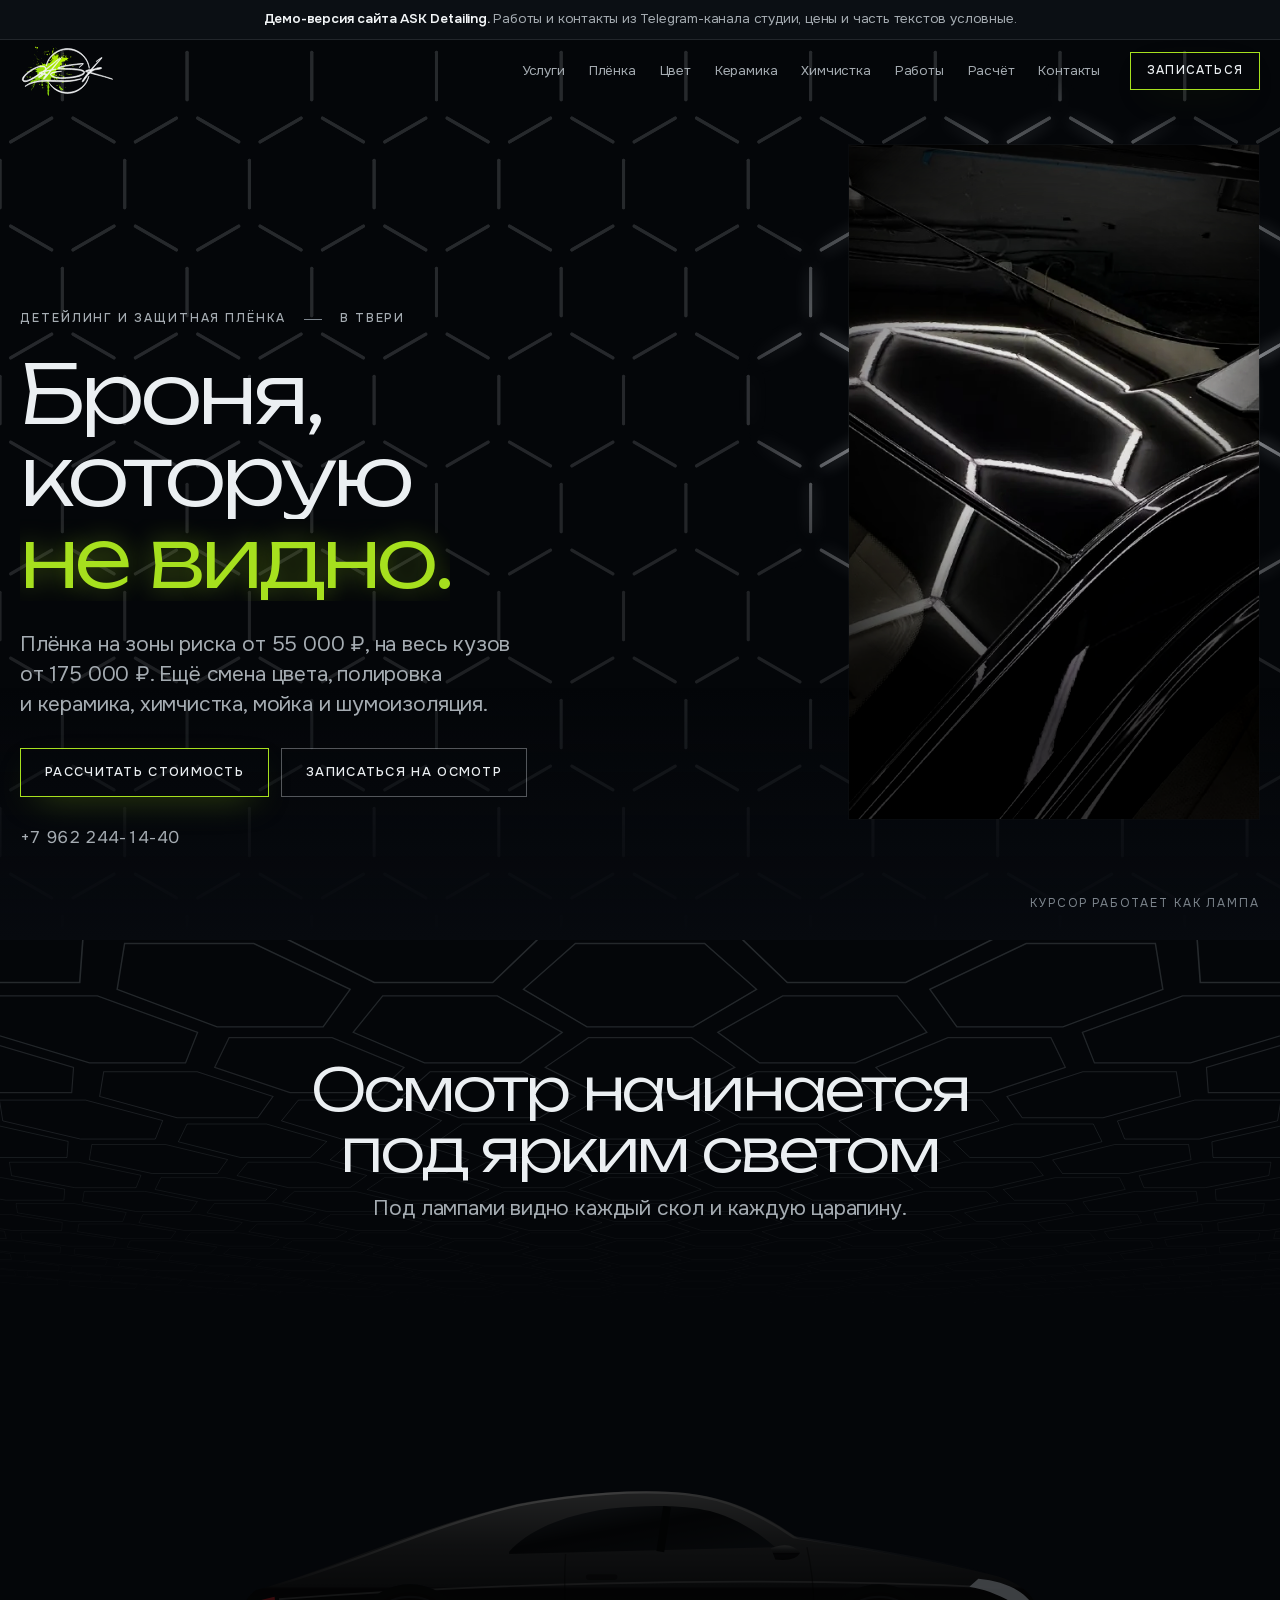
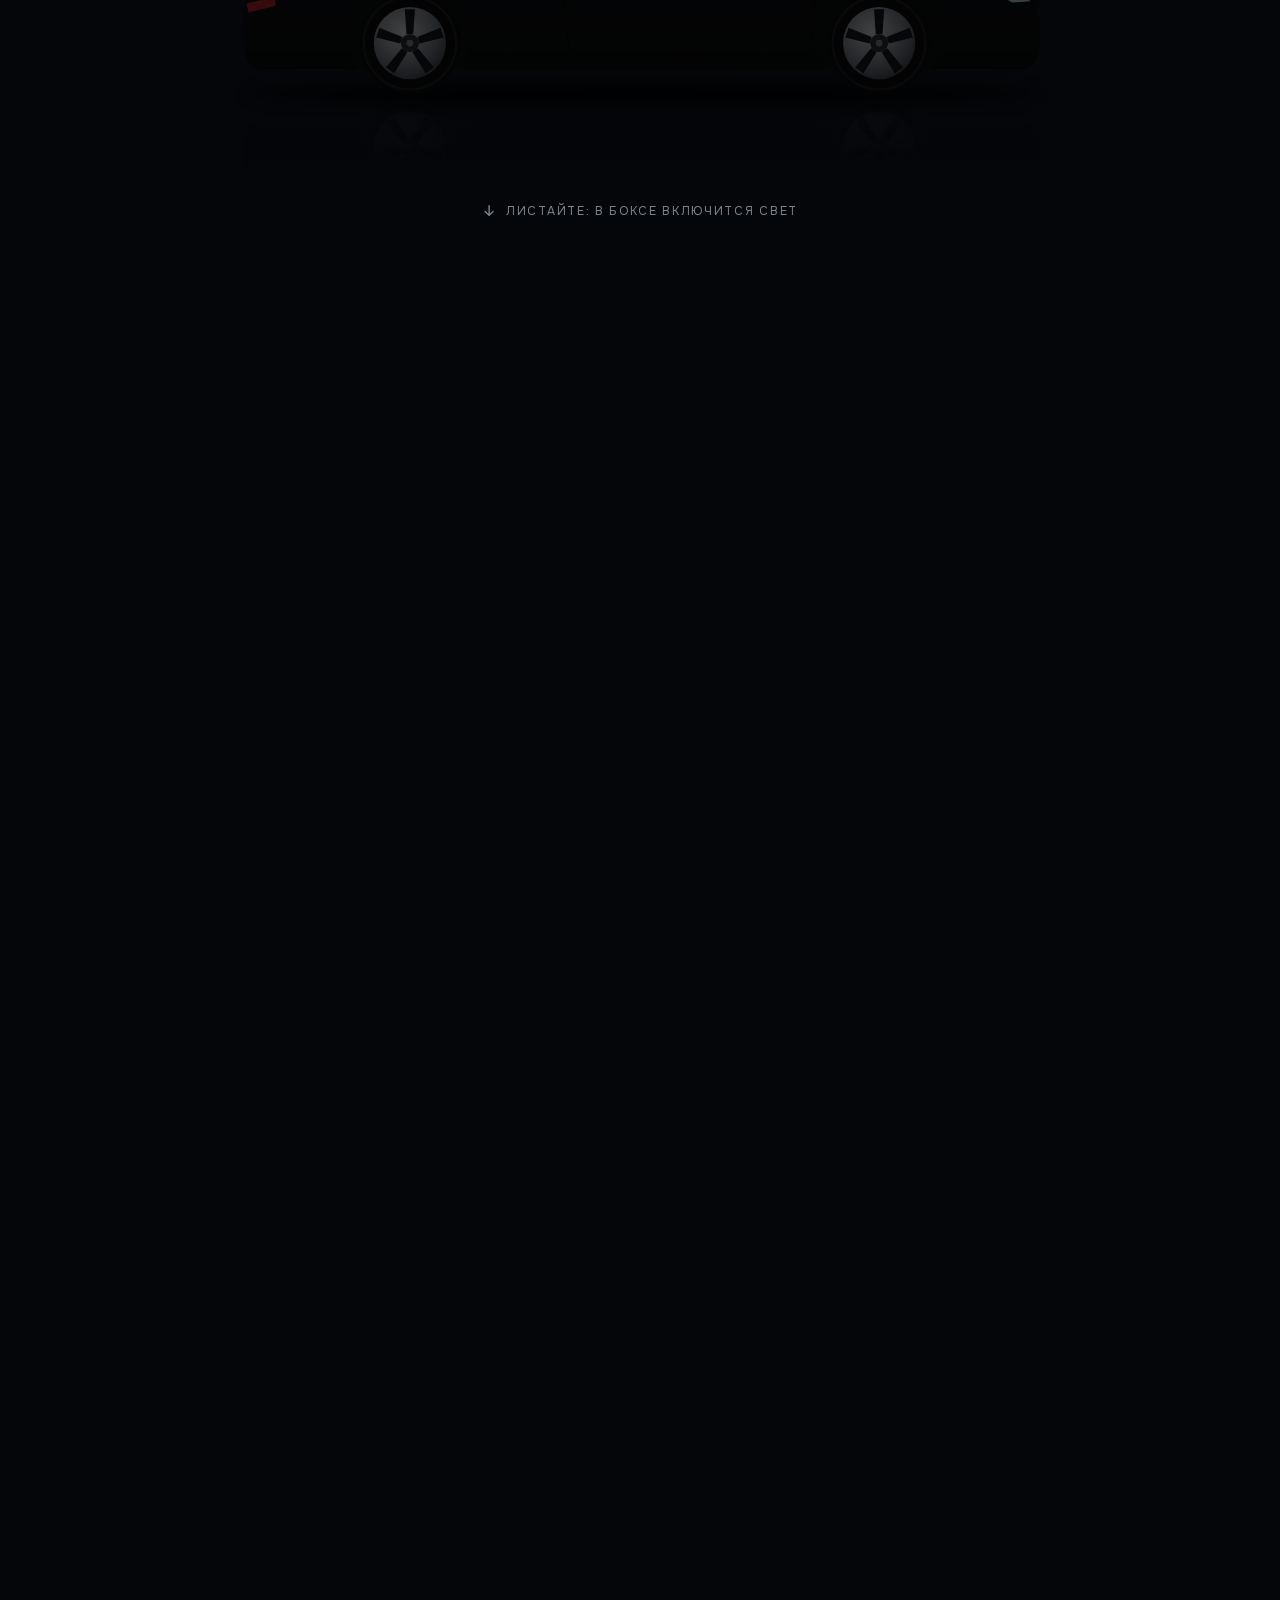
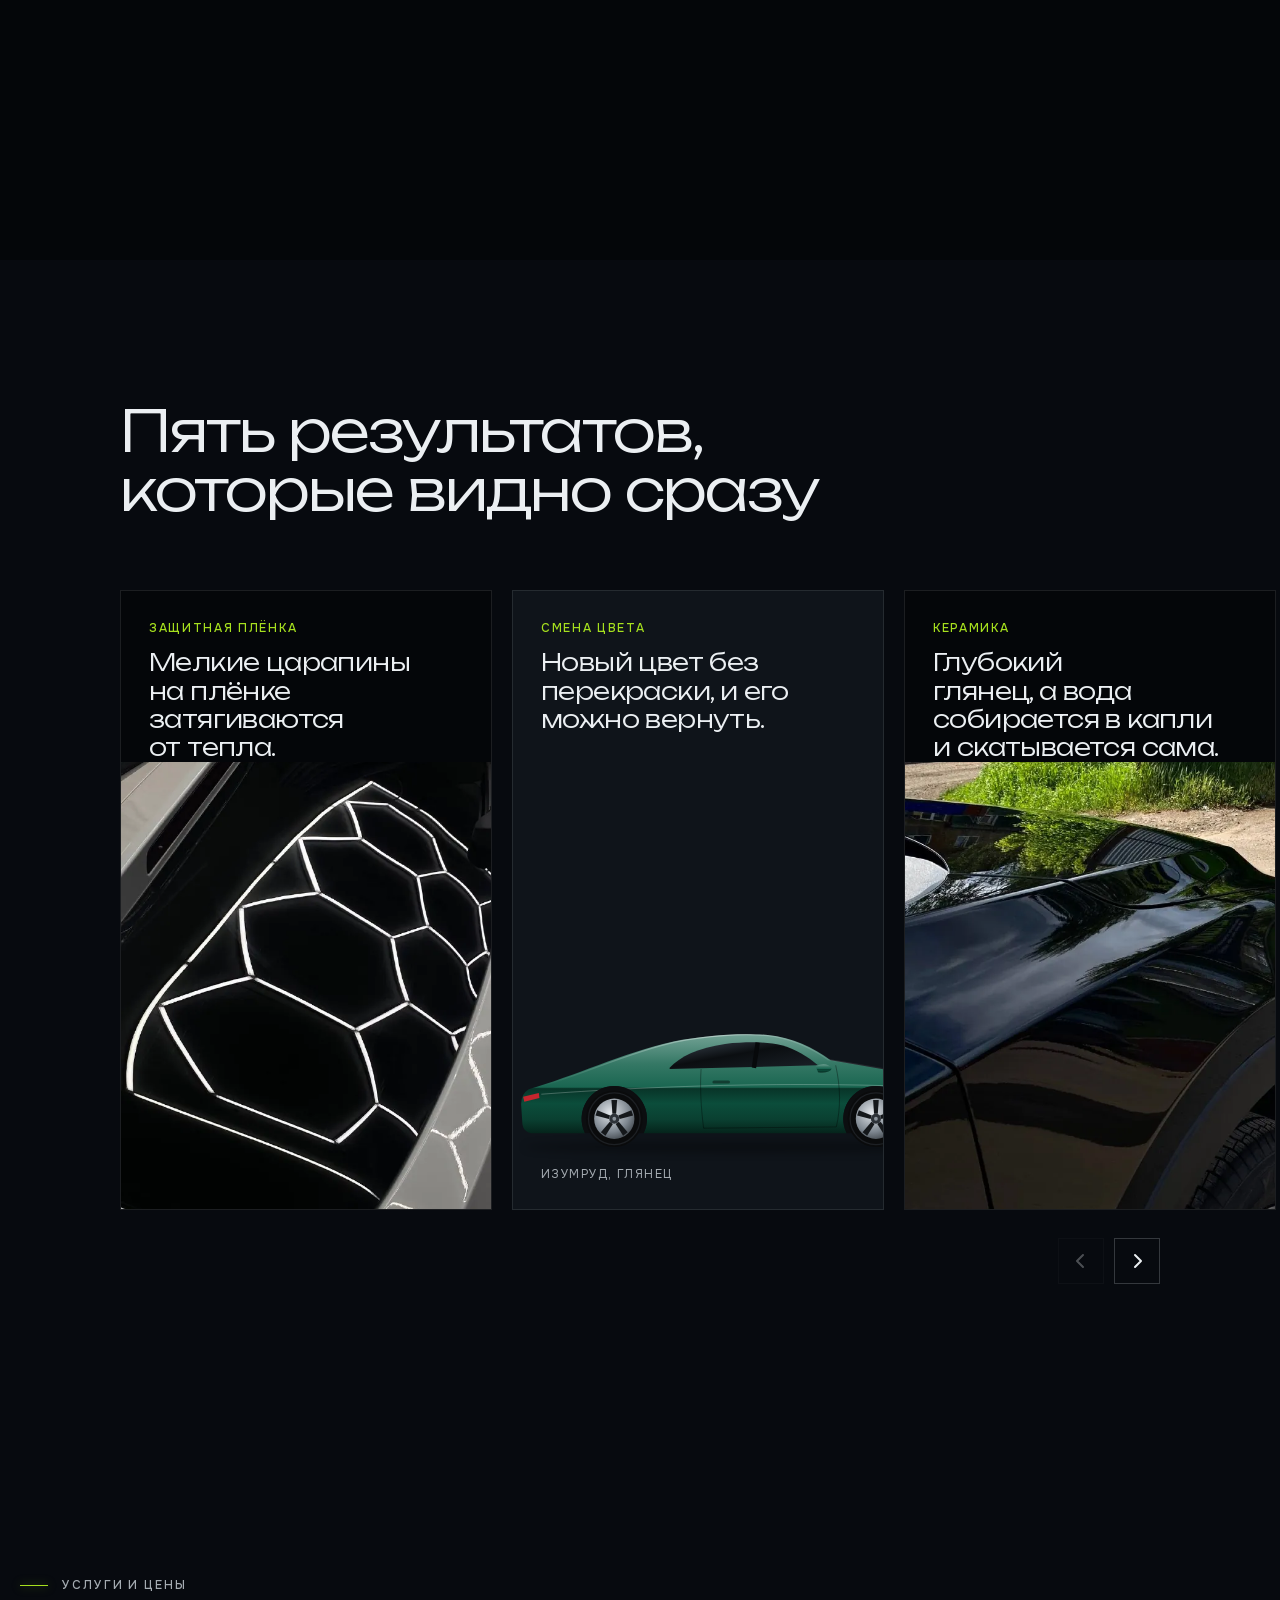
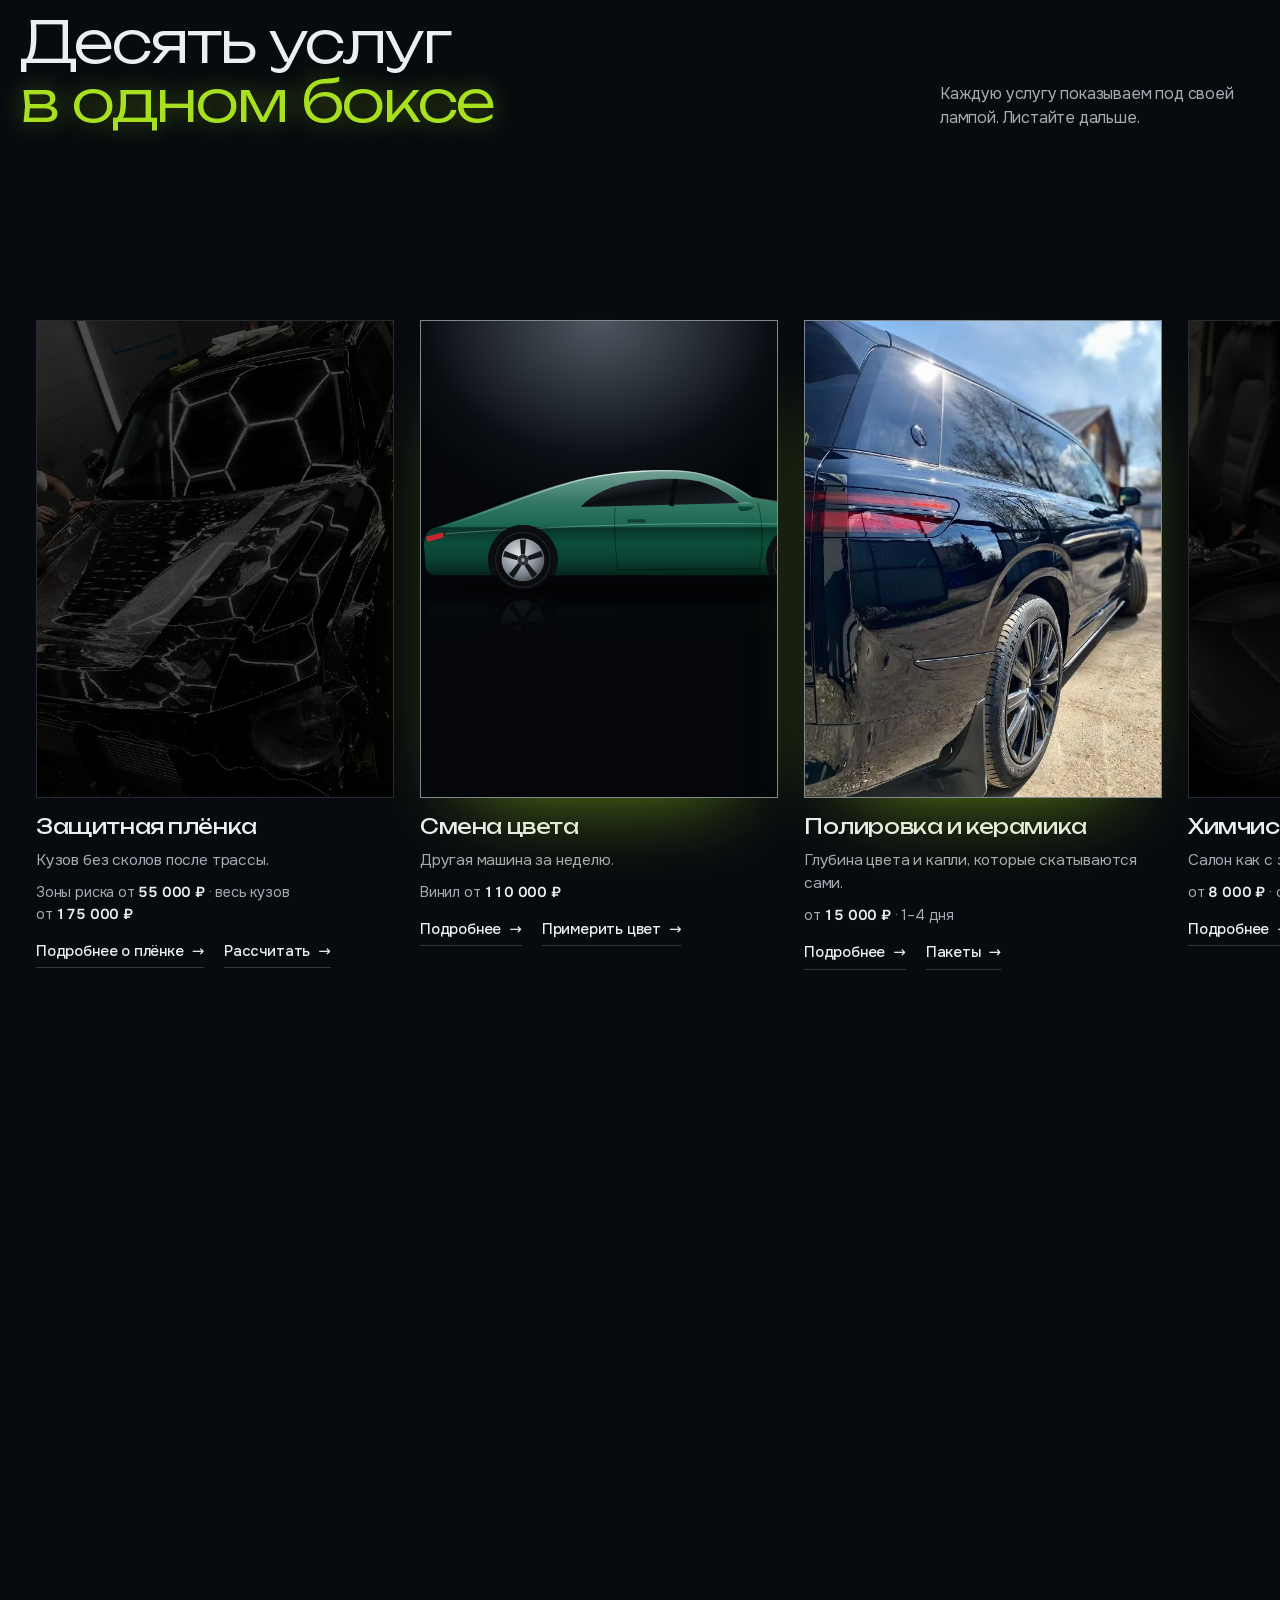
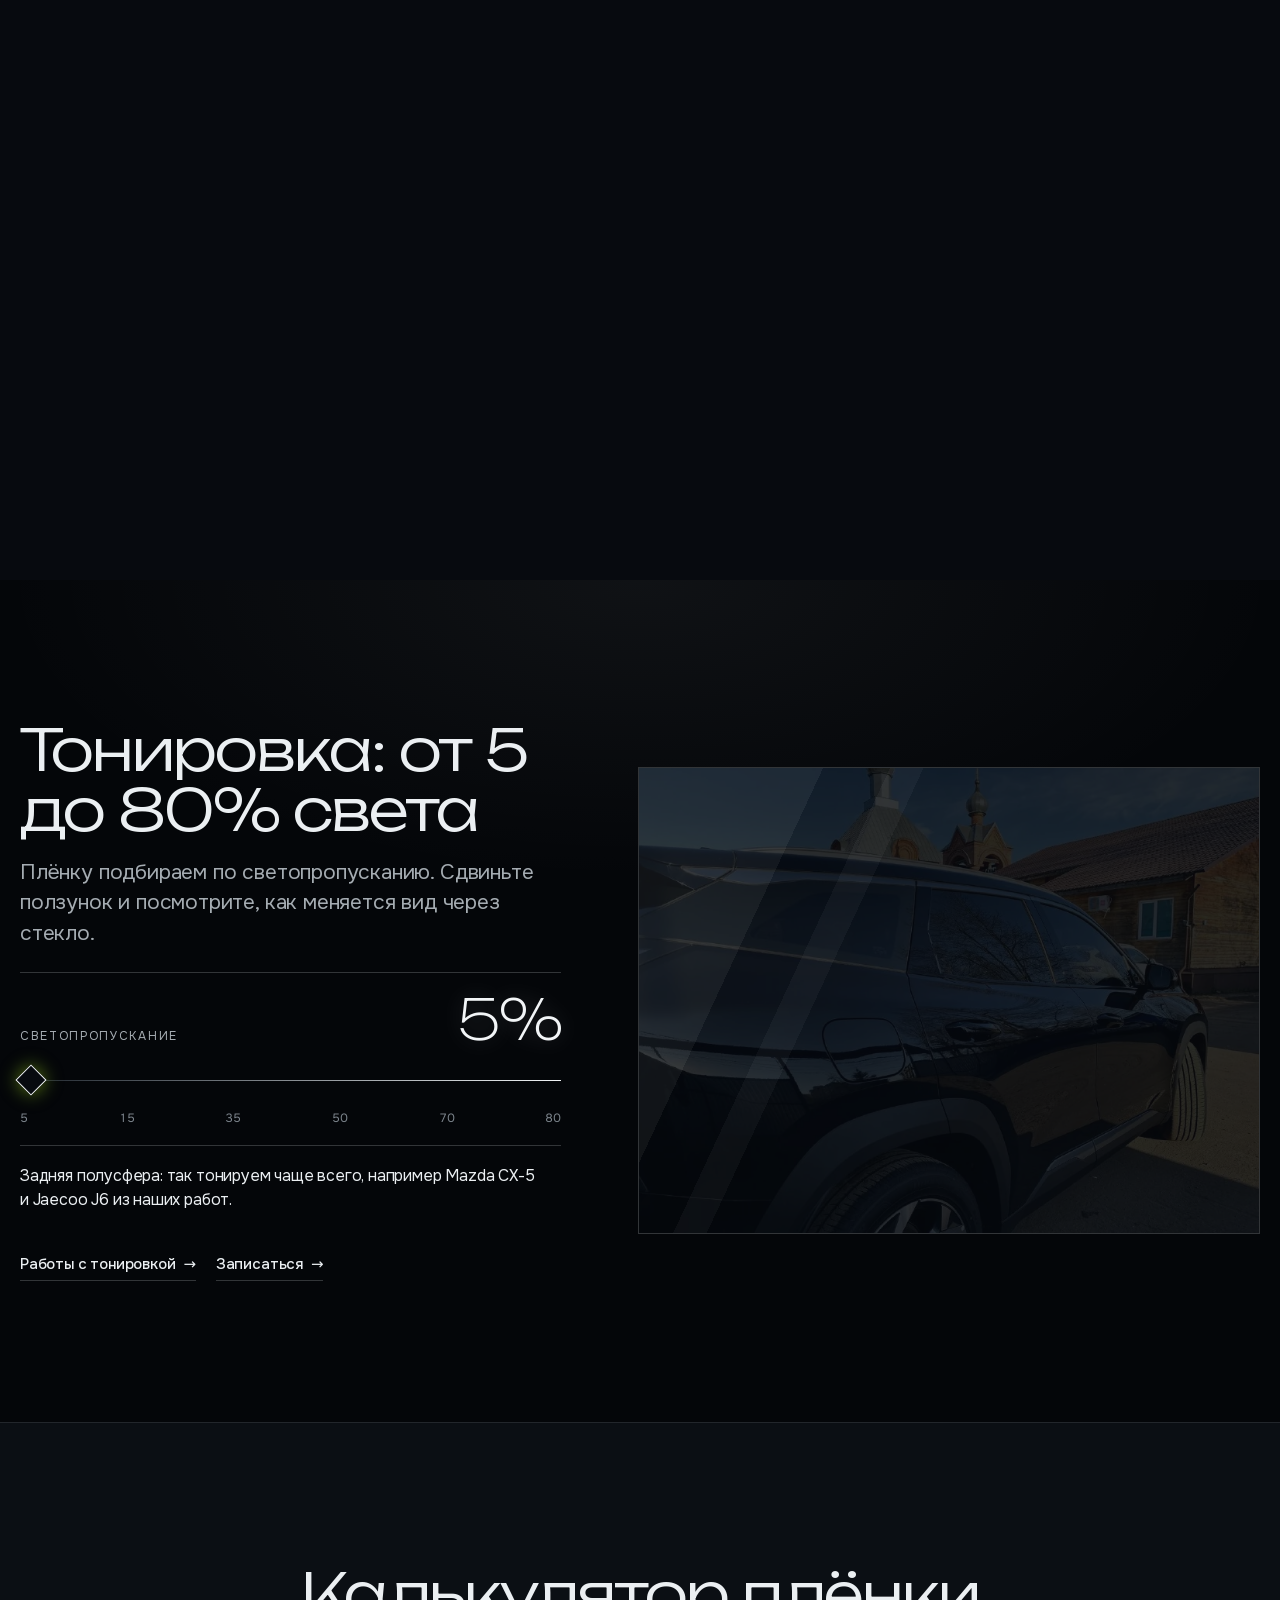
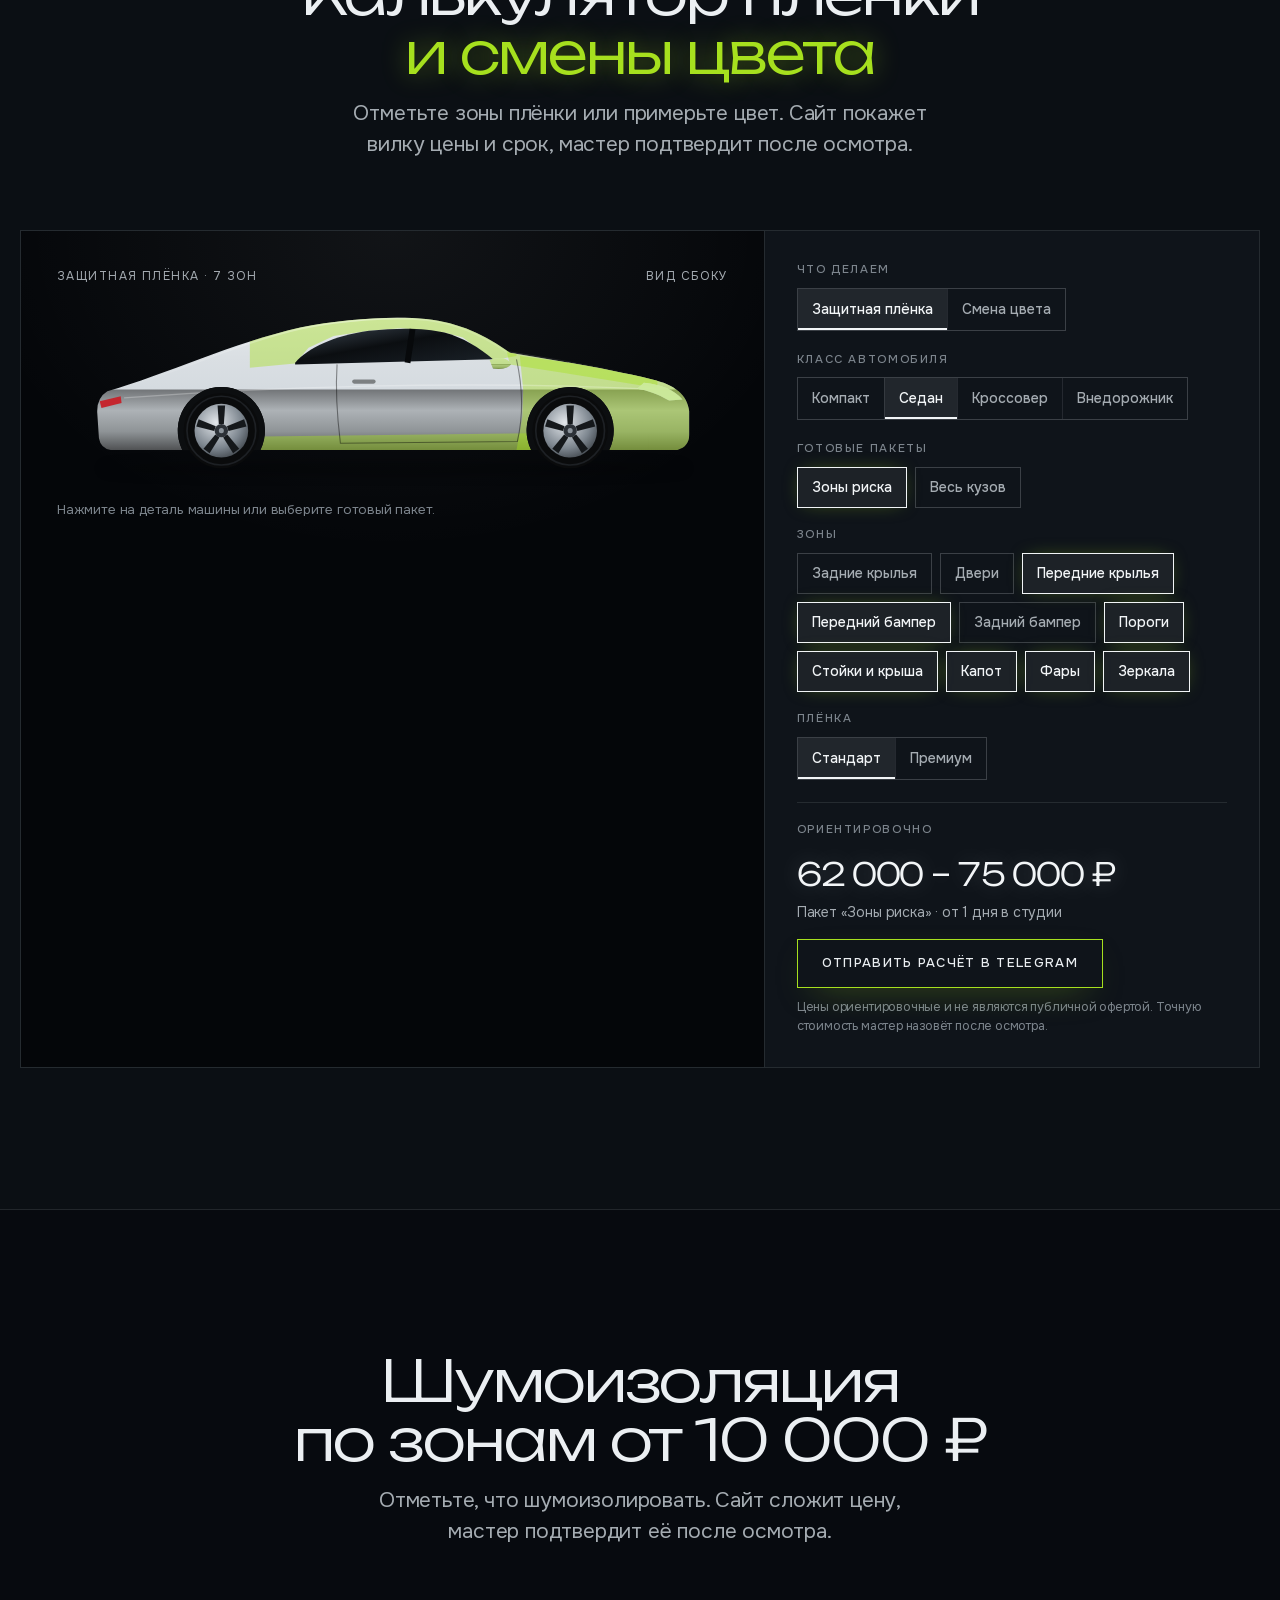
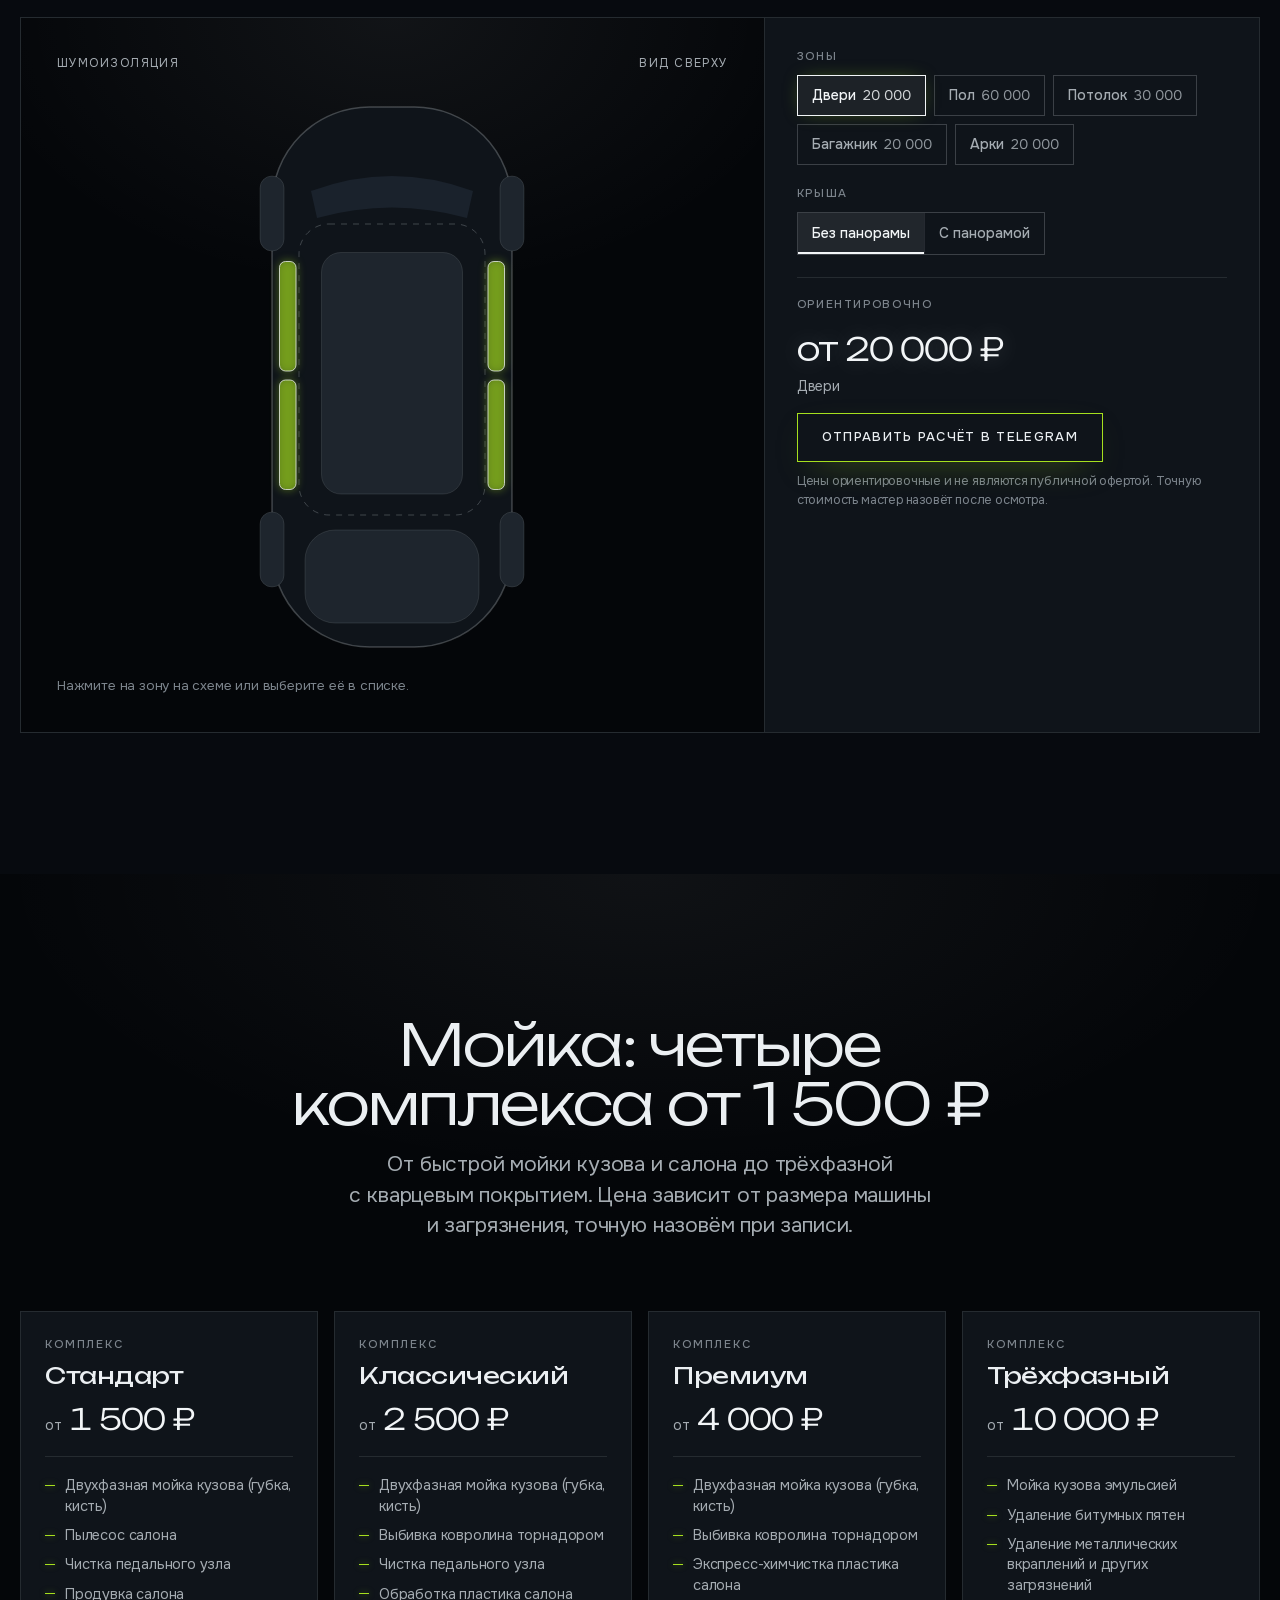
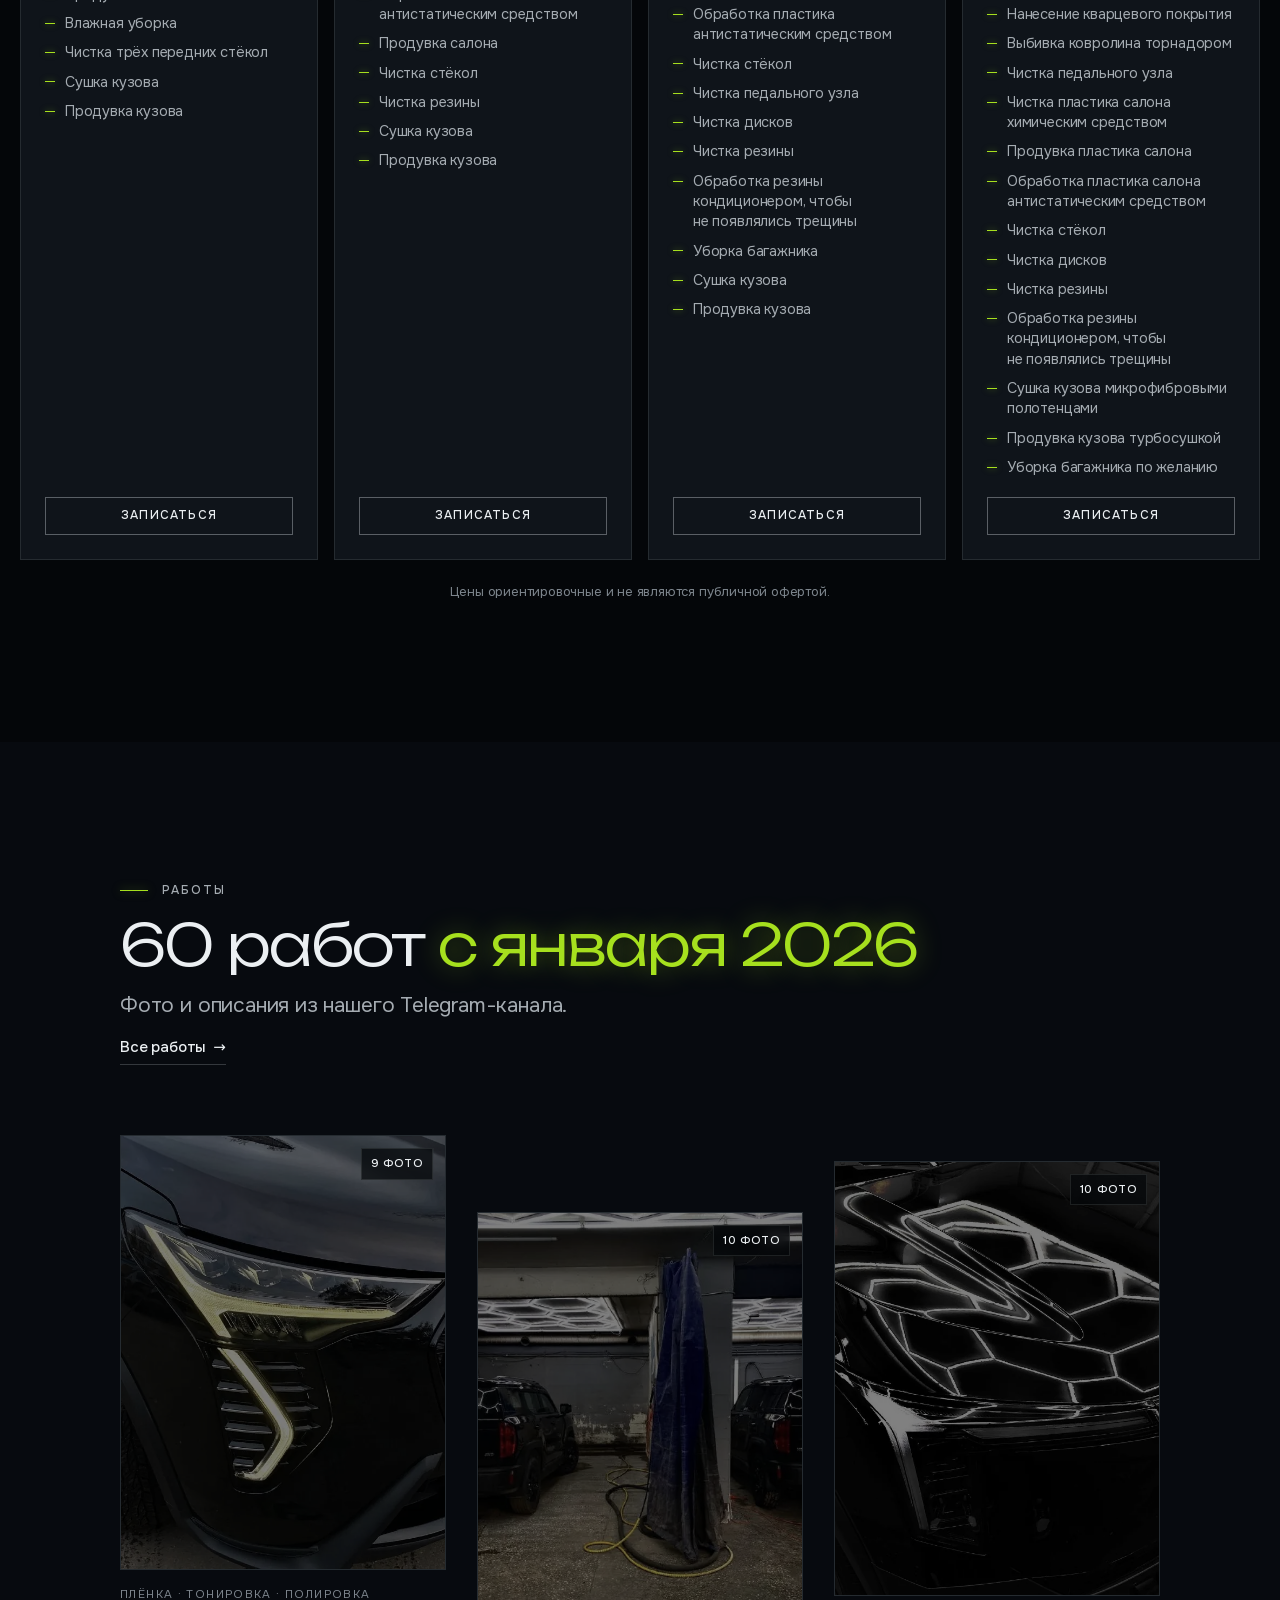
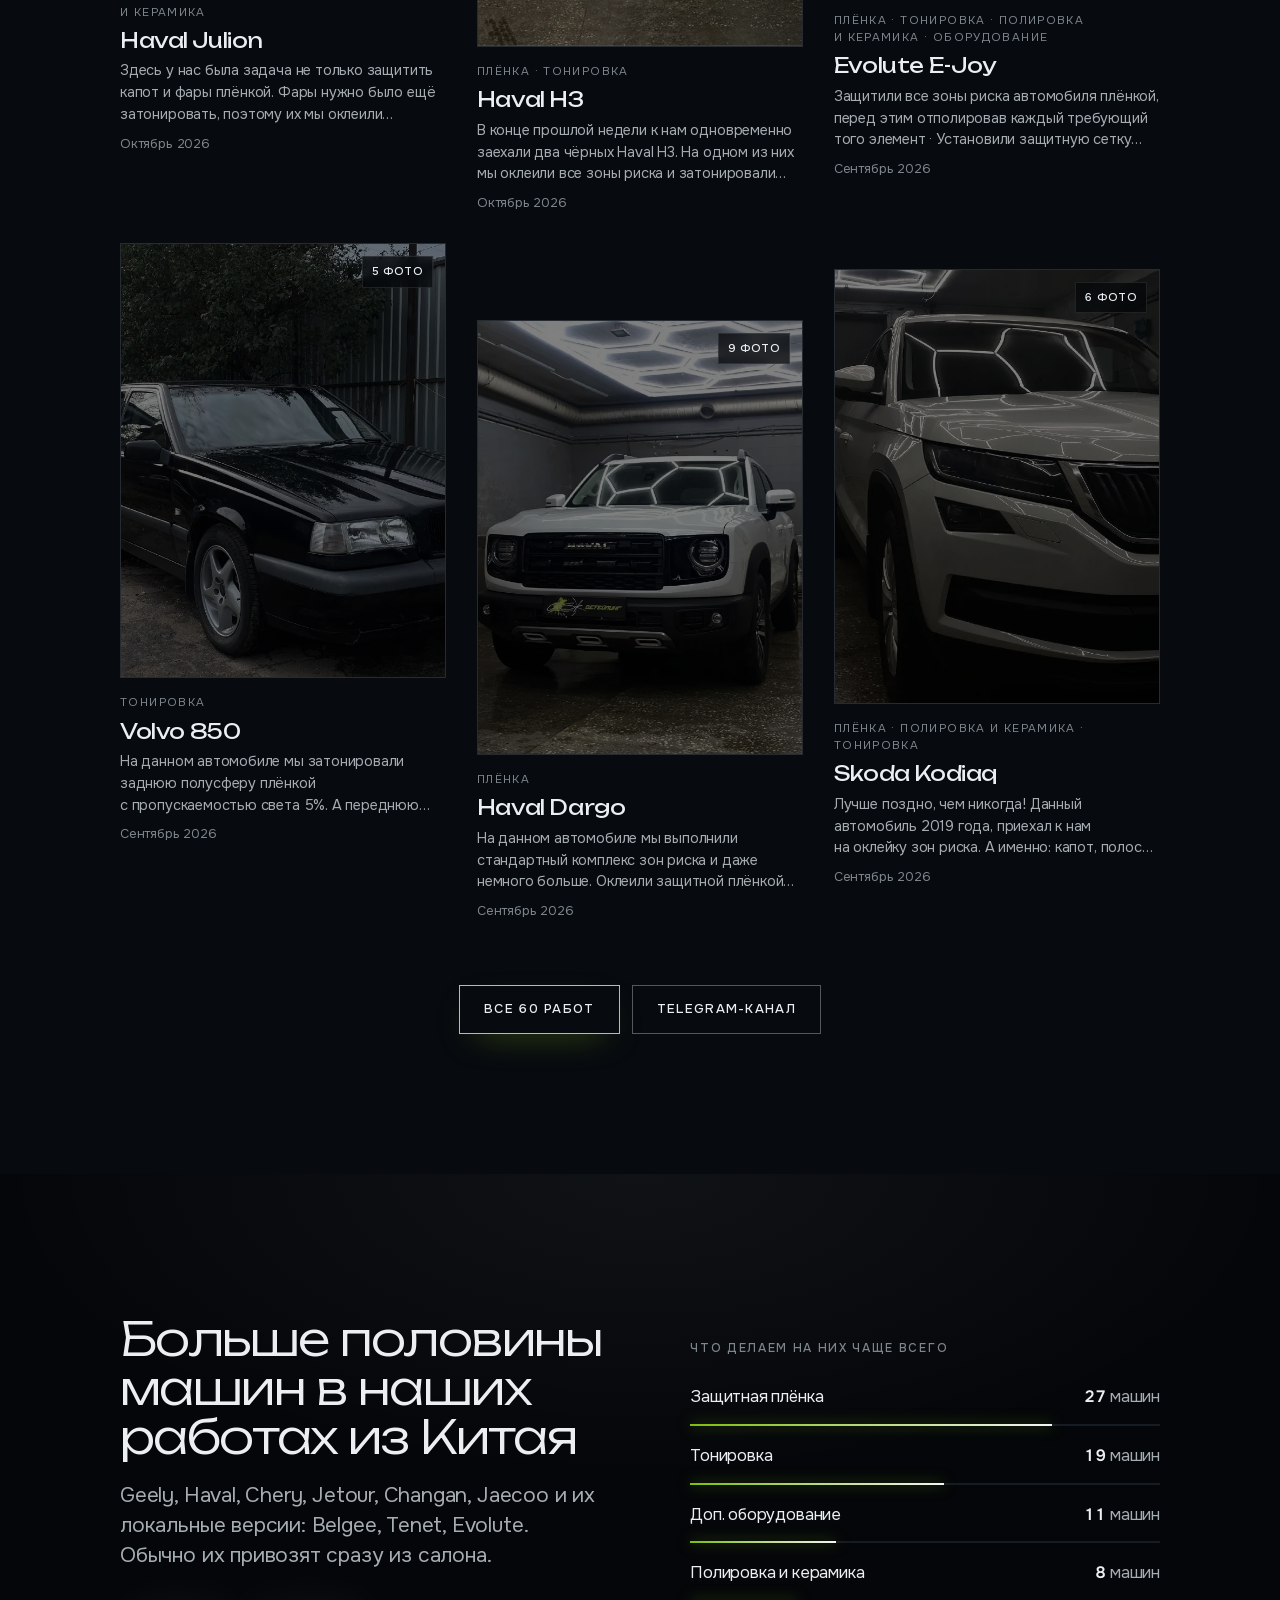
==== commit da24ddd0: "Без 3D-машины, анимации как раньше: свет в боксе при прокрутке, появление блоков, счётчики Co-Author" ====
--- a/index.html
+++ b/index.html
@@ -21,7 +21,7 @@
 <meta property="og:description" content="ASK Detailing, детейлинг в Твери: защитная плёнка, полировка и керамика, химчистка, мойка, шумоизоляция и тонировка. Работы с фото и расчёт стоимости онлайн.">
 <link rel="preload" href="css/fonts/onest-cyrillic.woff2" as="font" type="font/woff2" crossorigin>
 <link rel="preload" href="css/fonts/unbounded-cyrillic.woff2" as="font" type="font/woff2" crossorigin>
-<link rel="stylesheet" href="css/site.css?v=9b6bceb7">
+<link rel="stylesheet" href="css/site.css?v=4d1d12e8">
 <script>document.documentElement.classList.add('js');try{if(sessionStorage.getItem('ask-ld')||location.hash)document.documentElement.classList.add('ld-seen')}catch(e){document.documentElement.classList.add('ld-seen')}</script>
 <script type="application/ld+json">{"@context":"https://schema.org","@type":"AutomotiveBusiness","name":"ASK Detailing","description":"Детейлинг в Твери: защитная плёнка, тонировка, полировка и керамика, химчистка, мойка, шумоизоляция, антихром и доп. оборудование.","telephone":["+7 962 244-14-40","+7 920 178-07-08"],"address":{"@type":"PostalAddress","streetAddress":"ул. 4-я Красной Слободы, 26а","addressLocality":"Тверь","addressCountry":"RU"},"sameAs":["https://t.me/askdetailing","https://t.me/Kirill_ASK_Detailing","https://vk.ru/club202901436"]}</script>
 
@@ -91,19 +91,26 @@
 </section>
 
 <section class="hs" aria-labelledby="hs-title">
-  <div class="hs-sticky">
-    <canvas class="hs-lights" aria-hidden="true"></canvas>
-    <div class="hs-layer">
-      <h2 class="hs-title" id="hs-title">Осмотр начинается под ярким светом</h2>
-      <p class="hs-sub">Под лампами видно каждый скол и каждую царапину. Камни с трассы М11 остаются на плёнке, а лак под ней остаётся заводским.</p>
-      <div class="hs-stats">
-        <div><b>190</b><span>мкм, толщина плёнки, которую мы клеим</span></div>
-        <div><b>до 12</b><span>лет гарантии у производителей плёнок</span></div>
-        <div><b>60 °C</b><span>достаточно, чтобы мелкие царапины затянулись</span></div>
-      </div>
-      <div class="hs-cta"><a class="btn primary" href="#calc">Посчитать свою машину</a></div>
-    </div>
-    <div class="hs-car"></div>
+  <div class="hs-track">
+    <div class="hs-sticky">
+      <canvas class="hs-lights" aria-hidden="true"></canvas>
+      <div class="hs-layer a">
+        <h2 class="hs-title" id="hs-title">Осмотр начинается под ярким светом</h2>
+        <p class="hs-sub">Под лампами видно каждый скол и каждую царапину.</p>
+      </div>
+      <div class="hs-layer b">
+        <p class="hs-title">Камни с трассы М11 остаются на плёнке</p>
+        <p class="hs-sub">А лак под ней остаётся заводским.</p>
+        <div class="hs-stats">
+          <div><b data-to="190">190</b><span>мкм, толщина плёнки, которую мы клеим</span></div>
+          <div><b data-pre="до " data-to="12">до 12</b><span>лет гарантии у производителей плёнок</span></div>
+          <div><b data-to="60" data-suf=" °C">60 °C</b><span>достаточно, чтобы мелкие царапины затянулись</span></div>
+        </div>
+        <div class="hs-cta"><a class="btn primary" href="#calc">Посчитать свою машину</a></div>
+      </div>
+      <div class="hs-car"></div>
+      <p class="hs-hint"><svg viewBox="0 0 16 16" aria-hidden="true"><path d="M8 2v11M3.5 8.5L8 13l4.5-4.5" fill="none" stroke="currentColor" stroke-width="1.6" stroke-linecap="round" stroke-linejoin="round"/></svg>Листайте: в боксе включится свет</p>
+    </div>
   </div>
 </section>
 
@@ -117,7 +124,7 @@
       </li>
       <li class="hl">
         <div class="hl-copy"><p class="hl-k">Смена цвета</p><h3>Новый цвет без перекраски, и его можно вернуть.</h3></div>
-        <a class="hl-vis" href="#calc" aria-label="Примерить цвет в калькуляторе"><div class="hl-car" data-vis="color"></div><span class="hl-chip">Примерить цвет в 3D</span></a>
+        <a class="hl-vis" href="#calc" aria-label="Примерить цвет в калькуляторе"><div class="hl-car" data-vis="color"></div><span class="hl-chip" data-chip="color">Изумруд, глянец</span></a>
       </li>
       <li class="hl dark">
         <div class="hl-copy"><p class="hl-k">Керамика</p><h3>Глубокий глянец, а вода собирается в капли и скатывается сама.</h3></div>
@@ -236,9 +243,8 @@
     <div class="band-head center"><h2 id="calc-title">Калькулятор плёнки <span class="lit">и смены цвета</span></h2><p class="lead">Отметьте зоны плёнки или примерьте цвет. Сайт покажет вилку цены и срок, мастер подтвердит после осмотра.</p></div>
     <div class="calc ppfmode">
       <div class="calc-view"><div class="calc-stick">
-        <div class="calc-cap"><span id="calcMode">Защитная плёнка</span><div class="seg view-seg" role="group" aria-label="Вид машины"><button type="button" data-view="2d" aria-pressed="true">2D</button><button type="button" data-view="3d" aria-pressed="false">3D</button></div></div>
+        <div class="calc-cap"><span id="calcMode">Защитная плёнка</span><span>Вид сбоку</span></div>
         <div class="calc-car"></div>
-        <div class="calc-3d" hidden><button class="btn small c3d-play" type="button" hidden>Показать нанесение</button></div>
         <p class="calc-note">Нажмите на деталь машины или выберите готовый пакет.</p>
       </div></div>
       <div class="calc-panel">
@@ -361,7 +367,7 @@
 
 <section class="band night cn-band" id="china" aria-labelledby="cn-title">
   <div class="wrap">
-    <div class="cn">
+    <div class="cn" data-rv>
       <div class="cn-copy">
         <h2 id="cn-title">Больше половины машин в наших работах из Китая</h2>
         <p class="lead">Geely, Haval, Chery, Jetour, Changan, Jaecoo и их локальные версии: Belgee, Tenet, Evolute. Обычно их привозят сразу из салона.</p>
@@ -506,9 +512,9 @@
 <script id="prices-data" type="application/json">{"_note":"Цены в рублях. По прайсу студии от 8 ноября 2026: защитная плёнка, смена цвета, полировка и керамика, шумоизоляция; мойка — по прайсу от 9 ноября 2026. Пока условные: химчистка, тонировка, доп. оборудование, антихром и стайлинг. После правок пересоберите сайт.","services":{"ppfRisk":55000,"ppfFull":175000,"wrap":110000,"colorPpf":240000,"polish":15000,"noise":10000,"dry":8000,"tint":5000,"equip":3000,"style":5000},"film":{"thickness":190},"ppfPacks":[{"id":"risk","name":"Зоны риска","parts":"Капот, передние крылья, бампер, фары, стойки у лобового стекла, полоса на крышу, зеркала, внутренние пороги, погрузочная зона, зоны под ручками","zones":["hood","fenderF","bumperF","head","roof","mirror","skirt"],"days":"от 1 дня","from":55000},{"id":"full","name":"Весь кузов","parts":"Все окрашенные детали","zones":["fenderR","door","fenderF","bumperF","bumperR","skirt","roof","hood","head","mirror"],"days":"4–6 дней","from":175000}],"calc":{"_note":"zones — цена плёнки по деталям «от–до» для стандартной (std) и премиальной (pre) плёнки, от компакта до внедорожника. Передние крылья и зеркала, а у премиума ещё и фары студия оставила как было: цена для седана ×0,85…×1,25, премиум ×1,3. classes — какую часть вилки берёт класс машины: 0 — нижняя граница, 1 — верхняя. Если выбран ровно пакет из ppfPacks, цена пакета «от» пересчитывается по тем же деталям. wrap — смена цвета винилом «от», wrapClasses — множители класса для винила, spread — ширина вилки для винила.","zones":{"hood":{"std":[14000,18000],"pre":[19000,25000]},"fenderF":{"std":[14000,21000],"pre":[19000,28000]},"head":{"std":[4000,8000],"pre":[8000,11000]},"bumperF":{"std":[13000,25000],"pre":[16000,31000]},"skirt":{"std":[5000,15000],"pre":[10000,18000]},"door":{"std":[40000,48000],"pre":[48000,68000]},"fenderR":{"std":[20000,40000],"pre":[24000,32000]},"bumperR":{"std":[19000,25000],"pre":[25000,31000]},"roof":{"std":[26000,35000],"pre":[29000,45000]},"mirror":{"std":[4000,6000],"pre":[5500,8000]}},"classes":{"c":[0,0.4],"s":[0.2,0.6],"k":[0.4,0.8],"x":[0.6,1]},"wrap":{"whiteGloss":110000,"whiteMatte":140000,"color":180000,"chrome":350000},"wrapClasses":{"c":1,"s":1.18,"k":1.29,"x":1.47},"spread":0.15},"noise":{"_note":"Шумоизоляция по зонам. У потолка две цены: без панорамной крыши (price) и с ней (pano).","zones":[{"id":"doors","name":"Двери","price":20000},{"id":"floor","name":"Пол","price":60000},{"id":"roof","name":"Потолок","price":30000,"pano":10000},{"id":"trunk","name":"Багажник","price":20000},{"id":"arches","name":"Арки","price":20000}]},"wash":{"_note":"Комплексы мойки. Цены «от»: итог зависит от размера машины и загрязнения. Порядок пунктов — как в прайсе студии.","packs":[{"id":"standard","name":"Стандарт","from":1500,"items":["Двухфазная мойка кузова (губка, кисть)","Пылесос салона","Чистка педального узла","Продувка салона","Влажная уборка","Чистка трёх передних стёкол","Сушка кузова","Продувка кузова"]},{"id":"classic","name":"Классический","from":2500,"items":["Двухфазная мойка кузова (губка, кисть)","Выбивка ковролина торнадором","Чистка педального узла","Обработка пластика салона антистатическим средством","Продувка салона","Чистка стёкол","Чистка резины","Сушка кузова","Продувка кузова"]},{"id":"premium","name":"Премиум","from":4000,"items":["Двухфазная мойка кузова (губка, кисть)","Выбивка ковролина торнадором","Экспресс-химчистка пластика салона","Обработка пластика антистатическим средством","Чистка стёкол","Чистка педального узла","Чистка дисков","Чистка резины","Обработка резины кондиционером, чтобы не появлялись трещины","Уборка багажника","Сушка кузова","Продувка кузова"]},{"id":"three","name":"Трёхфазный","from":10000,"items":["Мойка кузова эмульсией","Удаление битумных пятен","Удаление металлических вкраплений и других загрязнений","Нанесение кварцевого покрытия","Выбивка ковролина торнадором","Чистка педального узла","Чистка пластика салона химическим средством","Продувка пластика салона","Обработка пластика салона антистатическим средством","Чистка стёкол","Чистка дисков","Чистка резины","Обработка резины кондиционером, чтобы не появлялись трещины","Сушка кузова микрофибровыми полотенцами","Продувка кузова турбосушкой","Уборка багажника по желанию"]}]},"compare":{"pol":{"cols":[["Керамика в 1 слой",15000],["Керамика и лёгкая полировка",25000],["Керамика и глубокая полировка",35000],["Керамика и восстанавливающая полировка",45000]],"rows":[["Полировка","—","Лёгкая","Глубокая","Восстанавливающая"],["Что даёт","Блеск и защита лака без полировки","Освежает лак, уходит лёгкая паутинка","Убирает паутинку, голограммы и мелкие царапины","Возвращает уставший лак: более глубокие риски и следы плохой полировки"],["Керамика","1 слой","+","+","+"],["Гидрофобный эффект","+","+","+","+"],["Срок","1–2 дня","1–2 дня","2–3 дня","3–4 дня"]]},"dry":{"cols":[["Экспресс",8000],["Комплексная",18000],["С разбором",25000]],"rows":[["Сиденья и ковры","+","+","+"],["Потолок и багажник","—","+","+"],["Снятие сидений","—","—","+"],["Кожа","Чистка","Чистка и пропитка","Чистка и пропитка"],["Срок","3–4 часа","1 день","2 дня"]]}}}</script>
 <script src="js/vendor/lenis.min.js?v=44dcd10f"></script>
 <script src="js/car.js?v=fc2ad631"></script>
-<script src="js/scenes.js?v=be76c814"></script>
-<script src="js/light.js?v=36142d05"></script>
-<script src="js/tools.js?v=123e818a"></script>
+<script src="js/scenes.js?v=16b79ddb"></script>
+<script src="js/light.js?v=158a0e42"></script>
+<script src="js/tools.js?v=e75912e4"></script>
 
 
 </body>
--- a/css/site.css
+++ b/css/site.css
@@ -66,7 +66,7 @@
 .lit{color:var(--acc);text-shadow:0 0 26px rgba(166,224,30,.42)}
 .js .lit{transition:color .2s,text-shadow .2s}
 .js .lamp-wait .lit{color:var(--ink-3);text-shadow:none}
-.js .lh-copy.lamp-on .lit{animation:flick .9s steps(1,end) both}
+.js .lamp-on .lit{animation:flick .9s steps(1,end) both}
 @keyframes flick{0%{color:var(--ink-3);text-shadow:none}18%{color:var(--acc);text-shadow:0 0 28px rgba(166,224,30,.36)}30%{color:var(--ink-3);text-shadow:none}48%,100%{color:var(--acc);text-shadow:0 0 26px rgba(166,224,30,.42)}}
 
 /* bands */
@@ -230,25 +230,36 @@
   .lh-hint{display:none}
 }
 
-/* сцена «свет в боксе»: свет уже включён, текст, цифры и машина стоят друг под другом (без прокрутки-анимации) */
+/* сцена по прокрутке: в боксе включается свет, машина выходит из темноты */
 .hs{background:var(--bg-deep);color:var(--ink);position:relative}
-.hs-sticky{position:relative;overflow:hidden;display:grid;justify-items:center;gap:clamp(26px,4vw,44px);padding-top:clamp(72px,9vw,120px)}
+.hs-track{position:relative}
+.hs-track.on{height:280vh}
+.hs-sticky{--p:1;--a:1;--b:0;--e:1;position:relative;height:min(880px,100svh);min-height:600px;overflow:hidden}
+.hs-track.on .hs-sticky{position:sticky;top:0;height:100svh;--a:1;--b:0}
 .hs-lights{position:absolute;inset:0;width:100%;height:100%;display:block}
-.hs-layer{position:relative;z-index:3;isolation:isolate;text-align:center;display:grid;justify-items:center;gap:14px;padding-left:max(16px,env(safe-area-inset-left,0px));padding-right:max(16px,env(safe-area-inset-right,0px))}
-.hs-layer::before{content:"";position:absolute;z-index:-1;left:50%;top:-8%;width:min(1100px,120%);height:78%;transform:translateX(-50%);background:radial-gradient(closest-side,rgba(4,6,9,.9),rgba(4,6,9,.6) 62%,rgba(4,6,9,0));pointer-events:none}
+.hs-layer{position:absolute;left:0;right:0;top:calc(var(--nav-h) + clamp(16px,6vh,72px));z-index:3;text-align:center;display:grid;justify-items:center;gap:14px;padding-inline:max(16px,env(safe-area-inset-left,0px))}
+.hs-layer.a{opacity:var(--a);transform:translateY(calc((1 - var(--a)) * -30px))}
+.hs-layer.b{opacity:var(--b);transform:translateY(calc((1 - var(--b)) * 30px));pointer-events:none}
+.hs-layer.b.live{pointer-events:auto}
+.hs-layer.off{pointer-events:none}
+.hs-layer .over{justify-content:center}
 .hs-title{font:300 clamp(30px,4.6vw,62px)/1.04 var(--f-display);letter-spacing:-.04em;color:var(--ink);max-width:18ch;margin:0;text-wrap:balance}
-.hs-sub{font-size:clamp(17px,1.8vw,21px);line-height:1.45;color:var(--ink-2);max-width:46ch;margin:0}
+.hs-sub{font-size:clamp(17px,1.8vw,21px);line-height:1.4;color:var(--ink-2);max-width:40ch}
 .hs-cta{display:flex;gap:12px;justify-content:center;flex-wrap:wrap;margin-top:10px}
-.hs-stats{display:grid;grid-template-columns:repeat(3,minmax(0,1fr));gap:12px 32px;margin-top:16px;width:min(780px,100%)}
+.hs-stats{display:grid;grid-template-columns:repeat(3,minmax(0,1fr));gap:12px 32px;margin-top:22px;width:min(780px,100%)}
 .hs-stats div{display:grid;gap:8px;border-top:1px solid var(--line-2);padding-top:14px;text-align:left}
 .hs-stats b{font:200 clamp(28px,3.6vw,48px)/1 var(--f-display);letter-spacing:-.04em;font-variant-numeric:tabular-nums;color:var(--led);text-shadow:0 0 24px rgba(242,245,247,.22)}
 .hs-stats span{font-size:13.5px;color:var(--ink-2);line-height:1.4}
-.hs-car{position:relative;z-index:2;width:min(82%,960px);margin-top:-1%}
+.hs-car{position:absolute;left:50%;bottom:2%;width:min(82%,960px);z-index:2;transform:translateX(-50%) scale(calc(.94 + var(--e) * .06));filter:brightness(calc(.28 + var(--e) * .72));transform-origin:50% 80%}
 .hs-car svg{display:block;width:100%;height:auto}
+.hs-hint{position:absolute;left:50%;bottom:20px;transform:translateX(-50%);z-index:3;font-size:12px;letter-spacing:.14em;text-transform:uppercase;color:var(--ink-3);opacity:var(--a);display:flex;gap:10px;align-items:center;white-space:nowrap;margin:0}
+.hs-hint svg{width:14px;height:14px}
 @media (max-width:720px){
-  .hs-car{width:112%;max-width:none;margin-inline:-6%}
+  .hs-sticky{min-height:560px}
+  .hs-car{width:112%;bottom:4%}
   .hs-stats{grid-template-columns:minmax(0,1fr);gap:10px;width:min(330px,100%)}
   .hs-stats div{grid-template-columns:auto 1fr;align-items:baseline;gap:14px;padding-top:10px}
+  .hs-hint{display:none}
 }
 
 /* коротко о главном: лента карточек */
@@ -1153,22 +1164,9 @@
   .more::before{content:"";position:absolute;left:-6px;right:-6px;top:-12px;bottom:-12px}
 }
 
-/* 3D-машина в калькуляторе и примерочной цвета: переключатель 2D/3D, сцена грузится по нажатию */
-.view-seg button{padding:7px 12px;font-size:12px;letter-spacing:.08em}
-.calc-cap{align-items:center}
-.calc-3d{position:relative;width:100%;max-width:100%;aspect-ratio:16/11;background:#05070a;border:1px solid var(--line);overflow:hidden}
-@media (max-width:520px){.calc-3d{aspect-ratio:1/1}}
-.calc-3d .c3d-canvas{position:absolute;inset:0;width:100%;height:100%;display:block;cursor:grab}
-.calc-3d .c3d-canvas:active{cursor:grabbing}
-.calc-3d.loading::after,.calc-3d.failed::after{content:"Загружаем 3D…";position:absolute;inset:0;display:grid;place-items:center;padding:24px;text-align:center;font-size:12px;letter-spacing:.14em;text-transform:uppercase;color:var(--ink-3)}
-.calc-3d.failed::after{content:attr(data-msg);font-size:14px;letter-spacing:0;text-transform:none;color:var(--ink-2)}
-.c3d-play{position:absolute;right:12px;bottom:12px;z-index:2;background:rgba(5,7,10,.72)}
-.studio-stage.is3d .studio-3d{margin-top:12px}
-.studio-top{flex-wrap:wrap;gap:10px}
-
 /* четыре класса машины на узком экране — в две строки, а не обрезанной лентой */
 @media (max-width:520px){
-  .seg[data-g="cls"],.seg[data-g="body"]{display:grid;grid-auto-flow:row;grid-template-columns:repeat(2,minmax(0,1fr));overflow:visible;width:100%}
-  .seg[data-g="cls"] button:nth-child(odd),.seg[data-g="body"] button:nth-child(odd){border-left:0}
-  .seg[data-g="cls"] button:nth-child(n+3),.seg[data-g="body"] button:nth-child(n+3){border-top:1px solid var(--line)}
-}
+  .seg[data-g="cls"]{display:grid;grid-auto-flow:row;grid-template-columns:repeat(2,minmax(0,1fr));overflow:visible;width:100%}
+  .seg[data-g="cls"] button:nth-child(odd){border-left:0}
+  .seg[data-g="cls"] button:nth-child(n+3){border-top:1px solid var(--line)}
+}
